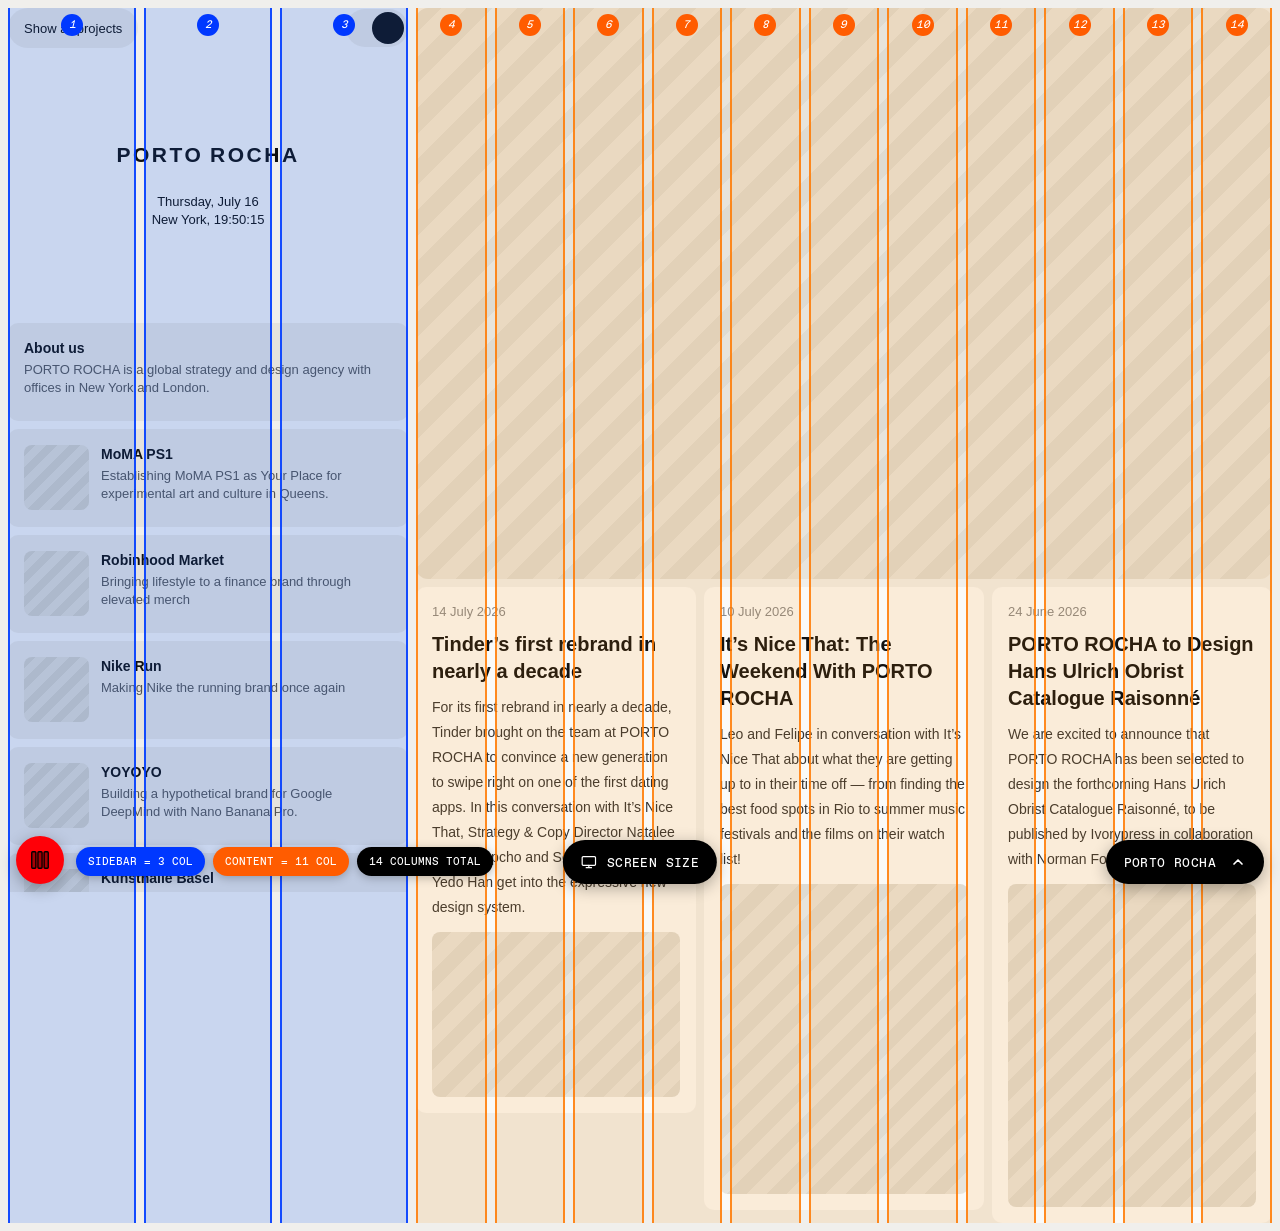
==== index.html @ c6b241e7 "Initial commit: grid-proof — Porto Rocha 14-col vs Enigma comparison Static site: 4 tab views (Porto" ====
<!DOCTYPE html>
<html lang="en">
<head>
<meta charset="UTF-8" />
<meta name="viewport" content="width=device-width, initial-scale=1" />
<title>Grid Proof — Porto Rocha vs Enigma</title>
<!-- Preload the alignment-critical display fonts so text lays out in the real font from first
     paint (a fallback serif wraps differently and shifts sections ~8px until it swaps). -->
<link rel="preload" href="fonts/Enigma-EnigmaLargeRoman.otf" as="font" type="font/otf" crossorigin>
<link rel="preload" href="fonts/Enigma-EnigmaLargeItalic.otf" as="font" type="font/otf" crossorigin>
<link rel="stylesheet" href="styles.css" />
</head>
<body>

<input class="ctl" type="radio" name="tabs" id="tab-porto" checked>
<input class="ctl" type="radio" name="tabs" id="tab-aldo">
<input class="ctl" type="radio" name="tabs" id="tab-proposed">
<input class="ctl" type="radio" name="tabs" id="tab-14col">
<input class="ctl" type="checkbox" id="grid-on" checked>
<input class="ctl" type="checkbox" id="tabs-open">
<input class="ctl" type="checkbox" id="overlay-on">

<!-- ================= PORTO ROCHA ================= -->
<section class="view" id="view-porto">
  <div class="grid-wrap pr-theme">
    <aside class="sidebar w-400 pr-sidebar">
      <div class="pr-topbar">
        <span class="pr-pill">Show all projects</span>
        <span class="pr-toggle"><i></i></span>
      </div>
      <div class="pr-brand">
        <div class="pr-logo">PORTO&thinsp;ROCHA</div>
        <div class="pr-datetime">Thursday, July 16<br>New York, 19:50:15</div>
      </div>
      <nav class="pr-nav">
        <a class="pr-nav-card pr-about">
          <span class="txt">
            <span class="t">About us</span>
            <span class="d">PORTO ROCHA is a global strategy and design agency with offices in New York and London.</span>
          </span>
        </a>
        <a class="pr-nav-card">
          <span class="thumb"></span>
          <span class="txt">
            <span class="t">MoMA PS1</span>
            <span class="d">Establishing MoMA PS1 as Your Place for experimental art and culture in Queens.</span>
          </span>
        </a>
        <a class="pr-nav-card">
          <span class="thumb"></span>
          <span class="txt">
            <span class="t">Robinhood Market</span>
            <span class="d">Bringing lifestyle to a finance brand through elevated merch</span>
          </span>
        </a>
        <a class="pr-nav-card">
          <span class="thumb"></span>
          <span class="txt">
            <span class="t">Nike Run</span>
            <span class="d">Making Nike the running brand once again</span>
          </span>
        </a>
        <a class="pr-nav-card">
          <span class="thumb"></span>
          <span class="txt">
            <span class="t">YOYOYO</span>
            <span class="d">Building a hypothetical brand for Google DeepMind with Nano Banana Pro.</span>
          </span>
        </a>
        <a class="pr-nav-card">
          <span class="thumb"></span>
          <span class="txt">
            <span class="t">Kunsthalle Basel</span>
            <span class="d">Building an institutional brand with an anti-institutional spirit</span>
          </span>
        </a>
        <a class="pr-nav-card">
          <span class="thumb"></span>
          <span class="txt">
            <span class="t">Gemini</span>
            <span class="d">Ushering in a new era for Google</span>
          </span>
        </a>
        <a class="pr-nav-card">
          <span class="thumb"></span>
          <span class="txt">
            <span class="t">MASP</span>
            <span class="d">Evolving a modernist icon to meet its global future</span>
          </span>
        </a>
      </nav>
    </aside>
    <main class="main">
      <div class="hero pr-hero" style="aspect-ratio:1496/998;"></div>
      <div class="pr-columns">
        <div class="pr-news-card">
          <div class="date">14 July 2026</div>
          <h2>Tinder&rsquo;s first rebrand in nearly a decade</h2>
          <p>For its first rebrand in nearly a decade, Tinder brought on the team at PORTO ROCHA to convince a new generation to swipe right on one of the first dating apps. In this conversation with It&rsquo;s Nice That, Strategy &amp; Copy Director Natalee Ranii-Dropcho and Senior Designer Yedo Han get into the expressive new design system.</p>
          <div class="nimg" style="aspect-ratio:461/307"></div>
        </div>
        <div class="pr-news-card">
          <div class="date">10 July 2026</div>
          <h2>It&rsquo;s Nice That: The Weekend With PORTO ROCHA</h2>
          <p>Leo and Felipe in conversation with It&rsquo;s Nice That about what they are getting up to in their time off &mdash; from finding the best food spots in Rio to summer music festivals and the films on their watch list!</p>
          <div class="nimg" style="aspect-ratio:461/576"></div>
        </div>
        <div class="pr-news-card">
          <div class="date">24 June 2026</div>
          <h2>PORTO ROCHA to Design Hans Ulrich Obrist Catalogue Raisonn&eacute;</h2>
          <p>We are excited to announce that PORTO ROCHA has been selected to design the forthcoming Hans Ulrich Obrist Catalogue Raisonn&eacute;, to be published by Ivorypress in collaboration with Norman Foster Foundation Press.</p>
          <div class="nimg" style="aspect-ratio:461/600"></div>
        </div>
      </div>
    </main>
    <div class="full-grid-overlay">
      <div class="fg-side w-400">
        <i class="col is-side"><span class="num">1</span></i>
        <i class="col is-side"><span class="num">2</span></i>
        <i class="col is-side"><span class="num">3</span></i>
      </div>
      <div class="fg-main" style="--mcols:11">
        <i class="col is-main"><span class="num">4</span></i>
        <i class="col is-main"><span class="num">5</span></i>
        <i class="col is-main"><span class="num">6</span></i>
        <i class="col is-main"><span class="num">7</span></i>
        <i class="col is-main"><span class="num">8</span></i>
        <i class="col is-main"><span class="num">9</span></i>
        <i class="col is-main"><span class="num">10</span></i>
        <i class="col is-main"><span class="num">11</span></i>
        <i class="col is-main"><span class="num">12</span></i>
        <i class="col is-main"><span class="num">13</span></i>
        <i class="col is-main"><span class="num">14</span></i>
      </div>
    </div>
    <div class="grid-legend">
      <span class="lg-side">Sidebar = 3 col</span>
      <span class="lg-main">Content = 11 col</span>
      <span class="lg-total">14 columns total</span>
    </div>
  </div>
</section>

<!-- ================= ENIGMA — ALDO (WRONG) ================= -->
<section class="view" id="view-aldo">
  <div class="grid-wrap">
    <aside class="sidebar w-470 al-sidebar">
      <div class="al-parade">
        <div class="al-topbar">
          <span class="al-cta"><span class="cap">ALL WORK</span></span>
          <button type="button" class="al-toggle" aria-label="Toggle dark mode" aria-pressed="false"><span class="al-toggle-knob"></span></button>
        </div>
        <div class="al-logo"><img src="assets/aldo/sidebar-logo.png" alt="Enigma"></div>
        <div class="al-date"><span class="cap">WEDNESDAY 20 MAY</span><span class="cap">02:43:05 PM</span></div>
      </div>
      <nav class="al-nav">
        <div class="al-menu-item c-pink"><span class="cap">Hello</span></div>
        <div class="al-menu-item c-blue"><span class="cap">APPROACH</span></div>
        <div class="al-menu-item c-red"><span class="cap">Work</span></div>
        <div class="al-menu-item c-yellow"><span class="cap">TALENT</span></div>
        <div class="al-menu-item c-green"><span class="cap">CAREERS</span></div>
        <div class="al-menu-item c-dark"><span class="cap">CONTACT</span></div>
      </nav>
    </aside>
    <main class="main">

      <!-- Main hero -->
      <div class="al-hero"><img src="assets/aldo/main-hero.png" alt=""></div>

      <!-- Welcome -->
      <div class="al-welcome">
        <div class="bigbg-wrap" aria-hidden="true"><div class="bigbg"><span class="cap">Unignorability<span class="reg">&reg;</span></span><span class="cap">Unignorability<span class="reg">&reg;</span></span></div></div>
        <h1 class="cap">Welcome<br>to the home of<br>Unignorability<span class="reg">&reg;</span></h1>
        <p class="cap">Enigma is a creative agency and a media agency both driven by a singular focus:<br>to make our clients&rsquo; brands Unignorable.</p>
      </div>

      <!-- Hello section -->
      <div class="al-section">
        <div class="al-divider c-pink"><span class="cap">HELLO SECTION / 01</span></div>
        <div class="al-title c-pink al-hello-title">
          <h2 class="cap jp">こんにちは</h2>
          <div class="num70 right cap" style="color:var(--dark-grey)">&#x24FF;&#x2776;</div>
        </div>
        <div class="al-graphic">
          <video class="bg" src="assets/aldo/whack-shape.mp4" poster="assets/aldo/text03-bg.png" autoplay muted loop playsinline></video>
          <div class="inner">
            <div class="title">
              <div class="line cap">UNIGNORABLE<br>WORK</div>
              <div class="line by cap">BY</div>
              <div class="line cap">UNIGNORABLE<br>PEOPLE</div>
            </div>
            <div class="num70 right cap">&#x24FF;&#x2776;</div>
          </div>
        </div>
        <div class="al-textcomp al-tc-hello">
          <div class="hl"><svg class="hl-line" height="2" aria-hidden="true"><rect width="100%" height="2" rx="1" ry="1" fill="#000"/></svg></div>
          <div class="inner">
            <div class="row">
              <div class="leftcol"><span class="mono14 cap">Tag headline</span></div>
              <div class="rightcol vcenter">
                <div class="bigtext">
                  <p>Born of the hardworking city of Newcastle we&rsquo;re a diverse collective of some of the smartest and most experienced <em class="c-red-t rc-word">strategic</em>, <em class="c-pink-t rc-word">creative</em> and <em class="c-blue-t rc-word">media</em> thinkers in Australia, united by a commitment to creating and growing Unignorable brands and connecting them with customers in <em class="c-green-t rc-word">Unignorable ways</em>.</p>
                </div>
              </div>
            </div>
            <div class="num70 cap" style="color:var(--dark-grey)">&#x24FF;&#x2776;</div>
          </div>
          <div class="hl"><svg class="hl-line" height="2" aria-hidden="true"><rect width="100%" height="2" rx="1" ry="1" fill="#000"/></svg></div>
        </div>
      </div>

      <!-- Approach section -->
      <div class="al-section">
        <div class="al-divider c-blue"><span class="cap">APPROACH SECTION / 02</span></div>
        <div class="al-title c-blue">
          <h2 class="cap">Approach</h2>
          <div class="num70 right cap">&#x24FF;&#x2777;</div>
        </div>
        <div class="al-cell">
          <div class="al-constel" aria-hidden="true"></div>
        </div>
        <div class="al-content">
          <div class="al-textcomp al-tc-appr1">
            <div class="hl"><svg class="hl-line" height="2" aria-hidden="true"><rect width="100%" height="2" rx="1" ry="1" fill="#000"/></svg></div>
            <div class="inner">
              <div class="row">
                <div class="leftcol"><span class="mono14 cap">Tag headline</span></div>
                <div class="rightcol">
                  <div class="bigtext">
                    <p>We drive brand <span class="c-blue-t">Unignorability<span class="reg60">&reg;</span></span> through emotional connection, distinctiveness and ideas that get their audience talking.</p>
                  </div>
                </div>
              </div>
            </div>
            <div class="hl"><svg class="hl-line" height="2" aria-hidden="true"><rect width="100%" height="2" rx="1" ry="1" fill="#000"/></svg></div>
          </div>
          <div class="al-textcomp al-tc-appr2">
            <div class="inner">
              <div class="row">
                <div class="leftcol"><span class="mono14 cap">Tag headline</span></div>
                <div class="rightcol vcenter">
                  <div class="bigtext">
                    <p>Our <span class="c-blue-t">Unignorability<span class="reg60">&reg;</span> </span>practice encompasses a complete range of complementary disciplines, integrated by a centralised strategy department that provides the strategic True North to how, where and to who a brand manifests itself in the world.&nbsp;</p>
                  </div>
                </div>
              </div>
              <div class="num70 cap" style="color:var(--black)">&#x24FF;&#x2777;</div>
            </div>
            <div class="hl"><svg class="hl-line" height="2" aria-hidden="true"><rect width="100%" height="2" rx="1" ry="1" fill="#000"/></svg></div>
          </div>
        </div>
      </div>

      <!-- Capabilities -->
      <div class="al-capabilities"><span class="mono14 cap">CAPABILITIES TBC</span></div>

      <!-- Work section -->
      <div class="al-section">
        <div class="al-divider c-red"><span class="cap" style="color:var(--dark-grey)">WORK SECTION / 03</span></div>
        <div class="al-title c-red">
          <h2 class="cap">Work</h2>
          <div class="num70 right cap" style="color:var(--black)">&#x24FF;&#x2778;</div>
        </div>
        <div class="al-workgrid">
          <div class="al-col g12">
            <div class="al-tile">
              <div class="timg tall"><video class="cover" src="assets/aldo/videos/mobile-muster.mp4" autoplay muted loop playsinline></video></div>
              <div class="tcontent">
                <span class="mono14 cap">MOBILE MUSTER</span>
                <p class="cap">Here goes an idea write up that talks about The most important bit of it. Here goes an idea write up that talks about&nbsp;</p>
              </div>
            </div>
            <div class="al-tile">
              <div class="timg mid"><video class="cover" src="assets/aldo/videos/woo-up.mp4" autoplay muted loop playsinline></video></div>
              <div class="tcontent">
                <span class="mono14 cap">WOO UP</span>
                <p class="cap">Here goes an idea write up that talks about The most important bit of it. Here goes an idea write up that talks about&nbsp;</p>
              </div>
            </div>
            <div class="al-tile">
              <div class="timg small"><video class="cover" src="assets/aldo/videos/new-holland.mp4" autoplay muted loop playsinline></video></div>
              <div class="tcontent">
                <span class="mono14 cap">NEW HOLLAND</span>
                <p class="cap">Here goes an idea write up that talks about The most important bit of it. Here goes an idea write up that talks about&nbsp;</p>
              </div>
            </div>
          </div>
          <div class="al-col g12">
            <div class="al-tile">
              <div class="timg mid"><video class="cover" src="assets/aldo/videos/perm.mp4" autoplay muted loop playsinline></video></div>
              <div class="tcontent">
                <span class="mono14 cap">HEAD &amp; HEART</span>
                <p class="cap">Here goes an idea write up that talks about The most important bit of it. Here goes an idea write up that talks about&nbsp;</p>
              </div>
            </div>
            <div class="al-tile">
              <div class="timg small"><img class="crop-sydney" src="assets/aldo/work-sydney.png" alt=""></div>
              <div class="tcontent">
                <span class="mono14 cap">SYDNEY AIRPORT</span>
                <p class="cap">Here goes an idea write up that talks about The most important bit of it. Here goes an idea write up that talks about&nbsp;</p>
              </div>
            </div>
            <div class="al-tile">
              <div class="timg tall"><img class="cover" src="assets/aldo/work-landcom.png" alt=""></div>
              <div class="tcontent">
                <span class="mono14 cap">LANDCOM ANNANDALE</span>
                <p class="cap">Here goes an idea write up that talks about The most important bit of it. Here goes an idea write up that talks about&nbsp;</p>
              </div>
            </div>
          </div>
          <div class="al-col g12">
            <div class="al-tile">
              <div class="timg tall"><img class="cover" src="assets/aldo/work-hepb.png" alt=""></div>
              <div class="tcontent">
                <span class="mono14 cap">LIVE WELL WITH HEP B</span>
                <p class="cap">Here goes an idea write up that talks about The most important bit of it. Here goes an idea write up that talks about&nbsp;</p>
              </div>
            </div>
            <div class="al-tile">
              <div class="timg small"><video class="cover" src="assets/aldo/videos/kennards.mp4" autoplay muted loop playsinline></video></div>
              <div class="tcontent">
                <span class="mono14 cap">KEN OATH</span>
                <p class="cap">Here goes an idea write up that talks about The most important bit of it. Here goes an idea write up that talks about&nbsp;</p>
              </div>
            </div>
            <div class="al-tile">
              <div class="timg mid"><img class="cover" src="assets/aldo/work-realking.png" alt=""></div>
              <div class="tcontent">
                <span class="mono14 cap">THE REAL KING</span>
                <p class="cap">Here goes an idea write up that talks about The most important bit of it. Here goes an idea write up that talks about&nbsp;</p>
              </div>
            </div>
          </div>
        </div>
      </div>

      <!-- Talent section -->
      <div class="al-section">
        <div class="al-divider c-yellow"><span class="cap">TALENT SECTION / 04</span></div>
        <div class="al-title c-yellow">
          <h2 class="cap">Talent</h2>
          <div class="num70 right cap" style="color:var(--black)">&#x24FF;&#x2779;</div>
        </div>
        <div class="al-snippet">
          <img class="bg" src="assets/aldo/html-snippet.png" alt="">
          <div class="headline cap">A Culture of&nbsp; Fearless Play<span class="tm">&trade;</span></div>
        </div>
        <div class="al-textcomp al-tc-talent">
          <div class="hl"><svg class="hl-line" height="2" aria-hidden="true"><rect width="100%" height="2" rx="1" ry="1" fill="#000"/></svg></div>
          <div class="inner">
            <div class="row">
              <div class="leftcol"><span class="mono14 cap">A Culture of Fearless Play&trade;</span></div>
              <div class="rightcol">
                <div class="bigtext">
                  <p>We know that the most Unignorable work comes not from work, but from play.&nbsp; So together, we&rsquo;re creating&nbsp; a culture built on values and behaviours that give our people the freedom to express themselves fully, collaborate fearlessly and&nbsp; do the best work of their careers.&nbsp;</p>
                </div>
              </div>
            </div>
            <div class="num70 cap" style="color:var(--dark-grey)">&#x24FF;&#x2779;</div>
          </div>
          <div class="hl"><svg class="hl-line" height="2" aria-hidden="true"><rect width="100%" height="2" rx="1" ry="1" fill="#000"/></svg></div>
        </div>
      </div>

      <!-- Large image -->
      <div class="al-large"><img src="assets/aldo/party.png" alt=""></div>

    </main>
    <div class="full-grid-overlay">
      <div class="fg-side w-470">
        <i class="col is-side"><span class="num">1</span></i>
        <i class="col is-side"><span class="num">2</span></i>
        <i class="col is-side"><span class="num">3</span></i>
      </div>
      <div class="fg-main" style="--mcols:9">
        <i class="col is-main"><span class="num">4</span></i>
        <i class="col is-main"><span class="num">5</span></i>
        <i class="col is-main"><span class="num">6</span></i>
        <i class="col is-main"><span class="num">7</span></i>
        <i class="col is-main"><span class="num">8</span></i>
        <i class="col is-main"><span class="num">9</span></i>
        <i class="col is-main"><span class="num">10</span></i>
        <i class="col is-main"><span class="num">11</span></i>
        <i class="col is-main"><span class="num">12</span></i>
      </div>
    </div>
    <div class="grid-legend">
      <span class="lg-side">Sidebar = 3 col</span>
      <span class="lg-main">Content = 9 col</span>
      <span class="lg-total">12 columns total</span>
    </div>
  </div>
</section>

<!-- ================= ENIGMA — PROPOSED (FIX) ================= -->
<section class="view" id="view-proposed">
  <div class="grid-wrap">
    <aside class="sidebar w-310 al-sidebar">
      <div class="al-parade">
        <div class="al-topbar">
          <span class="al-cta"><span class="cap">ALL WORK</span></span>
          <button type="button" class="al-toggle" aria-label="Toggle dark mode" aria-pressed="false"><span class="al-toggle-knob"></span></button>
        </div>
        <div class="al-logo"><img src="assets/aldo/sidebar-logo.png" alt="Enigma"></div>
        <div class="al-date"><span class="cap">WEDNESDAY 20 MAY</span><span class="cap">02:43:05 PM</span></div>
      </div>
      <nav class="al-nav">
        <div class="al-menu-item c-pink"><span class="cap">Hello</span></div>
        <div class="al-menu-item c-blue"><span class="cap">APPROACH</span></div>
        <div class="al-menu-item c-red"><span class="cap">Work</span></div>
        <div class="al-menu-item c-yellow"><span class="cap">TALENT</span></div>
        <div class="al-menu-item c-green"><span class="cap">CAREERS</span></div>
        <div class="al-menu-item c-dark"><span class="cap">CONTACT</span></div>
      </nav>
    </aside>
    <main class="main">

      <!-- Main hero -->
      <div class="al-hero"><img src="assets/aldo/main-hero.png" alt=""></div>

      <!-- Welcome -->
      <div class="al-welcome">
        <div class="bigbg-wrap" aria-hidden="true"><div class="bigbg"><span class="cap">Unignorability<span class="reg">&reg;</span></span><span class="cap">Unignorability<span class="reg">&reg;</span></span></div></div>
        <h1 class="cap">Welcome<br>to the home of<br>Unignorability<span class="reg">&reg;</span></h1>
        <p class="cap">Enigma is a creative agency and a media agency both driven by a singular focus:<br>to make our clients&rsquo; brands Unignorable.</p>
      </div>

      <!-- Hello section -->
      <div class="al-section">
        <div class="al-divider c-pink"><span class="cap">HELLO SECTION / 01</span></div>
        <div class="al-title c-pink al-hello-title">
          <h2 class="cap jp">こんにちは</h2>
          <div class="num70 right cap" style="color:var(--dark-grey)">&#x24FF;&#x2776;</div>
        </div>
        <div class="al-graphic">
          <video class="bg" src="assets/aldo/whack-shape.mp4" poster="assets/aldo/text03-bg.png" autoplay muted loop playsinline></video>
          <div class="inner">
            <div class="title">
              <div class="line cap">UNIGNORABLE<br>WORK</div>
              <div class="line by cap">BY</div>
              <div class="line cap">UNIGNORABLE<br>PEOPLE</div>
            </div>
            <div class="num70 right cap">&#x24FF;&#x2776;</div>
          </div>
        </div>
        <div class="al-textcomp al-tc-hello">
          <div class="hl"><svg class="hl-line" height="2" aria-hidden="true"><rect width="100%" height="2" rx="1" ry="1" fill="#000"/></svg></div>
          <div class="inner">
            <div class="row">
              <div class="leftcol"><span class="mono14 cap">Tag headline</span></div>
              <div class="rightcol vcenter">
                <div class="bigtext">
                  <p>Born of the hardworking city of Newcastle we&rsquo;re a diverse collective of some of the smartest and most experienced <em class="c-red-t rc-word">strategic</em>, <em class="c-pink-t rc-word">creative</em> and <em class="c-blue-t rc-word">media</em> thinkers in Australia, united by a commitment to creating and growing Unignorable brands and connecting them with customers in <em class="c-green-t rc-word">Unignorable ways</em>.</p>
                </div>
              </div>
            </div>
            <div class="num70 cap" style="color:var(--dark-grey)">&#x24FF;&#x2776;</div>
          </div>
          <div class="hl"><svg class="hl-line" height="2" aria-hidden="true"><rect width="100%" height="2" rx="1" ry="1" fill="#000"/></svg></div>
        </div>
      </div>

      <!-- Approach section -->
      <div class="al-section">
        <div class="al-divider c-blue"><span class="cap">APPROACH SECTION / 02</span></div>
        <div class="al-title c-blue">
          <h2 class="cap">Approach</h2>
          <div class="num70 right cap">&#x24FF;&#x2777;</div>
        </div>
        <div class="al-cell">
          <div class="al-constel" aria-hidden="true"></div>
        </div>
        <div class="al-content">
          <div class="al-textcomp al-tc-appr1">
            <div class="hl"><svg class="hl-line" height="2" aria-hidden="true"><rect width="100%" height="2" rx="1" ry="1" fill="#000"/></svg></div>
            <div class="inner">
              <div class="row">
                <div class="leftcol"><span class="mono14 cap">Tag headline</span></div>
                <div class="rightcol">
                  <div class="bigtext">
                    <p>We drive brand <span class="c-blue-t">Unignorability<span class="reg60">&reg;</span></span> through emotional connection, distinctiveness and ideas that get their audience talking.</p>
                  </div>
                </div>
              </div>
            </div>
            <div class="hl"><svg class="hl-line" height="2" aria-hidden="true"><rect width="100%" height="2" rx="1" ry="1" fill="#000"/></svg></div>
          </div>
          <div class="al-textcomp al-tc-appr2">
            <div class="inner">
              <div class="row">
                <div class="leftcol"><span class="mono14 cap">Tag headline</span></div>
                <div class="rightcol vcenter">
                  <div class="bigtext">
                    <p>Our <span class="c-blue-t">Unignorability<span class="reg60">&reg;</span> </span>practice encompasses a complete range of complementary disciplines, integrated by a centralised strategy department that provides the strategic True North to how, where and to who a brand manifests itself in the world.&nbsp;</p>
                  </div>
                </div>
              </div>
              <div class="num70 cap" style="color:var(--black)">&#x24FF;&#x2777;</div>
            </div>
            <div class="hl"><svg class="hl-line" height="2" aria-hidden="true"><rect width="100%" height="2" rx="1" ry="1" fill="#000"/></svg></div>
          </div>
        </div>
      </div>

      <!-- Capabilities -->
      <div class="al-capabilities"><span class="mono14 cap">CAPABILITIES TBC</span></div>

      <!-- Work section -->
      <div class="al-section">
        <div class="al-divider c-red"><span class="cap" style="color:var(--dark-grey)">WORK SECTION / 03</span></div>
        <div class="al-title c-red">
          <h2 class="cap">Work</h2>
          <div class="num70 right cap" style="color:var(--black)">&#x24FF;&#x2778;</div>
        </div>
        <div class="al-workgrid">
          <div class="al-col g12">
            <div class="al-tile">
              <div class="timg tall"><video class="cover" src="assets/aldo/videos/mobile-muster.mp4" autoplay muted loop playsinline></video></div>
              <div class="tcontent">
                <span class="mono14 cap">MOBILE MUSTER</span>
                <p class="cap">Here goes an idea write up that talks about The most important bit of it. Here goes an idea write up that talks about&nbsp;</p>
              </div>
            </div>
            <div class="al-tile">
              <div class="timg mid"><video class="cover" src="assets/aldo/videos/woo-up.mp4" autoplay muted loop playsinline></video></div>
              <div class="tcontent">
                <span class="mono14 cap">WOO UP</span>
                <p class="cap">Here goes an idea write up that talks about The most important bit of it. Here goes an idea write up that talks about&nbsp;</p>
              </div>
            </div>
            <div class="al-tile">
              <div class="timg small"><video class="cover" src="assets/aldo/videos/new-holland.mp4" autoplay muted loop playsinline></video></div>
              <div class="tcontent">
                <span class="mono14 cap">NEW HOLLAND</span>
                <p class="cap">Here goes an idea write up that talks about The most important bit of it. Here goes an idea write up that talks about&nbsp;</p>
              </div>
            </div>
          </div>
          <div class="al-col g12">
            <div class="al-tile">
              <div class="timg mid"><video class="cover" src="assets/aldo/videos/perm.mp4" autoplay muted loop playsinline></video></div>
              <div class="tcontent">
                <span class="mono14 cap">HEAD &amp; HEART</span>
                <p class="cap">Here goes an idea write up that talks about The most important bit of it. Here goes an idea write up that talks about&nbsp;</p>
              </div>
            </div>
            <div class="al-tile">
              <div class="timg small"><img class="crop-sydney" src="assets/aldo/work-sydney.png" alt=""></div>
              <div class="tcontent">
                <span class="mono14 cap">SYDNEY AIRPORT</span>
                <p class="cap">Here goes an idea write up that talks about The most important bit of it. Here goes an idea write up that talks about&nbsp;</p>
              </div>
            </div>
            <div class="al-tile">
              <div class="timg tall"><img class="cover" src="assets/aldo/work-landcom.png" alt=""></div>
              <div class="tcontent">
                <span class="mono14 cap">LANDCOM ANNANDALE</span>
                <p class="cap">Here goes an idea write up that talks about The most important bit of it. Here goes an idea write up that talks about&nbsp;</p>
              </div>
            </div>
          </div>
          <div class="al-col g12">
            <div class="al-tile">
              <div class="timg tall"><img class="cover" src="assets/aldo/work-hepb.png" alt=""></div>
              <div class="tcontent">
                <span class="mono14 cap">LIVE WELL WITH HEP B</span>
                <p class="cap">Here goes an idea write up that talks about The most important bit of it. Here goes an idea write up that talks about&nbsp;</p>
              </div>
            </div>
            <div class="al-tile">
              <div class="timg small"><video class="cover" src="assets/aldo/videos/kennards.mp4" autoplay muted loop playsinline></video></div>
              <div class="tcontent">
                <span class="mono14 cap">KEN OATH</span>
                <p class="cap">Here goes an idea write up that talks about The most important bit of it. Here goes an idea write up that talks about&nbsp;</p>
              </div>
            </div>
            <div class="al-tile">
              <div class="timg mid"><img class="cover" src="assets/aldo/work-realking.png" alt=""></div>
              <div class="tcontent">
                <span class="mono14 cap">THE REAL KING</span>
                <p class="cap">Here goes an idea write up that talks about The most important bit of it. Here goes an idea write up that talks about&nbsp;</p>
              </div>
            </div>
          </div>
        </div>
      </div>

      <!-- Talent section -->
      <div class="al-section">
        <div class="al-divider c-yellow"><span class="cap">TALENT SECTION / 04</span></div>
        <div class="al-title c-yellow">
          <h2 class="cap">Talent</h2>
          <div class="num70 right cap" style="color:var(--black)">&#x24FF;&#x2779;</div>
        </div>
        <div class="al-snippet">
          <img class="bg" src="assets/aldo/html-snippet.png" alt="">
          <div class="headline cap">A Culture of&nbsp; Fearless Play<span class="tm">&trade;</span></div>
        </div>
        <div class="al-textcomp al-tc-talent">
          <div class="hl"><svg class="hl-line" height="2" aria-hidden="true"><rect width="100%" height="2" rx="1" ry="1" fill="#000"/></svg></div>
          <div class="inner">
            <div class="row">
              <div class="leftcol"><span class="mono14 cap">A Culture of Fearless Play&trade;</span></div>
              <div class="rightcol">
                <div class="bigtext">
                  <p>We know that the most Unignorable work comes not from work, but from play.&nbsp; So together, we&rsquo;re creating&nbsp; a culture built on values and behaviours that give our people the freedom to express themselves fully, collaborate fearlessly and&nbsp; do the best work of their careers.&nbsp;</p>
                </div>
              </div>
            </div>
            <div class="num70 cap" style="color:var(--dark-grey)">&#x24FF;&#x2779;</div>
          </div>
          <div class="hl"><svg class="hl-line" height="2" aria-hidden="true"><rect width="100%" height="2" rx="1" ry="1" fill="#000"/></svg></div>
        </div>
      </div>

      <!-- Large image -->
      <div class="al-large"><img src="assets/aldo/party.png" alt=""></div>

    </main>
    <div class="full-grid-overlay">
      <div class="fg-side w-310">
        <i class="col is-side"><span class="num">1</span></i>
        <i class="col is-side"><span class="num">2</span></i>
      </div>
      <div class="fg-main" style="--mcols:10">
        <i class="col is-main"><span class="num">3</span></i>
        <i class="col is-main"><span class="num">4</span></i>
        <i class="col is-main"><span class="num">5</span></i>
        <i class="col is-main"><span class="num">6</span></i>
        <i class="col is-main"><span class="num">7</span></i>
        <i class="col is-main"><span class="num">8</span></i>
        <i class="col is-main"><span class="num">9</span></i>
        <i class="col is-main"><span class="num">10</span></i>
        <i class="col is-main"><span class="num">11</span></i>
        <i class="col is-main"><span class="num">12</span></i>
      </div>
    </div>
    <div class="grid-legend">
      <span class="lg-side">Sidebar = 2 col</span>
      <span class="lg-main">Content = 10 col</span>
      <span class="lg-total">12 columns total</span>
    </div>
  </div>
</section>
<!-- ================= ENIGMA — 14-COL GRID ================= -->
<section class="view" id="view-14col">
  <div class="grid-wrap">
    <aside class="sidebar w-400 al-sidebar">
      <div class="al-parade">
        <div class="al-topbar">
          <span class="al-cta"><span class="cap">ALL WORK</span></span>
          <button type="button" class="al-toggle" aria-label="Toggle dark mode" aria-pressed="false"><span class="al-toggle-knob"></span></button>
        </div>
        <div class="al-logo"><img src="assets/aldo/sidebar-logo.png" alt="Enigma"></div>
        <div class="al-date"><span class="cap">WEDNESDAY 20 MAY</span><span class="cap">02:43:05 PM</span></div>
      </div>
      <nav class="al-nav">
        <div class="al-menu-item c-pink"><span class="cap">Hello</span></div>
        <div class="al-menu-item c-blue"><span class="cap">APPROACH</span></div>
        <div class="al-menu-item c-red"><span class="cap">Work</span></div>
        <div class="al-menu-item c-yellow"><span class="cap">TALENT</span></div>
        <div class="al-menu-item c-green"><span class="cap">CAREERS</span></div>
        <div class="al-menu-item c-dark"><span class="cap">CONTACT</span></div>
      </nav>
    </aside>
    <main class="main">

      <!-- Main hero -->
      <div class="al-hero"><img src="assets/aldo/main-hero.png" alt=""></div>

      <!-- Welcome -->
      <div class="al-welcome">
        <div class="bigbg-wrap" aria-hidden="true"><div class="bigbg"><span class="cap">Unignorability<span class="reg">&reg;</span></span><span class="cap">Unignorability<span class="reg">&reg;</span></span></div></div>
        <h1 class="cap">Welcome<br>to the home of<br>Unignorability<span class="reg">&reg;</span></h1>
        <p class="cap">Enigma is a creative agency and a media agency both driven by a singular focus:<br>to make our clients&rsquo; brands Unignorable.</p>
      </div>

      <!-- Hello section -->
      <div class="al-section">
        <div class="al-divider c-pink"><span class="cap">HELLO SECTION / 01</span></div>
        <div class="al-title c-pink al-hello-title">
          <h2 class="cap jp">こんにちは</h2>
          <div class="num70 right cap" style="color:var(--dark-grey)">&#x24FF;&#x2776;</div>
        </div>
        <div class="al-graphic">
          <video class="bg" src="assets/aldo/whack-shape.mp4" poster="assets/aldo/text03-bg.png" autoplay muted loop playsinline></video>
          <div class="inner">
            <div class="title">
              <div class="line cap">UNIGNORABLE<br>WORK</div>
              <div class="line by cap">BY</div>
              <div class="line cap">UNIGNORABLE<br>PEOPLE</div>
            </div>
            <div class="num70 right cap">&#x24FF;&#x2776;</div>
          </div>
        </div>
        <div class="al-textcomp al-tc-hello">
          <div class="hl"><svg class="hl-line" height="2" aria-hidden="true"><rect width="100%" height="2" rx="1" ry="1" fill="#000"/></svg></div>
          <div class="inner">
            <div class="row">
              <div class="leftcol"><span class="mono14 cap">Tag headline</span></div>
              <div class="rightcol vcenter">
                <div class="bigtext">
                  <p>Born of the hardworking city of Newcastle we&rsquo;re a diverse collective of some of the smartest and most experienced <em class="c-red-t rc-word">strategic</em>, <em class="c-pink-t rc-word">creative</em> and <em class="c-blue-t rc-word">media</em> thinkers in Australia, united by a commitment to creating and growing Unignorable brands and connecting them with customers in <em class="c-green-t rc-word">Unignorable ways</em>.</p>
                </div>
              </div>
            </div>
            <div class="num70 cap" style="color:var(--dark-grey)">&#x24FF;&#x2776;</div>
          </div>
          <div class="hl"><svg class="hl-line" height="2" aria-hidden="true"><rect width="100%" height="2" rx="1" ry="1" fill="#000"/></svg></div>
        </div>
      </div>

      <!-- Approach section -->
      <div class="al-section">
        <div class="al-divider c-blue"><span class="cap">APPROACH SECTION / 02</span></div>
        <div class="al-title c-blue">
          <h2 class="cap">Approach</h2>
          <div class="num70 right cap">&#x24FF;&#x2777;</div>
        </div>
        <div class="al-cell">
          <div class="al-constel" aria-hidden="true"></div>
        </div>
        <div class="al-content">
          <div class="al-textcomp al-tc-appr1">
            <div class="hl"><svg class="hl-line" height="2" aria-hidden="true"><rect width="100%" height="2" rx="1" ry="1" fill="#000"/></svg></div>
            <div class="inner">
              <div class="row">
                <div class="leftcol"><span class="mono14 cap">Tag headline</span></div>
                <div class="rightcol">
                  <div class="bigtext">
                    <p>We drive brand <span class="c-blue-t">Unignorability<span class="reg60">&reg;</span></span> through emotional connection, distinctiveness and ideas that get their audience talking.</p>
                  </div>
                </div>
              </div>
            </div>
            <div class="hl"><svg class="hl-line" height="2" aria-hidden="true"><rect width="100%" height="2" rx="1" ry="1" fill="#000"/></svg></div>
          </div>
          <div class="al-textcomp al-tc-appr2">
            <div class="inner">
              <div class="row">
                <div class="leftcol"><span class="mono14 cap">Tag headline</span></div>
                <div class="rightcol vcenter">
                  <div class="bigtext">
                    <p>Our <span class="c-blue-t">Unignorability<span class="reg60">&reg;</span> </span>practice encompasses a complete range of complementary disciplines, integrated by a centralised strategy department that provides the strategic True North to how, where and to who a brand manifests itself in the world.&nbsp;</p>
                  </div>
                </div>
              </div>
              <div class="num70 cap" style="color:var(--black)">&#x24FF;&#x2777;</div>
            </div>
            <div class="hl"><svg class="hl-line" height="2" aria-hidden="true"><rect width="100%" height="2" rx="1" ry="1" fill="#000"/></svg></div>
          </div>
        </div>
      </div>

      <!-- Capabilities -->
      <div class="al-capabilities"><span class="mono14 cap">CAPABILITIES TBC</span></div>

      <!-- Work section -->
      <div class="al-section">
        <div class="al-divider c-red"><span class="cap" style="color:var(--dark-grey)">WORK SECTION / 03</span></div>
        <div class="al-title c-red">
          <h2 class="cap">Work</h2>
          <div class="num70 right cap" style="color:var(--black)">&#x24FF;&#x2778;</div>
        </div>
        <div class="al-workgrid">
          <div class="al-col g12">
            <div class="al-tile">
              <div class="timg tall"><video class="cover" src="assets/aldo/videos/mobile-muster.mp4" autoplay muted loop playsinline></video></div>
              <div class="tcontent">
                <span class="mono14 cap">MOBILE MUSTER</span>
                <p class="cap">Here goes an idea write up that talks about The most important bit of it. Here goes an idea write up that talks about&nbsp;</p>
              </div>
            </div>
            <div class="al-tile">
              <div class="timg mid"><video class="cover" src="assets/aldo/videos/woo-up.mp4" autoplay muted loop playsinline></video></div>
              <div class="tcontent">
                <span class="mono14 cap">WOO UP</span>
                <p class="cap">Here goes an idea write up that talks about The most important bit of it. Here goes an idea write up that talks about&nbsp;</p>
              </div>
            </div>
            <div class="al-tile">
              <div class="timg small"><video class="cover" src="assets/aldo/videos/new-holland.mp4" autoplay muted loop playsinline></video></div>
              <div class="tcontent">
                <span class="mono14 cap">NEW HOLLAND</span>
                <p class="cap">Here goes an idea write up that talks about The most important bit of it. Here goes an idea write up that talks about&nbsp;</p>
              </div>
            </div>
          </div>
          <div class="al-col g12">
            <div class="al-tile">
              <div class="timg mid"><video class="cover" src="assets/aldo/videos/perm.mp4" autoplay muted loop playsinline></video></div>
              <div class="tcontent">
                <span class="mono14 cap">HEAD &amp; HEART</span>
                <p class="cap">Here goes an idea write up that talks about The most important bit of it. Here goes an idea write up that talks about&nbsp;</p>
              </div>
            </div>
            <div class="al-tile">
              <div class="timg small"><img class="crop-sydney" src="assets/aldo/work-sydney.png" alt=""></div>
              <div class="tcontent">
                <span class="mono14 cap">SYDNEY AIRPORT</span>
                <p class="cap">Here goes an idea write up that talks about The most important bit of it. Here goes an idea write up that talks about&nbsp;</p>
              </div>
            </div>
            <div class="al-tile">
              <div class="timg tall"><img class="cover" src="assets/aldo/work-landcom.png" alt=""></div>
              <div class="tcontent">
                <span class="mono14 cap">LANDCOM ANNANDALE</span>
                <p class="cap">Here goes an idea write up that talks about The most important bit of it. Here goes an idea write up that talks about&nbsp;</p>
              </div>
            </div>
          </div>
          <div class="al-col g12">
            <div class="al-tile">
              <div class="timg tall"><img class="cover" src="assets/aldo/work-hepb.png" alt=""></div>
              <div class="tcontent">
                <span class="mono14 cap">LIVE WELL WITH HEP B</span>
                <p class="cap">Here goes an idea write up that talks about The most important bit of it. Here goes an idea write up that talks about&nbsp;</p>
              </div>
            </div>
            <div class="al-tile">
              <div class="timg small"><video class="cover" src="assets/aldo/videos/kennards.mp4" autoplay muted loop playsinline></video></div>
              <div class="tcontent">
                <span class="mono14 cap">KEN OATH</span>
                <p class="cap">Here goes an idea write up that talks about The most important bit of it. Here goes an idea write up that talks about&nbsp;</p>
              </div>
            </div>
            <div class="al-tile">
              <div class="timg mid"><img class="cover" src="assets/aldo/work-realking.png" alt=""></div>
              <div class="tcontent">
                <span class="mono14 cap">THE REAL KING</span>
                <p class="cap">Here goes an idea write up that talks about The most important bit of it. Here goes an idea write up that talks about&nbsp;</p>
              </div>
            </div>
          </div>
        </div>
      </div>

      <!-- Talent section -->
      <div class="al-section">
        <div class="al-divider c-yellow"><span class="cap">TALENT SECTION / 04</span></div>
        <div class="al-title c-yellow">
          <h2 class="cap">Talent</h2>
          <div class="num70 right cap" style="color:var(--black)">&#x24FF;&#x2779;</div>
        </div>
        <div class="al-snippet">
          <img class="bg" src="assets/aldo/html-snippet.png" alt="">
          <div class="headline cap">A Culture of&nbsp; Fearless Play<span class="tm">&trade;</span></div>
        </div>
        <div class="al-textcomp al-tc-talent">
          <div class="hl"><svg class="hl-line" height="2" aria-hidden="true"><rect width="100%" height="2" rx="1" ry="1" fill="#000"/></svg></div>
          <div class="inner">
            <div class="row">
              <div class="leftcol"><span class="mono14 cap">A Culture of Fearless Play&trade;</span></div>
              <div class="rightcol">
                <div class="bigtext">
                  <p>We know that the most Unignorable work comes not from work, but from play.&nbsp; So together, we&rsquo;re creating&nbsp; a culture built on values and behaviours that give our people the freedom to express themselves fully, collaborate fearlessly and&nbsp; do the best work of their careers.&nbsp;</p>
                </div>
              </div>
            </div>
            <div class="num70 cap" style="color:var(--dark-grey)">&#x24FF;&#x2779;</div>
          </div>
          <div class="hl"><svg class="hl-line" height="2" aria-hidden="true"><rect width="100%" height="2" rx="1" ry="1" fill="#000"/></svg></div>
        </div>
      </div>

      <!-- Large image -->
      <div class="al-large"><img src="assets/aldo/party.png" alt=""></div>

    </main>
    <div class="full-grid-overlay">
      <div class="fg-side w-400">
        <i class="col is-side"><span class="num">1</span></i>
        <i class="col is-side"><span class="num">2</span></i>
        <i class="col is-side"><span class="num">3</span></i>
      </div>
      <div class="fg-main" style="--mcols:11">
        <i class="col is-main"><span class="num">4</span></i>
        <i class="col is-main"><span class="num">5</span></i>
        <i class="col is-main"><span class="num">6</span></i>
        <i class="col is-main"><span class="num">7</span></i>
        <i class="col is-main"><span class="num">8</span></i>
        <i class="col is-main"><span class="num">9</span></i>
        <i class="col is-main"><span class="num">10</span></i>
        <i class="col is-main"><span class="num">11</span></i>
        <i class="col is-main"><span class="num">12</span></i>
        <i class="col is-main"><span class="num">13</span></i>
        <i class="col is-main"><span class="num">14</span></i>
      </div>
    </div>
    <div class="grid-legend">
      <span class="lg-side">Sidebar = 3 col</span>
      <span class="lg-main">Content = 11 col</span>
      <span class="lg-total">14 columns total</span>
    </div>
  </div>
</section>

<!-- ================= MOBILE BOTTOM NAV (populated by JS per active view) ================= -->
<nav class="m-nav" id="m-nav" aria-label="Section navigation">
  <div class="m-nav-track" id="m-nav-track"></div>
</nav>

<!-- Design overlay for measurement QA (Aldo only, 1920 wide, native size, never scaled) -->
<img class="al-overlay" src="assets/aldo/overlay-homepage.svg" alt="" aria-hidden="true">

<!-- ================= FLOATING CONTROLS ================= -->

<label class="fab-grid" for="grid-on" title="Toggle grid overlay">
  <svg viewBox="0 0 24 24" width="22" height="22" aria-hidden="true">
    <rect x="3"    y="3" width="4.5" height="18" rx="1" />
    <rect x="9.75" y="3" width="4.5" height="18" rx="1" />
    <rect x="16.5" y="3" width="4.5" height="18" rx="1" />
  </svg>
</label>

<label class="fab-overlay" for="overlay-on" title="Toggle design overlay (align at 1920 wide)">
  <svg viewBox="0 0 24 24" width="21" height="21" aria-hidden="true">
    <path d="M12 3 3 8l9 5 9-5-9-5Z" fill="none" stroke="currentColor" stroke-width="2" stroke-linejoin="round"/>
    <path d="M3 16l9 5 9-5" fill="none" stroke="currentColor" stroke-width="2" stroke-linejoin="round"/>
  </svg>
</label>

<div class="fab-tabs">
  <div class="fab-options">
    <label for="tab-porto">Porto Rocha<span class="sub">14-column reference</span></label>
    <label for="tab-aldo">Enigma — Aldo<span class="sub">12 col · 3-col sidebar (470px)</span></label>
    <label for="tab-proposed">Enigma — Proposed<span class="sub">12 col · 2-col sidebar (310px)</span></label>
    <label for="tab-14col">Enigma — 14-col<span class="sub">14 col · 3-col sidebar (400px)</span></label>
  </div>
  <label class="fab-current" for="tabs-open">
    <span class="cur cur-porto">Porto Rocha</span>
    <span class="cur cur-aldo">Enigma — Aldo</span>
    <span class="cur cur-proposed">Enigma — Proposed</span>
    <span class="cur cur-14col">Enigma — 14-col</span>
    <svg class="chev" viewBox="0 0 24 24" width="16" height="16" aria-hidden="true">
      <path d="M6 15l6-6 6 6" fill="none" stroke="currentColor" stroke-width="2.5" stroke-linecap="round" stroke-linejoin="round"/>
    </svg>
  </label>
</div>

<div class="fab-size">
  <div class="size-options" id="size-options">
    <button data-w="2560" data-h="1440">2560 × 1440<span class="sub">27&Prime; QHD monitor</span></button>
    <button data-w="1920" data-h="1080">1920 × 1080<span class="sub">Full HD — most common</span></button>
    <button data-w="1728" data-h="1117">1728 × 1117<span class="sub">MacBook Pro 16&Prime;</span></button>
    <button data-w="1512" data-h="982">1512 × 982<span class="sub">MacBook Pro 14&Prime;</span></button>
    <button data-w="1536" data-h="864">1536 × 864<span class="sub">Windows laptop @ 125%</span></button>
    <button data-w="1440" data-h="900">1440 × 900<span class="sub">MacBook Air 13&Prime;</span></button>
    <button data-w="1366" data-h="768">1366 × 768<span class="sub">Budget laptop</span></button>
    <button data-w="1280" data-h="800">1280 × 800<span class="sub">Small laptop</span></button>
    <button data-w="430" data-h="932">430 × 932<span class="sub">iPhone Pro Max</span></button>
    <button data-w="390" data-h="844">390 × 844<span class="sub">iPhone (mobile)</span></button>
    <button data-w="360" data-h="800">360 × 800<span class="sub">Android (small)</span></button>
  </div>
  <button class="size-current" id="size-current">
    <svg viewBox="0 0 24 24" width="16" height="16" aria-hidden="true">
      <rect x="2" y="4" width="20" height="13" rx="1.5" fill="none" stroke="currentColor" stroke-width="1.8"/>
      <path d="M8 20.5h8M12 17v3.5" fill="none" stroke="currentColor" stroke-width="1.8" stroke-linecap="round"/>
    </svg>
    Screen size
  </button>
</div>

<div class="sim-stage" id="sim-stage" hidden>
  <div class="sim-bar">
    <span class="sim-label" id="sim-label"></span>
    <button class="sim-close" id="sim-close">&times;&nbsp; Exit preview</button>
  </div>
  <div class="sim-frame-wrap" id="sim-frame-wrap">
    <iframe id="sim-frame" title="Viewport preview"></iframe>
  </div>
</div>

<script src="js/gsap.min.js"></script>
<script src="js/ScrollTrigger.min.js"></script>
<script src="js/ScrollToPlugin.min.js"></script>
<script src="js/constel-data.js"></script>
<script>
(function () {
  var params = new URLSearchParams(location.search);

  /* Muted autoplay videos inside a hidden (display:none) tab never start —
     kick them whenever a tab is shown. */
  function kickVideos() {
    document.querySelectorAll("video[autoplay]").forEach(function (v) {
      if (v.paused) v.play().catch(function () {});
    });
  }
  document.querySelectorAll('input[name="tabs"]').forEach(function (r) {
    r.addEventListener("change", kickVideos);
  });
  window.addEventListener("load", kickVideos);

  /* ---- Set active tab / grid from embed params (simulator drives these) ---- */
  if (params.has("embed")) {
    document.body.classList.add("embed");
    var tab = params.get("tab");
    if (tab) {
      var radio = document.getElementById("tab-" + tab);
      if (radio) radio.checked = true;
    }
    if (params.get("grid") === "0") {
      document.getElementById("grid-on").checked = false;
    }
    if (params.get("overlay") === "1") {
      document.getElementById("overlay-on").checked = true;
    }
  }

  /* ---- Mobile bottom nav: a horizontal-scroll minimap of the active view.
     Each pill's width is proportional to its section's height, and the nav
     scrolls horizontally to map the page's vertical scroll position. ---- */
  (function mobileNav() {
    var mq = window.matchMedia("(max-width: 600px)");
    var nav = document.getElementById("m-nav");
    var track = document.getElementById("m-nav-track");
    var PILLS = [
      { label: "00", home: true },
      { label: "Hello",    bg: "#ff9eed", fg: "#ff0008" },
      { label: "Approach", bg: "#0029a4", fg: "#ffffff" },
      { label: "Work",     bg: "#ff0008", fg: "#000000" },
      { label: "Talent",   bg: "#ffff83", fg: "#000000" },
      { label: "Contact",  bg: "#2b2b2b", fg: "#ffffff" }
    ];
    var marks = [];

    function activeView() {
      var views = document.querySelectorAll(".view");
      for (var i = 0; i < views.length; i++) {
        if (getComputedStyle(views[i]).display !== "none") return views[i];
      }
      return null;
    }

    function build() {
      var view = activeView();
      var secs = view ? view.querySelectorAll(".al-section") : [];
      if (!mq.matches || !view || secs.length < 4) { nav.style.display = "none"; return; }
      nav.style.display = "block";
      var contact = view.querySelector(".al-large");
      var targets = [null, secs[0], secs[1], secs[2], secs[3], contact];
      var heights = targets.map(function (t) { return t ? t.offsetHeight : 0; });
      var total = 0; heights.forEach(function (h, i) { if (i > 0) total += h; });
      var trackTotal = Math.max(2.6 * window.innerWidth, 1000); // proportional spread
      track.innerHTML = "";
      marks = [];
      PILLS.forEach(function (p, i) {
        var b = document.createElement("button");
        b.className = "m-pill" + (p.home ? " m-home" : "");
        b.textContent = p.label;
        if (!p.home) {
          b.style.background = p.bg;
          b.style.color = p.fg;
          b.style.width = Math.max(120, Math.round(heights[i] / total * trackTotal)) + "px";
        }
        var tgt = targets[i];
        b.addEventListener("click", function () {
          var y = tgt ? (tgt.getBoundingClientRect().top + window.scrollY - 8) : 0;
          window.scrollTo({ top: y, behavior: "smooth" });
        });
        track.appendChild(b);
        marks.push({ el: tgt, btn: b });
      });
      onScroll();
    }

    function onScroll() {
      if (!mq.matches || nav.style.display === "none") return;
      var max = document.documentElement.scrollHeight - window.innerHeight;
      var prog = max > 0 ? window.scrollY / max : 0;
      track.scrollLeft = prog * (track.scrollWidth - track.clientWidth);
      var atBottom = (max - window.scrollY) < 4;
      var probe = window.scrollY + window.innerHeight * 0.5;
      var active = 0;
      marks.forEach(function (m, i) {
        if (m.el && (m.el.getBoundingClientRect().top + window.scrollY) <= probe) active = i;
      });
      if (atBottom) active = marks.length - 1;   // pin Contact at the very bottom
      marks.forEach(function (m, i) { m.btn.classList.toggle("is-active", i === active); });
    }

    var raf = false;
    window.addEventListener("scroll", function () {
      if (raf) return; raf = true;
      requestAnimationFrame(function () { raf = false; onScroll(); });
    }, { passive: true });
    window.addEventListener("resize", build);
    document.querySelectorAll('input[name="tabs"]').forEach(function (r) { r.addEventListener("change", build); });
    if (mq.addEventListener) mq.addEventListener("change", build);
    window.addEventListener("load", function () { build(); setTimeout(build, 800); });
    build();
  })();

  /* ---- Desktop sidebar interaction (GSAP): scrollspy expand/collapse + anchor links.
     As you scroll into a labelled section, its sidebar link expands (flex-grow 0->1)
     and the previously-open one collapses. Clicking a link smooth-scrolls to its
     section and expands it. Enigma views only; desktop only. ---- */
  (function sidebarNav() {
    if (!window.gsap) return;
    if (window.ScrollToPlugin) gsap.registerPlugin(ScrollToPlugin);

    var desktop = window.matchMedia("(min-width: 601px)");
    var EASE = "expo.inOut", DUR = 0.72;
    var links = [], map = [], current = -1, clickScrolling = false, rafPending = false, scrollBound = false;
    var readyToShowDot = false, dotShown = false;

    function activeEnigmaView() {
      var ids = ["view-aldo", "view-proposed", "view-14col"];
      for (var i = 0; i < ids.length; i++) {
        var v = document.getElementById(ids[i]);
        if (v && getComputedStyle(v).display !== "none") return v;
      }
      return null;
    }

    function setActive(i, animate) {
      if (i === current) return;
      // fade out the outgoing tile's dot
      if (current >= 0 && links[current] && links[current]._dot) {
        gsap.to(links[current]._dot, { autoAlpha: 0, duration: 0.2, overwrite: "auto" });
      }
      current = i;
      readyToShowDot = false;   // dot is armed once the tile has expanded (below)
      dotShown = false;
      links.forEach(function (link, idx) {
        var open = idx === i;
        link.classList.toggle("is-open", open);
        if (animate === false) {
          gsap.set(link, { flexGrow: open ? 1 : 0 });
          if (link._dot) gsap.set(link._dot, { autoAlpha: 0 });
          if (open) readyToShowDot = true;               // load default: tile already expanded
        } else if (open) {
          gsap.to(link, {
            flexGrow: 1, duration: DUR, ease: EASE, overwrite: "auto",
            onComplete: function () { readyToShowDot = true; updateDot(); }  // arm dot after expand
          });
        } else {
          gsap.to(link, { flexGrow: 0, duration: DUR, ease: EASE, overwrite: "auto" });
        }
      });
      updateDot();
    }

    function firstIdx() { for (var k = 0; k < map.length; k++) { if (map[k]) return k; } return 0; }
    function absTop(el) { return el.getBoundingClientRect().top + window.pageYOffset; }

    // The scroll dot maps progress across the tile's ACTIVE window — from this
    // section's top down to the NEXT labelled section's top (the exact points at
    // which this tile opens and hands off) — so it hits top on entry and bottom
    // right before the next section takes over, in both directions.
    function nextActiveTop(i) {
      for (var k = i + 1; k < map.length; k++) { if (map[k]) return absTop(map[k]); }
      return (document.documentElement.scrollHeight - window.innerHeight) + window.innerHeight * 0.42; // last: page end
    }
    function updateDot() {
      if (current < 0) return;
      var link = links[current], sec = map[current], dot = link && link._dot;
      if (!link || !sec || !dot) return;
      // Progress referenced to the VIEWPORT TOP: p = 0 when the section's top is
      // at the top of the viewport, p = 1 at the handoff (next section reaches the
      // 42% probe that deactivates this one).
      var thisTop = absTop(sec);
      var span = Math.max(1, (nextActiveTop(current) - thisTop) - window.innerHeight * 0.42);
      var p = (window.pageYOffset - thisTop) / span;
      p = p < 0 ? 0 : p > 1 ? 1 : p;
      dot.style.top = (16 + p * (link.offsetHeight - 40)) + "px"; // 16px pad top -> 16px pad bottom
      // Show the dot only once the tile has expanded AND the scroll has reached the
      // section (its top past the 42% probe). So Hello (expanded on load) keeps its
      // dot hidden until you scroll to it, and scroll-opened tiles wait for the expand.
      var reached = (window.pageYOffset + window.innerHeight * 0.42) >= thisTop;
      var show = readyToShowDot && reached;
      if (show && !dotShown) { dotShown = true; gsap.to(dot, { autoAlpha: 1, duration: 0.35, ease: "power2.out", overwrite: "auto" }); }
      else if (!show && dotShown) { dotShown = false; gsap.to(dot, { autoAlpha: 0, duration: 0.2, ease: "power2.out", overwrite: "auto" }); }
    }

    function onScroll() {
      if (rafPending) return;
      rafPending = true;
      requestAnimationFrame(function () {
        rafPending = false;
        if (!desktop.matches || !links.length) return;
        if (!clickScrolling) {
          // active = the last labelled section whose top has passed the probe (42% down);
          // defaults to the first section (Hello) at the top of the page.
          var probe = window.pageYOffset + window.innerHeight * 0.42;
          var idx = firstIdx();
          for (var k = 0; k < map.length; k++) { if (map[k] && absTop(map[k]) <= probe) idx = k; }
          setActive(idx, true);
        }
        updateDot();   // track the section even during click-scroll
      });
    }

    function init() {
      links.forEach(function (l) { if (l._nav) l.removeEventListener("click", l._nav); });
      links = []; map = []; current = -1;
      if (!desktop.matches) return;
      var view = activeEnigmaView(); if (!view) return;
      var nav = view.querySelector(".al-nav"); if (!nav) return;
      links = [].slice.call(nav.querySelectorAll(".al-menu-item"));
      var secs = [].slice.call(view.querySelectorAll(".al-section")); // Hello, Approach, Work, Talent
      var large = view.querySelector(".al-large");
      // sidebar order: Hello, Approach, Work, Talent, Careers(no section), Contact
      map = [secs[0], secs[1], secs[2], secs[3], null, large];

      // ensure each link has its scroll dot
      links.forEach(function (link) {
        var dot = link.querySelector(".al-scroll-dot");
        if (!dot) { dot = document.createElement("span"); dot.className = "al-scroll-dot"; link.appendChild(dot); }
        link._dot = dot;
      });

      gsap.set(links, { flexGrow: 0 });
      links.forEach(function (link, idx) {
        var target = map[idx];
        if (!target) return;                       // Careers has no section to anchor
        var onClick = function () {
          setActive(idx, true);
          clickScrolling = true;
          gsap.to(window, {
            duration: 0.9, ease: "power3.inOut",
            scrollTo: { y: target, offsetY: 8 },
            onComplete: function () { clickScrolling = false; }
          });
        };
        link._nav = onClick;
        link.addEventListener("click", onClick);
      });

      setActive(firstIdx(), false);                 // Hello expanded at load (dot stays hidden until scrolled to)
      updateDot();
      if (!scrollBound) { window.addEventListener("scroll", onScroll, { passive: true }); scrollBound = true; }
      onScroll();
    }

    document.querySelectorAll('input[name="tabs"]').forEach(function (r) {
      r.addEventListener("change", function () { setTimeout(init, 60); });
    });
    if (desktop.addEventListener) desktop.addEventListener("change", init);
    window.addEventListener("load", function () { setTimeout(init, 120); });
    init();
  })();

  /* ---- "Born of" accent words: click any one -> ALL of them randomise together ---- */
  (function randomiseWords() {
    // brand colours that read on the cream ground (yellow/white excluded for contrast)
    var palette = ["#ff0008", "#ff9eed", "#0029a4", "#00e592", "#2b2b2b"];
    function shuffle(a) {
      a = a.slice();
      for (var i = a.length - 1; i > 0; i--) { var j = Math.floor(Math.random() * (i + 1)), t = a[i]; a[i] = a[j]; a[j] = t; }
      return a;
    }
    document.querySelectorAll(".rc-word").forEach(function (el) {
      el.addEventListener("click", function () {
        var scope = el.closest(".al-textcomp") || document;
        var words = scope.querySelectorAll(".rc-word");
        var cols = shuffle(palette);                       // distinct colours per click
        var dark = document.body.classList.contains("dark");
        words.forEach(function (w, i) {
          var c = cols[i % cols.length];
          if (dark && c === "#2b2b2b") c = "#f9f6e6";      // grey is invisible on the black tile -> cream
          w.style.color = c;
        });
      });
    });
  })();

  /* ---- Hello title: cycle "hello" through languages (Apple-OS style fade) ---- */
  (function cycleGreetings() {
    if (!window.gsap) return;
    var greetings = ["こんにちは", "Hello", "Hola", "Kia ora", "Ciao", "Bonjour",
      "Xin chào", "你好", "Hallo", "Hei", "Grüezi", "olá", "Namaste",
      "안녕하세요", "Merhaba", "Ahoj", "Salam", "Hej"];
    // Aldo + Proposed use the fade cycle; 14-col uses the typewriter (below).
    document.querySelectorAll("#view-aldo .al-hello-title h2, #view-proposed .al-hello-title h2").forEach(function (el) {
      var i = 0;
      el.textContent = greetings[0];
      gsap.set(el, { autoAlpha: 1 });
      gsap.timeline({ repeat: -1 })
        .to({}, { duration: 1.7 })                                  // hold current greeting
        .to(el, { autoAlpha: 0, duration: 0.45, ease: "power2.in",
          onComplete: function () { i = (i + 1) % greetings.length; el.textContent = greetings[i]; } })
        .to(el, { autoAlpha: 1, duration: 0.45, ease: "power2.out" });
    });
  })();

  /* ---- 14-col Hello title: typewriter with blinking cursor, triggered when the
     section scrolls into view. Types "Hello" first, then cycles the greetings. ---- */
  (function typeGreetings() {
    var h2 = document.querySelector("#view-14col .al-hello-title h2");
    if (!h2) return;
    // NB: no "Hei" here — a trailing cursor makes it read "Heil". Fine in the fade version.
    var greetings = ["Hello", "Hola", "こんにちは", "Kia ora", "Ciao", "Bonjour",
      "Xin chào", "你好", "Hallo", "Aloha", "Grüezi", "olá", "Namaste"];
    h2.textContent = "";
    var textEl = document.createElement("span");
    var cursorEl = document.createElement("span");
    cursorEl.className = "type-cursor";
    cursorEl.setAttribute("aria-hidden", "true");
    h2.appendChild(textEl);
    h2.appendChild(cursorEl);

    var TYPE = 95, DEL = 45, HOLD = 1500, GAP = 380;
    var i = 0, started = false;

    function typeWord(w, done) {
      var n = 0;
      (function step() {
        textEl.textContent = w.slice(0, ++n);
        setTimeout(n < w.length ? step : function () { setTimeout(done, HOLD); }, TYPE);
      })();
    }
    function delWord(done) {
      (function step() {
        textEl.textContent = textEl.textContent.slice(0, -1);
        if (textEl.textContent.length) setTimeout(step, DEL);
        else setTimeout(done, GAP);
      })();
    }
    function loop() {
      typeWord(greetings[i], function () {
        delWord(function () { i = (i + 1) % greetings.length; loop(); });
      });
    }

    var io = new IntersectionObserver(function (entries) {
      if (entries[0].isIntersecting && !started) { started = true; io.disconnect(); loop(); }
    }, { threshold: 0.35 });
    io.observe(h2.closest(".al-hello-title") || h2);
  })();

  /* ---- Big background word: slow seamless looping pan (all Enigma welcome panels) ---- */
  (function bigWordPan() {
    if (!window.gsap) return;
    var tracks = document.querySelectorAll(".al-welcome .bigbg");
    if (!tracks.length) return;
    // Pixel-based marquee (not xPercent): x anchors the first copy's left edge, so when the
    // random font swap below changes the word width the visible copy does NOT jump. Two identical
    // copies + wrapping x by the current copy width keeps the loop seamless at any width.
    tracks.forEach(function (track) {
      var x = 0;
      gsap.ticker.add(function (time, dt) {
        if (track.offsetParent === null) return;   // skip hidden tabs
        var w = track.scrollWidth / 2 || 1;        // width of one of the two copies
        x -= (w / 72) * (dt / 1000);               // one copy width per 72s, leftward
        if (x <= -w) x += w;                       // seamless wrap
        gsap.set(track, { x: x });
      });
    });
  })();

  /* ---- "Unignorability" randomly flips a FEW characters' font (not the whole word). Applies to
          BOTH the headline word (front) AND the two background scroll copies (back), all in sync
          per welcome panel -- like the art director's mockup (e.g. "ab" -> italic). ---- */
  (function bigWordFonts() {
    var panels = document.querySelectorAll(".al-welcome");
    if (!panels.length) return;
    var FONTS = [ // alternates only — non-selected chars stay the base Enigma Large
      ['"ABC Favorit Mono", monospace', "normal"],
      ['"ABC Gaisyr", serif', "italic"],
      ['"ABC Gaisyr", serif', "normal"],
      ['"Enigma Large Extended", serif', "normal"],
      ['"Helvetica Neue", sans-serif', "normal"]
    ];
    // Split the "Unignorability" text node that sits right before a .reg (®) into .ch char spans.
    function splitWord(reg) {
      var parent = reg.parentNode;
      var textNode = reg.previousSibling;
      if (!textNode || textNode.nodeType !== 3) return [];
      var text = textNode.textContent;
      parent.removeChild(textNode);
      var chars = [];
      text.split("").forEach(function (chr) {
        var s = document.createElement("span");
        s.className = "ch";
        s.textContent = chr;
        parent.insertBefore(s, reg);
        chars.push(s);
      });
      return chars;
    }
    panels.forEach(function (panel) {
      var regs = [];
      var h1reg = panel.querySelector("h1 .reg");              // the headline word (front)
      if (h1reg) regs.push(h1reg);
      panel.querySelectorAll(".bigbg span.cap > .reg, .bigbg span.cap .reg").forEach(function (r) { regs.push(r); }); // the 2 background copies (back)
      var charCols = regs.map(splitWord).filter(function (a) { return a.length; });
      if (!charCols.length) return;
      var n = charCols.reduce(function (m, a) { return Math.min(m, a.length); }, Infinity);
      (function tick() {
        charCols.forEach(function (chars) { chars.forEach(function (c) { c.style.fontFamily = ""; c.style.fontStyle = ""; }); });
        var count = 2 + Math.floor(Math.random() * 3); // 2-4 characters at a time
        for (var k = 0; k < count; k++) {
          var idx = Math.floor(Math.random() * n);
          var f = FONTS[Math.floor(Math.random() * FONTS.length)];
          charCols.forEach(function (chars) { // same index+font across headline + both bg copies -> synced
            chars[idx].style.fontFamily = f[0];
            chars[idx].style.fontStyle = f[1];
          });
        }
        setTimeout(tick, 1000 + Math.random() * 1300); // slower, calmer cadence
      })();
    });
  })();

  (function kineticLetters() {
    if (!window.gsap || !window.CONSTEL) return;
    var hosts = document.querySelectorAll(".al-constel");
    if (!hosts.length) return;

    // Exact Figma vectors (frame 1494 x 799.4): 15 glyph paths + 14 line segments,
    // each line's endpoints attached to the nearest glyph (data pre-computed).
    var FW = 1494, FH = 799.4, SOFT = 110, HITPAD = 16, NS = "http://www.w3.org/2000/svg";
    var PATHS = window.CONSTEL.paths, LINES = window.CONSTEL.lines;
    // Exact Figma glyph bounding boxes [x,y,w,h] (get_metadata) -> padded invisible grab handles.
    var BBOX = [
      [42.704, 46.2, 135.3, 117.096], [217.592, 236.176, 122.016, 92.824], [413.592, 44.08, 51.66, 127.92],
      [468.28, 318.368, 105.944, 139.564], [163.592, 590.176, 122.016, 92.824], [561.608, 581.176, 97.58, 95.284],
      [697.592, 253.816, 78.556, 91.184], [869.248, 87.176, 103.539, 95.448], [844.92, 320, 103.484, 125.624],
      [772.592, 594.08, 51.66, 127.92], [1018.788, 515, 51.66, 123], [1101.592, 168.08, 51.66, 127.92],
      [1274.148, 308.728, 71.679, 108.896], [1288.572, 531.8, 115.128, 125.627], [1407.641, 724.788, 46.002, 46.002]
    ];
    var constels = [];

    function curScale(host) {
      var r = host.getBoundingClientRect();
      return Math.min(r.width / FW, r.height / FH) || 1; // "meet" scale, px per frame-unit
    }

    hosts.forEach(function (host) {
      var svg = document.createElementNS(NS, "svg");
      svg.setAttribute("viewBox", "0 0 " + FW + " " + FH);
      svg.setAttribute("preserveAspectRatio", "xMidYMid meet");
      svg.setAttribute("class", "al-constel-svg");
      host.appendChild(svg);

      // Lines first so glyphs paint on top.
      var lines = LINES.map(function (L) {
        var ln = document.createElementNS(NS, "line");
        ln.setAttribute("class", "al-bond");
        svg.appendChild(ln);
        return { def: L, el: ln };
      });

      // Glyphs: each is a <g> carrying its exact path, translated for drift + drag.
      var glyphs = PATHS.map(function (d, idx) {
        var g = document.createElementNS(NS, "g");
        g.setAttribute("class", "al-glyph");
        // Invisible padded rect = a generous grab handle (thin glyph outlines are hard to hit).
        var bb = BBOX[idx];
        var hit = document.createElementNS(NS, "rect");
        hit.setAttribute("class", "al-hit");
        hit.setAttribute("x", bb[0] - HITPAD); hit.setAttribute("y", bb[1] - HITPAD);
        hit.setAttribute("width", bb[2] + HITPAD * 2); hit.setAttribute("height", bb[3] + HITPAD * 2);
        hit.setAttribute("rx", 8);
        g.appendChild(hit);
        var p = document.createElementNS(NS, "path");
        p.setAttribute("d", d);
        g.appendChild(p);
        svg.appendChild(g);
        var st = { el: g, tx: 0, ty: 0, drift: { dx: 0, dy: 0 }, dragX: 0, dragY: 0, dragging: false };
        // Floating-in-space: each axis runs an independent, continuous random walk toward fresh
        // random targets (~+/-26 frame units => ~50px of wander), so the letter constantly
        // changes direction and never snaps. Stays bounded around its exact Figma home.
        var wander = function (axis) {
          var vars = { duration: gsap.utils.random(2.4, 4.4), ease: "sine.inOut", onComplete: function () { wander(axis); } };
          vars[axis] = gsap.utils.random(-26, 26);
          gsap.to(st.drift, vars);
        };
        wander("dx"); wander("dy");
        // Drag: bounded to MAXR px, elastic snap-back on release.
        g.addEventListener("pointerdown", function (e) {
          e.preventDefault();
          st.dragging = true;
          st.px = e.clientX; st.py = e.clientY;
          st.dragX0 = st.dragX; st.dragY0 = st.dragY;
          st.scaleAt = curScale(host);
          gsap.killTweensOf(st);
          g.classList.add("is-grabbing");
          try { g.setPointerCapture(e.pointerId); } catch (err) {}
        });
        g.addEventListener("pointermove", function (e) {
          if (!st.dragging) return;
          var s = st.scaleAt || 1;
          var nx = st.dragX0 + (e.clientX - st.px) / s; // px delta -> frame units
          var ny = st.dragY0 + (e.clientY - st.py) / s;
          // Rubber-band: ~1:1 near home, resistance grows smoothly. A soft tanh knee at SOFT px
          // PLUS a small residual (raw*0.12) so it never fully flatlines -> no wall/border feel;
          // the further you pull, the stronger it resists but it always keeps giving a little.
          var raw = Math.hypot(nx, ny);
          if (raw > 0.0001) {
            var lim = SOFT / s;
            var out = lim * Math.tanh(raw / lim) + raw * 0.12;
            var k = out / raw;
            nx *= k; ny *= k;
          }
          st.dragX = nx; st.dragY = ny;
        });
        var release = function () {
          if (!st.dragging) return;
          st.dragging = false;
          g.classList.remove("is-grabbing");
          gsap.to(st, { dragX: 0, dragY: 0, duration: 1.15, ease: "elastic.out(1, 0.4)" });
        };
        g.addEventListener("pointerup", release);
        g.addEventListener("pointercancel", release);
        return st;
      });

      constels.push({ el: host, glyphs: glyphs, lines: lines });
    });

    function render() {
      for (var c = 0; c < constels.length; c++) {
        var con = constels[c];
        if (con.el.offsetParent === null) continue; // skip hidden tabs
        var G = con.glyphs, i;
        for (i = 0; i < G.length; i++) {
          var st = G[i];
          st.tx = st.drift.dx + st.dragX;
          st.ty = st.drift.dy + st.dragY;
          st.el.setAttribute("transform", "translate(" + st.tx + " " + st.ty + ")");
        }
        for (i = 0; i < con.lines.length; i++) {
          var L = con.lines[i], d = L.def, A = G[d.e1], B = G[d.e2];
          // Endpoints ride their attached glyph -> exact gaps at rest, flex when letters move.
          L.el.setAttribute("x1", d.x1 + A.tx);
          L.el.setAttribute("y1", d.y1 + A.ty);
          L.el.setAttribute("x2", d.x2 + B.tx);
          L.el.setAttribute("y2", d.y2 + B.ty);
        }
      }
    }
    gsap.ticker.add(render);
    render();
  })();

  (function darkToggle() {
    var toggles = document.querySelectorAll(".al-toggle");
    if (!toggles.length) return;
    function apply(on) {
      document.body.classList.toggle("dark", on);
      toggles.forEach(function (t) { t.setAttribute("aria-pressed", on ? "true" : "false"); });
    }
    toggles.forEach(function (t) {
      t.addEventListener("click", function () {
        apply(!document.body.classList.contains("dark"));
      });
    });
  })();

  if (params.has("embed")) return; // the simulator itself doesn't run inside the iframe

  /* ---- Simulator (top window only) ---- */
  var stage = document.getElementById("sim-stage");
  var frame = document.getElementById("sim-frame");
  var wrap = document.getElementById("sim-frame-wrap");
  var label = document.getElementById("sim-label");
  var options = document.getElementById("size-options");
  var current = document.getElementById("size-current");
  var simW = 0, simH = 0;

  function currentTab() {
    if (document.getElementById("tab-aldo").checked) return "aldo";
    if (document.getElementById("tab-proposed").checked) return "proposed";
    if (document.getElementById("tab-14col").checked) return "14col";
    return "porto";
  }

  function fit() {
    if (!simW) return;
    var availW = wrap.clientWidth - 32;
    var availH = wrap.clientHeight - 32;
    var scale = Math.min(availW / simW, availH / simH, 1);
    frame.style.width = simW + "px";
    frame.style.height = simH + "px";
    frame.style.transform = "scale(" + scale + ")";
    label.textContent = simW + " × " + simH + "  ·  shown at " + Math.round(scale * 100) + "%";
  }

  current.addEventListener("click", function () {
    options.classList.toggle("open");
  });

  options.addEventListener("click", function (e) {
    var btn = e.target.closest("button");
    if (!btn) return;
    simW = +btn.dataset.w;
    simH = +btn.dataset.h;
    var grid = document.getElementById("grid-on").checked ? "1" : "0";
    var overlay = document.getElementById("overlay-on").checked ? "1" : "0";
    frame.src = "index.html?embed=1&tab=" + currentTab() + "&grid=" + grid + "&overlay=" + overlay;
    stage.hidden = false;
    options.classList.remove("open");
    requestAnimationFrame(fit);
  });

  document.getElementById("sim-close").addEventListener("click", function () {
    stage.hidden = true;
    frame.src = "about:blank";
    simW = 0;
  });

  window.addEventListener("resize", fit);
})();
</script>

</body>
</html>
---- styles.css ----
/* ============================================================
   Grid Proof — Porto Rocha vs Enigma
   Static comparison. No frameworks, no JS — tabs and toggles
   are CSS-only via hidden radio/checkbox inputs.
   ============================================================ */

@font-face {
  font-family: "Enigma Large";
  src: url("fonts/Enigma-EnigmaLargeRoman.otf") format("opentype");
  font-weight: 400;
  font-style: normal;
}
@font-face {
  font-family: "Enigma Large";
  src: url("fonts/Enigma-EnigmaLargeItalic.otf") format("opentype");
  font-weight: 400;
  font-style: italic;
}
@font-face {
  font-family: "Enigma Large Extended";
  src: url("fonts/Enigma-EnigmaLargeExtended.otf") format("opentype");
  font-weight: 400;
  font-style: normal;
}
@font-face {
  font-family: "ABC Gaisyr";
  src: url("fonts/ABCGaisyr-Light.otf") format("opentype");
  font-weight: 300;
  font-style: normal;
}
@font-face {
  font-family: "ABC Gaisyr";
  src: url("fonts/ABCGaisyr-LightItalic.otf") format("opentype");
  font-weight: 300;
  font-style: italic;
}
@font-face {
  font-family: "ABC Favorit Mono";
  src: url("fonts/ABCFavoritMono-Regular.otf") format("opentype");
  font-weight: 400;
  font-style: normal;
}

:root {
  --cream: #f9f6e6;
  --black: #000000;
  --white: #ffffff;
  --red: #ff0008;
  --pink: #ff9eed;
  --blue: #0029a4;
  --yellow: #ffff83;
  --green: #00e592;
  --dark-grey: #2b2b2b;
  --light-grey: #646464;

  --gap: 8px;
  --radius: 12px;

  /* Display type scales proportionally with the viewport, capped at the
     exact Figma sizes at the 1920px design width. Body/CTA/label sizes
     (24/14px) stay fixed. 164/1920 = 8.5417vw, 60/1920 = 3.125vw,
     70/1920 = 3.6458vw. */
  --h1-size: min(8.5417vw, 164px);
  --t60: min(3.125vw, 60px);
  --t70: min(3.6458vw, 70px);
}

* { box-sizing: border-box; }

html, body {
  margin: 0;
  padding: 0;
  background: var(--cream);
  color: var(--black);
  font-family: "ABC Favorit Mono", monospace;
  /* Match Figma's grayscale smoothing -- the browser default (subpixel) renders text heavier. */
  -webkit-font-smoothing: antialiased;
  -moz-osx-font-smoothing: grayscale;
}

img, svg { display: block; max-width: 100%; }

/* ---------------- Hidden control inputs ---------------- */

.ctl {
  position: fixed;   /* pinned in the viewport so label-focus doesn't scroll the page to the top */
  top: 0;
  left: 0;
  opacity: 0;
  pointer-events: none;
}

/* ---------------- View visibility ---------------- */

.view { display: none; }
#tab-porto:checked ~ #view-porto,
#tab-aldo:checked ~ #view-aldo,
#tab-proposed:checked ~ #view-proposed,
#tab-14col:checked ~ #view-14col {
  display: block;
}

/* ---------------- Layout shell ---------------- */

.grid-wrap {
  position: relative;
  display: flex;
  align-items: flex-start;
  gap: var(--gap);
  padding: var(--gap);
}

.sidebar {
  flex-shrink: 0;
  position: sticky;
  top: var(--gap);
  height: calc(100vh - 16px);
  display: flex;
  flex-direction: column;
  gap: var(--gap);
  overflow-y: auto;
  overflow-x: hidden;
}

.sidebar.w-400 { width: 400px; }
.sidebar.w-470 { width: 470px; }
.sidebar.w-310 { width: 310px; }

.main {
  flex: 1;
  min-width: 0;
  display: flex;
  flex-direction: column;
  gap: var(--gap);
}

/* Responsive display type — the Enigma views size all display type in
   container-query units relative to the MAIN column (not the viewport),
   because the sidebar is a fixed width. This keeps the text-to-column
   ratio identical at every screen size, so headline stacks/wrapping never
   change — the type just scales. At the 1920 reference (main = 1426px) each
   value resolves to the exact Figma px. Body/labels/CTA stay fixed. */
#view-aldo .main,
#view-proposed .main,
#view-14col .main {
  container-type: inline-size;
  container-name: maincol;
}

/* Each concept normalises its cqw coefficients to ITS OWN reference main
   width (Aldo main = 1426, Proposed main = 1586), so both resolve to the
   exact Figma px at the 1920 canvas and scale proportionally from there —
   Aldo's H1 = 164px @1426, Proposed's H1 = 164px @1586. */
/* --u = one Figma px expressed in container units, normalised per view to
   its own reference main width. Any measurement that should zoom with the
   column is written calc(<figma-px> * var(--u)) — exact Figma px at 1920. */
#view-aldo .main     { --u: 0.070126cqw; } /* 100 / 1426 */
#view-proposed .main { --u: 0.063052cqw; } /* 100 / 1586 */
#view-14col .main    { --u: 0.066845cqw; } /* 100 / 1496 */

#view-aldo .main,
#view-proposed .main,
#view-14col .main {
  --h1-size: calc(164 * var(--u));
  --t60: calc(60 * var(--u));
  --t70: max(14px, calc(70 * var(--u)));       /* numeral: never below 14px */
  --bigbg-size: calc(1115.96 * var(--u));
  --leftcol-w: clamp(310px, calc(441 * var(--u)), 441px); /* floor 2 cols */
  --snip-w: calc(1318 * var(--u));
}

/* ---------------- Grid-line overlay (toggleable, spans sidebar + main) ----------------
   Built with the SAME layout mechanics as the page itself:
   a fixed-width block subdivided into the sidebar's columns, an 8px gutter,
   and a flexed block subdivided into the main columns. This guarantees the
   sidebar edge and every gutter land exactly on grid lines at ANY viewport
   width — matching how the Figma frames are constructed (fixed sidebar +
   fluid main), rather than only aligning at exactly 1920px. */

.full-grid-overlay {
  position: absolute;
  inset: 0;
  display: flex;
  gap: var(--gap);
  padding: var(--gap);
  z-index: 50;
  pointer-events: none;
  opacity: 0;
  transition: opacity 0.1s ease;
}

#grid-on:checked ~ .view .full-grid-overlay { opacity: 1; }

.fg-side {
  flex-shrink: 0;
  display: grid;
  gap: var(--gap);
}

/* Sidebar column regions — widths identical to each view's .sidebar */
.fg-side.w-400 { width: 400px; grid-template-columns: repeat(3, 1fr); } /* unit: (400−16)/3 = 128px */
.fg-side.w-470 { width: 470px; grid-template-columns: repeat(3, 1fr); } /* unit: (470−16)/3 = 151.33px */
.fg-side.w-310 { width: 310px; grid-template-columns: repeat(2, 1fr); } /* unit: (310−8)/2 = 151px */

.fg-main {
  flex: 1;
  min-width: 0;
  display: grid;
  grid-template-columns: repeat(var(--mcols), 1fr);
  gap: var(--gap);
}

.full-grid-overlay .col {
  background: rgba(255, 42, 0, 0.10);
  border-left: 2px solid rgba(255, 20, 0, 0.85);
  border-right: 2px solid rgba(255, 20, 0, 0.85);
}

.full-grid-overlay .col.is-side {
  background: rgba(0, 90, 255, 0.16);
  border-color: rgba(0, 60, 255, 0.9);
}

.full-grid-overlay .col.is-main {
  background: rgba(255, 140, 0, 0.12);
  border-color: rgba(255, 120, 0, 0.85);
}

.full-grid-overlay .col .num {
  position: sticky;
  top: 10px;
  display: block;
  width: 22px;
  height: 22px;
  margin: 6px auto 0;
  border-radius: 50%;
  background: var(--black);
  color: var(--white);
  font-family: "ABC Favorit Mono", monospace;
  font-size: 11px;
  line-height: 22px;
  text-align: center;
}

.full-grid-overlay .col.is-side .num { background: #0038ff; }
.full-grid-overlay .col.is-main .num { background: #ff5c00; }

/* ---------------- Grid legend (floating, bottom-left next to the grid button) ---------------- */

.grid-legend {
  position: fixed;
  bottom: 24px;
  left: 76px;
  z-index: 200;
  display: flex;
  gap: 8px;
  pointer-events: none;
  opacity: 0;
  transition: opacity 0.1s ease;
}

#grid-on:checked ~ .view .grid-legend { opacity: 1; }

.grid-legend span {
  font-family: "ABC Favorit Mono", monospace;
  font-size: 11px;
  text-transform: uppercase;
  padding: 8px 12px;
  border-radius: 100px;
  color: var(--white);
  box-shadow: 0 2px 10px rgba(0, 0, 0, 0.25);
}

.grid-legend .lg-side { background: #0038ff; }
.grid-legend .lg-main { background: #ff5c00; }
.grid-legend .lg-total { background: var(--black); }

/* ---------------- Floating grid toggle (bottom-left) ---------------- */

/* Design-overlay QA layer: the Figma homepage SVG at NATIVE 1920x15121 (never scaled/warped),
   pinned to the page top-left so it aligns with the Aldo layout at a 1920-wide viewport. */
.al-overlay {
  display: none;
  position: absolute;
  top: 0;
  left: 0;
  width: 1920px;
  height: 15121px;
  max-width: none;
  opacity: 0.55;
  pointer-events: none;
  z-index: 205;
}
#tab-aldo:checked ~ #overlay-on:checked ~ .al-overlay { display: block; }

.fab-overlay {
  display: none;               /* only shown on the Aldo tab */
  position: fixed;
  bottom: 76px;
  left: 16px;
  z-index: 210;
  width: 48px;
  height: 48px;
  align-items: center;
  justify-content: center;
  border-radius: 50%;
  background: var(--dark-grey);
  color: var(--cream);
  cursor: pointer;
  box-shadow: 0 4px 16px rgba(0, 0, 0, 0.3);
  transition: background 0.15s ease;
}
#tab-aldo:checked ~ .fab-overlay { display: flex; }
#overlay-on:checked ~ .fab-overlay { background: var(--green); color: var(--black); }

.fab-grid {
  position: fixed;
  bottom: 16px;
  left: 16px;
  z-index: 210;
  width: 48px;
  height: 48px;
  display: flex;
  align-items: center;
  justify-content: center;
  border-radius: 50%;
  background: var(--dark-grey);
  cursor: pointer;
  box-shadow: 0 4px 16px rgba(0, 0, 0, 0.3);
  transition: background 0.15s ease;
}

.fab-grid svg rect {
  fill: none;
  stroke: var(--white);
  stroke-width: 1.5;
  transition: fill 0.15s ease, stroke 0.15s ease;
}

#grid-on:checked ~ .fab-grid { background: var(--red); }
#grid-on:checked ~ .fab-grid svg rect {
  stroke: var(--black);
  fill: rgba(0, 0, 0, 0.35);
}

/* ---------------- Floating tab switcher (bottom-right) ---------------- */

.fab-tabs {
  position: fixed;
  bottom: 16px;
  right: 16px;
  z-index: 210;
  display: flex;
  flex-direction: column;
  align-items: stretch;
  gap: 6px;
  font-family: "ABC Favorit Mono", monospace;
}

.fab-current {
  display: flex;
  align-items: center;
  justify-content: space-between;
  gap: 14px;
  padding: 14px 18px;
  border-radius: 100px;
  background: var(--black);
  color: var(--white);
  font-size: 13px;
  text-transform: uppercase;
  letter-spacing: 0.03em;
  cursor: pointer;
  user-select: none;
  box-shadow: 0 4px 16px rgba(0, 0, 0, 0.3);
  white-space: nowrap;
}

.fab-current .cur { display: none; }
#tab-porto:checked ~ .fab-tabs .cur-porto { display: block; }
#tab-aldo:checked ~ .fab-tabs .cur-aldo { display: block; }
#tab-proposed:checked ~ .fab-tabs .cur-proposed { display: block; }
#tab-14col:checked ~ .fab-tabs .cur-14col { display: block; }

.fab-current .chev {
  flex-shrink: 0;
  transition: transform 0.15s ease;
}

#tabs-open:checked ~ .fab-tabs .fab-current .chev { transform: rotate(180deg); }

.fab-options {
  display: none;
  flex-direction: column;
  gap: 4px;
  padding: 6px;
  border-radius: 20px;
  background: var(--black);
  box-shadow: 0 4px 16px rgba(0, 0, 0, 0.3);
}

#tabs-open:checked ~ .fab-tabs .fab-options { display: flex; }

.fab-options label {
  padding: 10px 14px;
  border-radius: 14px;
  background: var(--dark-grey);
  color: var(--white);
  font-size: 12px;
  text-transform: uppercase;
  letter-spacing: 0.03em;
  cursor: pointer;
  user-select: none;
  white-space: nowrap;
}

.fab-options label .sub {
  display: block;
  font-size: 10px;
  opacity: 0.6;
  margin-top: 2px;
  text-transform: none;
  letter-spacing: 0;
}

#tab-porto:checked ~ .fab-tabs .fab-options label[for="tab-porto"],
#tab-aldo:checked ~ .fab-tabs .fab-options label[for="tab-aldo"],
#tab-proposed:checked ~ .fab-tabs .fab-options label[for="tab-proposed"],
#tab-14col:checked ~ .fab-tabs .fab-options label[for="tab-14col"] {
  background: var(--red);
  color: var(--black);
}

.fab-options label .sub { color: inherit; }

/* ---------------- Sidebar internals ---------------- */

.sb-top {
  display: flex;
  align-items: center;
  justify-content: space-between;
  padding-top: 8px;
}

.pill {
  border: 1.5px solid var(--black);
  border-radius: 100px;
  padding: 8px 18px;
  font-size: 13px;
  text-transform: uppercase;
  white-space: nowrap;
}

.pill-icon {
  border: 1.5px solid var(--black);
  border-radius: 100px;
  width: 34px;
  height: 30px;
  display: flex;
  align-items: center;
  justify-content: center;
}

.pill-icon i {
  width: 16px;
  height: 16px;
  border-radius: 50%;
  background: var(--black);
}

.sb-image {
  width: 100%;
  aspect-ratio: 400 / 210;
  border-radius: var(--radius);
  background:
    repeating-linear-gradient(135deg, #cfcabb 0 12px, #d9d5c8 12px 24px);
}

.sb-meta {
  display: flex;
  justify-content: space-between;
  font-size: 12px;
  text-transform: uppercase;
  padding: 0 2px;
}

.nav-list {
  display: flex;
  flex-direction: column;
  gap: var(--gap);
}

.nav-item {
  display: flex;
  align-items: center;
  padding: 16px;
  border-radius: var(--radius);
  font-size: 13px;
  text-transform: uppercase;
}

.nav-item.hero-item {
  height: 140px;
  align-items: flex-start;
}

.nav-item.c-pink   { background: var(--pink);      color: var(--red); }
.nav-item.c-blue   { background: var(--blue);      color: var(--white); }
.nav-item.c-red    { background: var(--red);       color: var(--black); }
.nav-item.c-yellow { background: var(--yellow);    color: var(--black); }
.nav-item.c-green  { background: var(--green);     color: var(--yellow); }
.nav-item.c-dark   { background: var(--dark-grey); color: var(--white); }
.nav-item.c-plain  { border-top: 1px solid rgba(0,0,0,0.15); padding: 14px 4px; border-radius: 0; }

.nav-item.c-plain .num { opacity: 0.4; margin-right: 8px; }

/* ---------------- Main content blocks (shared across Enigma views) ---------------- */

.hero {
  width: 100%;
  aspect-ratio: 1426 / 926;
  border-radius: var(--radius);
  background:
    repeating-linear-gradient(135deg, #e7e2cf 0 18px, #efebdd 18px 36px);
}

.welcome-panel {
  width: 100%;
  border-radius: var(--radius);
  background: var(--dark-grey);
  color: var(--white);
  padding: 64px 32px 32px;
  display: flex;
  flex-direction: column;
  gap: 48px;
  min-height: 60vh;
}

.welcome-panel h1 {
  font-family: "Enigma Large", serif;
  font-weight: 400;
  font-size: var(--h1-size);
  line-height: 1;
  margin: 0;
}

.welcome-panel .reg { font-size: 0.32em; vertical-align: super; }

.welcome-panel p {
  font-family: "ABC Gaisyr", serif;
  font-weight: 300;
  font-size: 24px;
  line-height: 1.35;
  max-width: 440px;
  margin: 0;
}

.divider {
  width: 100%;
  background: var(--pink);
  border-radius: var(--radius);
  padding: 16px;
  display: flex;
  justify-content: flex-end;
  font-size: 14px;
  text-transform: uppercase;
  color: var(--black);
}

/* ---------------- Enigma Aldo view (pixel-perfect from Figma) ----------------
   Geometry from Figma node 39:3968 + guide overlay in node 1:2
   ("Homepage_Enigma_Agency 1": yellow 8px gutter bars at 151.33px column
   units, 16PX/32PX measure markers, "2PX line Round corners" hairlines).
   1920 canvas: 8 + 470 sidebar + 8 + 1426 main + 8. All panel paddings
   64 top / 32 sides+bottom; dividers & menu items 42 tall via cap-trimmed
   14px mono (16px padding); all radii 12; hairlines 1420 wide. */

/* Cap-height trimming — Figma text boxes are cap/alphabetic trimmed.
   Supported in Chrome 128+/Safari 18.2+; falls back gracefully. */
.cap {
  text-box-trim: trim-both;
  text-box-edge: cap alphabetic;
}

/* Squircle corner smoothing (Figma-style continuous corners).
   Chrome 139+; older browsers keep plain rounded corners. */
.al-hero, .al-large, .al-welcome, .al-divider, .al-title, .al-graphic,
.al-cell, .al-capabilities, .al-snippet, .al-menu-item, .al-tile .timg {
  corner-shape: squircle;
}

.mono14 {
  font-family: "ABC Favorit Mono", monospace;
  font-size: 14px;
  font-weight: 400;
  line-height: normal;
  text-transform: uppercase;
  white-space: nowrap;
}

.num70 {
  font-family: "ABC Favorit Mono", monospace;
  font-size: var(--t70);
  line-height: 1;
  letter-spacing: 0.08em; /* 5.6px at 70px */
  color: var(--white);
}

.num70.right { width: 100%; text-align: right; }
.num70:not(.right) { width: 100%; }



/* ----- Sidebar ----- */

/* Sidebar fills the viewport height (8px top + bottom margins); the open
   pink menu panel flexes to absorb the remaining space so everything fits. */
.al-sidebar { gap: 8px; overflow: hidden; }

.al-parade {
  width: 100%;
  padding: 0 0 8px; /* + 8px sidebar gap = 16px below date/time */
  display: flex;
  flex-direction: column;
  gap: 8px;
  flex-shrink: 0;
}

.al-topbar {
  width: 100%;
  display: flex;
  align-items: center;
  justify-content: space-between;
}

.al-cta {
  height: 30px;
  border: 2px solid var(--black); /* box-sizing: border-box → stroke sits inside */
  border-radius: 100px;
  padding: 0 18px;
  display: flex;
  align-items: center;
  justify-content: center;
}

.al-cta .cap {
  font-family: "ABC Favorit Mono", monospace;
  font-size: 14px;
  text-transform: uppercase;
  white-space: nowrap;
}

.al-toggle {
  position: relative;
  width: 49px;
  height: 30px;
  border: 2px solid var(--black); /* inside stroke via border-box */
  border-radius: 100px;
  padding: 0;
  background: transparent;
  cursor: pointer;
  flex-shrink: 0;
  transition: border-color 0.4s ease;
}
.al-toggle-knob {
  position: absolute;
  top: 50%;
  left: 4px;
  width: 18px;
  height: 18px;
  border-radius: 50%;
  background: var(--black);
  transform: translateY(-50%);
  /* soft, slow slide */
  transition: transform 0.75s cubic-bezier(0.4, 0, 0.2, 1),
              background-color 0.7s ease;
}

/* ===== Dark mode — Enigma concepts only =====
   Only the site backdrop changes (cream -> solid black); brand tile colours are
   untouched. Backdrop is BLACK (not dark grey) so the dark-grey Contact tile and
   the dark-grey Welcome section stay distinct. Neutral right-column sections stay
   cream and read as rounded cards. Toggle lives top-right of each Enigma sidebar. */
body.dark:has(#tab-aldo:checked),
body.dark:has(#tab-proposed:checked),
body.dark:has(#tab-14col:checked) {
  background: var(--black);
}
/* soft, slow crossfade when switching light <-> dark */
body,
.al-hero, .al-capabilities, .al-large,
.al-cta, .al-date, .al-toggle {
  transition: background-color 0.7s ease, color 0.7s ease, border-color 0.7s ease;
}
/* neutral sections -> cream cards (branded coloured tiles + the grey sections keep their colour) */
body.dark .al-hero,
body.dark .al-capabilities,
body.dark .al-large {
  background: var(--cream);
}
/* text components carry top/bottom divider hairlines that cut a rounded corner, so in dark mode
   they go BLACK (blend into the backdrop) with WHITE dividers + white text -- the hairlines
   define them per the grid, no cut-corner. Coloured accent words are kept (see randomiseWords). */
body.dark .al-textcomp {
  background: var(--black);
  color: var(--white);
}
body.dark .al-textcomp .bigtext { color: var(--white); }
body.dark .al-textcomp .num70 { color: var(--white) !important; }
body.dark .al-textcomp .hl rect { fill: var(--white); }
/* sidebar top bar text/borders stay readable on the dark backdrop */
body.dark .al-cta { border-color: var(--cream); color: var(--cream); }
body.dark .al-date { color: var(--cream); }
/* work-tile captions sit on the backdrop -> white in dark mode */
body.dark .al-tile .tcontent { color: var(--white); }
/* toggle: knob slides right + flips to cream */
body.dark .al-toggle { border-color: var(--cream); }
body.dark .al-toggle-knob {
  transform: translate(21px, -50%);
  background: var(--cream);
}
.al-toggle:focus-visible { outline: 2px solid var(--blue); outline-offset: 2px; }

.al-toggle img { width: 19px; height: 19px; }

.al-logo {
  width: 100%;
  padding: 8px 0;
  overflow: hidden;
}

.al-logo img {
  display: block;
  width: 88.86%;
  height: auto;
  margin: 0 auto;
  transition: filter 0.7s ease;
}
/* dark mode: whiten the black parade art in place -> identical position, no crop */
body.dark .al-logo img { filter: brightness(0) invert(1); }

.al-date {
  width: 100%;
  padding: 0 16px;
  display: flex;
  align-items: center;
  justify-content: space-between;
  font-family: "ABC Favorit Mono", monospace;
  font-size: 14px;
  text-transform: uppercase;
  white-space: nowrap;
}

.al-nav {
  width: 100%;
  flex: 1;
  min-height: 0;
  display: flex;
  flex-direction: column;
  gap: 8px;
}

.al-menu-item {
  position: relative;
  width: 100%;
  padding: 16px;
  border-radius: 12px;
  display: flex;
  align-items: flex-start;   /* label pins top-left; identical to centre when collapsed (no free space) */
  overflow: hidden;
  cursor: pointer;
  font-family: "ABC Favorit Mono", monospace;
  font-size: 14px;
  text-transform: uppercase;
  white-space: nowrap;
  transition: filter 0.25s ease;
  min-height: 0;
}

/* Per-section scroll-progress indicator (desktop): an 8px dot on the right of
   the expanded tile that travels top->bottom as you scroll through the section.
   Colour = the tile's text colour (currentColor) so it always contrasts.
   `top` is set by JS; only shown on the open tile. */
.al-scroll-dot {
  position: absolute;
  right: 16px;
  top: 16px;
  width: 8px;
  height: 8px;
  border-radius: 50%;
  background: currentColor;
  opacity: 0;                       /* fade + visibility handled by GSAP (autoAlpha) */
  visibility: hidden;
  pointer-events: none;
}

/* Expansion is driven by GSAP (inline flex-grow). This is the no-JS fallback:
   the first link (Hello) opens by default. Figma open height = 400px, but it
   flexes to fill the sidebar. */
.al-nav > .al-menu-item:first-child { flex-grow: 1; }

.al-menu-item:hover { filter: brightness(1.06); }
.al-menu-item.is-open:hover { filter: none; }

.al-menu-item.c-pink   { background: var(--pink);      color: var(--red); }
.al-menu-item.c-blue   { background: var(--blue);      color: var(--white); }
.al-menu-item.c-red    { background: var(--red);       color: var(--black); }
.al-menu-item.c-yellow { background: var(--yellow);    color: var(--black); }
.al-menu-item.c-green  { background: var(--green);     color: var(--yellow); }
.al-menu-item.c-dark   { background: var(--dark-grey); color: var(--white); }

/* ----- Main hero / large image ----- */

.al-hero, .al-large {
  width: 100%;
  border-radius: 12px;
  overflow: hidden;
  background: var(--white);
  flex-shrink: 0;
}

/* Exact design heights (Figma px via --u) so they line up with the overlay at 1920,
   deterministically -- NOT 100vh, which drifts with window height. */
.al-hero  { height: calc(926.5 * var(--u)); }
.al-large { height: calc(800 * var(--u)); }

.al-hero img, .al-large img {
  width: 100%;
  height: 100%;
  object-fit: cover;
  max-width: none;
}

/* ----- Welcome panel ----- */

.al-welcome {
  width: 100%;
  height: calc(927 * var(--u));
  background: var(--dark-grey);
  border-radius: 12px;
  padding: calc(64 * var(--u)) calc(32 * var(--u)) calc(32 * var(--u));
  position: relative;
  overflow: hidden;
  display: flex;
  flex-direction: column;
  justify-content: space-between;
  align-items: flex-start;
  color: var(--white);
  flex-shrink: 0;
}

/* Big background "Unignorability(R)" — a slow, seamless looping horizontal pan.
   The wrapper owns the vertical position (CSS transform), and the inner .bigbg
   track (two copies) is panned by GSAP via xPercent so the transforms don't
   collide. Two identical copies + a -50% loop = a seamless marquee at any size. */
.al-welcome .bigbg-wrap {
  position: absolute;
  left: 0;
  top: calc(879 * var(--u));
  transform: translateY(-100%);
  white-space: nowrap;
  pointer-events: none;
  overflow: visible;
}
.al-welcome .bigbg {
  display: flex;
  width: max-content;
  will-change: transform;
}
.al-welcome .bigbg > span {   /* direct children only (the 2 word copies) -- NOT the per-char .ch spans */
  display: block;
  padding-right: 0.18em;   /* gap between the two copies */
  font-family: "Enigma Large", serif;
  font-size: var(--bigbg-size);
  line-height: 1;
  color: var(--light-grey);
  white-space: nowrap;
}
.al-welcome .bigbg .reg {
  display: inline;
  font-size: 0.3225em;      /* superscript registered mark */
  vertical-align: super;
  padding-right: 0;
}

.al-welcome h1 {
  position: relative;
  margin: 0;
  font-family: "Enigma Large", serif;
  font-weight: 400;
  font-size: var(--h1-size);
  line-height: 1;
  white-space: nowrap;
}

.al-welcome h1 .reg { font-size: 0.3225em; vertical-align: super; }

.al-welcome p {
  position: relative;
  margin: 0;
  font-family: "ABC Gaisyr", serif;
  font-weight: 300;
  font-size: 24px;
  line-height: 28px;
  width: 438px;
  max-width: 100%;
  white-space: pre-wrap;
}

/* ----- Sections / dividers / titles ----- */

.al-section {
  width: 100%;
  display: flex;
  flex-direction: column;
  gap: 8px;
}

.al-divider {
  width: 100%;
  padding: 16px;
  border-radius: 12px;
  display: flex;
  align-items: center;
  justify-content: flex-end;
}

.al-divider .cap {
  font-family: "ABC Favorit Mono", monospace;
  font-size: 14px;
  text-transform: uppercase;
  white-space: nowrap;
}

.al-divider.c-pink   { background: var(--pink);   color: var(--black); }
.al-divider.c-blue   { background: var(--blue);   color: var(--white); }
.al-divider.c-red    { background: var(--red); }
.al-divider.c-yellow { background: var(--yellow); color: var(--black); }

.al-title {
  width: 100%;
  height: calc(800 * var(--u));
  border-radius: 12px;
  padding: calc(64 * var(--u)) calc(32 * var(--u)) calc(32 * var(--u));
  display: flex;
  flex-direction: column;
  justify-content: space-between;
  align-items: flex-start;
  overflow: hidden;
  flex-shrink: 0;
}

.al-title h2 {
  margin: 0;
  font-family: "Enigma Large", serif;
  font-weight: 400;
  font-size: var(--h1-size);
  line-height: 1;
  white-space: nowrap;
}

.al-title.c-pink   { background: var(--pink); }
.al-title.c-pink h2 { color: var(--red); }
.al-title.c-blue   { background: var(--blue); }
.al-title.c-blue h2 { color: var(--white); }
.al-title.c-blue .num70 { color: var(--white); }
.al-title.c-red    { background: var(--red); }
.al-title.c-red h2 { color: var(--black); }
.al-title.c-yellow { background: var(--yellow); }
.al-title.c-yellow h2 { color: var(--black); }

.al-hello-title h2.jp { font-family: "Enigma Large", "Hiragino Mincho ProN", serif; }

/* 14-col Hello title: blinking typewriter cursor */
#view-14col .al-hello-title h2 .type-cursor {
  display: inline-block;
  width: 0.07em;
  height: 0.82em;
  margin-left: 0.05em;
  vertical-align: baseline;
  background: currentColor;
  animation: type-blink 1.05s steps(1, end) infinite;
}
@keyframes type-blink { 0%, 50% { opacity: 1; } 50.001%, 100% { opacity: 0; } }

/* ----- HTML Graphic (Text 03) ----- */

.al-graphic {
  width: 100%;
  height: calc(831 * var(--u));
  border-radius: 12px;
  padding: calc(64 * var(--u)) calc(32 * var(--u)) calc(32 * var(--u));
  position: relative;
  overflow: hidden;
  display: flex;
  flex-shrink: 0;
}

.al-graphic .bg {
  position: absolute;
  inset: 0;
  width: 100%;
  height: 100%;
  max-width: none;
  object-fit: cover;   /* video (and poster fallback) cover the whole graphic tile */
}

.al-graphic .inner {
  position: relative;
  flex: 1;
  min-height: 0;
  display: flex;
  flex-direction: column;
  align-items: center;
  justify-content: space-between;
  color: var(--white);
  width: 100%;
}

.al-graphic .title {
  flex: 1;
  min-height: 0;
  width: 100%;
  display: flex;
  flex-direction: column;
  justify-content: space-between;
  align-items: flex-start;
  text-align: center;
}

.al-graphic .line {
  width: 100%;
  font-family: "Enigma Large", serif;
  font-size: var(--h1-size);
  line-height: 1;
}

.al-graphic .line.by {
  font-family: "Enigma Large Extended", serif;
  font-size: calc(var(--h1-size) * 0.5);
}

/* ----- Text components ----- */

.al-textcomp {
  width: 100%;
  background: var(--cream);
  display: flex;
  flex-direction: column;
  align-items: center;
}

.al-textcomp .inner {
  width: 100%;
  padding: calc(160 * var(--u)) calc(32 * var(--u)) calc(32 * var(--u));
  display: flex;
  flex-direction: column;
  gap: calc(96 * var(--u));
}

.al-textcomp .row {
  width: 100%;
  display: flex;
  gap: 8px;
  align-items: flex-start;
}

.al-textcomp .leftcol {
  width: var(--leftcol-w); /* fluid; never below 2 grid cols (310) */
  flex-shrink: 0;
  align-self: stretch;
}

/* Stack the two columns a little earlier (below ~880px of main) and
   left-align both to the container edge instead of the right column. */
@container maincol (max-width: 880px) {
  .al-textcomp .row { flex-direction: column; gap: 32px; }
  .al-textcomp .leftcol { width: 100%; align-self: auto; text-align: left; }
  .al-textcomp .leftcol .mono14 { text-align: left; }
  .al-textcomp .rightcol { align-self: auto; align-items: flex-start; }
}

.al-textcomp .rightcol {
  flex: 1;
  min-width: 0;
  align-self: stretch;
  display: flex;
  flex-direction: column;
  align-items: center;
}

.al-textcomp .rightcol.vcenter { justify-content: center; }

.al-textcomp .bigtext {
  width: 100%;
  font-family: "Enigma Large", serif;
  font-size: var(--t60);
  line-height: 1.2;
  color: var(--black);
  text-box-trim: trim-both;
  text-box-edge: cap alphabetic;
}

.al-textcomp .bigtext p { margin: 0; }

.al-textcomp .bigtext em {
  font-family: "Enigma Large", serif;
  font-style: italic;
}

.reg60 { font-size: 0.645em; vertical-align: super; }

.c-red-t   { color: var(--red); }
.c-pink-t  { color: var(--pink); }
.c-blue-t  { color: var(--blue); }
.c-green-t { color: var(--green); }

/* Click any of the "Born of" accent words -> all of them randomise together */
.rc-word {
  cursor: pointer;
  transition: color 0.25s ease;
}

/* per-component variants (heights/paddings from Figma metadata).
   min-height (not height): exact at the 1920 design width, but cannot
   overflow when the fluid main column is narrower. */
.al-tc-hello  { padding: 1px 0; }
.al-tc-hello .inner { gap: calc(151 * var(--u)); padding-bottom: calc(32 * var(--u)); }
/* Aldo overlay-alignment (scoped to Aldo only): trim/grow inner spacing + heights so each
   section boundary lands on the SVG overlay's horizontal guide lines. */
/* Hello card: PIN the height to the design box so alignment is DPR-independent (its wrapped text
   height varies ~18px by device-pixel-ratio; a fixed height locks the boundary either way). The
   inner flexes so the bottom hairline still sits at the card's bottom edge. */
#view-aldo .al-tc-hello        { height: calc(1220.4 * var(--u)); }
#view-aldo .al-tc-hello .inner { gap: calc(125 * var(--u)); flex: 1 1 auto; }
#view-aldo .al-tc-appr2 .inner { gap: calc(68 * var(--u)); }          /* appr2 card -60px */
#view-aldo .al-capabilities    { height: calc(873 * var(--u)); }      /* Capabilities +60px */
#view-aldo .al-workgrid        { padding-bottom: 6px; }               /* Talent block +6px onto its line */
.al-tc-appr1  { margin-bottom: -1px; padding-top: 1px; }
.al-tc-appr1 .inner { padding: calc(160 * var(--u)) calc(32 * var(--u)) calc(96 * var(--u)); }
.al-tc-appr2 .inner { padding: calc(64 * var(--u)) calc(32 * var(--u)) calc(32 * var(--u)); gap: calc(128 * var(--u)); }

/* hairlines: 2px everywhere, drawn as an SVG rounded rect (rx=1) so the
   end caps are geometrically round and cannot be distorted by stretching. */
.hl {
  position: relative;
  width: 100%;
  height: 0;
  flex-shrink: 0;
}

.hl svg.hl-line {
  position: absolute;
  left: 0;
  top: -1px;
  width: 100%;
  height: 2px;
  display: block;
  max-width: none;
}

/* ----- Approach cell concept ----- */

.al-cell {
  width: 100%;
  height: calc(799.4 * var(--u));
  border-radius: 12px;
  background: var(--blue);
  position: relative;
  overflow: hidden;
  flex-shrink: 0;
}

.al-cell img {
  position: absolute;
  left: 2.33%;
  top: 2.44%;
  width: 95.34%;
  height: 94.66%;
  max-width: none;
  object-fit: contain;
}

/* Kinetic letter constellation (replaces the flat cell-concept.png).
   Exact Figma vectors: node 45:882, viewBox 1494 x 799.4, cream #f9f6e6. */
.al-constel {
  position: absolute;
  inset: 0;
  pointer-events: none;    /* only the letter grab-handles are interactive */
}
.al-constel-svg {
  position: absolute;
  inset: 0;
  width: 100%;
  height: 100%;
  pointer-events: none;    /* blank areas let the page scroll through */
  overflow: visible;
}
.al-bond {
  stroke: #f9f6e6;
  stroke-width: 2;         /* exact Figma stroke (frame units) */
  pointer-events: none;
}
.al-glyph {
  cursor: grab;
  touch-action: none;
  will-change: transform;
}
.al-glyph path {
  fill: #f9f6e6;
  pointer-events: none;    /* the padded rect below is the grab target, not the thin outline */
}
.al-hit {
  fill: transparent;
  pointer-events: all;     /* generous invisible grab handle around each letter */
}
.al-glyph.is-grabbing { cursor: grabbing; }

.al-content { width: 100%; display: flex; flex-direction: column; }

/* ----- Capabilities ----- */

.al-capabilities {
  width: 100%;
  height: calc(813 * var(--u));
  background: var(--white);
  border-radius: 12px;
  display: flex;
  align-items: center;
  justify-content: center;
  flex-shrink: 0;
}

/* ----- Work grid ----- */

.al-workgrid {
  width: 100%;
  display: flex;
  gap: 8px;
  align-items: flex-start;
}

.al-col {
  flex: 1;
  min-width: 0;
  display: flex;
  flex-direction: column;
  justify-content: center;
}

/* All columns 12px tile gaps — the Figma file has 16px on Col3 (a slip),
   normalized here so the bottom row of media aligns across columns. */
.al-col.g12 { gap: 12px; }

.al-tile {
  width: 100%;
  display: flex;
  flex-direction: column;
  gap: 24px;
  overflow: hidden;
}

.al-tile .timg {
  width: 100%;
  border-radius: 12px;
  position: relative;
  overflow: hidden;
}

.al-tile .timg.tall  { aspect-ratio: 470 / 705; }
.al-tile .timg.mid   { aspect-ratio: 470 / 423; }
.al-tile .timg.small { aspect-ratio: 312.5625 / 416.75; }

.al-tile .timg img.cover,
.al-tile .timg video.cover {
  width: 100%;
  height: 100%;
  object-fit: cover;
  max-width: none;
  display: block;
}

.al-tile .timg img.crop-sydney {
  position: absolute;
  left: -97.36%;
  top: -13.13%;
  width: 294.73%;
  height: 165.48%;
  max-width: none;
  object-fit: cover;
}

.al-tile .tcontent {
  width: 100%;
  padding: 0 32px 16px;
  display: flex;
  flex-direction: column;
  gap: 14px;
  color: var(--black);
}

.al-tile .tcontent p {
  margin: 0;
  font-family: "ABC Gaisyr", serif;
  font-weight: 300;
  font-size: 14px;
  line-height: 1.55;
}

/* ----- Talent snippet ----- */

.al-snippet {
  width: 100%;
  height: calc(800 * var(--u));
  border-radius: 12px;
  padding: calc(64 * var(--u)) calc(32 * var(--u)) calc(72 * var(--u));
  position: relative;
  overflow: hidden;
  display: flex;
  flex-direction: column;
  justify-content: flex-end;
  flex-shrink: 0;
}

.al-snippet img.bg {
  position: absolute;
  inset: 0;
  width: 100%;
  height: 100%;
  object-fit: cover;
  max-width: none;
}

.al-snippet .headline {
  position: relative;
  width: var(--snip-w);
  max-width: 100%;
  font-family: "Enigma Large", serif;
  font-size: var(--h1-size);
  line-height: 1;
  color: var(--yellow);
  white-space: pre-wrap;
}

.al-snippet .headline .tm { font-size: 0.645em; }

/* ---------------- Porto Rocha view (faithful mockup) ----------------
   Geometry from the Figma trace of portorocha.com:
   sidebar 400px (header 299 = topbar 40 + brand 259; nav cards 400×98,
   8px gaps, 65px thumbs), main hero 1496×998, news = 3 cols of 493.33px. */

.pr-theme {
  background: #f0efec;
  font-family: "Helvetica Neue", Helvetica, Arial, sans-serif;
  color: #111;
}

.pr-topbar {
  height: 40px;
  display: flex;
  align-items: center;
  justify-content: space-between;
}

.pr-pill {
  display: flex;
  align-items: center;
  height: 40px;
  padding: 0 16px;
  border-radius: 100px;
  background: #e4e2dd;
  font-size: 13px;
}

.pr-toggle {
  position: relative;
  width: 62px;
  height: 38px;
  border-radius: 100px;
  background: #e4e2dd;
}

.pr-toggle i {
  position: absolute;
  top: 3px;
  right: 4px;
  width: 32px;
  height: 32px;
  border-radius: 50%;
  background: #111;
}

.pr-brand {
  height: 259px;
  display: flex;
  flex-direction: column;
  align-items: center;
  justify-content: center;
  gap: 26px;
  flex-shrink: 0;
}

.pr-logo {
  font-size: 21px;
  font-weight: 700;
  letter-spacing: 0.12em;
  white-space: nowrap;
}

.pr-datetime {
  font-size: 13px;
  line-height: 18px;
  text-align: center;
  color: #111;
}

.pr-nav {
  display: flex;
  flex-direction: column;
  gap: var(--gap);
}

.pr-nav-card {
  display: flex;
  align-items: flex-start;
  gap: 12px;
  min-height: 98px;
  padding: 16px;
  border-radius: 10px;
  background: #e4e2dd;
  text-decoration: none;
  color: #111;
}

.pr-nav-card .thumb {
  flex-shrink: 0;
  width: 65px;
  height: 65px;
  border-radius: 8px;
  background: repeating-linear-gradient(135deg, #cfccc3 0 8px, #dbd8d0 8px 16px);
}

.pr-nav-card .txt {
  display: flex;
  flex-direction: column;
  gap: 4px;
}

.pr-nav-card .t {
  font-size: 14px;
  font-weight: 600;
  line-height: 18px;
}

.pr-nav-card .d {
  font-size: 13px;
  line-height: 17.5px;
  color: #555;
}

.pr-hero {
  background: repeating-linear-gradient(135deg, #dedbd2 0 18px, #e7e4dc 18px 36px);
}

.pr-columns {
  display: grid;
  grid-template-columns: repeat(3, 1fr);
  gap: var(--gap);
  align-items: start;
}

.pr-news-card {
  display: flex;
  flex-direction: column;
  gap: 10px;
  padding: 16px;
  border-radius: 10px;
  background: #fafaf8;
}

.pr-news-card .date { font-size: 13px; line-height: 18px; color: #888; }

.pr-news-card h2 {
  font-size: 20px;
  font-weight: 600;
  line-height: 27px;
  margin: 0;
}

.pr-news-card p {
  font-size: 14px;
  line-height: 25px;
  margin: 0;
  color: #333;
}

.pr-news-card .nimg {
  width: 100%;
  border-radius: 8px;
  margin-top: 2px;
  background: repeating-linear-gradient(135deg, #dedbd2 0 14px, #e7e4dc 14px 28px);
}

/* ---------------- Floating screen-size switcher (bottom-center) ---------------- */

.fab-size {
  position: fixed;
  bottom: 16px;
  left: 50%;
  transform: translateX(-50%);
  z-index: 210;
  display: flex;
  flex-direction: column;
  align-items: center;
  gap: 6px;
  font-family: "ABC Favorit Mono", monospace;
}

.embed .fab-size { display: none; }

.size-current {
  display: flex;
  align-items: center;
  gap: 10px;
  padding: 14px 18px;
  border: 0;
  border-radius: 100px;
  background: var(--black);
  color: var(--white);
  font-family: inherit;
  font-size: 13px;
  text-transform: uppercase;
  letter-spacing: 0.03em;
  cursor: pointer;
  box-shadow: 0 4px 16px rgba(0, 0, 0, 0.3);
  white-space: nowrap;
}

.size-options {
  display: none;
  flex-direction: column;
  gap: 4px;
  padding: 6px;
  border-radius: 20px;
  background: var(--black);
  box-shadow: 0 4px 16px rgba(0, 0, 0, 0.3);
}

.size-options.open { display: flex; }

.size-options button {
  padding: 10px 14px;
  border: 0;
  border-radius: 14px;
  background: var(--dark-grey);
  color: var(--white);
  font-family: inherit;
  font-size: 12px;
  letter-spacing: 0.03em;
  text-align: left;
  cursor: pointer;
  white-space: nowrap;
}

.size-options button:hover { background: var(--red); color: var(--black); }

.size-options button .sub {
  display: block;
  font-size: 10px;
  opacity: 0.6;
  margin-top: 2px;
}

/* ---------------- Viewport simulator stage ---------------- */

.sim-stage {
  position: fixed;
  inset: 0;
  z-index: 300;
  display: flex;
  flex-direction: column;
  background: #1a1a1a;
}

.sim-stage[hidden] { display: none; }

.sim-bar {
  flex-shrink: 0;
  display: flex;
  align-items: center;
  justify-content: space-between;
  padding: 12px 16px;
  font-family: "ABC Favorit Mono", monospace;
  color: var(--white);
  font-size: 13px;
  text-transform: uppercase;
  letter-spacing: 0.03em;
}

.sim-close {
  padding: 10px 16px;
  border: 0;
  border-radius: 100px;
  background: var(--red);
  color: var(--black);
  font-family: inherit;
  font-size: 12px;
  text-transform: uppercase;
  cursor: pointer;
}

.sim-frame-wrap {
  flex: 1;
  min-height: 0;
  display: flex;
  align-items: center;
  justify-content: center;
  overflow: hidden;
}

.sim-frame-wrap iframe {
  flex-shrink: 0;
  border: 0;
  background: var(--cream);
  transform-origin: center center;
  box-shadow: 0 8px 40px rgba(0, 0, 0, 0.5);
}

/* ============================================================
   MOBILE — Enigma concepts (single column + fixed bottom nav)
   Figma node 13:784 (390 wide, main 374). Display type scales
   down on narrow phones via min(px, cqw); caps at the Figma px.
   The sidebar collapses: its parade moves to the top, the menu
   becomes the fixed bottom nav (a horizontal scroll minimap).
   ============================================================ */

.m-nav { display: none; }

@media (max-width: 600px) {

  /* ----- layout reflow: single column ----- */
  #view-aldo .grid-wrap,
  #view-proposed .grid-wrap,
  #view-14col .grid-wrap {
    flex-direction: column;
    padding: 8px 8px 116px;   /* room for the fixed bottom nav */
  }

  #view-aldo .al-sidebar,
  #view-proposed .al-sidebar,
  #view-14col .al-sidebar {
    position: static;
    width: 100%;
    height: auto;
    overflow: visible;
  }

  .al-nav { display: none; }              /* desktop menu -> becomes bottom nav */

  #view-aldo .main,
  #view-proposed .main,
  #view-14col .main {
    width: 100%;
    /* mobile type scale (Figma 374 ref); caps at Figma px, shrinks on narrow phones */
    --h1-size: min(40px, 10.70cqw);
    --t60: min(28px, 7.49cqw);
    --t70: 28px;  /* numbered labels — matches the section label per inspect */
    --bigbg-size: min(296.941px, 79.40cqw);
    --leftcol-w: 100%;
    --snip-w: 100%;
  }

  /* ----- panel heights (mobile) ----- */
  #view-aldo .al-hero, #view-proposed .al-hero, #view-14col .al-hero,
  #view-aldo .al-large, #view-proposed .al-large, #view-14col .al-large {
    height: min(286px, 76.47cqw);
  }
  .al-welcome  { height: min(345px, 92.25cqw); padding: 24px 16px 16px; }
  .al-title    { height: min(209.8px, 56.10cqw); padding: 24px 16px 16px; }
  .al-graphic  { height: min(277px, 74.06cqw); padding: 24px 16px 16px; }
  .al-cell     { height: min(207px, 55.35cqw); }
  .al-snippet  { height: min(358px, 95.72cqw); padding: 24px 16px 24px; }

  /* welcome bigbg + body (mobile) */
  .al-welcome .bigbg-wrap { left: 0; top: auto; bottom: -18px; transform: none; }
  .al-welcome p { font-size: 16px; line-height: normal; width: 100%; }

  /* ----- text sections (mobile spacing) ----- */
  .al-textcomp .inner { padding: 80px 16px 24px; gap: 64px; }
  .al-tc-hello .inner, .al-tc-appr1 .inner, .al-tc-appr2 .inner { padding: 80px 16px 24px; gap: 64px; }
  .al-textcomp .row { flex-direction: column; gap: 64px; }
  .al-textcomp .leftcol { width: 100%; align-self: auto; text-align: left; }
  .al-textcomp .rightcol { align-self: auto; align-items: flex-start; }

  /* ----- work grid: 3 columns -> single column of 9 tiles ----- */
  .al-workgrid { flex-direction: column; }
  .al-col { width: 100%; }

  /* ----- hide desktop proof chrome + FABs on mobile ----- */
  .full-grid-overlay,
  .grid-legend,
  .fab-grid,
  .fab-tabs,
  .fab-size { display: none !important; }

  /* ----- fixed bottom nav (horizontal-scroll minimap) ----- */
  .m-nav {
    display: block;
    position: fixed;
    left: 0; right: 0; bottom: 0;
    z-index: 320;
    background: var(--cream);
    border-top: 2px solid var(--black);
    padding: 16px 0;   /* edge to edge horizontally */
    overflow: hidden;
  }
  .m-nav-track {
    display: flex;
    gap: 8px;
    overflow-x: auto;
    overscroll-behavior-x: contain;
    scrollbar-width: none;
  }
  .m-nav-track::-webkit-scrollbar { display: none; }
  .m-pill {
    flex-shrink: 0;
    height: 64px;
    border-radius: 12px;
    display: flex;
    align-items: center;
    padding: 16px;
    border: 0;
    font-family: "ABC Favorit Mono", monospace;
    font-size: 14px;
    text-transform: uppercase;
    white-space: nowrap;
    cursor: pointer;
  }
  .m-pill.m-home {
    width: 64px;
    justify-content: center;
    background: #fff;
    color: #000;
  }
}
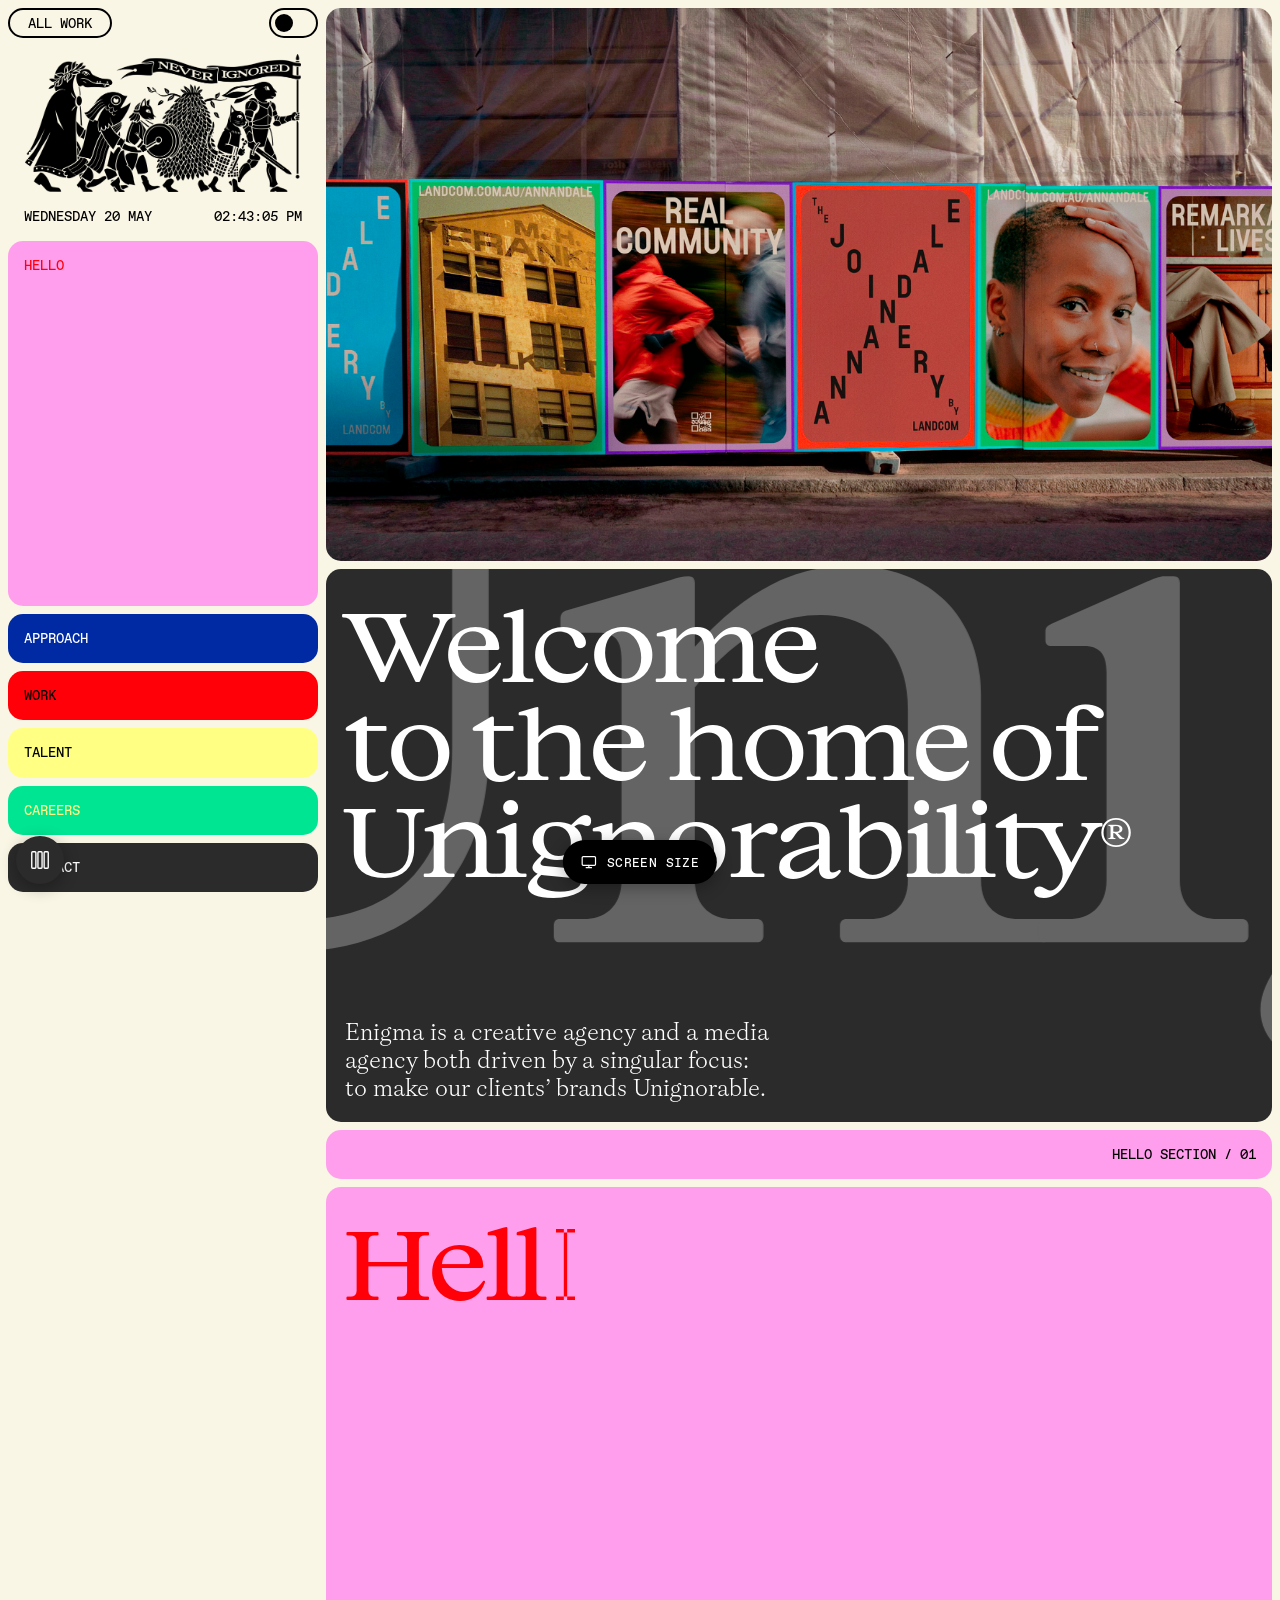
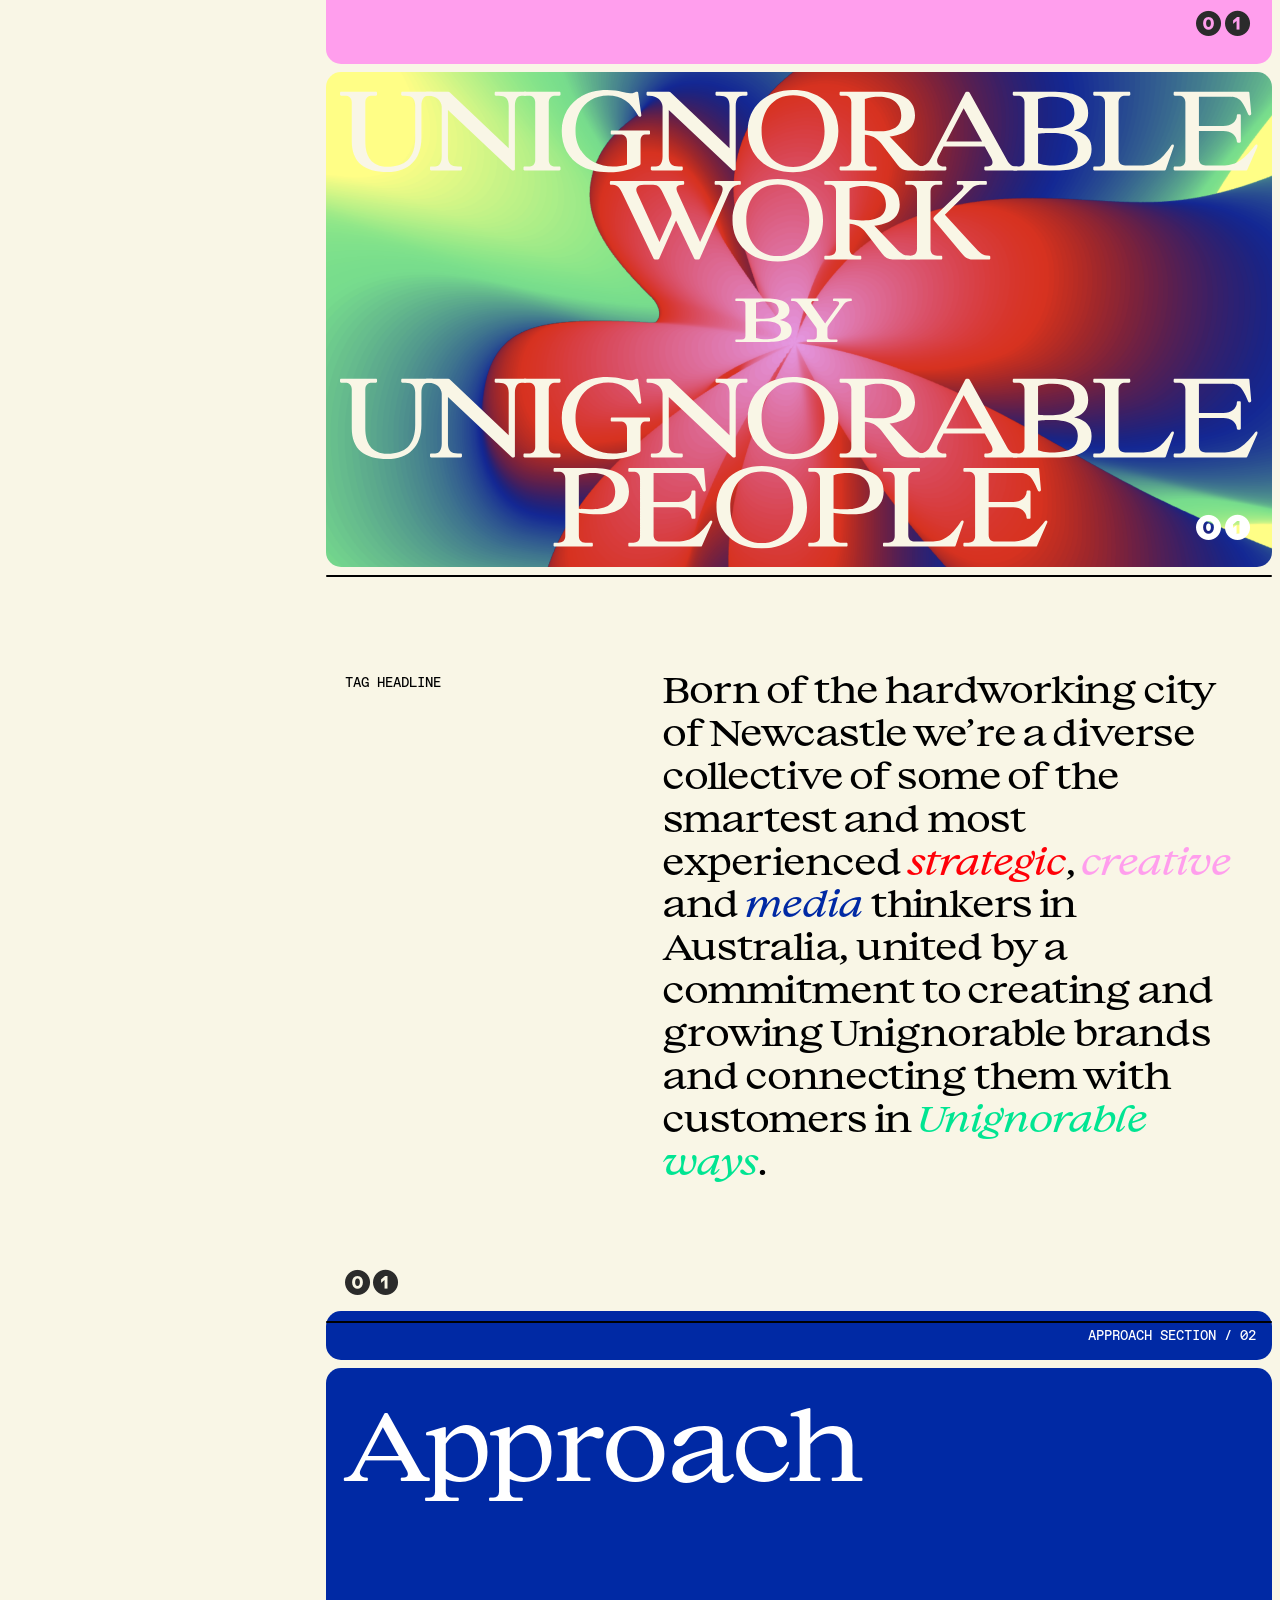
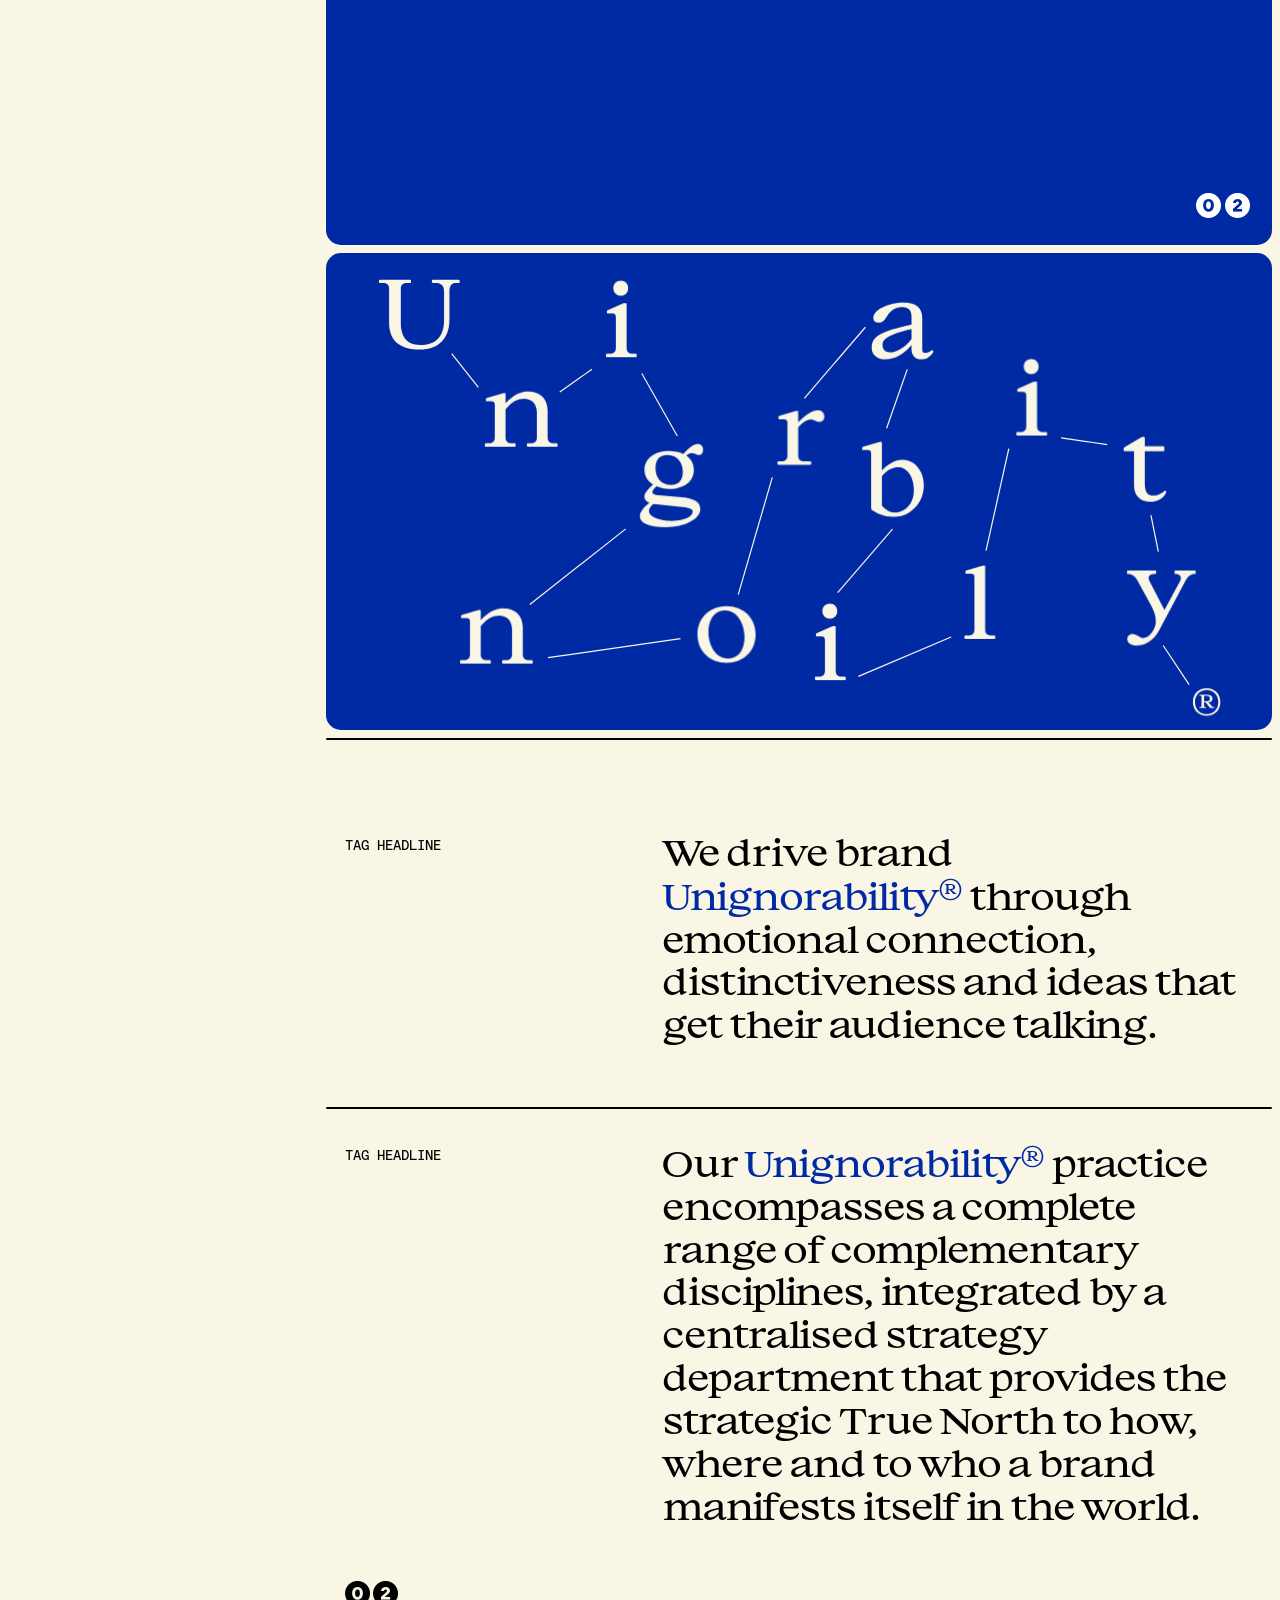
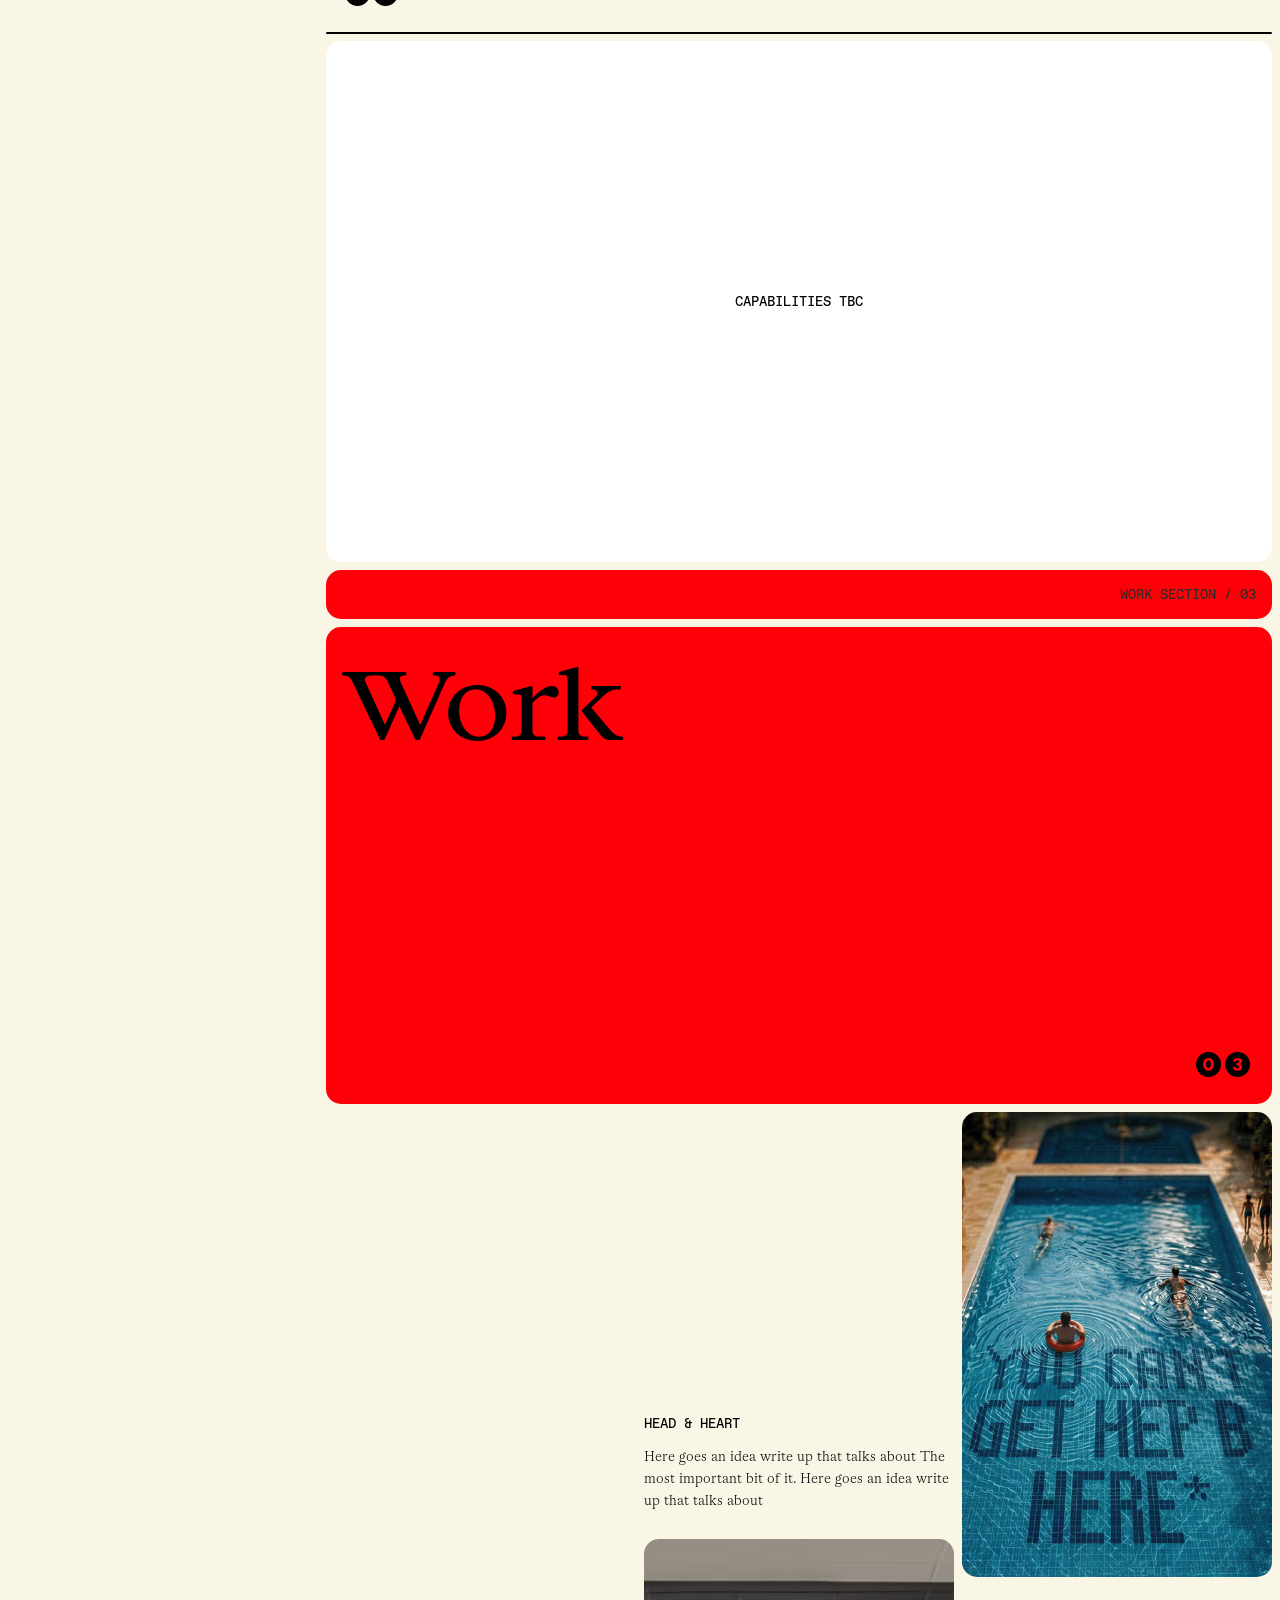
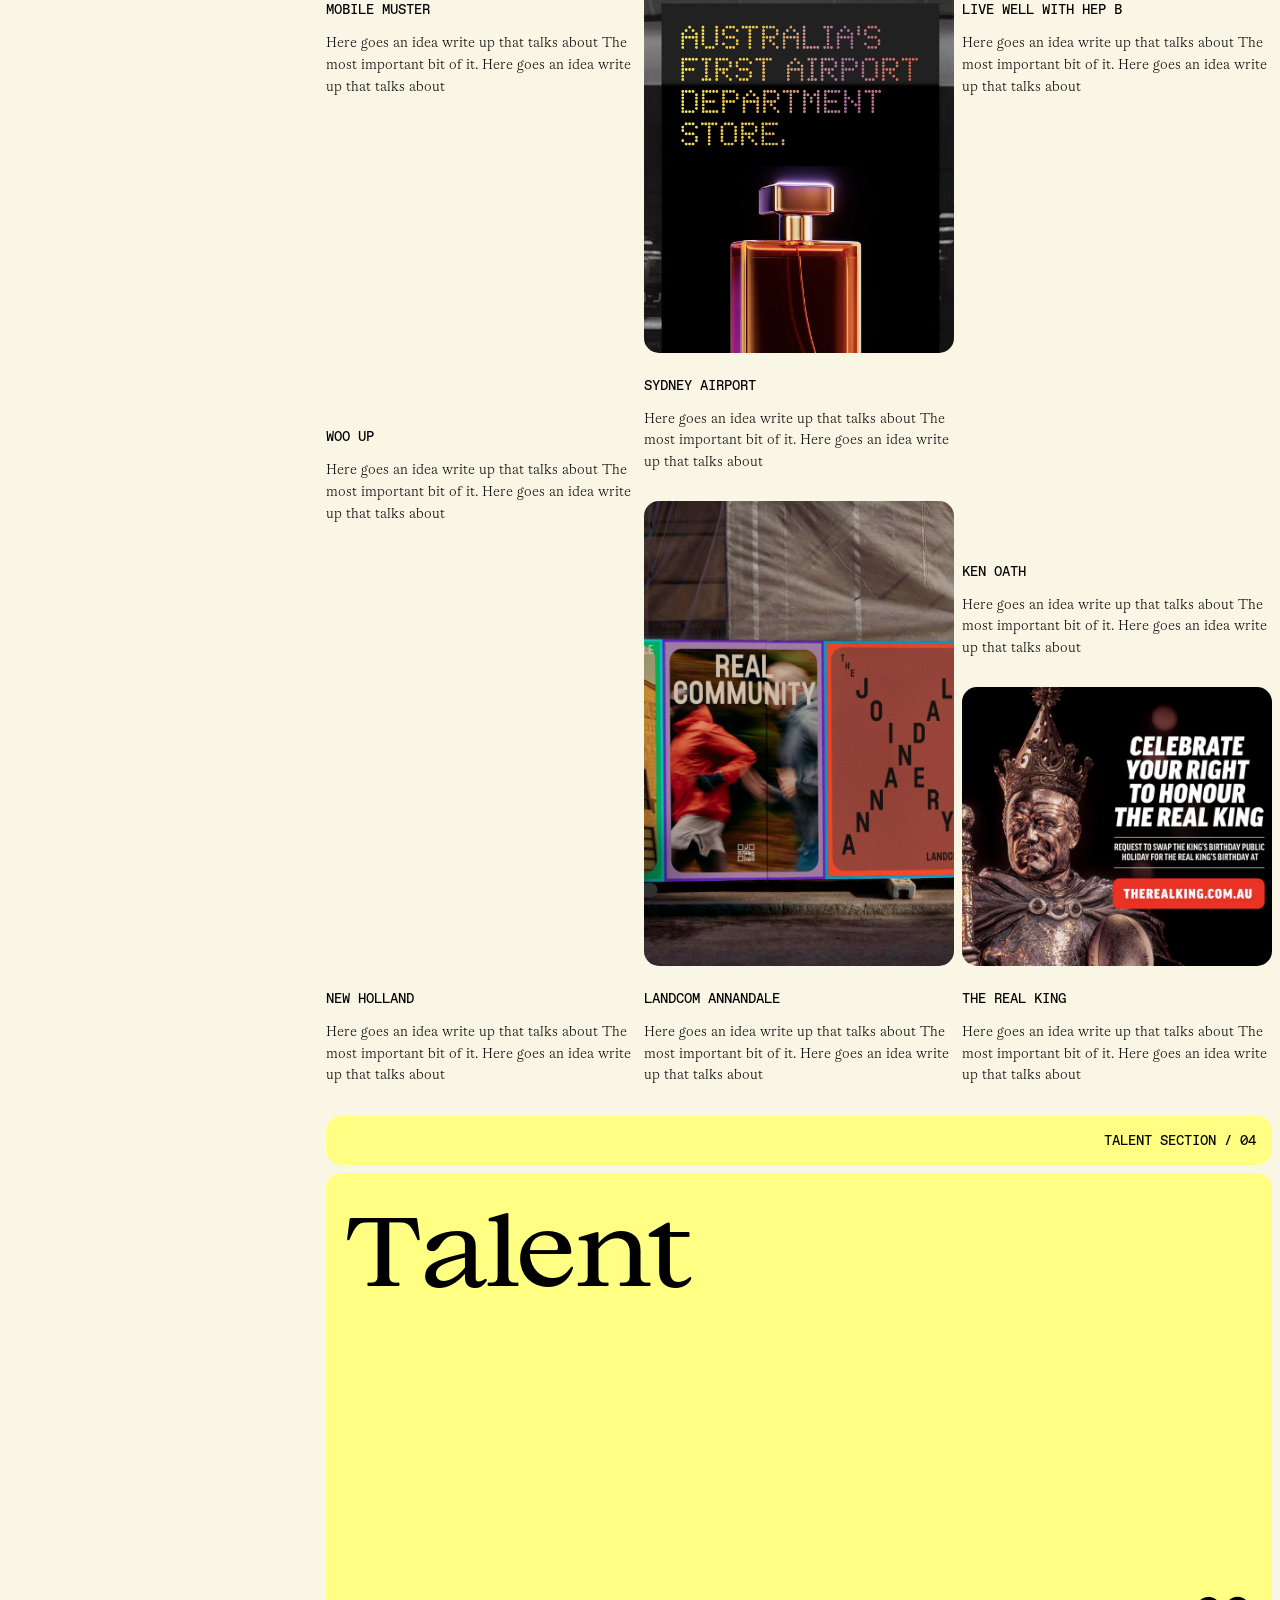
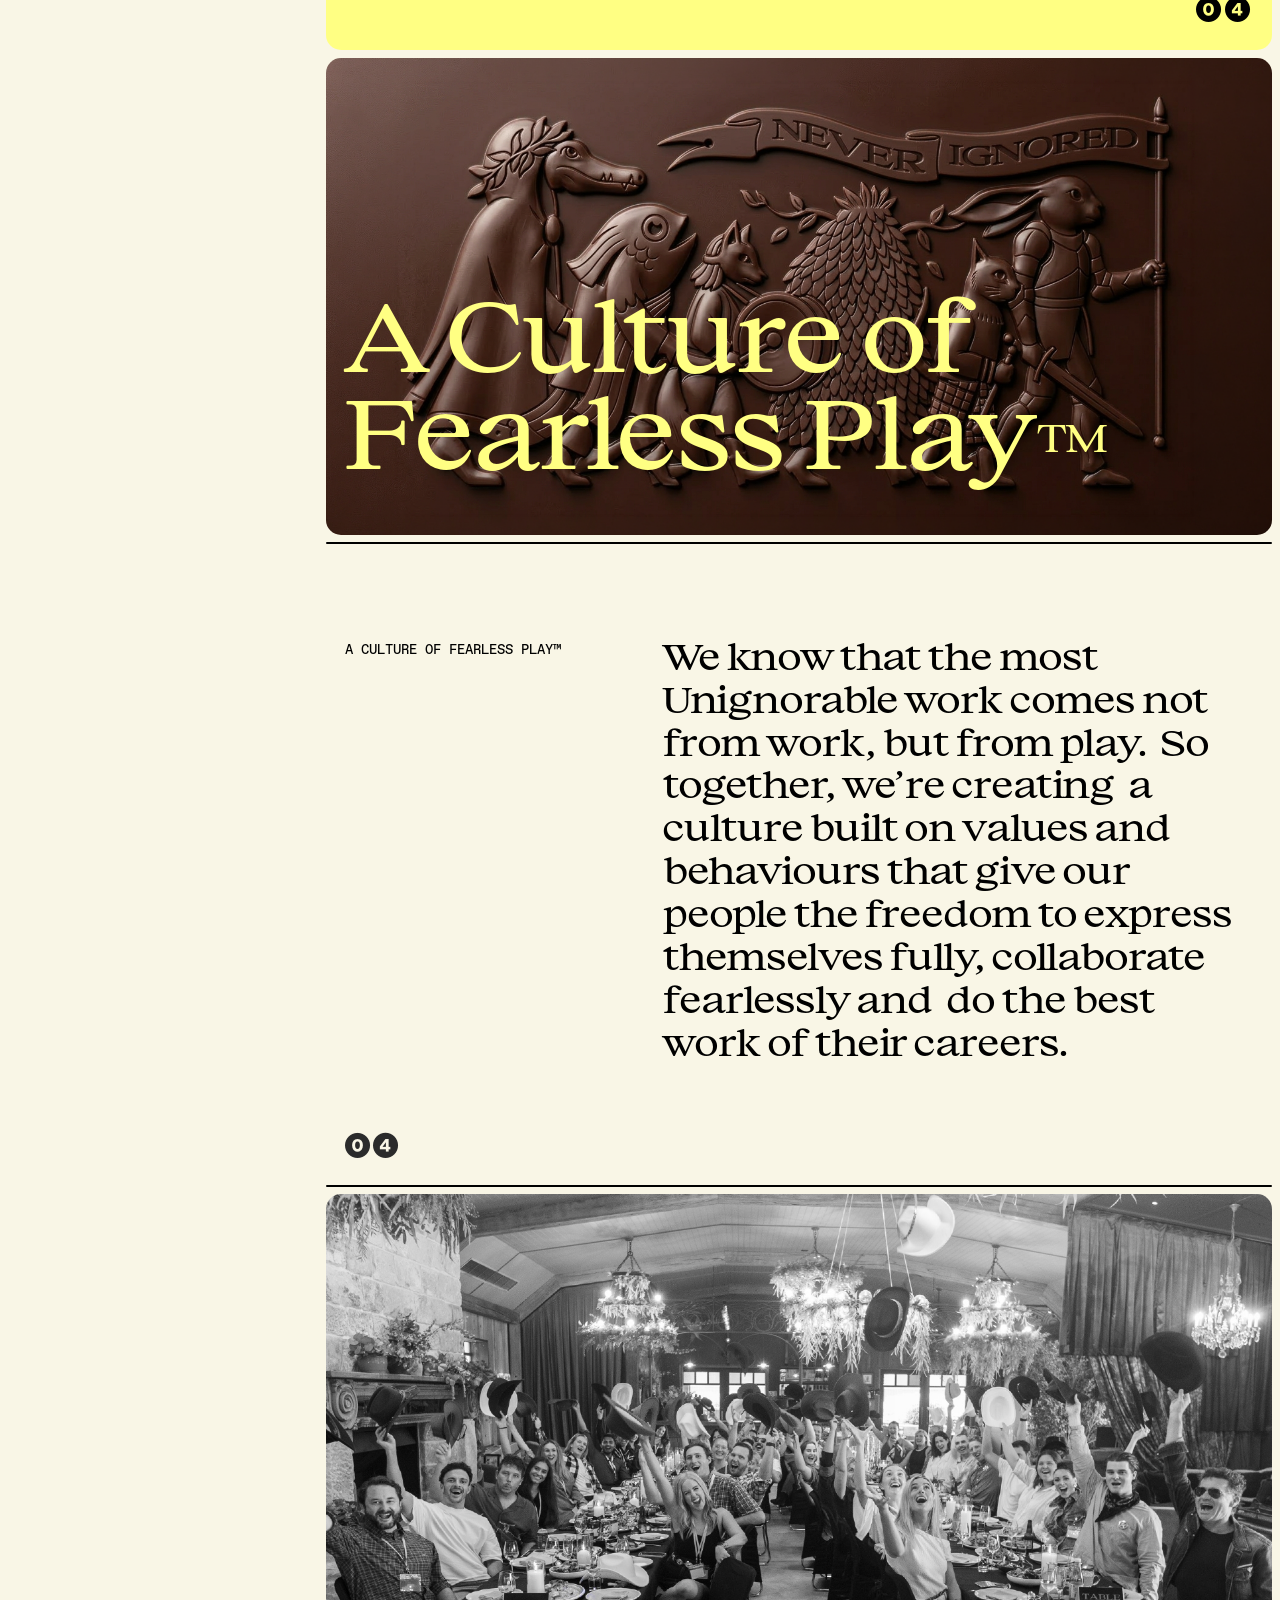
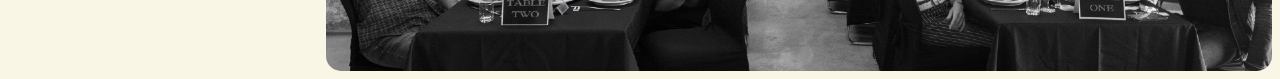
==== commit f0dab1dd: "Full Enigma Aldo homepage: responsive 12-col build, dark mode, constellation, mobile Snake game Snap" ====
--- a/index.html
+++ b/index.html
@@ -3,7 +3,7 @@
 <head>
 <meta charset="UTF-8" />
 <meta name="viewport" content="width=device-width, initial-scale=1" />
-<title>Grid Proof — Porto Rocha vs Enigma</title>
+<title>Enigma</title>
 <!-- Preload the alignment-critical display fonts so text lays out in the real font from first
      paint (a fallback serif wraps differently and shifts sections ~8px until it swaps). -->
 <link rel="preload" href="fonts/Enigma-EnigmaLargeRoman.otf" as="font" type="font/otf" crossorigin>
@@ -12,134 +12,10 @@
 </head>
 <body>
 
-<input class="ctl" type="radio" name="tabs" id="tab-porto" checked>
-<input class="ctl" type="radio" name="tabs" id="tab-aldo">
-<input class="ctl" type="radio" name="tabs" id="tab-proposed">
-<input class="ctl" type="radio" name="tabs" id="tab-14col">
-<input class="ctl" type="checkbox" id="grid-on" checked>
-<input class="ctl" type="checkbox" id="tabs-open">
-<input class="ctl" type="checkbox" id="overlay-on">
-
-<!-- ================= PORTO ROCHA ================= -->
-<section class="view" id="view-porto">
-  <div class="grid-wrap pr-theme">
-    <aside class="sidebar w-400 pr-sidebar">
-      <div class="pr-topbar">
-        <span class="pr-pill">Show all projects</span>
-        <span class="pr-toggle"><i></i></span>
-      </div>
-      <div class="pr-brand">
-        <div class="pr-logo">PORTO&thinsp;ROCHA</div>
-        <div class="pr-datetime">Thursday, July 16<br>New York, 19:50:15</div>
-      </div>
-      <nav class="pr-nav">
-        <a class="pr-nav-card pr-about">
-          <span class="txt">
-            <span class="t">About us</span>
-            <span class="d">PORTO ROCHA is a global strategy and design agency with offices in New York and London.</span>
-          </span>
-        </a>
-        <a class="pr-nav-card">
-          <span class="thumb"></span>
-          <span class="txt">
-            <span class="t">MoMA PS1</span>
-            <span class="d">Establishing MoMA PS1 as Your Place for experimental art and culture in Queens.</span>
-          </span>
-        </a>
-        <a class="pr-nav-card">
-          <span class="thumb"></span>
-          <span class="txt">
-            <span class="t">Robinhood Market</span>
-            <span class="d">Bringing lifestyle to a finance brand through elevated merch</span>
-          </span>
-        </a>
-        <a class="pr-nav-card">
-          <span class="thumb"></span>
-          <span class="txt">
-            <span class="t">Nike Run</span>
-            <span class="d">Making Nike the running brand once again</span>
-          </span>
-        </a>
-        <a class="pr-nav-card">
-          <span class="thumb"></span>
-          <span class="txt">
-            <span class="t">YOYOYO</span>
-            <span class="d">Building a hypothetical brand for Google DeepMind with Nano Banana Pro.</span>
-          </span>
-        </a>
-        <a class="pr-nav-card">
-          <span class="thumb"></span>
-          <span class="txt">
-            <span class="t">Kunsthalle Basel</span>
-            <span class="d">Building an institutional brand with an anti-institutional spirit</span>
-          </span>
-        </a>
-        <a class="pr-nav-card">
-          <span class="thumb"></span>
-          <span class="txt">
-            <span class="t">Gemini</span>
-            <span class="d">Ushering in a new era for Google</span>
-          </span>
-        </a>
-        <a class="pr-nav-card">
-          <span class="thumb"></span>
-          <span class="txt">
-            <span class="t">MASP</span>
-            <span class="d">Evolving a modernist icon to meet its global future</span>
-          </span>
-        </a>
-      </nav>
-    </aside>
-    <main class="main">
-      <div class="hero pr-hero" style="aspect-ratio:1496/998;"></div>
-      <div class="pr-columns">
-        <div class="pr-news-card">
-          <div class="date">14 July 2026</div>
-          <h2>Tinder&rsquo;s first rebrand in nearly a decade</h2>
-          <p>For its first rebrand in nearly a decade, Tinder brought on the team at PORTO ROCHA to convince a new generation to swipe right on one of the first dating apps. In this conversation with It&rsquo;s Nice That, Strategy &amp; Copy Director Natalee Ranii-Dropcho and Senior Designer Yedo Han get into the expressive new design system.</p>
-          <div class="nimg" style="aspect-ratio:461/307"></div>
-        </div>
-        <div class="pr-news-card">
-          <div class="date">10 July 2026</div>
-          <h2>It&rsquo;s Nice That: The Weekend With PORTO ROCHA</h2>
-          <p>Leo and Felipe in conversation with It&rsquo;s Nice That about what they are getting up to in their time off &mdash; from finding the best food spots in Rio to summer music festivals and the films on their watch list!</p>
-          <div class="nimg" style="aspect-ratio:461/576"></div>
-        </div>
-        <div class="pr-news-card">
-          <div class="date">24 June 2026</div>
-          <h2>PORTO ROCHA to Design Hans Ulrich Obrist Catalogue Raisonn&eacute;</h2>
-          <p>We are excited to announce that PORTO ROCHA has been selected to design the forthcoming Hans Ulrich Obrist Catalogue Raisonn&eacute;, to be published by Ivorypress in collaboration with Norman Foster Foundation Press.</p>
-          <div class="nimg" style="aspect-ratio:461/600"></div>
-        </div>
-      </div>
-    </main>
-    <div class="full-grid-overlay">
-      <div class="fg-side w-400">
-        <i class="col is-side"><span class="num">1</span></i>
-        <i class="col is-side"><span class="num">2</span></i>
-        <i class="col is-side"><span class="num">3</span></i>
-      </div>
-      <div class="fg-main" style="--mcols:11">
-        <i class="col is-main"><span class="num">4</span></i>
-        <i class="col is-main"><span class="num">5</span></i>
-        <i class="col is-main"><span class="num">6</span></i>
-        <i class="col is-main"><span class="num">7</span></i>
-        <i class="col is-main"><span class="num">8</span></i>
-        <i class="col is-main"><span class="num">9</span></i>
-        <i class="col is-main"><span class="num">10</span></i>
-        <i class="col is-main"><span class="num">11</span></i>
-        <i class="col is-main"><span class="num">12</span></i>
-        <i class="col is-main"><span class="num">13</span></i>
-        <i class="col is-main"><span class="num">14</span></i>
-      </div>
-    </div>
-    <div class="grid-legend">
-      <span class="lg-side">Sidebar = 3 col</span>
-      <span class="lg-main">Content = 11 col</span>
-      <span class="lg-total">14 columns total</span>
-    </div>
-  </div>
-</section>
+<!-- Single view (Aldo). Radio kept checked so the existing `#tab-aldo:checked ~ #view-aldo`
+     visibility + dark-mode `:has(#tab-aldo:checked)` guard keep working unchanged. -->
+<input class="ctl" type="radio" name="tabs" id="tab-aldo" checked>
+<input class="ctl" type="checkbox" id="grid-on">
 
 <!-- ================= ENIGMA — ALDO (WRONG) ================= -->
 <section class="view" id="view-aldo">
@@ -150,7 +26,7 @@
           <span class="al-cta"><span class="cap">ALL WORK</span></span>
           <button type="button" class="al-toggle" aria-label="Toggle dark mode" aria-pressed="false"><span class="al-toggle-knob"></span></button>
         </div>
-        <div class="al-logo"><img src="assets/aldo/sidebar-logo.png" alt="Enigma"></div>
+        <div class="al-logo"><img class="logo-light" src="assets/aldo/sidebar-logo.png" alt="Enigma"><img class="logo-dark" src="assets/aldo/logo-cream.png" alt="" aria-hidden="true"></div>
         <div class="al-date"><span class="cap">WEDNESDAY 20 MAY</span><span class="cap">02:43:05 PM</span></div>
       </div>
       <nav class="al-nav">
@@ -183,12 +59,8 @@
         </div>
         <div class="al-graphic">
           <video class="bg" src="assets/aldo/whack-shape.mp4" poster="assets/aldo/text03-bg.png" autoplay muted loop playsinline></video>
+          <img class="lockup" src="assets/aldo/lockup-work.svg" alt="Unignorable Work by Unignorable People">
           <div class="inner">
-            <div class="title">
-              <div class="line cap">UNIGNORABLE<br>WORK</div>
-              <div class="line by cap">BY</div>
-              <div class="line cap">UNIGNORABLE<br>PEOPLE</div>
-            </div>
             <div class="num70 right cap">&#x24FF;&#x2776;</div>
           </div>
         </div>
@@ -391,517 +263,11 @@
     </div>
   </div>
 </section>
-
-<!-- ================= ENIGMA — PROPOSED (FIX) ================= -->
-<section class="view" id="view-proposed">
-  <div class="grid-wrap">
-    <aside class="sidebar w-310 al-sidebar">
-      <div class="al-parade">
-        <div class="al-topbar">
-          <span class="al-cta"><span class="cap">ALL WORK</span></span>
-          <button type="button" class="al-toggle" aria-label="Toggle dark mode" aria-pressed="false"><span class="al-toggle-knob"></span></button>
-        </div>
-        <div class="al-logo"><img src="assets/aldo/sidebar-logo.png" alt="Enigma"></div>
-        <div class="al-date"><span class="cap">WEDNESDAY 20 MAY</span><span class="cap">02:43:05 PM</span></div>
-      </div>
-      <nav class="al-nav">
-        <div class="al-menu-item c-pink"><span class="cap">Hello</span></div>
-        <div class="al-menu-item c-blue"><span class="cap">APPROACH</span></div>
-        <div class="al-menu-item c-red"><span class="cap">Work</span></div>
-        <div class="al-menu-item c-yellow"><span class="cap">TALENT</span></div>
-        <div class="al-menu-item c-green"><span class="cap">CAREERS</span></div>
-        <div class="al-menu-item c-dark"><span class="cap">CONTACT</span></div>
-      </nav>
-    </aside>
-    <main class="main">
-
-      <!-- Main hero -->
-      <div class="al-hero"><img src="assets/aldo/main-hero.png" alt=""></div>
-
-      <!-- Welcome -->
-      <div class="al-welcome">
-        <div class="bigbg-wrap" aria-hidden="true"><div class="bigbg"><span class="cap">Unignorability<span class="reg">&reg;</span></span><span class="cap">Unignorability<span class="reg">&reg;</span></span></div></div>
-        <h1 class="cap">Welcome<br>to the home of<br>Unignorability<span class="reg">&reg;</span></h1>
-        <p class="cap">Enigma is a creative agency and a media agency both driven by a singular focus:<br>to make our clients&rsquo; brands Unignorable.</p>
-      </div>
-
-      <!-- Hello section -->
-      <div class="al-section">
-        <div class="al-divider c-pink"><span class="cap">HELLO SECTION / 01</span></div>
-        <div class="al-title c-pink al-hello-title">
-          <h2 class="cap jp">こんにちは</h2>
-          <div class="num70 right cap" style="color:var(--dark-grey)">&#x24FF;&#x2776;</div>
-        </div>
-        <div class="al-graphic">
-          <video class="bg" src="assets/aldo/whack-shape.mp4" poster="assets/aldo/text03-bg.png" autoplay muted loop playsinline></video>
-          <div class="inner">
-            <div class="title">
-              <div class="line cap">UNIGNORABLE<br>WORK</div>
-              <div class="line by cap">BY</div>
-              <div class="line cap">UNIGNORABLE<br>PEOPLE</div>
-            </div>
-            <div class="num70 right cap">&#x24FF;&#x2776;</div>
-          </div>
-        </div>
-        <div class="al-textcomp al-tc-hello">
-          <div class="hl"><svg class="hl-line" height="2" aria-hidden="true"><rect width="100%" height="2" rx="1" ry="1" fill="#000"/></svg></div>
-          <div class="inner">
-            <div class="row">
-              <div class="leftcol"><span class="mono14 cap">Tag headline</span></div>
-              <div class="rightcol vcenter">
-                <div class="bigtext">
-                  <p>Born of the hardworking city of Newcastle we&rsquo;re a diverse collective of some of the smartest and most experienced <em class="c-red-t rc-word">strategic</em>, <em class="c-pink-t rc-word">creative</em> and <em class="c-blue-t rc-word">media</em> thinkers in Australia, united by a commitment to creating and growing Unignorable brands and connecting them with customers in <em class="c-green-t rc-word">Unignorable ways</em>.</p>
-                </div>
-              </div>
-            </div>
-            <div class="num70 cap" style="color:var(--dark-grey)">&#x24FF;&#x2776;</div>
-          </div>
-          <div class="hl"><svg class="hl-line" height="2" aria-hidden="true"><rect width="100%" height="2" rx="1" ry="1" fill="#000"/></svg></div>
-        </div>
-      </div>
-
-      <!-- Approach section -->
-      <div class="al-section">
-        <div class="al-divider c-blue"><span class="cap">APPROACH SECTION / 02</span></div>
-        <div class="al-title c-blue">
-          <h2 class="cap">Approach</h2>
-          <div class="num70 right cap">&#x24FF;&#x2777;</div>
-        </div>
-        <div class="al-cell">
-          <div class="al-constel" aria-hidden="true"></div>
-        </div>
-        <div class="al-content">
-          <div class="al-textcomp al-tc-appr1">
-            <div class="hl"><svg class="hl-line" height="2" aria-hidden="true"><rect width="100%" height="2" rx="1" ry="1" fill="#000"/></svg></div>
-            <div class="inner">
-              <div class="row">
-                <div class="leftcol"><span class="mono14 cap">Tag headline</span></div>
-                <div class="rightcol">
-                  <div class="bigtext">
-                    <p>We drive brand <span class="c-blue-t">Unignorability<span class="reg60">&reg;</span></span> through emotional connection, distinctiveness and ideas that get their audience talking.</p>
-                  </div>
-                </div>
-              </div>
-            </div>
-            <div class="hl"><svg class="hl-line" height="2" aria-hidden="true"><rect width="100%" height="2" rx="1" ry="1" fill="#000"/></svg></div>
-          </div>
-          <div class="al-textcomp al-tc-appr2">
-            <div class="inner">
-              <div class="row">
-                <div class="leftcol"><span class="mono14 cap">Tag headline</span></div>
-                <div class="rightcol vcenter">
-                  <div class="bigtext">
-                    <p>Our <span class="c-blue-t">Unignorability<span class="reg60">&reg;</span> </span>practice encompasses a complete range of complementary disciplines, integrated by a centralised strategy department that provides the strategic True North to how, where and to who a brand manifests itself in the world.&nbsp;</p>
-                  </div>
-                </div>
-              </div>
-              <div class="num70 cap" style="color:var(--black)">&#x24FF;&#x2777;</div>
-            </div>
-            <div class="hl"><svg class="hl-line" height="2" aria-hidden="true"><rect width="100%" height="2" rx="1" ry="1" fill="#000"/></svg></div>
-          </div>
-        </div>
-      </div>
-
-      <!-- Capabilities -->
-      <div class="al-capabilities"><span class="mono14 cap">CAPABILITIES TBC</span></div>
-
-      <!-- Work section -->
-      <div class="al-section">
-        <div class="al-divider c-red"><span class="cap" style="color:var(--dark-grey)">WORK SECTION / 03</span></div>
-        <div class="al-title c-red">
-          <h2 class="cap">Work</h2>
-          <div class="num70 right cap" style="color:var(--black)">&#x24FF;&#x2778;</div>
-        </div>
-        <div class="al-workgrid">
-          <div class="al-col g12">
-            <div class="al-tile">
-              <div class="timg tall"><video class="cover" src="assets/aldo/videos/mobile-muster.mp4" autoplay muted loop playsinline></video></div>
-              <div class="tcontent">
-                <span class="mono14 cap">MOBILE MUSTER</span>
-                <p class="cap">Here goes an idea write up that talks about The most important bit of it. Here goes an idea write up that talks about&nbsp;</p>
-              </div>
-            </div>
-            <div class="al-tile">
-              <div class="timg mid"><video class="cover" src="assets/aldo/videos/woo-up.mp4" autoplay muted loop playsinline></video></div>
-              <div class="tcontent">
-                <span class="mono14 cap">WOO UP</span>
-                <p class="cap">Here goes an idea write up that talks about The most important bit of it. Here goes an idea write up that talks about&nbsp;</p>
-              </div>
-            </div>
-            <div class="al-tile">
-              <div class="timg small"><video class="cover" src="assets/aldo/videos/new-holland.mp4" autoplay muted loop playsinline></video></div>
-              <div class="tcontent">
-                <span class="mono14 cap">NEW HOLLAND</span>
-                <p class="cap">Here goes an idea write up that talks about The most important bit of it. Here goes an idea write up that talks about&nbsp;</p>
-              </div>
-            </div>
-          </div>
-          <div class="al-col g12">
-            <div class="al-tile">
-              <div class="timg mid"><video class="cover" src="assets/aldo/videos/perm.mp4" autoplay muted loop playsinline></video></div>
-              <div class="tcontent">
-                <span class="mono14 cap">HEAD &amp; HEART</span>
-                <p class="cap">Here goes an idea write up that talks about The most important bit of it. Here goes an idea write up that talks about&nbsp;</p>
-              </div>
-            </div>
-            <div class="al-tile">
-              <div class="timg small"><img class="crop-sydney" src="assets/aldo/work-sydney.png" alt=""></div>
-              <div class="tcontent">
-                <span class="mono14 cap">SYDNEY AIRPORT</span>
-                <p class="cap">Here goes an idea write up that talks about The most important bit of it. Here goes an idea write up that talks about&nbsp;</p>
-              </div>
-            </div>
-            <div class="al-tile">
-              <div class="timg tall"><img class="cover" src="assets/aldo/work-landcom.png" alt=""></div>
-              <div class="tcontent">
-                <span class="mono14 cap">LANDCOM ANNANDALE</span>
-                <p class="cap">Here goes an idea write up that talks about The most important bit of it. Here goes an idea write up that talks about&nbsp;</p>
-              </div>
-            </div>
-          </div>
-          <div class="al-col g12">
-            <div class="al-tile">
-              <div class="timg tall"><img class="cover" src="assets/aldo/work-hepb.png" alt=""></div>
-              <div class="tcontent">
-                <span class="mono14 cap">LIVE WELL WITH HEP B</span>
-                <p class="cap">Here goes an idea write up that talks about The most important bit of it. Here goes an idea write up that talks about&nbsp;</p>
-              </div>
-            </div>
-            <div class="al-tile">
-              <div class="timg small"><video class="cover" src="assets/aldo/videos/kennards.mp4" autoplay muted loop playsinline></video></div>
-              <div class="tcontent">
-                <span class="mono14 cap">KEN OATH</span>
-                <p class="cap">Here goes an idea write up that talks about The most important bit of it. Here goes an idea write up that talks about&nbsp;</p>
-              </div>
-            </div>
-            <div class="al-tile">
-              <div class="timg mid"><img class="cover" src="assets/aldo/work-realking.png" alt=""></div>
-              <div class="tcontent">
-                <span class="mono14 cap">THE REAL KING</span>
-                <p class="cap">Here goes an idea write up that talks about The most important bit of it. Here goes an idea write up that talks about&nbsp;</p>
-              </div>
-            </div>
-          </div>
-        </div>
-      </div>
-
-      <!-- Talent section -->
-      <div class="al-section">
-        <div class="al-divider c-yellow"><span class="cap">TALENT SECTION / 04</span></div>
-        <div class="al-title c-yellow">
-          <h2 class="cap">Talent</h2>
-          <div class="num70 right cap" style="color:var(--black)">&#x24FF;&#x2779;</div>
-        </div>
-        <div class="al-snippet">
-          <img class="bg" src="assets/aldo/html-snippet.png" alt="">
-          <div class="headline cap">A Culture of&nbsp; Fearless Play<span class="tm">&trade;</span></div>
-        </div>
-        <div class="al-textcomp al-tc-talent">
-          <div class="hl"><svg class="hl-line" height="2" aria-hidden="true"><rect width="100%" height="2" rx="1" ry="1" fill="#000"/></svg></div>
-          <div class="inner">
-            <div class="row">
-              <div class="leftcol"><span class="mono14 cap">A Culture of Fearless Play&trade;</span></div>
-              <div class="rightcol">
-                <div class="bigtext">
-                  <p>We know that the most Unignorable work comes not from work, but from play.&nbsp; So together, we&rsquo;re creating&nbsp; a culture built on values and behaviours that give our people the freedom to express themselves fully, collaborate fearlessly and&nbsp; do the best work of their careers.&nbsp;</p>
-                </div>
-              </div>
-            </div>
-            <div class="num70 cap" style="color:var(--dark-grey)">&#x24FF;&#x2779;</div>
-          </div>
-          <div class="hl"><svg class="hl-line" height="2" aria-hidden="true"><rect width="100%" height="2" rx="1" ry="1" fill="#000"/></svg></div>
-        </div>
-      </div>
-
-      <!-- Large image -->
-      <div class="al-large"><img src="assets/aldo/party.png" alt=""></div>
-
-    </main>
-    <div class="full-grid-overlay">
-      <div class="fg-side w-310">
-        <i class="col is-side"><span class="num">1</span></i>
-        <i class="col is-side"><span class="num">2</span></i>
-      </div>
-      <div class="fg-main" style="--mcols:10">
-        <i class="col is-main"><span class="num">3</span></i>
-        <i class="col is-main"><span class="num">4</span></i>
-        <i class="col is-main"><span class="num">5</span></i>
-        <i class="col is-main"><span class="num">6</span></i>
-        <i class="col is-main"><span class="num">7</span></i>
-        <i class="col is-main"><span class="num">8</span></i>
-        <i class="col is-main"><span class="num">9</span></i>
-        <i class="col is-main"><span class="num">10</span></i>
-        <i class="col is-main"><span class="num">11</span></i>
-        <i class="col is-main"><span class="num">12</span></i>
-      </div>
-    </div>
-    <div class="grid-legend">
-      <span class="lg-side">Sidebar = 2 col</span>
-      <span class="lg-main">Content = 10 col</span>
-      <span class="lg-total">12 columns total</span>
-    </div>
-  </div>
-</section>
-<!-- ================= ENIGMA — 14-COL GRID ================= -->
-<section class="view" id="view-14col">
-  <div class="grid-wrap">
-    <aside class="sidebar w-400 al-sidebar">
-      <div class="al-parade">
-        <div class="al-topbar">
-          <span class="al-cta"><span class="cap">ALL WORK</span></span>
-          <button type="button" class="al-toggle" aria-label="Toggle dark mode" aria-pressed="false"><span class="al-toggle-knob"></span></button>
-        </div>
-        <div class="al-logo"><img src="assets/aldo/sidebar-logo.png" alt="Enigma"></div>
-        <div class="al-date"><span class="cap">WEDNESDAY 20 MAY</span><span class="cap">02:43:05 PM</span></div>
-      </div>
-      <nav class="al-nav">
-        <div class="al-menu-item c-pink"><span class="cap">Hello</span></div>
-        <div class="al-menu-item c-blue"><span class="cap">APPROACH</span></div>
-        <div class="al-menu-item c-red"><span class="cap">Work</span></div>
-        <div class="al-menu-item c-yellow"><span class="cap">TALENT</span></div>
-        <div class="al-menu-item c-green"><span class="cap">CAREERS</span></div>
-        <div class="al-menu-item c-dark"><span class="cap">CONTACT</span></div>
-      </nav>
-    </aside>
-    <main class="main">
-
-      <!-- Main hero -->
-      <div class="al-hero"><img src="assets/aldo/main-hero.png" alt=""></div>
-
-      <!-- Welcome -->
-      <div class="al-welcome">
-        <div class="bigbg-wrap" aria-hidden="true"><div class="bigbg"><span class="cap">Unignorability<span class="reg">&reg;</span></span><span class="cap">Unignorability<span class="reg">&reg;</span></span></div></div>
-        <h1 class="cap">Welcome<br>to the home of<br>Unignorability<span class="reg">&reg;</span></h1>
-        <p class="cap">Enigma is a creative agency and a media agency both driven by a singular focus:<br>to make our clients&rsquo; brands Unignorable.</p>
-      </div>
-
-      <!-- Hello section -->
-      <div class="al-section">
-        <div class="al-divider c-pink"><span class="cap">HELLO SECTION / 01</span></div>
-        <div class="al-title c-pink al-hello-title">
-          <h2 class="cap jp">こんにちは</h2>
-          <div class="num70 right cap" style="color:var(--dark-grey)">&#x24FF;&#x2776;</div>
-        </div>
-        <div class="al-graphic">
-          <video class="bg" src="assets/aldo/whack-shape.mp4" poster="assets/aldo/text03-bg.png" autoplay muted loop playsinline></video>
-          <div class="inner">
-            <div class="title">
-              <div class="line cap">UNIGNORABLE<br>WORK</div>
-              <div class="line by cap">BY</div>
-              <div class="line cap">UNIGNORABLE<br>PEOPLE</div>
-            </div>
-            <div class="num70 right cap">&#x24FF;&#x2776;</div>
-          </div>
-        </div>
-        <div class="al-textcomp al-tc-hello">
-          <div class="hl"><svg class="hl-line" height="2" aria-hidden="true"><rect width="100%" height="2" rx="1" ry="1" fill="#000"/></svg></div>
-          <div class="inner">
-            <div class="row">
-              <div class="leftcol"><span class="mono14 cap">Tag headline</span></div>
-              <div class="rightcol vcenter">
-                <div class="bigtext">
-                  <p>Born of the hardworking city of Newcastle we&rsquo;re a diverse collective of some of the smartest and most experienced <em class="c-red-t rc-word">strategic</em>, <em class="c-pink-t rc-word">creative</em> and <em class="c-blue-t rc-word">media</em> thinkers in Australia, united by a commitment to creating and growing Unignorable brands and connecting them with customers in <em class="c-green-t rc-word">Unignorable ways</em>.</p>
-                </div>
-              </div>
-            </div>
-            <div class="num70 cap" style="color:var(--dark-grey)">&#x24FF;&#x2776;</div>
-          </div>
-          <div class="hl"><svg class="hl-line" height="2" aria-hidden="true"><rect width="100%" height="2" rx="1" ry="1" fill="#000"/></svg></div>
-        </div>
-      </div>
-
-      <!-- Approach section -->
-      <div class="al-section">
-        <div class="al-divider c-blue"><span class="cap">APPROACH SECTION / 02</span></div>
-        <div class="al-title c-blue">
-          <h2 class="cap">Approach</h2>
-          <div class="num70 right cap">&#x24FF;&#x2777;</div>
-        </div>
-        <div class="al-cell">
-          <div class="al-constel" aria-hidden="true"></div>
-        </div>
-        <div class="al-content">
-          <div class="al-textcomp al-tc-appr1">
-            <div class="hl"><svg class="hl-line" height="2" aria-hidden="true"><rect width="100%" height="2" rx="1" ry="1" fill="#000"/></svg></div>
-            <div class="inner">
-              <div class="row">
-                <div class="leftcol"><span class="mono14 cap">Tag headline</span></div>
-                <div class="rightcol">
-                  <div class="bigtext">
-                    <p>We drive brand <span class="c-blue-t">Unignorability<span class="reg60">&reg;</span></span> through emotional connection, distinctiveness and ideas that get their audience talking.</p>
-                  </div>
-                </div>
-              </div>
-            </div>
-            <div class="hl"><svg class="hl-line" height="2" aria-hidden="true"><rect width="100%" height="2" rx="1" ry="1" fill="#000"/></svg></div>
-          </div>
-          <div class="al-textcomp al-tc-appr2">
-            <div class="inner">
-              <div class="row">
-                <div class="leftcol"><span class="mono14 cap">Tag headline</span></div>
-                <div class="rightcol vcenter">
-                  <div class="bigtext">
-                    <p>Our <span class="c-blue-t">Unignorability<span class="reg60">&reg;</span> </span>practice encompasses a complete range of complementary disciplines, integrated by a centralised strategy department that provides the strategic True North to how, where and to who a brand manifests itself in the world.&nbsp;</p>
-                  </div>
-                </div>
-              </div>
-              <div class="num70 cap" style="color:var(--black)">&#x24FF;&#x2777;</div>
-            </div>
-            <div class="hl"><svg class="hl-line" height="2" aria-hidden="true"><rect width="100%" height="2" rx="1" ry="1" fill="#000"/></svg></div>
-          </div>
-        </div>
-      </div>
-
-      <!-- Capabilities -->
-      <div class="al-capabilities"><span class="mono14 cap">CAPABILITIES TBC</span></div>
-
-      <!-- Work section -->
-      <div class="al-section">
-        <div class="al-divider c-red"><span class="cap" style="color:var(--dark-grey)">WORK SECTION / 03</span></div>
-        <div class="al-title c-red">
-          <h2 class="cap">Work</h2>
-          <div class="num70 right cap" style="color:var(--black)">&#x24FF;&#x2778;</div>
-        </div>
-        <div class="al-workgrid">
-          <div class="al-col g12">
-            <div class="al-tile">
-              <div class="timg tall"><video class="cover" src="assets/aldo/videos/mobile-muster.mp4" autoplay muted loop playsinline></video></div>
-              <div class="tcontent">
-                <span class="mono14 cap">MOBILE MUSTER</span>
-                <p class="cap">Here goes an idea write up that talks about The most important bit of it. Here goes an idea write up that talks about&nbsp;</p>
-              </div>
-            </div>
-            <div class="al-tile">
-              <div class="timg mid"><video class="cover" src="assets/aldo/videos/woo-up.mp4" autoplay muted loop playsinline></video></div>
-              <div class="tcontent">
-                <span class="mono14 cap">WOO UP</span>
-                <p class="cap">Here goes an idea write up that talks about The most important bit of it. Here goes an idea write up that talks about&nbsp;</p>
-              </div>
-            </div>
-            <div class="al-tile">
-              <div class="timg small"><video class="cover" src="assets/aldo/videos/new-holland.mp4" autoplay muted loop playsinline></video></div>
-              <div class="tcontent">
-                <span class="mono14 cap">NEW HOLLAND</span>
-                <p class="cap">Here goes an idea write up that talks about The most important bit of it. Here goes an idea write up that talks about&nbsp;</p>
-              </div>
-            </div>
-          </div>
-          <div class="al-col g12">
-            <div class="al-tile">
-              <div class="timg mid"><video class="cover" src="assets/aldo/videos/perm.mp4" autoplay muted loop playsinline></video></div>
-              <div class="tcontent">
-                <span class="mono14 cap">HEAD &amp; HEART</span>
-                <p class="cap">Here goes an idea write up that talks about The most important bit of it. Here goes an idea write up that talks about&nbsp;</p>
-              </div>
-            </div>
-            <div class="al-tile">
-              <div class="timg small"><img class="crop-sydney" src="assets/aldo/work-sydney.png" alt=""></div>
-              <div class="tcontent">
-                <span class="mono14 cap">SYDNEY AIRPORT</span>
-                <p class="cap">Here goes an idea write up that talks about The most important bit of it. Here goes an idea write up that talks about&nbsp;</p>
-              </div>
-            </div>
-            <div class="al-tile">
-              <div class="timg tall"><img class="cover" src="assets/aldo/work-landcom.png" alt=""></div>
-              <div class="tcontent">
-                <span class="mono14 cap">LANDCOM ANNANDALE</span>
-                <p class="cap">Here goes an idea write up that talks about The most important bit of it. Here goes an idea write up that talks about&nbsp;</p>
-              </div>
-            </div>
-          </div>
-          <div class="al-col g12">
-            <div class="al-tile">
-              <div class="timg tall"><img class="cover" src="assets/aldo/work-hepb.png" alt=""></div>
-              <div class="tcontent">
-                <span class="mono14 cap">LIVE WELL WITH HEP B</span>
-                <p class="cap">Here goes an idea write up that talks about The most important bit of it. Here goes an idea write up that talks about&nbsp;</p>
-              </div>
-            </div>
-            <div class="al-tile">
-              <div class="timg small"><video class="cover" src="assets/aldo/videos/kennards.mp4" autoplay muted loop playsinline></video></div>
-              <div class="tcontent">
-                <span class="mono14 cap">KEN OATH</span>
-                <p class="cap">Here goes an idea write up that talks about The most important bit of it. Here goes an idea write up that talks about&nbsp;</p>
-              </div>
-            </div>
-            <div class="al-tile">
-              <div class="timg mid"><img class="cover" src="assets/aldo/work-realking.png" alt=""></div>
-              <div class="tcontent">
-                <span class="mono14 cap">THE REAL KING</span>
-                <p class="cap">Here goes an idea write up that talks about The most important bit of it. Here goes an idea write up that talks about&nbsp;</p>
-              </div>
-            </div>
-          </div>
-        </div>
-      </div>
-
-      <!-- Talent section -->
-      <div class="al-section">
-        <div class="al-divider c-yellow"><span class="cap">TALENT SECTION / 04</span></div>
-        <div class="al-title c-yellow">
-          <h2 class="cap">Talent</h2>
-          <div class="num70 right cap" style="color:var(--black)">&#x24FF;&#x2779;</div>
-        </div>
-        <div class="al-snippet">
-          <img class="bg" src="assets/aldo/html-snippet.png" alt="">
-          <div class="headline cap">A Culture of&nbsp; Fearless Play<span class="tm">&trade;</span></div>
-        </div>
-        <div class="al-textcomp al-tc-talent">
-          <div class="hl"><svg class="hl-line" height="2" aria-hidden="true"><rect width="100%" height="2" rx="1" ry="1" fill="#000"/></svg></div>
-          <div class="inner">
-            <div class="row">
-              <div class="leftcol"><span class="mono14 cap">A Culture of Fearless Play&trade;</span></div>
-              <div class="rightcol">
-                <div class="bigtext">
-                  <p>We know that the most Unignorable work comes not from work, but from play.&nbsp; So together, we&rsquo;re creating&nbsp; a culture built on values and behaviours that give our people the freedom to express themselves fully, collaborate fearlessly and&nbsp; do the best work of their careers.&nbsp;</p>
-                </div>
-              </div>
-            </div>
-            <div class="num70 cap" style="color:var(--dark-grey)">&#x24FF;&#x2779;</div>
-          </div>
-          <div class="hl"><svg class="hl-line" height="2" aria-hidden="true"><rect width="100%" height="2" rx="1" ry="1" fill="#000"/></svg></div>
-        </div>
-      </div>
-
-      <!-- Large image -->
-      <div class="al-large"><img src="assets/aldo/party.png" alt=""></div>
-
-    </main>
-    <div class="full-grid-overlay">
-      <div class="fg-side w-400">
-        <i class="col is-side"><span class="num">1</span></i>
-        <i class="col is-side"><span class="num">2</span></i>
-        <i class="col is-side"><span class="num">3</span></i>
-      </div>
-      <div class="fg-main" style="--mcols:11">
-        <i class="col is-main"><span class="num">4</span></i>
-        <i class="col is-main"><span class="num">5</span></i>
-        <i class="col is-main"><span class="num">6</span></i>
-        <i class="col is-main"><span class="num">7</span></i>
-        <i class="col is-main"><span class="num">8</span></i>
-        <i class="col is-main"><span class="num">9</span></i>
-        <i class="col is-main"><span class="num">10</span></i>
-        <i class="col is-main"><span class="num">11</span></i>
-        <i class="col is-main"><span class="num">12</span></i>
-        <i class="col is-main"><span class="num">13</span></i>
-        <i class="col is-main"><span class="num">14</span></i>
-      </div>
-    </div>
-    <div class="grid-legend">
-      <span class="lg-side">Sidebar = 3 col</span>
-      <span class="lg-main">Content = 11 col</span>
-      <span class="lg-total">14 columns total</span>
-    </div>
-  </div>
-</section>
-
 <!-- ================= MOBILE BOTTOM NAV (populated by JS per active view) ================= -->
 <nav class="m-nav" id="m-nav" aria-label="Section navigation">
   <div class="m-nav-track" id="m-nav-track"></div>
 </nav>
 
-<!-- Design overlay for measurement QA (Aldo only, 1920 wide, native size, never scaled) -->
-<img class="al-overlay" src="assets/aldo/overlay-homepage.svg" alt="" aria-hidden="true">
 
 <!-- ================= FLOATING CONTROLS ================= -->
 
@@ -912,31 +278,6 @@
     <rect x="16.5" y="3" width="4.5" height="18" rx="1" />
   </svg>
 </label>
-
-<label class="fab-overlay" for="overlay-on" title="Toggle design overlay (align at 1920 wide)">
-  <svg viewBox="0 0 24 24" width="21" height="21" aria-hidden="true">
-    <path d="M12 3 3 8l9 5 9-5-9-5Z" fill="none" stroke="currentColor" stroke-width="2" stroke-linejoin="round"/>
-    <path d="M3 16l9 5 9-5" fill="none" stroke="currentColor" stroke-width="2" stroke-linejoin="round"/>
-  </svg>
-</label>
-
-<div class="fab-tabs">
-  <div class="fab-options">
-    <label for="tab-porto">Porto Rocha<span class="sub">14-column reference</span></label>
-    <label for="tab-aldo">Enigma — Aldo<span class="sub">12 col · 3-col sidebar (470px)</span></label>
-    <label for="tab-proposed">Enigma — Proposed<span class="sub">12 col · 2-col sidebar (310px)</span></label>
-    <label for="tab-14col">Enigma — 14-col<span class="sub">14 col · 3-col sidebar (400px)</span></label>
-  </div>
-  <label class="fab-current" for="tabs-open">
-    <span class="cur cur-porto">Porto Rocha</span>
-    <span class="cur cur-aldo">Enigma — Aldo</span>
-    <span class="cur cur-proposed">Enigma — Proposed</span>
-    <span class="cur cur-14col">Enigma — 14-col</span>
-    <svg class="chev" viewBox="0 0 24 24" width="16" height="16" aria-hidden="true">
-      <path d="M6 15l6-6 6 6" fill="none" stroke="currentColor" stroke-width="2.5" stroke-linecap="round" stroke-linejoin="round"/>
-    </svg>
-  </label>
-</div>
 
 <div class="fab-size">
   <div class="size-options" id="size-options">
@@ -1001,9 +342,6 @@
     }
     if (params.get("grid") === "0") {
       document.getElementById("grid-on").checked = false;
-    }
-    if (params.get("overlay") === "1") {
-      document.getElementById("overlay-on").checked = true;
     }
   }
 
@@ -1243,8 +581,8 @@
 
   /* ---- "Born of" accent words: click any one -> ALL of them randomise together ---- */
   (function randomiseWords() {
-    // brand colours that read on the cream ground (yellow/white excluded for contrast)
-    var palette = ["#ff0008", "#ff9eed", "#0029a4", "#00e592", "#2b2b2b"];
+    // AD: use pink, red, blue & green only (grey #2b2b2b removed).
+    var palette = ["#ff0008", "#ff9eed", "#0029a4", "#00e592"];
     function shuffle(a) {
       a = a.slice();
       for (var i = a.length - 1; i > 0; i--) { var j = Math.floor(Math.random() * (i + 1)), t = a[i]; a[i] = a[j]; a[j] = t; }
@@ -1258,7 +596,7 @@
         var dark = document.body.classList.contains("dark");
         words.forEach(function (w, i) {
           var c = cols[i % cols.length];
-          if (dark && c === "#2b2b2b") c = "#f9f6e6";      // grey is invisible on the black tile -> cream
+          if (dark && c === "#0029a4") c = "#00e592";      // AD: avoid blue on the black backdrop -> green
           w.style.color = c;
         });
       });
@@ -1266,48 +604,48 @@
   })();
 
   /* ---- Hello title: cycle "hello" through languages (Apple-OS style fade) ---- */
-  (function cycleGreetings() {
-    if (!window.gsap) return;
-    var greetings = ["こんにちは", "Hello", "Hola", "Kia ora", "Ciao", "Bonjour",
-      "Xin chào", "你好", "Hallo", "Hei", "Grüezi", "olá", "Namaste",
-      "안녕하세요", "Merhaba", "Ahoj", "Salam", "Hej"];
-    // Aldo + Proposed use the fade cycle; 14-col uses the typewriter (below).
-    document.querySelectorAll("#view-aldo .al-hello-title h2, #view-proposed .al-hello-title h2").forEach(function (el) {
-      var i = 0;
-      el.textContent = greetings[0];
-      gsap.set(el, { autoAlpha: 1 });
-      gsap.timeline({ repeat: -1 })
-        .to({}, { duration: 1.7 })                                  // hold current greeting
-        .to(el, { autoAlpha: 0, duration: 0.45, ease: "power2.in",
-          onComplete: function () { i = (i + 1) % greetings.length; el.textContent = greetings[i]; } })
-        .to(el, { autoAlpha: 1, duration: 0.45, ease: "power2.out" });
-    });
-  })();
-
-  /* ---- 14-col Hello title: typewriter with blinking cursor, triggered when the
-     section scrolls into view. Types "Hello" first, then cycles the greetings. ---- */
+  /* ---- Hello title: typewriter with blinking cursor, triggered when the section scrolls into
+     view. Types "Hello" first, then cycles the greetings. (Was the 14-col treatment; now the only
+     one — the Aldo/Proposed fade cycle was removed with the scope strip.) ---- */
   (function typeGreetings() {
-    var h2 = document.querySelector("#view-14col .al-hello-title h2");
+    var h2 = document.querySelector("#view-aldo .al-hello-title h2");
     if (!h2) return;
     // NB: no "Hei" here — a trailing cursor makes it read "Heil". Fine in the fade version.
     var greetings = ["Hello", "Hola", "こんにちは", "Kia ora", "Ciao", "Bonjour",
       "Xin chào", "你好", "Hallo", "Aloha", "Grüezi", "olá", "Namaste"];
     h2.textContent = "";
     var textEl = document.createElement("span");
-    var cursorEl = document.createElement("span");
+    var cursorEl = document.createElement("img");   // SVG I-beam caret (assets/aldo/cursor.svg)
     cursorEl.className = "type-cursor";
+    cursorEl.src = "assets/aldo/cursor.svg";
+    cursorEl.alt = "";
     cursorEl.setAttribute("aria-hidden", "true");
     h2.appendChild(textEl);
     h2.appendChild(cursorEl);
 
     var TYPE = 95, DEL = 45, HOLD = 1500, GAP = 380;
-    var i = 0, started = false;
+    var BLINK = 260, INTRO_BLINKS = 4;   // enter viewport -> blink a few times, THEN type
+    var i = 0, started = false, restTimer = null;
+
+    // --- cursor blink control (opacity-driven, so the caret is STEADY while typing/deleting
+    //     and blinks only during the intro and while resting on a completed word) ---
+    function stopBlink() { if (restTimer) { clearInterval(restTimer); restTimer = null; } cursorEl.style.opacity = "1"; }
+    function restBlink() { stopBlink(); var on = true; restTimer = setInterval(function () { on = !on; cursorEl.style.opacity = on ? "1" : "0"; }, 530); }
+    function introBlink(times, done) {
+      var k = 0;
+      cursorEl.style.opacity = "0";
+      var iv = setInterval(function () {
+        k++;
+        cursorEl.style.opacity = (k % 2) ? "1" : "0";     // on, off, on, off, ...
+        if (k >= times * 2) { clearInterval(iv); cursorEl.style.opacity = "1"; done(); }
+      }, BLINK);
+    }
 
     function typeWord(w, done) {
       var n = 0;
       (function step() {
         textEl.textContent = w.slice(0, ++n);
-        setTimeout(n < w.length ? step : function () { setTimeout(done, HOLD); }, TYPE);
+        if (n < w.length) setTimeout(step, TYPE); else done();
       })();
     }
     function delWord(done) {
@@ -1319,17 +657,25 @@
     }
     function loop() {
       typeWord(greetings[i], function () {
-        delWord(function () { i = (i + 1) % greetings.length; loop(); });
+        restBlink();                                       // blink while resting on the full word
+        setTimeout(function () {
+          stopBlink();                                     // steady again for the delete
+          delWord(function () { i = (i + 1) % greetings.length; loop(); });
+        }, HOLD);
       });
     }
 
     var io = new IntersectionObserver(function (entries) {
-      if (entries[0].isIntersecting && !started) { started = true; io.disconnect(); loop(); }
+      // enter viewport -> the caret blinks a few times, then types "Hello" first, then cycles.
+      if (entries[0].isIntersecting && !started) { started = true; io.disconnect(); introBlink(INTRO_BLINKS, loop); }
     }, { threshold: 0.35 });
     io.observe(h2.closest(".al-hello-title") || h2);
   })();
 
-  /* ---- Big background word: slow seamless looping pan (all Enigma welcome panels) ---- */
+  /* ---- Big background word: the slow horizontal PAN is ON (AD asked for it back); only the
+          per-char font-swap stays DISABLED (that's the "jumps around too much" one the AD disliked;
+          a bespoke SVG animation will replace it). ---- */
+  var DISABLE_WELCOME_ANIM = true;   // gates ONLY bigWordFonts (the jumpy per-char swap)
   (function bigWordPan() {
     if (!window.gsap) return;
     var tracks = document.querySelectorAll(".al-welcome .bigbg");
@@ -1353,6 +699,7 @@
           BOTH the headline word (front) AND the two background scroll copies (back), all in sync
           per welcome panel -- like the art director's mockup (e.g. "ab" -> italic). ---- */
   (function bigWordFonts() {
+    if (DISABLE_WELCOME_ANIM) return;
     var panels = document.querySelectorAll(".al-welcome");
     if (!panels.length) return;
     var FONTS = [ // alternates only — non-selected chars stay the base Enigma Large
@@ -1410,7 +757,33 @@
 
     // Exact Figma vectors (frame 1494 x 799.4): 15 glyph paths + 14 line segments,
     // each line's endpoints attached to the nearest glyph (data pre-computed).
-    var FW = 1494, FH = 799.4, SOFT = 110, HITPAD = 16, NS = "http://www.w3.org/2000/svg";
+    var FW = 1494, FH = 799.4, HITPAD = 16, NS = "http://www.w3.org/2000/svg";
+    // --- Train/carriage tuning (frame units; "frame" = the 1494 x 799.4 Figma viewBox) ---
+    // No gravity, no momentum: the chain is a TRAIN. The grabbed letter is the engine and every
+    // other letter follows the one ahead of it at its exact Figma gap, so carriages track around
+    // corners instead of swinging wide -- which is what keeps the bond lines from crossing.
+    var DRIFT_AMP = 13,    // ambient idle float, +/- frame units (~25 total; quieter so it can't overlap)
+        EASE = 0.25,       // how quickly a carriage settles into its slot -- the "string" lag
+        STRAIGHTEN = 0.55, // max per-frame pull of each joint toward straight, while moving
+        SPEED_REF = 8,     // engine speed (units/frame) at which straightening is at full strength
+        UNIFORM_GAP = 185, // spacing the couplings contract to while held -- measured off the AD's
+                           // trail mockup (node 45:882), whose gaps mean 184 (range 102-243)
+        SPLAY = 17 * Math.PI / 180, // half-angle the two trails fan apart when you grab the middle
+                           // (mockup: arms leave the grabbed 'g' at -15 and +20 deg)
+        MARGIN = 45,       // keep letter centres this far inside the cell; makes the trail turn
+                           // at the edges instead of walking out of frame
+        LINE_FRAC = 0.85,  // bond tick length as a share of the CLEAR span between two letters
+                           // (measured off the resting design: ratio mean 0.90, lengths 64-225)
+        LINE_MIN = 10, LINE_MAX = 230,
+        MIN_SEP = 135,     // letters shove each other apart below this (mockup's closest pair: 135)
+        REPEL = 0.55,      // how hard that shove is per frame
+        REPEL_ITER = 6,    // relaxation passes -- a jammed trail needs a few to untangle
+        TEN_IN = 0.075,    // how fast the string gathers up on grab
+        TEN_OUT = 0.055,   // how slowly it relaxes back to the Figma spacing on release
+        HOME_PULL = 0.055, // (superseded by the choreographed return; kept as an inert fallback)
+        RETURN_DUR = 0.85, // seconds for the released trail to glide back home
+        RETURN_EASE = "power2.inOut", // one calm curve for the whole settle
+        BOUND = 260;       // max distance the engine may stray outside the frame
     var PATHS = window.CONSTEL.paths, LINES = window.CONSTEL.lines;
     // Exact Figma glyph bounding boxes [x,y,w,h] (get_metadata) -> padded invisible grab handles.
     var BBOX = [
@@ -1428,6 +801,9 @@
     }
 
     hosts.forEach(function (host) {
+      // `engine` = index of the letter currently leading the train (the one being dragged;
+      // whatever it was last, when idle). Declared up front so the drag handlers can set it.
+      var con = { el: host, glyphs: null, lines: null, engine: 0, ten: 0, seed: null };
       var svg = document.createElementNS(NS, "svg");
       svg.setAttribute("viewBox", "0 0 " + FW + " " + FH);
       svg.setAttribute("preserveAspectRatio", "xMidYMid meet");
@@ -1439,7 +815,7 @@
         var ln = document.createElementNS(NS, "line");
         ln.setAttribute("class", "al-bond");
         svg.appendChild(ln);
-        return { def: L, el: ln };
+        return { def: L, el: ln, op: 1, opSet: 1 };
       });
 
       // Glyphs: each is a <g> carrying its exact path, translated for drift + drag.
@@ -1458,81 +834,701 @@
         p.setAttribute("d", d);
         g.appendChild(p);
         svg.appendChild(g);
-        var st = { el: g, tx: 0, ty: 0, drift: { dx: 0, dy: 0 }, dragX: 0, dragY: 0, dragging: false };
+        // Carriage: absolute position in frame units (home = exact Figma bbox centre). There is
+        // no velocity and no home spring -- position is set directly each frame, so releasing
+        // the engine stops the train dead and it holds whatever shape it was pulled into.
+        var hx = bb[0] + bb[2] / 2, hy = bb[1] + bb[3] / 2;
+        var st = {
+          el: g, tx: 0, ty: 0, hx: hx, hy: hy, bw: bb[2], bh: bb[3],
+          x: hx, y: hy,
+          drift: { dx: 0, dy: 0 }, pdx: 0, pdy: 0, dragging: false
+        };
         // Floating-in-space: each axis runs an independent, continuous random walk toward fresh
         // random targets (~+/-26 frame units => ~50px of wander), so the letter constantly
-        // changes direction and never snaps. Stays bounded around its exact Figma home.
+        // changes direction and never snaps. Applied to the rope as a per-frame DELTA (see
+        // integrate()) rather than an absolute offset, so it drifts without tethering home.
         var wander = function (axis) {
           var vars = { duration: gsap.utils.random(2.4, 4.4), ease: "sine.inOut", onComplete: function () { wander(axis); } };
-          vars[axis] = gsap.utils.random(-26, 26);
+          vars[axis] = gsap.utils.random(-DRIFT_AMP, DRIFT_AMP);
           gsap.to(st.drift, vars);
         };
         wander("dx"); wander("dy");
-        // Drag: bounded to MAXR px, elastic snap-back on release.
+        // Drag: the grabbed glyph becomes the ENGINE and pins to the cursor (unlimited travel).
+        // Both halves of the chain trail off it, each carriage following the one ahead.
         g.addEventListener("pointerdown", function (e) {
           e.preventDefault();
+          con.engine = idx;
           st.dragging = true;
-          st.px = e.clientX; st.py = e.clientY;
-          st.dragX0 = st.dragX; st.dragY0 = st.dragY;
+          st.cx = e.clientX; st.cy = e.clientY;
+          st.gx = st.x; st.gy = st.y;          // rope position at grab
+          st.tgx = st.x; st.tgy = st.y;        // live pin target
           st.scaleAt = curScale(host);
-          gsap.killTweensOf(st);
           g.classList.add("is-grabbing");
           try { g.setPointerCapture(e.pointerId); } catch (err) {}
         });
         g.addEventListener("pointermove", function (e) {
           if (!st.dragging) return;
           var s = st.scaleAt || 1;
-          var nx = st.dragX0 + (e.clientX - st.px) / s; // px delta -> frame units
-          var ny = st.dragY0 + (e.clientY - st.py) / s;
-          // Rubber-band: ~1:1 near home, resistance grows smoothly. A soft tanh knee at SOFT px
-          // PLUS a small residual (raw*0.12) so it never fully flatlines -> no wall/border feel;
-          // the further you pull, the stronger it resists but it always keeps giving a little.
-          var raw = Math.hypot(nx, ny);
-          if (raw > 0.0001) {
-            var lim = SOFT / s;
-            var out = lim * Math.tanh(raw / lim) + raw * 0.12;
-            var k = out / raw;
-            nx *= k; ny *= k;
-          }
-          st.dragX = nx; st.dragY = ny;
+          st.tgx = st.gx + (e.clientX - st.cx) / s; // px delta -> frame units
+          st.tgy = st.gy + (e.clientY - st.cy) / s;
         });
         var release = function () {
           if (!st.dragging) return;
           st.dragging = false;
           g.classList.remove("is-grabbing");
-          gsap.to(st, { dragX: 0, dragY: 0, duration: 1.15, ease: "elastic.out(1, 0.4)" });
+          startReturn(con);
         };
         g.addEventListener("pointerup", release);
         g.addEventListener("pointercancel", release);
         return st;
       });
 
-      constels.push({ el: host, glyphs: glyphs, lines: lines });
+      con.glyphs = glyphs; con.lines = lines;
+      constels.push(con);
     });
+
+    // Coupling lengths. The 14 Figma segments thread the glyphs in index order
+    // (U-n-i-g-n-o-r-a-b-i-l-i-t-y-(R)), every node degree <= 2, so the constellation is one
+    // linear train. GAP[i] = exact home-to-home distance between carriage i and i+1, so a train
+    // at rest reproduces the Figma layout precisely.
+    var GAP = [];
+    (function () {
+      var cen = BBOX.map(function (b) { return [b[0] + b[2] / 2, b[1] + b[3] / 2]; });
+      for (var i = 0; i < BBOX.length - 1; i++) {
+        GAP.push(Math.hypot(cen[i + 1][0] - cen[i][0], cen[i + 1][1] - cen[i][1]));
+      }
+    })();
+
+    // Pull one carriage in behind the one ahead of it: keep the direction it already lies in,
+    // but sit exactly `gap` away. This is what makes it track like a train -- a carriage moves
+    // toward where the engine WENT, so it rounds corners instead of swinging wide across them.
+    //
+    // Pull a carriage in behind its leader, and while the train is MOVING, ease its joint toward
+    // straight so the trail combs itself out into a smooth line instead of dragging the Figma
+    // zig-zag around behind the cursor.
+    //
+    // `pv` = direction of the previous coupling (unit, pointing back down the train); blending
+    // toward it is what straightens the chain. `str` scales with engine speed, so:
+    //   - idle (str = 0) -> nothing straightens, the exact Figma scatter is held;
+    //   - dragging       -> the faster you pull, the straighter the trail combs out.
+    // Carriages EASE into their slot rather than snapping, which is the string-like lag/flow.
+    // Returns this coupling's realised direction so the next carriage combs against it in turn.
+    function follow(car, lead, gap, pv, str, contain) {
+      var dx = car.x - lead.x, dy = car.y - lead.y;
+      var d = Math.hypot(dx, dy);
+      if (d < 0.0001) { dx = pv ? pv[0] : 0; dy = pv ? pv[1] : 1; d = 1; } // degenerate overlap
+      var ux = dx / d, uy = dy / d;
+      if (pv && str > 0) {
+        ux += (pv[0] - ux) * str;
+        uy += (pv[1] - uy) * str;
+        var m = Math.hypot(ux, uy) || 1;
+        ux /= m; uy /= m;
+      }
+      var tx = lead.x + ux * gap, ty = lead.y + uy * gap;
+      car.x += (tx - car.x) * EASE;
+      car.y += (ty - car.y) * EASE;
+      // Re-seat at exactly `gap` from the leader. The easing above is what gives the string-like
+      // lag, but on its own it also lets the couplings STRETCH under a fast drag (measured up to
+      // 222 units, which visibly pulls the letters apart). Re-projecting keeps the lag in the
+      // ANGLE -- where the flow actually reads -- while the spacing stays exactly as designed.
+      var rx = car.x - lead.x, ry = car.y - lead.y, rd = Math.hypot(rx, ry);
+      if (rd < 0.0001) { rx = ux; ry = uy; rd = 1; }
+      car.x = lead.x + (rx / rd) * gap;
+      car.y = lead.y + (ry / rd) * gap;
+
+      // CONTAINMENT. The AD's mockup fits a 2572-unit trail inside a 1494-wide cell by TURNING at
+      // the edges (measured switchbacks of -57, +132, -45 deg) rather than walking out of frame.
+      // Pulling an out-of-bounds carriage back inside and re-seating it at `gap` reproduces that:
+      // the trail slides along the boundary and folds back. Only active while the string is held
+      // (contain = tension), so the resting layout can never be disturbed by it.
+      if (contain > 0) {
+        var qx = Math.max(MARGIN, Math.min(FW - MARGIN, car.x));
+        var qy = Math.max(MARGIN, Math.min(FH - MARGIN, car.y));
+        if (qx !== car.x || qy !== car.y) {
+          car.x += (qx - car.x) * contain;
+          car.y += (qy - car.y) * contain;
+          rx = car.x - lead.x; ry = car.y - lead.y; rd = Math.hypot(rx, ry);
+          if (rd < 0.0001) { rx = ux; ry = uy; rd = 1; }
+          car.x = lead.x + (rx / rd) * gap;
+          car.y = lead.y + (ry / rd) * gap;
+        }
+      }
+      return [rx / rd, ry / rd];
+    }
+
+    // On release, hand the trail to ONE choreographed glide home instead of letting the physics
+    // forces unwind. Previously HOME_PULL, coupling re-seating (follow), REPEL and the resuming
+    // drift all fought at once while tension decayed, so 15 letters each took an independent,
+    // crossing beeline home -- the "hectic" rearrange. Here every letter rides the SAME eased
+    // progress from where it was let go to its Figma spot, so they settle together as one motion.
+    function startReturn(con) {
+      var G = con.glyphs, i;
+      for (i = 0; i < G.length; i++) { G[i].rx0 = G[i].x; G[i].ry0 = G[i].y; }
+      con.returning = true;
+      con.ret = 1;
+      gsap.killTweensOf(con);
+      gsap.to(con, {
+        ret: 0, duration: RETURN_DUR, ease: RETURN_EASE,
+        onComplete: function () {
+          // Land exactly home, then clear the phantom state so the first NORMAL step after the
+          // handoff sees no leftover velocity. `pex/pey` were frozen at the engine's dragged
+          // position throughout the return (step returns early while returning), so without this
+          // the resumed step reads a huge fake engine speed and combs the whole chain straight in
+          // one frame -- a hard snap that also flung letters ~120 units off home. Verified fix.
+          for (var k = 0; k < G.length; k++) { G[k].x = G[k].hx + G[k].drift.dx; G[k].y = G[k].hy + G[k].drift.dy; G[k].pdx = G[k].drift.dx; G[k].pdy = G[k].drift.dy; }
+          con.returning = false; con.ten = 0; con.seed = null;
+          con.pex = undefined; con.pey = undefined;
+        }
+      });
+    }
+
+    function step(con) {
+      var G = con.glyphs, i, st;
+
+      // Re-grabbing mid-return cancels the glide so the drag takes over cleanly.
+      var anyHeld = false;
+      for (i = 0; i < G.length; i++) { if (G[i].dragging) { anyHeld = true; break; } }
+      if (anyHeld && con.returning) { con.returning = false; gsap.killTweensOf(con); }
+
+      // The choreographed return: interpolate every letter from its release position to home on the
+      // shared eased `con.ret` (1 -> 0). Tension tracks the same value, so the derived bonds fade
+      // back to the Figma-exact ticks exactly as the letters arrive (the two geometries converge at
+      // home). No follow / repel / containment while returning -- that is the whole point.
+      if (con.returning) {
+        var p = con.ret;
+        for (i = 0; i < G.length; i++) {
+          st = G[i];
+          st.pdx = st.drift.dx; st.pdy = st.drift.dy;
+          st.x = st.hx + (st.rx0 - st.hx) * p + st.drift.dx * (1 - p);  // drift eases in as it lands
+          st.y = st.hy + (st.ry0 - st.hy) * p + st.drift.dy * (1 - p);
+        }
+        con.ten = p;
+        return;
+      }
+
+      // No gravity and no momentum. Position is set directly, so releasing the engine stops the
+      // train dead and it holds whatever shape it was pulled into.
+      // Ambient drift enters as a per-frame DELTA so it never tethers a letter back home.
+      for (i = 0; i < G.length; i++) {
+        st = G[i];
+        var ddx = st.drift.dx - st.pdx, ddy = st.drift.dy - st.pdy;
+        st.pdx = st.drift.dx; st.pdy = st.drift.dy;
+        if (st.dragging) {
+          // Engine pins to the cursor, but clamped to the canvas: bounding the ENGINE keeps the
+          // whole train in range while leaving the couplings exact. (Clamping the carriages
+          // after the follow pass instead would silently break their spacing.)
+          st.x = Math.max(-BOUND, Math.min(FW + BOUND, st.tgx));
+          st.y = Math.max(-BOUND, Math.min(FH + BOUND, st.tgy));
+          continue;
+        }
+        st.x += ddx; st.y += ddy;
+        // Once let go, drift back to the Figma position. Without this the letters stay wherever
+        // they were hauled AND the couplings re-expand around them, which measured 11-13 of the
+        // 15 glyphs stranded permanently off-canvas -- one drag destroyed the layout. Scaled by
+        // (1 - tension) so it has no effect while you are still holding the string.
+        if (con.ten < 1) {
+          var hp = HOME_PULL * (1 - con.ten);
+          st.x += (st.hx - st.x) * hp;
+          st.y += (st.hy - st.y) * hp;
+        }
+      }
+
+      var e = con.engine, eng = G[e];
+
+      // TENSION: the string gathers up while you hold it and relaxes when you let go. Straightened
+      // out, the Figma couplings total 3935 units inside a 1494-wide cell, so a tidy chain simply
+      // cannot fit -- measured, it threw 9-13 of the 15 letters off-canvas. So while held, the
+      // gaps contract toward a uniform UNIFORM_GAP (which is what "more uniform" asks for anyway),
+      // and on release they ease back out to the exact Figma spacing in place.
+      var held = false;
+      for (i = 0; i < G.length; i++) { if (G[i].dragging) { held = true; break; } }
+      con.ten += ((held ? 1 : 0) - con.ten) * (held ? TEN_IN : TEN_OUT);
+      if (con.ten < 0.0005) con.ten = 0;
+
+      // How hard is the engine being pulled this frame?
+      var vx = eng.x - (con.pex === undefined ? eng.x : con.pex);
+      var vy = eng.y - (con.pey === undefined ? eng.y : con.pey);
+      con.pex = eng.x; con.pey = eng.y;
+      var sp = Math.hypot(vx, vy);
+      // Comb out while held (so it tidies even if you hold still) and harder the faster you pull.
+      var str = STRAIGHTEN * Math.min(1, Math.max(con.ten, sp / SPEED_REF));
+
+      // Seed both trails with the direction OPPOSITE the pull, so the letters line up behind the
+      // engine the way a string follows your hand -- grab an end and the tail straightens out
+      // behind it; grab the middle and both halves comb out to either side. The last real pull
+      // direction is remembered, so holding still doesn't drop the trail's alignment.
+      if (sp > 0.01) con.seed = [-vx / sp, -vy / sp];
+      var seed = con.ten > 0 ? (con.seed || null) : null;
+
+      // Fan the two trails apart by +/- SPLAY. Grabbed in the middle, both halves otherwise comb
+      // out along the SAME ray and land exactly on top of each other (measured: glyph 0 and glyph
+      // 14 both at 1233,493 -- 15 letters stacking to look like 8). A real string held mid-length
+      // trails as a V, so each arm gets its own seed direction.
+      var seedA = seed, seedB = seed;
+      if (seed && e > 0 && e < G.length - 1) {
+        var cA = Math.cos(SPLAY), sA = Math.sin(SPLAY);
+        seedA = [seed[0] * cA - seed[1] * sA, seed[0] * sA + seed[1] * cA];
+        seedB = [seed[0] * cA + seed[1] * sA, -seed[0] * sA + seed[1] * cA];
+      }
+
+      var t = con.ten;
+
+      // SELF-AVOIDANCE. Containment slides an out-of-bounds trail along the cell edge, and at a
+      // corner it would otherwise fold back along the IDENTICAL line -- measured glyphs 11 and 13
+      // both at (1449, 492), i.e. letters stacked exactly on top of each other. Nudging any two
+      // non-adjacent letters apart makes a switchback return on a separated path, the way the
+      // mockup's does. Runs before follow(), which then re-seats the couplings, so the spacing
+      // stays exact and only the lateral offset survives. Scaled by tension => rest is untouched.
+      if (t > 0) {
+        var A, B, ddx2, ddy2, dd, push, rp;
+        for (rp = 0; rp < REPEL_ITER; rp++) {
+          for (i = 0; i < G.length; i++) {
+            for (var j = i + 2; j < G.length; j++) {
+              A = G[i]; B = G[j];
+              ddx2 = B.x - A.x; ddy2 = B.y - A.y;
+              dd = Math.hypot(ddx2, ddy2);
+              if (dd < 0.0001) { ddx2 = (i % 2 ? 1 : -1); ddy2 = 1; dd = 1; } // exactly stacked
+              if (dd < MIN_SEP) {
+                push = ((MIN_SEP - dd) / dd) * 0.5 * REPEL * t;
+                if (!A.dragging) { A.x -= ddx2 * push; A.y -= ddy2 * push; }
+                if (!B.dragging) { B.x += ddx2 * push; B.y += ddy2 * push; }
+              }
+            }
+          }
+        }
+      }
+
+      // Run the train outward from the engine in BOTH directions: each carriage follows the one
+      // nearer the engine, so a pull propagates down the chain in order.
+      var pv;
+      var gapAt = function (k) { return GAP[k] + (UNIFORM_GAP - GAP[k]) * t; };
+      pv = seedA; for (i = e - 1; i >= 0; i--) pv = follow(G[i], G[i + 1], gapAt(i), pv, str, t);
+      pv = seedB; for (i = e + 1; i < G.length; i++) pv = follow(G[i], G[i - 1], gapAt(i - 1), pv, str, t);
+
+    }
+
+    // BOND GEOMETRY. At rest each bond is the EXACT Figma tick, drawn by offsetting its stored
+    // endpoints by their attached glyph's travel. But the two endpoints ride DIFFERENT letters, so
+    // as soon as the trail pulls those letters apart the tick stretches by the DIFFERENCE of their
+    // travel -- which is how a 65-unit mark turned into a 900-unit slash straight across the cell.
+    //
+    // So while the string is held we DERIVE the bond instead: a stroke floating in the clear span
+    // between the two letters it joins, along their centre-to-centre axis, taking LINE_FRAC of the
+    // available room so it keeps the design's end gaps. It can never cross a letter, and because
+    // each bond is confined to its own pair's span they rarely cross each other. Blended by
+    // tension, so the resting design stays pixel-exact and only the dragged state is re-derived.
+    var clampLen = gsap.utils.clamp(LINE_MIN, LINE_MAX);
+    var GEO = { on: false, x1: 0, y1: 0, x2: 0, y2: 0 };
+
+    // Segment vs axis-aligned box (Liang-Barsky). Used to spot a bond whose span has been folded
+    // over by some OTHER letter -- confining a bond to its own pair's gap stops it crossing the
+    // two letters it joins, but says nothing about a third letter drifting across it.
+    function segHitsBox(ax, ay, bx, by, cx, cy, hw, hh) {
+      var dx = bx - ax, dy = by - ay, t0 = 0, t1 = 1, i, r;
+      var p = [-dx, dx, -dy, dy];
+      var q = [ax - (cx - hw), (cx + hw) - ax, ay - (cy - hh), (cy + hh) - ay];
+      for (i = 0; i < 4; i++) {
+        if (p[i] === 0) { if (q[i] < 0) return false; }
+        else {
+          r = q[i] / p[i];
+          if (p[i] < 0) { if (r > t1) return false; if (r > t0) t0 = r; }
+          else { if (r < t0) return false; if (r < t1) t1 = r; }
+        }
+      }
+      return true;
+    }
+
+    function bondGeom(A, B) {
+      var dx = B.x - A.x, dy = B.y - A.y;
+      var gap = Math.hypot(dx, dy);
+      if (gap < 0.0001) { GEO.on = false; return; }
+      var ux = dx / gap, uy = dy / gap;
+      // Half-extent of each glyph along the axis = support function of its Figma bbox.
+      var rA = (A.bw / 2) * Math.abs(ux) + (A.bh / 2) * Math.abs(uy);
+      var rB = (B.bw / 2) * Math.abs(ux) + (B.bh / 2) * Math.abs(uy);
+      var free = gap - rA - rB;
+      if (free <= LINE_MIN) { GEO.on = false; return; }   // letters too close: no room for a tick
+      var len = clampLen(free * LINE_FRAC), h = len / 2;
+      var mx = A.x + ux * (rA + free / 2), my = A.y + uy * (rA + free / 2);  // centre of clear span
+      GEO.on = true;
+      GEO.x1 = mx - ux * h; GEO.y1 = my - uy * h;
+      GEO.x2 = mx + ux * h; GEO.y2 = my + uy * h;
+    }
 
     function render() {
       for (var c = 0; c < constels.length; c++) {
         var con = constels[c];
         if (con.el.offsetParent === null) continue; // skip hidden tabs
+        step(con);
         var G = con.glyphs, i;
         for (i = 0; i < G.length; i++) {
           var st = G[i];
-          st.tx = st.drift.dx + st.dragX;
-          st.ty = st.drift.dy + st.dragY;
+          st.tx = st.x - st.hx;   // absolute rope position -> transform offset from Figma home
+          st.ty = st.y - st.hy;
           st.el.setAttribute("transform", "translate(" + st.tx + " " + st.ty + ")");
         }
+        var t = con.ten;
         for (i = 0; i < con.lines.length; i++) {
           var L = con.lines[i], d = L.def, A = G[d.e1], B = G[d.e2];
-          // Endpoints ride their attached glyph -> exact gaps at rest, flex when letters move.
-          L.el.setAttribute("x1", d.x1 + A.tx);
-          L.el.setAttribute("y1", d.y1 + A.ty);
-          L.el.setAttribute("x2", d.x2 + B.tx);
-          L.el.setAttribute("y2", d.y2 + B.ty);
+          // Figma-exact tick: endpoints ride their attached glyph. Correct only while the letters
+          // hold their design relationship, i.e. at rest.
+          var x1 = d.x1 + A.tx, y1 = d.y1 + A.ty, x2 = d.x2 + B.tx, y2 = d.y2 + B.ty;
+          if (t > 0) {
+            bondGeom(A, B);
+            // No clearance between the letters -> collapse the tick to a point rather than draw
+            // it straight through a glyph.
+            var gx1 = GEO.on ? GEO.x1 : (A.x + B.x) / 2, gy1 = GEO.on ? GEO.y1 : (A.y + B.y) / 2;
+            var gx2 = GEO.on ? GEO.x2 : gx1, gy2 = GEO.on ? GEO.y2 : gy1;
+            x1 += (gx1 - x1) * t; y1 += (gy1 - y1) * t;
+            x2 += (gx2 - x2) * t; y2 += (gy2 - y2) * t;
+          }
+          L.el.setAttribute("x1", x1);
+          L.el.setAttribute("y1", y1);
+          L.el.setAttribute("x2", x2);
+          L.el.setAttribute("y2", y2);
+
+          // Fade a bond out while some third letter is sitting across it, so a folded trail never
+          // shows a stroke slicing through a glyph. Eased rather than switched, so bonds dissolve
+          // in and out instead of blinking. Never applies at rest (t = 0) -- the design's own
+          // ticks are always drawn.
+          var hide = false;
+          if (t > 0) {
+            for (var k = 0; k < G.length; k++) {
+              if (k === d.e1 || k === d.e2) continue;
+              // Detection box is deliberately WIDER than the glyph so the bond starts ducking
+              // before it actually touches -- by the time it would really overlap it is already
+              // faint, instead of flashing across the letter for the few frames of the fade.
+              if (segHitsBox(x1, y1, x2, y2, G[k].x, G[k].y, G[k].bw * 0.55, G[k].bh * 0.55)) { hide = true; break; }
+            }
+          }
+          // Asymmetric: duck out fast so a bond never lingers across a glyph during a quick drag,
+          // ease back in slowly so it doesn't flicker as letters brush past.
+          L.op += ((hide ? 0 : 1) - L.op) * (hide ? 0.5 : 0.1);
+          if (Math.abs(L.op - L.opSet) > 0.01) { L.opSet = L.op; L.el.setAttribute("stroke-opacity", L.op.toFixed(3)); }
         }
       }
     }
     gsap.ticker.add(render);
     render();
+    // QA hook: rAF (and so gsap.ticker) is throttled in unfocused/automated tabs, so the rope
+    // can't be verified by idle screenshots. This lets a test drive the sim deterministically.
+    window.__ROPE = {
+      constels: constels, gaps: GAP, step: step, render: render,
+      // Live tuning from the console while dragging, e.g. __ROPE.tune({straighten: 0.7})
+      tune: function (o) {
+        if (o.ease !== undefined) EASE = o.ease;
+        if (o.straighten !== undefined) STRAIGHTEN = o.straighten;
+        if (o.speedRef !== undefined) SPEED_REF = o.speedRef;
+        if (o.uniformGap !== undefined) UNIFORM_GAP = o.uniformGap;
+        if (o.tenIn !== undefined) TEN_IN = o.tenIn;
+        if (o.tenOut !== undefined) TEN_OUT = o.tenOut;
+        if (o.homePull !== undefined) HOME_PULL = o.homePull;
+        if (o.driftAmp !== undefined) DRIFT_AMP = o.driftAmp;
+        if (o.splayDeg !== undefined) SPLAY = o.splayDeg * Math.PI / 180;
+        if (o.minSep !== undefined) MIN_SEP = o.minSep;
+        if (o.repel !== undefined) REPEL = o.repel;
+        if (o.repelIter !== undefined) REPEL_ITER = o.repelIter;
+        if (o.margin !== undefined) MARGIN = o.margin;
+        if (o.returnDur !== undefined) RETURN_DUR = o.returnDur;
+        if (o.returnEase !== undefined) RETURN_EASE = o.returnEase;
+        return { ease: EASE, straighten: STRAIGHTEN, speedRef: SPEED_REF, uniformGap: UNIFORM_GAP,
+                 tenIn: TEN_IN, tenOut: TEN_OUT, homePull: HOME_PULL, driftAmp: DRIFT_AMP,
+                 splayDeg: Math.round(SPLAY * 180 / Math.PI), minSep: MIN_SEP, repel: REPEL,
+                 repelIter: REPEL_ITER, margin: MARGIN, returnDur: RETURN_DUR, returnEase: RETURN_EASE };
+      }
+    };
+  })();
+
+  /* ---- SNAKE (mobile only): the Unignorability "chain" cell becomes a Nokia-style Snake game.
+     Head = U, body spells U-n-i-g-n-o-r-a-b-i-l-i-t-y, the ® apple grows the next glyph; complete
+     the word (final ® snaps on as the tail) -> "GAME OVER" (win). Hit a wall or yourself -> CRASHED.
+     Desktop keeps the constellation train (this only builds at <=600px). ---- */
+  (function snakeGame() {
+    var cell = document.querySelector("#view-aldo .al-cell");
+    if (!cell) return;
+    var mq = window.matchMedia("(max-width: 600px)");
+
+    var GLYPHS = ["U", "n", "i", "g", "n", "o", "r", "a", "b", "i", "l", "i", "t", "y", "®"];
+    var COLS = 11, ROWS = 11;
+    var BASE_TICK = 200, MIN_TICK = 130, TICK_STEP = 5;   // gentler ramp 200->130ms (easier to finish)
+    var BLUE = "#0029A4", CREAM = "#f9f6e6";
+
+    var el = {}, G = null, timer = null, io = null, onScreen = false, built = false;
+
+    function mk(tag, cls, txt) { var e = document.createElement(tag); if (cls) e.className = cls; if (txt != null) e.textContent = txt; return e; }
+
+    function build() {
+      if (built) return;
+      var wrap = mk("div", "snk-wrap");
+      var prog = mk("div", "snk-progress");
+      var board = mk("div", "snk-board");
+      var canvas = mk("canvas", "snk-canvas");
+      var overlay = mk("div", "snk-overlay");
+      // --- idle COVER: title + pixel snake (animated tongue) + legend + pixel START button ---
+      var cover = mk("div", "snk-cover");
+      var title = mk("div", "snk-title", "UNIGNORABILITY");
+      var art = mk("canvas", "snk-art");
+      var legend = mk("div", "snk-legend");
+      legend.innerHTML = '<span class="snk-lkey">U</span><span class="snk-lkey">@</span>' +
+        '<span class="snk-ltext">TAP OR STEER TO PLAY&nbsp; ·&nbsp; EAT @ TO SPELL THE WORD</span>';
+      var start = mk("button", "snk-start", "START"); start.type = "button";
+      cover.appendChild(title); cover.appendChild(art); cover.appendChild(legend); cover.appendChild(start);
+      // --- end screen (dead / win): title + sub + coffee form + replay ---
+      var end = mk("div", "snk-end hidden");
+      var oTitle = mk("div", "snk-otitle");
+      var oSub = mk("div", "snk-osub");
+      var form = mk("form", "snk-form hidden"); form.noValidate = true;
+      var email = mk("input", "snk-email"); email.type = "email"; email.placeholder = "you@email.com"; email.setAttribute("autocomplete", "email");
+      var claim = mk("button", "snk-claim", "CLAIM ☕"); claim.type = "submit";
+      form.appendChild(email); form.appendChild(claim);
+      var replay = mk("button", "snk-replay hidden", "↻ PLAY AGAIN"); replay.type = "button";
+      end.appendChild(oTitle); end.appendChild(oSub); end.appendChild(form); end.appendChild(replay);
+      overlay.appendChild(cover); overlay.appendChild(end);
+      board.appendChild(canvas); board.appendChild(overlay);
+      var dpad = mk("div", "snk-dpad");
+      var up = mk("button", "snk-btn snk-up", "▲"), left = mk("button", "snk-btn snk-left", "◀"),
+          down = mk("button", "snk-btn snk-down", "▼"), right = mk("button", "snk-btn snk-right", "▶");
+      [up, left, down, right].forEach(function (b) { b.type = "button"; });
+      dpad.appendChild(up); dpad.appendChild(left); dpad.appendChild(down); dpad.appendChild(right);
+      wrap.appendChild(prog); wrap.appendChild(board); wrap.appendChild(dpad);
+      cell.appendChild(wrap);
+      el = { wrap: wrap, prog: prog, board: board, canvas: canvas, ctx: canvas.getContext("2d"),
+             overlay: overlay, cover: cover, art: art, title: title, start: start,
+             end: end, oTitle: oTitle, oSub: oSub, form: form, email: email, replay: replay };
+
+      bindDir(up, 0, -1); bindDir(down, 0, 1); bindDir(left, -1, 0); bindDir(right, 1, 0);
+      // overlay tap starts/retries on idle/dead; on WIN the form + replay handle interaction.
+      overlay.addEventListener("pointerdown", function (e) { if (G && G.status === "win") return; e.preventDefault(); onTap(); });
+      [form, replay, start].forEach(function (n) { n.addEventListener("pointerdown", function (e) { e.stopPropagation(); }); });
+      start.addEventListener("click", function (e) { e.preventDefault(); startGame(); });
+      form.addEventListener("submit", function (e) { e.preventDefault(); onClaim(); });
+      replay.addEventListener("click", function (e) { e.preventDefault(); reset(); startGame(); });
+
+      built = true;
+      reset();    // creates G first...
+      resize();   // ...then size the canvas + draw
+    }
+
+    function destroy() { clearTimer(); if (el.wrap && el.wrap.parentNode) el.wrap.parentNode.removeChild(el.wrap); built = false; G = null; el = {}; }
+
+    function bindDir(btn, dx, dy) {
+      btn.addEventListener("pointerdown", function (e) {
+        e.preventDefault();
+        if (!G) return;
+        if (G.status === "idle") { setDir(dx, dy); startGame(); }
+        else if (G.status === "play") { setDir(dx, dy); }
+        else { onTap(); }   // dead/win -> retry
+      });
+    }
+
+    function setDir(dx, dy) { if (!G) return; if (dx === -G.dir.x && dy === -G.dir.y) return; G.nextDir = { x: dx, y: dy }; }
+
+    function reset() {
+      var my = Math.floor(ROWS / 2);
+      G = { snake: [{ x: 2, y: my }], dir: { x: 1, y: 0 }, nextDir: { x: 1, y: 0 }, food: null, status: "idle" };
+      placeFood(); updateProgress();
+      showOverlay("SNAKE", "TAP OR STEER TO PLAY · EAT ® TO SPELL THE WORD");
+      draw();
+    }
+
+    function startGame() { if (!G) return; stopAttract(); hideOverlay(); G.status = "play"; updateProgress(); scheduleTick(); }
+
+    function onTap() { if (!G) return; if (G.status === "idle") startGame(); else if (G.status === "dead") { reset(); startGame(); } }
+
+    function placeFood() {
+      var occ = {}; G.snake.forEach(function (s) { occ[s.x + "," + s.y] = 1; });
+      var free = [];
+      for (var x = 0; x < COLS; x++) for (var y = 0; y < ROWS; y++) if (!occ[x + "," + y]) free.push({ x: x, y: y });
+      G.food = free.length ? free[Math.floor(Math.random() * free.length)] : null;
+    }
+
+    function advance() {
+      if (!G || G.status !== "play") return;
+      G.dir = G.nextDir;
+      var head = G.snake[0], nx = head.x + G.dir.x, ny = head.y + G.dir.y;
+      // walls WRAP (AD): exit one side -> re-enter the opposite. Only self-collision kills.
+      if (nx < 0) nx = COLS - 1; else if (nx >= COLS) nx = 0;
+      if (ny < 0) ny = ROWS - 1; else if (ny >= ROWS) ny = 0;
+      var eating = G.food && nx === G.food.x && ny === G.food.y;
+      for (var i = 0; i < G.snake.length; i++) {
+        if (i === G.snake.length - 1 && !eating) continue;   // tail vacates unless we're growing
+        if (G.snake[i].x === nx && G.snake[i].y === ny) return die();
+      }
+      G.snake.unshift({ x: nx, y: ny });
+      if (eating) {
+        if (G.snake.length >= GLYPHS.length) return win();   // final ® placed -> word complete
+        placeFood(); updateProgress();
+      } else {
+        G.snake.pop();
+      }
+    }
+
+    function die() { G.status = "dead"; showOverlay("CRASHED", "TAP TO RETRY"); }
+    function win() { G.status = "win"; G.food = null; updateProgress(); showOverlay("GAME OVER", "YOU'VE EARNED A FREE COFFEE ON US ☕", true); }
+
+    function currentTick() { return Math.max(MIN_TICK, BASE_TICK - (G.snake.length - 1) * TICK_STEP); }
+    function tick() { timer = null; advance(); draw(); if (G && G.status === "play") scheduleTick(); }
+    function scheduleTick() { clearTimer(); if (onScreen) timer = setTimeout(tick, currentTick()); }
+    function clearTimer() { if (timer) { clearTimeout(timer); timer = null; } }
+
+    function resize() {
+      if (!built) return;
+      var bw = el.board.clientWidth, bh = el.board.clientHeight;
+      if (bw <= 0 || bh <= 0) return;
+      var size = Math.floor(Math.min(bw, bh));
+      var dpr = Math.min(window.devicePixelRatio || 1, 2);
+      el.size = size; el.cell = size / COLS;
+      el.canvas.style.width = size + "px"; el.canvas.style.height = size + "px";
+      el.canvas.width = Math.round(size * dpr); el.canvas.height = Math.round(size * dpr);
+      el.ctx.setTransform(dpr, 0, 0, dpr, 0, 0);
+      draw();
+      if (G && G.status === "idle") resizeArt();
+    }
+
+    function drawCell(gx, gy, glyph, head) {
+      var ctx = el.ctx, c = el.cell, pad = Math.max(1, c * 0.08), x = gx * c + pad, y = gy * c + pad, w = c - pad * 2;
+      ctx.fillStyle = CREAM; ctx.fillRect(x, y, w, w);
+      if (head) { ctx.strokeStyle = BLUE; ctx.lineWidth = Math.max(2, c * 0.09); ctx.strokeRect(x + ctx.lineWidth, y + ctx.lineWidth, w - ctx.lineWidth * 2, w - ctx.lineWidth * 2); }
+      if (glyph) { ctx.fillStyle = BLUE; ctx.font = (c * 0.6) + 'px "ABC Favorit Mono", monospace'; ctx.textAlign = "center"; ctx.textBaseline = "middle"; ctx.fillText(glyph, gx * c + c / 2, gy * c + c / 2 + c * 0.03); }
+    }
+
+    function draw() {
+      if (!built || !el.ctx || !el.size || !G) return;
+      var ctx = el.ctx, c = el.cell;
+      ctx.clearRect(0, 0, el.size, el.size);
+      ctx.fillStyle = "rgba(249,246,230,0.07)";   // faint LCD dot grid
+      for (var gx = 0; gx < COLS; gx++) for (var gy = 0; gy < ROWS; gy++) ctx.fillRect(gx * c + c / 2 - 1, gy * c + c / 2 - 1, 2, 2);
+      if (G.food) drawCell(G.food.x, G.food.y, "®", false);
+      for (var i = G.snake.length - 1; i >= 0; i--) drawCell(G.snake[i].x, G.snake[i].y, GLYPHS[i] || "", i === 0);
+    }
+
+    function updateProgress() {
+      if (!el.prog) return;
+      var lit = G ? G.snake.length : 1, html = "";
+      for (var i = 0; i < GLYPHS.length; i++) {
+        var ch = GLYPHS[i] === "®" ? "®" : GLYPHS[i].toUpperCase();
+        html += '<span class="' + (i < lit ? "" : "dim") + '">' + ch + "</span>";
+      }
+      el.prog.innerHTML = html;
+    }
+
+    function showOverlay(t, s, withForm) {
+      var idle = G && G.status === "idle";
+      el.cover.classList.toggle("hidden", !idle);   // idle -> cover art; dead/win -> end screen
+      el.end.classList.toggle("hidden", idle);
+      if (!idle) {
+        el.oTitle.textContent = t; el.oSub.textContent = s;
+        if (el.email) { el.email.value = ""; el.email.classList.remove("err"); }
+        el.form.classList.toggle("hidden", !withForm);
+        el.replay.classList.toggle("hidden", !withForm);
+      }
+      el.overlay.classList.remove("hidden");
+      if (idle) startAttract(); else stopAttract();
+    }
+    function hideOverlay() { el.overlay.classList.add("hidden"); }
+
+    /* ---- idle "attract" animations: snake-tongue flick + sequential tile light-up ---- */
+    var attract = { tongue: null, tiles: null, tongueOut: false, litIdx: 0 };
+    function startAttract() {
+      stopAttract();
+      if (!onScreen) return;
+      attract.tongueOut = false; resizeArt();
+      attract.tongue = setInterval(function () { attract.tongueOut = !attract.tongueOut; drawArt(); }, 420);
+      attract.litIdx = 0; updateAttractTiles();
+      attract.tiles = setInterval(function () {
+        attract.litIdx++;
+        if (attract.litIdx > GLYPHS.length + 5) attract.litIdx = 0;   // sweep 0..15, hold, restart
+        updateAttractTiles();
+      }, 170);
+    }
+    function stopAttract() {
+      if (attract.tongue) { clearInterval(attract.tongue); attract.tongue = null; }
+      if (attract.tiles) { clearInterval(attract.tiles); attract.tiles = null; }
+    }
+    function updateAttractTiles() {
+      if (!el.prog) return;
+      var sp = el.prog.children, n = Math.min(attract.litIdx, GLYPHS.length);
+      for (var i = 0; i < sp.length; i++) sp[i].classList.toggle("dim", i >= n);
+    }
+
+    /* ---- pixel snake illustration on the cover (procedural; segments + head + flicking tongue) ---- */
+    function resizeArt() {
+      if (!el.art) return;
+      var W = el.art.clientWidth, H = el.art.clientHeight;
+      if (W <= 0 || H <= 0) return;
+      var dpr = Math.min(window.devicePixelRatio || 1, 2);
+      el.art._w = W; el.art._h = H;
+      el.art.width = Math.round(W * dpr); el.art.height = Math.round(H * dpr);
+      el.art.getContext("2d").setTransform(dpr, 0, 0, dpr, 0, 0);
+      drawArt();
+    }
+    var ART_PATH = [
+      [0.24, 0.16], [0.40, 0.16], [0.56, 0.16], [0.70, 0.20], [0.75, 0.34], [0.69, 0.47],
+      [0.55, 0.50], [0.40, 0.50], [0.30, 0.57], [0.30, 0.72], [0.42, 0.82], [0.58, 0.82], [0.71, 0.82]
+    ];
+    function drawSeg(ctx, cx, cy, s) {
+      var r = s / 2, w = Math.round(s);
+      ctx.fillStyle = CREAM; ctx.fillRect(Math.round(cx - r), Math.round(cy - r), w, w);
+      var d = Math.max(2, s * 0.24);
+      ctx.fillStyle = "rgba(0,41,164,0.45)"; ctx.fillRect(Math.round(cx - d / 2), Math.round(cy - d / 2), Math.round(d), Math.round(d));
+    }
+    function drawArt() {
+      if (!el.art) return;
+      var ctx = el.art.getContext("2d"), W = el.art._w || el.art.clientWidth, H = el.art._h || el.art.clientHeight;
+      if (!W || !H) return;
+      ctx.clearRect(0, 0, W, H);
+      var seg = Math.max(6, W * 0.115);
+      for (var i = ART_PATH.length - 1; i >= 1; i--) drawSeg(ctx, ART_PATH[i][0] * W, ART_PATH[i][1] * H, seg);
+      var hx = ART_PATH[0][0] * W, hy = ART_PATH[0][1] * H;
+      drawSeg(ctx, hx, hy, seg * 1.2);                                    // head
+      ctx.fillStyle = BLUE; var e = Math.max(2, seg * 0.2);
+      ctx.fillRect(Math.round(hx + seg * 0.12), Math.round(hy - seg * 0.15), Math.round(e), Math.round(e));  // eye
+      // tongue: extends LEFT from the head, forked, flicking
+      ctx.fillStyle = CREAM;
+      var tx = hx - seg * 0.55, th = Math.max(2, seg * 0.13), len = attract.tongueOut ? seg * 0.95 : seg * 0.32;
+      ctx.fillRect(Math.round(tx - len), Math.round(hy - th / 2), Math.round(len), Math.round(th));
+      if (attract.tongueOut) {
+        var fl = Math.round(seg * 0.3);
+        ctx.fillRect(Math.round(tx - len - fl + th), Math.round(hy - th / 2 - seg * 0.2), fl, Math.round(th));
+        ctx.fillRect(Math.round(tx - len - fl + th), Math.round(hy - th / 2 + seg * 0.2), fl, Math.round(th));
+      }
+    }
+    function onClaim() {
+      var v = (el.email.value || "").trim();
+      if (!/^[^@\s]+@[^@\s]+\.[^@\s]+$/.test(v)) { el.email.classList.add("err"); el.email.focus(); return; }
+      // PROTOTYPE ONLY: no backend — nothing is sent or stored. Wire to a real service to actually
+      // capture emails / issue the reward.
+      el.email.classList.remove("err");
+      el.oSub.textContent = "☕ ON ITS WAY — CHECK YOUR INBOX";
+      el.form.classList.add("hidden");
+    }
+
+    function init() { if (mq.matches) build(); else destroy(); }
+
+    io = new IntersectionObserver(function (en) {
+      onScreen = en[0].isIntersecting;
+      if (onScreen) { if (G && G.status === "play") scheduleTick(); else if (G && G.status === "idle") startAttract(); }
+      else { clearTimer(); stopAttract(); }
+    }, { threshold: 0.35 });
+    io.observe(cell);
+
+    (mq.addEventListener ? mq.addEventListener("change", init) : mq.addListener(init));
+    window.addEventListener("resize", function () { if (built) resize(); });
+    window.addEventListener("orientationchange", function () { if (built) setTimeout(resize, 250); });
+    document.addEventListener("visibilitychange", function () {
+      if (document.hidden) { clearTimer(); stopAttract(); }
+      else if (onScreen && G) { if (G.status === "play") scheduleTick(); else if (G.status === "idle") startAttract(); }
+    });
+    window.addEventListener("load", function () { setTimeout(init, 60); });
+    init();
+
+    // QA hook: setTimeout is throttled in unfocused/automated tabs, so the game can't run there.
+    // This drives it deterministically (force on-screen, step frame-by-frame, inspect state).
+    window.__SNAKE = {
+      get state() { return G; }, glyphs: GLYPHS, cols: COLS, rows: ROWS,
+      build: build, reset: reset, start: startGame, press: setDir, step: function () { advance(); draw(); },
+      onScreen: function (v) { onScreen = v; }, setFood: function (x, y) { if (G) G.food = { x: x, y: y }; }
+    };
   })();
 
   (function darkToggle() {
@@ -1561,10 +1557,7 @@
   var simW = 0, simH = 0;
 
   function currentTab() {
-    if (document.getElementById("tab-aldo").checked) return "aldo";
-    if (document.getElementById("tab-proposed").checked) return "proposed";
-    if (document.getElementById("tab-14col").checked) return "14col";
-    return "porto";
+    return "aldo";   // single view now (Porto/Proposed/14-col stripped)
   }
 
   function fit() {
@@ -1588,8 +1581,7 @@
     simW = +btn.dataset.w;
     simH = +btn.dataset.h;
     var grid = document.getElementById("grid-on").checked ? "1" : "0";
-    var overlay = document.getElementById("overlay-on").checked ? "1" : "0";
-    frame.src = "index.html?embed=1&tab=" + currentTab() + "&grid=" + grid + "&overlay=" + overlay;
+    frame.src = "index.html?embed=1&tab=" + currentTab() + "&grid=" + grid;
     stage.hidden = false;
     options.classList.remove("open");
     requestAnimationFrame(fit);
--- a/styles.css
+++ b/styles.css
@@ -54,7 +54,7 @@
   --light-grey: #646464;
 
   --gap: 8px;
-  --radius: 12px;
+  --radius: 15px;   /* AD: +3px, Illustrator vectors read smoother than the old 12px */
 
   /* Display type scales proportionally with the viewport, capped at the
      exact Figma sizes at the 1920px design width. Body/CTA/label sizes
@@ -157,6 +157,18 @@
 #view-aldo .main     { --u: 0.070126cqw; } /* 100 / 1426 */
 #view-proposed .main { --u: 0.063052cqw; } /* 100 / 1586 */
 #view-14col .main    { --u: 0.066845cqw; } /* 100 / 1496 */
+
+/* AD: sidebar is 3 columns (470px) normally, and drops to 2 columns (310px) at 1512px and below.
+   These are the exact numbers the old "Proposed" view used, folded in as Aldo's small-screen state:
+   narrower sidebar -> wider main (1586 ref) -> --u normalised to 1586. The grid overlay follows.
+   Hard switch at the breakpoint (not a smooth shrink) -- matches the AD's "1512 and below". */
+@media (min-width: 601px) and (max-width: 1512px) {
+  /* min-width floor: this 2-col sidebar rule (specificity 1,2,0) otherwise beats the mobile
+     `#view-aldo .al-sidebar {width:100%}` (1,1,0) and forced the mobile header to 310px. */
+  #view-aldo .sidebar.w-470 { width: 310px; }
+  #view-aldo .main { --u: 0.063052cqw; } /* 100 / 1586, the 2-col main reference */
+  #view-aldo .fg-side.w-470 { width: 310px; grid-template-columns: repeat(2, 1fr); }
+}
 
 #view-aldo .main,
 #view-proposed .main,
@@ -702,16 +714,19 @@
    define them per the grid, no cut-corner. Coloured accent words are kept (see randomiseWords). */
 body.dark .al-textcomp {
   background: var(--black);
-  color: var(--white);
-}
-body.dark .al-textcomp .bigtext { color: var(--white); }
-body.dark .al-textcomp .num70 { color: var(--white) !important; }
-body.dark .al-textcomp .hl rect { fill: var(--white); }
+  color: var(--cream);
+}
+body.dark .al-textcomp .bigtext { color: var(--cream); }
+body.dark .al-textcomp .num70 { color: var(--cream) !important; }
+body.dark .al-textcomp .hl rect { fill: var(--cream); }
+/* AD: the blue "Unignorability" words sit on the black textcomp in dark mode -> use green instead
+   (blue is hard to read on black). Matches the born-of accent-word remap in randomiseWords(). */
+body.dark .al-textcomp .c-blue-t { color: var(--green); }
 /* sidebar top bar text/borders stay readable on the dark backdrop */
 body.dark .al-cta { border-color: var(--cream); color: var(--cream); }
 body.dark .al-date { color: var(--cream); }
-/* work-tile captions sit on the backdrop -> white in dark mode */
-body.dark .al-tile .tcontent { color: var(--white); }
+/* work-tile captions sit on the backdrop -> cream in dark mode (AD: use cream, not white) */
+body.dark .al-tile .tcontent { color: var(--cream); }
 /* toggle: knob slides right + flips to cream */
 body.dark .al-toggle { border-color: var(--cream); }
 body.dark .al-toggle-knob {
@@ -733,10 +748,13 @@
   width: 88.86%;
   height: auto;
   margin: 0 auto;
-  transition: filter 0.7s ease;
-}
-/* dark mode: whiten the black parade art in place -> identical position, no crop */
-body.dark .al-logo img { filter: brightness(0) invert(1); }
+}
+/* dark mode: swap the black parade art for the cream one. logo-cream.png is the EXACT same crop
+   (2840x1427) as sidebar-logo.png, so a display toggle keeps identical position -- no filter, no
+   clipping (the old parade-white.png was a different crop, hence the retired filter hack). */
+.al-logo .logo-dark { display: none; }
+body.dark .al-logo .logo-light { display: none; }
+body.dark .al-logo .logo-dark { display: block; }
 
 .al-date {
   width: 100%;
@@ -763,7 +781,7 @@
   position: relative;
   width: 100%;
   padding: 16px;
-  border-radius: 12px;
+  border-radius: var(--radius);
   display: flex;
   align-items: flex-start;   /* label pins top-left; identical to centre when collapsed (no free space) */
   overflow: hidden;
@@ -812,7 +830,7 @@
 
 .al-hero, .al-large {
   width: 100%;
-  border-radius: 12px;
+  border-radius: var(--radius);
   overflow: hidden;
   background: var(--white);
   flex-shrink: 0;
@@ -836,7 +854,7 @@
   width: 100%;
   height: calc(927 * var(--u));
   background: var(--dark-grey);
-  border-radius: 12px;
+  border-radius: var(--radius);
   padding: calc(64 * var(--u)) calc(32 * var(--u)) calc(32 * var(--u));
   position: relative;
   overflow: hidden;
@@ -918,7 +936,7 @@
 .al-divider {
   width: 100%;
   padding: 16px;
-  border-radius: 12px;
+  border-radius: var(--radius);
   display: flex;
   align-items: center;
   justify-content: flex-end;
@@ -939,7 +957,7 @@
 .al-title {
   width: 100%;
   height: calc(800 * var(--u));
-  border-radius: 12px;
+  border-radius: var(--radius);
   padding: calc(64 * var(--u)) calc(32 * var(--u)) calc(32 * var(--u));
   display: flex;
   flex-direction: column;
@@ -971,23 +989,23 @@
 .al-hello-title h2.jp { font-family: "Enigma Large", "Hiragino Mincho ProN", serif; }
 
 /* 14-col Hello title: blinking typewriter cursor */
-#view-14col .al-hello-title h2 .type-cursor {
+/* SVG I-beam caret (assets/aldo/cursor.svg, red). Scoped to Aldo (14-col was stripped). Height is
+   matched to the greeting's cap height; blinking is JS-controlled (opacity), so no CSS animation. */
+#view-aldo .al-hello-title h2 .type-cursor {
   display: inline-block;
-  width: 0.07em;
-  height: 0.82em;
-  margin-left: 0.05em;
+  height: 0.72em;          /* ~cap height of the Enigma Large greeting */
+  width: auto;
+  margin-left: 0.08em;
   vertical-align: baseline;
-  background: currentColor;
-  animation: type-blink 1.05s steps(1, end) infinite;
-}
-@keyframes type-blink { 0%, 50% { opacity: 1; } 50.001%, 100% { opacity: 0; } }
+  transition: opacity 0.08s linear;
+}
 
 /* ----- HTML Graphic (Text 03) ----- */
 
 .al-graphic {
   width: 100%;
   height: calc(831 * var(--u));
-  border-radius: 12px;
+  border-radius: var(--radius);
   padding: calc(64 * var(--u)) calc(32 * var(--u)) calc(32 * var(--u));
   position: relative;
   overflow: hidden;
@@ -1004,14 +1022,28 @@
   object-fit: cover;   /* video (and poster fallback) cover the whole graphic tile */
 }
 
+/* AD: the "Unignorable Work by Unignorable People" wordmark is now the lockup SVG (cream, 2:1),
+   scaled to reach the tile bounds, sitting over the red swirl video. inset gives a little breathing
+   room; object-fit:contain keeps its aspect (fills width, centres vertically on the video). */
+.al-graphic .lockup {
+  position: absolute;
+  inset: calc(24 * var(--u));
+  width: calc(100% - (48 * var(--u)));
+  height: calc(100% - (48 * var(--u)));
+  object-fit: contain;
+  object-position: center;
+  z-index: 1;
+}
+
 .al-graphic .inner {
   position: relative;
+  z-index: 2;              /* badge above the lockup + video */
   flex: 1;
   min-height: 0;
   display: flex;
   flex-direction: column;
   align-items: center;
-  justify-content: space-between;
+  justify-content: flex-end;  /* title removed -> keep the 02 badge at the bottom */
   color: var(--white);
   width: 100%;
 }
@@ -1163,7 +1195,7 @@
 .al-cell {
   width: 100%;
   height: calc(799.4 * var(--u));
-  border-radius: 12px;
+  border-radius: var(--radius);
   background: var(--blue);
   position: relative;
   overflow: hidden;
@@ -1193,7 +1225,9 @@
   width: 100%;
   height: 100%;
   pointer-events: none;    /* blank areas let the page scroll through */
-  overflow: visible;
+  /* Clip to the cell. A dragged letter can travel outside the viewBox, and `visible` drew it on
+     top of the rest of the page (a stray glyph appeared below the tile, over the page chrome). */
+  overflow: hidden;
 }
 .al-bond {
   stroke: #f9f6e6;
@@ -1223,7 +1257,7 @@
   width: 100%;
   height: calc(813 * var(--u));
   background: var(--white);
-  border-radius: 12px;
+  border-radius: var(--radius);
   display: flex;
   align-items: center;
   justify-content: center;
@@ -1261,7 +1295,7 @@
 
 .al-tile .timg {
   width: 100%;
-  border-radius: 12px;
+  border-radius: var(--radius);
   position: relative;
   overflow: hidden;
 }
@@ -1291,7 +1325,7 @@
 
 .al-tile .tcontent {
   width: 100%;
-  padding: 0 32px 16px;
+  padding: 0 0 16px;   /* AD: remove L/R padding so caption text runs full tile width */
   display: flex;
   flex-direction: column;
   gap: 14px;
@@ -1311,7 +1345,7 @@
 .al-snippet {
   width: 100%;
   height: calc(800 * var(--u));
-  border-radius: 12px;
+  border-radius: var(--radius);
   padding: calc(64 * var(--u)) calc(32 * var(--u)) calc(72 * var(--u));
   position: relative;
   overflow: hidden;
@@ -1670,23 +1704,149 @@
   }
 
   /* ----- panel heights (mobile) ----- */
-  #view-aldo .al-hero, #view-proposed .al-hero, #view-14col .al-hero,
-  #view-aldo .al-large, #view-proposed .al-large, #view-14col .al-large {
-    height: min(286px, 76.47cqw);
-  }
-  .al-welcome  { height: min(345px, 92.25cqw); padding: 24px 16px 16px; }
+  /* AD: these five sections are a 3:4 (portrait) ratio on mobile. height:auto lets aspect-ratio
+     drive the box off the full-column width. */
+  #view-aldo .al-hero,
+  #view-aldo .al-welcome,
+  #view-aldo .al-graphic,
+  #view-aldo .al-cell,
+  #view-aldo .al-snippet {
+    aspect-ratio: 3 / 4;
+    height: auto;
+  }
+  .al-welcome  { padding: 24px 16px 16px; }
+  .al-graphic  { padding: 24px 16px 16px; }
+  .al-snippet  { padding: 24px 16px 24px; }
+  /* not in the 3:4 list — keep their own heights */
+  #view-aldo .al-large { height: min(286px, 76.47cqw); }
   .al-title    { height: min(209.8px, 56.10cqw); padding: 24px 16px 16px; }
-  .al-graphic  { height: min(277px, 74.06cqw); padding: 24px 16px 16px; }
-  .al-cell     { height: min(207px, 55.35cqw); }
-  .al-snippet  { height: min(358px, 95.72cqw); padding: 24px 16px 24px; }
+
+  /* AD fix: the Born-of text overflowed into Approach because the desktop-pinned
+     `.al-tc-hello { height: calc(1220.4*--u) }` leaked to mobile. Let it size to content. */
+  #view-aldo .al-tc-hello { height: auto; }
+
+  /* ---- Snake game: on mobile the Unignorability cell becomes the game (desktop keeps the
+     constellation train). Cream-on-blue Nokia-LCD look, ABC Favorit Mono, on-screen D-pad. ---- */
+  #view-aldo .al-cell { position: relative; }
+  #view-aldo .al-cell .al-constel { display: none; }
+  .snk-wrap {
+    position: absolute; inset: 14px; z-index: 2;
+    display: flex; flex-direction: column; gap: 8px;
+    font-family: "ABC Favorit Mono", monospace; color: var(--cream);
+    touch-action: manipulation;
+  }
+  /* progress = row of chips: collected letters fill in as solid cream tiles, remaining are dim outlines */
+  .snk-progress { flex: 0 0 auto; display: flex; justify-content: center; gap: 2px; padding: 0 2px; }
+  .snk-progress span {
+    flex: 0 1 21px; height: 24px; display: inline-flex; align-items: center; justify-content: center;
+    border-radius: 3px; font-size: 13px; line-height: 1;
+    background: var(--cream); color: var(--blue);
+  }
+  .snk-progress span.dim { background: transparent; color: rgba(249,246,230,0.4); box-shadow: inset 0 0 0 1.5px rgba(249,246,230,0.3); }
+  .snk-board { position: relative; flex: 1 1 auto; min-height: 0; display: flex; align-items: center; justify-content: center; }
+  .snk-canvas { display: block; }
+  .snk-board::after {   /* LCD scanlines (over the canvas, under the overlay) */
+    content: ""; position: absolute; inset: 0; pointer-events: none;
+    background: repeating-linear-gradient(0deg, rgba(0,0,0,0.16) 0 1px, transparent 1px 3px);
+  }
+  .snk-overlay {
+    position: absolute; inset: 0; z-index: 3; display: flex; flex-direction: column;
+    align-items: center; justify-content: center; gap: 10px; text-align: center;
+    padding: 14px; background: rgba(0,41,164,0.88); cursor: pointer;
+  }
+  .snk-overlay.hidden { display: none; }
+  /* idle cover art (title + pixel snake + legend + START) vs end screen (dead/win) */
+  .snk-cover, .snk-end {
+    display: flex; flex-direction: column; align-items: center; justify-content: center;
+    gap: 8px; width: 100%; text-align: center;
+  }
+  .snk-cover.hidden, .snk-end.hidden { display: none; }
+  .snk-title {
+    font: 700 clamp(20px, 9cqw, 38px)/0.9 "ABC Favorit Mono", monospace;
+    letter-spacing: -0.5px; text-transform: uppercase; color: var(--cream); white-space: nowrap;
+    text-shadow: 2px 2px 0 #001a63, 4px 4px 0 #001149;
+  }
+  .snk-art { width: 60%; max-width: 190px; aspect-ratio: 5 / 4; image-rendering: pixelated; }
+  .snk-legend { display: flex; align-items: center; gap: 6px; max-width: 94%; }
+  .snk-lkey {
+    flex: 0 0 auto; display: inline-flex; align-items: center; justify-content: center;
+    width: 22px; height: 24px; border: 1.5px solid rgba(249,246,230,0.5); border-radius: 3px;
+    font: 13px/1 "ABC Favorit Mono", monospace; color: var(--cream);
+  }
+  .snk-ltext {
+    font: 10px/1.45 "ABC Favorit Mono", monospace; letter-spacing: 1px; text-transform: uppercase;
+    color: var(--cream); opacity: 0.85; text-align: left;
+  }
+  .snk-start {
+    -webkit-appearance: none; appearance: none; margin-top: 4px; cursor: pointer;
+    background: var(--cream); color: var(--blue); border: none; border-radius: 6px;
+    padding: 12px 42px; font: 22px/1 "ABC Favorit Mono", monospace; letter-spacing: 3px; text-transform: uppercase;
+    box-shadow: 0 5px 0 #b7b39a; transition: transform 0.08s ease, box-shadow 0.08s ease;
+    touch-action: manipulation;
+  }
+  .snk-start:active { transform: translateY(4px) scale(0.96); box-shadow: 0 1px 0 #b7b39a; }
+  .snk-otitle { font-size: 24px; letter-spacing: 3px; text-transform: uppercase; }
+  .snk-osub { font-size: 11px; letter-spacing: 1.5px; text-transform: uppercase; opacity: 0.85; max-width: 16em; line-height: 1.6; }
+  /* win screen: free-coffee email capture (prototype — no backend wired) */
+  .snk-form { display: flex; flex-direction: column; gap: 8px; width: 86%; max-width: 240px; margin-top: 2px; }
+  .snk-form.hidden { display: none; }
+  .snk-email {
+    -webkit-appearance: none; appearance: none; width: 100%; box-sizing: border-box; text-align: center;
+    padding: 11px 12px; border: 2px solid var(--cream); border-radius: 8px;
+    background: transparent; color: var(--cream); font: 13px/1 "ABC Favorit Mono", monospace;
+  }
+  .snk-email::placeholder { color: rgba(249,246,230,0.5); }
+  .snk-email.err { border-color: #ff6a6a; }
+  .snk-claim {
+    -webkit-appearance: none; appearance: none; width: 100%; padding: 11px; cursor: pointer;
+    border: none; border-radius: 8px; background: var(--cream); color: var(--blue);
+    font: 14px/1 "ABC Favorit Mono", monospace; letter-spacing: 1px; text-transform: uppercase;
+  }
+  .snk-replay {
+    -webkit-appearance: none; appearance: none; background: transparent; border: none; cursor: pointer;
+    color: var(--cream); font: 11px/1 "ABC Favorit Mono", monospace; letter-spacing: 1px;
+    text-transform: uppercase; text-decoration: underline; opacity: 0.8; margin-top: 4px;
+  }
+  .snk-replay.hidden { display: none; }
+  .snk-dpad {
+    flex: 0 0 auto; display: grid; gap: 8px; width: 246px; margin: 4px auto 0;
+    grid-template-columns: repeat(3, 1fr); grid-template-rows: 68px 68px; touch-action: none;
+  }
+  .snk-btn {
+    -webkit-appearance: none; appearance: none; margin: 0; padding: 0;
+    border: 2.5px solid var(--cream); background: transparent; color: var(--cream);
+    border-radius: 12px; font: 32px/1 "ABC Favorit Mono", monospace;
+    display: flex; align-items: center; justify-content: center;
+    cursor: pointer; touch-action: none; -webkit-user-select: none; user-select: none;
+  }
+  .snk-btn:active { background: var(--cream); color: var(--blue); }
+  .snk-up { grid-area: 1 / 2 / 2 / 3; }
+  .snk-left { grid-area: 2 / 1 / 3 / 2; }
+  .snk-down { grid-area: 2 / 2 / 3 / 3; }
+  .snk-right { grid-area: 2 / 3 / 3 / 4; }
 
   /* welcome bigbg + body (mobile) */
-  .al-welcome .bigbg-wrap { left: 0; top: auto; bottom: -18px; transform: none; }
+  /* AD: big background word centred vertically in the grey tile (was pinned to the bottom) */
+  .al-welcome .bigbg-wrap { left: 0; top: 50%; bottom: auto; transform: translateY(-50%); }
   .al-welcome p { font-size: 16px; line-height: normal; width: 100%; }
 
-  /* ----- text sections (mobile spacing) ----- */
-  .al-textcomp .inner { padding: 80px 16px 24px; gap: 64px; }
-  .al-tc-hello .inner, .al-tc-appr1 .inner, .al-tc-appr2 .inner { padding: 80px 16px 24px; gap: 64px; }
+  /* AD: grey title expands to fill the tile width; Approach/Work/Talent + the Fearless Play
+     headline matched to the same size (all already Enigma Large). */
+  /* 11cqw is the size at which the grey title's longest (nowrap) line "Unignorability®" fills the
+     tile content width WITHOUT overflowing the 16px side padding on the narrowest phones; all five
+     titles share it so they're matched. (12.4cqw overflowed the grey title's long line.) */
+  #view-aldo .al-welcome h1,
+  #view-aldo .al-title.c-blue h2,
+  #view-aldo .al-title.c-red h2,
+  #view-aldo .al-title.c-yellow h2,
+  #view-aldo .al-snippet .headline { font-size: min(46px, 11cqw); }
+
+  /* ----- text sections (mobile spacing) -----
+     ID-scoped (1,2,0) so it BEATS the desktop overlay-alignment rules
+     `#view-aldo .al-tc-hello/.al-tc-appr2 .inner` that were leaking their gaps into mobile
+     (measured: hello 36px, appr2 20px, vs appr1/talent 64px). Now every text section matches. */
+  #view-aldo .al-textcomp .inner { padding: 80px 16px 24px; gap: 64px; }
+  #view-aldo .al-tc-appr1 { margin-bottom: 0; padding-top: 0; }   /* drop the desktop hairline hack */
   .al-textcomp .row { flex-direction: column; gap: 64px; }
   .al-textcomp .leftcol { width: 100%; align-self: auto; text-align: left; }
   .al-textcomp .rightcol { align-self: auto; align-items: flex-start; }
@@ -1695,7 +1855,7 @@
   .al-workgrid { flex-direction: column; }
   .al-col { width: 100%; }
 
-  /* ----- hide desktop proof chrome + FABs on mobile ----- */
+  /* ----- hide desktop proof chrome + FABs on mobile (dark-mode toggle stays — AD wants it) ----- */
   .full-grid-overlay,
   .grid-legend,
   .fab-grid,
@@ -1710,9 +1870,13 @@
     z-index: 320;
     background: var(--cream);
     border-top: 2px solid var(--black);
-    padding: 16px 0;   /* edge to edge horizontally */
+    padding: 16px 0;   /* AD: bar/mask is edge-to-edge... */
     overflow: hidden;
   }
+  /* ...with 8px only before the first ("00") pill and after the last ("Contact") pill.
+     Margins on the flex items (not track padding) so the end gutter survives horizontal scroll. */
+  .m-nav-track > :first-child { margin-left: 8px; }
+  .m-nav-track > :last-child { margin-right: 8px; }
   .m-nav-track {
     display: flex;
     gap: 8px;
@@ -1724,7 +1888,7 @@
   .m-pill {
     flex-shrink: 0;
     height: 64px;
-    border-radius: 12px;
+    border-radius: var(--radius);
     display: flex;
     align-items: center;
     padding: 16px;
@@ -1741,4 +1905,15 @@
     background: #fff;
     color: #000;
   }
-}
+
+  /* dark mode: the bottom nav blends into the black backdrop and the coloured section pills float
+     on it like the work tiles; the home square + top divider flip to cream so they read on black. */
+  body.dark .m-nav {
+    background: var(--black);
+    border-top-color: rgba(249, 246, 230, 0.22);
+  }
+  body.dark .m-pill.m-home {
+    background: var(--cream);
+    color: var(--black);
+  }
+}
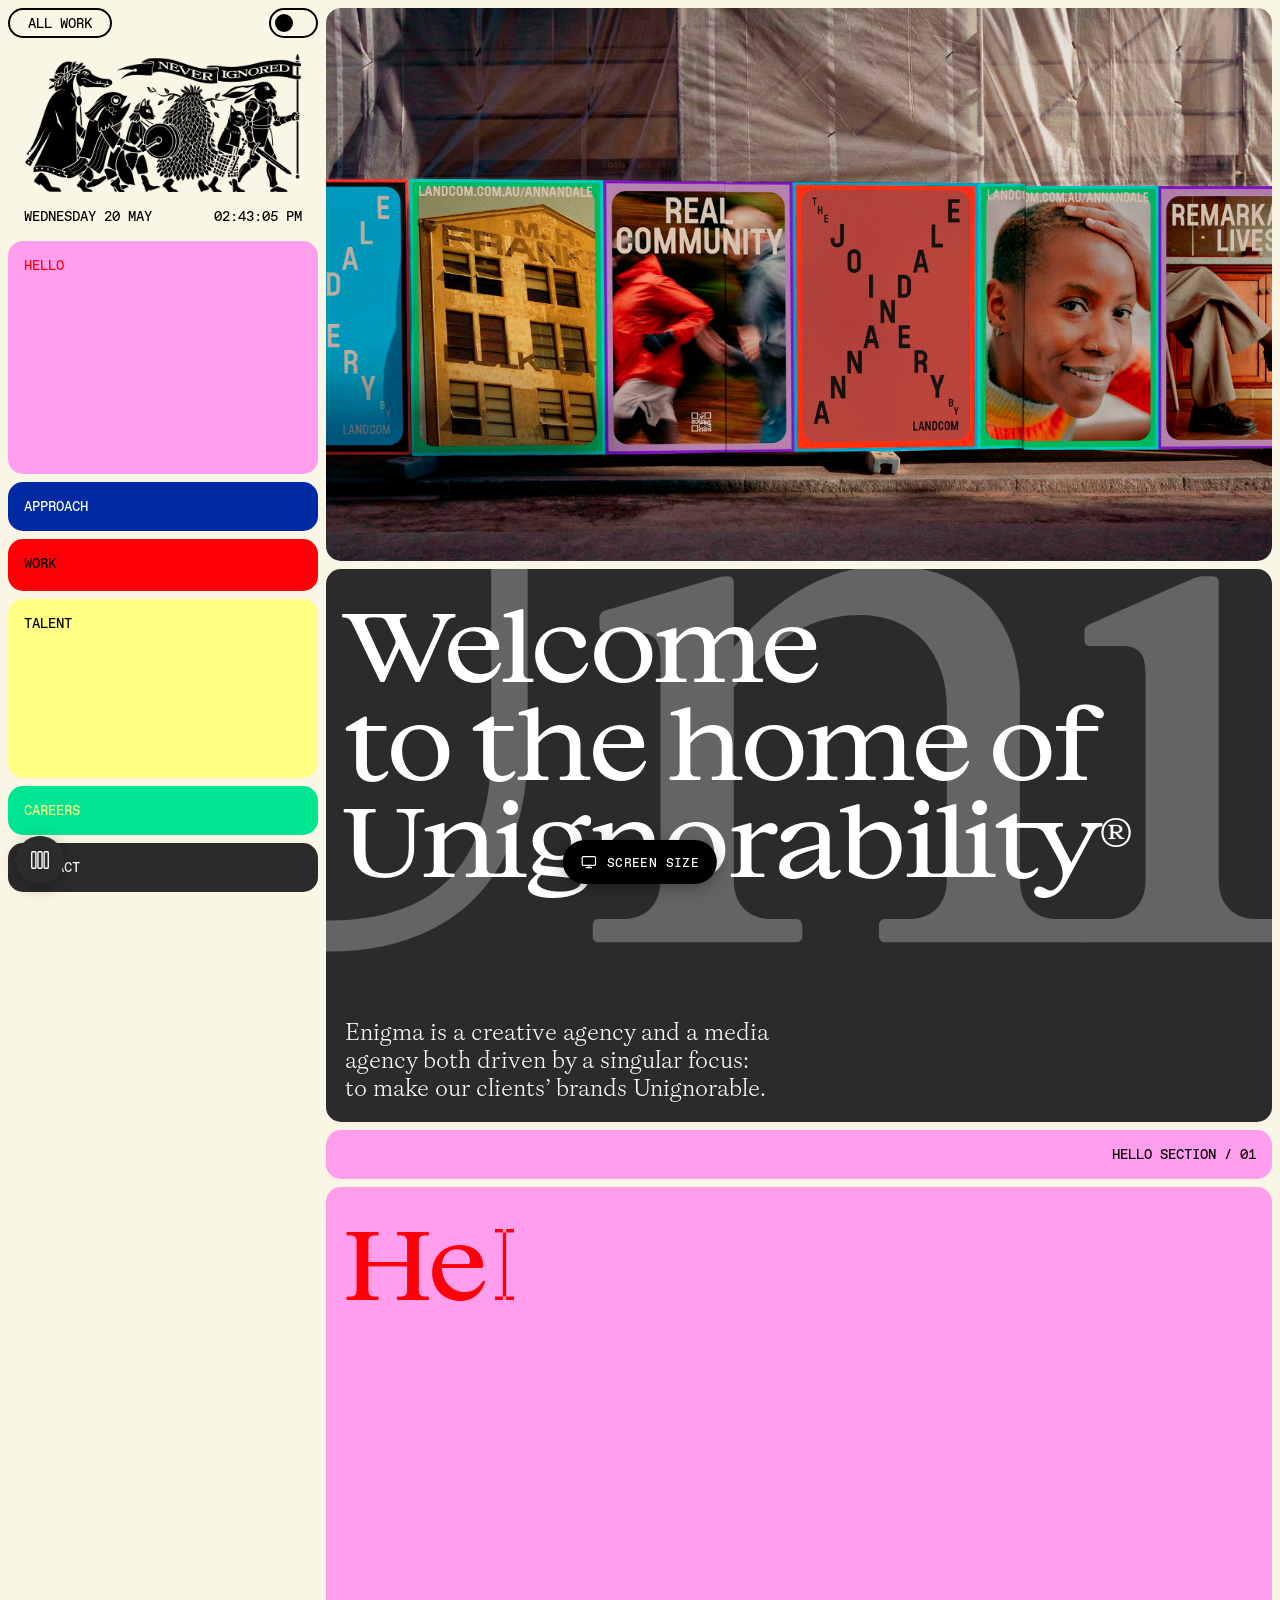
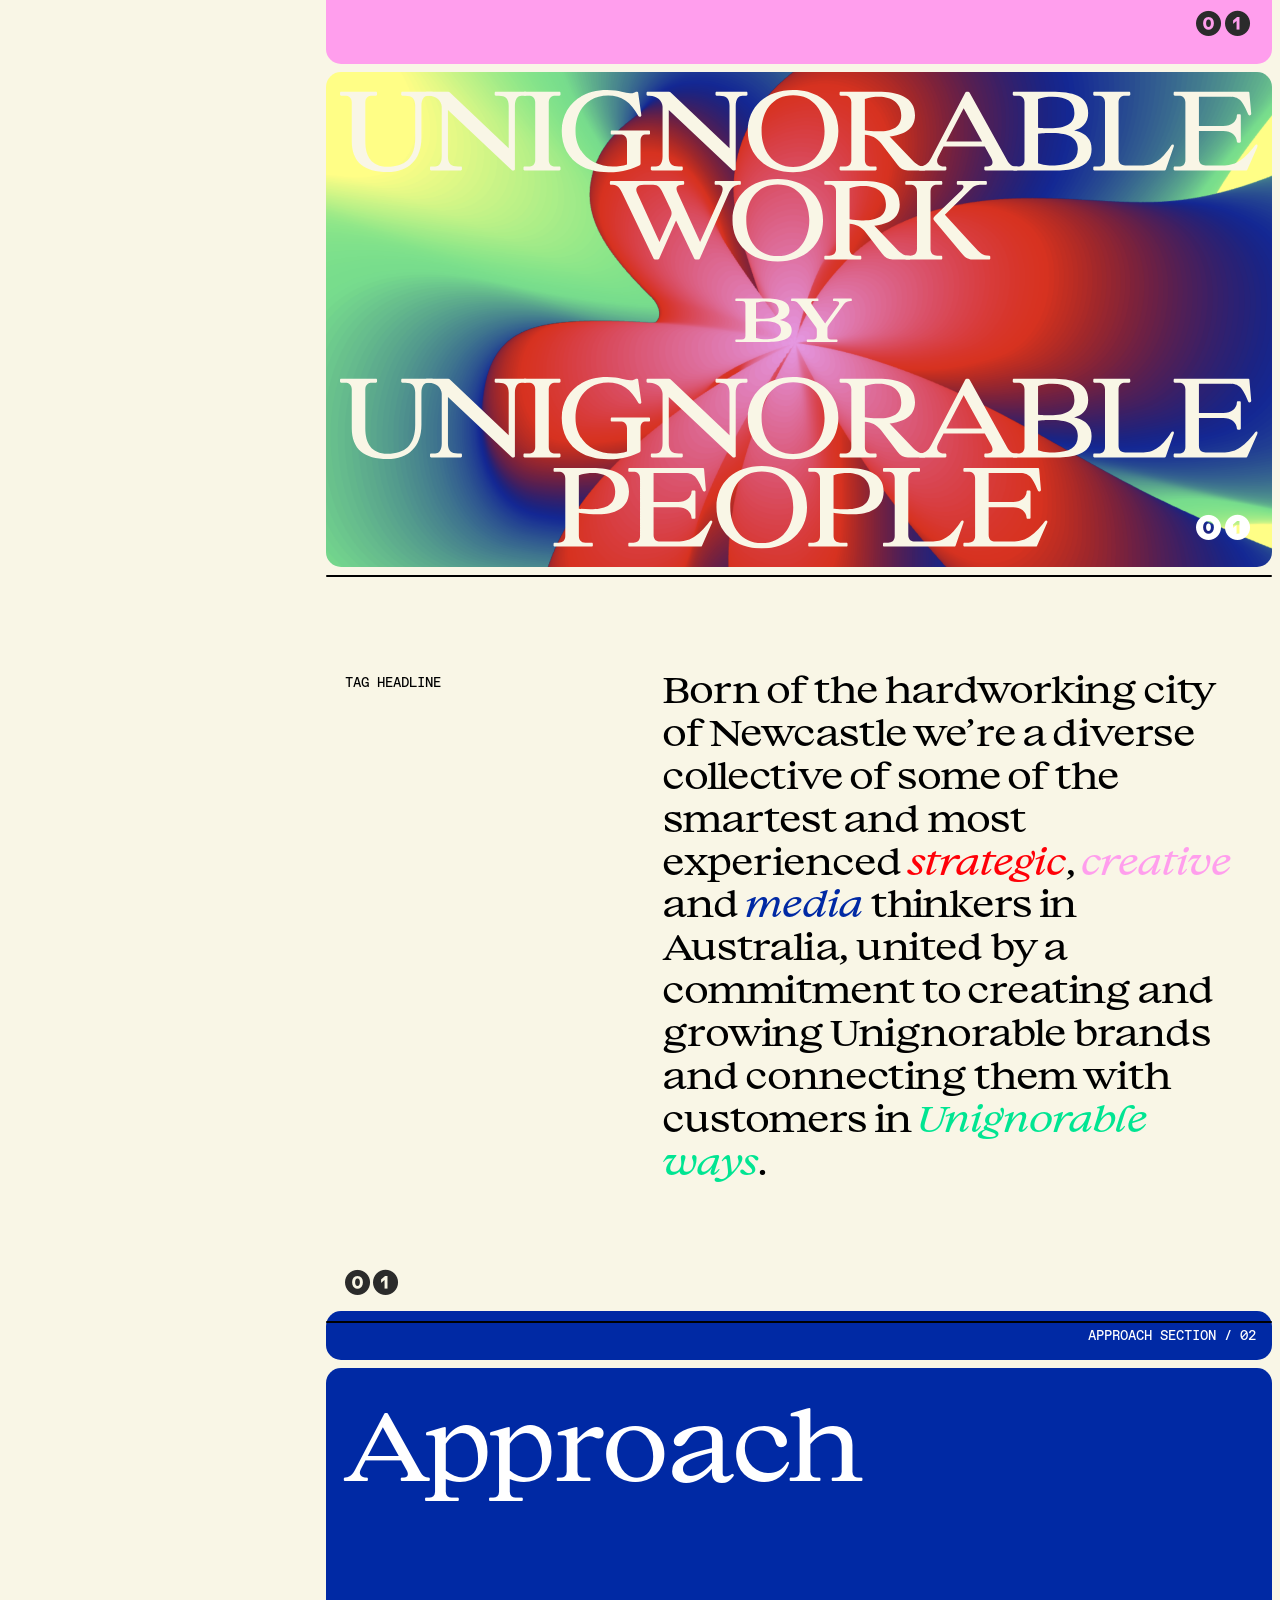
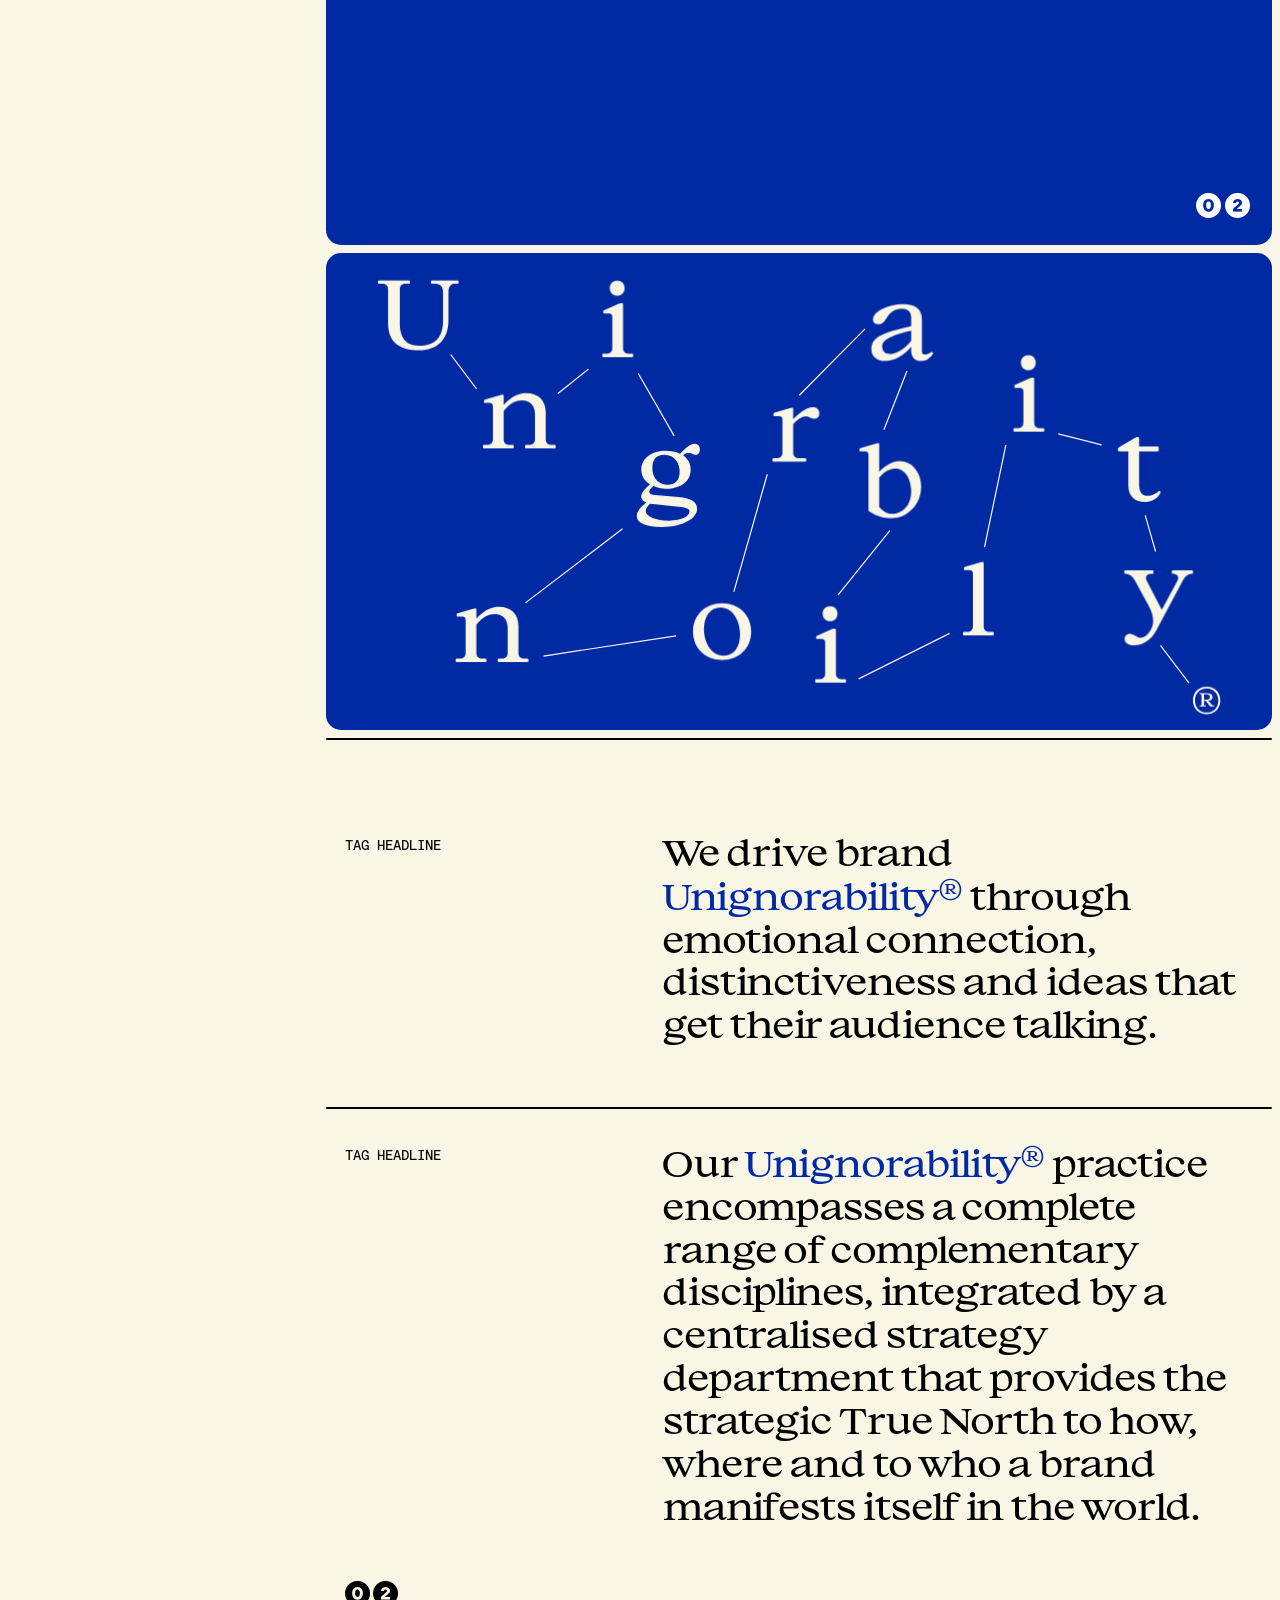
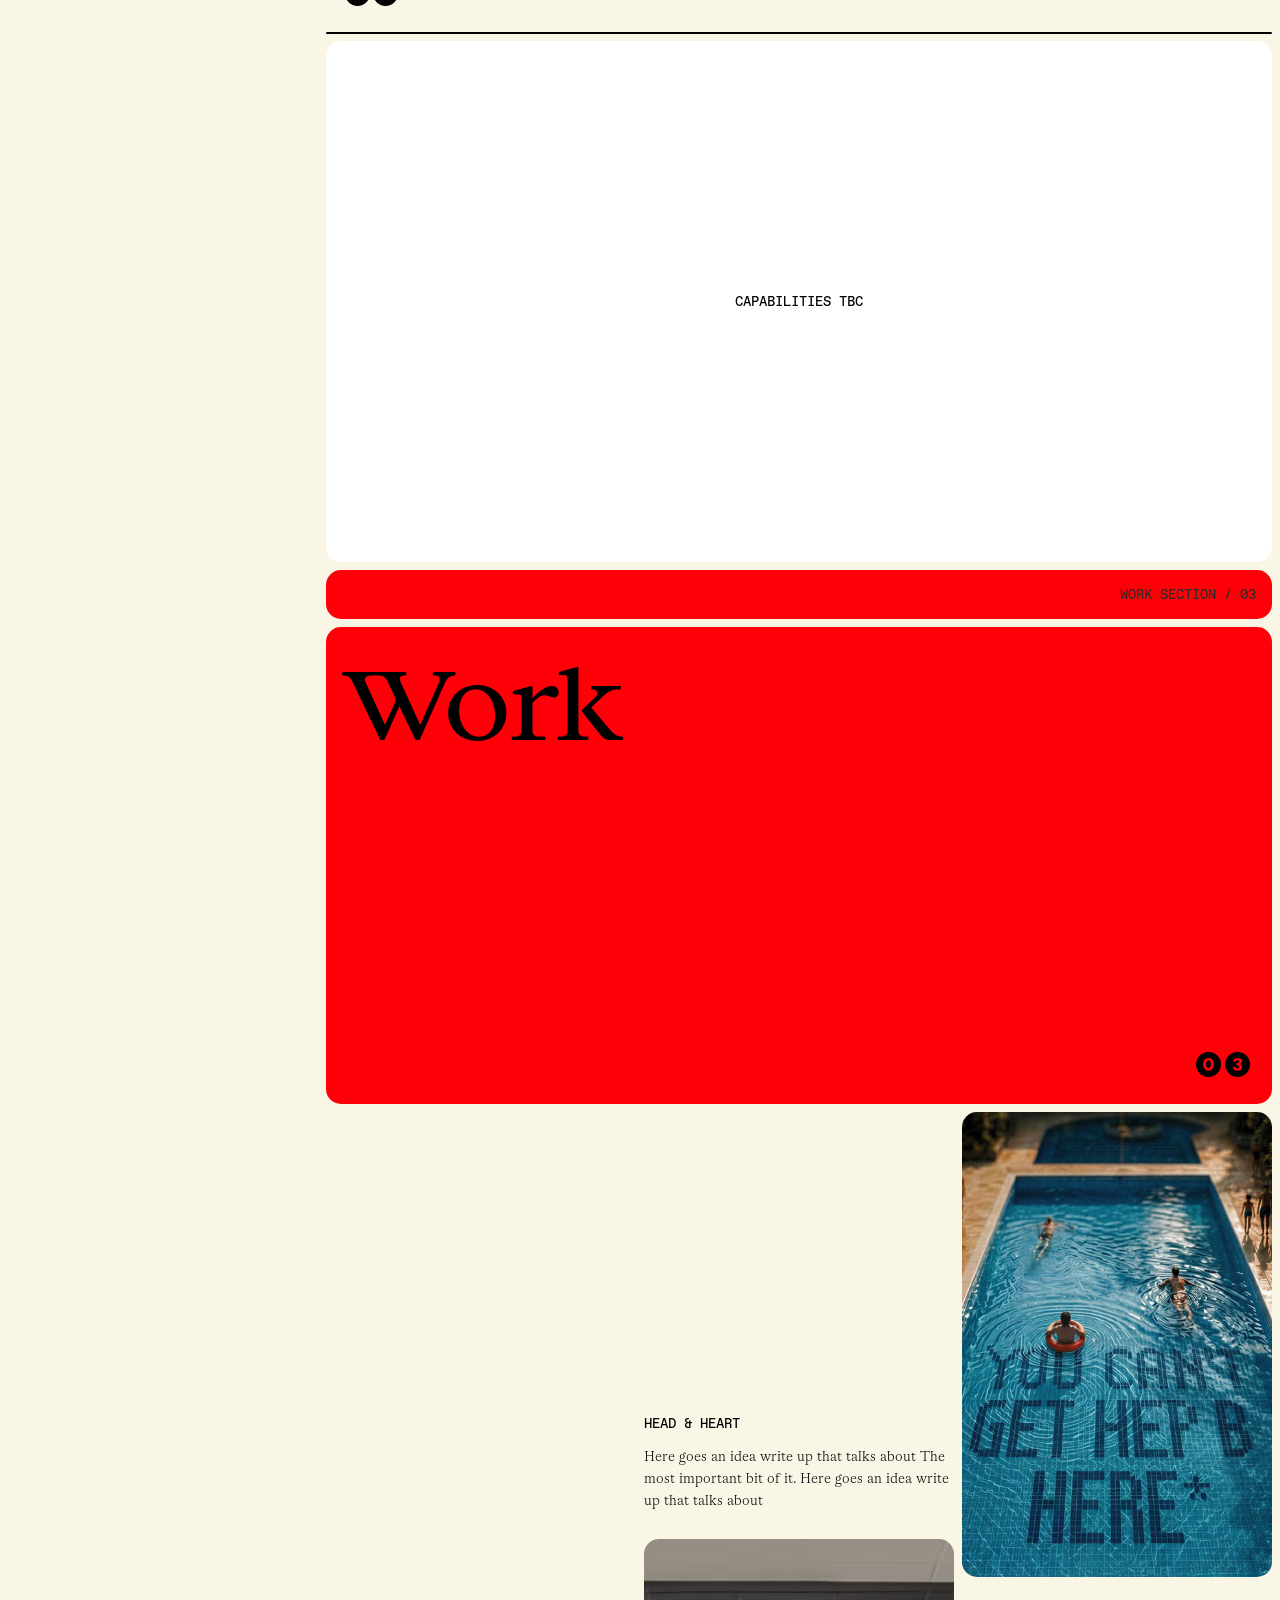
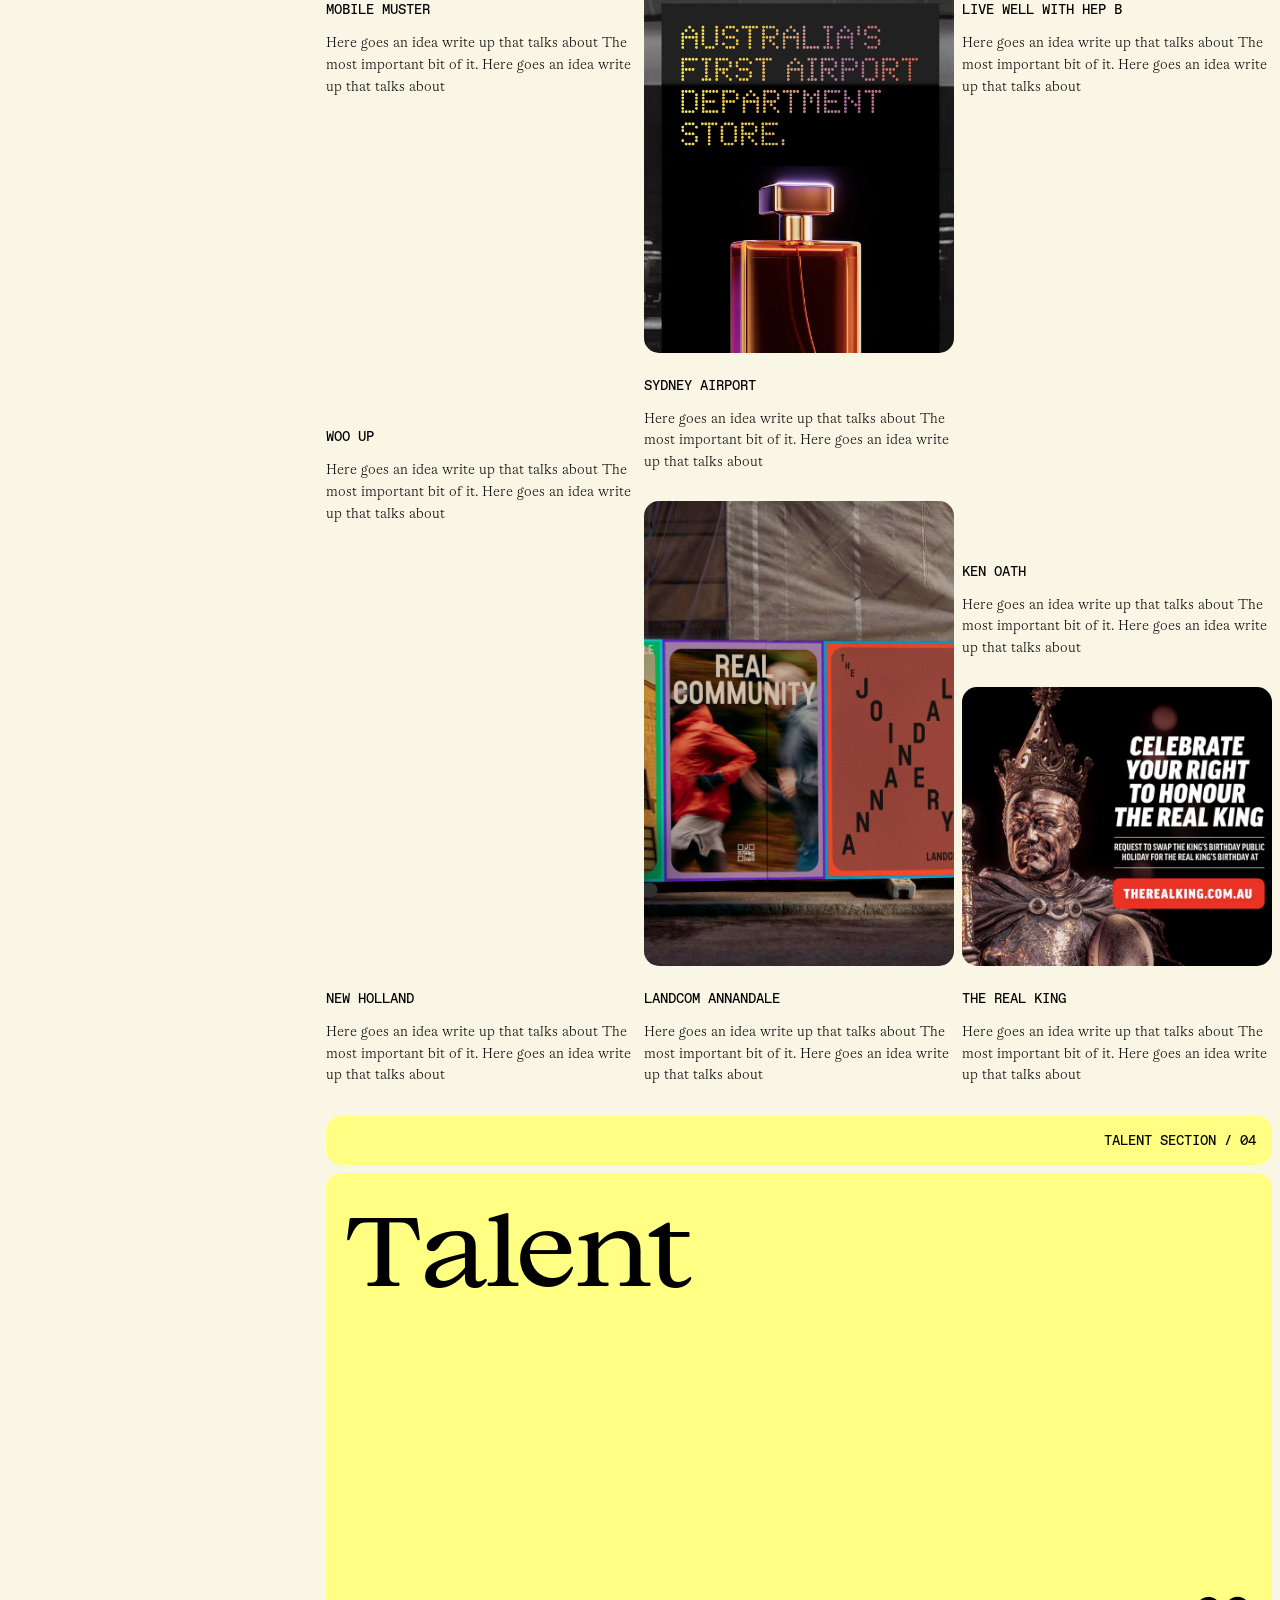
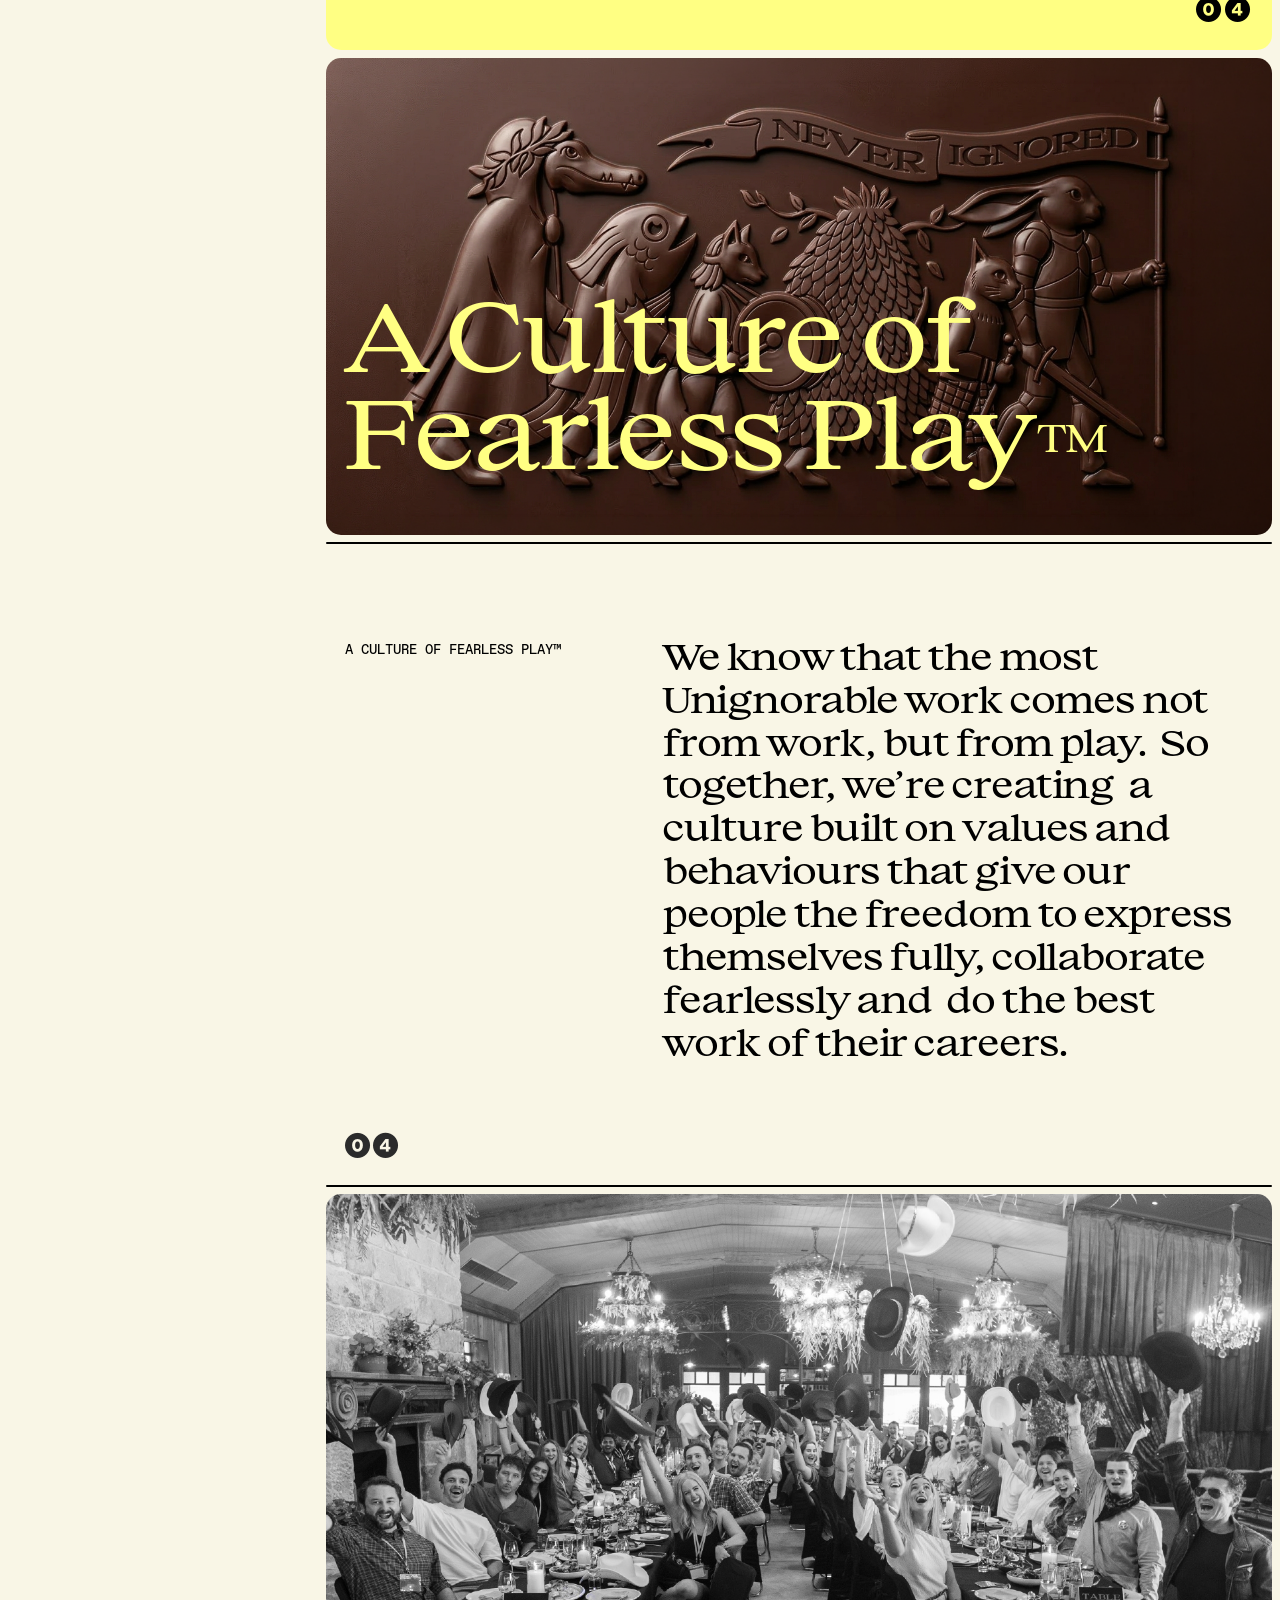
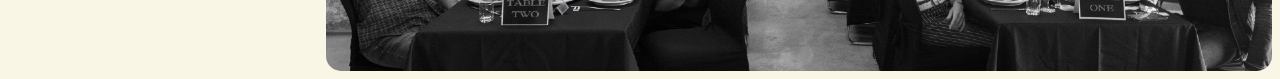
==== commit 3edd6283: "Dev handover: remove mobile Snake game (Unignorability shows the constellation, same as desktop) Rol" ====
--- a/index.html
+++ b/index.html
@@ -1239,298 +1239,6 @@
     };
   })();
 
-  /* ---- SNAKE (mobile only): the Unignorability "chain" cell becomes a Nokia-style Snake game.
-     Head = U, body spells U-n-i-g-n-o-r-a-b-i-l-i-t-y, the ® apple grows the next glyph; complete
-     the word (final ® snaps on as the tail) -> "GAME OVER" (win). Hit a wall or yourself -> CRASHED.
-     Desktop keeps the constellation train (this only builds at <=600px). ---- */
-  (function snakeGame() {
-    var cell = document.querySelector("#view-aldo .al-cell");
-    if (!cell) return;
-    var mq = window.matchMedia("(max-width: 600px)");
-
-    var GLYPHS = ["U", "n", "i", "g", "n", "o", "r", "a", "b", "i", "l", "i", "t", "y", "®"];
-    var COLS = 11, ROWS = 11;
-    var BASE_TICK = 200, MIN_TICK = 130, TICK_STEP = 5;   // gentler ramp 200->130ms (easier to finish)
-    var BLUE = "#0029A4", CREAM = "#f9f6e6";
-
-    var el = {}, G = null, timer = null, io = null, onScreen = false, built = false;
-
-    function mk(tag, cls, txt) { var e = document.createElement(tag); if (cls) e.className = cls; if (txt != null) e.textContent = txt; return e; }
-
-    function build() {
-      if (built) return;
-      var wrap = mk("div", "snk-wrap");
-      var prog = mk("div", "snk-progress");
-      var board = mk("div", "snk-board");
-      var canvas = mk("canvas", "snk-canvas");
-      var overlay = mk("div", "snk-overlay");
-      // --- idle COVER: title + pixel snake (animated tongue) + legend + pixel START button ---
-      var cover = mk("div", "snk-cover");
-      var title = mk("div", "snk-title", "UNIGNORABILITY");
-      var art = mk("canvas", "snk-art");
-      var legend = mk("div", "snk-legend");
-      legend.innerHTML = '<span class="snk-lkey">U</span><span class="snk-lkey">@</span>' +
-        '<span class="snk-ltext">TAP OR STEER TO PLAY&nbsp; ·&nbsp; EAT @ TO SPELL THE WORD</span>';
-      var start = mk("button", "snk-start", "START"); start.type = "button";
-      cover.appendChild(title); cover.appendChild(art); cover.appendChild(legend); cover.appendChild(start);
-      // --- end screen (dead / win): title + sub + coffee form + replay ---
-      var end = mk("div", "snk-end hidden");
-      var oTitle = mk("div", "snk-otitle");
-      var oSub = mk("div", "snk-osub");
-      var form = mk("form", "snk-form hidden"); form.noValidate = true;
-      var email = mk("input", "snk-email"); email.type = "email"; email.placeholder = "you@email.com"; email.setAttribute("autocomplete", "email");
-      var claim = mk("button", "snk-claim", "CLAIM ☕"); claim.type = "submit";
-      form.appendChild(email); form.appendChild(claim);
-      var replay = mk("button", "snk-replay hidden", "↻ PLAY AGAIN"); replay.type = "button";
-      end.appendChild(oTitle); end.appendChild(oSub); end.appendChild(form); end.appendChild(replay);
-      overlay.appendChild(cover); overlay.appendChild(end);
-      board.appendChild(canvas); board.appendChild(overlay);
-      var dpad = mk("div", "snk-dpad");
-      var up = mk("button", "snk-btn snk-up", "▲"), left = mk("button", "snk-btn snk-left", "◀"),
-          down = mk("button", "snk-btn snk-down", "▼"), right = mk("button", "snk-btn snk-right", "▶");
-      [up, left, down, right].forEach(function (b) { b.type = "button"; });
-      dpad.appendChild(up); dpad.appendChild(left); dpad.appendChild(down); dpad.appendChild(right);
-      wrap.appendChild(prog); wrap.appendChild(board); wrap.appendChild(dpad);
-      cell.appendChild(wrap);
-      el = { wrap: wrap, prog: prog, board: board, canvas: canvas, ctx: canvas.getContext("2d"),
-             overlay: overlay, cover: cover, art: art, title: title, start: start,
-             end: end, oTitle: oTitle, oSub: oSub, form: form, email: email, replay: replay };
-
-      bindDir(up, 0, -1); bindDir(down, 0, 1); bindDir(left, -1, 0); bindDir(right, 1, 0);
-      // overlay tap starts/retries on idle/dead; on WIN the form + replay handle interaction.
-      overlay.addEventListener("pointerdown", function (e) { if (G && G.status === "win") return; e.preventDefault(); onTap(); });
-      [form, replay, start].forEach(function (n) { n.addEventListener("pointerdown", function (e) { e.stopPropagation(); }); });
-      start.addEventListener("click", function (e) { e.preventDefault(); startGame(); });
-      form.addEventListener("submit", function (e) { e.preventDefault(); onClaim(); });
-      replay.addEventListener("click", function (e) { e.preventDefault(); reset(); startGame(); });
-
-      built = true;
-      reset();    // creates G first...
-      resize();   // ...then size the canvas + draw
-    }
-
-    function destroy() { clearTimer(); if (el.wrap && el.wrap.parentNode) el.wrap.parentNode.removeChild(el.wrap); built = false; G = null; el = {}; }
-
-    function bindDir(btn, dx, dy) {
-      btn.addEventListener("pointerdown", function (e) {
-        e.preventDefault();
-        if (!G) return;
-        if (G.status === "idle") { setDir(dx, dy); startGame(); }
-        else if (G.status === "play") { setDir(dx, dy); }
-        else { onTap(); }   // dead/win -> retry
-      });
-    }
-
-    function setDir(dx, dy) { if (!G) return; if (dx === -G.dir.x && dy === -G.dir.y) return; G.nextDir = { x: dx, y: dy }; }
-
-    function reset() {
-      var my = Math.floor(ROWS / 2);
-      G = { snake: [{ x: 2, y: my }], dir: { x: 1, y: 0 }, nextDir: { x: 1, y: 0 }, food: null, status: "idle" };
-      placeFood(); updateProgress();
-      showOverlay("SNAKE", "TAP OR STEER TO PLAY · EAT ® TO SPELL THE WORD");
-      draw();
-    }
-
-    function startGame() { if (!G) return; stopAttract(); hideOverlay(); G.status = "play"; updateProgress(); scheduleTick(); }
-
-    function onTap() { if (!G) return; if (G.status === "idle") startGame(); else if (G.status === "dead") { reset(); startGame(); } }
-
-    function placeFood() {
-      var occ = {}; G.snake.forEach(function (s) { occ[s.x + "," + s.y] = 1; });
-      var free = [];
-      for (var x = 0; x < COLS; x++) for (var y = 0; y < ROWS; y++) if (!occ[x + "," + y]) free.push({ x: x, y: y });
-      G.food = free.length ? free[Math.floor(Math.random() * free.length)] : null;
-    }
-
-    function advance() {
-      if (!G || G.status !== "play") return;
-      G.dir = G.nextDir;
-      var head = G.snake[0], nx = head.x + G.dir.x, ny = head.y + G.dir.y;
-      // walls WRAP (AD): exit one side -> re-enter the opposite. Only self-collision kills.
-      if (nx < 0) nx = COLS - 1; else if (nx >= COLS) nx = 0;
-      if (ny < 0) ny = ROWS - 1; else if (ny >= ROWS) ny = 0;
-      var eating = G.food && nx === G.food.x && ny === G.food.y;
-      for (var i = 0; i < G.snake.length; i++) {
-        if (i === G.snake.length - 1 && !eating) continue;   // tail vacates unless we're growing
-        if (G.snake[i].x === nx && G.snake[i].y === ny) return die();
-      }
-      G.snake.unshift({ x: nx, y: ny });
-      if (eating) {
-        if (G.snake.length >= GLYPHS.length) return win();   // final ® placed -> word complete
-        placeFood(); updateProgress();
-      } else {
-        G.snake.pop();
-      }
-    }
-
-    function die() { G.status = "dead"; showOverlay("CRASHED", "TAP TO RETRY"); }
-    function win() { G.status = "win"; G.food = null; updateProgress(); showOverlay("GAME OVER", "YOU'VE EARNED A FREE COFFEE ON US ☕", true); }
-
-    function currentTick() { return Math.max(MIN_TICK, BASE_TICK - (G.snake.length - 1) * TICK_STEP); }
-    function tick() { timer = null; advance(); draw(); if (G && G.status === "play") scheduleTick(); }
-    function scheduleTick() { clearTimer(); if (onScreen) timer = setTimeout(tick, currentTick()); }
-    function clearTimer() { if (timer) { clearTimeout(timer); timer = null; } }
-
-    function resize() {
-      if (!built) return;
-      var bw = el.board.clientWidth, bh = el.board.clientHeight;
-      if (bw <= 0 || bh <= 0) return;
-      var size = Math.floor(Math.min(bw, bh));
-      var dpr = Math.min(window.devicePixelRatio || 1, 2);
-      el.size = size; el.cell = size / COLS;
-      el.canvas.style.width = size + "px"; el.canvas.style.height = size + "px";
-      el.canvas.width = Math.round(size * dpr); el.canvas.height = Math.round(size * dpr);
-      el.ctx.setTransform(dpr, 0, 0, dpr, 0, 0);
-      draw();
-      if (G && G.status === "idle") resizeArt();
-    }
-
-    function drawCell(gx, gy, glyph, head) {
-      var ctx = el.ctx, c = el.cell, pad = Math.max(1, c * 0.08), x = gx * c + pad, y = gy * c + pad, w = c - pad * 2;
-      ctx.fillStyle = CREAM; ctx.fillRect(x, y, w, w);
-      if (head) { ctx.strokeStyle = BLUE; ctx.lineWidth = Math.max(2, c * 0.09); ctx.strokeRect(x + ctx.lineWidth, y + ctx.lineWidth, w - ctx.lineWidth * 2, w - ctx.lineWidth * 2); }
-      if (glyph) { ctx.fillStyle = BLUE; ctx.font = (c * 0.6) + 'px "ABC Favorit Mono", monospace'; ctx.textAlign = "center"; ctx.textBaseline = "middle"; ctx.fillText(glyph, gx * c + c / 2, gy * c + c / 2 + c * 0.03); }
-    }
-
-    function draw() {
-      if (!built || !el.ctx || !el.size || !G) return;
-      var ctx = el.ctx, c = el.cell;
-      ctx.clearRect(0, 0, el.size, el.size);
-      ctx.fillStyle = "rgba(249,246,230,0.07)";   // faint LCD dot grid
-      for (var gx = 0; gx < COLS; gx++) for (var gy = 0; gy < ROWS; gy++) ctx.fillRect(gx * c + c / 2 - 1, gy * c + c / 2 - 1, 2, 2);
-      if (G.food) drawCell(G.food.x, G.food.y, "®", false);
-      for (var i = G.snake.length - 1; i >= 0; i--) drawCell(G.snake[i].x, G.snake[i].y, GLYPHS[i] || "", i === 0);
-    }
-
-    function updateProgress() {
-      if (!el.prog) return;
-      var lit = G ? G.snake.length : 1, html = "";
-      for (var i = 0; i < GLYPHS.length; i++) {
-        var ch = GLYPHS[i] === "®" ? "®" : GLYPHS[i].toUpperCase();
-        html += '<span class="' + (i < lit ? "" : "dim") + '">' + ch + "</span>";
-      }
-      el.prog.innerHTML = html;
-    }
-
-    function showOverlay(t, s, withForm) {
-      var idle = G && G.status === "idle";
-      el.cover.classList.toggle("hidden", !idle);   // idle -> cover art; dead/win -> end screen
-      el.end.classList.toggle("hidden", idle);
-      if (!idle) {
-        el.oTitle.textContent = t; el.oSub.textContent = s;
-        if (el.email) { el.email.value = ""; el.email.classList.remove("err"); }
-        el.form.classList.toggle("hidden", !withForm);
-        el.replay.classList.toggle("hidden", !withForm);
-      }
-      el.overlay.classList.remove("hidden");
-      if (idle) startAttract(); else stopAttract();
-    }
-    function hideOverlay() { el.overlay.classList.add("hidden"); }
-
-    /* ---- idle "attract" animations: snake-tongue flick + sequential tile light-up ---- */
-    var attract = { tongue: null, tiles: null, tongueOut: false, litIdx: 0 };
-    function startAttract() {
-      stopAttract();
-      if (!onScreen) return;
-      attract.tongueOut = false; resizeArt();
-      attract.tongue = setInterval(function () { attract.tongueOut = !attract.tongueOut; drawArt(); }, 420);
-      attract.litIdx = 0; updateAttractTiles();
-      attract.tiles = setInterval(function () {
-        attract.litIdx++;
-        if (attract.litIdx > GLYPHS.length + 5) attract.litIdx = 0;   // sweep 0..15, hold, restart
-        updateAttractTiles();
-      }, 170);
-    }
-    function stopAttract() {
-      if (attract.tongue) { clearInterval(attract.tongue); attract.tongue = null; }
-      if (attract.tiles) { clearInterval(attract.tiles); attract.tiles = null; }
-    }
-    function updateAttractTiles() {
-      if (!el.prog) return;
-      var sp = el.prog.children, n = Math.min(attract.litIdx, GLYPHS.length);
-      for (var i = 0; i < sp.length; i++) sp[i].classList.toggle("dim", i >= n);
-    }
-
-    /* ---- pixel snake illustration on the cover (procedural; segments + head + flicking tongue) ---- */
-    function resizeArt() {
-      if (!el.art) return;
-      var W = el.art.clientWidth, H = el.art.clientHeight;
-      if (W <= 0 || H <= 0) return;
-      var dpr = Math.min(window.devicePixelRatio || 1, 2);
-      el.art._w = W; el.art._h = H;
-      el.art.width = Math.round(W * dpr); el.art.height = Math.round(H * dpr);
-      el.art.getContext("2d").setTransform(dpr, 0, 0, dpr, 0, 0);
-      drawArt();
-    }
-    var ART_PATH = [
-      [0.24, 0.16], [0.40, 0.16], [0.56, 0.16], [0.70, 0.20], [0.75, 0.34], [0.69, 0.47],
-      [0.55, 0.50], [0.40, 0.50], [0.30, 0.57], [0.30, 0.72], [0.42, 0.82], [0.58, 0.82], [0.71, 0.82]
-    ];
-    function drawSeg(ctx, cx, cy, s) {
-      var r = s / 2, w = Math.round(s);
-      ctx.fillStyle = CREAM; ctx.fillRect(Math.round(cx - r), Math.round(cy - r), w, w);
-      var d = Math.max(2, s * 0.24);
-      ctx.fillStyle = "rgba(0,41,164,0.45)"; ctx.fillRect(Math.round(cx - d / 2), Math.round(cy - d / 2), Math.round(d), Math.round(d));
-    }
-    function drawArt() {
-      if (!el.art) return;
-      var ctx = el.art.getContext("2d"), W = el.art._w || el.art.clientWidth, H = el.art._h || el.art.clientHeight;
-      if (!W || !H) return;
-      ctx.clearRect(0, 0, W, H);
-      var seg = Math.max(6, W * 0.115);
-      for (var i = ART_PATH.length - 1; i >= 1; i--) drawSeg(ctx, ART_PATH[i][0] * W, ART_PATH[i][1] * H, seg);
-      var hx = ART_PATH[0][0] * W, hy = ART_PATH[0][1] * H;
-      drawSeg(ctx, hx, hy, seg * 1.2);                                    // head
-      ctx.fillStyle = BLUE; var e = Math.max(2, seg * 0.2);
-      ctx.fillRect(Math.round(hx + seg * 0.12), Math.round(hy - seg * 0.15), Math.round(e), Math.round(e));  // eye
-      // tongue: extends LEFT from the head, forked, flicking
-      ctx.fillStyle = CREAM;
-      var tx = hx - seg * 0.55, th = Math.max(2, seg * 0.13), len = attract.tongueOut ? seg * 0.95 : seg * 0.32;
-      ctx.fillRect(Math.round(tx - len), Math.round(hy - th / 2), Math.round(len), Math.round(th));
-      if (attract.tongueOut) {
-        var fl = Math.round(seg * 0.3);
-        ctx.fillRect(Math.round(tx - len - fl + th), Math.round(hy - th / 2 - seg * 0.2), fl, Math.round(th));
-        ctx.fillRect(Math.round(tx - len - fl + th), Math.round(hy - th / 2 + seg * 0.2), fl, Math.round(th));
-      }
-    }
-    function onClaim() {
-      var v = (el.email.value || "").trim();
-      if (!/^[^@\s]+@[^@\s]+\.[^@\s]+$/.test(v)) { el.email.classList.add("err"); el.email.focus(); return; }
-      // PROTOTYPE ONLY: no backend — nothing is sent or stored. Wire to a real service to actually
-      // capture emails / issue the reward.
-      el.email.classList.remove("err");
-      el.oSub.textContent = "☕ ON ITS WAY — CHECK YOUR INBOX";
-      el.form.classList.add("hidden");
-    }
-
-    function init() { if (mq.matches) build(); else destroy(); }
-
-    io = new IntersectionObserver(function (en) {
-      onScreen = en[0].isIntersecting;
-      if (onScreen) { if (G && G.status === "play") scheduleTick(); else if (G && G.status === "idle") startAttract(); }
-      else { clearTimer(); stopAttract(); }
-    }, { threshold: 0.35 });
-    io.observe(cell);
-
-    (mq.addEventListener ? mq.addEventListener("change", init) : mq.addListener(init));
-    window.addEventListener("resize", function () { if (built) resize(); });
-    window.addEventListener("orientationchange", function () { if (built) setTimeout(resize, 250); });
-    document.addEventListener("visibilitychange", function () {
-      if (document.hidden) { clearTimer(); stopAttract(); }
-      else if (onScreen && G) { if (G.status === "play") scheduleTick(); else if (G.status === "idle") startAttract(); }
-    });
-    window.addEventListener("load", function () { setTimeout(init, 60); });
-    init();
-
-    // QA hook: setTimeout is throttled in unfocused/automated tabs, so the game can't run there.
-    // This drives it deterministically (force on-screen, step frame-by-frame, inspect state).
-    window.__SNAKE = {
-      get state() { return G; }, glyphs: GLYPHS, cols: COLS, rows: ROWS,
-      build: build, reset: reset, start: startGame, press: setDir, step: function () { advance(); draw(); },
-      onScreen: function (v) { onScreen = v; }, setFood: function (x, y) { if (G) G.food = { x: x, y: y }; }
-    };
-  })();
-
   (function darkToggle() {
     var toggles = document.querySelectorAll(".al-toggle");
     if (!toggles.length) return;
--- a/styles.css
+++ b/styles.css
@@ -1724,106 +1724,6 @@
   /* AD fix: the Born-of text overflowed into Approach because the desktop-pinned
      `.al-tc-hello { height: calc(1220.4*--u) }` leaked to mobile. Let it size to content. */
   #view-aldo .al-tc-hello { height: auto; }
-
-  /* ---- Snake game: on mobile the Unignorability cell becomes the game (desktop keeps the
-     constellation train). Cream-on-blue Nokia-LCD look, ABC Favorit Mono, on-screen D-pad. ---- */
-  #view-aldo .al-cell { position: relative; }
-  #view-aldo .al-cell .al-constel { display: none; }
-  .snk-wrap {
-    position: absolute; inset: 14px; z-index: 2;
-    display: flex; flex-direction: column; gap: 8px;
-    font-family: "ABC Favorit Mono", monospace; color: var(--cream);
-    touch-action: manipulation;
-  }
-  /* progress = row of chips: collected letters fill in as solid cream tiles, remaining are dim outlines */
-  .snk-progress { flex: 0 0 auto; display: flex; justify-content: center; gap: 2px; padding: 0 2px; }
-  .snk-progress span {
-    flex: 0 1 21px; height: 24px; display: inline-flex; align-items: center; justify-content: center;
-    border-radius: 3px; font-size: 13px; line-height: 1;
-    background: var(--cream); color: var(--blue);
-  }
-  .snk-progress span.dim { background: transparent; color: rgba(249,246,230,0.4); box-shadow: inset 0 0 0 1.5px rgba(249,246,230,0.3); }
-  .snk-board { position: relative; flex: 1 1 auto; min-height: 0; display: flex; align-items: center; justify-content: center; }
-  .snk-canvas { display: block; }
-  .snk-board::after {   /* LCD scanlines (over the canvas, under the overlay) */
-    content: ""; position: absolute; inset: 0; pointer-events: none;
-    background: repeating-linear-gradient(0deg, rgba(0,0,0,0.16) 0 1px, transparent 1px 3px);
-  }
-  .snk-overlay {
-    position: absolute; inset: 0; z-index: 3; display: flex; flex-direction: column;
-    align-items: center; justify-content: center; gap: 10px; text-align: center;
-    padding: 14px; background: rgba(0,41,164,0.88); cursor: pointer;
-  }
-  .snk-overlay.hidden { display: none; }
-  /* idle cover art (title + pixel snake + legend + START) vs end screen (dead/win) */
-  .snk-cover, .snk-end {
-    display: flex; flex-direction: column; align-items: center; justify-content: center;
-    gap: 8px; width: 100%; text-align: center;
-  }
-  .snk-cover.hidden, .snk-end.hidden { display: none; }
-  .snk-title {
-    font: 700 clamp(20px, 9cqw, 38px)/0.9 "ABC Favorit Mono", monospace;
-    letter-spacing: -0.5px; text-transform: uppercase; color: var(--cream); white-space: nowrap;
-    text-shadow: 2px 2px 0 #001a63, 4px 4px 0 #001149;
-  }
-  .snk-art { width: 60%; max-width: 190px; aspect-ratio: 5 / 4; image-rendering: pixelated; }
-  .snk-legend { display: flex; align-items: center; gap: 6px; max-width: 94%; }
-  .snk-lkey {
-    flex: 0 0 auto; display: inline-flex; align-items: center; justify-content: center;
-    width: 22px; height: 24px; border: 1.5px solid rgba(249,246,230,0.5); border-radius: 3px;
-    font: 13px/1 "ABC Favorit Mono", monospace; color: var(--cream);
-  }
-  .snk-ltext {
-    font: 10px/1.45 "ABC Favorit Mono", monospace; letter-spacing: 1px; text-transform: uppercase;
-    color: var(--cream); opacity: 0.85; text-align: left;
-  }
-  .snk-start {
-    -webkit-appearance: none; appearance: none; margin-top: 4px; cursor: pointer;
-    background: var(--cream); color: var(--blue); border: none; border-radius: 6px;
-    padding: 12px 42px; font: 22px/1 "ABC Favorit Mono", monospace; letter-spacing: 3px; text-transform: uppercase;
-    box-shadow: 0 5px 0 #b7b39a; transition: transform 0.08s ease, box-shadow 0.08s ease;
-    touch-action: manipulation;
-  }
-  .snk-start:active { transform: translateY(4px) scale(0.96); box-shadow: 0 1px 0 #b7b39a; }
-  .snk-otitle { font-size: 24px; letter-spacing: 3px; text-transform: uppercase; }
-  .snk-osub { font-size: 11px; letter-spacing: 1.5px; text-transform: uppercase; opacity: 0.85; max-width: 16em; line-height: 1.6; }
-  /* win screen: free-coffee email capture (prototype — no backend wired) */
-  .snk-form { display: flex; flex-direction: column; gap: 8px; width: 86%; max-width: 240px; margin-top: 2px; }
-  .snk-form.hidden { display: none; }
-  .snk-email {
-    -webkit-appearance: none; appearance: none; width: 100%; box-sizing: border-box; text-align: center;
-    padding: 11px 12px; border: 2px solid var(--cream); border-radius: 8px;
-    background: transparent; color: var(--cream); font: 13px/1 "ABC Favorit Mono", monospace;
-  }
-  .snk-email::placeholder { color: rgba(249,246,230,0.5); }
-  .snk-email.err { border-color: #ff6a6a; }
-  .snk-claim {
-    -webkit-appearance: none; appearance: none; width: 100%; padding: 11px; cursor: pointer;
-    border: none; border-radius: 8px; background: var(--cream); color: var(--blue);
-    font: 14px/1 "ABC Favorit Mono", monospace; letter-spacing: 1px; text-transform: uppercase;
-  }
-  .snk-replay {
-    -webkit-appearance: none; appearance: none; background: transparent; border: none; cursor: pointer;
-    color: var(--cream); font: 11px/1 "ABC Favorit Mono", monospace; letter-spacing: 1px;
-    text-transform: uppercase; text-decoration: underline; opacity: 0.8; margin-top: 4px;
-  }
-  .snk-replay.hidden { display: none; }
-  .snk-dpad {
-    flex: 0 0 auto; display: grid; gap: 8px; width: 246px; margin: 4px auto 0;
-    grid-template-columns: repeat(3, 1fr); grid-template-rows: 68px 68px; touch-action: none;
-  }
-  .snk-btn {
-    -webkit-appearance: none; appearance: none; margin: 0; padding: 0;
-    border: 2.5px solid var(--cream); background: transparent; color: var(--cream);
-    border-radius: 12px; font: 32px/1 "ABC Favorit Mono", monospace;
-    display: flex; align-items: center; justify-content: center;
-    cursor: pointer; touch-action: none; -webkit-user-select: none; user-select: none;
-  }
-  .snk-btn:active { background: var(--cream); color: var(--blue); }
-  .snk-up { grid-area: 1 / 2 / 2 / 3; }
-  .snk-left { grid-area: 2 / 1 / 3 / 2; }
-  .snk-down { grid-area: 2 / 2 / 3 / 3; }
-  .snk-right { grid-area: 2 / 3 / 3 / 4; }
 
   /* welcome bigbg + body (mobile) */
   /* AD: big background word centred vertically in the grey tile (was pinned to the bottom) */
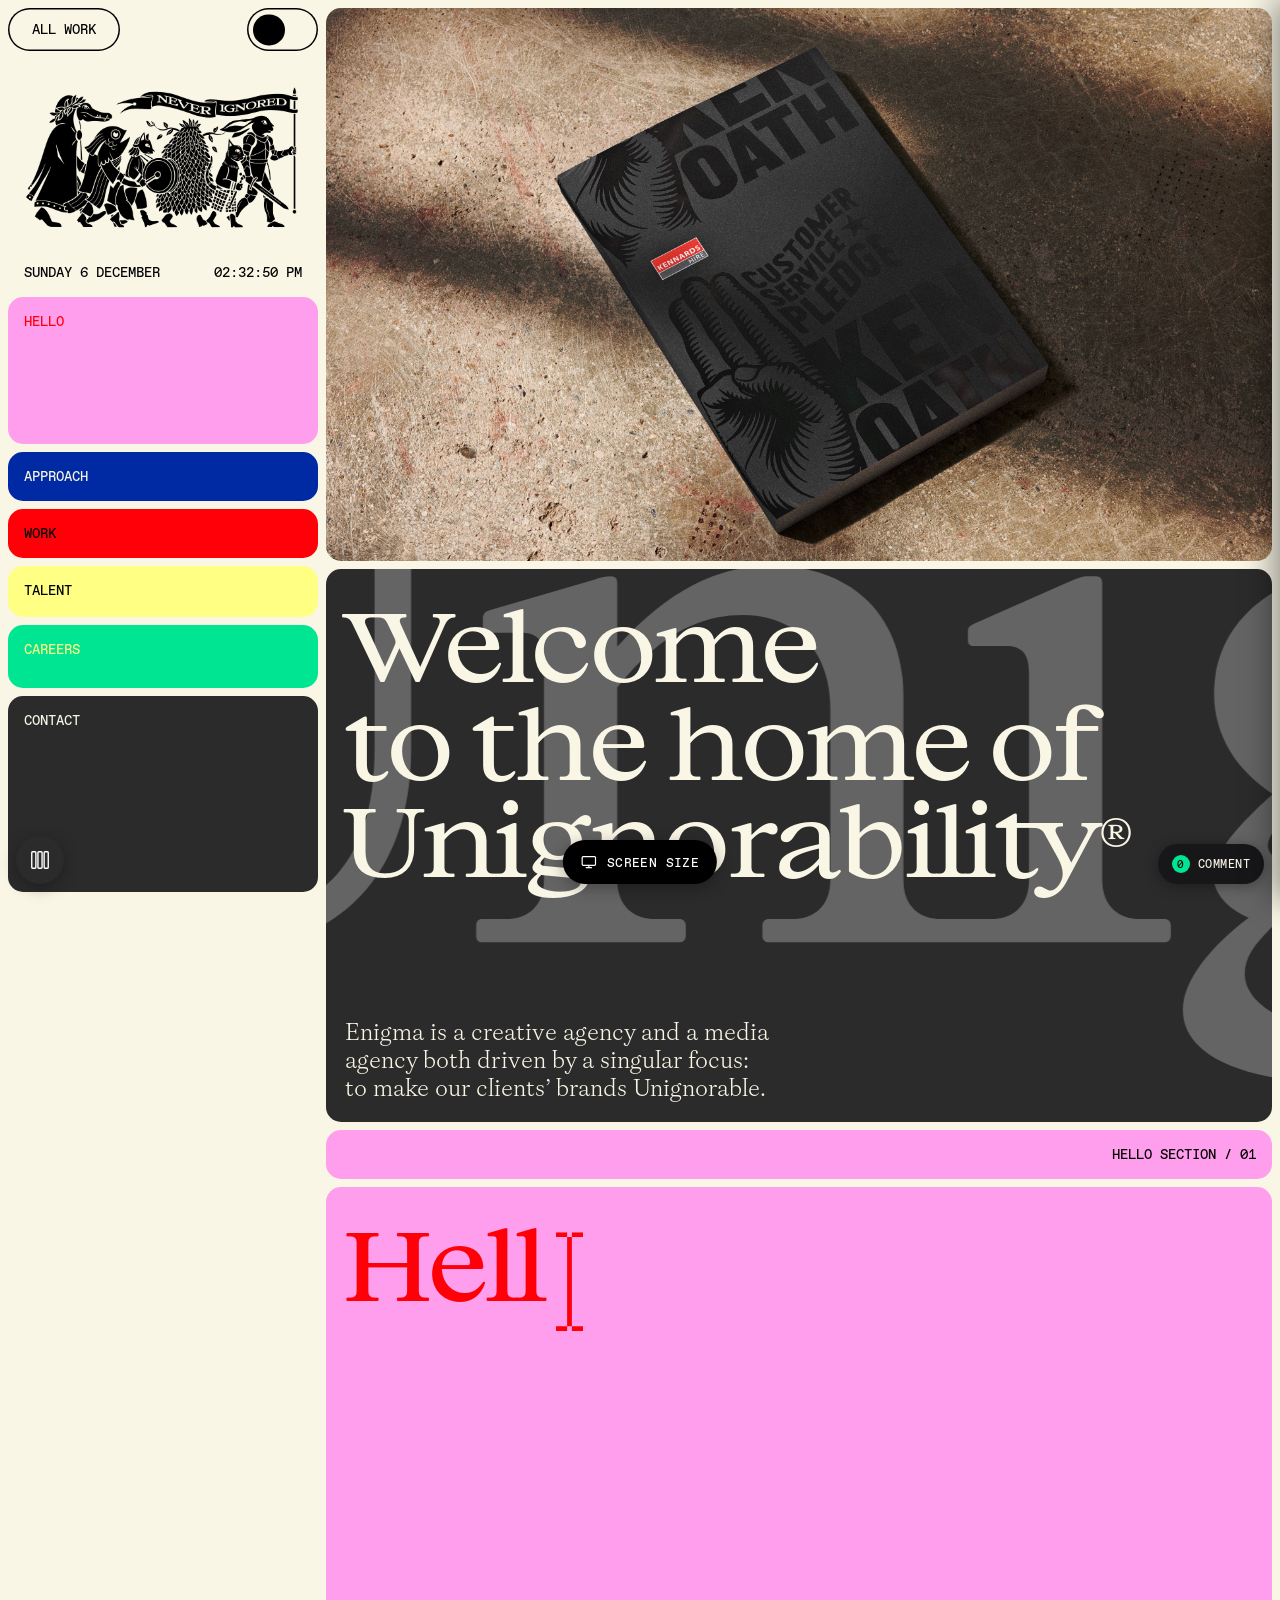
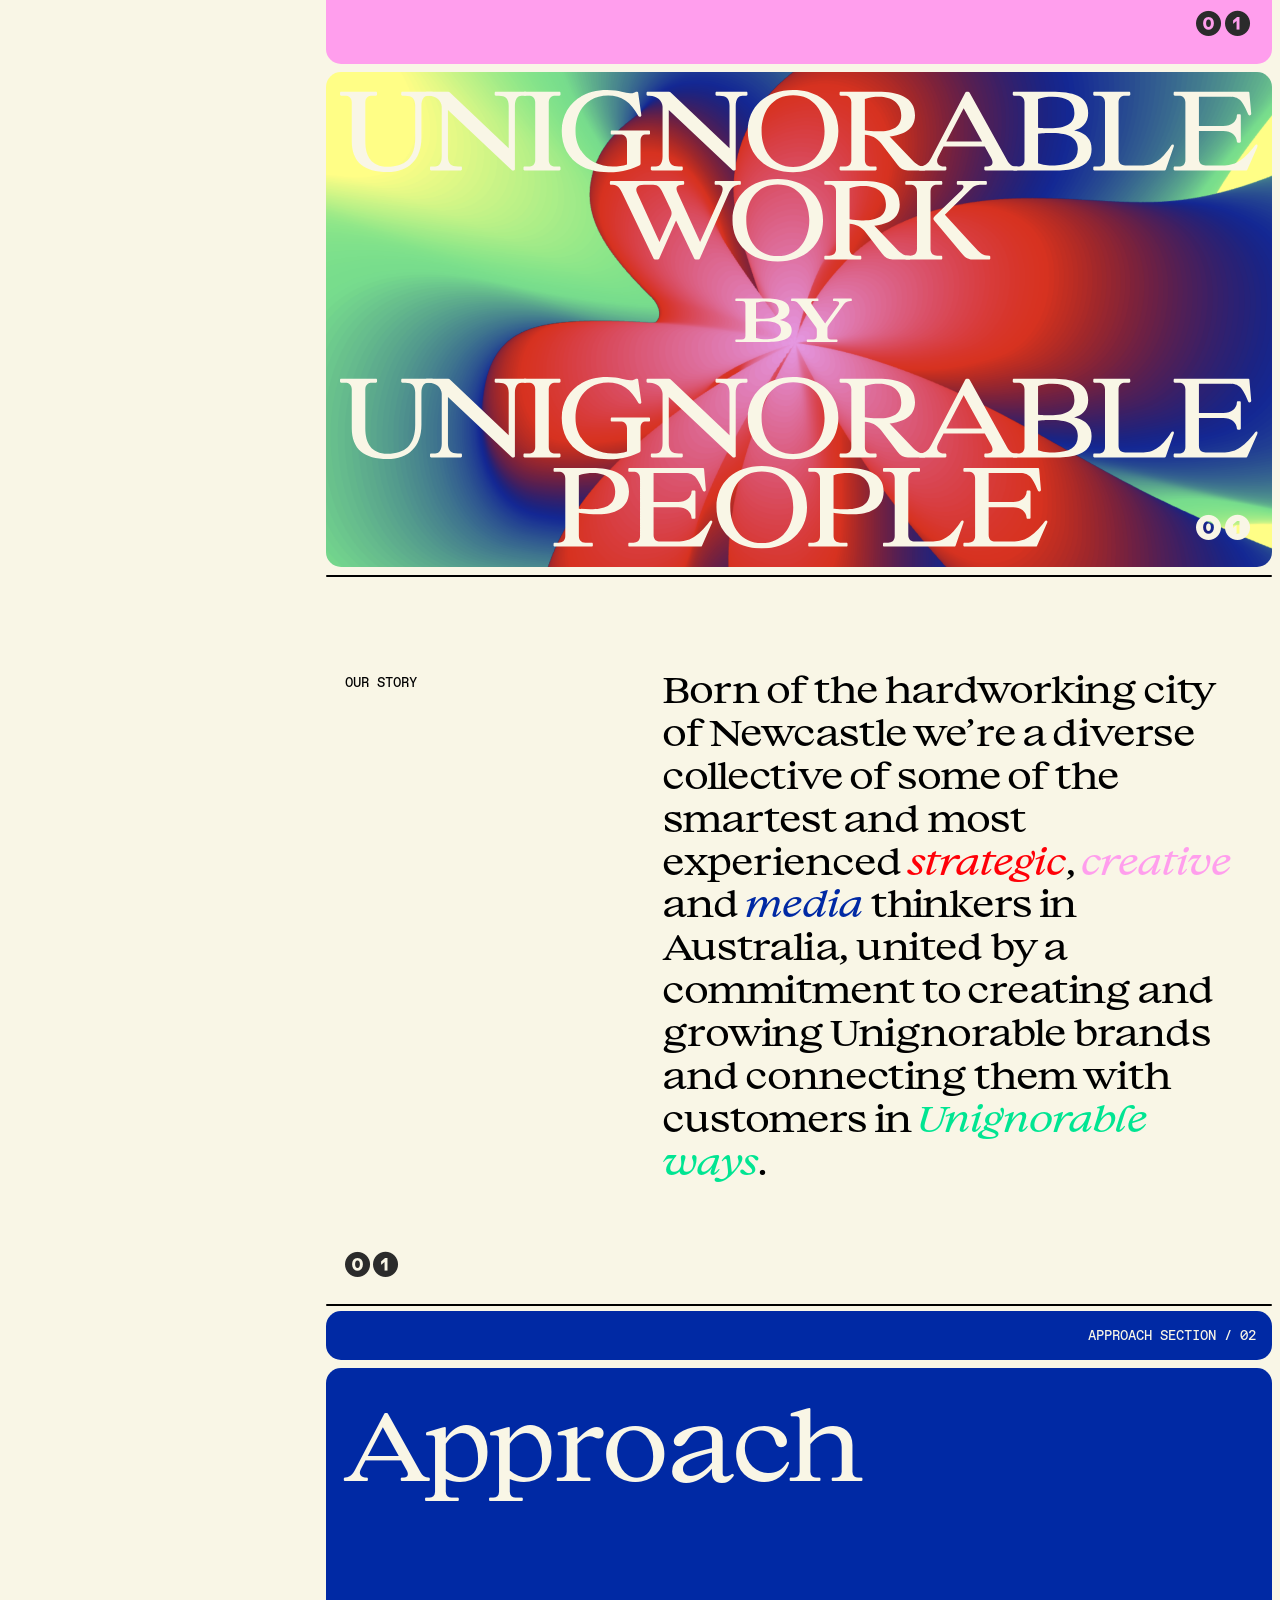
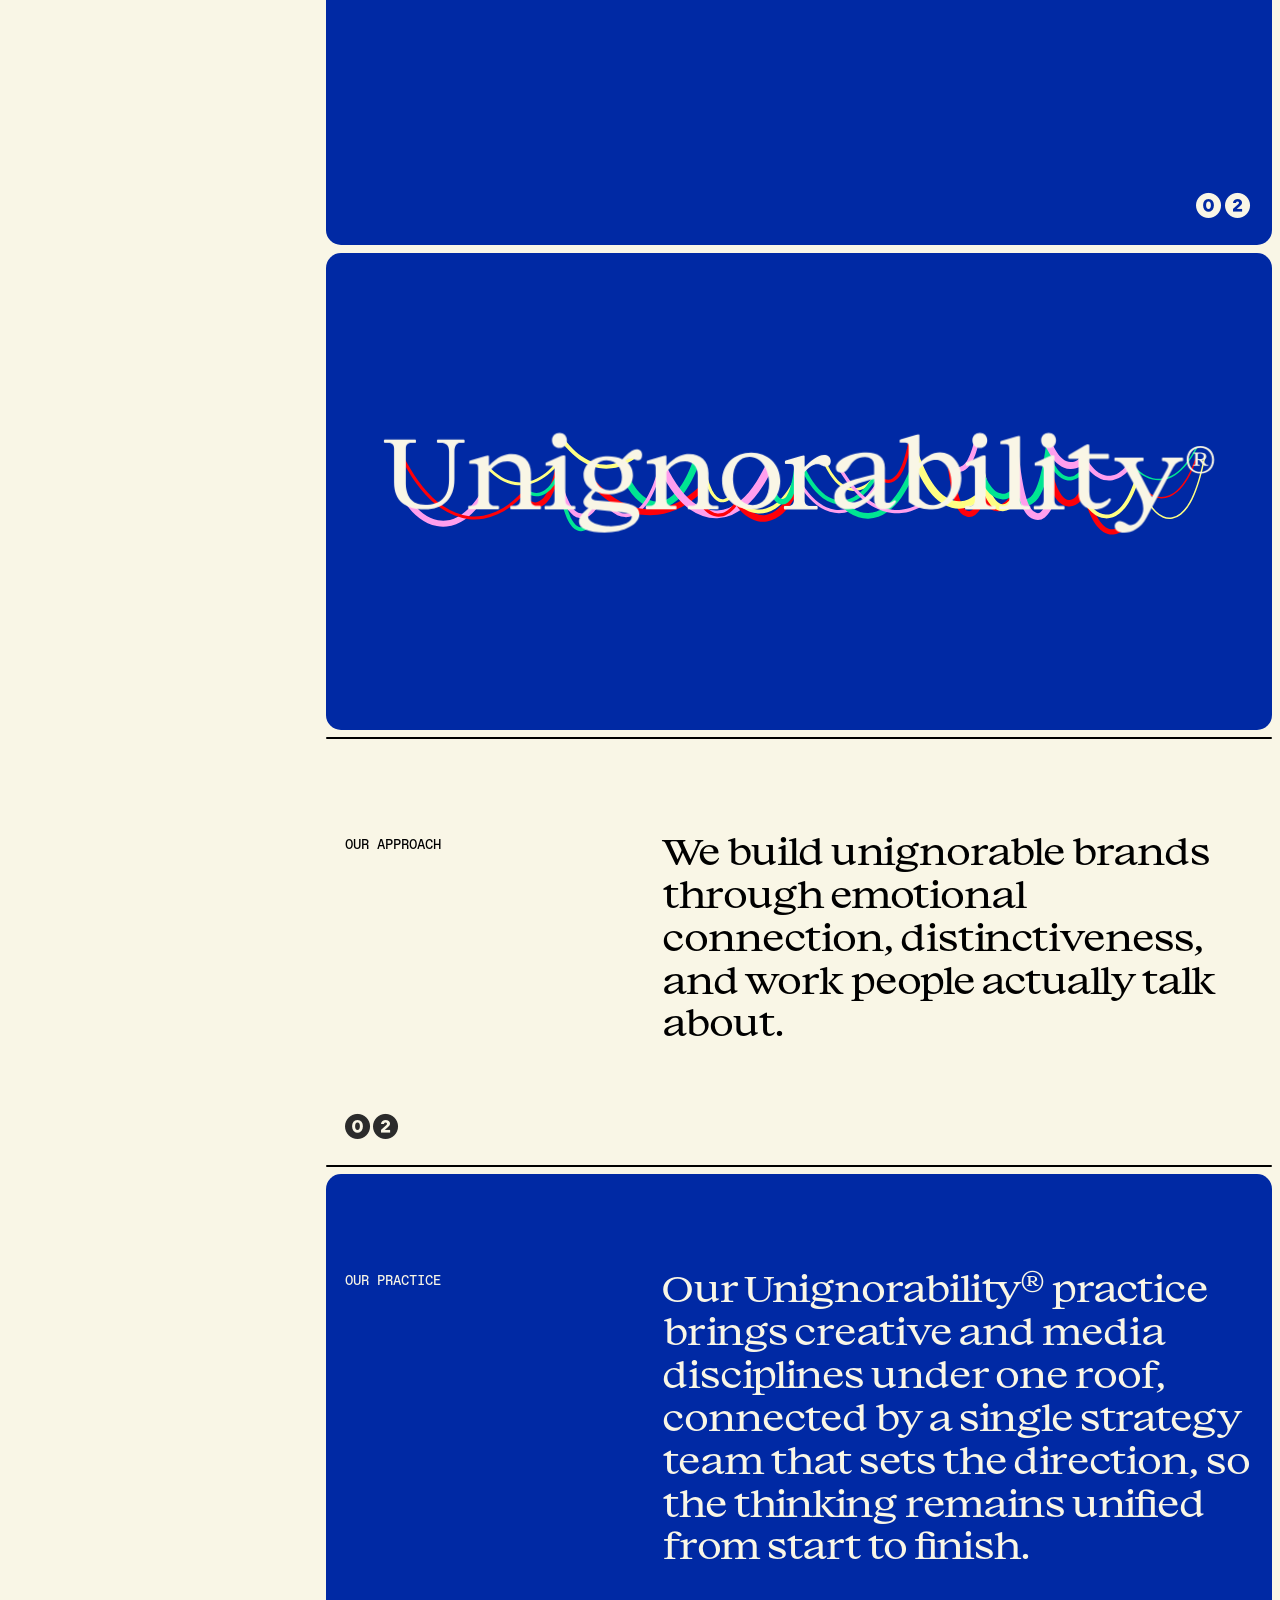
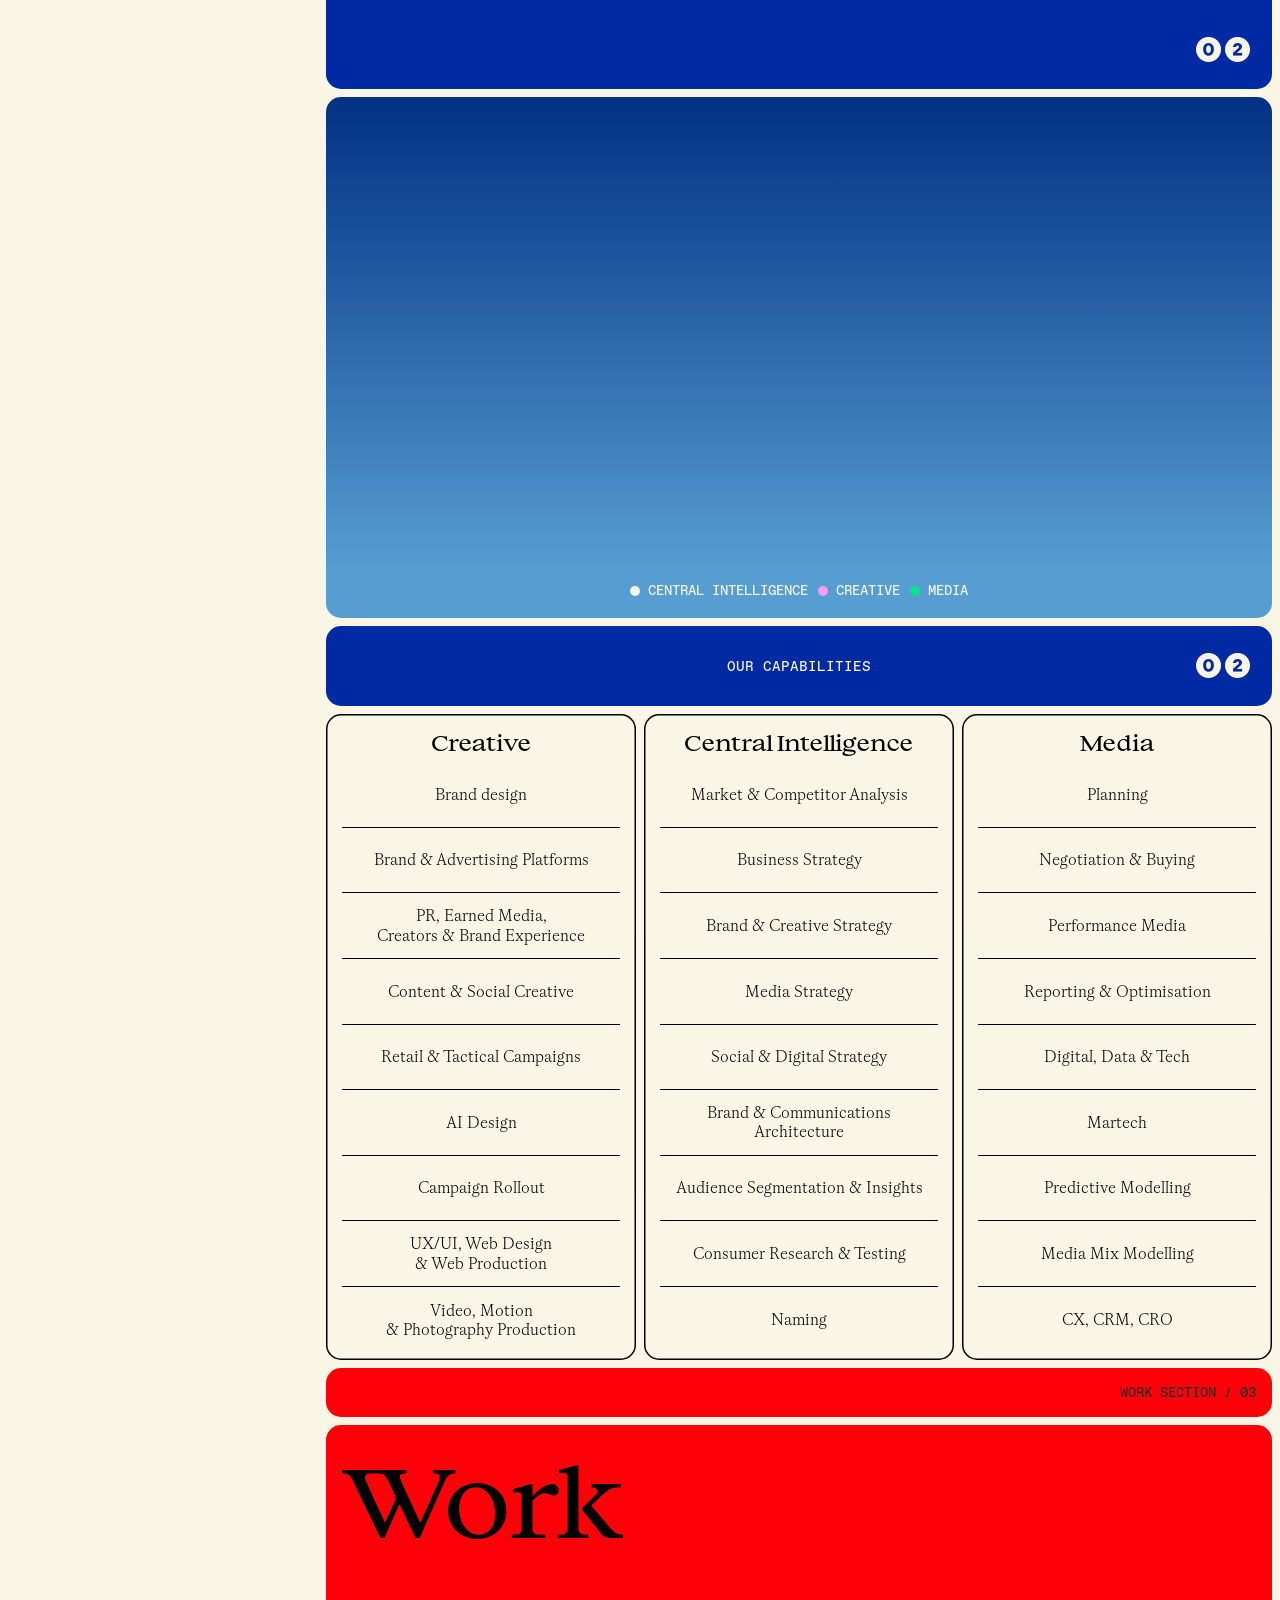
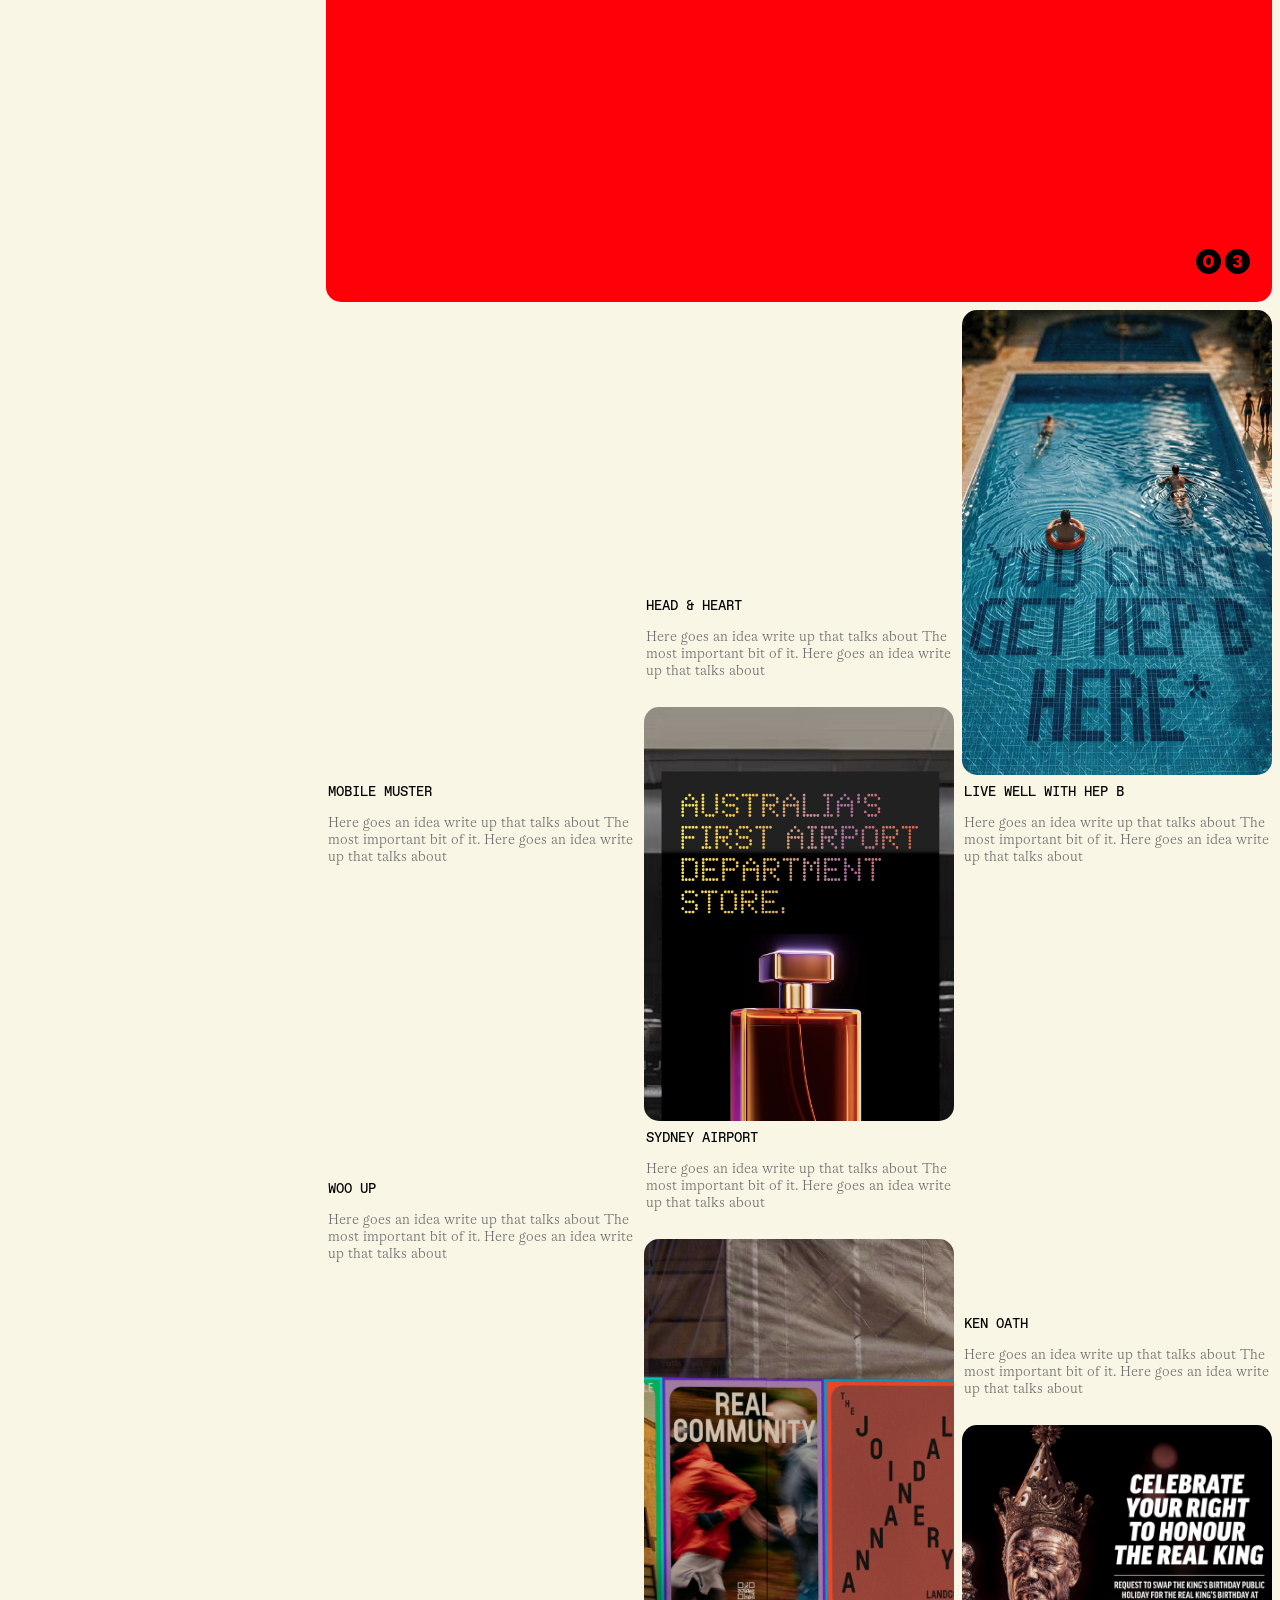
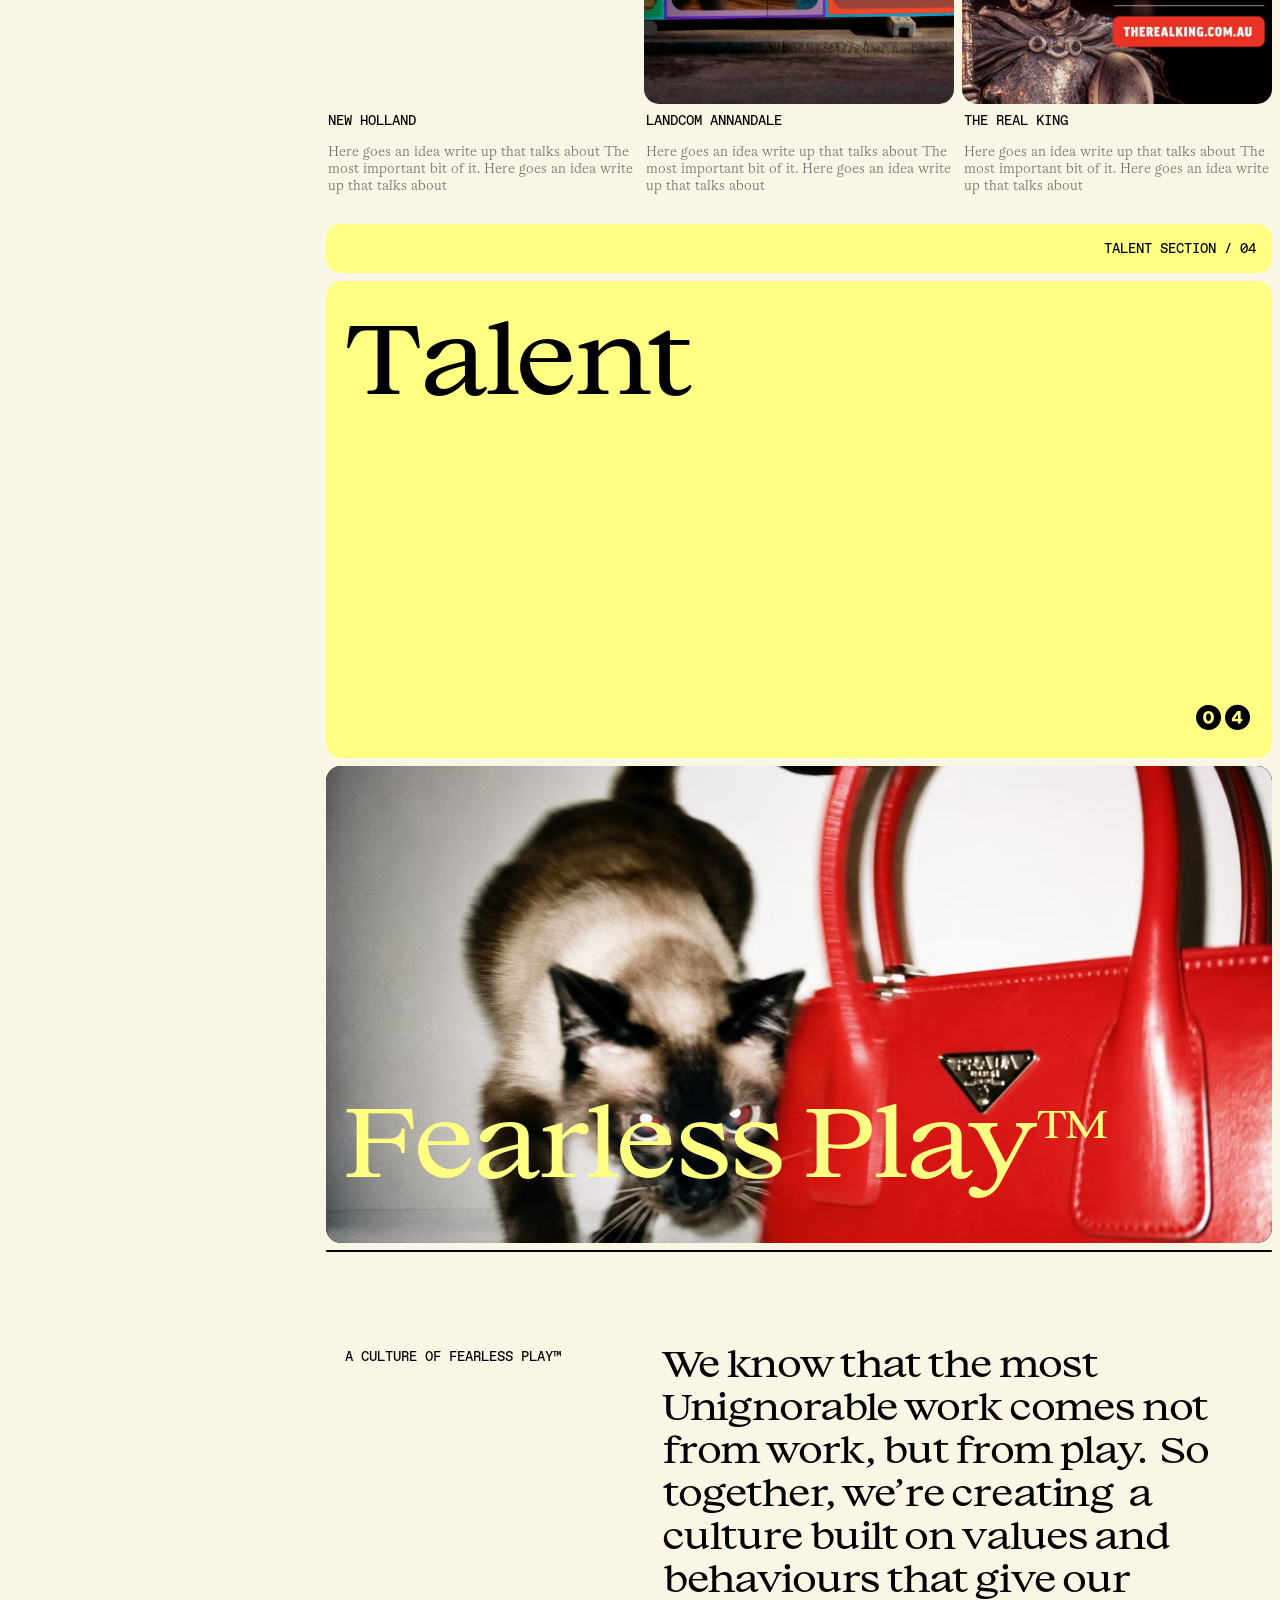
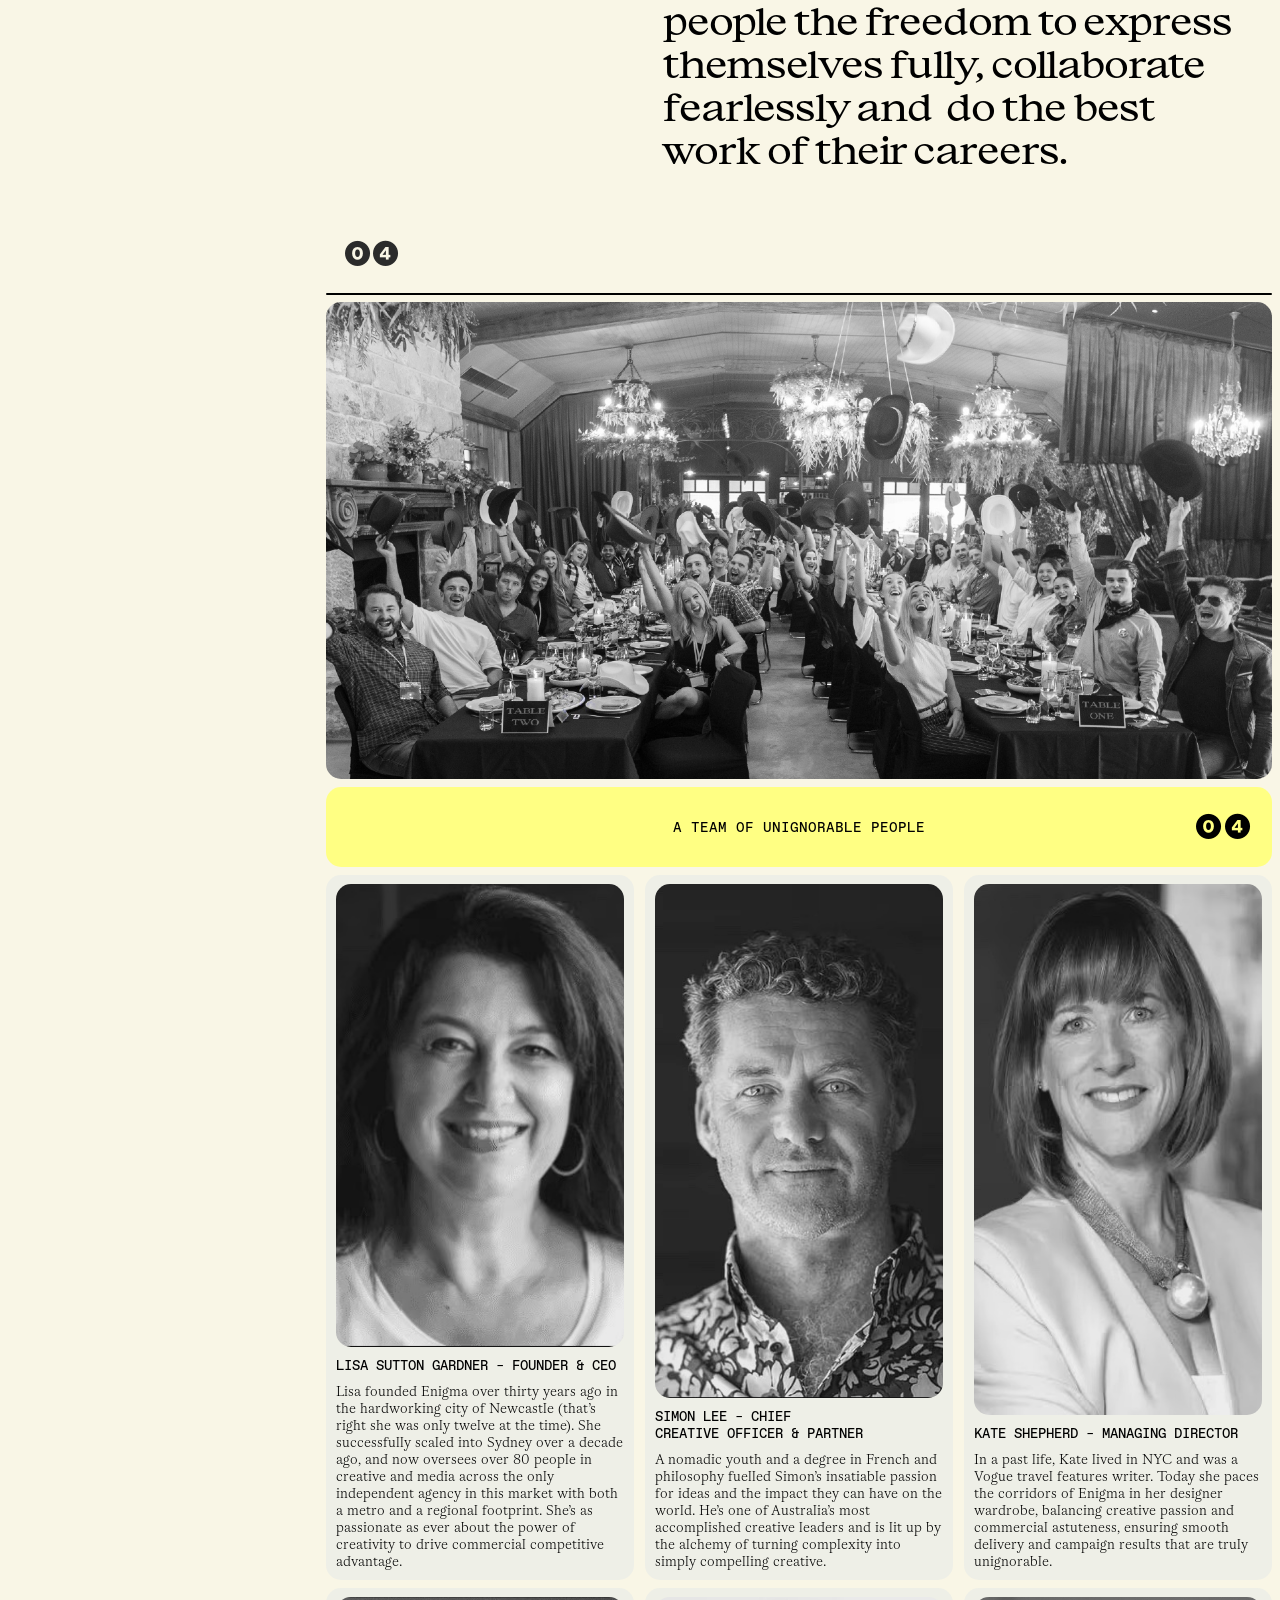
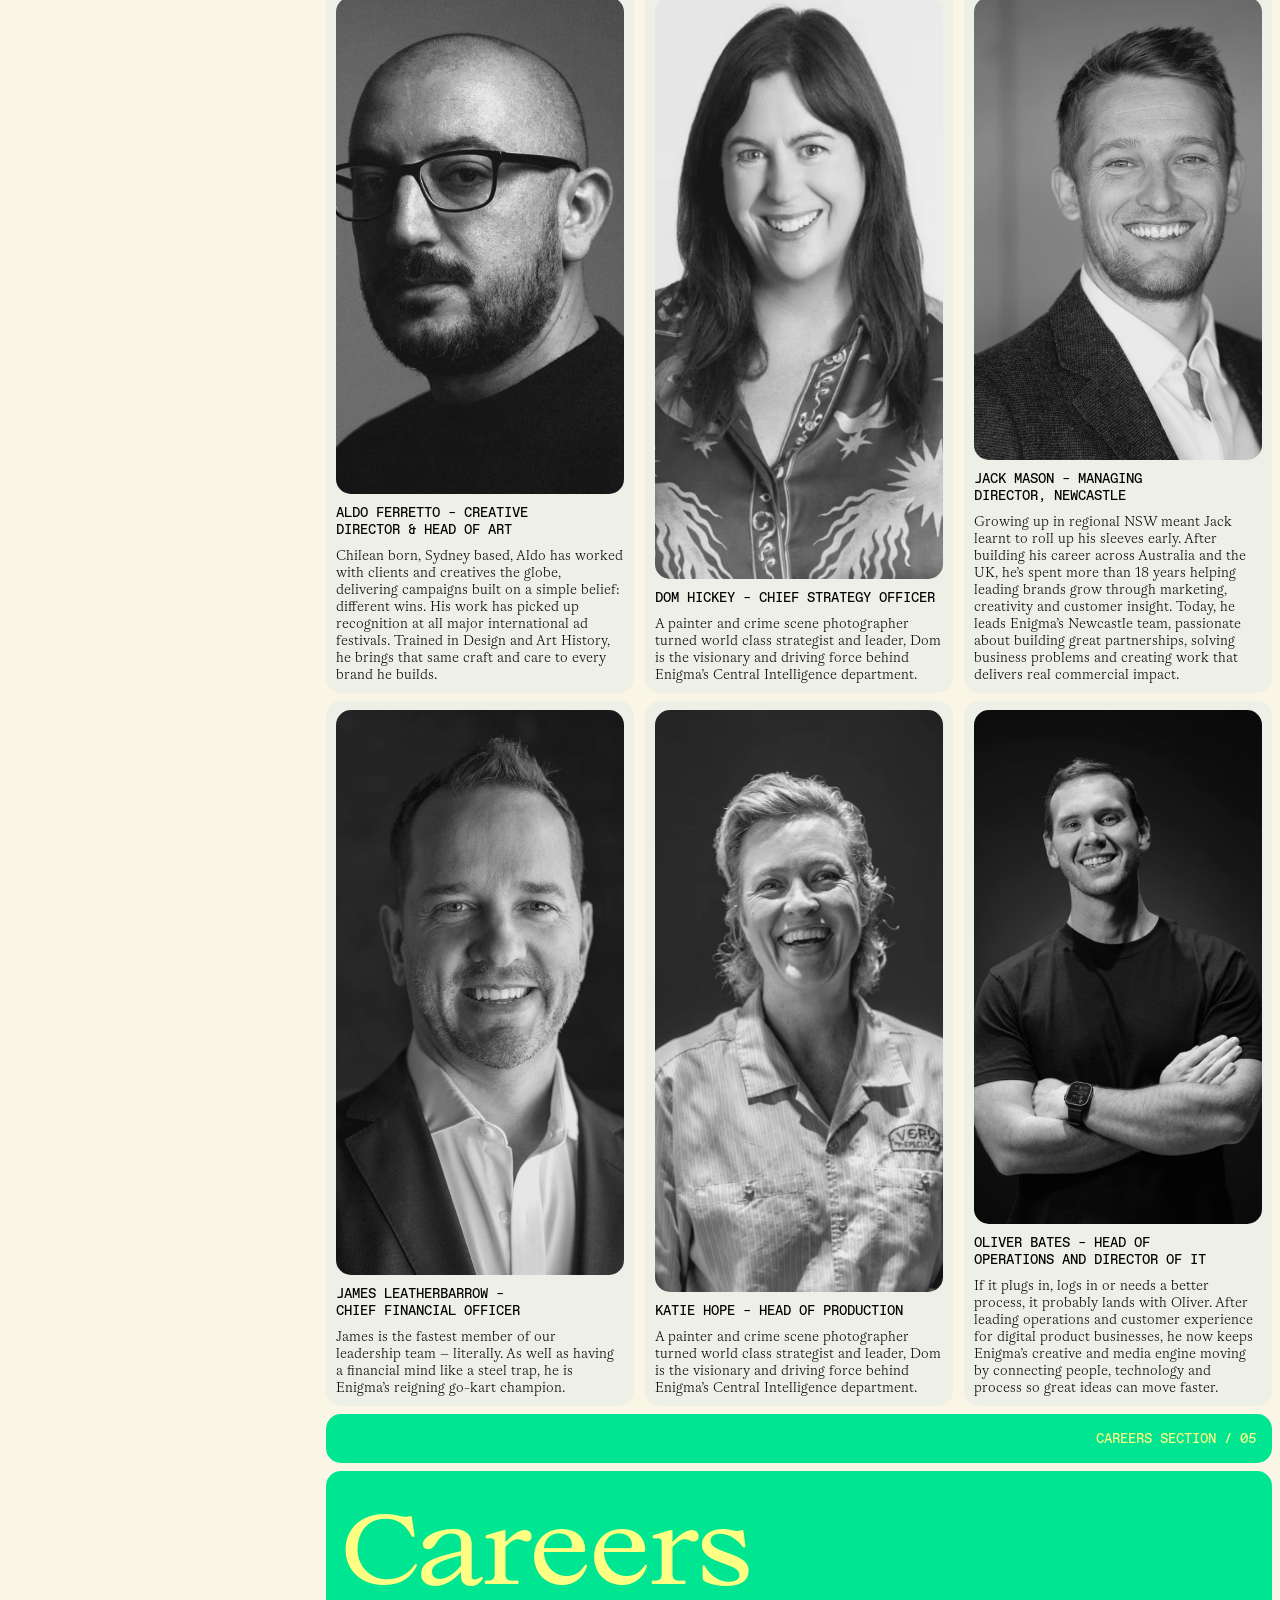
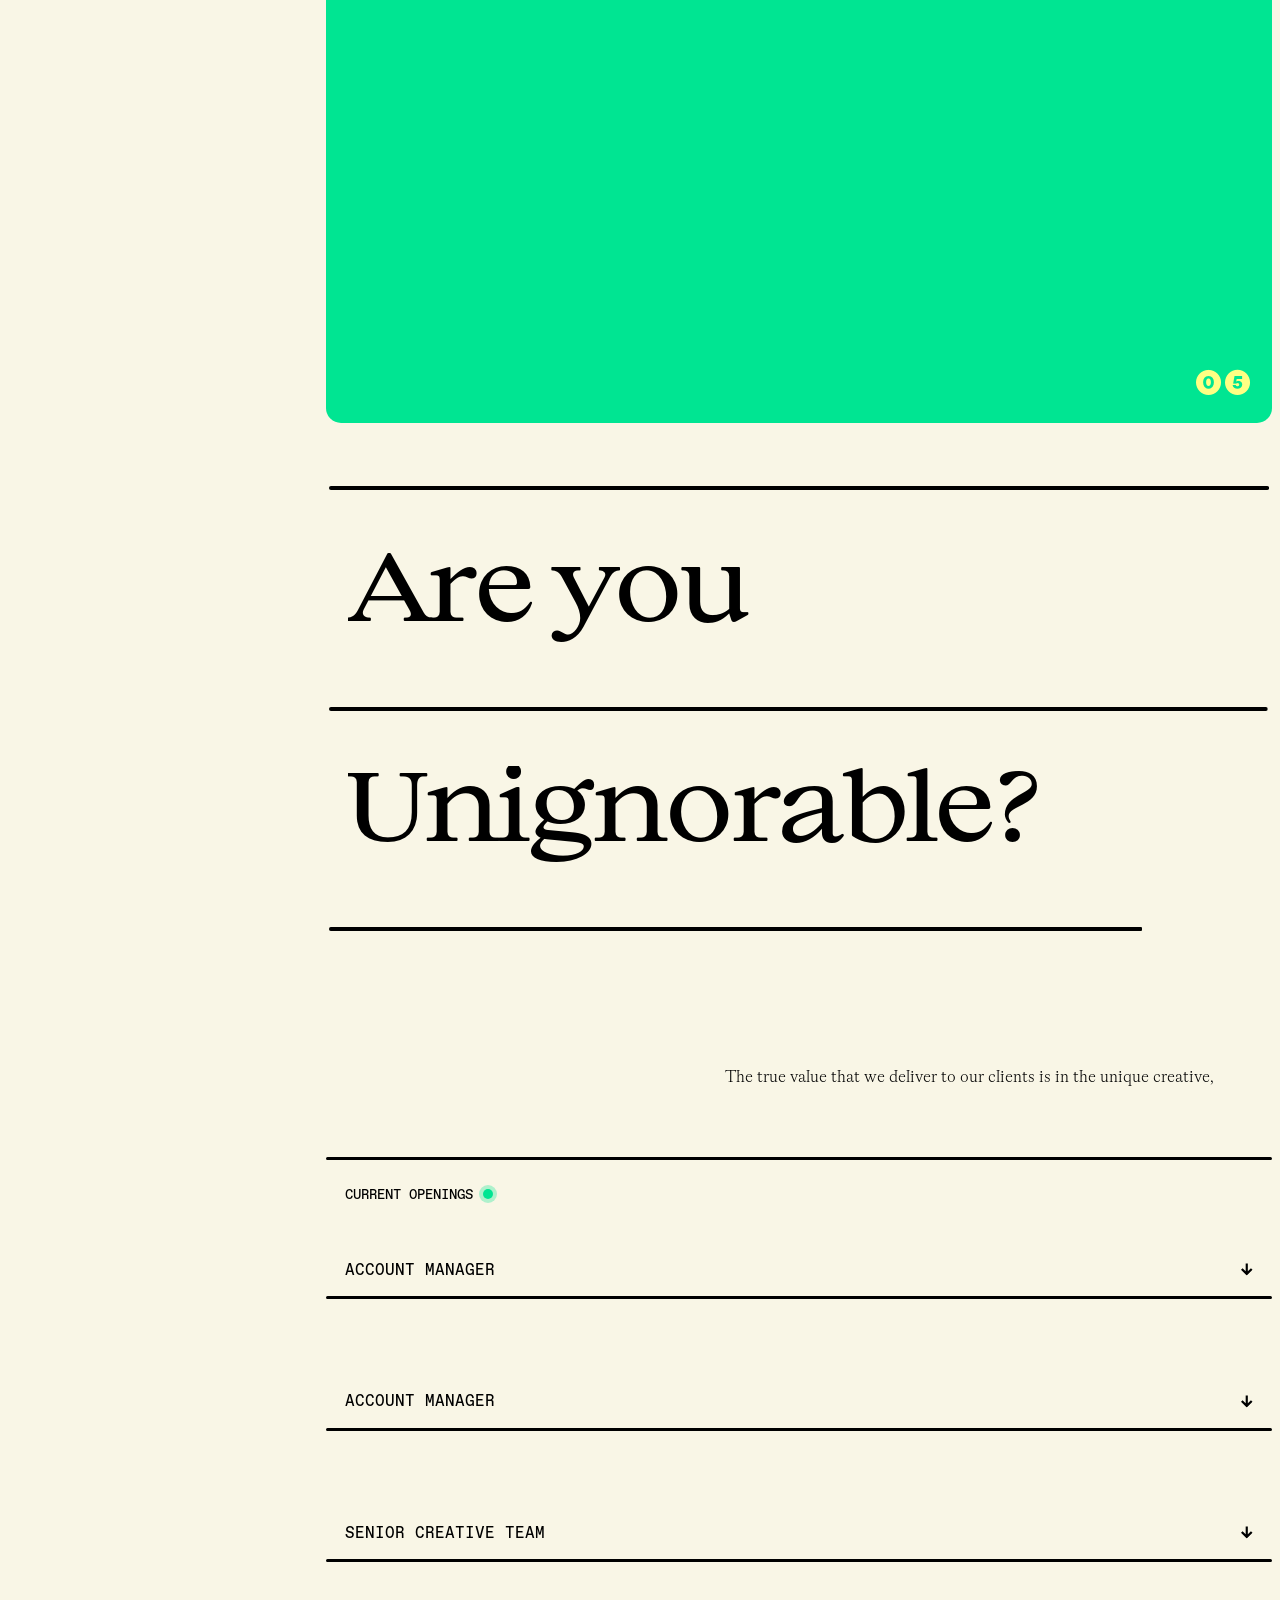
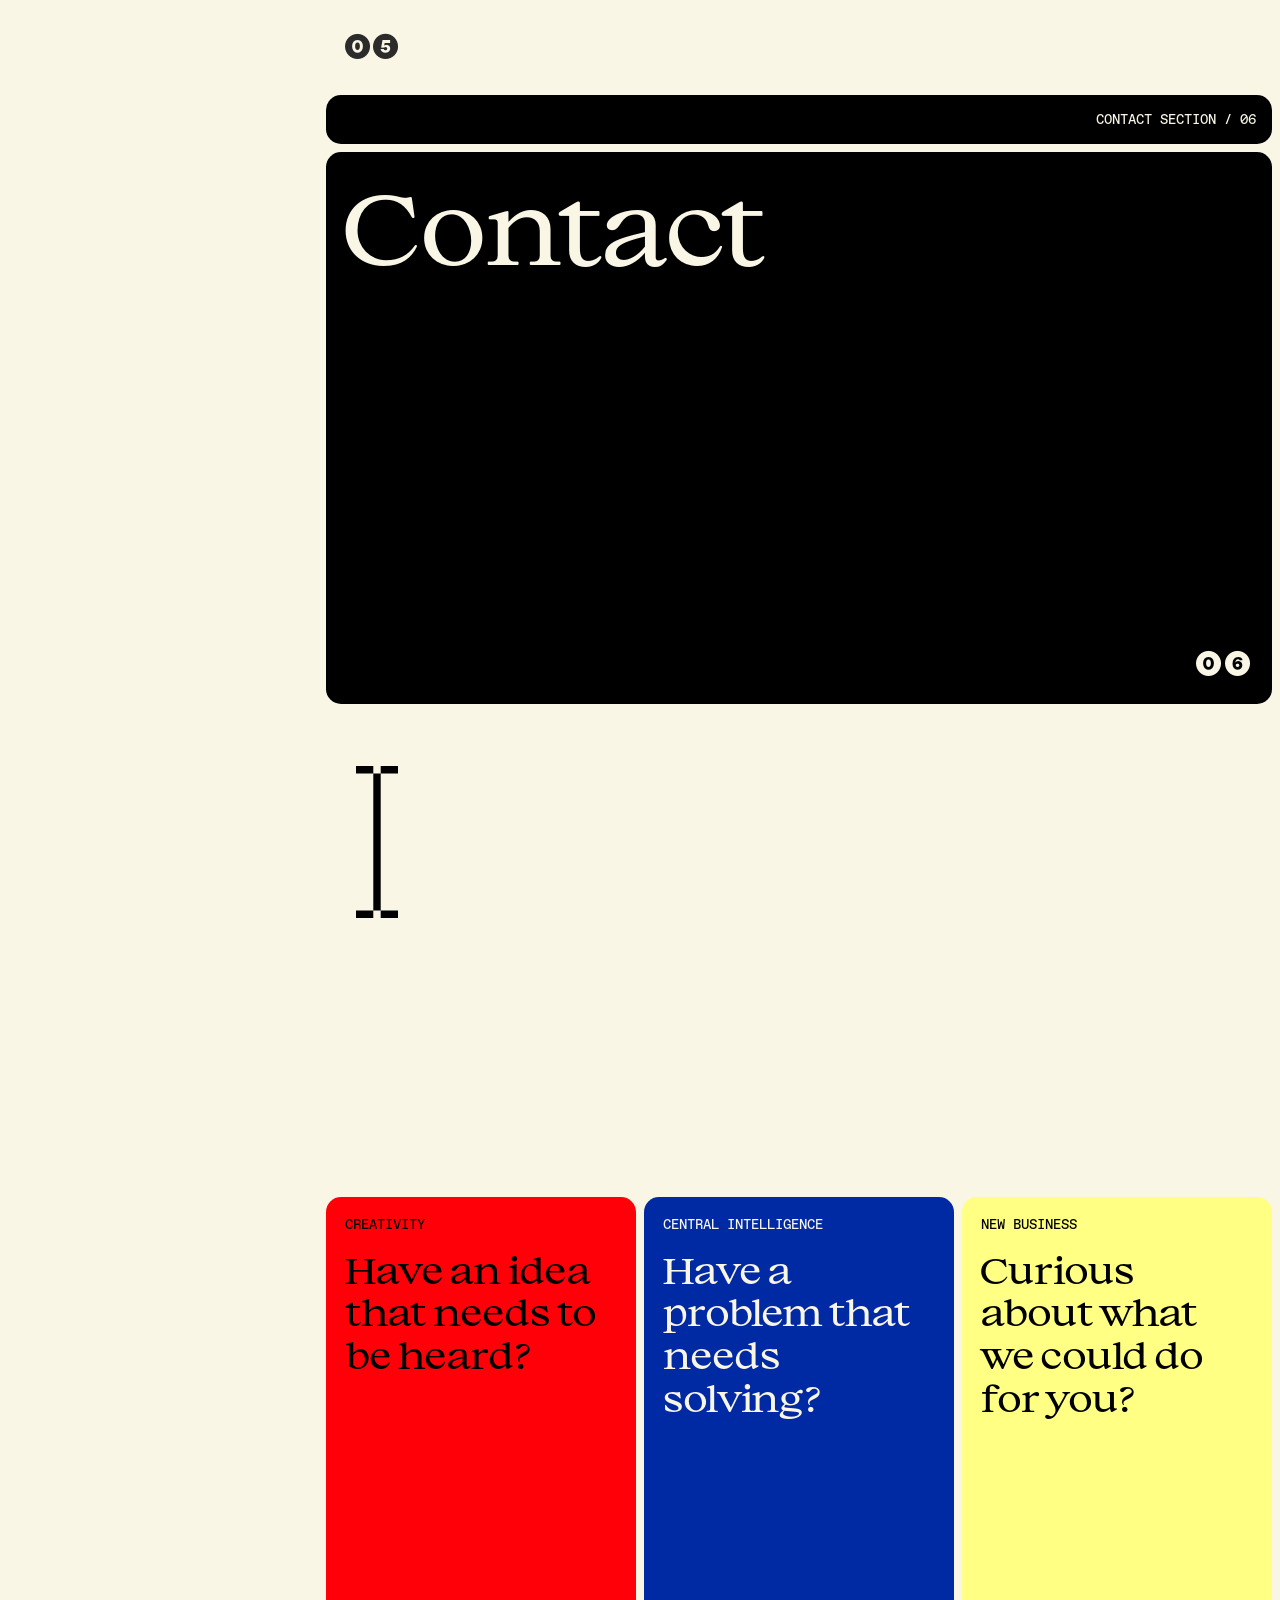
==== commit e43782ea: "Enigma buildout: All Work page, Kennards case study, shared transition veil Takes the prototype from" ====
--- a/index.html
+++ b/index.html
@@ -8,7 +8,33 @@
      paint (a fallback serif wraps differently and shifts sections ~8px until it swaps). -->
 <link rel="preload" href="fonts/Enigma-EnigmaLargeRoman.otf" as="font" type="font/otf" crossorigin>
 <link rel="preload" href="fonts/Enigma-EnigmaLargeItalic.otf" as="font" type="font/otf" crossorigin>
-<link rel="stylesheet" href="styles.css" />
+<link rel="stylesheet" href="styles.css" id="main-css" />
+<!-- REVIEW LAYER (AD annotation, not product code). Remove these 2 lines + review.js/.css to strip it. Disable at runtime with ?review=0 -->
+<link rel="stylesheet" href="review.css?v=9" />
+<script>
+/* Chrome caches styles.css hard, and a ?cb= on the PAGE url does not bust the STYLESHEET --
+   so edited rules silently don't apply and everything measures as its default, which looks
+   exactly like a CSS syntax error. This has cost more QA time than any other trap in the build.
+
+   Locally (and inside ?embed iframes, which load their own stale copy) the href is re-pointed
+   at a timestamped url during head parse, so every load is guaranteed fresh. This runs before
+   the body exists and render is still blocked on the pending stylesheet, so there is no FOUC --
+   just one wasted request against the browser cache.
+
+   Deployed builds keep the plain href: a per-load url would defeat caching for real visitors.
+   __BUSTCSS() re-busts on demand from the console if a stylesheet ever goes stale mid-session. */
+(function bustCss() {
+  var link = document.getElementById("main-css");
+  var dev = location.protocol === "file:" ||
+            /^(localhost|127\.0\.0\.1|\[::1\]|0\.0\.0\.0)$/.test(location.hostname) ||
+            location.hostname === "";
+  window.__BUSTCSS = function () {
+    link.href = "styles.css?bust=" + Date.now();
+    return link.href;
+  };
+  if (dev) window.__BUSTCSS();
+})();
+</script>
 </head>
 <body>
 
@@ -23,16 +49,60 @@
     <aside class="sidebar w-470 al-sidebar">
       <div class="al-parade">
         <div class="al-topbar">
-          <span class="al-cta"><span class="cap">ALL WORK</span></span>
+          <button type="button" class="al-cta al-cta-topbar" id="work-open"><span class="al-cta-fill" aria-hidden="true"></span><span class="cap">ALL WORK</span></button>
           <button type="button" class="al-toggle" aria-label="Toggle dark mode" aria-pressed="false"><span class="al-toggle-knob"></span></button>
         </div>
-        <div class="al-logo"><img class="logo-light" src="assets/aldo/sidebar-logo.png" alt="Enigma"><img class="logo-dark" src="assets/aldo/logo-cream.png" alt="" aria-hidden="true"></div>
-        <div class="al-date"><span class="cap">WEDNESDAY 20 MAY</span><span class="cap">02:43:05 PM</span></div>
+        <div class="al-logo"><img class="logo-light" src="assets/aldo/parade-light.png" alt="Enigma"><img class="logo-dark" src="assets/aldo/parade-cream.png" alt="" aria-hidden="true"></div>
+        <div class="al-date"><span class="cap" id="al-date-day" data-clock-day>&nbsp;</span><span class="cap" id="al-date-time" data-clock-time>&nbsp;</span></div>
       </div>
       <nav class="al-nav">
         <div class="al-menu-item c-pink"><span class="cap">Hello</span></div>
         <div class="al-menu-item c-blue"><span class="cap">APPROACH</span></div>
-        <div class="al-menu-item c-red"><span class="cap">Work</span></div>
+        <!-- The Work item carries TWO states. Normally it is the plain red "WORK" label, exactly
+             as the other five. With a case study open it expands and shows that project's details
+             (node 2629:3537). Same tile, same colour, same rail arithmetic -- only the contents
+             change, which is why this lives here rather than in a second copy of the menu.
+
+             THE WORD "WORK" IS ONE ELEMENT ACROSS BOTH STATES and is never hidden, moved or
+             re-rendered. The pill's label reads "WORK / KENNARDS HIRE", so the word is already
+             on screen before the study opens -- opening only appends the suffix and draws the
+             black pill around a word that was there all along. Everything else fades in; the
+             word itself does not. -->
+        <div class="al-menu-item c-red" id="nav-work">
+          <div class="al-mi-head">
+            <!-- GEOMETRY ONLY. The gooey filter blurs everything inside it, so the black pill and
+                 the close button's black disc live here as bare shapes while the red text and the
+                 red cross sit above, unfiltered. That separation is what lets the two shapes melt
+                 into each other without smearing the type. See caseStudyGoo(). -->
+            <span class="al-mi-goo" aria-hidden="true">
+              <span class="al-mi-goo-bar"></span>
+              <span class="al-mi-goo-dot"></span>
+            </span>
+            <span class="cap al-mi-label">Work<span class="al-mi-suffix">&nbsp;/ Kennards Hire</span></span>
+            <button type="button" class="al-cs-meta-close" id="case-close" aria-label="Close case study" tabindex="-1">
+              <!-- The disc that used to be here is now .al-mi-goo-dot; only the cross remains. -->
+              <svg viewBox="0 0 32 32" aria-hidden="true">
+                <path d="M19.4079 12.5921L12.5921 19.4079" stroke="#FF0008" stroke-width="1.5" stroke-miterlimit="10"/>
+                <path d="M19.4079 19.4079L12.5921 12.5921" stroke="#FF0008" stroke-width="1.5" stroke-miterlimit="10"/>
+              </svg>
+            </button>
+          </div>
+          <div class="al-cs-meta" aria-hidden="true">
+            <div class="al-cs-meta-title"><span class="cap">Making Ken Oath an Aussie icon</span></div>
+            <div class="al-cs-meta-foot">
+              <div class="al-cs-meta-group">
+                <span class="cap">2022</span>
+                <span class="cap">B2B/B2C Services</span>
+              </div>
+              <div class="al-cs-meta-group">
+                <span class="cap">Brand</span>
+                <span class="cap">Campaign</span>
+                <span class="cap">Production</span>
+                <span class="cap">Design</span>
+              </div>
+            </div>
+          </div>
+        </div>
         <div class="al-menu-item c-yellow"><span class="cap">TALENT</span></div>
         <div class="al-menu-item c-green"><span class="cap">CAREERS</span></div>
         <div class="al-menu-item c-dark"><span class="cap">CONTACT</span></div>
@@ -41,7 +111,7 @@
     <main class="main">
 
       <!-- Main hero -->
-      <div class="al-hero"><img src="assets/aldo/main-hero.png" alt=""></div>
+      <div class="al-hero" id="hero-gallery"><img src="assets/Gallery/bartolos.avif" alt=""></div>
 
       <!-- Welcome -->
       <div class="al-welcome">
@@ -68,7 +138,7 @@
           <div class="hl"><svg class="hl-line" height="2" aria-hidden="true"><rect width="100%" height="2" rx="1" ry="1" fill="#000"/></svg></div>
           <div class="inner">
             <div class="row">
-              <div class="leftcol"><span class="mono14 cap">Tag headline</span></div>
+              <div class="leftcol"><span class="mono14 cap">Our story</span></div>
               <div class="rightcol vcenter">
                 <div class="bigtext">
                   <p>Born of the hardworking city of Newcastle we&rsquo;re a diverse collective of some of the smartest and most experienced <em class="c-red-t rc-word">strategic</em>, <em class="c-pink-t rc-word">creative</em> and <em class="c-blue-t rc-word">media</em> thinkers in Australia, united by a commitment to creating and growing Unignorable brands and connecting them with customers in <em class="c-green-t rc-word">Unignorable ways</em>.</p>
@@ -96,35 +166,118 @@
             <div class="hl"><svg class="hl-line" height="2" aria-hidden="true"><rect width="100%" height="2" rx="1" ry="1" fill="#000"/></svg></div>
             <div class="inner">
               <div class="row">
-                <div class="leftcol"><span class="mono14 cap">Tag headline</span></div>
+                <div class="leftcol"><span class="mono14 cap">Our approach</span></div>
                 <div class="rightcol">
                   <div class="bigtext">
-                    <p>We drive brand <span class="c-blue-t">Unignorability<span class="reg60">&reg;</span></span> through emotional connection, distinctiveness and ideas that get their audience talking.</p>
+                    <p>We build unignorable brands through emotional connection, distinctiveness, and work people actually talk about.</p>
                   </div>
                 </div>
               </div>
+              <div class="num70 cap" style="color:var(--dark-grey)">&#x24FF;&#x2777;</div>
             </div>
             <div class="hl"><svg class="hl-line" height="2" aria-hidden="true"><rect width="100%" height="2" rx="1" ry="1" fill="#000"/></svg></div>
           </div>
-          <div class="al-textcomp al-tc-appr2">
+          <div class="al-textcomp al-tc-appr2 c-blue">
             <div class="inner">
               <div class="row">
-                <div class="leftcol"><span class="mono14 cap">Tag headline</span></div>
+                <div class="leftcol"><span class="mono14 cap">Our practice</span></div>
                 <div class="rightcol vcenter">
                   <div class="bigtext">
-                    <p>Our <span class="c-blue-t">Unignorability<span class="reg60">&reg;</span> </span>practice encompasses a complete range of complementary disciplines, integrated by a centralised strategy department that provides the strategic True North to how, where and to who a brand manifests itself in the world.&nbsp;</p>
+                    <p>Our Unignorability<span class="reg60">&reg;</span> practice brings creative and media disciplines under one roof, connected by a single strategy team that sets the direction, so the thinking remains unified from start to finish.</p>
                   </div>
                 </div>
               </div>
-              <div class="num70 cap" style="color:var(--black)">&#x24FF;&#x2777;</div>
+              <div class="num70 right cap">&#x24FF;&#x2777;</div>
             </div>
-            <div class="hl"><svg class="hl-line" height="2" aria-hidden="true"><rect width="100%" height="2" rx="1" ry="1" fill="#000"/></svg></div>
           </div>
         </div>
       </div>
 
-      <!-- Capabilities -->
-      <div class="al-capabilities"><span class="mono14 cap">CAPABILITIES TBC</span></div>
+      <!-- Capabilities: 3D planet (Central Intelligence / Creative / Media) -->
+      <div class="al-capabilities al-planet-host">
+        <canvas class="al-planet-canvas"></canvas>
+        <div class="al-planet-tag" data-piece="creative">
+          <div class="al-planet-tag-text">
+            <p class="al-planet-label"><span class="al-planet-dot"></span>Creative</p>
+            <p class="al-planet-code al-planet-code-a">SDDS 55213 5518</p>
+            <p class="al-planet-code al-planet-code-b">////SE 2230</p>
+          </div>
+        </div>
+        <div class="al-planet-tag" data-piece="ci">
+          <div class="al-planet-tag-text">
+            <p class="al-planet-label"><span class="al-planet-dot"></span>Central Intelligence</p>
+            <p class="al-planet-code al-planet-code-a">SDDS 55213 5518</p>
+            <p class="al-planet-code al-planet-code-b">////SE 2230</p>
+          </div>
+        </div>
+        <div class="al-planet-tag" data-piece="media">
+          <div class="al-planet-tag-text">
+            <p class="al-planet-label"><span class="al-planet-dot"></span>Media</p>
+            <p class="al-planet-code al-planet-code-a">01235 55233 555488</p>
+            <p class="al-planet-code al-planet-code-b">////DA 2230</p>
+          </div>
+        </div>
+        <div class="al-planet-key">
+          <span><span class="al-planet-dot c-ci"></span>Central Intelligence</span>
+          <span><span class="al-planet-dot c-creative"></span>Creative</span>
+          <span><span class="al-planet-dot c-media"></span>Media</span>
+        </div>
+      </div>
+
+      <!-- Capabilities divider (node 2015:1927). The left numeral is a hidden twin of the right
+           one -- it reserves matching width so the label centres on the CARD, not the leftover
+           space. -->
+      <div class="al-caps-divider">
+        <span class="al-caps-num" aria-hidden="true">&#x24FF;&#x2777;</span>
+        <span class="al-caps-divider-label">Our Capabilities</span>
+        <span class="al-caps-num">&#x24FF;&#x2777;</span>
+      </div>
+
+      <!-- Capabilities list (node 37:8224) -->
+      <div class="al-caps">
+        <div class="al-caps-tile">
+          <h3>Creative</h3>
+          <ul>
+            <li>Brand design</li>
+            <li>Brand &amp; Advertising Platforms</li>
+            <li>PR, Earned Media,<br>Creators &amp; Brand Experience</li>
+            <li>Content &amp; Social Creative</li>
+            <li>Retail &amp; Tactical Campaigns</li>
+            <li>AI Design</li>
+            <li>Campaign Rollout</li>
+            <li>UX/UI, Web Design<br>&amp; Web Production</li>
+            <li>Video, Motion<br>&amp; Photography Production</li>
+          </ul>
+        </div>
+        <div class="al-caps-tile">
+          <h3>Central Intelligence</h3>
+          <ul>
+            <li>Market &amp; Competitor Analysis</li>
+            <li>Business Strategy</li>
+            <li>Brand &amp; Creative Strategy</li>
+            <li>Media Strategy</li>
+            <li>Social &amp; Digital Strategy</li>
+            <li>Brand &amp; Communications<br>Architecture</li>
+            <li>Audience Segmentation &amp; Insights</li>
+            <li>Consumer Research &amp; Testing</li>
+            <li>Naming</li>
+          </ul>
+        </div>
+        <div class="al-caps-tile">
+          <h3>Media</h3>
+          <ul>
+            <li>Planning</li>
+            <li>Negotiation &amp; Buying</li>
+            <li>Performance Media</li>
+            <li>Reporting &amp; Optimisation</li>
+            <li>Digital, Data &amp; Tech</li>
+            <li>Martech</li>
+            <li>Predictive Modelling</li>
+            <li>Media Mix Modelling</li>
+            <li>CX, CRM, CRO</li>
+          </ul>
+        </div>
+      </div>
 
       <!-- Work section -->
       <div class="al-section">
@@ -213,9 +366,13 @@
           <h2 class="cap">Talent</h2>
           <div class="num70 right cap" style="color:var(--black)">&#x24FF;&#x2779;</div>
         </div>
-        <div class="al-snippet">
-          <img class="bg" src="assets/aldo/html-snippet.png" alt="">
-          <div class="headline cap">A Culture of&nbsp; Fearless Play<span class="tm">&trade;</span></div>
+        <!-- Fearless Play -- the live version of what used to be a static html-snippet.png.
+             Keeps the .al-snippet class so it inherits that component's exact geometry
+             (800*--u height, 64/32/72 padding, --snip-w headline, mobile 3:4 + 46px cap);
+             .al-fp only adds the rolling background on top. -->
+        <div class="al-snippet al-fp" id="al-fp">
+          <img class="al-fp-bg" src="assets/fearless/background.avif" alt="">
+          <h2 class="headline al-fp-headline cap" id="al-fp-headline">Fearless Play<span class="tm">&trade;</span></h2>
         </div>
         <div class="al-textcomp al-tc-talent">
           <div class="hl"><svg class="hl-line" height="2" aria-hidden="true"><rect width="100%" height="2" rx="1" ry="1" fill="#000"/></svg></div>
@@ -234,10 +391,471 @@
         </div>
       </div>
 
-      <!-- Large image -->
+      <!-- Talent: full-width black-and-white team photo, above the divider. -->
       <div class="al-large"><img src="assets/aldo/party.png" alt=""></div>
 
+      <!-- Talent divider (node 2015:2095). Same component as the capabilities divider, yellow
+           variant. The left numeral is again a hidden twin that reserves matching width so the
+           label centres on the CARD rather than on the space beside a single numeral. -->
+      <div class="al-caps-divider c-yellow">
+        <span class="al-caps-num" aria-hidden="true">&#x24FF;&#x2779;</span>
+        <span class="al-caps-divider-label">A Team of Unignorable People</span>
+        <span class="al-caps-num">&#x24FF;&#x2779;</span>
+      </div>
+
+      <!-- Talent grid (node 2015:2160) -- 3x3 leadership tiles. Portrait crops are baked into
+           the AVIFs at the exact Figma 438:695 window, so the CSS is a plain cover. -->
+      <div class="al-talent">
+        <article class="al-talent-tile">
+          <div class="al-talent-img"><img src="assets/talent/lisa-sutton-gardner.jpg" alt="Lisa Sutton Gardner"></div>
+          <div class="al-talent-text">
+            <h3>Lisa Sutton Gardner &ndash; Founder &amp; CEO</h3>
+            <p>Lisa founded Enigma over thirty years ago in the hardworking city of Newcastle (that&rsquo;s right she was only twelve at the time). She successfully scaled into Sydney over a decade ago, and now oversees over 80 people in creative and media across the only independent agency in this market with both a metro and a regional footprint. She&rsquo;s as passionate as ever about the power of creativity to drive commercial competitive advantage.</p>
+          </div>
+        </article>
+        <article class="al-talent-tile">
+          <div class="al-talent-img"><img src="assets/talent/simon-lee.jpg" alt="Simon Lee"></div>
+          <div class="al-talent-text">
+            <h3>Simon Lee &ndash; Chief Creative Officer &amp; Partner</h3>
+            <p>A nomadic youth and a degree in French and philosophy fuelled Simon&rsquo;s insatiable passion for ideas and the impact they can have on the world. He&rsquo;s one of Australia&rsquo;s most accomplished creative leaders and is lit up by the alchemy of turning complexity into simply compelling creative.</p>
+          </div>
+        </article>
+        <article class="al-talent-tile">
+          <div class="al-talent-img"><img src="assets/talent/kate-shepherd.jpg" alt="Kate Shepherd"></div>
+          <div class="al-talent-text">
+            <h3>Kate Shepherd &ndash; Managing Director</h3>
+            <p>In a past life, Kate lived in NYC and was a Vogue travel features writer. Today she paces the corridors of Enigma in her designer wardrobe, balancing creative passion and commercial astuteness, ensuring smooth delivery and campaign results that are truly unignorable.</p>
+          </div>
+        </article>
+        <article class="al-talent-tile">
+          <div class="al-talent-img"><img src="assets/talent/aldo-ferretto.jpg" alt="Aldo Ferretto"></div>
+          <div class="al-talent-text">
+            <h3>Aldo Ferretto &ndash; Creative Director &amp; Head of Art</h3>
+            <p>Chilean born, Sydney based, Aldo has worked with clients and creatives the globe, delivering campaigns built on a simple belief: different wins. His work has picked up recognition at all major international ad festivals. Trained in Design and Art History, he brings that same craft and care to every brand he builds.</p>
+          </div>
+        </article>
+        <article class="al-talent-tile">
+          <div class="al-talent-img"><img src="assets/talent/dom-hickey.jpg" alt="Dom Hickey"></div>
+          <div class="al-talent-text">
+            <h3>Dom Hickey &ndash; Chief Strategy Officer</h3>
+            <p>A painter and crime scene photographer turned world class strategist and leader, Dom is the visionary and driving force behind Enigma&rsquo;s Central Intelligence department.</p>
+          </div>
+        </article>
+        <article class="al-talent-tile">
+          <div class="al-talent-img"><img src="assets/talent/jack-mason.jpg" alt="Jack Mason"></div>
+          <div class="al-talent-text">
+            <h3>Jack Mason &ndash; Managing Director, Newcastle</h3>
+            <p>Growing up in regional NSW meant Jack learnt to roll up his sleeves early. After building his career across Australia and the UK, he&rsquo;s spent more than 18 years helping leading brands grow through marketing, creativity and customer insight. Today, he leads Enigma&rsquo;s Newcastle team, passionate about building great partnerships, solving business problems and creating work that delivers real commercial impact.</p>
+          </div>
+        </article>
+        <article class="al-talent-tile">
+          <!-- The Figma had no portrait for James (the container was a solid blue block); the
+               2026-07-29 b&w headshot set supplies one, so it's a real image now. -->
+          <div class="al-talent-img"><img src="assets/talent/james-leatherbarrow.jpg" alt="James Leatherbarrow"></div>
+          <div class="al-talent-text">
+            <h3>James Leatherbarrow &ndash; Chief Financial Officer</h3>
+            <p>James is the fastest member of our leadership team &ndash; literally. As well as having a financial mind like a steel trap, he is Enigma&rsquo;s reigning go-kart champion.</p>
+          </div>
+        </article>
+        <article class="al-talent-tile">
+          <div class="al-talent-img"><img src="assets/talent/katie-hope.jpg" alt="Katie Hope"></div>
+          <div class="al-talent-text">
+            <h3>Katie Hope &ndash; Head of Production</h3>
+            <!-- NOTE: this is Dom Hickey's bio verbatim -- the Figma has the same copy on both
+                 tiles. Left as-designed rather than invented; needs real copy from the AD. -->
+            <p>A painter and crime scene photographer turned world class strategist and leader, Dom is the visionary and driving force behind Enigma&rsquo;s Central Intelligence department.</p>
+          </div>
+        </article>
+        <article class="al-talent-tile">
+          <!-- STAND-IN: Oliver was not in the 2026-07-29 b&w headshot batch. This is his original
+               colour shot desaturated locally so the grid reads as one set -- NOT the
+               photographer's grade. Swap in the real b&w export when it arrives; the colour
+               original is still alongside as oliver-bates.avif. -->
+          <div class="al-talent-img"><img src="assets/talent/oliver-bates.jpg" alt="Oliver Bates"></div>
+          <div class="al-talent-text">
+            <h3>Oliver Bates &ndash; Head of Operations and Director of IT</h3>
+            <p>If it plugs in, logs in or needs a better process, it probably lands with Oliver. After leading operations and customer experience for digital product businesses, he now keeps Enigma&rsquo;s creative and media engine moving by connecting people, technology and process so great ideas can move faster.</p>
+          </div>
+        </article>
+      </div>
+
+      <!-- Careers section (node 2022:2522). First real .al-section for Careers, so the sidebar
+           CAREERS link finally has an anchor (it mapped to null before).
+           NOTE: the Figma divider label reads "TALENT SECTION / 04" -- a copy-paste from the
+           Talent frame; the numeral on the same frame is 05. Corrected here to CAREERS / 05. -->
+      <div class="al-section">
+        <div class="al-divider c-green"><span class="cap">CAREERS SECTION / 05</span></div>
+
+        <div class="al-title c-green">
+          <h2 class="cap">Careers</h2>
+          <div class="num70 right cap">&#x24FF;&#x277A;</div>
+        </div>
+
+        <!-- Cream copy block: three rules-over-copy rows, then a closing rule.
+             The row rules are 8px and the closing one 3px (both per Figma) -- heavier than the
+             2px used elsewhere in the build, so they get their own .hl weights. -->
+        <div class="al-careers-copy">
+          <div class="inner">
+            <!-- Each row: the rule wipes in from the left, then the type rises out from
+                 underneath it (clipped by .al-cr-mask). See careersReveal(). -->
+            <div class="al-cr-row">
+              <div class="al-cr-slat">
+                <div class="hl hl-8"><svg class="hl-line" height="4" aria-hidden="true"><rect width="100%" height="4" rx="2" ry="2" fill="#000"/></svg></div>
+                <div class="al-cr-copy"><div class="al-cr-mask"><p class="al-cr-title">Are you</p></div></div>
+              </div>
+            </div>
+            <div class="al-cr-row">
+              <div class="al-cr-slat">
+                <div class="hl hl-8"><svg class="hl-line" height="4" aria-hidden="true"><rect width="100%" height="4" rx="2" ry="2" fill="#000"/></svg></div>
+                <div class="al-cr-copy"><div class="al-cr-mask"><p class="al-cr-title">Unignorable?</p></div></div>
+              </div>
+            </div>
+            <div class="al-cr-row">
+              <div class="al-cr-slat">
+                <div class="hl hl-8"><svg class="hl-line" height="4" aria-hidden="true"><rect width="100%" height="4" rx="2" ry="2" fill="#000"/></svg></div>
+                <div class="al-cr-copy al-cr-bodyrow">
+                  <div class="al-cr-mask">
+                    <p class="al-cr-body">The true value that we deliver to our clients is in the unique creative, strategic and commercial voices that we each bring to the business problems that we&rsquo;re commissioned to solve. If you have a point of view, talent or expertise that truly cannot be ignored, drop us a line, <a class="al-cr-link" href="#">we should have coffee.</a></p>
+                  </div>
+                </div>
+              </div>
+            </div>
+          </div>
+          <div class="hl hl-3 al-cr-endline"><svg class="hl-line" height="3" aria-hidden="true"><rect width="100%" height="3" rx="1.5" ry="1.5" fill="#000"/></svg></div>
+        </div>
+
+        <!-- Openings accordion. Only the first row shows the "current openings" status; on the
+             others it's a hidden twin that reserves the same height so every row aligns (the
+             same trick the caps/talent dividers use for their numerals). -->
+        <div class="al-careers-list">
+          <div class="al-acc">
+            <div class="al-acc-status">
+              <span class="mono14 cap">Current openings</span>
+              <span class="al-acc-dot" aria-hidden="true"></span>
+            </div>
+            <h3 class="al-acc-h">
+              <button type="button" class="al-acc-head" aria-expanded="false">
+                <span class="al-acc-title">Account Manager</span>
+                <svg class="al-acc-arrow" viewBox="0 0 11.52 12.48" aria-hidden="true"><path d="M4.68 4.13L1.56 7.3L0 5.76L5.76 0L11.52 5.76L9.96 7.3L6.84 4.13V12.48H4.68V4.13Z" fill="currentColor"/></svg>
+              </button>
+            </h3>
+            <div class="al-acc-panel">
+              <div class="al-acc-body">
+                <!-- PLACEHOLDER: the Figma only supplies body copy for the third row, as lorem. -->
+                <p>Lorem ipsum dolor sit amet, consectetur adipiscing elit. Duis imperdiet scelerisque mollis. Praesent sed blandit libero. Vestibulum quis ipsum enim. Vivamus a turpis venenatis, consectetur lorem quis, vestibulum tellus. Ut elit sem, euismod ac dui quis, cursus dapibus mauris.</p>
+                <a class="al-cta al-cta-lg" href="#"><span class="cap">Apply now</span></a>
+              </div>
+            </div>
+            <div class="hl hl-3"><svg class="hl-line" height="3" aria-hidden="true"><rect width="100%" height="3" rx="1.5" ry="1.5" fill="#000"/></svg></div>
+          </div>
+
+          <div class="al-acc">
+            <div class="al-acc-status is-spacer" aria-hidden="true">
+              <span class="mono14 cap">Current openings</span>
+              <span class="al-acc-dot"></span>
+            </div>
+            <h3 class="al-acc-h">
+              <button type="button" class="al-acc-head" aria-expanded="false">
+                <span class="al-acc-title">Account Manager</span>
+                <svg class="al-acc-arrow" viewBox="0 0 11.52 12.48" aria-hidden="true"><path d="M4.68 4.13L1.56 7.3L0 5.76L5.76 0L11.52 5.76L9.96 7.3L6.84 4.13V12.48H4.68V4.13Z" fill="currentColor"/></svg>
+              </button>
+            </h3>
+            <div class="al-acc-panel">
+              <div class="al-acc-body">
+                <p>Lorem ipsum dolor sit amet, consectetur adipiscing elit. Duis imperdiet scelerisque mollis. Praesent sed blandit libero. Vestibulum quis ipsum enim. Vivamus a turpis venenatis, consectetur lorem quis, vestibulum tellus. Ut elit sem, euismod ac dui quis, cursus dapibus mauris.</p>
+                <a class="al-cta al-cta-lg" href="#"><span class="cap">Apply now</span></a>
+              </div>
+            </div>
+            <div class="hl hl-3"><svg class="hl-line" height="3" aria-hidden="true"><rect width="100%" height="3" rx="1.5" ry="1.5" fill="#000"/></svg></div>
+          </div>
+
+          <div class="al-acc">
+            <div class="al-acc-status is-spacer" aria-hidden="true">
+              <span class="mono14 cap">Current openings</span>
+              <span class="al-acc-dot"></span>
+            </div>
+            <h3 class="al-acc-h">
+              <button type="button" class="al-acc-head" aria-expanded="false">
+                <span class="al-acc-title">Senior Creative Team</span>
+                <svg class="al-acc-arrow" viewBox="0 0 11.52 12.48" aria-hidden="true"><path d="M4.68 4.13L1.56 7.3L0 5.76L5.76 0L11.52 5.76L9.96 7.3L6.84 4.13V12.48H4.68V4.13Z" fill="currentColor"/></svg>
+              </button>
+            </h3>
+            <div class="al-acc-panel">
+              <div class="al-acc-body">
+                <p>Lorem ipsum dolor sit amet, consectetur adipiscing elit. Duis imperdiet scelerisque mollis. Praesent sed blandit libero. Vestibulum quis ipsum enim. Vivamus a turpis venenatis, consectetur lorem quis, vestibulum tellus. Ut elit sem, euismod ac dui quis, cursus dapibus mauris. Phasellus dictum ante vitae scelerisque consequat. Sed sit amet tincidunt urna. Vestibulum ante ipsum primis in faucibus orci luctus et ultrices posuere cubilia curae; Aenean maximus porta nulla in fringilla. Integer tempor accumsan ex nec eleifend. Aenean et ligula maximus, convallis lacus nec, dapibus turpis.</p>
+                <a class="al-cta al-cta-lg" href="#"><span class="cap">Apply now</span></a>
+              </div>
+            </div>
+            <div class="hl hl-3"><svg class="hl-line" height="3" aria-hidden="true"><rect width="100%" height="3" rx="1.5" ry="1.5" fill="#000"/></svg></div>
+          </div>
+        </div>
+
+        <!-- Closing numeral. (The Figma also carries a hidden ⓿❹ twin on the right, left over
+             from the divider component; with only one visible numeral it has no layout effect,
+             so it isn't reproduced.) -->
+        <div class="al-careers-end">
+          <span class="num70 cap">&#x24FF;&#x277A;</span>
+        </div>
+      </div>
+
+      <!-- Contact section (node 2111:10499). The 6th and final section -- and the first real
+           Contact block, so the sidebar CONTACT link now anchors to a section instead of just
+           scrolling to the page end. -->
+      <div class="al-section">
+        <div class="al-divider c-black"><span class="cap">CONTACT SECTION / 06</span></div>
+
+        <div class="al-title c-black">
+          <h2 class="cap">Contact</h2>
+          <div class="num70 right cap">&#x24FF;&#x277B;</div>
+        </div>
+
+        <!-- "Let's Talk!" -- 365px display type, first line left, second line right. -->
+        <div class="al-lets">
+          <div class="al-lets-head">
+            <p class="al-lets-line">Let&rsquo;s</p>
+            <p class="al-lets-line right">Talk!</p>
+          </div>
+          <div class="num70 cap al-lets-num">&#x24FF;&#x277B;</div>
+        </div>
+
+        <div class="al-contacts">
+          <div class="al-contact-tile c-red">
+            <div class="al-contact-top">
+              <span class="mono14 cap">Creativity</span>
+              <p class="al-contact-q">Have an idea that needs to be heard?</p>
+            </div>
+            <a class="al-cta al-cta-xl" href="#"><span class="al-cta-fill" aria-hidden="true"></span><span class="cap">Talk to Simon</span></a>
+          </div>
+          <div class="al-contact-tile c-blue">
+            <div class="al-contact-top">
+              <span class="mono14 cap">Central Intelligence</span>
+              <p class="al-contact-q">Have a problem that needs solving?</p>
+            </div>
+            <a class="al-cta al-cta-xl" href="#"><span class="al-cta-fill" aria-hidden="true"></span><span class="cap">Talk to Dom</span></a>
+          </div>
+          <div class="al-contact-tile c-yellow">
+            <div class="al-contact-top">
+              <span class="mono14 cap">New Business</span>
+              <p class="al-contact-q">Curious about what we could do for you?</p>
+            </div>
+            <a class="al-cta al-cta-xl" href="#"><span class="al-cta-fill" aria-hidden="true"></span><span class="cap">Talk to Kate</span></a>
+          </div>
+        </div>
+      </div>
+
+      <!-- Footer (node 2144:1682). Two siblings, NOT an .al-section -- a 7th section would
+           shift the sidebar nav's secs[0..5] mapping. -->
+      <div class="al-footer">
+        <div class="inner">
+          <div class="al-foot-top">
+            <div class="al-foot-addr">
+              <div class="al-foot-office">
+                <p>Sydney</p>
+                <p>1/85 Commonwealth St, Surry Hills NSW 2010</p>
+              </div>
+              <div class="al-foot-office is-wide">
+                <p>Newcastle<br>21 Bolton Street,<br>Newcastle NSW 2300</p>
+              </div>
+            </div>
+            <ul class="al-foot-links">
+              <li><a href="#">Contact Us</a></li>
+              <li><a href="#">Instagram</a></li>
+              <li><a href="#">Twitter</a></li>
+              <li><a href="#">Linkedin</a></li>
+            </ul>
+          </div>
+          <img class="al-foot-mark" src="assets/footer/enigma-wordmark.svg" alt="Enigma">
+        </div>
+      </div>
+
+      <div class="al-terms">
+        <!-- PLACEHOLDER: the Figma supplies lorem here, not real terms copy. -->
+        <p class="al-terms-copy">Lorem ipsum dolor sit amet, consectetuer adipiscing elit, sed diam nonummy nibh euismod tincidunt ut laoreet dolore magna aliquam erat volutpat. Ut wisi enim ad minim veniam, quis nostrud exerci tation ullamcorper suscipit lobortis nisl ut aliquip ex ea commodo consequat. Duis autem vel eum iriure dolor in hendrerit in vulputate velit esse molestie consequat, vel illum dolore eu feugiat nulla facilisis at vero eros et accumsan et iusto odio dignissim qui blandit praesent luptatum zzril delenit augue duis dolore te feugait nulla facilisi. Lorem ipsum dolor sit amet, cons ectetuer adipiscing elit, sed diam nonummy nibh euismod tincidunt ut laoreet dolore magna aliquam erat volutpat. Ut wisi enim ad minim veniam, quis nostrud exerci tation ullamcorper suscipit lobortis nisl ut aliquip ex ea commodo</p>
+        <div class="al-terms-end">
+          <p class="al-terms-mark">Enigma &copy;2026</p>
+          <!-- PLACEHOLDER href: no privacy policy page exists yet. -->
+          <a class="al-terms-privacy" href="#">Privacy Policy</a>
+        </div>
+      </div>
+
     </main>
+
+  <!-- ================= CASE STUDY (nodes 2629:3523 / 2629:3984 / 2629:3004) =================
+       IN FLOW, as a sibling of .main inside the SAME .grid-wrap -- deliberately not an overlay.
+
+       There is exactly ONE menu on this site: the rail above. A case study does not get its own
+       copy of it, it changes its STATE -- the red Work item swaps its label for this project's
+       details (see .al-cs-meta inside that item) and expands, and every other item keeps working
+       as it always did. An earlier build duplicated the whole aside here, which drifted from the
+       real one immediately (wrong item heights, wrong flex-grow, an overflowing rail) and gave
+       the page two sources of truth for the same component. The rail is the source of truth.
+
+       Being in flow rather than fixed is what makes that possible, and it fixes three other
+       things for free: the document scrolls normally (no body lock, no second scroll container),
+       the sidebar stays sticky exactly as it does on the homepage, and on mobile the parade
+       header scrolls away with the content, which is what node 2629:3004 draws.
+
+       body.case-open swaps .main out for this block; body.case-solo additionally drops the rail
+       so the column spans the full 1904 (node 2629:3984). Both drawn layouts are the same column
+       at two widths, so the only difference is the reference width --u normalises to -- every
+       hero/media height is calc(<figma px> * var(--u)) and 926.5u at 1904 gives the 1237 that
+       frame measures. There are no per-variant height rules. -->
+  <div class="al-casestudy" id="page-case" hidden>
+
+    <!-- Solo-variant top bar. Drawn once at (24,20) over the hero in node 2629:3984; built FIXED
+         because it is the only navigation that variant has and the page runs ~10,000px -- the
+         drawn position is the scroll-top state of exactly this bar. The sidebar variant needs
+         none of it: the rail already carries ALL WORK and the red tile's close. -->
+    <div class="al-cs-topbar">
+      <button type="button" class="al-cta al-cta-topbar al-cs-back" id="case-back">
+        <span class="al-cta-fill" aria-hidden="true"></span>
+        <svg class="al-cs-back-arrow" data-cta-ink viewBox="0 0 13.6095 11.219" aria-hidden="true"><path d="M0 5.60947L5.6095 0L6.5523 0.9428L2.5523 4.9428H13.6095V6.27614H2.5523L6.5523 10.2762L5.6095 11.219L0 5.60947Z" fill="currentColor"/></svg>
+        <span class="cap">ALL WORK</span>
+      </button>
+    </div>
+
+      <main class="al-cs-main">
+
+        <div class="al-cs-hero"><img src="assets/case-study/hero-1.jpg" alt="Kennards Hire campaign hero"></div>
+
+        <div class="al-cs-row">
+          <section class="al-cs-panel h-513">
+            <div class="inner">
+              <span class="al-cs-tag mono14 cap">The Challenge</span>
+              <div class="al-cs-body">
+                <p>Equipment hire is about as functional as categories get. Everyone rents the same gear, at roughly the same price, for roughly the same job. Across six years and every kind of customer, from the weekend DIYer to the biggest developers in Australia and New Zealand, one thing kept surfacing: the feeling that comes when Kennards makes the job easy.</p>
+              </div>
+            </div>
+          </section>
+          <section class="al-cs-panel h-513">
+            <div class="inner">
+              <span class="al-cs-tag mono14 cap">The Unignorable Truth</span>
+              <div class="al-cs-body is-lg">
+                <p>The most valuable thing in the category is the things people are already saying.</p>
+              </div>
+            </div>
+          </section>
+        </div>
+
+        <!-- Film tile (node 2627:2652): the poster IS the tile background, the play row sits in
+             the bottom-left on the tile's own 32px padding. -->
+        <div class="al-cs-media is-film">
+          <img class="al-cs-media-bg" src="assets/case-study/film-poster.jpg" alt="">
+          <button type="button" class="al-cs-play">
+            <svg viewBox="0 0 41 41" aria-hidden="true">
+              <path d="M20.5 1.47059C30.9902 1.47059 39.5294 10.0098 39.5294 20.5C39.5294 30.9902 30.9902 39.5294 20.5 39.5294C10.0098 39.5294 1.47059 30.9902 1.47059 20.5C1.47059 10.0098 10.0098 1.47059 20.5 1.47059ZM20.5 0C9.17647 0 0 9.17647 0 20.5C0 31.8235 9.17647 41 20.5 41C31.8235 41 41 31.8235 41 20.5C41 9.17647 31.8235 0 20.5 0Z" fill="#F9F5E6"/>
+              <path fill-rule="evenodd" clip-rule="evenodd" d="M26.5198 20.3137L16.814 25.9902V14.6275L26.5198 20.3137Z" fill="#F9F5E6"/>
+            </svg>
+            <span class="cap">Play film</span>
+          </button>
+        </div>
+
+        <div class="al-cs-hero"><img src="assets/case-study/hero-2.jpg" alt="The Ken Oath crew"></div>
+
+        <div class="al-cs-row">
+          <section class="al-cs-panel h-613">
+            <div class="inner">
+              <span class="al-cs-tag mono14 cap">The Challenge</span>
+              <div class="al-cs-body">
+                <p>We took a much-loved piece of Aussie vernacular and made it Kennards&rsquo; own. &ldquo;Ken&rdquo; stopped being a turn of phrase and became a whole tribe. A character that was built on a world around the people who say &lsquo;ken oath&rsquo; when the jobs been sorted.</p>
+                <p>Then we let that run wild in the world. One idea carried through from the biggest brand films down to the smallest print and digital executions. The same feeling whether you&rsquo;re a DIYer hiring a sander or a big-time developer hiring an entire fleet.</p>
+              </div>
+            </div>
+          </section>
+
+          <!-- Results panel (node 2629:3550). Three stacked blocks at 64u; the two stat tiles are
+               deliberately staggered (130u / 50u top offsets) and bottom-aligned. -->
+          <section class="al-cs-panel is-results h-613">
+            <div class="inner">
+              <div class="al-cs-head">
+                <span class="al-cs-tag mono14 cap">The Results</span>
+                <div class="al-cs-body">
+                  <p>&ldquo;Ken&rdquo; earned its place in culture and in the category.</p>
+                </div>
+              </div>
+              <!-- THE PERCENTAGE IS THE ONLY INPUT. --pct sets the box's height against the
+                   container and the number counts to the same figure, so a CMS field feeding
+                   --pct drives both and they can never disagree. The text is authored too so the
+                   figure is still correct with no JS -- when this is wired up, both come off the
+                   one field. See caseStudyStats(). -->
+              <div class="al-cs-results">
+                <div class="al-cs-rescol">
+                  <div class="al-cs-restile" style="--pct: 23">
+                    <span class="al-cs-resnum cap">23%</span>
+                    <span class="al-cs-reslabel cap">Increase in average<br>value per customer</span>
+                  </div>
+                </div>
+                <div class="al-cs-rescol">
+                  <div class="al-cs-restile" style="--pct: 37">
+                    <span class="al-cs-resnum cap">37%</span>
+                    <span class="al-cs-reslabel cap">Increase in revenue</span>
+                  </div>
+                </div>
+              </div>
+              <div class="al-cs-body">
+                <p>We gave Kennards more than a campaign by making the &lsquo;Ken Oath&rsquo; language ownable in culture.</p>
+              </div>
+            </div>
+          </section>
+        </div>
+
+        <!-- Supplied artwork, PNG with alpha rather than the flattened Figma export. Kept as PNG
+             on purpose: these are hard-edged type lockups, and JPEG rings badly on that. Each is
+             exported at exactly its container's inner size (1248x725 here, 530x725 in the pair
+             below -- i.e. the tile minus its 89/100 padding), so `is-contain` renders them 1:1
+             with no crop and they scale cleanly with the column in the solo variant. -->
+        <div class="al-cs-media"><div class="al-cs-media-in"><img class="is-contain" src="assets/case-study/ken-oath-sticker.png" alt="Ken Oath! sticker"></div></div>
+        <!-- The one PHOTOGRAPH among the media tiles, so it is JPEG (1.9MB PNG -> 416KB) and
+             stays on `cover` rather than `contain`: it is a full-bleed shot that should fill the
+             tile edge to edge, and its 1257x735 source is a hair off the tile's 1248x725 ratio,
+             which `contain` would show as slivers of tile down the sides. -->
+        <div class="al-cs-media"><div class="al-cs-media-in"><img src="assets/case-study/ken-oath-book.jpg" alt="Kennards Hire Customer Service Pledge book"></div></div>
+
+        <div class="al-cs-row">
+          <div class="al-cs-media"><div class="al-cs-media-in"><img class="is-contain" src="assets/case-study/ken-oath-paper.png" alt="Ken Oath! poster"></div></div>
+          <div class="al-cs-media"><div class="al-cs-media-in"><img class="is-contain" src="assets/case-study/ken-oath-phone.png" alt="Kennards Hire Instagram post"></div></div>
+        </div>
+
+        <div class="al-cs-hero"><img src="assets/case-study/hero-2.jpg" alt=""></div>
+
+        <div class="al-cs-row">
+          <section class="al-cs-panel h-513">
+            <div class="inner">
+              <span class="al-cs-tag mono14 cap">Project Summary</span>
+              <div class="al-cs-body is-sm">
+                <p>We took a much-loved piece of Aussie vernacular and made it Kennards&rsquo; own. &ldquo;Ken&rdquo; stopped being a turn of phrase and became a whole tribe. A character that was built on a world around the people who say &lsquo;ken oath&rsquo; when the jobs been sorted.</p>
+                <p>Then we let that run wild in the world. One idea carried through from the biggest brand films down to the smallest print and digital executions. The same feeling whether you&rsquo;re a DIYer hiring a sander or a big-time developer hiring an entire fleet.</p>
+              </div>
+            </div>
+          </section>
+          <section class="al-cs-panel h-965">
+            <div class="inner">
+              <span class="al-cs-tag mono14 cap">Credits</span>
+              <div class="al-cs-body is-sm al-cs-credits">
+                <p>Creative, Media &amp; Production<br>Enigma</p>
+                <p>Chief Creative Officer<br><a href="#">Simon Lee</a></p>
+                <p>Creative Director &amp; Head of Art<br><a href="#">Aldo Ferretto</a></p>
+                <p>Creative Director<br><a href="#">Matt Dawe</a></p>
+                <p>Chief Strategy Officer<br><a href="#">Dom Hickey</a></p>
+                <p>Managing Director<br><a href="#">Jack Mason</a></p>
+                <p>Executive Strategy Director<br><a href="#">Jenna Russell</a></p>
+                <p>Head of Creative Services<br><a href="#">Clare Yardley</a></p>
+                <p>Executive Director, Media<br><a href="#">Sally Lawrence</a></p>
+                <p>Senior Media Executive<br><a href="#">Tracy Meyer</a></p>
+                <p>Executive Producer<br><a href="#">Katie Hope</a></p>
+                <p>Senior Designer<br><a href="#">Jonathan Morell</a></p>
+                <p>Senior Studio Designers<br><a href="#">Chad Lippert &amp; Brenden Stothart</a></p>
+                <p>Senior Editor<br><a href="#">Karl Warwick Pearson</a></p>
+                <p>Production<br><a href="#">Lachlan Kramer</a></p>
+                <p>Hero Photography<br><a href="#">Andy Lewis</a></p>
+                <p>Retoucher<br><a href="#">Ken Liu</a></p>
+              </div>
+            </div>
+          </section>
+        </div>
+
+      </main>
+  </div>
     <div class="full-grid-overlay">
       <div class="fg-side w-470">
         <i class="col is-side"><span class="num">1</span></i>
@@ -262,7 +880,139 @@
       <span class="lg-total">12 columns total</span>
     </div>
   </div>
+
+  <!-- ================= ALL WORK PAGE (node 62:796) =================
+       A sibling of .grid-wrap, not a replacement: the homepage stays in the DOM underneath so
+       the two can crossfade. Fixed overlay with its own scroll. See workPageNav(). -->
+  <div class="al-workpage" id="page-work" hidden>
+    <div class="al-wp-inner">
+      <div class="al-wp-top">
+        <div class="al-wp-search">
+          <span class="cap">Search</span>
+          <svg class="al-wp-arrow" viewBox="0 0 13.6095 11.219" aria-hidden="true"><path d="M13.6095 5.60947L8 11.219L7.05719 10.2762L11.0572 6.27614H0V4.9428H11.0572L7.05719 0.9428L8 0L13.6095 5.60947Z" fill="currentColor"/></svg>
+        </div>
+        <button type="button" class="al-wp-close" id="work-close" aria-label="Close all work">
+          <svg viewBox="0 0 43.1055 43.219" aria-hidden="true">
+            <rect x="0.75" y="0.75" width="41.6055" height="41.719" rx="20.8027" fill="#f9f6e6" stroke="#000" stroke-width="1.5"/>
+            <path d="M16.9428 27.219L22.5523 21.6095L16.9428 16L16 16.9428L20.5527 21.5L16 26.2762L16.9428 27.219Z" fill="#000"/>
+            <path d="M26.1627 27.219L20.5532 21.6095L26.1627 16L27.1055 16.9428L22.5527 21.5L27.1055 26.2762L26.1627 27.219Z" fill="#000"/>
+          </svg>
+        </button>
+      </div>
+      <div class="al-wp-grid">
+        <div class="al-wp-col">
+          <article class="al-wp-tile">
+            <div class="al-wp-img is-mid"><img class="cover" src="assets/aldo/work-hepb.png" alt=""></div>
+            <div class="al-wp-text">
+              <h3 class="mono14 cap">Live Well With Hep B</h3>
+              <p>Here goes an idea write up that talks about The most important bit of it. Here goes an idea write up that talks about</p>
+            </div>
+          </article>
+          <article class="al-wp-tile">
+            <div class="al-wp-img is-tall"><video class="cover" src="assets/aldo/videos/mobile-muster.mp4" autoplay muted loop playsinline></video></div>
+            <div class="al-wp-text">
+              <h3 class="mono14 cap">Mobile Muster</h3>
+              <p>Here goes an idea write up that talks about The most important bit of it. Here goes an idea write up that talks about</p>
+            </div>
+          </article>
+          <article class="al-wp-tile">
+            <div class="al-wp-img is-wide"><img class="cover" src="assets/aldo/work-landcom.png" alt=""></div>
+            <div class="al-wp-text">
+              <h3 class="mono14 cap">Landcom Annandale</h3>
+              <p>Here goes an idea write up that talks about The most important bit of it. Here goes an idea write up that talks about</p>
+            </div>
+          </article>
+        </div>
+        <div class="al-wp-col">
+          <article class="al-wp-tile">
+            <div class="al-wp-img is-tall"><video class="cover" src="assets/aldo/videos/mobile-muster.mp4" autoplay muted loop playsinline></video></div>
+            <div class="al-wp-text">
+              <h3 class="mono14 cap">Mobile Muster</h3>
+              <p>Here goes an idea write up that talks about The most important bit of it. Here goes an idea write up that talks about</p>
+            </div>
+          </article>
+          <article class="al-wp-tile">
+            <div class="al-wp-img is-wide"><video class="cover" src="assets/aldo/videos/woo-up.mp4" autoplay muted loop playsinline></video></div>
+            <div class="al-wp-text">
+              <h3 class="mono14 cap">Woo Up</h3>
+              <p>Here goes an idea write up that talks about The most important bit of it. Here goes an idea write up that talks about</p>
+            </div>
+          </article>
+          <article class="al-wp-tile">
+            <div class="al-wp-img is-mid"><video class="cover" src="assets/aldo/videos/new-holland.mp4" autoplay muted loop playsinline></video></div>
+            <div class="al-wp-text">
+              <h3 class="mono14 cap">New Holland</h3>
+              <p>Here goes an idea write up that talks about The most important bit of it. Here goes an idea write up that talks about</p>
+            </div>
+          </article>
+        </div>
+        <div class="al-wp-col">
+          <article class="al-wp-tile">
+            <div class="al-wp-img is-wide"><video class="cover" src="assets/aldo/videos/perm.mp4" autoplay muted loop playsinline></video></div>
+            <div class="al-wp-text">
+              <h3 class="mono14 cap">Head &amp; Heart</h3>
+              <p>Here goes an idea write up that talks about The most important bit of it. Here goes an idea write up that talks about</p>
+            </div>
+          </article>
+          <article class="al-wp-tile">
+            <div class="al-wp-img is-mid"><img class="cover" src="assets/aldo/work-sydney.png" alt=""></div>
+            <div class="al-wp-text">
+              <h3 class="mono14 cap">Sydney Airport</h3>
+              <p>Here goes an idea write up that talks about The most important bit of it. Here goes an idea write up that talks about</p>
+            </div>
+          </article>
+          <article class="al-wp-tile">
+            <div class="al-wp-img is-tall"><img class="cover" src="assets/aldo/work-landcom.png" alt=""></div>
+            <div class="al-wp-text">
+              <h3 class="mono14 cap">Landcom Annandale</h3>
+              <p>Here goes an idea write up that talks about The most important bit of it. Here goes an idea write up that talks about</p>
+            </div>
+          </article>
+        </div>
+        <div class="al-wp-col">
+          <article class="al-wp-tile">
+            <div class="al-wp-img is-tall"><img class="cover" src="assets/aldo/work-hepb.png" alt=""></div>
+            <div class="al-wp-text">
+              <h3 class="mono14 cap">Live Well With Hep B</h3>
+              <p>Here goes an idea write up that talks about The most important bit of it. Here goes an idea write up that talks about</p>
+            </div>
+          </article>
+          <article class="al-wp-tile">
+            <div class="al-wp-img is-mid"><video class="cover" src="assets/aldo/videos/kennards.mp4" autoplay muted loop playsinline></video></div>
+            <div class="al-wp-text">
+              <h3 class="mono14 cap">Ken Oath</h3>
+              <p>Here goes an idea write up that talks about The most important bit of it. Here goes an idea write up that talks about</p>
+            </div>
+          </article>
+          <article class="al-wp-tile">
+            <div class="al-wp-img is-wide"><img class="cover" src="assets/aldo/work-realking.png" alt=""></div>
+            <div class="al-wp-text">
+              <h3 class="mono14 cap">The Real King</h3>
+              <p>Here goes an idea write up that talks about The most important bit of it. Here goes an idea write up that talks about</p>
+            </div>
+          </article>
+        </div>
+      </div>
+    </div>
+  </div>
+
 </section>
+<!-- ================= GOO FILTER (case-study rail pill) =================
+     The metaball. feGaussianBlur spreads each shape's alpha, then feColorMatrix crushes that
+     ramp back to opaque -- alpha below ~0.47 goes to nothing, above it goes solid. Where two
+     blurred shapes overlap their alphas sum past the threshold, which is what fuses them with a
+     concave neck instead of a straight join. Nothing else produces that shape.
+
+     stdDeviation is animated (see caseStudyGoo): 0 renders the shapes untouched, and raising it
+     makes the goo reach further, so the blur value IS the magnetism. -->
+<svg class="goo-defs" aria-hidden="true" focusable="false"><defs>
+  <filter id="goo" x="-25%" y="-60%" width="150%" height="220%" color-interpolation-filters="sRGB">
+    <feGaussianBlur in="SourceGraphic" stdDeviation="0" result="blur" id="goo-blur"/>
+    <feColorMatrix in="blur" mode="matrix"
+      values="1 0 0 0 0  0 1 0 0 0  0 0 1 0 0  0 0 0 19 -9" result="goo"/>
+  </filter>
+</defs></svg>
+
 <!-- ================= MOBILE BOTTOM NAV (populated by JS per active view) ================= -->
 <nav class="m-nav" id="m-nav" aria-label="Section navigation">
   <div class="m-nav-track" id="m-nav-track"></div>
@@ -312,10 +1062,19 @@
   </div>
 </div>
 
+<!-- ================= PAGE VEIL =================
+     A DIRECT CHILD OF <body>, and that placement is the whole trick -- see the note in the
+     stylesheet. Inside .grid-wrap it would be trapped in that wrapper's stacking context and
+     could never cover the All Work overlay, which is a sibling of the wrapper.
+     Purely decorative and never announced: it is a covering, not content. -->
+<div class="al-veil" id="page-veil" aria-hidden="true"></div>
+
+<script src="review.js?v=9" defer></script>
 <script src="js/gsap.min.js"></script>
 <script src="js/ScrollTrigger.min.js"></script>
 <script src="js/ScrollToPlugin.min.js"></script>
 <script src="js/constel-data.js"></script>
+<script src="js/three.min.js"></script>
 <script>
 (function () {
   var params = new URLSearchParams(location.search);
@@ -332,6 +1091,24 @@
   });
   window.addEventListener("load", kickVideos);
 
+  /* ---- Hero gallery: hard-cut image loop, no crossfade ---- */
+  (function heroGallery() {
+    var img = document.querySelector("#hero-gallery img");
+    if (!img) return;
+    var files = [
+      "bartolos", "enigmaart", "enigmapeople", "hepb", "joinery_logo",
+      "Kennards", "kennardsbook", "MobileM", "permanent", "red2",
+      "tale", "TransportNSW", "TransportNSW2"
+    ];
+    var srcs = files.map(function (f) { return "assets/Gallery/" + f + ".avif"; });
+    srcs.forEach(function (s) { var pre = new Image(); pre.src = s; });
+    var i = 0;
+    setInterval(function () {
+      i = (i + 1) % srcs.length;
+      img.src = srcs[i];
+    }, 1500);
+  })();
+
   /* ---- Set active tab / grid from embed params (simulator drives these) ---- */
   if (params.has("embed")) {
     document.body.classList.add("embed");
@@ -349,16 +1126,17 @@
      Each pill's width is proportional to its section's height, and the nav
      scrolls horizontally to map the page's vertical scroll position. ---- */
   (function mobileNav() {
-    var mq = window.matchMedia("(max-width: 600px)");
+    var mq = window.matchMedia("(max-width: 1279px)");   // stacked range: mobile + both tablets
     var nav = document.getElementById("m-nav");
     var track = document.getElementById("m-nav-track");
     var PILLS = [
       { label: "00", home: true },
       { label: "Hello",    bg: "#ff9eed", fg: "#ff0008" },
-      { label: "Approach", bg: "#0029a4", fg: "#ffffff" },
+      { label: "Approach", bg: "#0029a4", fg: "#f9f6e6" },
       { label: "Work",     bg: "#ff0008", fg: "#000000" },
       { label: "Talent",   bg: "#ffff83", fg: "#000000" },
-      { label: "Contact",  bg: "#2b2b2b", fg: "#ffffff" }
+      { label: "Careers",  bg: "#00e592", fg: "#ffff83" },
+      { label: "Contact",  bg: "#2b2b2b", fg: "#f9f6e6" }
     ];
     var marks = [];
 
@@ -375,8 +1153,10 @@
       var secs = view ? view.querySelectorAll(".al-section") : [];
       if (!mq.matches || !view || secs.length < 4) { nav.style.display = "none"; return; }
       nav.style.display = "block";
-      var contact = view.querySelector(".al-large");
-      var targets = [null, secs[0], secs[1], secs[2], secs[3], contact];
+      // Every pill now maps to a real .al-section -- Careers and Contact both exist, so the
+      // minimap matches the sidebar 1:1 and no longer has to borrow the last block in the
+      // column for Contact. (The Figma mobile frame shows 7 items: home + six sections.)
+      var targets = [null, secs[0], secs[1], secs[2], secs[3], secs[4], secs[5]];
       var heights = targets.map(function (t) { return t ? t.offsetHeight : 0; });
       var total = 0; heights.forEach(function (h, i) { if (i > 0) total += h; });
       var trackTotal = Math.max(2.6 * window.innerWidth, 1000); // proportional spread
@@ -437,9 +1217,13 @@
     if (!window.gsap) return;
     if (window.ScrollToPlugin) gsap.registerPlugin(ScrollToPlugin);
 
-    var desktop = window.matchMedia("(min-width: 601px)");
+    var desktop = window.matchMedia("(min-width: 1280px)");  // sidebar layout only
     var EASE = "expo.inOut", DUR = 0.72;
-    var links = [], map = [], current = -1, clickScrolling = false, rafPending = false, scrollBound = false;
+    // `map` = where a link SCROLLS TO on click. `spyMap` = what lights the link up on scroll.
+    // They differ for Contact: there's no Contact section, so it still scrolls to the bottom
+    // of the page, but it must not steal the highlight from Talent -- the talent photo,
+    // divider and grid all belong to Talent, and the grid is the last block on the page.
+    var links = [], map = [], spyMap = [], current = -1, clickScrolling = false, rafPending = false, scrollBound = false;
     var readyToShowDot = false, dotShown = false;
 
     function activeEnigmaView() {
@@ -453,6 +1237,9 @@
 
     function setActive(i, animate) {
       if (i === current) return;
+      // A case study is up: the Work item is pinned open by caseStudyNav() and none of the
+      // homepage sections are on screen, so the spy must not fight it for the rail.
+      if (document.body.classList.contains("case-open")) return;
       // fade out the outgoing tile's dot
       if (current >= 0 && links[current] && links[current]._dot) {
         gsap.to(links[current]._dot, { autoAlpha: 0, duration: 0.2, overwrite: "auto" });
@@ -487,12 +1274,12 @@
     // which this tile opens and hands off) — so it hits top on entry and bottom
     // right before the next section takes over, in both directions.
     function nextActiveTop(i) {
-      for (var k = i + 1; k < map.length; k++) { if (map[k]) return absTop(map[k]); }
+      for (var k = i + 1; k < spyMap.length; k++) { if (spyMap[k]) return absTop(spyMap[k]); }
       return (document.documentElement.scrollHeight - window.innerHeight) + window.innerHeight * 0.42; // last: page end
     }
     function updateDot() {
       if (current < 0) return;
-      var link = links[current], sec = map[current], dot = link && link._dot;
+      var link = links[current], sec = spyMap[current], dot = link && link._dot;
       if (!link || !sec || !dot) return;
       // Progress referenced to the VIEWPORT TOP: p = 0 when the section's top is
       // at the top of the viewport, p = 1 at the handoff (next section reaches the
@@ -517,12 +1304,13 @@
       requestAnimationFrame(function () {
         rafPending = false;
         if (!desktop.matches || !links.length) return;
+        if (document.body.classList.contains("case-open")) return;   // see setActive()
         if (!clickScrolling) {
           // active = the last labelled section whose top has passed the probe (42% down);
           // defaults to the first section (Hello) at the top of the page.
           var probe = window.pageYOffset + window.innerHeight * 0.42;
           var idx = firstIdx();
-          for (var k = 0; k < map.length; k++) { if (map[k] && absTop(map[k]) <= probe) idx = k; }
+          for (var k = 0; k < spyMap.length; k++) { if (spyMap[k] && absTop(spyMap[k]) <= probe) idx = k; }
           setActive(idx, true);
         }
         updateDot();   // track the section even during click-scroll
@@ -536,10 +1324,11 @@
       var view = activeEnigmaView(); if (!view) return;
       var nav = view.querySelector(".al-nav"); if (!nav) return;
       links = [].slice.call(nav.querySelectorAll(".al-menu-item"));
-      var secs = [].slice.call(view.querySelectorAll(".al-section")); // Hello, Approach, Work, Talent
-      var large = view.querySelector(".al-large");
-      // sidebar order: Hello, Approach, Work, Talent, Careers(no section), Contact
-      map = [secs[0], secs[1], secs[2], secs[3], null, large];
+      var secs = [].slice.call(view.querySelectorAll(".al-section"));
+      // Hello, Approach, Work, Talent, Careers, Contact -- every sidebar link now has a real
+      // section, so map and spyMap are finally identical (CONTACT_END is no longer needed).
+      map    = [secs[0], secs[1], secs[2], secs[3], secs[4], secs[5]];
+      spyMap = [secs[0], secs[1], secs[2], secs[3], secs[4], secs[5]];
 
       // ensure each link has its scroll dot
       links.forEach(function (link) {
@@ -577,6 +1366,24 @@
     if (desktop.addEventListener) desktop.addEventListener("change", init);
     window.addEventListener("load", function () { setTimeout(init, 120); });
     init();
+
+    /* resume() is called by caseStudyNav() when a study closes. `current` is forced stale first
+       because setActive() early-returns on `i === current`: the Work item was pinned open by
+       hand while the study was up, so the spy's idea of the active index can still match what is
+       on screen and it would decline to re-expand anything, leaving the rail flat. */
+    window.__SIDEBARNAV = {
+      init: init,
+      /* forceIdx pins a specific item instead of recomputing from scroll position. caseStudyNav()
+         uses it when it has deliberately left the Work tile expanded on close: without it the spy
+         would re-derive the active section and could collapse the tile again a frame later, which
+         is precisely the flinch that behaviour exists to avoid. `current` is reset first because
+         setActive() early-returns when the index is unchanged. */
+      resume: function (forceIdx) {
+        current = -1;
+        if (typeof forceIdx === "number") setActive(forceIdx, false);
+        else onScroll();
+      }
+    };
   })();
 
   /* ---- "Born of" accent words: click any one -> ALL of them randomise together ---- */
@@ -670,6 +1477,145 @@
       if (entries[0].isIntersecting && !started) { started = true; io.disconnect(); introBlink(INTRO_BLINKS, loop); }
     }, { threshold: 0.35 });
     io.observe(h2.closest(".al-hello-title") || h2);
+  })();
+
+  /* ---- Contact "Let's Talk!" types itself in, same cadence and blink logic as the Hello
+     greetings. Intro-blinks, types "Let's", moves to the second line, types "Talk!" left to
+     right, then rests blinking. Fires once; __LETS.retype() replays.
+
+     The untyped remainder of each word stays in the DOM as a `visibility: hidden` span, so the
+     line always occupies its FULL width and height. That matters most on line 2, which is
+     ranged right: without it, characters would build out leftwards from the right margin
+     instead of reading left to right. It also means the 365px line boxes never collapse, so no
+     height pinning is needed.
+
+     One caret PER LINE (only one ever visible) so both lines reserve the caret's width from
+     the start -- a single shared caret would make the right-aligned line jump sideways by its
+     width the moment it arrived. ---- */
+  (function typeLetsTalk() {
+    var panel = document.querySelector("#view-aldo .al-lets");
+    if (!panel) return;
+    var lines = [].slice.call(panel.querySelectorAll(".al-lets-line"));
+    if (lines.length < 2) return;
+
+    var WORDS = lines.map(function (l) { return l.textContent.trim(); });
+    var TYPE = 105, BLINK = 260, INTRO_BLINKS = 3, LINE_GAP = 380;
+    var typedEls = [], restEls = [], carets = [], runs = [], restTimer = null, started = false;
+
+    function build() {
+      if (restTimer) { clearInterval(restTimer); restTimer = null; }
+      panel.setAttribute("aria-label", WORDS.join(" "));
+      lines.forEach(function (l, i) {
+        l.setAttribute("aria-hidden", "true");
+        l.textContent = "";
+
+        // Everything lives inside a fixed-width RUN. See pinRunWidths().
+        var run = document.createElement("span");
+        run.className = "al-lets-run";
+        var typed = document.createElement("span");
+        var caret = document.createElement("img");
+        caret.className = "type-cursor";
+        caret.src = "assets/aldo/cursor.svg";
+        caret.alt = "";
+        caret.setAttribute("aria-hidden", "true");
+        caret.style.opacity = "0";
+        var rest = document.createElement("span");
+        rest.className = "al-lets-rest";
+        rest.textContent = WORDS[i];      // holds the full width from the outset
+
+        run.appendChild(typed);
+        run.appendChild(caret);
+        run.appendChild(rest);
+        l.appendChild(run);
+        typedEls[i] = typed; carets[i] = caret; restEls[i] = rest; runs[i] = run;
+      });
+      pinRunWidths();
+    }
+
+    /* Pin each run to the width of its FINISHED state (whole word + caret).
+       Splitting a word across two spans breaks the kerning pair at the split, so
+       `typed + rest` does NOT sum to the unsplit word's width -- measured a 17.4px jump at
+       the "Tal|k!" boundary, which shunted the ranged-right second line sideways mid-type.
+       With the run's width fixed, splits can only move the caret INSIDE it; the word's own
+       left edge never moves. The reserved width includes the caret, which is also what gives
+       "Talk!" its gap from the right margin to sit the cursor in. */
+    function pinRunWidths() {
+      runs.forEach(function (run, i) {
+        var t = typedEls[i].textContent, r = restEls[i].textContent;
+        typedEls[i].textContent = WORDS[i];
+        restEls[i].textContent = "";
+        run.style.width = "";
+        run.style.width = run.getBoundingClientRect().width + "px";
+        typedEls[i].textContent = t;
+        restEls[i].textContent = r;
+      });
+    }
+
+    function stopBlink(c) { if (restTimer) { clearInterval(restTimer); restTimer = null; } c.style.opacity = "1"; }
+    function restBlink(c) {
+      stopBlink(c);
+      var on = true;
+      restTimer = setInterval(function () { on = !on; c.style.opacity = on ? "1" : "0"; }, 530);
+    }
+    function introBlink(c, times, cb) {
+      var k = 0;
+      c.style.opacity = "0";
+      var iv = setInterval(function () {
+        k++;
+        c.style.opacity = (k % 2) ? "1" : "0";
+        if (k >= times * 2) { clearInterval(iv); c.style.opacity = "1"; cb(); }
+      }, BLINK);
+    }
+    // Characters move from the hidden remainder into the typed span, so the caret advances
+    // left to right through a block that never changes width.
+    function typeInto(idx, cb) {
+      var w = WORDS[idx], n = 0;
+      (function step() {
+        n++;
+        typedEls[idx].textContent = w.slice(0, n);
+        restEls[idx].textContent = w.slice(n);
+        if (n < w.length) setTimeout(step, TYPE); else cb();
+      })();
+    }
+
+    function run() {
+      introBlink(carets[0], INTRO_BLINKS, function () {
+        typeInto(0, function () {
+          setTimeout(function () {
+            carets[0].style.opacity = "0";      // hand the caret to the next line
+            carets[1].style.opacity = "1";
+            typeInto(1, function () { restBlink(carets[1]); });
+          }, LINE_GAP);
+        });
+      });
+    }
+
+    build();
+
+    /* AD 2026-07-30: the typing started far too early on phones. The panel is 800u tall on
+       desktop but only ~210px on a phone, so a 0.3 threshold fired on a 63px SLIVER at the very
+       bottom edge of the screen -- and since the headline is 134px tall starting 24px in, barely
+       a third of the type was even on screen when it began. It had finished before you could
+       read it.
+
+       Phones therefore watch the HEADLINE rather than the whole panel (so the trigger tracks the
+       type, not the box around it), and rootMargin holds it off until the head clears the bottom
+       30% of the viewport. Desktop keeps the panel + 0.3 it was tuned with. */
+    var PHONE_LETS = window.matchMedia("(max-width: 599px)").matches;
+    var letsTarget = (PHONE_LETS && panel.querySelector(".al-lets-head")) || panel;
+    var io = new IntersectionObserver(function (entries) {
+      if (entries[0].isIntersecting && !started) { started = true; io.disconnect(); run(); }
+    }, PHONE_LETS
+      ? { threshold: 0.6, rootMargin: "0px 0px -30% 0px" }
+      : { threshold: 0.3 });
+    io.observe(letsTarget);
+
+    // Re-measure on resize: --u changes the type size, so the run widths change with it.
+    var rt = null;
+    window.addEventListener("resize", function () { clearTimeout(rt); rt = setTimeout(pinRunWidths, 150); });
+    if (document.fonts && document.fonts.ready) document.fonts.ready.then(pinRunWidths);
+
+    window.__LETS = { retype: function () { build(); run(); } };
   })();
 
   /* ---- Big background word: the slow horizontal PAN is ON (AD asked for it back); only the
@@ -755,37 +1701,35 @@
     var hosts = document.querySelectorAll(".al-constel");
     if (!hosts.length) return;
 
-    // Exact Figma vectors (frame 1494 x 799.4): 15 glyph paths + 14 line segments,
-    // each line's endpoints attached to the nearest glyph (data pre-computed).
+    // Exact Figma glyph vectors (frame 1494 x 799.4): 15 paths + 14 bonds threading them in
+    // reading order (U-n-i-g-n-o-r-a-b-i-l-i-t-y-(R)).
     var FW = 1494, FH = 799.4, HITPAD = 16, NS = "http://www.w3.org/2000/svg";
-    // --- Train/carriage tuning (frame units; "frame" = the 1494 x 799.4 Figma viewBox) ---
-    // No gravity, no momentum: the chain is a TRAIN. The grabbed letter is the engine and every
-    // other letter follows the one ahead of it at its exact Figma gap, so carriages track around
-    // corners instead of swinging wide -- which is what keeps the bond lines from crossing.
-    var DRIFT_AMP = 13,    // ambient idle float, +/- frame units (~25 total; quieter so it can't overlap)
-        EASE = 0.25,       // how quickly a carriage settles into its slot -- the "string" lag
-        STRAIGHTEN = 0.55, // max per-frame pull of each joint toward straight, while moving
-        SPEED_REF = 8,     // engine speed (units/frame) at which straightening is at full strength
-        UNIFORM_GAP = 185, // spacing the couplings contract to while held -- measured off the AD's
-                           // trail mockup (node 45:882), whose gaps mean 184 (range 102-243)
-        SPLAY = 17 * Math.PI / 180, // half-angle the two trails fan apart when you grab the middle
-                           // (mockup: arms leave the grabbed 'g' at -15 and +20 deg)
-        MARGIN = 45,       // keep letter centres this far inside the cell; makes the trail turn
-                           // at the edges instead of walking out of frame
-        LINE_FRAC = 0.85,  // bond tick length as a share of the CLEAR span between two letters
-                           // (measured off the resting design: ratio mean 0.90, lengths 64-225)
-        LINE_MIN = 10, LINE_MAX = 230,
-        MIN_SEP = 135,     // letters shove each other apart below this (mockup's closest pair: 135)
-        REPEL = 0.55,      // how hard that shove is per frame
-        REPEL_ITER = 6,    // relaxation passes -- a jammed trail needs a few to untangle
-        TEN_IN = 0.075,    // how fast the string gathers up on grab
-        TEN_OUT = 0.055,   // how slowly it relaxes back to the Figma spacing on release
-        HOME_PULL = 0.055, // (superseded by the choreographed return; kept as an inert fallback)
-        RETURN_DUR = 0.85, // seconds for the released trail to glide back home
-        RETURN_EASE = "power2.inOut", // one calm curve for the whole settle
-        BOUND = 260;       // max distance the engine may stray outside the frame
+
+    // --- Physics tuning (frame units / seconds) --------------------------------------------
+    // Everything below is a REAL simulation -- the letters are damped point-mass springs, the
+    // bands are verlet ropes pinned behind them. Nothing is keyframed except the intro's
+    // TARGETS; all visible motion (overshoot, wobble, sag, stretch, ring-down) emerges from
+    // the integration.
+    var SPRING_K    = 150,    // glyph spring stiffness toward its target (home or scatter spot)
+        SPRING_ZETA = 1.0,    // critically damped: letters glide to a stop, NO bounce -- the visible
+                              // wobble on a landing lives entirely in the bands' leftover momentum
+        TENSION_K   = 4.0,    // taut-band tug on the letters it joins -- dragging one letter leans
+                              // its neighbours slightly inward, nothing else moves
+        GRAV        = 2200,   // rope gravity -- the dangle
+        ROPE_DAMP   = 0.985,  // rope energy retention -- higher = wobblier, longer ring-down
+        ROPE_ITER   = 5,      // constraint passes per step -- fewer = stretchier, more elastic
+        ROPE_PTS    = 12,     // particles per strand
+        MARGIN      = 60,     // intro scatter keeps letter centres this far inside the frame
+        BOUND       = 200,    // how far outside the frame a dragged letter may travel
+        DT          = 1 / 60, MAX_STEPS = 3, // fixed-substep integration, stable at any refresh rate
+        PALETTE     = ["#ff9eed", "#ff0008", "#ffff83", "#00e592"], // brand pink / red / yellow / green -- no blue
+        READ_HOLD   = 1.0,    // seconds the plain word holds before the first jump
+        JUMP_PERIOD = 1.1,    // seconds per intro round -- the springs do the actual moving
+        HOVER_KICK  = 1500;   // pluck impulse (units/s) a hovered band gets -- rubber-band twang
+
     var PATHS = window.CONSTEL.paths, LINES = window.CONSTEL.lines;
-    // Exact Figma glyph bounding boxes [x,y,w,h] (get_metadata) -> padded invisible grab handles.
+    // Exact Figma glyph bounding boxes [x,y,w,h] (get_metadata) -> padded invisible grab handles,
+    // and the source of each glyph's own width/height for the reading layout below.
     var BBOX = [
       [42.704, 46.2, 135.3, 117.096], [217.592, 236.176, 122.016, 92.824], [413.592, 44.08, 51.66, 127.92],
       [468.28, 318.368, 105.944, 139.564], [163.592, 590.176, 122.016, 92.824], [561.608, 581.176, 97.58, 95.284],
@@ -793,36 +1737,155 @@
       [772.592, 594.08, 51.66, 127.92], [1018.788, 515, 51.66, 123], [1101.592, 168.08, 51.66, 127.92],
       [1274.148, 308.728, 71.679, 108.896], [1288.572, 531.8, 115.128, 125.627], [1407.641, 724.788, 46.002, 46.002]
     ];
+    // READING LAYOUT -- "Unignorability" set out on one normal baseline, in reading order. This
+    // is HOME: the pose the section opens on, the pose the intro returns to, and the pose the
+    // springs pull every letter back to after a drag. Baselines re-derived from each glyph's own
+    // bbox: normal letters sit bbox-bottom on the baseline, the two descenders (g, y) hang
+    // DESCENT below it, and the trailing (R) mark rides as a raised superscript.
+    var DESCENDERS = [3, 13], SUPER_IDX = 14, DESCENT = 39, LETTER_GAP = 6, SUPER_RISE = 60;
+    var READ = (function () {
+      var baseline = FH * 0.5 + 30, totalW = 0, i;
+      for (i = 0; i < BBOX.length; i++) totalW += BBOX[i][2] + (i < BBOX.length - 1 ? LETTER_GAP : 0);
+      var cx = (FW - totalW) / 2, pos = [];
+      for (i = 0; i < BBOX.length; i++) {
+        var bw = BBOX[i][2], bh = BBOX[i][3], y;
+        if (i === SUPER_IDX) y = baseline - SUPER_RISE - bh / 2;
+        else if (DESCENDERS.indexOf(i) !== -1) y = baseline + DESCENT - bh / 2;
+        else y = baseline - bh / 2;
+        pos.push({ x: cx + bw / 2, y: y });
+        cx += bw + LETTER_GAP;
+      }
+      return pos;
+    })();
+    // TIE-ON POINTS. Bands don't vanish behind the middle of each letter -- each strand ties onto
+    // the letterform at its OWN random spot (three strands reaching an "i" might hit the dot, the
+    // middle of the stem and the foot), so the points are spread across every letter, different
+    // every load. CRITICAL: the point must sit ON the letter's INK -- a bbox contains counters
+    // and bare canvas (inside the U's bowl, beside the r's arm), and an end cap landing there
+    // shows as a visible rope end. So rejection-sample against the actual path geometry
+    // (isPointInFill), requiring `pad` of clearance in all four directions so the strand's round
+    // cap stays fully covered by the white letterform.
+    var PT_SCRATCH = document.createElementNS(NS, "svg").createSVGPoint(); // isPointInFill wants a legacy SVGPoint
+    function sampleInk(pathEl, bb, wantPad) {
+      var pt = PT_SCRATCH, x, y, t, o, ok;
+      // Thin glyphs (the (R) mark's ring) can't hide a fat cap -- step the clearance down and
+      // report what was achieved; the caller slims the strand to match.
+      var pads = [wantPad, wantPad * 0.6, wantPad * 0.35, 2, 1];
+      for (var pi = 0; pi < pads.length; pi++) {
+        var pad = pads[pi];
+        var offs = [[pad, 0], [-pad, 0], [0, pad], [0, -pad]];
+        for (t = 0; t < 90; t++) {
+          x = bb[0] + (0.05 + Math.random() * 0.9) * bb[2];
+          y = bb[1] + (0.03 + Math.random() * 0.94) * bb[3];
+          pt.x = x; pt.y = y;
+          if (!pathEl.isPointInFill(pt)) continue;
+          ok = true;
+          for (o = 0; o < 4 && ok; o++) {
+            pt.x = x + offs[o][0]; pt.y = y + offs[o][1];
+            if (!pathEl.isPointInFill(pt)) ok = false;
+          }
+          if (ok) return { x: x, y: y, pad: pad };
+        }
+      }
+      // Last resort: a point on the outline (should never happen with the pad ladder above).
+      var L = pathEl.getTotalLength();
+      var p2 = pathEl.getPointAtLength(Math.random() * L);
+      return { x: p2.x, y: p2.y, pad: 0.5 };
+    }
     var constels = [];
 
-    function curScale(host) {
-      var r = host.getBoundingClientRect();
-      return Math.min(r.width / FW, r.height / FH) || 1; // "meet" scale, px per frame-unit
+    /* AD 2026-07-30 -- letters must scatter to the EDGE of the container.
+       (An earlier pass used preserveAspectRatio="none" to fill the box; that stretched the
+       glyphs and looked wrong. Reverted -- the fit stays uniform.)
+
+       The real problem was the coordinate space, not the fit. The viewBox was the fixed Figma
+       frame (1494x799.4, aspect 1.87). Under "meet" that renders letterboxed inside the cell,
+       so on a phone cell (504x450, aspect 1.12) there were ~90px dead bands top and bottom that
+       are OUTSIDE the viewBox entirely -- no scatter target could ever reach the container edge,
+       because those pixels aren't addressable in frame units.
+
+       So the viewBox is now computed from the cell's own aspect: extend it on whichever axis is
+       short, keeping the word centred. Scale stays uniform (no distortion), the viewBox covers
+       the whole cell, and scatter/drag bounds derive from it -- so letters genuinely reach the
+       edges. Desktop is a no-op in practice: its cell is 1.784 vs the frame's 1.869, an 18px
+       band. */
+    function fitViewBox(con) {
+      var r = con.el.getBoundingClientRect();
+      var hostAspect = (r.width / r.height) || (FW / FH);
+      var w = FW, h = FH;
+      if (hostAspect > FW / FH) w = FH * hostAspect;   // cell wider than the frame -> widen it
+      else h = FW / hostAspect;                        // cell taller -> heighten it
+      var x = (FW - w) / 2, y = (FH - h) / 2;          // keep the word centred in the new box
+      con.vb = { x: x, y: y, w: w, h: h };
+      con.svg.setAttribute("viewBox", x + " " + y + " " + w + " " + h);
+    }
+
+    // px per frame-unit. Uniform again now the viewBox matches the cell's aspect.
+    function curScale(con) {
+      var r = con.el.getBoundingClientRect();
+      return (r.width / (con.vb ? con.vb.w : FW)) || 1;
     }
 
     hosts.forEach(function (host) {
-      // `engine` = index of the letter currently leading the train (the one being dragged;
-      // whatever it was last, when idle). Declared up front so the drag handlers can set it.
-      var con = { el: host, glyphs: null, lines: null, engine: 0, ten: 0, seed: null };
+      var con = { el: host, svg: null, vb: null, glyphs: null, bonds: null, introActive: false, introCalls: [] };
       var svg = document.createElementNS(NS, "svg");
       svg.setAttribute("viewBox", "0 0 " + FW + " " + FH);
       svg.setAttribute("preserveAspectRatio", "xMidYMid meet");
       svg.setAttribute("class", "al-constel-svg");
       host.appendChild(svg);
-
-      // Lines first so glyphs paint on top.
-      var lines = LINES.map(function (L) {
-        var ln = document.createElementNS(NS, "line");
-        ln.setAttribute("class", "al-bond");
-        svg.appendChild(ln);
-        return { def: L, el: ln, op: 1, opSet: 1 };
+      con.svg = svg;
+      fitViewBox(con);        // widen/heighten the box to the cell so scatter can reach the edges
+
+      // Bands first so every strand paints BEHIND the letterforms -- the rope ends terminate at
+      // the glyph centres, so they visually disappear behind the letters rather than floating.
+      // Each band = 2-3 verlet-rope strands with their own random thickness and slack, plus an
+      // invisible fat hit-path for the hover wobble.
+      var bonds = LINES.map(function (L, bi) {
+        var hit = document.createElementNS(NS, "path");
+        hit.setAttribute("class", "al-bond-hit");
+        svg.appendChild(hit);
+        var nStr = 2 + (Math.random() < 0.65 ? 1 : 0);
+        var strands = [];
+        for (var k = 0; k < nStr; k++) {
+          var el = document.createElementNS(NS, "path");
+          el.setAttribute("class", "al-strand");
+          el.setAttribute("stroke", PALETTE[(bi + k) % PALETTE.length]);
+          var w = 4.5 + Math.random() * 8.5;                  // varied weight
+          el.setAttribute("stroke-width", w.toFixed(1));
+          svg.appendChild(el);
+          // Tie-on points + rope particles are filled in AFTER the glyphs exist (tieStrands
+          // below) -- ink sampling needs the glyph <path> geometry, which isn't built yet.
+          strands.push({ el: el, w: w, pts: null, segLen: 0, aA: null, aB: null });
+        }
+        // Band rest length (for the letter-tug) works off the glyph centres, anchor-agnostic.
+        var centerD = Math.hypot(READ[L.e2].x - READ[L.e1].x, READ[L.e2].y - READ[L.e1].y);
+        var bond = { def: L, hitEl: hit, strands: strands, rest: centerD * 1.15 };
+        // Hover = a PLUCK: one coherent perpendicular impulse, strongest mid-span (a plucked
+        // rubber band's first mode), then the sim rings it down on its own.
+        hit.addEventListener("pointerenter", function () {
+          if (con.glyphs && con.glyphs.some(function (s) { return s.dragging; })) return;
+          var sgn = Math.random() < 0.5 ? -1 : 1;
+          for (var s = 0; s < strands.length; s++) {
+            var P = strands[s].pts, n = P.length;
+            var ddx = P[n - 1].x - P[0].x, ddy = P[n - 1].y - P[0].y;
+            var dd = Math.hypot(ddx, ddy) || 1;
+            var nxp = -ddy / dd, nyp = ddx / dd;               // perpendicular to the band
+            var amp = HOVER_KICK * (0.7 + Math.random() * 0.6) * sgn;
+            for (var q = 1; q < n - 1; q++) {
+              var f = Math.sin(Math.PI * q / (n - 1));
+              P[q].ox = P[q].x - nxp * amp * f * DT;
+              P[q].oy = P[q].y - nyp * amp * f * DT;
+            }
+          }
+        });
+        return bond;
       });
 
-      // Glyphs: each is a <g> carrying its exact path, translated for drift + drag.
+      // Glyphs: each is a <g> carrying its exact path, transform-offset from where the path
+      // natively sits (px,py) to wherever the simulation puts it (x,y).
       var glyphs = PATHS.map(function (d, idx) {
         var g = document.createElementNS(NS, "g");
         g.setAttribute("class", "al-glyph");
-        // Invisible padded rect = a generous grab handle (thin glyph outlines are hard to hit).
         var bb = BBOX[idx];
         var hit = document.createElementNS(NS, "rect");
         hit.setAttribute("class", "al-hit");
@@ -834,409 +1897,2970 @@
         p.setAttribute("d", d);
         g.appendChild(p);
         svg.appendChild(g);
-        // Carriage: absolute position in frame units (home = exact Figma bbox centre). There is
-        // no velocity and no home spring -- position is set directly each frame, so releasing
-        // the engine stops the train dead and it holds whatever shape it was pulled into.
-        var hx = bb[0] + bb[2] / 2, hy = bb[1] + bb[3] / 2;
         var st = {
-          el: g, tx: 0, ty: 0, hx: hx, hy: hy, bw: bb[2], bh: bb[3],
-          x: hx, y: hy,
-          drift: { dx: 0, dy: 0 }, pdx: 0, pdy: 0, dragging: false
+          el: g, pathEl: p, px: bb[0] + bb[2] / 2, py: bb[1] + bb[3] / 2,
+          hx: READ[idx].x, hy: READ[idx].y,
+          x: READ[idx].x, y: READ[idx].y,
+          vx: 0, vy: 0, fx: 0, fy: 0,
+          jx: null, jy: null,                  // intro scatter target override (null = home)
+          bw: bb[2], bh: bb[3], dragging: false
         };
-        // Floating-in-space: each axis runs an independent, continuous random walk toward fresh
-        // random targets (~+/-26 frame units => ~50px of wander), so the letter constantly
-        // changes direction and never snaps. Applied to the rope as a per-frame DELTA (see
-        // integrate()) rather than an absolute offset, so it drifts without tethering home.
-        var wander = function (axis) {
-          var vars = { duration: gsap.utils.random(2.4, 4.4), ease: "sine.inOut", onComplete: function () { wander(axis); } };
-          vars[axis] = gsap.utils.random(-DRIFT_AMP, DRIFT_AMP);
-          gsap.to(st.drift, vars);
-        };
-        wander("dx"); wander("dy");
-        // Drag: the grabbed glyph becomes the ENGINE and pins to the cursor (unlimited travel).
-        // Both halves of the chain trail off it, each carriage following the one ahead.
+        // Drag: ONLY this letter pins to the cursor. Everything else stays planted on its home
+        // spring -- taut bands lean the two neighbours slightly inward via TENSION_K, no chain.
         g.addEventListener("pointerdown", function (e) {
           e.preventDefault();
-          con.engine = idx;
+          cancelIntro(con);                    // clear scatter targets; springs carry letters home
           st.dragging = true;
           st.cx = e.clientX; st.cy = e.clientY;
-          st.gx = st.x; st.gy = st.y;          // rope position at grab
-          st.tgx = st.x; st.tgy = st.y;        // live pin target
-          st.scaleAt = curScale(host);
+          st.gx = st.x; st.gy = st.y;
+          st.tgx = st.x; st.tgy = st.y;
+          st.scaleAt = curScale(con);
           g.classList.add("is-grabbing");
           try { g.setPointerCapture(e.pointerId); } catch (err) {}
         });
         g.addEventListener("pointermove", function (e) {
           if (!st.dragging) return;
           var s = st.scaleAt || 1;
-          st.tgx = st.gx + (e.clientX - st.cx) / s; // px delta -> frame units
+          st.tgx = st.gx + (e.clientX - st.cx) / s;
           st.tgy = st.gy + (e.clientY - st.cy) / s;
         });
         var release = function () {
           if (!st.dragging) return;
-          st.dragging = false;
+          st.dragging = false;                 // the spring takes it home -- the rubber-band snap
           g.classList.remove("is-grabbing");
-          startReturn(con);
         };
         g.addEventListener("pointerup", release);
         g.addEventListener("pointercancel", release);
         return st;
       });
 
-      con.glyphs = glyphs; con.lines = lines;
+      // Tie every strand end to its own random point ON the letter ink (never bare canvas or a
+      // counter), then build its rope off those points. Runs after the glyph <path>s exist.
+      bonds.forEach(function (bond) {
+        var e1 = bond.def.e1, e2 = bond.def.e2;
+        bond.strands.forEach(function (sd) {
+          var pad = sd.w / 2 + 2;
+          var pA = sampleInk(glyphs[e1].pathEl, BBOX[e1], pad);
+          var pB = sampleInk(glyphs[e2].pathEl, BBOX[e2], pad);
+          // If either letter couldn't offer full clearance (thin ink), slim the strand so its
+          // round end caps still hide completely behind the letterform.
+          var got = Math.min(pA.pad, pB.pad);
+          if (got < pad) {
+            sd.w = Math.max(2.5, (got - 1) * 2);
+            sd.el.setAttribute("stroke-width", sd.w.toFixed(1));
+          }
+          sd.aA = { ox: pA.x - glyphs[e1].px, oy: pA.y - glyphs[e1].py };
+          sd.aB = { ox: pB.x - glyphs[e2].px, oy: pB.y - glyphs[e2].py };
+          var ax0 = READ[e1].x + sd.aA.ox, ay0 = READ[e1].y + sd.aA.oy;
+          var bx0 = READ[e2].x + sd.aB.ox, by0 = READ[e2].y + sd.aB.oy;
+          var homeD = Math.hypot(bx0 - ax0, by0 - ay0);
+          var slack = 1.06 + Math.random() * 0.38;            // each strand hangs its own amount
+          sd.segLen = homeD * slack / (ROPE_PTS - 1);
+          sd.pts = [];
+          for (var p = 0; p < ROPE_PTS; p++) {
+            var f = p / (ROPE_PTS - 1);
+            var sx = ax0 + (bx0 - ax0) * f;
+            var sy = ay0 + (by0 - ay0) * f
+                   + Math.sin(Math.PI * f) * homeD * (slack - 1) * 0.9;  // seeded pre-sagged
+            sd.pts.push({ x: sx, y: sy, ox: sx, oy: sy });     // ox/oy = previous position (verlet)
+          }
+        });
+      });
+
+      con.glyphs = glyphs; con.bonds = bonds;
       constels.push(con);
+      // The cell's aspect changes with the viewport, so the box has to be refitted or the
+      // scatter bounds go stale (letters would either stop short or overshoot the cell).
+      window.addEventListener("resize", function () { fitViewBox(con); });
+
+      // Intro: at 70%-in-view the FIRST frame is the plain word at rest (letters already sit at
+      // home, strands dangling). Hold a beat, spring-jump to a few random scatters, then spring
+      // back to the word -- and only then is it draggable. Replays on every re-entry.
+      var io = new IntersectionObserver(function (entries) {
+        if (entries[0].isIntersecting && !con.introActive) runIntro(con);
+      }, { threshold: 0.7 });
+      io.observe(host);
     });
 
-    // Coupling lengths. The 14 Figma segments thread the glyphs in index order
-    // (U-n-i-g-n-o-r-a-b-i-l-i-t-y-(R)), every node degree <= 2, so the constellation is one
-    // linear train. GAP[i] = exact home-to-home distance between carriage i and i+1, so a train
-    // at rest reproduces the Figma layout precisely.
-    var GAP = [];
-    (function () {
-      var cen = BBOX.map(function (b) { return [b[0] + b[2] / 2, b[1] + b[3] / 2]; });
-      for (var i = 0; i < BBOX.length - 1; i++) {
-        GAP.push(Math.hypot(cen[i + 1][0] - cen[i][0], cen[i + 1][1] - cen[i][1]));
+    function cancelIntro(con) {
+      con.introCalls.forEach(function (h) { h.kill(); });
+      con.introCalls.length = 0;
+      con.glyphs.forEach(function (s) { s.jx = null; s.jy = null; });
+      con.introActive = false;
+    }
+
+    function runIntro(con) {
+      con.introActive = true;
+      con.introCalls.push(gsap.delayedCall(READ_HOLD, function () { jumpRounds(con); }));
+    }
+
+    function jumpRounds(con) {
+      var G = con.glyphs, rounds = Math.random() < 0.5 ? 3 : 4, r = 0;
+      (function next() {
+        r++;
+        var last = r > rounds;                 // after `rounds` scatters, the final round is home
+        G.forEach(function (st) {
+          if (last) { st.jx = null; st.jy = null; }
+          else {
+            // Scatter across the CELL, not the original frame -- con.vb is the frame widened or
+            // heightened to the cell's aspect, so on a phone these targets reach the top and
+            // bottom edges instead of stopping ~90px short inside a letterboxed frame.
+            var vb = con.vb || { x: 0, y: 0, w: FW, h: FH };
+            st.jx = gsap.utils.random(vb.x + MARGIN, vb.x + vb.w - MARGIN);
+            st.jy = gsap.utils.random(vb.y + MARGIN, vb.y + vb.h - MARGIN);
+          }
+        });
+        if (last) con.introCalls.push(gsap.delayedCall(JUMP_PERIOD, function () { con.introActive = false; }));
+        else con.introCalls.push(gsap.delayedCall(JUMP_PERIOD, next));
+      })();
+    }
+
+    // One fixed-DT physics step: integrate the letter springs, apply taut-band tension, then
+    // step every rope.
+    function step(con) {
+      var G = con.glyphs, i, st;
+      var C = 2 * Math.sqrt(SPRING_K) * SPRING_ZETA;   // damping from the ratio, not hand-tuned
+      for (i = 0; i < G.length; i++) {
+        st = G[i];
+        if (st.dragging) {
+          // Clamp against the CELL box (con.vb) rather than the raw frame, so a drag has the
+          // same reach as the scatter does on a tall phone cell.
+          var vbc = con.vb || { x: 0, y: 0, w: FW, h: FH };
+          var nx = Math.max(vbc.x - BOUND, Math.min(vbc.x + vbc.w + BOUND, st.tgx));
+          var ny = Math.max(vbc.y - BOUND, Math.min(vbc.y + vbc.h + BOUND, st.tgy));
+          st.vx = (nx - st.x) / DT; st.vy = (ny - st.y) / DT; // real velocity so ropes inherit the throw
+          st.x = nx; st.y = ny;
+        } else {
+          var txx = st.jx !== null ? st.jx : st.hx;
+          var tyy = st.jy !== null ? st.jy : st.hy;
+          var ax = SPRING_K * (txx - st.x) - C * st.vx + st.fx;
+          var ay = SPRING_K * (tyy - st.y) - C * st.vy + st.fy;
+          st.vx += ax * DT; st.vy += ay * DT;
+          st.x += st.vx * DT; st.y += st.vy * DT;
+        }
+        st.fx = 0; st.fy = 0;
       }
-    })();
-
-    // Pull one carriage in behind the one ahead of it: keep the direction it already lies in,
-    // but sit exactly `gap` away. This is what makes it track like a train -- a carriage moves
-    // toward where the engine WENT, so it rounds corners instead of swinging wide across them.
-    //
-    // Pull a carriage in behind its leader, and while the train is MOVING, ease its joint toward
-    // straight so the trail combs itself out into a smooth line instead of dragging the Figma
-    // zig-zag around behind the cursor.
-    //
-    // `pv` = direction of the previous coupling (unit, pointing back down the train); blending
-    // toward it is what straightens the chain. `str` scales with engine speed, so:
-    //   - idle (str = 0) -> nothing straightens, the exact Figma scatter is held;
-    //   - dragging       -> the faster you pull, the straighter the trail combs out.
-    // Carriages EASE into their slot rather than snapping, which is the string-like lag/flow.
-    // Returns this coupling's realised direction so the next carriage combs against it in turn.
-    function follow(car, lead, gap, pv, str, contain) {
-      var dx = car.x - lead.x, dy = car.y - lead.y;
-      var d = Math.hypot(dx, dy);
-      if (d < 0.0001) { dx = pv ? pv[0] : 0; dy = pv ? pv[1] : 1; d = 1; } // degenerate overlap
-      var ux = dx / d, uy = dy / d;
-      if (pv && str > 0) {
-        ux += (pv[0] - ux) * str;
-        uy += (pv[1] - uy) * str;
-        var m = Math.hypot(ux, uy) || 1;
-        ux /= m; uy /= m;
-      }
-      var tx = lead.x + ux * gap, ty = lead.y + uy * gap;
-      car.x += (tx - car.x) * EASE;
-      car.y += (ty - car.y) * EASE;
-      // Re-seat at exactly `gap` from the leader. The easing above is what gives the string-like
-      // lag, but on its own it also lets the couplings STRETCH under a fast drag (measured up to
-      // 222 units, which visibly pulls the letters apart). Re-projecting keeps the lag in the
-      // ANGLE -- where the flow actually reads -- while the spacing stays exactly as designed.
-      var rx = car.x - lead.x, ry = car.y - lead.y, rd = Math.hypot(rx, ry);
-      if (rd < 0.0001) { rx = ux; ry = uy; rd = 1; }
-      car.x = lead.x + (rx / rd) * gap;
-      car.y = lead.y + (ry / rd) * gap;
-
-      // CONTAINMENT. The AD's mockup fits a 2572-unit trail inside a 1494-wide cell by TURNING at
-      // the edges (measured switchbacks of -57, +132, -45 deg) rather than walking out of frame.
-      // Pulling an out-of-bounds carriage back inside and re-seating it at `gap` reproduces that:
-      // the trail slides along the boundary and folds back. Only active while the string is held
-      // (contain = tension), so the resting layout can never be disturbed by it.
-      if (contain > 0) {
-        var qx = Math.max(MARGIN, Math.min(FW - MARGIN, car.x));
-        var qy = Math.max(MARGIN, Math.min(FH - MARGIN, car.y));
-        if (qx !== car.x || qy !== car.y) {
-          car.x += (qx - car.x) * contain;
-          car.y += (qy - car.y) * contain;
-          rx = car.x - lead.x; ry = car.y - lead.y; rd = Math.hypot(rx, ry);
-          if (rd < 0.0001) { rx = ux; ry = uy; rd = 1; }
-          car.x = lead.x + (rx / rd) * gap;
-          car.y = lead.y + (ry / rd) * gap;
+      // Bands stretched past their rest length tug their two letters toward each other a little.
+      for (i = 0; i < con.bonds.length; i++) {
+        var bd = con.bonds[i], A = G[bd.def.e1], B = G[bd.def.e2];
+        var dx = B.x - A.x, dy = B.y - A.y, d = Math.hypot(dx, dy) || 0.0001;
+        if (d > bd.rest) {
+          var f = TENSION_K * (d - bd.rest), ux = dx / d, uy = dy / d;
+          A.fx += f * ux; A.fy += f * uy;
+          B.fx -= f * ux; B.fy -= f * uy;
         }
       }
-      return [rx / rd, ry / rd];
-    }
-
-    // On release, hand the trail to ONE choreographed glide home instead of letting the physics
-    // forces unwind. Previously HOME_PULL, coupling re-seating (follow), REPEL and the resuming
-    // drift all fought at once while tension decayed, so 15 letters each took an independent,
-    // crossing beeline home -- the "hectic" rearrange. Here every letter rides the SAME eased
-    // progress from where it was let go to its Figma spot, so they settle together as one motion.
-    function startReturn(con) {
-      var G = con.glyphs, i;
-      for (i = 0; i < G.length; i++) { G[i].rx0 = G[i].x; G[i].ry0 = G[i].y; }
-      con.returning = true;
-      con.ret = 1;
-      gsap.killTweensOf(con);
-      gsap.to(con, {
-        ret: 0, duration: RETURN_DUR, ease: RETURN_EASE,
-        onComplete: function () {
-          // Land exactly home, then clear the phantom state so the first NORMAL step after the
-          // handoff sees no leftover velocity. `pex/pey` were frozen at the engine's dragged
-          // position throughout the return (step returns early while returning), so without this
-          // the resumed step reads a huge fake engine speed and combs the whole chain straight in
-          // one frame -- a hard snap that also flung letters ~120 units off home. Verified fix.
-          for (var k = 0; k < G.length; k++) { G[k].x = G[k].hx + G[k].drift.dx; G[k].y = G[k].hy + G[k].drift.dy; G[k].pdx = G[k].drift.dx; G[k].pdy = G[k].drift.dy; }
-          con.returning = false; con.ten = 0; con.seed = null;
-          con.pex = undefined; con.pey = undefined;
-        }
-      });
-    }
-
-    function step(con) {
-      var G = con.glyphs, i, st;
-
-      // Re-grabbing mid-return cancels the glide so the drag takes over cleanly.
-      var anyHeld = false;
-      for (i = 0; i < G.length; i++) { if (G[i].dragging) { anyHeld = true; break; } }
-      if (anyHeld && con.returning) { con.returning = false; gsap.killTweensOf(con); }
-
-      // The choreographed return: interpolate every letter from its release position to home on the
-      // shared eased `con.ret` (1 -> 0). Tension tracks the same value, so the derived bonds fade
-      // back to the Figma-exact ticks exactly as the letters arrive (the two geometries converge at
-      // home). No follow / repel / containment while returning -- that is the whole point.
-      if (con.returning) {
-        var p = con.ret;
-        for (i = 0; i < G.length; i++) {
-          st = G[i];
-          st.pdx = st.drift.dx; st.pdy = st.drift.dy;
-          st.x = st.hx + (st.rx0 - st.hx) * p + st.drift.dx * (1 - p);  // drift eases in as it lands
-          st.y = st.hy + (st.ry0 - st.hy) * p + st.drift.dy * (1 - p);
-        }
-        con.ten = p;
-        return;
-      }
-
-      // No gravity and no momentum. Position is set directly, so releasing the engine stops the
-      // train dead and it holds whatever shape it was pulled into.
-      // Ambient drift enters as a per-frame DELTA so it never tethers a letter back home.
-      for (i = 0; i < G.length; i++) {
-        st = G[i];
-        var ddx = st.drift.dx - st.pdx, ddy = st.drift.dy - st.pdy;
-        st.pdx = st.drift.dx; st.pdy = st.drift.dy;
-        if (st.dragging) {
-          // Engine pins to the cursor, but clamped to the canvas: bounding the ENGINE keeps the
-          // whole train in range while leaving the couplings exact. (Clamping the carriages
-          // after the follow pass instead would silently break their spacing.)
-          st.x = Math.max(-BOUND, Math.min(FW + BOUND, st.tgx));
-          st.y = Math.max(-BOUND, Math.min(FH + BOUND, st.tgy));
-          continue;
-        }
-        st.x += ddx; st.y += ddy;
-        // Once let go, drift back to the Figma position. Without this the letters stay wherever
-        // they were hauled AND the couplings re-expand around them, which measured 11-13 of the
-        // 15 glyphs stranded permanently off-canvas -- one drag destroyed the layout. Scaled by
-        // (1 - tension) so it has no effect while you are still holding the string.
-        if (con.ten < 1) {
-          var hp = HOME_PULL * (1 - con.ten);
-          st.x += (st.hx - st.x) * hp;
-          st.y += (st.hy - st.y) * hp;
+      // Each strand pins to its OWN tie-on points, riding the two letters' transforms.
+      for (i = 0; i < con.bonds.length; i++) {
+        var bd2 = con.bonds[i], A2 = G[bd2.def.e1], B2 = G[bd2.def.e2];
+        for (var s = 0; s < bd2.strands.length; s++) {
+          var sd = bd2.strands[s];
+          ropeStep(sd, A2.x + sd.aA.ox, A2.y + sd.aA.oy, B2.x + sd.aB.ox, B2.y + sd.aB.oy);
         }
       }
-
-      var e = con.engine, eng = G[e];
-
-      // TENSION: the string gathers up while you hold it and relaxes when you let go. Straightened
-      // out, the Figma couplings total 3935 units inside a 1494-wide cell, so a tidy chain simply
-      // cannot fit -- measured, it threw 9-13 of the 15 letters off-canvas. So while held, the
-      // gaps contract toward a uniform UNIFORM_GAP (which is what "more uniform" asks for anyway),
-      // and on release they ease back out to the exact Figma spacing in place.
-      var held = false;
-      for (i = 0; i < G.length; i++) { if (G[i].dragging) { held = true; break; } }
-      con.ten += ((held ? 1 : 0) - con.ten) * (held ? TEN_IN : TEN_OUT);
-      if (con.ten < 0.0005) con.ten = 0;
-
-      // How hard is the engine being pulled this frame?
-      var vx = eng.x - (con.pex === undefined ? eng.x : con.pex);
-      var vy = eng.y - (con.pey === undefined ? eng.y : con.pey);
-      con.pex = eng.x; con.pey = eng.y;
-      var sp = Math.hypot(vx, vy);
-      // Comb out while held (so it tidies even if you hold still) and harder the faster you pull.
-      var str = STRAIGHTEN * Math.min(1, Math.max(con.ten, sp / SPEED_REF));
-
-      // Seed both trails with the direction OPPOSITE the pull, so the letters line up behind the
-      // engine the way a string follows your hand -- grab an end and the tail straightens out
-      // behind it; grab the middle and both halves comb out to either side. The last real pull
-      // direction is remembered, so holding still doesn't drop the trail's alignment.
-      if (sp > 0.01) con.seed = [-vx / sp, -vy / sp];
-      var seed = con.ten > 0 ? (con.seed || null) : null;
-
-      // Fan the two trails apart by +/- SPLAY. Grabbed in the middle, both halves otherwise comb
-      // out along the SAME ray and land exactly on top of each other (measured: glyph 0 and glyph
-      // 14 both at 1233,493 -- 15 letters stacking to look like 8). A real string held mid-length
-      // trails as a V, so each arm gets its own seed direction.
-      var seedA = seed, seedB = seed;
-      if (seed && e > 0 && e < G.length - 1) {
-        var cA = Math.cos(SPLAY), sA = Math.sin(SPLAY);
-        seedA = [seed[0] * cA - seed[1] * sA, seed[0] * sA + seed[1] * cA];
-        seedB = [seed[0] * cA + seed[1] * sA, -seed[0] * sA + seed[1] * cA];
+    }
+
+    // Verlet rope: integrate interior particles under gravity, pin the ends behind the two
+    // letters, then relax the segment-length constraints. Slack shows as sag; anchors pulled
+    // apart faster than the constraints can absorb shows as elastic stretch; leftover momentum
+    // shows as the wobble that rings down after a landing -- all emergent, none scripted.
+    function ropeStep(strand, ax, ay, bx, by) {
+      var P = strand.pts, n = P.length, q, pt;
+      for (q = 1; q < n - 1; q++) {
+        pt = P[q];
+        var nx = pt.x + (pt.x - pt.ox) * ROPE_DAMP;
+        var ny = pt.y + (pt.y - pt.oy) * ROPE_DAMP + GRAV * DT * DT;
+        pt.ox = pt.x; pt.oy = pt.y;
+        pt.x = nx; pt.y = ny;
       }
-
-      var t = con.ten;
-
-      // SELF-AVOIDANCE. Containment slides an out-of-bounds trail along the cell edge, and at a
-      // corner it would otherwise fold back along the IDENTICAL line -- measured glyphs 11 and 13
-      // both at (1449, 492), i.e. letters stacked exactly on top of each other. Nudging any two
-      // non-adjacent letters apart makes a switchback return on a separated path, the way the
-      // mockup's does. Runs before follow(), which then re-seats the couplings, so the spacing
-      // stays exact and only the lateral offset survives. Scaled by tension => rest is untouched.
-      if (t > 0) {
-        var A, B, ddx2, ddy2, dd, push, rp;
-        for (rp = 0; rp < REPEL_ITER; rp++) {
-          for (i = 0; i < G.length; i++) {
-            for (var j = i + 2; j < G.length; j++) {
-              A = G[i]; B = G[j];
-              ddx2 = B.x - A.x; ddy2 = B.y - A.y;
-              dd = Math.hypot(ddx2, ddy2);
-              if (dd < 0.0001) { ddx2 = (i % 2 ? 1 : -1); ddy2 = 1; dd = 1; } // exactly stacked
-              if (dd < MIN_SEP) {
-                push = ((MIN_SEP - dd) / dd) * 0.5 * REPEL * t;
-                if (!A.dragging) { A.x -= ddx2 * push; A.y -= ddy2 * push; }
-                if (!B.dragging) { B.x += ddx2 * push; B.y += ddy2 * push; }
-              }
-            }
+      P[0].x = ax; P[0].y = ay; P[n - 1].x = bx; P[n - 1].y = by;
+      for (var it = 0; it < ROPE_ITER; it++) {
+        for (q = 0; q < n - 1; q++) {
+          var a = P[q], b = P[q + 1];
+          var dx = b.x - a.x, dy = b.y - a.y;
+          var d = Math.hypot(dx, dy) || 0.0001;
+          var diff = (d - strand.segLen) / d * 0.5;
+          var mx = dx * diff, my = dy * diff;
+          if (q === 0) { b.x -= mx * 2; b.y -= my * 2; }                    // end pinned: partner takes it all
+          else if (q === n - 2) { a.x += mx * 2; a.y += my * 2; }
+          else { a.x += mx; a.y += my; b.x -= mx; b.y -= my; }
+        }
+        P[0].x = ax; P[0].y = ay; P[n - 1].x = bx; P[n - 1].y = by;
+      }
+    }
+
+    function pathFor(P) {
+      var d = "M" + P[0].x.toFixed(1) + " " + P[0].y.toFixed(1), i;
+      for (i = 1; i < P.length - 1; i++) {
+        var mx = (P[i].x + P[i + 1].x) / 2, my = (P[i].y + P[i + 1].y) / 2;
+        d += " Q" + P[i].x.toFixed(1) + " " + P[i].y.toFixed(1) + " " + mx.toFixed(1) + " " + my.toFixed(1);
+      }
+      return d + " L" + P[P.length - 1].x.toFixed(1) + " " + P[P.length - 1].y.toFixed(1);
+    }
+
+    function render() {
+      var steps = Math.max(1, Math.min(MAX_STEPS, Math.round(gsap.ticker.deltaRatio(60))));
+      for (var c = 0; c < constels.length; c++) {
+        var con = constels[c];
+        if (con.el.offsetParent === null) continue; // skip hidden tabs
+        for (var k = 0; k < steps; k++) step(con);
+        var G = con.glyphs, i;
+        for (i = 0; i < G.length; i++) {
+          var st = G[i];
+          st.el.setAttribute("transform", "translate(" + (st.x - st.px) + " " + (st.y - st.py) + ")");
+        }
+        for (i = 0; i < con.bonds.length; i++) {
+          var bd = con.bonds[i];
+          for (var s = 0; s < bd.strands.length; s++) {
+            bd.strands[s].el.setAttribute("d", pathFor(bd.strands[s].pts));
+          }
+          bd.hitEl.setAttribute("d", pathFor(bd.strands[0].pts));
+        }
+      }
+    }
+    gsap.ticker.add(render);
+    render();
+    // QA hook: rAF (and so gsap.ticker) is throttled in unfocused/automated tabs, so the sim
+    // can't be verified by idle screenshots. This lets a test drive it deterministically.
+    window.__ROPE = {
+      constels: constels, step: step, render: render,
+      tune: function (o) {
+        if (o.springK !== undefined) SPRING_K = o.springK;
+        if (o.zeta !== undefined) SPRING_ZETA = o.zeta;
+        if (o.tensionK !== undefined) TENSION_K = o.tensionK;
+        if (o.grav !== undefined) GRAV = o.grav;
+        if (o.ropeDamp !== undefined) ROPE_DAMP = o.ropeDamp;
+        if (o.ropeIter !== undefined) ROPE_ITER = o.ropeIter;
+        if (o.hoverKick !== undefined) HOVER_KICK = o.hoverKick;
+        if (o.readHold !== undefined) READ_HOLD = o.readHold;
+        if (o.jumpPeriod !== undefined) JUMP_PERIOD = o.jumpPeriod;
+        return { springK: SPRING_K, zeta: SPRING_ZETA, tensionK: TENSION_K, grav: GRAV,
+                 ropeDamp: ROPE_DAMP, ropeIter: ROPE_ITER, hoverKick: HOVER_KICK,
+                 readHold: READ_HOLD, jumpPeriod: JUMP_PERIOD };
+      }
+    };
+  })();
+
+  (function planetCapabilities() {
+    if (!window.THREE || !window.gsap) return;
+    var host = document.querySelector(".al-planet-host");
+    if (!host) return;
+    var canvas = host.querySelector(".al-planet-canvas");
+
+    // --- scene ---
+    var renderer = new THREE.WebGLRenderer({ canvas: canvas, alpha: true, antialias: true });
+    renderer.setPixelRatio(Math.min(window.devicePixelRatio || 1, 2));
+    if (THREE.SRGBColorSpace) renderer.outputColorSpace = THREE.SRGBColorSpace;
+
+    var scene = new THREE.Scene();
+    var camera = new THREE.PerspectiveCamera(38, 1, 0.1, 100);
+    camera.position.set(0, 0, 6);
+
+    var group = new THREE.Group();
+    scene.add(group);
+
+    var R = 1.35;
+    // The planet is 3 SOLID parts: two half-balls (hemisphere shell + flat cap disk closing it --
+    // no hollow egg-shell interior) and a small white core sphere hidden between them. Because
+    // the halves are real geometry (not clip-planes fixed in world space), the seam line spins
+    // WITH the planet, so the idle rotation actually reads.
+    var seamAxis = new THREE.Vector3(1, 0.22, -0.15).normalize(); // outward axis of the green half
+    /* ------------------------------------------------------------------------------------
+       LIQUID SURFACE (stage 1) -- AD feedback 2026-08-04: the planet reads "a little flat".
+       Two separate causes, both handled here:
+
+         1. Nothing ever moved on the surface itself. The two halves are now displaced in the
+            vertex shader by a slow swell plus a ripple field, so the SILHOUETTE deforms --
+            that is the thing that separates liquid from a surface treatment.
+         2. MeshStandardMaterial with no environment has nothing to reflect, so it lit as
+            matte plastic. A procedural sky env map (buildSkyEnv) plus a fresnel rim give the
+            specular something to catch.
+
+       THE RIM (reworked in stage 3). Each half is a dome mesh and a flat cut-face mesh sharing
+       a rim circle but NOT their normals -- radial on one side, -X on the other. Displacing
+       each along its OWN normal is what tears the rim open, and stages 1-2 bought the weld by
+       fading the whole field to zero at the rim: safe, but it also killed the cursor dimple
+       exactly where the cut face is, and left the flat face nearly inert.
+
+       The real fix is not merging the meshes -- shared vertices would force one averaged normal
+       at the rim and round off the crisp sliced edge that IS the design. What has to be
+       continuous is the displacement DIRECTION, not the geometry. alDir() blends from the cut
+       face's -X out to the dome's radial normal as you move off the cut plane, so at the rim
+       both surfaces displace the same distance along the same vector and simply cannot part.
+       Everywhere else each surface moves the way its own shape wants. The weight is gone: the
+       field now runs at full strength right across the seam.
+
+       NORMALS. alDisp is finite-differenced at two neighbouring surface points to rebuild the
+       normal per vertex. Skipping this is the classic failure: the outline wobbles while the
+       shading stays glued to the undisplaced ball, which reads MORE flat, not less.
+
+       Live A/B against the original: __PLANET.liquid.setEnabled(false) turns the displacement
+       off (uOn = 0 restores the exact original silhouette), .setSheen(false) puts the material
+       back to roughness 0.42 with no env and no rim. Tuning without a reload:
+       __PLANET.liquid.params({ amb: 0.05, enter: -0.13, rimStr: 0.3 }).
+       ------------------------------------------------------------------------------------ */
+    /* Ripple slots per half. The submerged cursor lays down a WAKE as it moves, which on a fast
+       drag can emit ten-plus ripples a second -- on a single shared ring buffer that would
+       recycle the entry splash out of existence within half its life. So the buffer is
+       partitioned: the first SPLASH_SLOTS are reserved for crossings and nothing else may touch
+       them, the remainder carry the wake. */
+    var LIQ_MAX = 12;
+    var SPLASH_SLOTS = 4;
+    var LIQ_LIFE = 2.2;   // seconds before a ripple slot is recycled
+    var WAKE_LIFE = 1.1;  // wake trails are smaller and clear out faster than a crossing
+
+    /* Declared up here, not down with the interaction code, because liquidBundle() seeds uAmb
+       from AMB_IDLE and runs during makeHalf -- far earlier than the interaction block. Left
+       below, the var would be hoisted but still undefined at that point and the membrane would
+       sit at a stale amplitude until the first hover tweened it. */
+    var AMB_IDLE = 0.075;      // the membrane is never still...
+    var AMB_ACTIVE = 0.17;     // ...and lifts a long way while the cursor is in it
+
+    var LIQ_VERT_HEAD = [
+      "uniform float uTime;",
+      "uniform float uOn;",
+      "uniform float uAmb;",
+      "uniform float uIsCap;",
+      "uniform float uR;",
+      // Array sizes and the loop bound below are built from LIQ_MAX so the GLSL and the JS ring
+      // buffer cannot drift apart.
+      "uniform vec4  uRip[" + LIQ_MAX + "];",     // xyz = impact point, piece-local; w = birth
+      "uniform float uRipAmp[" + LIQ_MAX + "];",  // signed amplitude; 0 = free slot
+      "uniform vec3  uCur;",        // cursor's point on this half, piece-local
+      "uniform float uCurAmt;",     // 0..1, eased -- how much of the drag dimple is in play
+      "uniform float uDrag;",
+      "uniform vec3  uStick;",      // where the cursor left the surface, piece-local
+      "uniform float uStickAmt;",   // 1 at the moment of exit, relaxing to 0
+      "uniform float uStickAmp;",
+      "varying float vAlD;",
+      // Slow swell. Three spherical sine waves rather than a noise function: continuous over
+      // the whole ball with no seam and no texture fetch, and at this amplitude the difference
+      // from real simplex noise is not visible.
+      /* A CELL MEMBRANE (AD 2026-08-05, revising the gooey pass -- that one over-corrected and
+         went too thick). A fourth octave was added and the ratios are deliberately non-harmonic
+         (1.9 / 2.7 / 3.9 / 5.3), because harmonically related waves re-phase into a regular
+         pulsing pattern and a membrane has to look irregular. Speeds are back up from the
+         treacle values -- a cell wall is taut and mobile, not viscous. */
+      "float alSwell(vec3 q, float t) {",
+      "  float s = sin(dot(q, vec3(0.91, 0.28, -0.30)) * 1.90 + t * 0.45);",
+      "  s += 0.72 * sin(dot(q, vec3(-0.35, 0.86, 0.37)) * 2.70 - t * 0.61);",
+      "  s += 0.50 * sin(dot(q, vec3(0.22, -0.44, 0.87)) * 3.90 + t * 0.77);",
+      "  s += 0.34 * sin(dot(q, vec3(-0.72, -0.31, 0.62)) * 5.30 - t * 0.95);",
+      "  return s * 0.3906;",   // 1 / 2.56, the summed weights
+      "}",
+      /* The direction every point displaces along -- see THE RIM above. There are TWO welds to
+         satisfy at the rim, and they pull in different directions:
+
+           dome <-> cut face, within one half. Different normals, same rim.
+           dome <-> dome, between the two halves, whenever the ball is closed.
+
+         The second one is the trap. The halves are mirrored, so each one's local -X points the
+         OPPOSITE way in world space; sending both rims along local -X marches them apart and
+         opens a hairline at the seam that the interior shows through (a stippled line of the
+         other half's colour -- caught in review, and invisible in stages 1-2 only because the
+         old weight pinned the rim to zero).
+
+         The one direction both halves agree on at the seam is the sphere's RADIAL, since a
+         closed ball puts both rims on the same sphere about the same centre. So the dome is
+         radial throughout, and the cut face -- which does need to bulge, that being the point
+         of stage 3 -- runs along -X in the middle and hands back to radial at its edge. All
+         three surfaces therefore move identically along the rim they share.
+
+         The length guard is for the disk's centre vertex, where normalize(p) divides by zero
+         and one NaN would eat the whole mesh. */
+      "vec3 alDir(vec3 p) {",
+      "  vec3 nd = length(p) > 1e-4 ? normalize(p) : vec3(1.0, 0.0, 0.0);",
+      "  if (uIsCap > 0.5) {",
+      "    return normalize(mix(vec3(-1.0, 0.0, 0.0), nd, smoothstep(0.45, 1.0, length(p) / uR)));",
+      "  }",
+      "  return nd;",
+      "}",
+      "float alDisp(vec3 p, float t) {",
+      "  float d = uAmb * alSwell(p / uR, t);",
+      "  for (int i = 0; i < " + LIQ_MAX + "; i++) {",
+      "    float amp = uRipAmp[i];",
+      "    if (amp == 0.0) continue;",
+      "    float age = t - uRip[i].w;",
+      "    if (age < 0.0) continue;",
+      "    float dist = distance(p, uRip[i].xyz);",
+      /* No sharp impact spike -- that stays gone, it was the water tell. But the gooey pass slowed
+         this to 0.85 and flattened the crest to 4.2, which made ripples inside the shape almost
+         impossible to see (AD: "the ripple should be visible when in the shape"). Speed and crest
+         frequency are back up and the envelope tightened, so a disturbance actually reads as a
+         travelling ring across the membrane rather than a vague swelling. */
+      "    float x = dist - 1.50 * age;",
+      "    d += amp * exp(-x * x * 5.0) * exp(-age * 1.25) * cos(x * 6.0);",
+      "  }",
+      /* The cursor's own dimple, present the whole time it is inside the half rather than only
+         at the boundary -- without it the surface is inert between crossings and the liquid
+         stops reading as something the cursor is actually IN. The raised lip around the dimple
+         is what stops it looking like a dent pressed into putty. */
+      "  if (uCurAmt > 0.001) {",
+      "    float cd = distance(p, uCur);",
+      "    d -= uDrag * uCurAmt * exp(-cd * cd * 6.0);",
+      "    d += uDrag * 0.35 * uCurAmt * exp(-(cd - 0.52) * (cd - 0.52) * 9.0);",
+      "  }",
+      /* THE STICK. On the way out the goo does not just let go -- it clings to the cursor and
+         is drawn after it before finally releasing. So an OUTWARD bulge (positive, where the
+         drag dimple is negative) is planted at the exit point and relaxes slowly over ~1s. This
+         is what replaces the old exit splash: same moment, opposite material reading -- one
+         throws liquid off, this one refuses to let go. */
+      "  if (uStickAmt > 0.001) {",
+      "    float sd = distance(p, uStick);",
+      "    d += uStickAmp * uStickAmt * exp(-sd * sd * 6.0);",
+      "  }",
+      "  return d * uOn;",
+      "}",
+      "vec3 alSurf(vec3 p, float t) { return p + alDir(p) * alDisp(p, t); }"
+    ].join("\n");
+
+    /* Rebuild the normal from the displaced surface. The two probe points have to stay ON the
+       surface or the basis is wrong: on the dome they are re-projected back onto the sphere,
+       on the flat face they just slide within the plane. cross(t1, t2) resolves to +n, so the
+       winding here keeps the normal pointing outward. */
+    var LIQ_VERT_NORMAL = [
+      "  vec3 alP = position;",
+      "  vec3 alN = objectNormal;",
+      "  vec3 alRef = abs(alN.y) < 0.9 ? vec3(0.0, 1.0, 0.0) : vec3(1.0, 0.0, 0.0);",
+      "  vec3 alT1 = normalize(cross(alN, alRef));",
+      "  vec3 alT2 = cross(alN, alT1);",
+      "  vec3 alPa = alP + alT1 * 0.045;",
+      "  vec3 alPb = alP + alT2 * 0.045;",
+      // Dome probes get pushed back onto the sphere; the cut face is flat, so its probes are
+      // already on the surface and must be left where they are.
+      "  if (uIsCap < 0.5) {",
+      "    alPa = normalize(alPa) * uR;",
+      "    alPb = normalize(alPb) * uR;",
+      "  }",
+      "  float alD0 = alDisp(alP, uTime);",
+      "  vAlD = alD0;",
+      "  vec3 alQ0 = alP + alDir(alP) * alD0;",
+      "  objectNormal = normalize(cross(alSurf(alPa, uTime) - alQ0,",
+      "                                 alSurf(alPb, uTime) - alQ0));"
+    ].join("\n");
+
+    var LIQ_FRAG_HEAD = [
+      "uniform vec3  uRimCol;",
+      "uniform float uRimPow;",
+      "uniform float uRimStr;",
+      "uniform float uCrest;",
+      "uniform float uWetGloss;",
+      "uniform float uAlphaMin;",
+      "uniform float uAlphaPow;",
+      "varying float vAlD;"
+    ].join("\n");
+
+    /* Transparency, weighted by viewing angle rather than flat. A uniform 70% wash would drain
+       the pink and the green -- they are brand colour blocks first and liquid second -- and it
+       would also flatten the form, because a constant alpha carries no shape information.
+       Grazing angles stay solid, so the silhouette and the colour identity hold; you see into
+       the volume face-on, where the submerged cursor actually is. That is also how a real body
+       of water behaves: more path length through it at the edges. */
+    var LIQ_FRAG_ALPHA = [
+      "  float alFa = pow(1.0 - clamp(dot(normalize(vNormal), normalize(vViewPosition)), 0.0, 1.0), uAlphaPow);",
+      "  diffuseColor.a *= mix(uAlphaMin, 1.0, alFa);"
+    ].join("\n");
+
+    /* Crests polish, troughs dull. Real water is not uniformly glossy while it is moving, and
+       varying roughness with the displacement is what stops the ripple reading as a rubber
+       sheet -- the clearcoat alone gives a wet coating, but a UNIFORM one, which is exactly the
+       thing that looks like latex. Clamped well off zero: roughness 0 on a dielectric collapses
+       the highlight to a hard dot. */
+    var LIQ_FRAG_WET = [
+      "  roughnessFactor = clamp(roughnessFactor - vAlD * uWetGloss, 0.06, 1.0);"
+    ].join("\n");
+
+    /* Added to totalEmissiveRadiance rather than patched into the output: emissivemap_fragment
+       is the one injection point whose surrounding code has not moved across three revisions. */
+    var LIQ_FRAG_RIM = [
+      "  float alF = pow(1.0 - clamp(dot(normalize(vNormal), normalize(vViewPosition)), 0.0, 1.0), uRimPow);",
+      "  totalEmissiveRadiance += uRimCol * alF * uRimStr;",
+      // Crests catch the light, so the shading is tied to the motion instead of just riding it.
+      "  totalEmissiveRadiance += uRimCol * clamp(vAlD * uCrest, 0.0, 0.6);"
+    ].join("\n");
+
+    /* Goo, not water. The stage-2 material was tuned for a wet surface -- near-mirror clearcoat
+       and a tight hot highlight, which is exactly what "too water like" was pointing at. A thick
+       medium scatters more and reflects less sharply, so the varnish is dialled back and roughened
+       and the crest polish reduced. Named constants because setSheen has to restore these too and
+       the two were drifting apart. */
+    var GOO_ROUGH = 0.42, GOO_CLEARCOAT = 0.35, GOO_CC_ROUGH = 0.35, GOO_WETGLOSS = 0.28;
+
+    var liqMats = [];   // every material the sheen toggle has to restore
+
+    function liquidBundle() {
+      var rips = [];
+      for (var i = 0; i < LIQ_MAX; i++) rips.push(new THREE.Vector4(0, 0, 0, -99));
+      return {
+        uTime: { value: 0 }, uOn: { value: 1 }, uAmb: { value: AMB_IDLE }, uR: { value: R },
+        uRip: { value: rips }, uRipAmp: { value: new Float32Array(LIQ_MAX) },
+        uRimCol: { value: new THREE.Color(0xcfe6ff) }, uRimPow: { value: 2.6 },
+        uRimStr: { value: 0.30 }, uCrest: { value: 1.0 }, uWetGloss: { value: GOO_WETGLOSS },
+        uStick: { value: new THREE.Vector3() }, uStickAmt: { value: 0 }, uStickAmp: { value: 0.085 },
+        /* 0.68 face-on, compared side by side against 0.46. At 0.46 you see further into the
+           volume, but the pink drains to a pale lavender and the green to a wash -- these are
+           brand colour blocks before they are liquid, so the read has to survive. 0.68 keeps
+           both colours and still shows the core, the cut faces and the submerged bead through
+           the shell. Taste dial: params({ alphaMin: 0.5 }) to open it up again. */
+        uAlphaMin: { value: 0.68 }, uAlphaPow: { value: 1.7 },
+        /* 0.12 measured, not guessed: at 0.055 the dimple is invisible in a still frame even at
+           full uCurAmt, and past ~0.18 it stops reading as liquid and starts reading as a dent
+           pressed into putty. It also carries much better in motion than a screenshot suggests,
+           so this sits deliberately at the readable end rather than the safe one. */
+        uCur: { value: new THREE.Vector3() }, uCurAmt: { value: 0 }, uDrag: { value: 0.12 },
+        cursor: 0, wakeCursor: 0
+      };
+    }
+
+    /* One bundle per HALF, shared by that half's dome and cut-face materials -- the uniform
+       objects are assigned by reference, so a ripple written once shows up on both meshes and
+       crosses the rim without a second write. */
+    function liquidMaterial(color, isCap, b) {
+      /* MeshPhysicalMaterial for one property: clearcoat. A wet surface is a rough-ish body
+         under a thin smooth varnish, which is exactly what clearcoat models -- faking it by
+         dropping roughness instead just makes the plastic shinier. Same meshphysical shader
+         underneath, so every injection point below is unchanged. Falls back to Standard if the
+         bundled three is too old to have it. */
+      var Ctor = THREE.MeshPhysicalMaterial || THREE.MeshStandardMaterial;
+      var mat = new Ctor({ color: color, roughness: GOO_ROUGH, metalness: 0.05 });
+      if (THREE.MeshPhysicalMaterial) {
+        mat.clearcoat = GOO_CLEARCOAT;
+        mat.clearcoatRoughness = GOO_CC_ROUGH;
+      }
+      mat.envMapIntensity = 0.85;
+      /* depthWrite stays ON. The usual reflex for transparency is to turn it off, but here the
+         shells have to occlude the submerged cursor bead and each other: three draws transparent
+         objects back-to-front, so keeping depth writes gives correct occlusion, and the explicit
+         renderOrder in makeHalf breaks the dome/cap tie that distance sorting cannot. */
+      mat.transparent = true;
+      mat.depthWrite = true;
+      mat.onBeforeCompile = function (shader) {
+        shader.uniforms.uTime = b.uTime;
+        shader.uniforms.uOn = b.uOn;
+        shader.uniforms.uAmb = b.uAmb;
+        shader.uniforms.uR = b.uR;
+        shader.uniforms.uRip = b.uRip;
+        shader.uniforms.uRipAmp = b.uRipAmp;
+        shader.uniforms.uRimCol = b.uRimCol;
+        shader.uniforms.uRimPow = b.uRimPow;
+        shader.uniforms.uRimStr = b.uRimStr;
+        shader.uniforms.uCrest = b.uCrest;
+        shader.uniforms.uWetGloss = b.uWetGloss;
+        shader.uniforms.uAlphaMin = b.uAlphaMin;
+        shader.uniforms.uAlphaPow = b.uAlphaPow;
+        shader.uniforms.uCur = b.uCur;
+        shader.uniforms.uCurAmt = b.uCurAmt;
+        shader.uniforms.uDrag = b.uDrag;
+        shader.uniforms.uStick = b.uStick;
+        shader.uniforms.uStickAmt = b.uStickAmt;
+        shader.uniforms.uStickAmp = b.uStickAmp;
+        shader.uniforms.uIsCap = { value: isCap ? 1 : 0 };
+        shader.vertexShader = LIQ_VERT_HEAD + "\n" + shader.vertexShader
+          .replace("#include <beginnormal_vertex>", "#include <beginnormal_vertex>\n" + LIQ_VERT_NORMAL)
+          .replace("#include <begin_vertex>", "#include <begin_vertex>\n  transformed = alQ0;");
+        shader.fragmentShader = LIQ_FRAG_HEAD + "\n" + shader.fragmentShader
+          .replace("#include <emissivemap_fragment>", "#include <emissivemap_fragment>\n" + LIQ_FRAG_RIM)
+          .replace("#include <roughnessmap_fragment>", "#include <roughnessmap_fragment>\n" + LIQ_FRAG_WET)
+          .replace("#include <color_fragment>", "#include <color_fragment>\n" + LIQ_FRAG_ALPHA);
+      };
+      mat.userData.baseRough = 0.42;      // what the pre-liquid design shipped with
+      liqMats.push(mat);
+      return mat;
+    }
+
+    function makeHalf(color) {
+      // Canonical solid half occupying local x > 0 (verified: phiStart PI/2, length PI).
+      var b = liquidBundle();
+      // 64x48 was ample for a static ball but facets a travelling ripple badly -- 128x96 is
+      // ~12k verts, which is nothing next to the image trail and constellation on this page.
+      var hemi = new THREE.Mesh(new THREE.SphereGeometry(R, 128, 96, Math.PI / 2, Math.PI),
+                                liquidMaterial(color, false, b));
+      /* CircleGeometry is a triangle FAN: one centre vertex and a rim, with nothing in between
+         for a vertex displacement to bend. RingGeometry from r=0 is the same disk, properly
+         tessellated, and keeps the +Z orientation so the rotate below is unchanged. */
+      var capGeo = new THREE.RingGeometry(0, R, 128, 20);
+      capGeo.rotateY(-Math.PI / 2);                    // face the flat disk outward along -X
+      var cap = new THREE.Mesh(capGeo, liquidMaterial(color, true, b));
+      /* Both meshes share a centre, so three's back-to-front distance sort has nothing to
+         separate them and the order flickers frame to frame once they are transparent. The cut
+         face is the interior surface, so it is always drawn first and the dome blends over it. */
+      cap.renderOrder = 0;
+      hemi.renderOrder = 1;
+      var piece = new THREE.Group();
+      piece.add(hemi, cap);
+      piece.userData.liq = b;
+      return piece;
+    }
+    var greenPiece = makeHalf(0x00e592);
+    greenPiece.quaternion.setFromUnitVectors(new THREE.Vector3(1, 0, 0), seamAxis);
+    var pinkPiece = makeHalf(0xff9eed);
+    pinkPiece.quaternion.setFromUnitVectors(new THREE.Vector3(1, 0, 0), seamAxis.clone().negate());
+    var coreMesh = new THREE.Mesh(
+      new THREE.SphereGeometry(R * 0.42, 48, 36),
+      new THREE.MeshStandardMaterial({ color: 0xf9f6e6, roughness: 0.55, metalness: 0.02 })
+    );
+    group.add(pinkPiece, greenPiece, coreMesh);
+
+    scene.add(new THREE.AmbientLight(0xffffff, 0.55));
+    var key = new THREE.DirectionalLight(0xffffff, 1.15); key.position.set(-2, 2.5, 3); scene.add(key);
+    var fill = new THREE.DirectionalLight(0xbcd6ff, 0.35); fill.position.set(2, -1, 2); scene.add(fill);
+
+    /* The panel's own sky as an equirect env map -- the same gradient the CSS paints behind the
+       canvas (identical in dark mode, so there is nothing to branch on), plus one soft warm sun
+       sitting where the key light is. Generated as pixels and run through PMREM rather than
+       loaded: this page has no build step and has to work from file://, so a fetch is out. 64x32
+       is plenty since PMREM blurs it for every roughness level anyway. */
+    function buildSkyEnv() {
+      if (!THREE.PMREMGenerator || !THREE.DataTexture) return null;
+      var W = 64, H = 32, data = new Uint8Array(W * H * 4);
+      var top = [0x02, 0x31, 0x84], bot = [0x56, 0x9d, 0xd2], sun = [255, 250, 232];
+      for (var y = 0; y < H; y++) {
+        var v = y / (H - 1);
+        for (var x = 0; x < W; x++) {
+          var u = x / (W - 1);
+          var du = Math.abs(u - 0.30); du = Math.min(du, 1 - du);   // wrap in longitude
+          var dv = v - 0.22;
+          var g = Math.exp(-(du * du * 30 + dv * dv * 40));
+          var o = (y * W + x) * 4;
+          for (var c = 0; c < 3; c++) {
+            var base = top[c] + (bot[c] - top[c]) * v;
+            data[o + c] = Math.max(0, Math.min(255, Math.round(base + (sun[c] - base) * g)));
+          }
+          data[o + 3] = 255;
+        }
+      }
+      var tex = new THREE.DataTexture(data, W, H, THREE.RGBAFormat);
+      tex.mapping = THREE.EquirectangularReflectionMapping;
+      if (THREE.SRGBColorSpace) tex.colorSpace = THREE.SRGBColorSpace;
+      tex.needsUpdate = true;
+      var pm = new THREE.PMREMGenerator(renderer);
+      var env = pm.fromEquirectangular(tex).texture;
+      pm.dispose();
+      tex.dispose();
+      return env;
+    }
+    // scene.environment (not per-material envMap) so the cream core picks up the sky too.
+    var skyEnv = buildSkyEnv();
+    scene.environment = skyEnv;
+
+    function resize() {
+      var r = host.getBoundingClientRect();
+      var w = Math.max(1, r.width), h = Math.max(1, r.height);
+      renderer.setSize(w, h, false);
+      camera.aspect = w / h;
+      camera.updateProjectionMatrix();
+      // gl_PointSize is in DEVICE pixels, so droplets would render half-size on a 2x screen
+      // without this. Set here because the pixel ratio can change (window dragged to a 1x panel).
+      if (typeof dropMat !== "undefined") dropMat.uniforms.uPix.value = renderer.getPixelRatio();
+    }
+    resize();
+    window.addEventListener("resize", resize);
+    /* The window is not the only thing that resizes this panel. It sits in the 12-col grid, so
+       fonts finishing and images landing re-flow it with no window resize to hear about -- the
+       renderer was left sized to the pre-layout box (measured 1704x494 against a real 1226x751)
+       and the camera aspect with it, which squashed the ball horizontally. It also silently
+       broke the liquid hit test, which unprojects through that same camera and so was picking
+       a point the cursor was not actually over. */
+    if (window.ResizeObserver) new ResizeObserver(resize).observe(host);
+
+    // --- idle rotation + hover explode ---
+    var IDLE_SPIN = 0.22, EXPLODE = 1.55;
+    var spinState = { v: IDLE_SPIN };
+    var hoverOn = false;
+
+    // --- HUD tags (one at a time, on per-piece hover) ---
+    var tagEls = {
+      creative: host.querySelector('.al-planet-tag[data-piece="creative"]'),
+      ci: host.querySelector('.al-planet-tag[data-piece="ci"]'),
+      media: host.querySelector('.al-planet-tag[data-piece="media"]')
+    };
+    var pieceObj = { creative: pinkPiece, ci: coreMesh, media: greenPiece };
+    // Tag anchor in each piece's local space -- rides its explode translation.
+    var anchorLocal = {
+      creative: new THREE.Vector3(0.45 * R, 0.55 * R, 0.5 * R),   // local +X = pink's outward (world left)
+      ci: new THREE.Vector3(-R * 0.1, R * 0.55, R * 0.35),
+      media: new THREE.Vector3(0.45 * R, 0.55 * R, 0.5 * R)
+    };
+    var projected = new THREE.Vector3();
+    /* Tags are absolutely positioned at 0,0 and driven purely by this projection, so on a
+       narrow panel an exploded piece takes its label off the edge with it. Clamping keeps the
+       whole tag inside the host box; the label stops tracking its piece exactly at the
+       extremes, which is the right trade -- an unreadable label is worse than a slightly
+       lagging one. KEY_RESERVE keeps them clear of the always-on legend along the bottom. */
+    var TAG_PAD = 8, KEY_RESERVE = 26, TAG_GAP = 8;
+    /* On a coarse pointer all three tags are shown AT ONCE (see revealAllTags), and on a narrow
+       panel their projected anchors land within a few px of each other -- the labels stacked on
+       top of one another and became unreadable. So after projecting + clamping, any pair whose
+       boxes actually intersect gets separated vertically, lowest-first. This only fires when
+       there IS a collision, so the desktop hover path (one tag at a time) is untouched and the
+       labels still track their pieces whenever there's room. */
+    function separateTags(boxes, h) {
+      boxes.sort(function (a, b) { return a.y - b.y; });
+      for (var i = 1; i < boxes.length; i++) {
+        for (var j = 0; j < i; j++) {
+          var a = boxes[j], b = boxes[i];
+          var xHit = b.x < a.x + a.w && a.x < b.x + b.w;
+          var yHit = b.y < a.y + a.h && a.y < b.y + b.h;
+          if (xHit && yHit) b.y = a.y + a.h + TAG_GAP;
+        }
+      }
+      // If separating pushed the stack past the legend, lift the whole set back up together.
+      var limit = h - TAG_PAD - KEY_RESERVE, lowest = 0;
+      boxes.forEach(function (b) { lowest = Math.max(lowest, b.y + b.h); });
+      if (lowest > limit) {
+        var lift = lowest - limit;
+        boxes.forEach(function (b) { b.y = Math.max(TAG_PAD, b.y - lift); });
+      }
+    }
+    function updateTags() {
+      var w = host.clientWidth, h = host.clientHeight;
+      var boxes = Object.keys(tagEls).map(function (k) {
+        var el = tagEls[k];
+        projected.copy(anchorLocal[k]).applyMatrix4(pieceObj[k].matrixWorld).project(camera);
+        var x = (projected.x * 0.5 + 0.5) * w;
+        var y = (-projected.y * 0.5 + 0.5) * h;
+        var tw = el.offsetWidth, th = el.offsetHeight;
+        return {
+          el: el, w: tw, h: th,
+          x: Math.max(TAG_PAD, Math.min(x, w - tw - TAG_PAD)),
+          y: Math.max(TAG_PAD, Math.min(y, h - th - TAG_PAD - KEY_RESERVE))
+        };
+      });
+      /* Only SHOWN tags take part in the separation. Hidden ones are faded with opacity, not
+         display:none, so they still occupy a box -- letting them collide would shove the one
+         visible label around on desktop, where only ever one is up. GSAP writes the fade to
+         inline style, so reading it is cheap and needs no extra state. */
+      separateTags(boxes.filter(function (b) {
+        var l = b.el.querySelector(".al-planet-label");
+        return parseFloat(l.style.opacity || "0") > 0.05;
+      }), h);
+      boxes.forEach(function (b) {
+        b.el.style.transform = "translate(" + b.x.toFixed(1) + "px," + b.y.toFixed(1) + "px)";
+      });
+    }
+
+    // --- scrambled/randomised HUD readouts (hand-rolled "decode" effect) ---
+    var LETTERS = "ABCDEFGHIJKLMNOPQRSTUVWXYZ";
+    function randChar(isDigit) {
+      return isDigit ? String(Math.floor(Math.random() * 10)) : LETTERS[Math.floor(Math.random() * 26)];
+    }
+    // Re-rolls a serial line, keeping the ORIGINAL's letter/digit pattern and spacing exactly.
+    function reroll(template) {
+      return template.replace(/[A-Z0-9]/g, function (ch) { return randChar(/[0-9]/.test(ch)); });
+    }
+    function scrambleInto(el, delay) {
+      var template = el.getAttribute("data-template") || el.textContent;
+      el.setAttribute("data-template", template);
+      var final = reroll(template);
+      gsap.to({}, {
+        duration: 0.4, delay: delay, ease: "none", overwrite: true,
+        onUpdate: function () { el.textContent = reroll(template); },
+        onComplete: function () { el.textContent = final; }
+      });
+    }
+
+    var activePiece = null;
+    function revealTag(piece) {
+      var el = tagEls[piece];
+      var label = el.querySelector(".al-planet-label");
+      var codeA = el.querySelector(".al-planet-code-a");
+      var codeB = el.querySelector(".al-planet-code-b");
+      gsap.to(label, { opacity: 1, x: 0, duration: 0.2, delay: 0.1, overwrite: true });
+      scrambleInto(codeA, 0.16);
+      scrambleInto(codeB, 0.24);
+      gsap.to(codeA, { opacity: 1, duration: 0.15, delay: 0.16, overwrite: true });
+      gsap.to(codeB, { opacity: 1, duration: 0.15, delay: 0.24, overwrite: true });
+    }
+    function hideTag(piece) {
+      var el = tagEls[piece];
+      var parts = [el.querySelector(".al-planet-label"),
+                   el.querySelector(".al-planet-code-a"), el.querySelector(".al-planet-code-b")];
+      gsap.to(parts, {
+        opacity: 0, duration: 0.15, overwrite: true,
+        onComplete: function () { gsap.set(parts[0], { x: -6 }); }
+      });
+    }
+    function setActivePiece(piece) {
+      if (activePiece === piece) return;
+      if (activePiece) hideTag(activePiece);
+      activePiece = piece;
+      if (piece) revealTag(piece);
+    }
+
+    /* Touch has no hover, so there is no way to single out a piece by pointing at it. On a
+       coarse pointer the hold reveals ALL THREE tags at once (AD) and the per-piece raycast is
+       skipped entirely -- otherwise the touch that triggers the hold also raycasts, picks one
+       piece, and immediately hides the other two. */
+    /* Evaluated per call, not captured at load: a captured boolean goes stale if the input
+       mode changes (a tablet gaining a trackpad), and it makes the touch path untestable on a
+       desktop browser. `__PLANET.setCoarse(true|false|null)` forces it for QA; null = auto. */
+    var COARSE_FORCED = null;
+    function isCoarse() {
+      return COARSE_FORCED !== null ? COARSE_FORCED
+        : window.matchMedia("(hover: none), (pointer: coarse)").matches;
+    }
+    function revealAllTags(on) {
+      Object.keys(tagEls).forEach(function (k) { on ? revealTag(k) : hideTag(k); });
+      activePiece = null;
+    }
+
+    // --- per-piece hover raycast (only while exploded) ---
+    var raycaster = new THREE.Raycaster();
+    var ndc = new THREE.Vector2();
+    host.addEventListener("pointermove", function (e) {
+      if (!hoverOn || isCoarse()) return;
+      var r = host.getBoundingClientRect();
+      ndc.x = ((e.clientX - r.left) / r.width) * 2 - 1;
+      ndc.y = -((e.clientY - r.top) / r.height) * 2 + 1;
+      raycaster.setFromCamera(ndc, camera);
+      var hits = raycaster.intersectObjects([pinkPiece, greenPiece, coreMesh], true);
+      var piece = null;
+      if (hits.length) {
+        var obj = hits[0].object;
+        if (obj === coreMesh) piece = "ci";
+        else {
+          var p = obj.parent;
+          if (p === pinkPiece) piece = "creative";
+          else if (p === greenPiece) piece = "media";
+        }
+      }
+      setActivePiece(piece);
+    });
+
+    /* The sphere is R=1.35 seen through a 38° vertical fov at z=6. On a PORTRAIT panel the
+       horizontal half-width at the origin is only tan(19°)·6·aspect = 1.72 at 374×450, so the
+       ball already nearly touches the sides at rest and ANY explode throws the pieces (and
+       their labels) out of frame. Rather than shrink the ball at rest -- the composition the
+       design shows -- the camera dollies back for the duration of the hold, which is what
+       makes all three parts visible at once.
+
+       On desktop the required z works out below the base 6, so max() makes this a no-op there
+       and the existing framing is untouched. */
+    var CAM_Z = 6;
+    function fitZ() {
+      var need = R + EXPLODE * Math.abs(seamAxis.x) + 0.2;   // half-width needed at the origin
+      var z = need / (Math.tan((camera.fov / 2) * Math.PI / 180) * camera.aspect);
+      return Math.max(CAM_Z, z);
+    }
+
+    function setHover(on) {
+      if (hoverOn === on) return;
+      hoverOn = on;
+      gsap.to(camera.position, {
+        z: on ? fitZ() : CAM_Z,
+        duration: on ? 0.7 : 0.6,
+        ease: on ? "power2.out" : "power2.inOut",
+        overwrite: true
+      });
+      if (isCoarse()) revealAllTags(on);
+      if (on) {
+        // Freeze the spin AND auto-rotate to the canonical angle (nearest full turn), so the
+        // split always faces the camera the way the design shows it before/while exploding.
+        gsap.to(spinState, { v: 0, duration: 0.35, ease: "power2.out", overwrite: true });
+        var targetY = Math.round(group.rotation.y / (Math.PI * 2)) * Math.PI * 2;
+        gsap.to(group.rotation, { y: targetY, duration: 0.55, ease: "power2.inOut", overwrite: true });
+        // Explode: each half slides straight out along its OWN outward axis (local +X), the
+        // white core holds the centre -- 3 solid parts pulling apart.
+        gsap.to(pinkPiece.position, {
+          x: -seamAxis.x * EXPLODE, y: -seamAxis.y * EXPLODE, z: -seamAxis.z * EXPLODE,
+          duration: 0.7, ease: "back.out(1.5)", overwrite: true
+        });
+        gsap.to(greenPiece.position, {
+          x: seamAxis.x * EXPLODE, y: seamAxis.y * EXPLODE, z: seamAxis.z * EXPLODE,
+          duration: 0.7, ease: "back.out(1.5)", overwrite: true
+        });
+        gsap.fromTo(coreMesh.scale, { x: 0.85, y: 0.85, z: 0.85 },
+          { x: 1, y: 1, z: 1, duration: 0.5, ease: "elastic.out(1,0.5)", overwrite: true });
+      } else {
+        setActivePiece(null);
+        gsap.to(pinkPiece.position, { x: 0, y: 0, z: 0, duration: 0.6, ease: "power2.inOut", overwrite: true });
+        gsap.to(greenPiece.position, { x: 0, y: 0, z: 0, duration: 0.6, ease: "power2.inOut", overwrite: true });
+        gsap.to(spinState, { v: IDLE_SPIN, duration: 0.5, ease: "power2.in", delay: 0.35, overwrite: true });
+      }
+    }
+    host.addEventListener("pointerenter", function () { setHover(true); });
+    host.addEventListener("pointerleave", function () { setHover(false); });
+
+    /* --- liquid: the cursor crossing INTO and OUT OF a half ------------------------------
+       Deliberately not the raycaster above. Two reasons:
+         - This has to run every FRAME, not on pointermove. The halves are moving during the
+           0.7s explode, so a cursor that never moves can still be swept through by a piece
+           flying past it -- and that should splash.
+         - Every-frame raycasting two 12k-tri meshes is real CPU. A half-ball is exactly a
+           sphere cut by the local x = 0 plane, so the same test is closed-form and gives the
+           impact point in piece-local space directly, which is what the ripple uniform wants.
+
+       Because the flip is detected the frame the cursor crosses the outline, the impact point
+       lands on the silhouette -- the surface is edge-on there, which is what makes it read as
+       piercing a meniscus rather than denting a ball. */
+    var liqOn = !window.matchMedia("(prefers-reduced-motion: reduce)").matches;
+    var sheenOn = true;
+    var transparentOn = true, beadOn = true;
+    var tLiq = 0;
+    var ptrIn = false, ptrX = 0, ptrY = 0;
+    /* The entry/exit splash amplitudes are gone -- AD rejected the splash outright. All that is
+       left is TAP_AMP for the touch path, which presses rather than splashes. */
+    var TAP_AMP = -0.075;
+
+    var halves = [
+      { piece: pinkPiece, b: pinkPiece.userData.liq, inside: false, last: new THREE.Vector3(),
+        lastN: new THREE.Vector3(), col: new THREE.Color(0xff9eed),
+        hitP: new THREE.Vector3(), hitN: new THREE.Vector3(), hitT: -1 },
+      { piece: greenPiece, b: greenPiece.userData.liq, inside: false, last: new THREE.Vector3(),
+        lastN: new THREE.Vector3(), col: new THREE.Color(0x00e592),
+        hitP: new THREE.Vector3(), hitN: new THREE.Vector3(), hitT: -1 }
+    ];
+
+    /* --- droplets --------------------------------------------------------------------------
+       The thing that actually sells "splash" over "wobble". Displacement alone can only ever
+       deform the surface; nothing LEAVES it, and the eye reads that as jelly.
+
+       One Points cloud on the SCENE, not on the group or the pieces: droplets are ballistic
+       once thrown, so they must not inherit the idle spin or ride an exploding half outward.
+       The whole flight is computed in the vertex shader from spawn state, so a burst costs one
+       attribute upload and nothing per frame after that. */
+    var DROPS = 120;
+    var dropGeo = new THREE.BufferGeometry();
+    var dPos = new Float32Array(DROPS * 3);     // spawn point, world space
+    var dVel = new Float32Array(DROPS * 3);
+    var dCol = new Float32Array(DROPS * 3);
+    var dBirth = new Float32Array(DROPS);
+    var dSize = new Float32Array(DROPS);
+    for (var di = 0; di < DROPS; di++) dBirth[di] = -99;
+    dropGeo.setAttribute("position", new THREE.BufferAttribute(dPos, 3));
+    dropGeo.setAttribute("aVel", new THREE.BufferAttribute(dVel, 3));
+    dropGeo.setAttribute("aCol", new THREE.BufferAttribute(dCol, 3));
+    dropGeo.setAttribute("aBirth", new THREE.BufferAttribute(dBirth, 1));
+    dropGeo.setAttribute("aSize", new THREE.BufferAttribute(dSize, 1));
+    // Never frustum-culled: the spawn points sit at the origin until used, so three's bounding
+    // sphere is meaningless here and would pop the whole burst out of view.
+    dropGeo.boundingSphere = new THREE.Sphere(new THREE.Vector3(), 99);
+
+    var DROP_LIFE = 0.62;
+    var dropMat = new THREE.ShaderMaterial({
+      transparent: true,
+      depthWrite: false,          // droplets must not occlude each other...
+      depthTest: true,            // ...but the ball still hides the ones behind it
+      uniforms: { uTime: { value: 0 }, uLife: { value: DROP_LIFE }, uPix: { value: 1 } },
+      vertexShader: [
+        "attribute vec3 aVel;",
+        "attribute vec3 aCol;",
+        "attribute float aBirth;",
+        "attribute float aSize;",
+        "uniform float uTime;",
+        "uniform float uLife;",
+        "uniform float uPix;",
+        "varying vec3 vCol;",
+        "varying float vFade;",
+        "void main() {",
+        "  float age = uTime - aBirth;",
+        "  if (age < 0.0 || age > uLife) {",       // dead: collapse to a zero-size point offscreen
+        "    gl_Position = vec4(0.0, 0.0, 2.0, 1.0); gl_PointSize = 0.0; vFade = 0.0; return;",
+        "  }",
+        "  vec3 p = position + aVel * age + vec3(0.0, -3.1, 0.0) * 0.5 * age * age;",
+        "  vec4 mv = modelViewMatrix * vec4(p, 1.0);",
+        "  gl_Position = projectionMatrix * mv;",
+        // Shrink as they fly, and fade out over the back half of the life so nothing pops.
+        "  float k = 1.0 - age / uLife;",
+        "  gl_PointSize = aSize * uPix * k / max(0.35, -mv.z) * 30.0;",
+        "  vFade = smoothstep(0.0, 0.18, k);",
+        "  vCol = aCol;",
+        "}"
+      ].join("\n"),
+      fragmentShader: [
+        "varying vec3 vCol;",
+        "varying float vFade;",
+        "void main() {",
+        "  vec2 c = gl_PointCoord - 0.5;",
+        "  float r = dot(c, c);",
+        "  if (r > 0.25) discard;",                // round, not square
+        // Soft edge plus a hot centre -- a flat disc reads as a particle, this reads as a bead.
+        "  float a = smoothstep(0.25, 0.05, r);",
+        "  vec3 col = mix(vCol, vec3(1.0), smoothstep(0.16, 0.0, r) * 0.55);",
+        "  gl_FragColor = vec4(col, a * vFade);",
+        "}"
+      ].join("\n")
+    });
+    /* --- the submerged cursor -----------------------------------------------------------------
+       AD 2026-08-05: the pointer should go INSIDE the shape, not sit on top of it. Rather than
+       fake it with a screen-space overlay, this is a real bead sitting just under the surface at
+       the cursor's hit point, seen THROUGH the now-translucent shell -- so it is occluded, tinted
+       and distorted by the very surface it is beneath, which no 2D overlay could do.
+
+       It is opaque, so it lands in the opaque pass and writes depth before any shell draws. The
+       transparent halves then blend over it: the near shell tints it, the far shell is correctly
+       hidden behind it. That ordering is the whole trick, and it is why the shells kept
+       depthWrite. The native CSS crosshair is hidden while it is under (see updateLiquid) so
+       there is only ever one cursor on screen. */
+    /* It is the page's own crosshair that goes under, not a bead -- the cursor should look like
+       it has been dipped in the goo, not swapped for a different object. Drawn procedurally
+       rather than loaded from assets/cursor-crosshair.svg: a texture fetch breaks under file://
+       (which this page has to survive, same reason the sky env is generated), and the mark is
+       two rectangles. Geometry taken straight off that file's path data -- 30x30 box, arms 1
+       unit thick spanning 29.0996 -- so the submerged mark and the CSS one are the same shape.
+       Antialiasing is a fixed width rather than fwidth(), which needs a derivatives extension
+       on WebGL1; the quad is a constant world size at a fixed camera distance, so it holds. */
+    var crossMat = new THREE.ShaderMaterial({
+      transparent: true,
+      depthWrite: false,          // thin arms should not carve holes in what is behind them
+      depthTest: true,
+      uniforms: { uCol: { value: new THREE.Color(0xf9f6e6) }, uFade: { value: 0 } },
+      vertexShader: [
+        "varying vec2 vUv;",
+        "void main() {",
+        "  vUv = uv;",
+        "  gl_Position = projectionMatrix * modelViewMatrix * vec4(position, 1.0);",
+        "}"
+      ].join("\n"),
+      fragmentShader: [
+        "varying vec2 vUv;",
+        "uniform vec3 uCol;",
+        "uniform float uFade;",
+        "void main() {",
+        "  vec2 d = abs(vUv - 0.5);",
+        "  float TH = 0.5 / 30.0;",           // arm half-thickness, 1 unit of 30
+        "  float SP = 29.0996 / 60.0;",       // arm half-length
+        "  float aa = 0.006;",
+        "  float vert = (1.0 - smoothstep(TH - aa, TH + aa, d.x)) * (1.0 - smoothstep(SP - aa, SP + aa, d.y));",
+        "  float horz = (1.0 - smoothstep(TH - aa, TH + aa, d.y)) * (1.0 - smoothstep(SP - aa, SP + aa, d.x));",
+        "  float core = max(vert, horz);",
+        /* A cream cursor has to stay findable over whatever the membrane happens to put behind
+           it -- over the pale nucleus it all but disappeared. So a wider, darker pass sits under
+           the cream one and gives it an edge on any backdrop. Same trick as the light stroke
+           around a video subtitle, and it costs one extra mask. */
+        "  float HW = TH * 2.8;",
+        "  float vh = (1.0 - smoothstep(HW - aa, HW + aa, d.x)) * (1.0 - smoothstep(SP - aa, SP + aa, d.y));",
+        "  float hh = (1.0 - smoothstep(HW - aa, HW + aa, d.y)) * (1.0 - smoothstep(SP - aa, SP + aa, d.x));",
+        "  float halo = max(vh, hh);",
+        "  float a = max(core, halo * 0.42);",
+        "  if (a < 0.01) discard;",
+        "  gl_FragColor = vec4(mix(vec3(0.05, 0.07, 0.11), uCol, core), a * uFade);",
+        "}"
+      ].join("\n")
+    });
+    var bead = new THREE.Mesh(new THREE.PlaneGeometry(1, 1), crossMat);
+    bead.scale.setScalar(0.46);   // ~ the 30px CSS crosshair at this camera distance
+    bead.renderOrder = 0;         // before the domes, so the near shell tints it
+    bead.visible = false;
+    scene.add(bead);
+    /* Depth is measured from the UNDISPLACED analytic sphere, because that is what hitHalf
+       intersects -- but the surface actually drawn there is pushed inward by the cursor's own
+       dimple, which is deepest at exactly the cursor. Sink by the fixed depth PLUS the live
+       dimple depth, or the bead surfaces back through the skin it is supposed to be under
+       (caught in review: it was rendering almost untinted, i.e. in front of the shell). */
+    var BEAD_DEPTH = 0.17;
+    var BEAD_SWELL_PAD = 0.07;    // headroom for the ambient swell, which is not modelled here
+
+    var dropPts = new THREE.Points(dropGeo, dropMat);
+    dropPts.renderOrder = 2;
+    /* OFF by default from 2026-08-05: AD asked for a thicker material "rather than splashes and
+       dots", and flying droplets are the most explicitly thin-liquid thing here. Nothing spawns
+       them any more either. The system is left wired up because it is a taste call that may come
+       back for a different treatment -- setDroplets(true) plus a burstAt() call revives it. */
+    dropPts.visible = false;
+    scene.add(dropPts);
+    var dropCursor = 0;
+    dropMat.uniforms.uPix.value = renderer.getPixelRatio();   // resize() ran before this existed
+
+    /* Throw a burst off the surface. `n` is world-space: at an entry crossing it is close to
+       perpendicular to the view, so the spray fans across the screen rather than at the camera,
+       which is what makes the crossing read. */
+    var _dv = new THREE.Vector3(), _t1 = new THREE.Vector3(), _t2 = new THREE.Vector3();
+    function throwDroplets(originW, n, col, strength) {
+      var count = Math.round(9 + 11 * strength);
+      _t1.set(n.z, n.x, n.y).cross(n);
+      if (_t1.lengthSq() < 1e-6) _t1.set(1, 0, 0);
+      _t1.normalize();
+      _t2.copy(n).cross(_t1).normalize();
+      for (var i = 0; i < count; i++) {
+        var idx = dropCursor % DROPS; dropCursor++;
+        // Cone about the normal, biased shallow -- a real splash throws sideways more than up.
+        var ang = Math.random() * Math.PI * 2;
+        var spread = 0.55 + Math.random() * 0.75;
+        var speed = (1.15 + Math.random() * 1.5) * (0.55 + strength);
+        _dv.copy(n).multiplyScalar(1.0)
+           .addScaledVector(_t1, Math.cos(ang) * spread)
+           .addScaledVector(_t2, Math.sin(ang) * spread)
+           .normalize().multiplyScalar(speed);
+        var o = idx * 3;
+        dPos[o] = originW.x; dPos[o + 1] = originW.y; dPos[o + 2] = originW.z;
+        dVel[o] = _dv.x; dVel[o + 1] = _dv.y; dVel[o + 2] = _dv.z;
+        dCol[o] = col.r; dCol[o + 1] = col.g; dCol[o + 2] = col.b;
+        dBirth[idx] = tLiq;
+        dSize[idx] = 0.9 + Math.random() * 2.1;
+      }
+      dropGeo.attributes.position.needsUpdate = true;
+      dropGeo.attributes.aVel.needsUpdate = true;
+      dropGeo.attributes.aCol.needsUpdate = true;
+      dropGeo.attributes.aBirth.needsUpdate = true;
+      dropGeo.attributes.aSize.needsUpdate = true;
+    }
+
+    /* ptrIn is only ever set true by pointermove, never by pointerenter: enter carries no
+       usable local coords yet, and a hit test on stale ones would splash at the previous
+       cursor position the instant the pointer returns to the panel. */
+    host.addEventListener("pointermove", function (e) {
+      var r = host.getBoundingClientRect();
+      ptrX = ((e.clientX - r.left) / r.width) * 2 - 1;
+      ptrY = -((e.clientY - r.top) / r.height) * 2 + 1;
+      ptrIn = true;
+    });
+    host.addEventListener("pointerleave", function () { ptrIn = false; });
+
+    var _inv = new THREE.Matrix4(), _ro = new THREE.Vector3(), _rd = new THREE.Vector3(),
+        _hit = new THREE.Vector3(), _nrm = new THREE.Vector3();
+    /* `outN` receives the surface normal at the hit, still in piece-local space -- the droplet
+       burst needs a direction to throw along, not just a point. Returns the ray distance to the
+       hit, or -1 for a miss; the caller needs the distance to work out which half the cursor is
+       actually touching when both report a hit (see updateLiquid). */
+    function hitHalf(piece, out, outN) {
+      _inv.copy(piece.matrixWorld).invert();
+      _ro.setFromMatrixPosition(camera.matrixWorld);
+      _rd.set(ptrX, ptrY, 0.5).unproject(camera).sub(_ro).normalize();
+      _ro.applyMatrix4(_inv);
+      _rd.transformDirection(_inv);            // rotation only -- the pieces are never scaled
+      var b = _ro.dot(_rd), c = _ro.dot(_ro) - R * R, disc = b * b - c;
+      if (disc < 0) return -1;
+      var s = Math.sqrt(disc), t0 = -b - s, t1 = -b + s;
+      if (t1 < 0) return -1;
+      if (t0 > 0) {                            // near hit -- on the dome if it kept this half
+        _hit.copy(_rd).multiplyScalar(t0).add(_ro);
+        if (_hit.x >= 0) {
+          out.copy(_hit);
+          if (outN) outN.copy(_hit).normalize();          // sphere centred on the local origin
+          return t0;
+        }
+      }
+      if (Math.abs(_rd.x) > 1e-6) {            // otherwise we are looking at the flat cut face
+        var tp = -_ro.x / _rd.x;
+        if (tp > Math.max(t0, 0) && tp < t1) {
+          _hit.copy(_rd).multiplyScalar(tp).add(_ro);
+          if (_hit.lengthSq() <= R * R) {
+            out.copy(_hit);
+            if (outN) outN.set(-1, 0, 0);                 // the cut face looks along local -X
+            return tp;
           }
         }
       }
-
-      // Run the train outward from the engine in BOTH directions: each carriage follows the one
-      // nearer the engine, so a pull propagates down the chain in order.
-      var pv;
-      var gapAt = function (k) { return GAP[k] + (UNIFORM_GAP - GAP[k]) * t; };
-      pv = seedA; for (i = e - 1; i >= 0; i--) pv = follow(G[i], G[i + 1], gapAt(i), pv, str, t);
-      pv = seedB; for (i = e + 1; i < G.length; i++) pv = follow(G[i], G[i - 1], gapAt(i - 1), pv, str, t);
-
-    }
-
-    // BOND GEOMETRY. At rest each bond is the EXACT Figma tick, drawn by offsetting its stored
-    // endpoints by their attached glyph's travel. But the two endpoints ride DIFFERENT letters, so
-    // as soon as the trail pulls those letters apart the tick stretches by the DIFFERENCE of their
-    // travel -- which is how a 65-unit mark turned into a 900-unit slash straight across the cell.
-    //
-    // So while the string is held we DERIVE the bond instead: a stroke floating in the clear span
-    // between the two letters it joins, along their centre-to-centre axis, taking LINE_FRAC of the
-    // available room so it keeps the design's end gaps. It can never cross a letter, and because
-    // each bond is confined to its own pair's span they rarely cross each other. Blended by
-    // tension, so the resting design stays pixel-exact and only the dragged state is re-derived.
-    var clampLen = gsap.utils.clamp(LINE_MIN, LINE_MAX);
-    var GEO = { on: false, x1: 0, y1: 0, x2: 0, y2: 0 };
-
-    // Segment vs axis-aligned box (Liang-Barsky). Used to spot a bond whose span has been folded
-    // over by some OTHER letter -- confining a bond to its own pair's gap stops it crossing the
-    // two letters it joins, but says nothing about a third letter drifting across it.
-    function segHitsBox(ax, ay, bx, by, cx, cy, hw, hh) {
-      var dx = bx - ax, dy = by - ay, t0 = 0, t1 = 1, i, r;
-      var p = [-dx, dx, -dy, dy];
-      var q = [ax - (cx - hw), (cx + hw) - ax, ay - (cy - hh), (cy + hh) - ay];
-      for (i = 0; i < 4; i++) {
-        if (p[i] === 0) { if (q[i] < 0) return false; }
-        else {
-          r = q[i] / p[i];
-          if (p[i] < 0) { if (r > t1) return false; if (r > t0) t0 = r; }
-          else { if (r < t0) return false; if (r < t1) t1 = r; }
+      return -1;
+    }
+
+    function splash(b, p, amp) {
+      var i = b.cursor % SPLASH_SLOTS;          // reserved band -- the wake cannot evict these
+      b.cursor++;
+      b.uRip.value[i].set(p.x, p.y, p.z, b.uTime.value);
+      b.uRipAmp.value[i] = amp;
+    }
+
+    // The trail the submerged cursor drags behind it. Same ripple maths, its own slot band.
+    function wake(b, p, amp) {
+      var span = LIQ_MAX - SPLASH_SLOTS;
+      var i = SPLASH_SLOTS + (b.wakeCursor % span);
+      b.wakeCursor++;
+      b.uRip.value[i].set(p.x, p.y, p.z, b.uTime.value);
+      b.uRipAmp.value[i] = amp;
+    }
+
+    /* --- seam coupling (stage 3) ------------------------------------------------------------
+       While the ball is whole it is ONE body of liquid, so a ripple should not stop dead at the
+       seam. While the halves are apart they are two bodies, and a wave crossing an open gap
+       would read as a bug -- so the coupling fades out with the separation and is gone long
+       before the explode finishes.
+
+       The companion ripple is placed at the SAME WORLD POINT as the original, expressed in the
+       other half's local space. That lands it behind the other half's cut plane, so the
+       distance from it to any point on that surface already includes the trip to the seam --
+       the wave arrives late, by exactly the right amount, with no delay bookkeeping at all. */
+    var COUPLE_K = 0.62;
+    var _wp = new THREE.Vector3(), _op = new THREE.Vector3(), _oinv = new THREE.Matrix4();
+    function seamCoupling() {
+      var sep = pinkPiece.position.distanceTo(greenPiece.position);
+      var t = Math.max(0, Math.min(1, (sep - 0.06) / (0.9 - 0.06)));
+      return 1 - t * t * (3 - 2 * t);
+    }
+    function splashCoupled(H, localPt, amp) {
+      splash(H.b, localPt, amp);
+      var k = seamCoupling();
+      if (k < 0.02) return;
+      var other = (H === halves[0]) ? halves[1] : halves[0];
+      _wp.copy(localPt).applyMatrix4(H.piece.matrixWorld);
+      _oinv.copy(other.piece.matrixWorld).invert();
+      _op.copy(_wp).applyMatrix4(_oinv);
+      splash(other.b, _op, amp * COUPLE_K * k);
+    }
+
+    /* Same crossing for the wake. Without it the trail stops dead at the seam of a closed ball,
+       which is very visible now the shells are translucent and you can see straight through to
+       where the wave should have continued. */
+    function wakeCoupled(H, localPt, amp) {
+      wake(H.b, localPt, amp);
+      var k = seamCoupling();
+      if (k < 0.02) return;
+      var other = (H === halves[0]) ? halves[1] : halves[0];
+      _wp.copy(localPt).applyMatrix4(H.piece.matrixWorld);
+      _oinv.copy(other.piece.matrixWorld).invert();
+      _op.copy(_wp).applyMatrix4(_oinv);
+      wake(other.b, _op, amp * COUPLE_K * k);
+    }
+
+    /* World-space launch point + direction for a burst, from a piece-local hit. The point is
+       lifted very slightly off the surface so the droplets are not born z-fighting it. */
+    var _ow = new THREE.Vector3(), _nw = new THREE.Vector3(), _nm = new THREE.Matrix4();
+    function burstAt(piece, localPt, localN, col, strength) {
+      _ow.copy(localPt).applyMatrix4(piece.matrixWorld);
+      _nw.copy(localN).transformDirection(piece.matrixWorld).normalize();
+      _ow.addScaledVector(_nw, 0.02);
+      throwDroplets(_ow, _nw, col, strength);
+    }
+
+    /* Amplitudes roughly doubled for the cell read -- the membrane has to visibly live, and the
+       wake has to be legible from inside the shape rather than a suggestion. */
+    var WAKE_GAP = 0.065;      // seconds between wake ripples while dragging
+    var WAKE_STEP = 0.07;      // ...and how far the cursor must have moved to earn one
+    var WAKE_AMP = -0.055;     // (AMB_IDLE / AMB_ACTIVE are declared up with LIQ_MAX -- see there)
+    var _bw = new THREE.Vector3(), _bn = new THREE.Vector3(), _prevWake = new THREE.Vector3();
+    var wakeAt = 0, wakeHas = false;
+    var insideAny = false, lastWin = -1;
+    var outFrames = 0, OUT_GRACE = 3;
+
+    function updateLiquid(dt) {
+      tLiq += dt;
+      dropMat.uniforms.uTime.value = tLiq;
+      for (var h = 0; h < halves.length; h++) {
+        var b = halves[h].b;
+        b.uTime.value = tLiq;
+        for (var i = 0; i < LIQ_MAX; i++) {     // retire dead ripples so the GLSL loop skips them
+          var life = i < SPLASH_SLOTS ? LIQ_LIFE : WAKE_LIFE;
+          if (b.uRipAmp.value[i] !== 0 && tLiq - b.uRip.value[i].w > life) b.uRipAmp.value[i] = 0;
         }
       }
-      return true;
-    }
-
-    function bondGeom(A, B) {
-      var dx = B.x - A.x, dy = B.y - A.y;
-      var gap = Math.hypot(dx, dy);
-      if (gap < 0.0001) { GEO.on = false; return; }
-      var ux = dx / gap, uy = dy / gap;
-      // Half-extent of each glyph along the axis = support function of its Figma bbox.
-      var rA = (A.bw / 2) * Math.abs(ux) + (A.bh / 2) * Math.abs(uy);
-      var rB = (B.bw / 2) * Math.abs(ux) + (B.bh / 2) * Math.abs(uy);
-      var free = gap - rA - rB;
-      if (free <= LINE_MIN) { GEO.on = false; return; }   // letters too close: no room for a tick
-      var len = clampLen(free * LINE_FRAC), h = len / 2;
-      var mx = A.x + ux * (rA + free / 2), my = A.y + uy * (rA + free / 2);  // centre of clear span
-      GEO.on = true;
-      GEO.x1 = mx - ux * h; GEO.y1 = my - uy * h;
-      GEO.x2 = mx + ux * h; GEO.y2 = my + uy * h;
-    }
-
-    function render() {
-      for (var c = 0; c < constels.length; c++) {
-        var con = constels[c];
-        if (con.el.offsetParent === null) continue; // skip hidden tabs
-        step(con);
-        var G = con.glyphs, i;
-        for (i = 0; i < G.length; i++) {
-          var st = G[i];
-          st.tx = st.x - st.hx;   // absolute rope position -> transform offset from Figma home
-          st.ty = st.y - st.hy;
-          st.el.setAttribute("transform", "translate(" + st.tx + " " + st.ty + ")");
+      if (!liqOn || isCoarse()) {               // no hover on touch -- see the pointerdown path
+        for (var q = 0; q < halves.length; q++) {
+          gsap.killTweensOf(halves[q].b.uCurAmt);
+          halves[q].b.uCurAmt.value = 0;
         }
-        var t = con.ten;
-        for (i = 0; i < con.lines.length; i++) {
-          var L = con.lines[i], d = L.def, A = G[d.e1], B = G[d.e2];
-          // Figma-exact tick: endpoints ride their attached glyph. Correct only while the letters
-          // hold their design relationship, i.e. at rest.
-          var x1 = d.x1 + A.tx, y1 = d.y1 + A.ty, x2 = d.x2 + B.tx, y2 = d.y2 + B.ty;
-          if (t > 0) {
-            bondGeom(A, B);
-            // No clearance between the letters -> collapse the tick to a point rather than draw
-            // it straight through a glyph.
-            var gx1 = GEO.on ? GEO.x1 : (A.x + B.x) / 2, gy1 = GEO.on ? GEO.y1 : (A.y + B.y) / 2;
-            var gx2 = GEO.on ? GEO.x2 : gx1, gy2 = GEO.on ? GEO.y2 : gy1;
-            x1 += (gx1 - x1) * t; y1 += (gy1 - y1) * t;
-            x2 += (gx2 - x2) * t; y2 += (gy2 - y2) * t;
+        gsap.killTweensOf(crossMat.uniforms.uFade);
+        crossMat.uniforms.uFade.value = 0;
+        insideAny = false;
+        bead.visible = false;
+        if (host.style.cursor) host.style.cursor = "";   // never strand the crosshair hidden
+        return;
+      }
+      /* NEAREST SURFACE WINS. While the ball is closed a single ray pierces the near dome AND,
+         further along, the far half's cut face at the seam plane -- so both halves reported the
+         cursor as inside and both fired their own entry splash. That was invisible while the
+         shells were opaque; with the interior now on show it doubles every crossing and puts a
+         ripple on an internal face the cursor never touched. So hits are gathered first and only
+         the closest one counts. Exploded, at most one half is ever hit, and this is a no-op. */
+      var win = -1, bestT = Infinity;
+      for (var g = 0; g < halves.length; g++) {
+        var Hg = halves[g];
+        Hg.hitT = ptrIn ? hitHalf(Hg.piece, Hg.hitP, Hg.hitN) : -1;
+        if (Hg.hitT >= 0 && Hg.hitT < bestT) { bestT = Hg.hitT; win = g; }
+      }
+      /* ENTER / EXIT ARE A PROPERTY OF THE WHOLE BODY, NOT OF A HALF. Previously each half
+         tracked its own inside-ness, so dragging across the seam of a CLOSED ball made the
+         winning half swap and fired an exit followed by an entry in the MIDDLE of a shape the
+         cursor had never left (AD: "it can exit in the middle of the shape too"). The union
+         only changes when the cursor really crosses the outer boundary; crossing the seam is
+         now silent, and the dimple simply hands over from one half to the other. */
+      /* ENTRY AND EXIT RUN ON GSAP, not on the per-frame lerps this used to do. Those lerps were
+         the clunk: a linear-ish rate toward a target has no attack and no settle, so the dimple
+         appeared with a jerk and the exit stick popped on at full value against a dimple that was
+         still fading -- two opposite deformations colliding in the same spot. Tweening the same
+         uniforms gives the shaping this needs (back.out to overshoot into the membrane, a rise
+         and release on the stick so it never snaps) and GSAP already drives the explode and the
+         HUD tags right above, so it is the idiom here. overwrite:true throughout, or a fast
+         in-out-in flick stacks contradictory tweens on one uniform. */
+      /* A few frames of hysteresis on the way OUT only. A cursor tracking along the silhouette
+         flickers in and out of the hit test, and any momentary loss of the pointer (a stray
+         pointerleave, a hitch) would otherwise fire a full exit -- planting the stick and
+         crossfading the crosshair for something the user never did. Entry stays instant, since
+         that has to feel immediate; ~3 frames of grace on exit is well under the threshold of
+         notice but removes the whole class of spurious transitions. */
+      if (win >= 0) outFrames = 0; else outFrames++;
+      var insideNow = win >= 0 || (insideAny && outFrames < OUT_GRACE);
+      if (insideNow !== insideAny) {
+        if (!insideNow && lastWin >= 0) {
+          /* Leaving: the membrane grabs the cursor where it left and is drawn after it before
+             letting go. Rise is quick but NOT instant -- that snap was the visible clunk -- and
+             the release is the long half of the timeline. */
+          var L = halves[lastWin];
+          L.b.uStick.value.copy(L.last);
+          gsap.killTweensOf(L.b.uStickAmt);
+          gsap.timeline()
+            .fromTo(L.b.uStickAmt, { value: 0 }, { value: 1, duration: 0.11, ease: "power2.out" })
+            .to(L.b.uStickAmt, { value: 0, duration: 0.55, ease: "power2.inOut" });
+        } else {
+          wakeHas = false;                      // fresh trail, do not join it to the last one
+          /* Re-entering while the previous exit is still letting go: kill the stick outright.
+             Leaving it to finish would have the membrane clinging to a cursor that is already
+             back inside pushing the other way. */
+          for (var s2 = 0; s2 < halves.length; s2++) {
+            gsap.killTweensOf(halves[s2].b.uStickAmt);
+            gsap.to(halves[s2].b.uStickAmt, { value: 0, duration: 0.18, ease: "power2.out" });
           }
-          L.el.setAttribute("x1", x1);
-          L.el.setAttribute("y1", y1);
-          L.el.setAttribute("x2", x2);
-          L.el.setAttribute("y2", y2);
-
-          // Fade a bond out while some third letter is sitting across it, so a folded trail never
-          // shows a stroke slicing through a glyph. Eased rather than switched, so bonds dissolve
-          // in and out instead of blinking. Never applies at rest (t = 0) -- the design's own
-          // ticks are always drawn.
-          var hide = false;
-          if (t > 0) {
-            for (var k = 0; k < G.length; k++) {
-              if (k === d.e1 || k === d.e2) continue;
-              // Detection box is deliberately WIDER than the glyph so the bond starts ducking
-              // before it actually touches -- by the time it would really overlap it is already
-              // faint, instead of flashing across the letter for the few frames of the fade.
-              if (segHitsBox(x1, y1, x2, y2, G[k].x, G[k].y, G[k].bw * 0.55, G[k].bh * 0.55)) { hide = true; break; }
+        }
+        // The membrane stirs up while touched and settles after -- this is what replaced the
+        // entry splash. Slower out than in, so it calms down rather than switching off.
+        for (var m = 0; m < halves.length; m++) {
+          gsap.to(halves[m].b.uAmb, {
+            value: insideNow ? AMB_ACTIVE : AMB_IDLE,
+            duration: insideNow ? 0.45 : 0.9,
+            ease: insideNow ? "power2.out" : "power1.inOut",
+            overwrite: true
+          });
+        }
+        // Crosshair crossfades instead of popping; the CSS cursor swaps at the midpoint so there
+        // is never both or neither on screen.
+        gsap.to(crossMat.uniforms.uFade, {
+          value: insideNow ? 1 : 0, duration: insideNow ? 0.18 : 0.3,
+          ease: "power2.out", overwrite: true
+        });
+        insideAny = insideNow;
+      }
+      if (win >= 0) lastWin = win;
+      /* Through the grace frames the previous winner stays the winner, so the dimple simply holds
+         where it was instead of tweening out and straight back in. Nothing updates its position
+         (there is no hit to read), which is exactly right for a gap this short. */
+      var effWin = (win < 0 && insideNow && lastWin >= 0) ? lastWin : win;
+
+      for (var k = 0; k < halves.length; k++) {
+        var H = halves[k];
+        var isIn = (k === effWin);
+        if (isIn && win >= 0) { H.last.copy(H.hitP); H.lastN.copy(H.hitN); H.b.uCur.value.copy(H.hitP); }
+        if (isIn !== H.inside) {
+          H.inside = isIn;
+          /* back.out on the way in: the membrane gives, overshoots slightly and settles, which
+             is what makes it read as a skin under tension rather than a dent. */
+          gsap.to(H.b.uCurAmt, {
+            value: isIn ? 1 : 0,
+            duration: isIn ? 0.28 : 0.42,
+            ease: isIn ? "back.out(1.7)" : "power2.inOut",
+            overwrite: true
+          });
+        }
+
+        if (isIn) {
+          // Sink the crosshair below the surface along the inward normal, then place it in world.
+          var sink = BEAD_DEPTH + BEAD_SWELL_PAD + H.b.uDrag.value * H.b.uCurAmt.value;
+          _bw.copy(H.last).addScaledVector(H.lastN, -sink).applyMatrix4(H.piece.matrixWorld);
+          bead.position.copy(_bw);
+          bead.quaternion.copy(camera.quaternion);   // billboard, or it turns edge-on and vanishes
+          /* Wake: gated on BOTH time and distance. Time alone spams ripples out of a cursor that
+             is sitting still; distance alone floods the buffer on a fast flick. */
+          var moved = wakeHas ? _prevWake.distanceTo(H.last) : 1e9;
+          if (tLiq - wakeAt > WAKE_GAP && moved > WAKE_STEP) {
+            wakeCoupled(H, H.last, WAKE_AMP);
+            wakeAt = tLiq;
+            _prevWake.copy(H.last);
+            wakeHas = true;
+          }
+        }
+      }
+      /* Driven by the tweened fade, not by inside-ness: the mark has to stay on screen through
+         the fade-out, which is what lets it sink away with the stick instead of vanishing at the
+         boundary. The CSS crosshair comes back at the halfway point of that fade. */
+      var fade = crossMat.uniforms.uFade.value;
+      bead.visible = beadOn && fade > 0.01;
+      var want = (beadOn && fade > 0.5) ? "none" : "";
+      if (host.style.cursor !== want) host.style.cursor = want;
+    }
+
+    /* Touch has no enter/exit to detect, so a tap presses into the goo where it lands: one slow
+       swell, and the same clinging release a mouse gets on the way out. Uses the reserved slots
+       so a tap is never recycled away by the wake. */
+    host.addEventListener("pointerdown", function (e) {
+      if (!liqOn || !isCoarse()) return;
+      var r = host.getBoundingClientRect();
+      ptrX = ((e.clientX - r.left) / r.width) * 2 - 1;
+      ptrY = -((e.clientY - r.top) / r.height) * 2 + 1;
+      // Nearest wins here too -- hitHalf returns a distance now, and -1 for a miss is TRUTHY.
+      var bestK = -1, bestT = Infinity;
+      for (var k = 0; k < halves.length; k++) {
+        var t = hitHalf(halves[k].piece, halves[k].hitP, halves[k].hitN);
+        if (t >= 0 && t < bestT) { bestT = t; bestK = k; }
+      }
+      if (bestK >= 0) {
+        var H = halves[bestK];
+        splashCoupled(H, H.hitP, TAP_AMP);
+        H.b.uStick.value.copy(H.hitP);
+        H.b.uStickAmt.value = 1;
+      }
+    });
+
+    // --- render loop (only while the cell is actually on screen) ---
+    var inView = false;
+    new IntersectionObserver(function (entries) { inView = entries[0].isIntersecting; }, { threshold: 0.01 }).observe(host);
+    var clock = new THREE.Clock();
+    function animate() {
+      requestAnimationFrame(animate);
+      var dt = Math.min(clock.getDelta(), 0.1);
+      if (!inView) return;
+      group.rotation.y += spinState.v * dt;
+      group.updateMatrixWorld(true);
+      /* The camera's world matrix is normally refreshed inside renderer.render(), which happens
+         AFTER this -- so hitHalf would unproject through last frame's camera. That matters
+         because the camera dollies for the whole 0.7s explode, exactly when the cursor is most
+         likely to be crossing a surface. Cheap to just bring it up to date first. */
+      camera.updateMatrixWorld();
+      updateLiquid(dt);            // after updateMatrixWorld -- hitHalf needs the fresh matrices
+      updateTags();
+      renderer.render(scene, camera);
+    }
+    animate();
+
+    window.__PLANET = { scene: scene, camera: camera, renderer: renderer, group: group,
+      pinkPiece: pinkPiece, greenPiece: greenPiece, coreMesh: coreMesh, spinState: spinState,
+      setHover: setHover, setActivePiece: setActivePiece, updateTags: updateTags, resize: resize,
+      isCoarse: isCoarse, setCoarse: function (v) { COARSE_FORCED = v; },
+      /* QA: step the liquid by hand with an explicit dt. The render loop is rAF-driven, so a
+         backgrounded tab freezes it (and GSAP's ticker with it) and the enter/exit tweens cannot
+         be observed at all. Pair with gsap.ticker.tick() to advance them deterministically. */
+      updateLiquid: updateLiquid,
+      fitZ: fitZ, camZ: CAM_Z, tagEls: tagEls,
+
+      /* Live A/B + tuning for AD review -- no reload, no rebuild.
+           __PLANET.liquid.setEnabled(false)   displacement off (exact original silhouette)
+           __PLANET.liquid.setSheen(false)     env + fresnel + clearcoat off (original material)
+           __PLANET.liquid.setDroplets(false)  splash particles off, surface motion kept
+           __PLANET.liquid.params({ amb: 0.08, enter: -0.2, drag: 0.09, wetGloss: 0.8 })
+           __PLANET.liquid.splash("pink")      fire one by hand, centred on the dome  */
+      liquid: {
+        setEnabled: function (on) {
+          liqOn = !!on;
+          for (var i = 0; i < halves.length; i++) {
+            halves[i].b.uOn.value = on ? 1 : 0;
+            if (!on) halves[i].b.uCurAmt.value = 0;
+          }
+        },
+        setSheen: function (on) {
+          sheenOn = !!on;
+          scene.environment = on ? skyEnv : null;
+          for (var i = 0; i < liqMats.length; i++) {
+            liqMats[i].roughness = on ? GOO_ROUGH : liqMats[i].userData.baseRough;
+            liqMats[i].envMapIntensity = on ? 0.85 : 0;
+            if (liqMats[i].clearcoat !== undefined) liqMats[i].clearcoat = on ? GOO_CLEARCOAT : 0;
+            liqMats[i].needsUpdate = true;
+          }
+          for (var k = 0; k < halves.length; k++) {
+            halves[k].b.uRimStr.value = on ? 0.30 : 0;
+            halves[k].b.uCrest.value = on ? 1.0 : 0;
+            halves[k].b.uWetGloss.value = on ? GOO_WETGLOSS : 0;
+          }
+        },
+        setDroplets: function (on) { dropPts.visible = !!on; },
+        // A/B the whole see-into-it idea: opaque shells + no submerged bead, i.e. stage 3.
+        setTransparent: function (on) {
+          transparentOn = !!on;
+          for (var i = 0; i < liqMats.length; i++) {
+            liqMats[i].transparent = !!on;
+            liqMats[i].needsUpdate = true;
+          }
+          if (!on) {
+            bead.visible = false;
+            host.style.cursor = "";
+          }
+        },
+        setBead: function (on) { beadOn = !!on; if (!on) { bead.visible = false; host.style.cursor = ""; } },
+        params: function (o) {
+          o = o || {};
+          if (o.tap !== undefined) TAP_AMP = o.tap;
+          if (o.ambIdle !== undefined) AMB_IDLE = o.ambIdle;
+          if (o.ambActive !== undefined) AMB_ACTIVE = o.ambActive;
+          if (o.wakeStep !== undefined) WAKE_STEP = o.wakeStep;
+          for (var i = 0; i < halves.length; i++) {
+            var b = halves[i].b;
+            if (o.stickAmp !== undefined) b.uStickAmp.value = o.stickAmp;
+            if (o.rimStr !== undefined) b.uRimStr.value = o.rimStr;
+            if (o.rimPow !== undefined) b.uRimPow.value = o.rimPow;
+            if (o.crest !== undefined) b.uCrest.value = o.crest;
+            if (o.drag !== undefined) b.uDrag.value = o.drag;
+            if (o.wetGloss !== undefined) b.uWetGloss.value = o.wetGloss;
+            if (o.alphaMin !== undefined) b.uAlphaMin.value = o.alphaMin;
+            if (o.alphaPow !== undefined) b.uAlphaPow.value = o.alphaPow;
+          }
+          if (o.beadDepth !== undefined) BEAD_DEPTH = o.beadDepth;
+          if (o.beadSize !== undefined) bead.scale.setScalar(o.beadSize);
+          if (o.wakeAmp !== undefined) WAKE_AMP = o.wakeAmp;
+          if (o.wakeGap !== undefined) WAKE_GAP = o.wakeGap;
+          if (o.dropLife !== undefined) dropMat.uniforms.uLife.value = o.dropLife;
+          if (o.couple !== undefined) COUPLE_K = o.couple;
+          if (o.clearcoatRough !== undefined) {
+            for (var m = 0; m < liqMats.length; m++) {
+              if (liqMats[m].clearcoatRoughness !== undefined) liqMats[m].clearcoatRoughness = o.clearcoatRough;
             }
           }
-          // Asymmetric: duck out fast so a bond never lingers across a glyph during a quick drag,
-          // ease back in slowly so it doesn't flicker as letters brush past.
-          L.op += ((hide ? 0 : 1) - L.op) * (hide ? 0.5 : 0.1);
-          if (Math.abs(L.op - L.opSet) > 0.01) { L.opSet = L.op; L.el.setAttribute("stroke-opacity", L.op.toFixed(3)); }
+          var b0 = halves[0].b;
+          return { ambNow: +b0.uAmb.value.toFixed(4), ambIdle: AMB_IDLE, ambActive: AMB_ACTIVE,
+                   tap: TAP_AMP, stickAmp: b0.uStickAmp.value, wakeStep: WAKE_STEP,
+                   rimStr: b0.uRimStr.value, rimPow: b0.uRimPow.value, crest: b0.uCrest.value,
+                   drag: b0.uDrag.value, wetGloss: b0.uWetGloss.value,
+                   dropLife: dropMat.uniforms.uLife.value,
+                   clearcoatRough: liqMats[0].clearcoatRoughness,
+                   couple: COUPLE_K, coupleNow: +seamCoupling().toFixed(3),
+                   alphaMin: b0.uAlphaMin.value, alphaPow: b0.uAlphaPow.value,
+                   beadDepth: BEAD_DEPTH, beadSize: bead.scale.x,
+                   wakeAmp: WAKE_AMP, wakeGap: WAKE_GAP,
+                   enabled: liqOn, sheen: sheenOn, droplets: dropPts.visible,
+                   transparent: transparentOn, bead: beadOn };
+        },
+        splash: function (which, amp) {
+          var H = which === "green" ? halves[1] : halves[0];
+          var p = new THREE.Vector3(R * 0.72, R * 0.3, R * 0.45);
+          splashCoupled(H, p, amp === undefined ? TAP_AMP : amp);
+        },
+        halves: halves, mats: liqMats, drops: dropPts, bead: bead
+      } };
+  })();
+
+  /* ---------------------------------------------------------------------------
+     Fearless Play -- rolling background gallery.
+
+     AD 2026-08-06: the cursor-driven image trail is GONE. Every viewport now runs
+     what used to be the touch-only fallback -- the panel's own background cycles
+     through the trail's 25 images on a 1500ms beat. Deleted with it: the char
+     splitter, the 10-element trail pool, the pointer/idle tracking, the gsap
+     matchMedia rig and CONFIG's ~20 tuning values. None of it had a second caller.
+
+     Consequences worth knowing before anything is rebuilt on top of this:
+       - The headline is a plain <h2> again. It is no longer split into absolutely
+         positioned .al-fp-char spans, so it needs no re-measure on resize and no
+         document.fonts.ready gate -- both existed only to place those chars.
+       - The swap is a plain `src =` HARD CUT, matching the mobile behaviour this
+         replaces. A crossfade would need two stacked layers; there is one <img>.
+         An earlier pass here awaited img.decode() before each swap to avoid a
+         half-painted first pass -- DO NOT reintroduce it. Chrome does not settle
+         decode() while the document is hidden, so the panel froze on frame 0 while
+         the index kept advancing, and every deferred promise then resolved at once
+         on return, firing a burst of stale swaps. The lookahead preload below is
+         what keeps the cut clean; it cannot deadlock.
+       - 105 images (AD 2026-08-06, re-encoded from the hi-res "Never Ignored" set at
+         1600x900-minimum AVIF). They are preloaded in a WINDOW, not all at once --
+         see preloadAhead.
+       - The interval only runs while the tab is visible -- setInterval is NOT
+         throttled the way rAF is, and each tick costs an AVIF decode.
+     --------------------------------------------------------------------------- */
+  (function fearlessPlay() {
+    var stage = document.getElementById("al-fp");
+    if (!stage) return;
+    var bg = stage.querySelector(".al-fp-bg");
+    if (!bg) return;
+
+    var MANIFEST = [
+      "4-eyed-croc", "aquaticlove", "bicatch", "blinded-by-the-light", "bling-crocodile",
+      "borrowed-instinct", "bunny", "bush-meeting", "bush-watching-a-rodeo", "bushtobush",
+      "cat-and-alligator-looking-daper2", "cat-and-sardines", "cat-flying-an-old-plane",
+      "cat-got-legs", "cat-in-parachute", "cat-on-shoulder", "catfish", "caught",
+      "ciggie-cat-brain", "coexistence", "corporate-fish", "creepingkitty", "croc-dressed-up",
+      "crocodile-2", "crocodile-in-velvet-suit", "crocodile-jaws-wide-open2",
+      "crocodile-just-hanging", "crocodile-smile", "crocodileforest", "crocs", "crocs-redux",
+      "crocsincrocsthemusical", "distinguised-hare", "dont-forget-you-are-the-fox",
+      "e-files-fox-mulder", "easter-island-postcard", "eerie-it-came-from-the-bushes",
+      "elegant-crocodile", "fancy-fox", "fashion-parade", "fish", "flyingtheflag", "fox-baroque",
+      "fox-in-purple-coat", "fox-japanese-inspired", "fox-wearing-a-tutu", "foxandrabbit",
+      "front-yard-revelation", "get-your-togs-on", "girl-and-croc", "give-it-a-spin", "goodfun",
+      "highoctane", "hope-of-the-ignored", "how-we-know-is-our-fish", "i-am", "i-own-enigma",
+      "im-a-fox", "intergalactic", "keen-vision", "klimt-kitty", "labush", "lethargicfish",
+      "lisas-purchase", "lucky", "mayqueen-paganfestival", "modern-prey", "night-animals",
+      "one-battle-after-another", "open-carry", "paper-rabbit", "paper-rabbit2", "pink-crocs",
+      "punk-croc", "raaaaabiiiiitttttt", "rabbit", "rabbit-ball", "rabbit-carrort",
+      "rabbit-drummer2", "rabbit-drums", "rabbit-number-2", "rabbit-wrestling-mask",
+      "rabbits-naval-army", "ragdoll-corpsepaint-1", "ragdoll-corpsepaint-2", "rich-single-aunt",
+      "run-from-strategy", "seasidevillager", "seastheday", "shrub-life", "smoked-bream",
+      "soft-bite", "soyfish", "stalefish", "starry-eyed-predator", "starry-starry-night",
+      "swordnstone", "tarot-themagician", "the-og-unignorables", "the-rabbit-hole", "the-totem",
+      "thetyrant", "twin-fish", "werecat-tftc-comic", "wisefox"
+    ].map(function (n) { return "assets/fearless/" + n + ".avif"; });
+
+    var INTERVAL = 1500;   // the hero gallery's cadence, kept so the page has one beat
+
+    /* Preload a short WINDOW ahead of the cursor, not the whole set. With 25 images an
+       eager preload cost ~1.2MB and was free; the set is 105 now and eagerly fetching it
+       would pull ~17.6MB on page load for a panel most visitors scroll past. A full cycle
+       takes 105 * 1500ms = 2m37s, so nobody sees more than a fraction of it in one visit.
+
+       The window is held in a bounded array purely to keep the in-flight Image objects
+       alive -- a bare `new Image()` inside a function is eligible for GC the moment that
+       function returns, and a collected preload is no preload at all. Older entries are
+       dropped once they are well behind the cursor; by then the bytes are in the HTTP
+       cache, which is what actually makes the re-show instant. */
+    var LOOKAHEAD = 3;
+    var warm = [];
+
+    function preloadAhead(n) {
+      for (var k = 1; k <= LOOKAHEAD; k++) {
+        var pre = new Image();
+        pre.src = MANIFEST[(n + k) % MANIFEST.length];
+        warm.push(pre);
+      }
+      while (warm.length > LOOKAHEAD * 2) warm.shift();
+    }
+
+    /* Start somewhere random in the set. Starting at 0 every time would mean the same
+       handful of images on every visit and the other ~95 would effectively never render,
+       which for an art set this size is the whole point missed. */
+    var i = Math.floor(Math.random() * MANIFEST.length), timer = null;
+
+    function show(n) {
+      i = n;
+      bg.src = MANIFEST[n];
+      preloadAhead(n);
+    }
+
+    function start() {
+      if (timer || document.hidden) return;
+      timer = setInterval(function () {
+        show((i + 1) % MANIFEST.length);
+      }, INTERVAL);
+    }
+
+    function stop() {
+      clearInterval(timer);
+      timer = null;
+    }
+
+    show(i);
+    start();
+
+    document.addEventListener("visibilitychange", function () {
+      if (document.hidden) stop(); else start();
+    });
+
+    window.__FP = {
+      gallery: true,
+      manifest: MANIFEST,
+      el: bg,
+      interval: INTERVAL,
+      index: function () { return i; },
+      show: function (n) { show(((n % MANIFEST.length) + MANIFEST.length) % MANIFEST.length); },
+      start: start,
+      stop: stop,
+      lookahead: LOOKAHEAD,
+      warm: function () { return warm.filter(function (p) { return p.complete; }).length; }
+    };
+  })();
+
+  /* ---- Careers copy reveal. The 8px rules are the hero of this section, so they lead:
+     each rule wipes in from the left, then its type rises out from underneath it. Because the
+     rule physically sits directly above the copy, "emerging from under it" is a real
+     relationship and needs no occlusion machinery -- no opaque slats, no z-stack, no shutter.
+
+     Scrubbed to scroll rather than fired at a moment: you drive it, so it can never play too
+     early or be over before you arrive (which is what every triggered version got wrong).
+     Easing is asymmetric (expo/power4 out) -- leaves fast, arrives slow, which reads as
+     intent rather than as something dropped. ---- */
+  (function careersReveal() {
+    var rows = [].slice.call(document.querySelectorAll(".al-cr-row"));
+    if (!rows.length || !window.gsap || !window.ScrollTrigger) return;
+    if (window.matchMedia("(prefers-reduced-motion: reduce)").matches) return;
+
+    /* AD 2026-07-30 -- the window was firing far too early, on BOTH desktop and mobile.
+       Measured on desktop: the block is 1064px tall in an 882px viewport, and the old
+       `top 80%` -> `top 15%` window meant the timeline STARTED with 17% of the block on screen
+       and was COMPLETE at 70% -- so the third row (the body copy, at the bottom of the block)
+       did its whole reveal below the fold. You only ever arrived to find it already finished.
+
+       Anchoring the end to the block's BOTTOM instead of its top is the fix: the window now
+       tracks the block traversing the screen rather than just its leading edge, so the later
+       rows are actually in view when their turn comes. */
+    var CFG = {
+      start: "top 45%",     // begins once the block is properly into the lower screen (AD 2026-07-30: was 55%)...
+      end: "bottom 80%",    // ...and completes only once its BOTTOM has climbed into view
+      scrub: 0.8,         // seconds of catch-up smoothing on the scrub
+      rule: 0.9,          // seconds for a rule to wipe across
+      type: 1.0,          // seconds for the type to rise
+      typeLag: 0.12,      // how far the type trails its own rule
+      /* AD 2026-07-30: 0.18 was tuned when this was a short window. The block is TALLER than the
+         viewport (1064 vs 882 on desktop), so rows 1 and 3 can never be on screen together --
+         with a small stagger, row 3's reveal began at 32% of the timeline while it was still
+         entirely below the fold, and `power4.out` spends most of its movement early, so that
+         row's motion was simply never seen. A large stagger spreads the rows across the scroll
+         window instead, so each one reveals as you actually reach it. Measured per row below. */
+      stagger: 0.6        // gap between rows
+    };
+
+    var tl = null;
+
+    function build() {
+      if (tl) { if (tl.scrollTrigger) tl.scrollTrigger.kill(); tl.kill(); }
+
+      /* ONE code path for every size, deliberately. A phone-only "play once on enter" branch was
+         tried and is gone again: it was unverifiable here and the AD reported the section broken
+         on desktop too, which means the shared scrub window was the real fault. Two paths just
+         gave two things to get wrong. If iOS turns out to need special handling (it defers scroll
+         events during a momentum flick, which can make a scrub jump to its end state), add it
+         back deliberately -- but only after confirming this window behaves on device. */
+      var block = rows[0].closest(".al-careers-copy");
+
+      tl = gsap.timeline({
+        scrollTrigger: { trigger: block, start: CFG.start, end: CFG.end, scrub: CFG.scrub }
+      });
+
+      rows.forEach(function (row, i) {
+        var line = row.querySelector(".hl-line");
+        var copy = row.querySelector(".al-cr-mask > *");
+        var at = i * CFG.stagger;
+
+        // The rule draws itself across, left to right.
+        if (line) {
+          tl.fromTo(line, { scaleX: 0 },
+            { scaleX: 1, duration: CFG.rule, ease: "expo.out" }, at);
+        }
+        // The type rises out from under it, clipped by .al-cr-mask.
+        if (copy) {
+          /* AD 2026-07-30: 105% left the type PEEKING above the rule at rest.
+             .al-cr-mask carries `padding-bottom: 40u` with a matching negative margin, to give
+             descenders room to clip — which means its clip box is TALLER than the type by that
+             padding. Measured on desktop: clip box 152px, type 113px, and yPercent 105 only
+             travels 118.5px, so 33px of the type stayed inside the clip and showed.
+             Fully clearing it needs (typeH + padBottom) / typeH — 135% on desktop and ~138% on
+             mobile at 390 (type cap-trimmed to 28px against a 10.5px pad — measured 137%).
+             The WORST case is the top of the mobile band: --h1-size is capped at min(40px, ...)
+             there while the mask's 40u padding keeps scaling with the column, so just under 600px
+             the ratio reaches ~159%. 150% was measured leaving only 4px clearance at 390 and would
+             have failed outright at ~580. 180% clears every width; the overshoot is invisible
+             because it is clipped, and with power4.out the extra travel is spent in the first few
+             frames, so the reveal reads the same. */
+          tl.fromTo(copy, { yPercent: 180 },
+            { yPercent: 0, duration: CFG.type, ease: "power4.out" }, at + CFG.typeLag);
+        }
+      });
+
+    }
+
+    build();
+    window.addEventListener("resize", function () { ScrollTrigger.refresh(); });
+
+    window.__CAREERS = {
+      cfg: CFG,
+      tune: function (o) { Object.assign(CFG, o || {}); build(); return CFG; },
+      timeline: function () { return tl; }
+    };
+  })();
+
+  /* ---- Careers openings accordion. Rows toggle independently (nothing in the design implies
+     one-at-a-time). ALL START CLOSED (AD 2026-07-30). The third used to be open on load to match
+     the Figma frame; the AD wants a collapsed list so the openings read as a scannable set rather
+     than one expanded row. ---- */
+  (function careersAccordion() {
+    var accs = [].slice.call(document.querySelectorAll(".al-acc"));
+    if (!accs.length || !window.gsap) return;
+
+    accs.forEach(function (acc) {
+      var btn = acc.querySelector(".al-acc-head");
+      var panel = acc.querySelector(".al-acc-panel");
+      var arrow = acc.querySelector(".al-acc-arrow");
+      if (!btn || !panel) return;
+
+      // Set the initial state without animating.
+      var open = acc.classList.contains("is-open");
+      gsap.set(panel, { height: open ? "auto" : 0 });
+
+      btn.addEventListener("click", function () {
+        open = !open;
+        acc.classList.toggle("is-open", open);
+        btn.setAttribute("aria-expanded", open ? "true" : "false");
+        gsap.to(panel, {
+          height: open ? "auto" : 0,
+          duration: 0.55,
+          ease: "power3.inOut",
+          overwrite: "auto"
+        });
+        // The arrow is flipped rather than rotated, so scaleY carries the state.
+        if (arrow) gsap.to(arrow, { scaleY: open ? 1 : -1, duration: 0.4, ease: "power2.inOut", overwrite: "auto" });
+      });
+    });
+  })();
+
+  /* ---- CTA invert on hover. Any .al-cta containing a .al-cta-fill takes part:
+       - the three contact tile pills (nodes 2059:10272 / 10280 / 10286)
+       - the top-bar ALL WORK button
+
+     The fill is painted in currentColor, which is already the stroke colour, so only two
+     things animate: the fill's opacity and the label's colour. The border never has to move,
+     and mid-fade the ring blends colour-over-same-colour and stays solid.
+
+     For the contact pills the hover TARGET is the whole tile -- the blue and yellow hover
+     frames in Figma are whole tiles with the CTA already inverted, so the pill is reacting to
+     the tile. The ALL WORK button reacts to itself.
+
+     Colours are read fresh on each hover rather than cached at init: the top-bar button flips
+     cream/black with dark mode, so a cached value would go stale the moment the toggle is hit.
+
+     Timing is asymmetric: in fast on `power2.out` so it feels responsive, out a touch slower
+     on `power2.inOut` so it doesn't snap away. The label leads the fill on the way in so it
+     never sits mid-blend against a half-faded background. ---- */
+  (function ctaInvertHover() {
+    var pills = [].slice.call(document.querySelectorAll(".al-cta"))
+      .filter(function (p) { return p.querySelector(".al-cta-fill"); });
+    if (!pills.length || !window.gsap) return;
+    var fine = window.matchMedia("(hover: hover) and (pointer: fine)").matches;
+    var reduce = window.matchMedia("(prefers-reduced-motion: reduce)").matches;
+    var DUR = reduce ? 0 : 0.42;
+
+    pills.forEach(function (pill) {
+      var fill = pill.querySelector(".al-cta-fill");
+      var label = pill.querySelector(".cap");
+      if (!label) return;
+      /* Anything else in the pill that has to carry the ink. The back arrow on the full-bleed
+         case study paints with fill="currentColor" and so kept the pill's RESTING colour on
+         hover -- a cream arrow on the cream fill, and black-on-black once the button inverts over
+         a light section. Driving it from this same tween rather than a CSS :hover rule is what
+         keeps it in step: the invert is a pointerenter/focus-visible decision made here, and a
+         separate :hover selector can and did disagree with it. */
+      var ink = [label].concat([].slice.call(pill.querySelectorAll("[data-cta-ink]")));
+      var target = pill.closest(".al-contact-tile") || pill;
+
+      gsap.set(fill, { opacity: 0 });
+
+      function set(on) {
+        // read now, not at init -- dark mode can flip these under us
+        var restInk = getComputedStyle(pill).color;
+        var hoverInk = (getComputedStyle(pill).getPropertyValue("--cta-ink") || "").trim() || restInk;
+        gsap.to(fill, {
+          opacity: on ? 1 : 0,
+          duration: on ? DUR : DUR * 1.15,
+          ease: on ? "power2.out" : "power2.inOut",
+          overwrite: "auto"
+        });
+        gsap.to(ink, {
+          color: on ? hoverInk : restInk,
+          duration: on ? DUR * 0.75 : DUR * 1.15,
+          ease: "power2.out",
+          overwrite: "auto"
+        });
+      }
+
+      if (fine) {
+        target.addEventListener("pointerenter", function () { set(true); });
+        target.addEventListener("pointerleave", function () { set(false); });
+      }
+      // :focus-visible, not raw focus. workPageNav calls openBtn.focus() when you come back
+      // from the All Work page, and a plain `focus` listener re-inverts the button the moment
+      // you return -- it looked stuck black. Programmatic/mouse focus doesn't match
+      // :focus-visible, keyboard focus does, which is also the behaviour you want anyway.
+      pill.addEventListener("focus", function () {
+        if (pill.matches(":focus-visible")) set(true);
+      });
+      pill.addEventListener("blur", function () { set(false); });
+      /* Clicking the pill can navigate away while it is still hovered, so the pointerleave never
+         arrives. Anything that hides it dispatches this to force a clean rest state.
+
+         AD 2026-07-30 -- this used to call set(false), i.e. a 0.48s TWEEN. Reproduced bug: hover
+         ALL WORK, click it, and the fill stayed at opacity 1 right through the open AND the close,
+         so you came back to a button stuck inverted -- and with a stale inline label colour, which
+         then read as blank when the theme didn't match it. The tween was racing the page
+         transition that hides the button.
+         A tween is the wrong tool here anyway: the element is about to be hidden, so there is
+         nothing to animate. Kill and hard-set instead -- instant and unraceable. Clearing the
+         label's inline colour (rather than tweening it to a colour read *now*) is what stops a
+         stale value surviving a later light/dark flip. */
+      pill.addEventListener("ctareset", function () {
+        gsap.killTweensOf([fill].concat(ink));
+        gsap.set(fill, { opacity: 0 });
+        gsap.set(ink, { clearProps: "color" });
+      });
+      /* AD 2026-07-30 -- theme flip. This used to ONLY clear the inline colour, which was not
+         enough, because clearProps does not stop a tween that is still running: the tween just
+         re-writes the value it was already heading for, on the very next tick.
+
+         Exact repro that exposed it -- ALL WORK, close, then toggle dark, label goes black and
+         invisible:
+           1. closing the work page calls openBtn.focus(), by design
+           2. clicking the toggle fires BLUR on the button first (blur is on mousedown, click is
+              on mouseup) -> set(false) reads restInk *now*, which is BLACK because we are still
+              in light mode, and starts a 0.48s tween
+           3. the click then fires themereset, which cleared the inline value but left the tween
+              alive
+           4. body.dark applies
+           5. the live tween keeps writing BLACK for its remaining ~0.4s -- black label on a dark
+              pill, with fill tweened to 0. An empty pill.
+         So: kill first, then clear. And if the pointer is genuinely still over the pill, re-invert
+         using the NEW theme's colours rather than dropping it to rest, so a theme flip mid-hover
+         doesn't look like the button lost its hover. */
+      pill.addEventListener("themereset", function () {
+        gsap.killTweensOf([fill, label]);
+        gsap.set(label, { clearProps: "color" });
+        if (fine && target.matches(":hover")) set(true);
+        else gsap.set(fill, { opacity: 0 });
+      });
+    });
+
+    /* The themereset dispatch used to live HERE, on the toggle's click. That was wrong: this
+       module is initialised before darkToggle(), so its click listener ran FIRST and the reset
+       fired while `body.dark` was still the old value -- so anything that reads a colour during
+       the reset read the outgoing theme. darkToggle() now dispatches it itself, immediately after
+       flipping the class. Left as a note so it doesn't get moved back. */
+    document.querySelectorAll(".al-toggle").forEach(function (t) {
+      t.addEventListener("click", function () {
+        /* intentionally empty -- see note above */
+      });
+    });
+  })();
+
+  /* ---- All Work page transition. The homepage fades gently away, the work page fades in;
+     the close button does the exact reverse.
+
+     The work page is a FIXED OVERLAY rather than a swap, so both exist at once and the two
+     halves can genuinely crossfade -- swapping display would make the outgoing page vanish
+     instantly and there'd be nothing to fade. The overlap is deliberate: the incoming page
+     starts before the outgoing one has finished, which reads as one movement rather than two.
+
+     Body scroll is locked while it's open (the overlay does its own scrolling) and the
+     homepage's scroll position is restored on close, so you come back exactly where you left. */
+  /* ---- The page veil. Every route between two pages goes through this.
+
+     THE SHAPE OF A TRANSITION, and the reason it is shaped this way:
+
+         veil closes  ->  swap happens, fully covered  ->  veil opens
+            0.42s            0.12s hold (+ hero wait)         0.5s
+
+     The swap in the middle is INSTANT and the pages do not fade at all. That is the point --
+     every overlap bug this codebase has collected came from two pages being visible at the same
+     time, and there is no longer a moment when they are.
+
+     `wait` is how a cold hero image is paid for. It runs INSIDE the covered moment, so a slow
+     image extends the time the reader spends looking at a solid colour instead of exposing a
+     gap. The old code waited between two fades, which left up to 1.5s of blank cream with
+     neither page on it -- invisible in testing, because a cached hero resolves synchronously,
+     and guaranteed on a first visit, which is the reader who matters. A wait can only ever
+     happen while covered now; the structure makes the old bug unrepresentable.
+
+     EVERY STAGE HAS A setTimeout NET AND THEY ARE ALL IDEMPOTENT. This element covers the whole
+     viewport, so a stage that never advances is a solid screen with the site behind it and no
+     way back. rAF is suspended in a background tab and starved on a phone mid-decode, and CSS
+     transitions pause with it -- setTimeout is throttled in that state but still fires, so it,
+     not transitionend, is what drives this. transitionend would simply never arrive in exactly
+     the case the net exists for. */
+  (function pageVeil() {
+    var el = document.getElementById("page-veil");
+    if (!el) return;
+
+    var reduce = window.matchMedia("(prefers-reduced-motion: reduce)").matches;
+    var CFG = {
+      in: 0.42,     // closing over the outgoing page
+      hold: 0.12,   // solid colour, nothing moving -- the beat the AD asked for
+      out: 0.5,     // opening on the incoming one
+      cap: 2.0      // hard ceiling on the covered moment, however slow `wait` is
+    };
+    function d(k) { return reduce ? 0 : CFG[k]; }
+
+    var busy = false;
+
+    /* The CSS owns the fades; these keep its durations in step with CFG so tune() is live. */
+    function sync() {
+      el.style.setProperty("--veil-in", d("in") + "s");
+      el.style.setProperty("--veil-out", d("out") + "s");
+    }
+
+    /* run({ swap, wait, done })
+         swap  required -- the page change, run while nothing is visible
+         wait  optional -- wait(cb); holds the cover open until cb fires (or `cap`)
+         done  optional -- after the veil is fully gone and the veil is idle again */
+    function run(opts) {
+      opts = opts || {};
+      if (busy) return false;          // callers already guard with their own `busy`; belt and braces
+      busy = true;
+      sync();
+
+      var swapped = false, uncovered = false, finished = false;
+
+      function uncover() {
+        if (uncovered) return;
+        uncovered = true;
+        el.classList.remove("is-on");
+        setTimeout(finish, d("out") * 1000 + 300);
+      }
+
+      function finish() {
+        if (finished) return;
+        finished = true;
+        /* Assert the resting state rather than trusting the class removal to have taken --
+           this is the line standing between a wedged transition and an unusable site. */
+        el.classList.remove("is-on");
+        busy = false;
+        if (opts.done) opts.done();
+      }
+
+      function covered() {
+        if (swapped) return;
+        swapped = true;
+        /* The swap must not be able to strand the veil. If it throws, the cover still lifts and
+           the reader gets a working page back, however wrong its state -- rather than a solid
+           screen and a reload. */
+        try { if (opts.swap) opts.swap(); }
+        catch (err) { if (window.console) console.error("[veil] swap failed", err); }
+
+        var ready = !opts.wait, held = false;
+        function go() { if (ready && held) uncover(); }
+        if (opts.wait) opts.wait(function () { ready = true; go(); });
+        setTimeout(function () { held = true; go(); }, d("hold") * 1000);
+        // Ceiling: a `wait` that never calls back cannot hold the cover indefinitely.
+        setTimeout(function () { ready = held = true; go(); }, CFG.cap * 1000);
+      }
+
+      el.classList.add("is-on");
+      setTimeout(covered, d("in") * 1000);
+      // ...and if that one is throttled or lost, the swap still happens.
+      setTimeout(covered, d("in") * 1000 + 400);
+
+      return true;
+    }
+
+    window.__VEIL = {
+      run: run,
+      el: el,
+      cfg: CFG,
+      isBusy: function () { return busy; },
+      /* Panic button for the console, and the thing to reach for if a transition ever does wedge:
+         __VEIL.clear() puts the site back on screen without a reload. */
+      clear: function () { busy = false; el.classList.remove("is-on"); },
+      state: function () {
+        return { busy: busy, on: el.classList.contains("is-on"),
+                 opacity: getComputedStyle(el).opacity,
+                 visibility: getComputedStyle(el).visibility };
+      },
+      tune: function (o) { Object.assign(CFG, o || {}); sync(); return CFG; }
+    };
+  })();
+
+  /* The one call every route makes. Returns false if the veil is missing or already running, and
+     EVERY caller must handle that by doing the swap itself, immediately and unveiled -- a
+     transition that can't be dressed still has to happen. A route that simply returned on false
+     would leave the reader on a page whose link does nothing. */
+  function veilRun(opts) {
+    return !!(window.__VEIL && window.__VEIL.run(opts));
+  }
+
+
+  (function workPageNav() {
+    var openBtn = document.getElementById("work-open");
+    var closeBtn = document.getElementById("work-close");
+    var page = document.getElementById("page-work");
+    var home = document.querySelector("#view-aldo .grid-wrap");
+    if (!openBtn || !closeBtn || !page || !home || !window.gsap) return;
+
+    /* THE CROSSFADE IS GONE. This module used to fade the homepage out while fading the work
+       page in over an overlap, and the whole apparatus around it -- the two-tween timeline, the
+       stalled-ticker net on each landing state, the "lock the body only after the fade so the
+       scrollbar doesn't yank the homepage sideways mid-fade" ordering -- existed to manage the
+       stretch of time where both pages were on screen at once.
+       Now the veil covers, both pages swap in one synchronous block while nothing is visible,
+       and the veil lifts. Timings live in __VEIL.cfg; there is nothing left to tune here. */
+    var busy = false, savedY = 0, isOpen = false, savedScroll = 0;
+
+    /* The landing states are still split out and still idempotent, but for a different reason:
+       the veil calls them, and the veil's own nets can call them a second time. */
+    function open() {
+      if (busy || isOpen) return;
+      busy = true;
+      savedY = window.scrollY;
+      // The button is almost certainly still hovered from the click that opened this; it is
+      // about to be hidden, so no pointerleave will ever arrive to undo the invert.
+      openBtn.dispatchEvent(new Event("ctareset"));
+
+      function land() {
+        if (isOpen) return;
+        page.hidden = false;
+        page.scrollTop = 0;
+        savedScroll = 0;                // a fresh open starts at the top
+        gsap.set(page, { opacity: 1 });
+        gsap.set(home, { opacity: 0 });
+        document.body.style.overflow = "hidden";
+        document.body.classList.add("work-open");
+        home.style.visibility = "hidden";
+        isOpen = true;
+      }
+
+      function settle() { busy = false; closeBtn.focus({ preventScroll: true }); }
+
+      if (!veilRun({ swap: land, done: settle })) { land(); settle(); }
+    }
+
+    function close() {
+      if (busy || !isOpen) return;
+      busy = true;
+
+      function land() {
+        if (!isOpen) return;
+        document.body.style.overflow = "";
+        document.body.classList.remove("work-open");
+        home.style.visibility = "";
+        gsap.set(page, { opacity: 0 });
+        gsap.set(home, { opacity: 1 });
+        page.hidden = true;
+        window.scrollTo(0, savedY);            // back exactly where they left
+        isOpen = false;
+      }
+
+      function settle() {
+        busy = false;
+        /* Focus FIRST, then reset -- order matters and it was the wrong way round.
+           Returning focus to the button is deliberate (you came from it), but the focus handler
+           inverts the pill when it matches :focus-visible, and Chrome's modality heuristic does
+           match here often enough to matter. With the reset running before focus(), that invert
+           landed afterwards and stuck: the button sat white-on-filled with no pointer near it,
+           and no pointerleave was ever coming to undo it. Resetting after focus keeps the
+           accessibility behaviour (focus really does move) without the visual side effect. */
+        openBtn.focus({ preventScroll: true });
+        openBtn.dispatchEvent(new Event("ctareset"));
+      }
+
+      if (!veilRun({ swap: land, done: settle })) { land(); settle(); }
+    }
+
+    /* AD 2026-07-30 -- reset the button on the CLICK, not inside open().
+       open() bails out early on `if (busy || isOpen) return`, and the ctareset dispatch lives
+       after that guard. close()'s timeline runs 1.68s (0.63 offset + 1.05), so clicking ALL WORK
+       again before that finishes hit the guard, skipped the reset, and left the button stuck
+       inverted with a stale inline label colour -- which then read as blank against the other
+       theme. Going back and forth is precisely how you hit it.
+       The click means the hover is over regardless of whether the transition proceeds. */
+    openBtn.addEventListener("click", function () {
+      openBtn.dispatchEvent(new Event("ctareset"));
+      open();
+    });
+    closeBtn.addEventListener("click", close);
+    document.addEventListener("keydown", function (e) {
+      if (e.key === "Escape" && isOpen) close();
+    });
+
+    /* adopt() = "you are open now, don't animate getting there".
+       caseStudyNav() needs this for one specific move: a case study opened from the HOMEPAGE,
+       where the reader then hits ALL WORK. Visually that's a single crossfade from the case
+       study to the work page, but this module still owns the work page's open/close state --
+       and running open() would play a SECOND crossfade from a homepage that isn't on screen.
+       So the case study does the fade, then hands the state over here.
+       savedY stays whatever the homepage was at, so closing All Work still lands correctly. */
+    function adopt(fromY) {
+      if (isOpen) return;
+      if (typeof fromY === "number") savedY = fromY;
+      page.hidden = false;
+      page.scrollTop = savedScroll;   // exactly where they left it; 0 if we never released
+      savedScroll = 0;
+      gsap.set(page, { opacity: 1 });
+      gsap.set(home, { opacity: 0 });
+      document.body.style.overflow = "hidden";
+      document.body.classList.add("work-open");
+      home.style.visibility = "hidden";
+      isOpen = true; busy = false;
+    }
+
+    /* release() = the mirror of adopt(): "you are closed now, don't animate getting there".
+       caseStudyNav() calls it when a case study is opened FROM this page -- it has already faded
+       the work page out itself, and now needs the homepage shell back in a normal, unlocked
+       state so the study can render in flow inside .grid-wrap. Leaves savedY alone, so closing
+       the study still returns the homepage to where it was before All Work was ever opened. */
+    function release() {
+      if (!isOpen) return;
+      /* `hidden` is display:none, which discards the scroller's position -- so this page would
+         come back at the top however far down it the reader had been when they opened a study.
+         Caught it resetting 1154 -> 0. Saved here, restored in adopt(). */
+      savedScroll = page.scrollTop;
+      page.hidden = true;
+      gsap.set(page, { opacity: 0 });
+      document.body.style.overflow = "";
+      document.body.classList.remove("work-open");
+      home.style.visibility = "";
+      gsap.set(home, { opacity: 1 });
+      isOpen = false; busy = false;
+    }
+
+    window.__WORKPAGE = {
+      open: open, close: close, adopt: adopt, release: release,
+      isOpen: function () { return isOpen; },
+      el: page,
+      // Transition timing moved to the veil -- __VEIL.tune({ in, hold, out }) drives every route.
+      tune: function () { return window.__VEIL && window.__VEIL.cfg; }
+    };
+  })();
+
+
+
+  /* ---- Keeping the full-bleed back button legible against what is behind it.
+
+     The bar is fixed and the page runs dark photography, black media tiles and off-white text
+     panels past it. A cream ghost is right over the first two and disappears into the third, so
+     the ink and ring invert over light sections.
+
+     CLASSIFIED BY SECTION, NOT BY SAMPLED COLOUR. Reading the computed background under the bar
+     looks like the obvious approach and gives the wrong answer here: the heroes are photographs
+     sitting on a element whose own background is --cream (a decode placeholder), so a colour
+     probe reports "light" over the darkest imagery on the page. The section type is what actually
+     says whether there is a photograph there. ---- */
+  (function caseBackContrast() {
+    var bar = document.getElementById("case-back");
+    var page = document.getElementById("page-case");
+    if (!bar || !page) return;
+
+    var LIGHT = ".al-cs-panel";                       // off-white; everything else is imagery
+    var DARK = ".al-cs-hero, .al-cs-media";
+    var pending = false;
+
+    function update() {
+      if (!document.body.classList.contains("case-solo")) return;
+      var r = bar.getBoundingClientRect();
+      var prev = bar.style.pointerEvents;
+      bar.style.pointerEvents = "none";               // do not hit-test the bar itself
+      var el = document.elementFromPoint(r.left + r.width / 2, r.top + r.height / 2);
+      bar.style.pointerEvents = prev;
+
+      var light = true;                               // bare backdrop is cream
+      while (el && el !== document.body) {
+        if (el.matches && el.matches(DARK)) { light = false; break; }
+        if (el.matches && el.matches(LIGHT)) { light = true; break; }
+        el = el.parentElement;
+      }
+      if (bar.classList.contains("on-light") === light) return;
+      bar.classList.toggle("on-light", light);
+      /* ctaInvertHover leaves an INLINE colour on the label and arrow after any hover, and an
+         inline value does not follow a class change -- so crossing from a dark section onto a
+         light one kept the old ink and the button went invisible against the panel it had just
+         inverted for. `ctareset` is the existing hook for exactly this (it is what the theme
+         toggle fires): kill the tweens and clear the inline colours so the .on-light rule is
+         what decides again. */
+      bar.dispatchEvent(new Event("ctareset"));
+    }
+
+    function onScroll() {
+      if (pending) return;
+      pending = true;
+      requestAnimationFrame(function () { pending = false; update(); });
+    }
+
+    window.addEventListener("scroll", onScroll, { passive: true });
+    window.addEventListener("resize", onScroll);
+    window.__CASEBACK = { update: update };
+  })();
+
+  /* ---- The results tiles: boxes grow, numbers tick (AD 2026-08-12).
+
+     ONE VALUE DRIVES BOTH. Each tile animates a single number from 0 to its --pct, and the box's
+     height and the digits are both read off it -- so the figure on screen always describes the
+     bar it is sitting on, at every frame of the animation, not just at the end. Wiring them
+     separately is how you get a 37% label on a bar that is three-quarters up.
+
+     The geometry is a real proportion, not a look: 0% is the tile's own content height (the
+     number resting directly on its label) and 100% is the full column, so a percentage lands
+     where a percentage should. --min-h carries that floor, measured rather than guessed because
+     it depends on how many lines the caption wraps to.
+
+     RESTING STATE IS THE FINISHED STATE. The CSS default for --grow is the authored --pct, so a
+     browser that never runs this -- no GSAP, stalled ticker, reduced motion -- shows both boxes
+     standing at their correct heights with their correct figures. The animation only borrows the
+     variable to count it up from zero, and the safety net below puts it back if the ticker dies
+     mid-count. A stat that reads "14%" because an animation stopped early is worse than one that
+     never animated. ---- */
+  (function caseStudyStats() {
+    var page = document.getElementById("page-case");
+    if (!page || !window.gsap || !window.ScrollTrigger) return;
+
+    var wrap = page.querySelector(".al-cs-results");
+    var tiles = wrap ? [].slice.call(wrap.querySelectorAll(".al-cs-restile")) : [];
+    if (!wrap || !tiles.length) return;
+
+    gsap.registerPlugin(ScrollTrigger);
+    var reduce = window.matchMedia("(prefers-reduced-motion: reduce)").matches;
+
+    /* startPct is how far down the viewport the block's top must travel before the count runs.
+       At 0.82 it fired the moment the tiles peeked over the bottom edge, so the numbers had
+       finished climbing before they were properly in view. 0.65 holds it until the block is
+       most of the way onto the screen and you are actually looking at it.
+       ONE number, used both for the ScrollTrigger and for the already-in-view check below --
+       they have to agree, and two hand-kept copies would eventually not. */
+    var CFG = { dur: 1.5, stagger: 0.14, ease: "power3.out", startPct: 0.65 };
+
+    var st = null, tweens = [];
+
+    function paint(tile, v) {
+      tile.style.setProperty("--grow", (v / 100).toFixed(4));
+      var num = tile.querySelector(".al-cs-resnum");
+      if (num) num.textContent = Math.round(v) + "%";
+    }
+
+    function settle(tile) {           // the finished state, with no animation involved
+      tile.style.removeProperty("--grow");
+      var num = tile.querySelector(".al-cs-resnum");
+      if (num) num.textContent = (tile._pct || 0) + "%";
+    }
+
+    /* Measured, not guessed -- it moves with --u and with how many lines the caption wraps to.
+       ONE FLOOR SHARED BY EVERY TILE, taken from the tallest. Letting each tile sit on its own
+       content height sounds right and is wrong: these bars are read against each other, and a
+       tile whose caption runs to two lines would start taller than one with a single line, so at
+       small values a lower percentage can render as a TALLER bar. Measured here at 117px against
+       100px, which already flattened 23 vs 37 to an 11px difference. A shared baseline is what
+       makes the heights comparable, and it is the difference between a chart and a decoration. */
+    function measure() {
+      var floor = 0;
+      tiles.forEach(function (tile) {
+        var prev = tile.style.getPropertyValue("--grow");
+        tile.style.setProperty("--grow", "0");     // collapse to content, then read
+        tile.style.setProperty("--min-h", "0px");
+        floor = Math.max(floor, tile.scrollHeight);
+        if (prev) tile.style.setProperty("--grow", prev); else tile.style.removeProperty("--grow");
+      });
+      tiles.forEach(function (tile) { tile.style.setProperty("--min-h", floor + "px"); });
+    }
+
+    /* Two separate concerns, and conflating them was a bug worth recording: play() used to call
+       a single kill() that also destroyed the ScrollTrigger -- so the trigger tore itself down
+       the first time it fired and could never re-arm. The tiles still animated, but only via the
+       already-on-screen fallback, which hid it. Tweens are killed on every replay; the trigger
+       only when the module is rebuilt or torn down. */
+    function killTweens() {
+      tweens.forEach(function (t) { t.kill(); });
+      tweens = [];
+    }
+
+    function kill() {
+      killTweens();
+      if (st) { st.kill(); st = null; }
+    }
+
+    function play() {
+      killTweens();
+      tiles.forEach(function (tile, i) {
+        var counter = { v: 0 };
+        paint(tile, 0);
+        tweens.push(gsap.to(counter, {
+          v: tile._pct, duration: CFG.dur, ease: CFG.ease, delay: i * CFG.stagger,
+          onUpdate: function () { paint(tile, counter.v); },
+          onComplete: function () { settle(tile); }
+        }));
+      });
+      /* SAFETY NET. paint() has just written --grow: 0 and "0%" onto both tiles. If the ticker
+         never advances -- backgrounded tab, a phone still decoding this page's imagery -- they
+         would sit at zero indefinitely, reporting the wrong figure rather than merely failing to
+         animate. setTimeout still fires in those conditions. */
+      setTimeout(function () {
+        tweens.forEach(function (t) { if (t.progress() < 1) t.kill(); });
+        tiles.forEach(settle);   // whatever happened, the figures end up correct
+      }, (CFG.dur + CFG.stagger * tiles.length) * 1000 + 500);
+    }
+
+    function build() {
+      kill();
+      tiles.forEach(function (tile) {
+        tile._pct = parseFloat(getComputedStyle(tile).getPropertyValue("--pct")) || 0;
+      });
+      measure();
+      if (reduce) { tiles.forEach(settle); return; }
+
+      st = ScrollTrigger.create({
+        trigger: wrap,
+        start: "top " + (CFG.startPct * 100) + "%",
+        onEnter: play,
+        // Re-arm on the way back up so scrolling past it twice plays it twice.
+        onLeaveBack: function () { killTweens(); tiles.forEach(function (t) { paint(t, 0); }); }
+      });
+
+      // Already on screen when the study opened: play rather than wait for a scroll that
+      // may never come.
+      if (wrap.getBoundingClientRect().top < window.innerHeight * CFG.startPct) play();
+      else tiles.forEach(function (t) { paint(t, 0); });
+    }
+
+    function teardown() {
+      kill();
+      tiles.forEach(function (tile) {
+        settle(tile);
+        tile.style.removeProperty("--min-h");
+      });
+    }
+
+    window.__CASESTATS = {
+      build: build, teardown: teardown, measure: measure,
+      cfg: CFG,
+      state: function () { return tiles.map(function (t) { return { pct: t._pct, grow: t.style.getPropertyValue("--grow"), minH: t.style.getPropertyValue("--min-h"), text: t.querySelector(".al-cs-resnum").textContent, h: Math.round(t.getBoundingClientRect().height) }; }); },
+      tune: function (o) { Object.assign(CFG, o || {}); build(); return CFG; }
+    };
+  })();
+
+  /* ---- The rail pill's scroll-driven merge (storyboard 2026-08-12).
+     Scroll extends the black bar toward the close button. It stops just short -- and once it is
+     that close the two SNAP together on their own, as a one-shot, rather than the fusion being
+     dragged out by the scrollbar. That split is the whole point: approach is something you do,
+     fusion is something that happens to you. Scroll back up and it releases.
+
+     WHY GSAP: ScrollTrigger's `scrub` is a lag, not a mapping. At 0.55 the bar eases toward the
+     scroll position over about half a second instead of tracking the wheel 1:1, and that lag is
+     most of what makes it read as something with weight and surface tension. The snap is then a
+     normal GSAP timeline, played and reversed, so interrupting it mid-flight resolves from
+     wherever it actually is instead of jumping.
+
+     WHY IT SCRUBS A NUMBER AND NOT THE STYLES: a scrubbed timeline tweening CSS custom properties
+     never rendered its from-values here -- the properties simply were not written, so the bar sat
+     at its CSS fallback. Scrubbing one plain object and painting from it keeps all of GSAP's
+     smoothing while making the choreography explicit, which matters because the interesting
+     curves (blur reaching, then tightening) are not linear ramps.
+
+     WHAT ACTUALLY MAKES THE GOO: stdDeviation on the filter. At 0 the shapes render exactly as
+     authored; raising it makes each shape's alpha reach further, so the blur value is literally
+     how magnetic they are. It rises through the first half of the snap and settles back through
+     the second -- surface tension pulling the fused blob tight. ---- */
+  (function caseStudyGoo() {
+    var workItem = document.getElementById("nav-work");
+    if (!workItem || !window.gsap || !window.ScrollTrigger) return;
+
+    var goo = workItem.querySelector(".al-mi-goo");
+    var bar = workItem.querySelector(".al-mi-goo-bar");
+    var dot = workItem.querySelector(".al-mi-goo-dot");
+    var label = workItem.querySelector(".al-mi-label");
+    var head = workItem.querySelector(".al-mi-head");
+    var blur = document.getElementById("goo-blur");
+    if (!goo || !bar || !dot || !label || !head || !blur) return;
+
+    gsap.registerPlugin(ScrollTrigger);
+    var reduce = window.matchMedia("(prefers-reduced-motion: reduce)").matches;
+    var desktop = window.matchMedia("(min-width: 1280px)");   // the rail only exists here
+
+    var CFG = {
+      /* AD: the merge belongs at the very foot of the page. At 0.85 it fired with a screen and
+         a half still to read, and a shape snapping together in the corner pulls the eye off the
+         work. Landing it at the bottom makes it the thing you arrive at. */
+      growEnd: 0.985,
+      scrub: 0.55,
+      snapGap: 14,       // px of clearance left for magnetism to close
+      snapDur: 0.7,
+      snapFire: 0.99,    // approach progress that triggers the snap
+      hysteresis: 0.06,  // ...and how far back you must scroll to release it, so it cannot flutter
+      blurPeak: 11,      // px of reach at the height of the merge
+      blurRest: 4.5,     // where it settles once fused -- crisp enough for a clean edge
+      blurCrest: 0.38,   // where in the snap the reach peaks
+      /* THE FIELD MUST LEAD THE MOVEMENT. The gap is only 14px, so an ease-out on the width
+         closed it almost instantly and the shapes were overlapping long before the blur had
+         ramped -- measured at t=0.5 the bar was already 456 of 462, and the neck simply never had
+         a window to exist in. Holding the width still until t=0.20 and then closing it on an
+         ease-in-out lets the blur build first: through t 0.31-0.42 the gap runs 12.5px -> 2px
+         while the blur sits at 7-10, which is exactly the range that produces the pinch. */
+      wDelay: 0.20,
+      wSpan: 0.55,
+      radius: 10,        // AD: stays 10 throughout; full radius did not sit right in the space
+      /* The filter ROUNDS CORNERS, and the authored radius has to be pre-compensated or the bar
+         visibly changes shape the moment the goo mounts. The alpha crush puts the rendered edge
+         where the blurred alpha crosses 0.5: along a straight edge that is exactly the original
+         edge, so sides do not move -- but at a convex corner there is less material around the
+         point, the contour pulls inward, and the corner reads rounder than it was drawn. The
+         error grows with the blur, so subtracting a multiple of it holds the RENDERED radius at
+         `radius` from the first frame of the snap to the last. */
+      radiusComp: 0.6,
+      dotBulge: 1.09     // the disc swelling as it is absorbed
+    };
+
+    var drive = { p: 0 };          // approach, scrubbed off scroll
+    var snap = { t: 0 };           // fusion, played on its own clock
+    var tl = null, st = null, snapTl = null, geom = null, merged = false;
+
+    function clamp01(v) { return v < 0 ? 0 : v > 1 ? 1 : v; }
+    function easeIn(t)  { return t * t; }
+    function easeOut(t) { return 1 - (1 - t) * (1 - t); }
+    function easeInOutCubic(t) { return t < 0.5 ? 4 * t * t * t : 1 - Math.pow(-2 * t + 2, 3) / 2; }
+
+    /* Pure function of (approach, fusion). Everything visual is derived here so the two clocks
+       can never disagree about what is on screen. */
+    function render() {
+      if (!geom) return;
+      var p = clamp01(drive.p);
+      var t = clamp01(snap.t);
+
+      // Width: scroll walks it to the approach mark, the snap closes the last gap -- but only
+      // after the field has had time to build. See wDelay.
+      var wApproach = geom.natural + (geom.approach - geom.natural) * p;
+      var wp = easeInOutCubic(clamp01((t - CFG.wDelay) / CFG.wSpan));
+      goo.style.setProperty("--goo-w", (wApproach + (geom.full - wApproach) * wp) + "px");
+
+      // Reach, then tighten. Both live entirely in the snap -- scrolling never blurs anything.
+      var b = t <= CFG.blurCrest
+        ? CFG.blurPeak * easeIn(t / CFG.blurCrest)
+        : CFG.blurPeak + (CFG.blurRest - CFG.blurPeak) * easeOut((t - CFG.blurCrest) / (1 - CFG.blurCrest));
+      var bv = t <= 0 ? 0 : b;
+      blur.setAttribute("stdDeviation", bv.toFixed(2));
+
+      // Pre-compensate the corner against that blur so the shape does not change as it mounts.
+      goo.style.setProperty("--goo-r", Math.max(2, CFG.radius - CFG.radiusComp * bv).toFixed(2) + "px");
+
+      // The disc swells as it is absorbed, then relaxes into the bar.
+      var s = t <= CFG.blurCrest
+        ? 1 + (CFG.dotBulge - 1) * easeIn(t / CFG.blurCrest)
+        : CFG.dotBulge + (1 - CFG.dotBulge) * easeOut((t - CFG.blurCrest) / (1 - CFG.blurCrest));
+      dot.style.scale = s.toFixed(4);
+
+      /* The filter is mounted only while the snap is live. feGaussianBlur re-rasterises the layer
+         every frame and this page is ~8,500px of heavy imagery, so it stays off for the whole
+         approach. Safe to switch at t=0 because the blur is 0 there -- filtered and unfiltered
+         render identically, so the boundary cannot pop. */
+      goo.classList.toggle("is-goo", t > 0);
+    }
+
+    function ensureSnap() {
+      if (!snapTl) {
+        snapTl = gsap.timeline({ paused: true, onUpdate: render })
+          .to(snap, { t: 1, duration: CFG.snapDur, ease: "none" });
+      }
+      return snapTl;
+    }
+
+    /* Called on every scrub frame. Owns the one decision the scroll still makes: whether the two
+       shapes are near enough to be attracted. The gap between fire and release is deliberate --
+       without it, resting exactly on the threshold would snap and unsnap every frame. */
+    function onScrub() {
+      if (!geom) return;
+      var p = clamp01(drive.p);
+      if (!merged && p >= CFG.snapFire) { merged = true; ensureSnap().play(); }
+      else if (merged && p < CFG.snapFire - CFG.hysteresis) { merged = false; ensureSnap().reverse(); }
+      render();
+    }
+
+    function teardown() {
+      if (st) { st.kill(); st = null; }
+      if (tl) { tl.kill(); tl = null; }
+      if (snapTl) { snapTl.kill(); snapTl = null; }
+      geom = null; merged = false;
+      drive.p = 0; snap.t = 0;
+      goo.classList.remove("is-goo");
+      blur.setAttribute("stdDeviation", "0");
+      dot.style.removeProperty("scale");
+      goo.style.removeProperty("--goo-w");
+      goo.style.removeProperty("--goo-r");
+    }
+
+    function build() {
+      teardown();
+      if (reduce) return;                                        // static frame 1, no scrubbing
+      if (!desktop.matches || !workItem.classList.contains("is-case")) return;
+
+      var full = head.clientWidth;
+      var natural = label.offsetWidth;      // the pill at rest, hugging its text
+      if (!full || !natural || full <= natural) return;
+
+      var dotW = dot.offsetWidth || 32;
+      /* Where scroll hands over: near enough to the disc to be pulled the rest of the way.
+         Derived from real geometry, so it holds on the 310 rail as well as the 470 one. */
+      var approach = Math.max(natural + 1, full - dotW - CFG.snapGap);
+      geom = { full: full, natural: natural, approach: approach };
+
+      tl = gsap.timeline({ paused: true, onUpdate: onScrub })
+        .to(drive, { p: 1, ease: "none", duration: 1 }, 0);
+
+      st = ScrollTrigger.create({
+        animation: tl,
+        start: 0,
+        end: function () {
+          return Math.max(1, (document.documentElement.scrollHeight - window.innerHeight) * CFG.growEnd);
+        },
+        scrub: CFG.scrub,
+        invalidateOnRefresh: true
+      });
+
+      render();   // establish frame 1 immediately, without waiting for a scroll
+    }
+
+    /* The document's height changes by ~17,000px when a study opens or closes, so every trigger's
+       start/end must be recomputed -- otherwise the bar scrubs against the homepage's range. */
+    function refresh() { ScrollTrigger.refresh(); }
+
+    window.__CASEGOO = {
+      build: build, teardown: teardown, refresh: refresh, render: render,
+      cfg: CFG,
+      state: function () { return { p: drive.p, t: snap.t, merged: merged, geom: geom }; },
+      tune: function (o) { Object.assign(CFG, o || {}); build(); return CFG; }
+    };
+
+    desktop.addEventListener("change", build);
+  })();
+
+  /* ---- Case study navigation (nodes 2629:3523 / 2629:3984 / 2629:3004).
+
+     The study renders IN FLOW, swapped in for .main inside the same .grid-wrap, so the rail is
+     the SAME rail throughout -- it is never rebuilt, re-rendered or duplicated. Opening a study
+     only changes two things about it: the red Work item switches to its case-study state, and
+     the scroll-spy stands down (there are no homepage sections on screen to spy on).
+
+     Where the reader came from decides the layout and where "back" goes:
+
+         homepage work tile  -> rail stays, column = 1426, back returns to the homepage
+         All Work tile       -> body.case-solo drops the rail, column = 1904, back returns there
+
+     Every work tile currently opens the same study -- the content is hard-coded Kennards until
+     there is real per-project data to key off. ---- */
+  (function caseStudyNav() {
+    var page = document.getElementById("page-case");
+    var main = document.querySelector("#view-aldo > .grid-wrap > .main");
+    var home = document.querySelector("#view-aldo > .grid-wrap");
+    var rail = document.querySelector("#view-aldo > .grid-wrap .al-nav");
+    var workItem = document.getElementById("nav-work");
+    var work = document.getElementById("page-work");
+    if (!page || !main || !rail || !workItem || !work || !window.gsap) return;
+
+    /* `reduce` survives the veil rewrite because the rail's own reveals still consult it --
+       fadeMeta/fadeMetaOut below. The page fades it used to gate (out 0.55 / in 0.75 / outWork
+       0.9, one duration per route because each route had a different overlap problem to solve)
+       are gone: the pages no longer fade at all, and the single set of timings that replaced all
+       three lives in __VEIL.cfg. */
+    var reduce = window.matchMedia("(prefers-reduced-motion: reduce)").matches;
+
+    var busy = false, isOpen = false, origin = null, savedY = 0;
+
+    /* The Work item's content, faded in slowly once the study has landed (AD request). Opacity
+       only -- no movement. It is the one part of the page that isn't simply there on arrival,
+       so it should read as settling rather than animating.
+
+       DELIBERATELY CSS, NOT GSAP, and the resting state is VISIBLE. The first build used
+       gsap.fromTo(..., autoAlpha), which writes `visibility: hidden` up front and needs the
+       tween to complete to undo it. That is a bad trade for content: with GSAP's ticker stalled
+       (rAF is suspended in a background tab and gets starved on a phone still decoding this
+       page's imagery) the tween never advanced and the tile rendered as an empty red rectangle
+       -- no title, no year, no services, and no close button, which is the way out of the page.
+       Observed directly, with gsap.ticker.frame frozen and the tween parked at 0.5%.
+
+       Here the only thing that hides anything is `.is-arming`, added and removed inside this one
+       synchronous block, so no stalled-ticker path can leave the tile empty. If the transition
+       never runs, the content is simply already there. */
+    function fadeMeta() {
+      if (reduce) return;
+      workItem.classList.remove("is-in");
+      workItem.classList.add("is-arming");   // opacity 0, transition suppressed
+      void workItem.offsetWidth;             // flush, so the transition has a start value
+      workItem.classList.remove("is-arming");
+      workItem.classList.add("is-in");       // -> opacity 1, staggered in CSS
+    }
+
+    function resetMeta() {
+      workItem.classList.remove("is-in", "is-arming", "is-out");
+    }
+
+    /* The exit. Drains the tile's contents while the study is still fading, so by the time the
+       homepage is back the tile is already the plain expanded WORK item it always was. */
+    var META_OUT = 0.45;
+    function fadeMetaOut() {
+      if (reduce) return;
+      workItem.classList.remove("is-in", "is-arming");
+      workItem.classList.add("is-out");
+    }
+
+    /* "Loaded" means the hero has actually decoded, not merely that the markup is mounted --
+       fading up to an empty box and popping the photograph in afterwards is the thing this is
+       meant to avoid. Capped, because a slow or broken image must not hold the page hostage. */
+    function whenHeroReady(cb) {
+      var img = page.querySelector(".al-cs-hero img");
+      if (!img || img.complete) { cb(); return; }
+      var fired = false;
+      function go() { if (fired) return; fired = true; cb(); }
+      img.addEventListener("load", go, { once: true });
+      img.addEventListener("error", go, { once: true });
+      setTimeout(go, 1500);
+    }
+
+    /* The phone's bottom nav is a jump list of the six homepage sections. With a study open none
+       of them are on the page, so every pill is a dead control -- and node 2629:3004 draws no
+       bottom nav at all. Toggled from JS rather than CSS because mobileNav() sets `display`
+       INLINE, which no stylesheet selector can beat (there is a note to that effect on
+       .al-workpage's z-index, which sidesteps the same problem by stacking instead). */
+    var mnav = document.getElementById("m-nav");
+    var mnavDisplay = null;
+    function hideMobileNav(on) {
+      if (!mnav) return;
+      if (on) {
+        if (mnavDisplay === null) mnavDisplay = mnav.style.display;
+        mnav.style.display = "none";
+      } else if (mnavDisplay !== null) {
+        mnav.style.display = mnavDisplay;
+        mnavDisplay = null;
+      }
+    }
+
+    /* The rail's expansion is normally driven by sidebarNav()'s scroll spy. While a study is up
+       there is nothing for it to spy on, so it stands down (see the guard in that module) and
+       the Work item is pinned open here instead -- same inline flex-grow it would have set. */
+    function pinWorkItem(on, keepExpanded) {
+      /* Settle the OTHER items first, and kill their tweens. sidebarNav() collapses the
+         previously-open tile over 0.72s; if a study opens mid-flight the spy stands down and
+         that tween is abandoned wherever it happened to be -- leaving Hello frozen at 43.9px
+         against the 41.8 every other item sits at, and stealing the difference from the Work
+         tile. Snapping them to 0 makes the rail pixel-identical to the homepage. */
+      if (on) {
+        var others = [].filter.call(rail.querySelectorAll(".al-menu-item"), function (el) { return el !== workItem; });
+        gsap.killTweensOf(others);
+        gsap.set(others, { flexGrow: 0 });
+      }
+      /* Add the class BEFORE the flex-grow change, with a flush between, so the CSS transition
+         has a start value to run from and the tile eases open instead of snapping. */
+      workItem.classList.toggle("is-case", !!on);
+      void workItem.offsetWidth;
+      /* keepExpanded leaves the tile at its full height on close -- see the `.is-out` note in
+         the stylesheet. The rail's spy takes it from here on the next scroll. */
+      if (on) gsap.set(workItem, { flexGrow: 1 });
+      else if (!keepExpanded) gsap.set(workItem, { flexGrow: 0 });
+      /* Clear the per-section scroll dots. They are the homepage spy's progress indicator, and
+         it has just stood down -- left alone, the dot stays lit on whichever tile was active
+         when the study opened, reporting progress through a section that is no longer on screen.
+         Set via GSAP because that is what writes them (autoAlpha, inline, unbeatable from CSS).
+         On close, sidebarNav.resume() recomputes them from real scroll position. */
+      if (on) gsap.set(rail.querySelectorAll(".al-scroll-dot"), { autoAlpha: 0 });
+      workItem.setAttribute("aria-expanded", on ? "true" : "false");
+      var meta = workItem.querySelector(".al-cs-meta");
+      if (meta) meta.setAttribute("aria-hidden", on ? "false" : "true");
+      var closeBtn = document.getElementById("case-close");
+      if (closeBtn) closeBtn.setAttribute("tabindex", on ? "0" : "-1");
+    }
+
+    function open(from) {
+      if (busy || isOpen) return;
+      busy = true;
+      origin = from;
+      if (from === "home") savedY = window.scrollY;
+
+      function land() {
+        if (isOpen) return;
+
+        /* Hand the shell back from the All Work overlay before rendering in flow inside it.
+           UNCONDITIONAL, not just when we came from there: the two overlays keep their own state
+           and can desynchronise, and an All Work page that still believes it is open leaves the
+           wrapper hidden and the study invisible inside it. Observed exactly that -- body carrying
+           case-open, case-solo AND work-open at once, .grid-wrap at opacity 0 / visibility hidden,
+           and a perfectly rendered study nobody could see. release() no-ops when it is not open. */
+        if (window.__WORKPAGE && window.__WORKPAGE.isOpen()) window.__WORKPAGE.release();
+
+        /* The study renders INSIDE .grid-wrap, so it can only ever be as visible as its wrapper.
+           adopt() parks that wrapper at opacity 0 / visibility hidden, and nothing else guarantees
+           it comes back -- so assert it here rather than trusting whatever ran last. */
+        gsap.set(home, { opacity: 1 });
+        home.style.visibility = "";
+
+        page.hidden = false;
+        document.body.classList.add("case-open");
+        document.body.classList.toggle("case-solo", from === "work");
+        gsap.set(main, { opacity: 1 });   // .main is display:none now; clear the tween's residue
+        hideMobileNav(true);
+        window.scrollTo(0, 0);
+
+        /* The rail is STILL deliberately not touched here, though for a different reason than
+           before. Nothing is visible under the veil, so rebuilding the tile now would be safe --
+           but it would also mean the reader never sees it happen. The tile easing open and its
+           details settling in around the word WORK is choreography the AD signed off on, and it
+           belongs on a page the reader can see. It stays in settle(), after the veil lifts. */
+        gsap.set(page, { opacity: 1 });
+        isOpen = true;
+      }
+
+      function settle() {
+        busy = false;
+        // Study is up and visible: NOW the tile expands and its details arrive around the word WORK.
+        pinWorkItem(true);
+        fadeMeta();
+        /* After pinWorkItem, never before: the goo measures the head's width and the label's
+           width, and neither is meaningful until the tile has actually taken its open size.
+           refresh() first because the document just lost ~17,000px of height. */
+        if (window.__CASEGOO) { window.__CASEGOO.refresh(); window.__CASEGOO.build(); }
+        if (window.__CASESTATS) window.__CASESTATS.build();
+        if (window.__CASEBACK) window.__CASEBACK.update();
+        var focusTarget = from === "work" ? document.getElementById("case-back")
+                                          : document.getElementById("case-close");
+        /* Focus FIRST, then reset -- the order matters and the codebase has been bitten by it
+           before (see the note in workPageNav's close). Moving focus into the newly-shown page
+           is deliberate, but ctaInvertHover flips the pill whenever it matches :focus-visible,
+           and Chrome's heuristic matches often enough here that the back button rendered stuck
+           in its inverted state with no pointer near it. Resetting after focus keeps the
+           accessibility behaviour without the visual side effect. */
+        if (focusTarget && focusTarget.offsetParent) {
+          focusTarget.focus({ preventScroll: true });
+          focusTarget.dispatchEvent(new Event("ctareset"));
         }
       }
-    }
-    gsap.ticker.add(render);
-    render();
-    // QA hook: rAF (and so gsap.ticker) is throttled in unfocused/automated tabs, so the rope
-    // can't be verified by idle screenshots. This lets a test drive the sim deterministically.
-    window.__ROPE = {
-      constels: constels, gaps: GAP, step: step, render: render,
-      // Live tuning from the console while dragging, e.g. __ROPE.tune({straighten: 0.7})
-      tune: function (o) {
-        if (o.ease !== undefined) EASE = o.ease;
-        if (o.straighten !== undefined) STRAIGHTEN = o.straighten;
-        if (o.speedRef !== undefined) SPEED_REF = o.speedRef;
-        if (o.uniformGap !== undefined) UNIFORM_GAP = o.uniformGap;
-        if (o.tenIn !== undefined) TEN_IN = o.tenIn;
-        if (o.tenOut !== undefined) TEN_OUT = o.tenOut;
-        if (o.homePull !== undefined) HOME_PULL = o.homePull;
-        if (o.driftAmp !== undefined) DRIFT_AMP = o.driftAmp;
-        if (o.splayDeg !== undefined) SPLAY = o.splayDeg * Math.PI / 180;
-        if (o.minSep !== undefined) MIN_SEP = o.minSep;
-        if (o.repel !== undefined) REPEL = o.repel;
-        if (o.repelIter !== undefined) REPEL_ITER = o.repelIter;
-        if (o.margin !== undefined) MARGIN = o.margin;
-        if (o.returnDur !== undefined) RETURN_DUR = o.returnDur;
-        if (o.returnEase !== undefined) RETURN_EASE = o.returnEase;
-        return { ease: EASE, straighten: STRAIGHTEN, speedRef: SPEED_REF, uniformGap: UNIFORM_GAP,
-                 tenIn: TEN_IN, tenOut: TEN_OUT, homePull: HOME_PULL, driftAmp: DRIFT_AMP,
-                 splayDeg: Math.round(SPLAY * 180 / Math.PI), minSep: MIN_SEP, repel: REPEL,
-                 repelIter: REPEL_ITER, margin: MARGIN, returnDur: RETURN_DUR, returnEase: RETURN_EASE };
+
+      /* THE HERO WAIT NOW HAPPENS INSIDE THE COVERED MOMENT, which is the whole reason the veil
+         was worth building. It used to sit before the transition started -- the least-bad place
+         for it once, because the alternative was a blank cream screen with neither page on it
+         while a cold image decoded. Under the veil there is no bad place: a slow hero simply
+         extends the beat of solid colour the reader is already looking at, and a cached one is
+         invisible as it always was. */
+      if (!veilRun({ swap: land, wait: whenHeroReady, done: settle })) { land(); settle(); }
+    }
+
+    /* dest defaults to where the reader came from. "work" can be passed explicitly -- that is
+       the ALL WORK button, which goes to the work page even from a homepage-opened study.
+       jumpIdx is a rail item's section index, resolved after the swap because .main has no
+       geometry until it is displayed again. */
+    function close(dest, jumpIdx) {
+      if (busy || !isOpen) return;
+      busy = true;
+      var target = dest || origin;
+      /* Returning to the homepage with no particular destination means landing back in the Work
+         section, so the Work tile stays expanded. Jumping to another rail item, or handing off
+         to All Work, both want the ordinary collapse. */
+      var keepWorkOpen = (target === "home" && typeof jumpIdx !== "number");
+      fadeMetaOut();
+
+      /* Dismantling the study. Removing `case-open` re-displays .main, so this used to be
+         carefully sequenced against the fades to keep the homepage from flashing into view
+         mid-transition. Under the veil it can simply run at the swap point like everything else. */
+      function dismantle() {
+        page.hidden = true;
+        document.body.classList.remove("case-open", "case-solo");
+        if (window.__CASEGOO) window.__CASEGOO.teardown();
+        if (window.__CASESTATS) window.__CASESTATS.teardown();
+        pinWorkItem(false, keepWorkOpen);
+        resetMeta();
+        hideMobileNav(false);
+        gsap.set(page, { opacity: 0 });
       }
+
+      /* ONE LANDING, TWO DESTINATIONS. These used to be two separate transitions -- All Work was
+         "revealed, not replayed" (it stays mounted, so the study faded off the top of it) while
+         the homepage was a fade-out/fade-in swap. That distinction only ever existed because the
+         two pages were briefly visible together and each case needed its own answer for what the
+         reader saw underneath. Covered, there is no underneath: both are now the same instant
+         swap, and all that differs is which page gets its state handed back. */
+      function land() {
+        if (!isOpen) return;
+        dismantle();
+        isOpen = false;
+
+        if (target === "work") {
+          /* All Work was never dismantled -- still mounted, still holding its scroll position --
+             so handing state back is the entire job. adopt() parks .grid-wrap at opacity 0 and
+             re-locks the body; nothing needs to fade to get there. */
+          work.hidden = false;
+          gsap.set(work, { opacity: 1 });
+          if (window.__WORKPAGE) window.__WORKPAGE.adopt(origin === "home" ? savedY : undefined);
+          return;
+        }
+
+        // Back to the homepage. .main is displayed again, so section offsets are real.
+        var y = savedY;
+        if (typeof jumpIdx === "number") {
+          var secs = document.querySelectorAll("#view-aldo > .grid-wrap > .main .al-section");
+          if (secs[jumpIdx]) y = Math.max(0, secs[jumpIdx].getBoundingClientRect().top + window.pageYOffset - 8);
+        }
+        window.scrollTo(0, y);
+        gsap.set(home, { opacity: 1 });     // same assertion as open(): never trust the last writer
+        home.style.visibility = "";
+        gsap.set(main, { opacity: 1 });
+      }
+
+      function settle() {
+        busy = false;
+        /* Hand the rail back. When the destination is All Work this happens behind that overlay,
+           and it still matters: pinWorkItem(false) has just flattened every item, so without it
+           the reader closes All Work later and lands on a homepage whose rail has no open tile at
+           all until they happen to scroll.
+           2 = the Work item, kept expanded by keepWorkOpen -- only ever true for the homepage. */
+        if (window.__SIDEBARNAV) window.__SIDEBARNAV.resume(keepWorkOpen ? 2 : undefined);
+        if (window.__CASEGOO) window.__CASEGOO.refresh();   // document height is back to the destination's
+        /* preventScroll, because focus() scrolls its target into view by default -- on the All
+           Work route it was undoing the scroll restore immediately, taking that page back to 0
+           the moment it was handed over. */
+        var back = document.getElementById(target === "work" ? "work-close" : "work-open");
+        if (back) back.focus({ preventScroll: true });
+      }
+
+      if (!veilRun({ swap: land, done: settle })) { land(); settle(); }
+    }
+
+    /* Tiles become links. They are <article>/<div> rather than anchors because there is no
+       per-project URL yet, so the role and key handling are added here rather than left
+       implicit. */
+    function wire(sel, from) {
+      document.querySelectorAll(sel).forEach(function (tile) {
+        tile.setAttribute("role", "link");
+        tile.setAttribute("tabindex", "0");
+        tile.addEventListener("click", function () { open(from); });
+        tile.addEventListener("keydown", function (e) {
+          if (e.key === "Enter" || e.key === " ") { e.preventDefault(); open(from); }
+        });
+      });
+    }
+    wire("#view-aldo > .grid-wrap > .main .al-workgrid .al-tile", "home");
+    wire("#page-work .al-wp-tile", "work");
+
+    /* CAPTURE phase on the rail, so these run before sidebarNav()'s own per-item click handlers
+       and can stop them. Those handlers scroll to a .al-section, and while a study is open every
+       section is inside a display:none .main -- so they would measure 0 and throw the reader to
+       the top of the page. */
+    rail.addEventListener("click", function (e) {
+      if (!isOpen) return;
+      var item = e.target.closest && e.target.closest(".al-menu-item");
+      if (!item) return;
+      e.stopPropagation();
+      if (item === workItem) {
+        // Only the close button does anything on the open Work tile.
+        if (e.target.closest("#case-close")) close();
+        return;
+      }
+      var idx = [].indexOf.call(rail.querySelectorAll(".al-menu-item"), item);
+      close("home", idx);
+    }, true);
+
+    /* Labelled ALL WORK, so it goes to All Work rather than "back". Captured for the same reason
+       as above -- workPageNav owns this button and would otherwise open its overlay on top of a
+       study that is still mounted. On a phone the rail's menu is hidden entirely (per the mobile
+       frame), which makes this the only way out of the page there. */
+    var openWorkBtn = document.getElementById("work-open");
+    if (openWorkBtn) openWorkBtn.addEventListener("click", function (e) {
+      if (!isOpen) return;
+      e.stopPropagation();
+      openWorkBtn.dispatchEvent(new Event("ctareset"));
+      close("work");
+    }, true);
+
+    var backBtn = document.getElementById("case-back");   // solo variant's floating top bar
+    if (backBtn) backBtn.addEventListener("click", function () {
+      backBtn.dispatchEvent(new Event("ctareset"));
+      close("work");
+    });
+
+    document.addEventListener("keydown", function (e) {
+      if (e.key === "Escape" && isOpen) close();
+    });
+
+    window.__CASESTUDY = {
+      open: open, close: close, isOpen: function () { return isOpen; },
+      // Transition timing moved to the veil -- __VEIL.tune({ in, hold, out }) drives every route.
+      tune: function () { return window.__VEIL && window.__VEIL.cfg; }
     };
+  })();
+
+  /* ---- Sidebar clock (AD 2026-07-30) ------------------------------------------
+     Was hardcoded to "WEDNESDAY 20 MAY / 02:43:05 PM". Now live, and pinned to
+     Australia/Sydney rather than the viewer's own timezone -- the AD may review from anywhere
+     and the studio clock should read Sydney regardless.
+
+     Uses the IANA zone via toLocaleString, NOT a fixed +10/+11 offset, so AEST/AEDT daylight
+     saving is handled by the platform instead of by us. Ticks on a 1s interval; the seconds are
+     part of the design so a coarser tick would visibly stall. */
+  (function sidebarClock() {
+    /* Selected by data attribute rather than id: the case study renders a second copy of the
+       parade block, and two clocks cannot share one id. The homepage spans keep their ids for
+       anything else that reaches for them. */
+    var dayEls = document.querySelectorAll("[data-clock-day]");
+    var timeEls = document.querySelectorAll("[data-clock-time]");
+    if (!dayEls.length || !timeEls.length) return;
+
+    var ZONE = "Australia/Sydney";
+    var dayFmt, timeFmt;
+    try {
+      dayFmt = new Intl.DateTimeFormat("en-AU", {
+        timeZone: ZONE, weekday: "long", day: "numeric", month: "long"
+      });
+      timeFmt = new Intl.DateTimeFormat("en-AU", {
+        timeZone: ZONE, hour: "2-digit", minute: "2-digit", second: "2-digit", hour12: true
+      });
+    } catch (e) { return; }   // no Intl/zone support: leave the row blank rather than lie
+
+    function tick() {
+      var now = new Date();
+      // "Wednesday 20 May" -> "WEDNESDAY 20 MAY" (the row is uppercase by design)
+      var day = dayFmt.format(now).replace(/,/g, "").toUpperCase();
+      // en-AU gives "02:43:05 pm"; the design shows it uppercase, and NBSP keeps AM/PM
+      // from wrapping onto its own line in the narrow sidebar.
+      var time = timeFmt.format(now).toUpperCase().replace(/\s+/g, "\u00a0");
+      dayEls.forEach(function (el) { el.textContent = day; });
+      timeEls.forEach(function (el) { el.textContent = time; });
+    }
+    tick();
+    setInterval(tick, 1000);
   })();
 
   (function darkToggle() {
@@ -1245,6 +4869,13 @@
     function apply(on) {
       document.body.classList.toggle("dark", on);
       toggles.forEach(function (t) { t.setAttribute("aria-pressed", on ? "true" : "false"); });
+      /* Tell every CTA to re-derive its colours AFTER the class has flipped, so a pill mid-tween
+         (or holding a stale inline colour) is corrected against the theme that is now active.
+         Must be here rather than on the toggle's own click listener: ctaInvertHover() registers
+         its listeners first, so a dispatch from there would run before this class change. */
+      document.querySelectorAll(".al-cta").forEach(function (p) {
+        p.dispatchEvent(new Event("themereset"));
+      });
     }
     toggles.forEach(function (t) {
       t.addEventListener("click", function () {
--- a/styles.css
+++ b/styles.css
@@ -44,6 +44,9 @@
 :root {
   --cream: #f9f6e6;
   --black: #000000;
+  /* AD: the site has NO pure white — the light ink/surface is --cream everywhere. This token is
+     retained only for the dev chrome (grid overlay, fab controls, simulator bar), which is not
+     shipped UI. Do not use it in an .al-* rule. */
   --white: #ffffff;
   --red: #ff0008;
   --pink: #ff9eed;
@@ -52,8 +55,18 @@
   --green: #00e592;
   --dark-grey: #2b2b2b;
   --light-grey: #646464;
+  --off-white: #eeefe7;
+  /* Case-study result tiles (node 2629:3550) -- a warm grey that reads as a step down from
+     --off-white on the same panel. Only used there so far. */
+  --stone: #d3d1c7;
 
   --gap: 8px;
+  /* Shared height for the top-bar controls: the All Work page's search field, its close
+     button, and the homepage's ALL WORK button + dark-mode toggle. The value comes from the
+     search field -- 2*16px padding + its 11.22px arrow icon, which is TALLER than the 9.8px
+     cap-trimmed label and is what actually sets that field's height. The homepage button
+     crossfades into the search field from an identical origin, so these must not drift. */
+  --ctl-h: 43.22px;
   --radius: 15px;   /* AD: +3px, Illustrator vectors read smoother than the old 12px */
 
   /* Display type scales proportionally with the viewport, capped at the
@@ -162,9 +175,11 @@
    These are the exact numbers the old "Proposed" view used, folded in as Aldo's small-screen state:
    narrower sidebar -> wider main (1586 ref) -> --u normalised to 1586. The grid overlay follows.
    Hard switch at the breakpoint (not a smooth shrink) -- matches the AD's "1512 and below". */
-@media (min-width: 601px) and (max-width: 1512px) {
-  /* min-width floor: this 2-col sidebar rule (specificity 1,2,0) otherwise beats the mobile
-     `#view-aldo .al-sidebar {width:100%}` (1,1,0) and forced the mobile header to 310px. */
+@media (min-width: 1280px) and (max-width: 1512px) {
+  /* min-width floor is 1280, i.e. the bottom of the DESKTOP range. This 2-col sidebar rule is
+     specificity (1,2,0) and beats the stacked `#view-aldo .al-sidebar {width:100%}` (1,1,0),
+     so any overlap with the stacked range pins the full-width header back to 310px. It used
+     to floor at 601 and did exactly that across the whole tablet range. */
   #view-aldo .sidebar.w-470 { width: 310px; }
   #view-aldo .main { --u: 0.063052cqw; } /* 100 / 1586, the 2-col main reference */
   #view-aldo .fg-side.w-470 { width: 310px; grid-template-columns: repeat(2, 1fr); }
@@ -453,6 +468,10 @@
   padding-top: 8px;
 }
 
+/* DEAD -- .pill / .pill-icon are the pre-pivot grid-proof sidebar; nothing in index.html uses
+   them (the mobile nav builds `.m-pill`). Left in place rather than deleted because this file
+   still carries other pre-pivot rules, but they are why a grep for `border: 1.5px` finds hits
+   that look like the Chrome rounding bug: these never render, so there is nothing to fix. */
 .pill {
   border: 1.5px solid var(--black);
   border-radius: 100px;
@@ -614,7 +633,7 @@
   font-size: var(--t70);
   line-height: 1;
   letter-spacing: 0.08em; /* 5.6px at 70px */
-  color: var(--white);
+  color: var(--cream);
 }
 
 .num70.right { width: 100%; text-align: right; }
@@ -644,41 +663,506 @@
   justify-content: space-between;
 }
 
+/* Node 4:53. Stroke is 1.5px and drawn as an inset box-shadow, not a border -- Chrome rounds
+   border-width down to whole device pixels and 1.5 renders as 1 at DPR 1.
+
+   PADDING IS 16px 24px, MATCHING .al-wp-search, NOT the node's own py-10. The All Work page's
+   search field sits at the identical top-left origin (8,8) and the two crossfade into each
+   other, so a height mismatch reads as a jump mid-transition. Both are now padding + a
+   cap-trimmed 14px mono label, so they derive the SAME 43.22px height by construction and
+   cannot drift apart if the label or padding is ever retuned. */
 .al-cta {
-  height: 30px;
-  border: 2px solid var(--black); /* box-sizing: border-box → stroke sits inside */
+  border: 0;
+  box-shadow: inset 0 0 0 1.5px currentColor;
   border-radius: 100px;
-  padding: 0 18px;
+  height: var(--ctl-h);
+  padding: 0 24px;
+  position: relative;
+  overflow: hidden;
   display: flex;
   align-items: center;
   justify-content: center;
-}
+  /* reset, so <button class="al-cta"> matches the <span> version exactly */
+  background: none;
+  color: var(--black);
+  font: inherit;
+}
+
+button.al-cta { cursor: pointer; }
 
 .al-cta .cap {
   font-family: "ABC Favorit Mono", monospace;
   font-size: 14px;
   text-transform: uppercase;
   white-space: nowrap;
-}
-
+  text-box-trim: trim-both;
+  text-box-edge: cap alphabetic;
+  position: relative;      /* sits above the hover fill */
+  z-index: 1;
+}
+
+/* The top-bar ALL WORK button inverts to a black fill with white text on hover. In dark mode
+   the button is cream-on-black, so the fill (currentColor) is cream and the label goes black.
+   Scoped to its own class -- setting --cta-ink on .al-cta would override the value the
+   contact TILES set on their pills. */
+.al-cta-topbar { --cta-ink: var(--cream); }
+body.dark .al-cta-topbar { --cta-ink: var(--black); }
+
+/* Contact "Talk to ..." -- full-width pill at the foot of each contact tile (node 2022:2596). */
+/* NB: the 1.5px stroke is an inset box-shadow, NOT a border. Chrome rounds `border-width`
+   down to whole device pixels, so `1.5px` renders as 1px on a DPR-1 display (verified:
+   computed style came back "1px"). A box-shadow ring is antialiased and holds a true 1.5. */
+.al-cta.al-cta-xl {
+  position: relative;
+  overflow: hidden;
+  width: 100%;
+  height: calc(76 * var(--u));
+  border: 0;
+  box-shadow: inset 0 0 0 1.5px currentColor;
+  padding: 0 calc(72 * var(--u));
+  color: inherit;
+  text-decoration: none;
+  flex-shrink: 0;
+  cursor: pointer;
+}
+
+/* Hover fill. Clipped to the pill by the parent's overflow, and painted in currentColor --
+   which is already the stroke colour, so the border needs no separate tween. Faded by GSAP.
+   Lives on the BASE so both the contact pills and the top-bar ALL WORK button can use it. */
+.al-cta .al-cta-fill {
+  position: absolute;
+  inset: 0;
+  border-radius: inherit;
+  background: currentColor;
+  opacity: 0;
+  pointer-events: none;
+}
+
+.al-cta.al-cta-xl .cap { font-size: max(16px, calc(24 * var(--u))); }
+
+/* Careers "Apply now" -- taller, thinner-stroked variant of the CTA pill (node 2022:2442). */
+.al-cta.al-cta-lg {
+  height: 42px;
+  border: 0;
+  box-shadow: inset 0 0 0 1.5px currentColor;   /* same 1.5px rounding issue as .al-cta-xl */
+  padding: 0 24px;
+  color: var(--black);
+  text-decoration: none;
+  flex-shrink: 0;
+  align-self: flex-start;
+}
+
+/* ----- Careers (node 2022:2522) ----- */
+
+.al-careers-copy {
+  width: 100%;
+  background: var(--cream);
+  display: flex;
+  flex-direction: column;
+  align-items: center;
+  flex-shrink: 0;
+}
+
+.al-careers-copy > .inner {
+  width: 100%;
+  padding: calc(96 * var(--u)) calc(5 * var(--u)) calc(32 * var(--u));
+  display: flex;
+  flex-direction: column;
+  gap: var(--gap);
+}
+
+.al-cr-row {
+  width: 100%;
+  display: flex;
+  flex-direction: column;
+}
+
+/* The rule is the hero of this section, so it leads the motion: it wipes in from the left,
+   and the type rises out from underneath it. Because the rule physically sits directly above
+   the copy, that relationship is real and needs no occlusion machinery to sell it. */
+.al-cr-row .hl-line { transform-origin: 0% 50%; }
+
+/* Clips the type so it can rise from behind its rule. The padding/negative-margin pair gives
+   the clip box room for descenders (the y of "Are you" hangs below the cap-trimmed box)
+   without shifting the layout by a pixel. */
+.al-cr-mask {
+  flex: 1 0 0;
+  min-width: 0;
+  overflow: hidden;
+  padding-bottom: calc(40 * var(--u));
+  margin-bottom: calc(-40 * var(--u));
+}
+
+.al-cr-bodyrow .al-cr-mask {
+  padding-bottom: calc(10 * var(--u));
+  margin-bottom: calc(-10 * var(--u));
+}
+
+.al-cr-slat {
+  width: 100%;
+  display: flex;
+  flex-direction: column;
+}
+
+/* Rule sits above the copy; the copy container carries the 96px breathing room. */
+.al-cr-copy {
+  width: 100%;
+  padding: calc(96 * var(--u)) calc(32 * var(--u));
+  display: flex;
+  align-items: center;
+}
+
+.al-cr-title {
+  margin: 0;
+  width: 100%;          /* the flex sizing now lives on .al-cr-mask */
+  font-family: "Enigma Large", serif;
+  font-weight: 400;
+  font-size: var(--h1-size);
+  line-height: 1;
+  color: var(--black);
+  text-box-trim: trim-both;
+  text-box-edge: cap alphabetic;
+}
+
+/* Body copy is pushed right by a 664px indent and fills what's left. */
+.al-cr-bodyrow {
+  justify-content: flex-end;
+  padding-left: calc(664 * var(--u));
+  padding-right: calc(32 * var(--u));
+}
+
+.al-cr-body {
+  margin: 0;
+  width: 100%;          /* the flex sizing now lives on .al-cr-mask */
+  font-family: "ABC Gaisyr", serif;
+  font-weight: 300;
+  font-size: max(16px, calc(24 * var(--u)));
+  line-height: 1.2;
+  color: var(--black);
+  text-box-trim: trim-both;
+  text-box-edge: cap alphabetic;
+}
+
+.al-cr-link {
+  color: inherit;
+  text-decoration: underline;
+  text-underline-position: from-font;
+}
+
+/* The closing rule is inset by the block's own 5px padding rather than full-bleed. */
+.al-cr-endline { width: calc(100% - calc(10 * var(--u))); }
+
+.al-careers-list {
+  width: 100%;
+  display: flex;
+  flex-direction: column;
+  flex-shrink: 0;
+}
+
+.al-acc {
+  width: 100%;
+  padding-top: calc(32 * var(--u));
+  display: flex;
+  flex-direction: column;
+}
+
+.al-acc-status {
+  display: flex;
+  align-items: center;
+  gap: 10px;
+  padding: 0 calc(32 * var(--u));
+  margin-bottom: calc(96 * var(--u));
+}
+
+/* Rows 2+ keep the status block's height so every row aligns, but hide it. */
+.al-acc-status.is-spacer { visibility: hidden; }
+
+/* AD 2026-07-30: the "current openings" dot pulses gently — a slow breath on the halo ring, not
+   the dot itself, so the 10px core stays crisp and the row's layout never moves. Animating the
+   box-shadow spread costs no reflow (it paints outside the element's box), which is why this can
+   run indefinitely on a page already carrying a physics sim and a WebGL scene. */
+@keyframes al-dot-pulse {
+  0%, 100% { box-shadow: 0 0 0 3px rgba(0, 229, 146, 0.38); }
+  50%      { box-shadow: 0 0 0 8px rgba(0, 229, 146, 0.08); }
+}
+
+.al-acc-dot {
+  width: 10px;
+  height: 10px;
+  border-radius: 100px;
+  background: var(--green);
+  box-shadow: 0 0 0 4px rgba(0, 229, 146, 0.3);
+  flex-shrink: 0;
+  animation: al-dot-pulse 3.2s ease-in-out infinite;
+}
+
+/* The hidden twin on rows 2+ reserves height only (visibility: hidden) — no need to animate it. */
+.al-acc-status.is-spacer .al-acc-dot { animation: none; }
+
+.al-acc-h { margin: 0; }
+
+.al-acc-head {
+  width: 100%;
+  padding: 0 calc(32 * var(--u));
+  display: flex;
+  align-items: center;
+  gap: 10px;
+  background: none;
+  border: 0;
+  cursor: pointer;
+  font: inherit;
+  color: inherit;
+  text-align: left;
+}
+
+.al-acc-title {
+  flex: 1 0 0;
+  min-width: 0;
+  font-family: "ABC Favorit Mono", monospace;
+  font-weight: 400;
+  font-size: max(16px, calc(24 * var(--u)));
+  line-height: normal;
+  color: var(--black);
+  text-transform: uppercase;
+  text-box-trim: trim-both;
+  text-box-edge: cap alphabetic;
+}
+
+.al-acc-arrow {
+  width: 11.52px;
+  height: 12.48px;
+  flex-shrink: 0;
+  color: var(--black);
+  transform: scaleY(-1);          /* collapsed = pointing down */
+  transform-origin: 50% 50%;
+}
+
+.al-acc.is-open .al-acc-arrow { transform: scaleY(1); }
+
+/* Height is animated by JS; overflow must clip while it does. */
+.al-acc-panel { overflow: hidden; }
+
+.al-acc-body {
+  padding: calc(64 * var(--u)) calc(32 * var(--u)) 0;
+  display: flex;
+  flex-direction: column;
+  gap: calc(64 * var(--u));
+}
+
+.al-acc-body p {
+  margin: 0;
+  font-family: "ABC Gaisyr", serif;
+  font-weight: 300;
+  font-size: max(16px, calc(24 * var(--u)));
+  line-height: 1.2;
+  color: var(--black);
+}
+
+.al-acc > .hl { margin-top: calc(32 * var(--u)); }
+
+.al-careers-end {
+  width: 100%;
+  padding: calc(96 * var(--u)) calc(32 * var(--u)) calc(32 * var(--u));
+  display: flex;
+  align-items: center;
+  justify-content: space-between;
+  flex-shrink: 0;
+}
+
+.al-careers-end .num70 { color: var(--dark-grey); width: auto; }
+
+/* AD 2026-07-29 -- dark mode for the whole Careers block.
+   .al-careers-copy is a FLAT cream band (no radius), so it follows the .al-textcomp rule
+   rather than the card rule: it goes black and blends into the backdrop, with the rules and
+   type doing the defining. The openings accordion below already sits on the backdrop, so it
+   only needs its ink flipped. The .hl rules carry an inline fill="#000" on the <rect>, which a
+   CSS `fill` beats (presentation attributes lose to any rule), so no markup change is needed. */
+body.dark .al-careers-copy { background: var(--black); }
+body.dark .al-cr-title,
+body.dark .al-cr-body,
+body.dark .al-cr-link { color: var(--cream); }
+body.dark .al-careers-copy .hl rect,
+body.dark .al-careers-list .hl rect { fill: var(--cream); }
+
+/* Job listings: titles, arrows, the "current openings" label and the expanded descriptions. */
+body.dark .al-acc-status,
+body.dark .al-acc-title,
+body.dark .al-acc-arrow,
+body.dark .al-acc-body p { color: var(--cream); }
+
+/* ----- Contact (node 2111:10499) ----- */
+
+/* "Let's Talk!" -- 365px display type, first line ranged left, second ranged right. */
+.al-lets {
+  width: 100%;
+  height: calc(800 * var(--u));
+  background: var(--cream);
+  border-radius: var(--radius);
+  corner-shape: squircle;
+  overflow: hidden;
+  padding: calc(64 * var(--u)) calc(32 * var(--u)) calc(32 * var(--u));
+  display: flex;
+  flex-direction: column;
+  justify-content: space-between;
+  align-items: flex-start;
+  flex-shrink: 0;
+}
+
+.al-lets-head {
+  width: 100%;
+  display: flex;
+  flex-direction: column;
+  gap: calc(70 * var(--u));
+  flex-shrink: 0;      /* the panel has a fixed height; without this the lines get squashed */
+}
+
+.al-lets-line {
+  margin: 0;
+  width: 100%;
+  flex-shrink: 0;
+  font-family: "Enigma Large", serif;
+  font-weight: 400;
+  font-size: calc(365 * var(--u));
+  line-height: 1;
+  color: var(--black);
+  text-box-trim: trim-both;
+  text-box-edge: cap alphabetic;
+}
+
+/* Ranged right, but held clear of the panel edge so the caret parked after "Talk!" has room
+   to sit and blink in full view. The caret's own right margin only bought ~17px, which read
+   as clipped. */
+.al-lets-line.right {
+  text-align: right;
+  padding-right: calc(64 * var(--u));
+}
+
+/* Caret for the "Let's Talk!" typewriter. The line box is trimmed cap-to-baseline, so the
+   caret is sized off the cap height rather than the em (1em would tower over the caps).
+   `brightness(0)` blacks out the shared red caret asset -- same trick the dark-mode logo uses,
+   so it doesn't need its own file. */
+.al-lets-line .type-cursor {
+  display: inline-block;
+  height: 0.7em;        /* == the cap height the trimmed line box measures, so parking the
+                           caret on a line doesn't nudge that line taller */
+  width: auto;
+  margin: 0 0.05em;
+  vertical-align: baseline;
+  filter: brightness(0);
+  transition: opacity 0.08s linear;
+}
+
+/* The untyped remainder: holds its space so the line keeps full width and height. */
+.al-lets-rest { visibility: hidden; }
+
+/* Fixed-width run (width pinned by JS to the finished word + caret). The line's own
+   text-align places the run; inside it the text is always ranged left, so the word types
+   left-to-right no matter which way the line itself is ranged. */
+.al-lets-run {
+  display: inline-block;
+  text-align: left;
+  white-space: nowrap;
+}
+
+.al-lets-num { color: var(--dark-grey); width: 100%; }
+
+/* AD 2026-07-29 -- dark mode. Black, per AD call: the panel drops its card edges and reads as
+   type sitting straight on the backdrop, the same way the Careers band does. (Dark grey was
+   tried first, to keep the squircle visible; the AD preferred the type standing alone.)
+   The caret swaps to a cream copy of the asset rather than being filtered: `brightness(0)
+   invert(1)` lands on pure white, and the AD has already called cream-not-white elsewhere.
+   Same asset-swap approach as the sidebar logo. */
+body.dark .al-lets { background: var(--black); }
+body.dark .al-lets-line { color: var(--cream); }
+body.dark .al-lets-num { color: var(--cream); }
+body.dark .al-lets-line .type-cursor {
+  filter: none;
+  content: url("assets/aldo/cursor-cream.svg");
+}
+
+.al-contacts {
+  width: 100%;
+  display: flex;
+  gap: var(--gap);
+  align-items: stretch;
+  flex-shrink: 0;
+}
+
+.al-contact-tile {
+  flex: 1 1 0;
+  min-width: 0;
+  height: calc(802 * var(--u));
+  border-radius: var(--radius);
+  corner-shape: squircle;
+  overflow: hidden;
+  padding: calc(32 * var(--u));
+  display: flex;
+  flex-direction: column;
+  justify-content: space-between;
+  align-items: flex-start;
+}
+
+.al-contact-tile.c-red    { background: var(--red);    color: var(--black); }
+.al-contact-tile.c-blue   { background: var(--blue);   color: var(--cream); }
+.al-contact-tile.c-yellow { background: var(--yellow); color: var(--black); }
+
+/* --cta-ink = the CTA label colour once the pill fills on hover (nodes 2059:10272 / 10280 /
+   10286). Blue and yellow take their own tile colour; RED takes cream, not red -- red on
+   black vibrates, and the design says cream. Literal hex on purpose: JS reads this with
+   getPropertyValue() to tween the label, and a var() reference comes back unresolved. */
+.al-contact-tile.c-red    { --cta-ink: #f9f6e6; }
+.al-contact-tile.c-blue   { --cta-ink: #0029a4; }
+.al-contact-tile.c-yellow { --cta-ink: #ffff83; }
+
+.al-contact-top {
+  width: 100%;
+  display: flex;
+  flex-direction: column;
+  gap: calc(32 * var(--u));
+}
+
+.al-contact-q {
+  margin: 0;
+  width: 100%;
+  font-family: "Enigma Large", serif;
+  font-weight: 400;
+  font-size: var(--t60);
+  line-height: 1.2;
+  color: inherit;
+  text-box-trim: trim-both;
+  text-box-edge: cap alphabetic;
+}
+
+/* Node 4:65. 1.5px stroke (inset box-shadow, same DPR reason as .al-cta), radius 140.
+   Height matches the top bar's new 43.22px, which is what finally makes the node's own numbers
+   resolve: at this height its 26.6px knob and 8.4px horizontal inset are exactly right (they
+   only looked impossible against the old 30px pill). Width keeps the original 49/30 aspect. */
 .al-toggle {
   position: relative;
-  width: 49px;
-  height: 30px;
-  border: 2px solid var(--black); /* inside stroke via border-box */
-  border-radius: 100px;
+  width: 70.6px;
+  height: var(--ctl-h);
+  border: 0;
+  color: var(--black);
+  box-shadow: inset 0 0 0 1.5px currentColor;
+  border-radius: 140px;
   padding: 0;
   background: transparent;
   cursor: pointer;
   flex-shrink: 0;
-  transition: border-color 0.4s ease;
-}
+  transition: color 0.4s ease;
+}
+/* AD 2026-08-04: knob enlarged to sit on a flat 6px inset all round (was 8.4px / 26.6px from
+   node 4:65). Derived from --ctl-h rather than hardcoded, so the toggle stays exactly as tall as
+   the ALL WORK button it sits beside and the two can't drift:
+     knob   = --ctl-h - 2*6                     = 31.22px
+     travel = 70.6 - 2*6 - knob = 70.6 - --ctl-h = 27.38px  (was 27.2 -- the slide is unchanged)
+   The pill width stays at the drawn 70.6px; only the circle grew. */
 .al-toggle-knob {
   position: absolute;
   top: 50%;
-  left: 4px;
-  width: 18px;
-  height: 18px;
+  left: 6px;
+  width: calc(var(--ctl-h) - 12px);
+  height: calc(var(--ctl-h) - 12px);
   border-radius: 50%;
   background: var(--black);
   transform: translateY(-50%);
@@ -709,6 +1193,10 @@
 body.dark .al-large {
   background: var(--cream);
 }
+/* The 3D planet is its own always-blue "sky", not a neutral card -- keep it in dark mode too. */
+body.dark .al-capabilities.al-planet-host {
+  background: linear-gradient(to top, #569dd2 9%, #023184 100%);
+}
 /* text components carry top/bottom divider hairlines that cut a rounded corner, so in dark mode
    they go BLACK (blend into the backdrop) with WHITE dividers + white text -- the hairlines
    define them per the grid, no cut-corner. Coloured accent words are kept (see randomiseWords). */
@@ -722,39 +1210,68 @@
 /* AD: the blue "Unignorability" words sit on the black textcomp in dark mode -> use green instead
    (blue is hard to read on black). Matches the born-of accent-word remap in randomiseWords(). */
 body.dark .al-textcomp .c-blue-t { color: var(--green); }
+/* Solid brand-colour textcomp (c-blue, "Our practice") is a coloured tile, not a neutral card --
+   it keeps its own colour in dark mode instead of flipping to black like the others. */
+body.dark .al-textcomp.c-blue { background: var(--blue); color: var(--cream); }
 /* sidebar top bar text/borders stay readable on the dark backdrop */
-body.dark .al-cta { border-color: var(--cream); color: var(--cream); }
+body.dark .al-cta { color: var(--cream); }   /* ring is currentColor now, so this covers both */
+/* AD 2026-07-29: ...but NOT the contact tiles' pills. Those sit on branded red/blue/yellow
+   cards that don't change in dark mode, so their pills must not either. `.al-cta.al-cta-xl`
+   already sets `color: inherit` (pill takes its tile's ink) -- the blanket rule above is just
+   more specific and was overriding it, flipping the red and yellow pills from black to cream.
+   Restoring `inherit` at higher specificity makes dark identical to light. --cta-ink, which
+   drives the hover fill, is set per tile and was never touched by dark mode. */
+body.dark .al-contact-tile .al-cta { color: inherit; }
 body.dark .al-date { color: var(--cream); }
 /* work-tile captions sit on the backdrop -> cream in dark mode (AD: use cream, not white) */
 body.dark .al-tile .tcontent { color: var(--cream); }
 /* toggle: knob slides right + flips to cream */
-body.dark .al-toggle { border-color: var(--cream); }
+body.dark .al-toggle { color: var(--cream); }   /* ring is currentColor now */
 body.dark .al-toggle-knob {
-  transform: translate(21px, -50%);
+  /* travel = width - 2*inset - knob, and the insets cancel: 70.6 - --ctl-h */
+  transform: translate(calc(70.6px - var(--ctl-h)), -50%);
   background: var(--cream);
 }
 .al-toggle:focus-visible { outline: 2px solid var(--blue); outline-offset: 2px; }
 
 .al-toggle img { width: 19px; height: 19px; }
 
+/* AD 2026-08-04: the parade now carries its own breathing room. The supplied art is a 940x596
+   canvas with the lockup inset at L55/T86/R61/B87, so the spacing is baked into the asset and
+   scales with it -- the old CSS inset (88.86% width + 8px block padding) would double up on it.
+   Hence width:100% and no padding here: the rendered LOCKUP stays the size it always was, and
+   the extra canvas is the new margin. Don't "tidy" these back to the old values. */
 .al-logo {
   width: 100%;
-  padding: 8px 0;
   overflow: hidden;
 }
 
 .al-logo img {
   display: block;
-  width: 88.86%;
+  width: 100%;
   height: auto;
   margin: 0 auto;
 }
-/* dark mode: swap the black parade art for the cream one. logo-cream.png is the EXACT same crop
-   (2840x1427) as sidebar-logo.png, so a display toggle keeps identical position -- no filter, no
-   clipping (the old parade-white.png was a different crop, hence the retired filter hack). */
+/* dark mode: swap the black parade art for the cream one. parade-cream.png is the EXACT same crop
+   (940x596, pixel-identical silhouette) as parade-light.png, so a display toggle keeps identical
+   position -- no filter, no clipping (the old parade-white.png was a different crop, hence the
+   retired filter hack). */
 .al-logo .logo-dark { display: none; }
 body.dark .al-logo .logo-light { display: none; }
 body.dark .al-logo .logo-dark { display: block; }
+
+/* Short desktop windows. The sidebar is a fixed-height sticky column with `overflow: hidden`,
+   so every px the parade gains comes straight out of .al-nav -- and the baked spacing made the
+   block ~72px taller, which moved the point where the last nav item (CONTACT) gets clipped from
+   a ~530px viewport up to ~630px. Capping the art below 720px tall puts that threshold back
+   well clear. `object-fit: contain` keeps the lockup centred inside its own margin as it
+   shrinks, so the spacing stays proportional instead of being cropped off. */
+@media (min-width: 1280px) and (max-height: 720px) {
+  .al-logo img {
+    max-height: 30vh;
+    object-fit: contain;
+  }
+}
 
 .al-date {
   width: 100%;
@@ -792,6 +1309,12 @@
   white-space: nowrap;
   transition: filter 0.25s ease;
   min-height: 0;
+  /* A collapsed item is 41.8px of chrome (16px padding + a cap-trimmed 14px label) and must
+     never be compressed to make room for something else in the rail. Without this, anything
+     that overfills the column -- an expanded tile with real content in it, a sixth nav item --
+     is silently paid for by squashing every other item, which changes the look of the whole
+     menu far from the thing that actually grew. Only the expanded tile flexes. */
+  flex-shrink: 0;
 }
 
 /* Per-section scroll-progress indicator (desktop): an 8px dot on the right of
@@ -820,11 +1343,11 @@
 .al-menu-item.is-open:hover { filter: none; }
 
 .al-menu-item.c-pink   { background: var(--pink);      color: var(--red); }
-.al-menu-item.c-blue   { background: var(--blue);      color: var(--white); }
+.al-menu-item.c-blue   { background: var(--blue);      color: var(--cream); }
 .al-menu-item.c-red    { background: var(--red);       color: var(--black); }
 .al-menu-item.c-yellow { background: var(--yellow);    color: var(--black); }
 .al-menu-item.c-green  { background: var(--green);     color: var(--yellow); }
-.al-menu-item.c-dark   { background: var(--dark-grey); color: var(--white); }
+.al-menu-item.c-dark   { background: var(--dark-grey); color: var(--cream); }
 
 /* ----- Main hero / large image ----- */
 
@@ -832,7 +1355,7 @@
   width: 100%;
   border-radius: var(--radius);
   overflow: hidden;
-  background: var(--white);
+  background: var(--cream);
   flex-shrink: 0;
 }
 
@@ -846,6 +1369,57 @@
   height: 100%;
   object-fit: cover;
   max-width: none;
+}
+
+/* ----- Fearless Play -- the live Talent snippet (cursor-driven image trail) -----
+   Rides ON TOP of .al-snippet, which already supplies the panel geometry, the --snip-w
+   headline width and the mobile overrides. The export this was ported from happened to be
+   built from the very same component (its --s/1586 reference, 800 height, 64/32/72 padding,
+   1318 headline and 0.645em trademark all match exactly), so only the deltas live here. */
+
+.al-fp {
+  isolation: isolate;      /* MUST create a stacking context -- the split chars and trail run
+                              z-index 90..~400 and would otherwise punch through the FABs
+                              (z 205) and the grid/design overlays. */
+  background: var(--black);
+}
+
+.al-fp-bg {
+  position: absolute;
+  inset: 0;
+  width: 100%;
+  height: 100%;
+  object-fit: cover;
+  max-width: none;
+  border-radius: inherit;
+  pointer-events: none;
+  z-index: 0;
+}
+
+.al-fp-headline {
+  position: relative;
+  z-index: 1;
+  margin: 0;
+  font-weight: 400;
+  letter-spacing: 0;
+  pointer-events: none;
+}
+
+/* Approximation -- the spec gave the glyph size but not a baseline offset. The 0.645em
+   size itself comes from .al-snippet .headline .tm. */
+.al-fp-headline .tm { vertical-align: 0.35em; }
+
+/* AD 2026-08-06: the cursor image-trail is gone, and with it every rule that served it --
+   `.al-fp-headline.is-split` (collapsed the source h2 once its chars were reparented),
+   `.al-fp-char` (the absolutely positioned split glyphs) and `.al-fp-item` / its `img` /
+   `.is-contain` (the 10-element trail pool). The headline is a plain <h2> again and the panel
+   is a single rolling <img class="al-fp-bg">, which carries its own `object-fit: cover` above.
+   Deleted rather than left commented: nothing builds those elements any more, so a stale rule
+   here would only look like a live component to the next person reading the sheet. */
+
+@media (prefers-reduced-motion: reduce) {
+  /* The openings dot's pulse is decorative; hold it at its rest ring instead. */
+  .al-acc-dot { animation: none; box-shadow: 0 0 0 4px rgba(0, 229, 146, 0.3); }
 }
 
 /* ----- Welcome panel ----- */
@@ -862,7 +1436,7 @@
   flex-direction: column;
   justify-content: space-between;
   align-items: flex-start;
-  color: 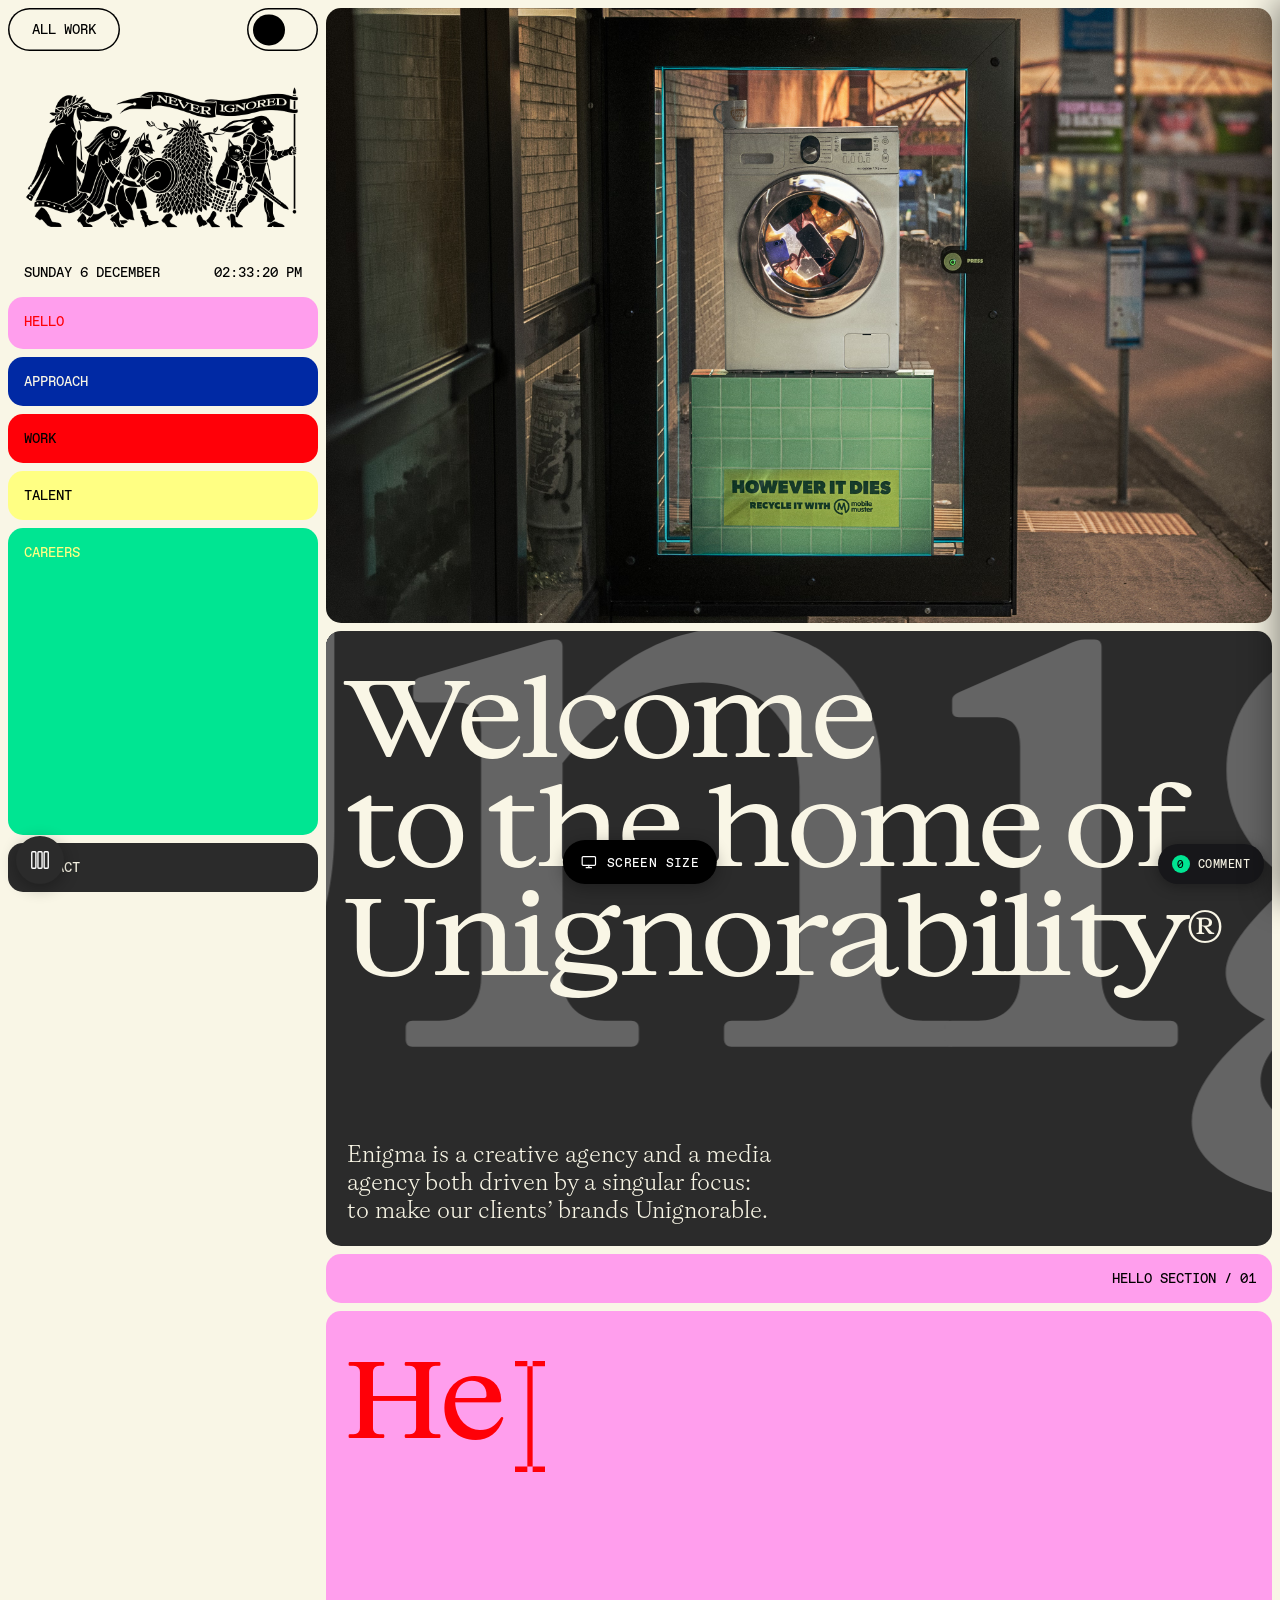
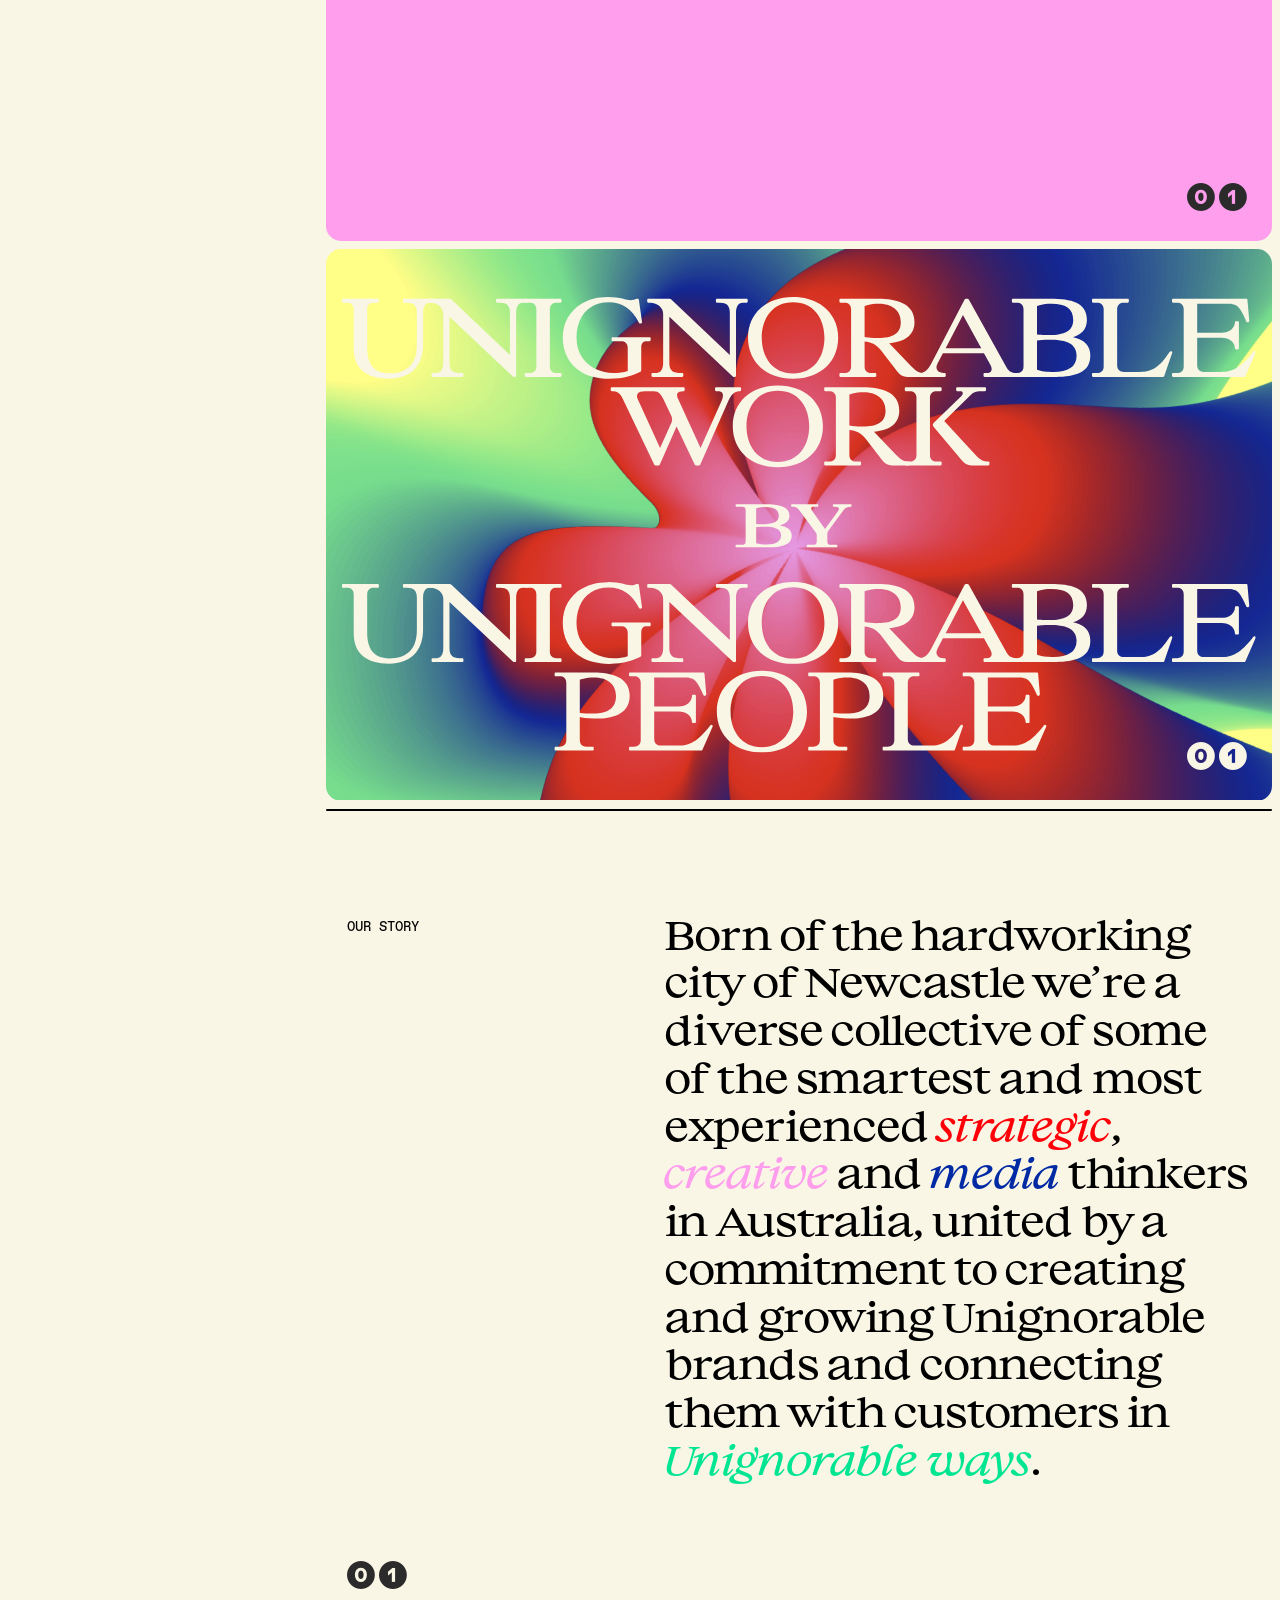
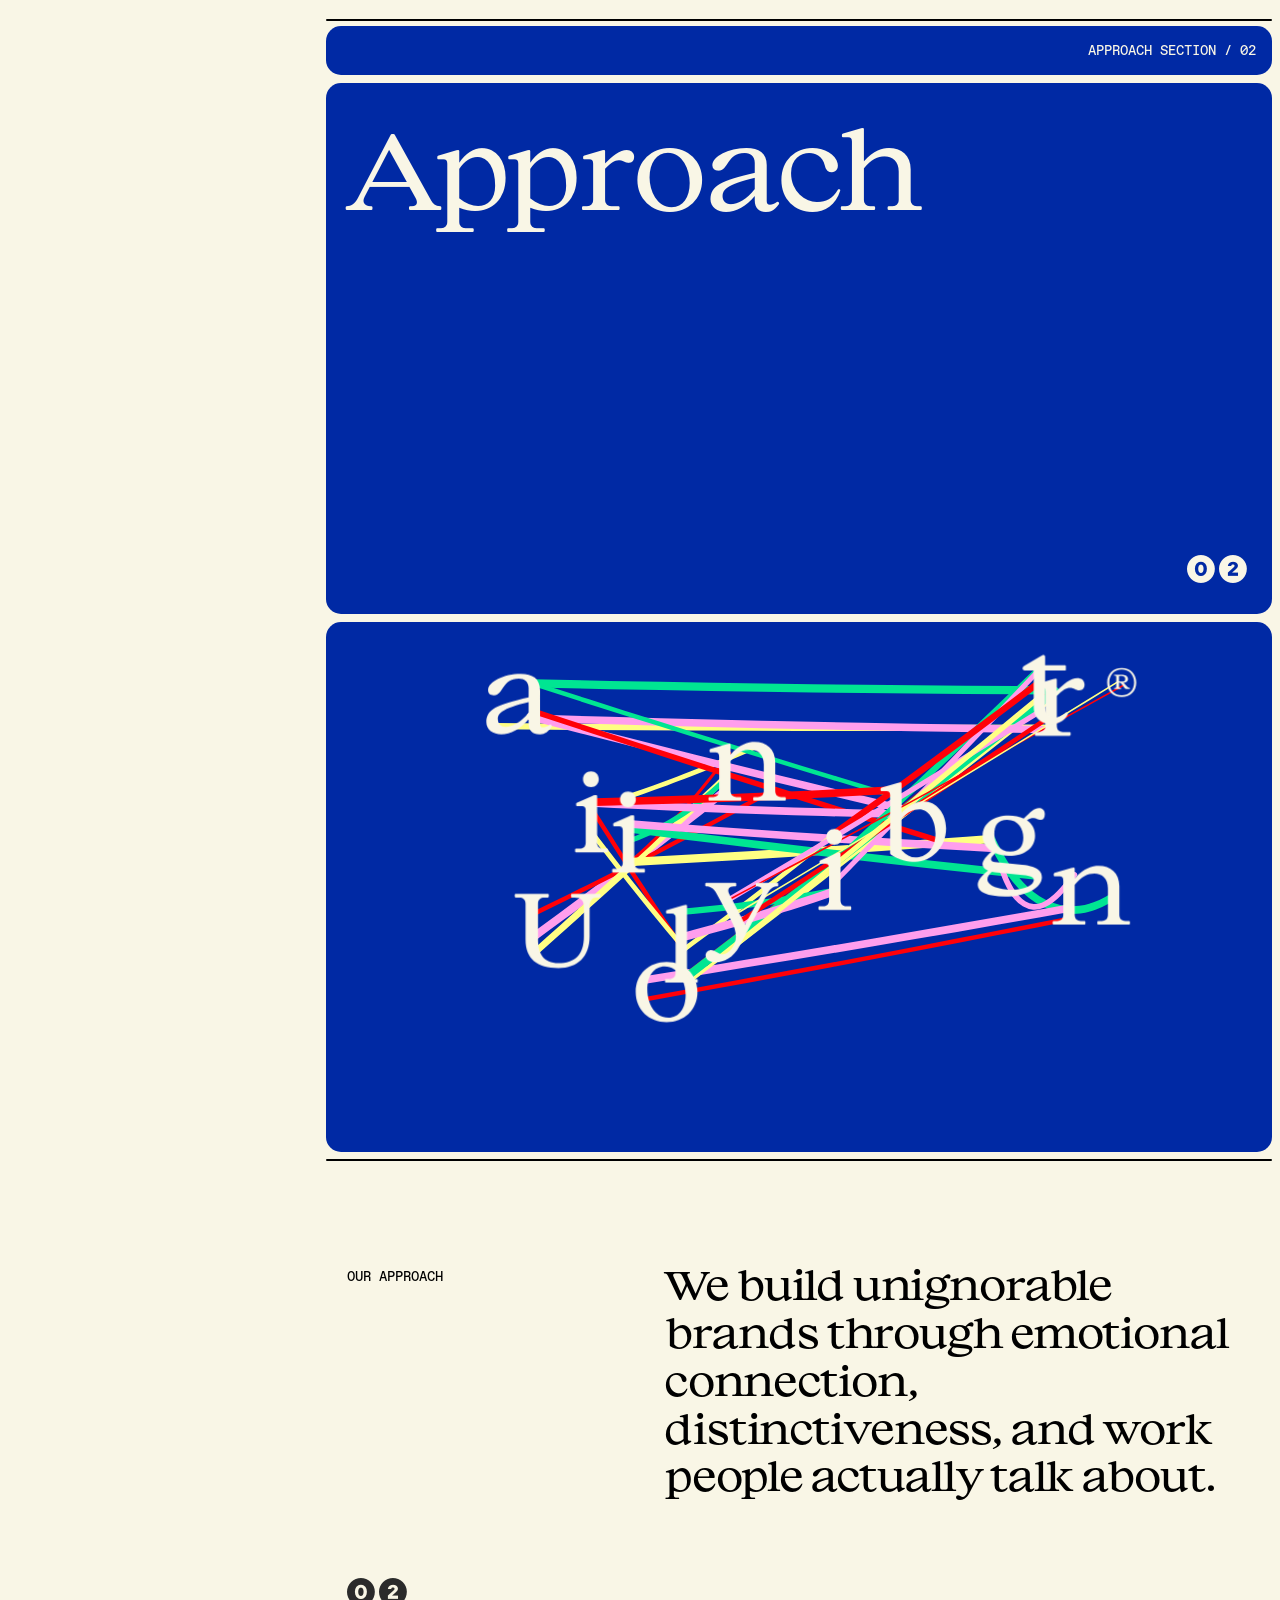
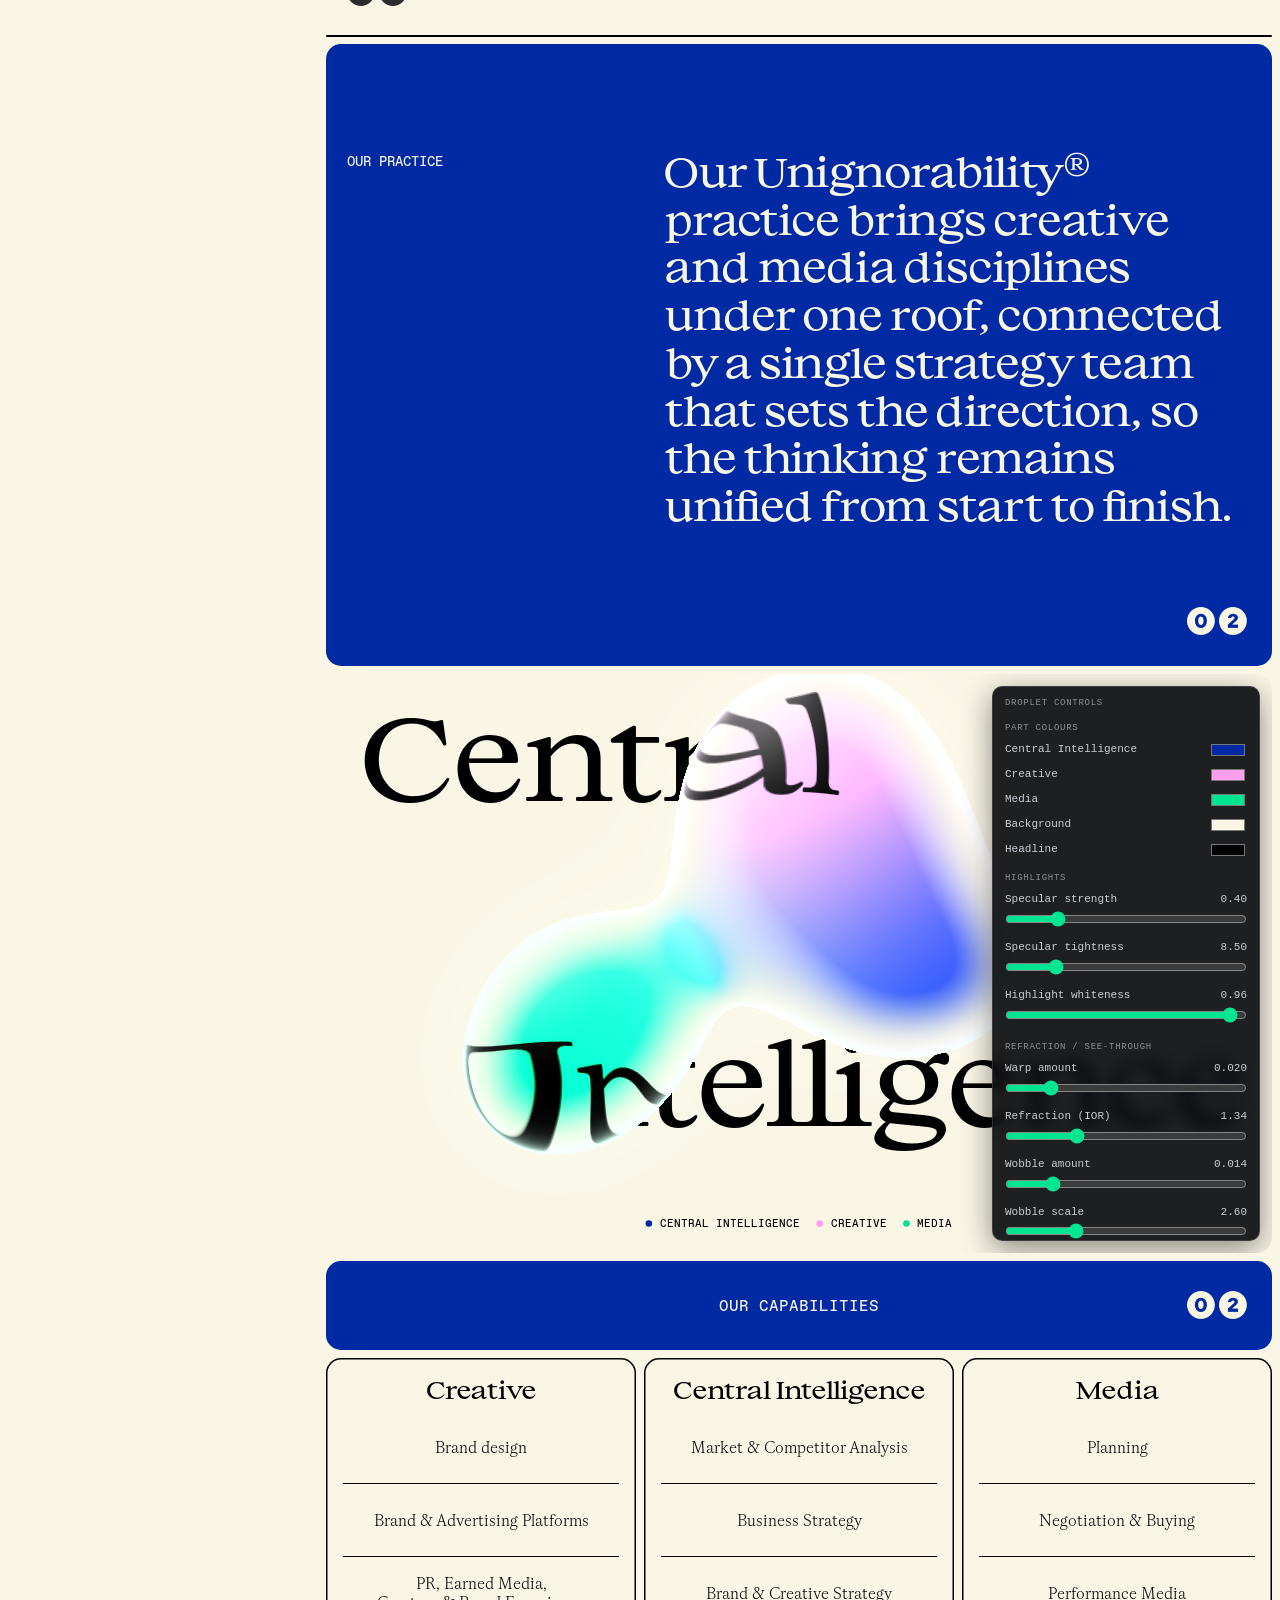
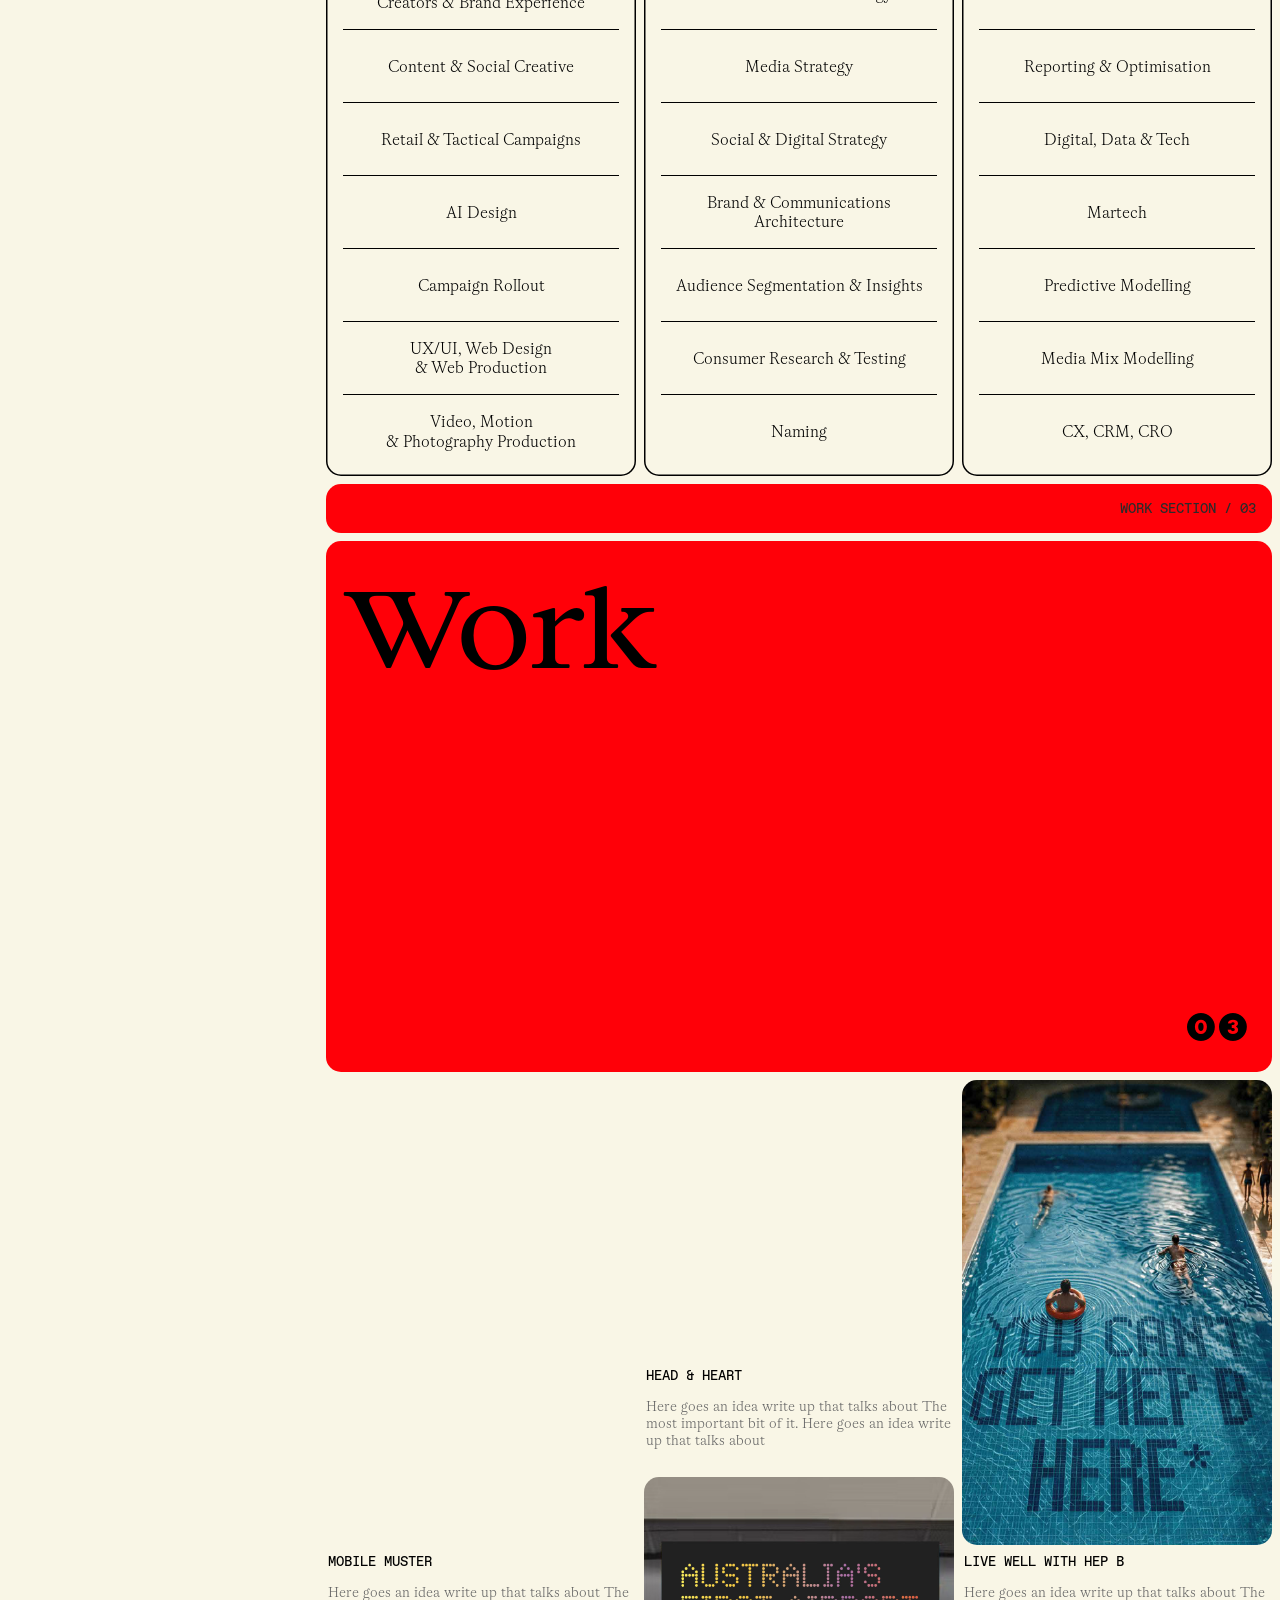
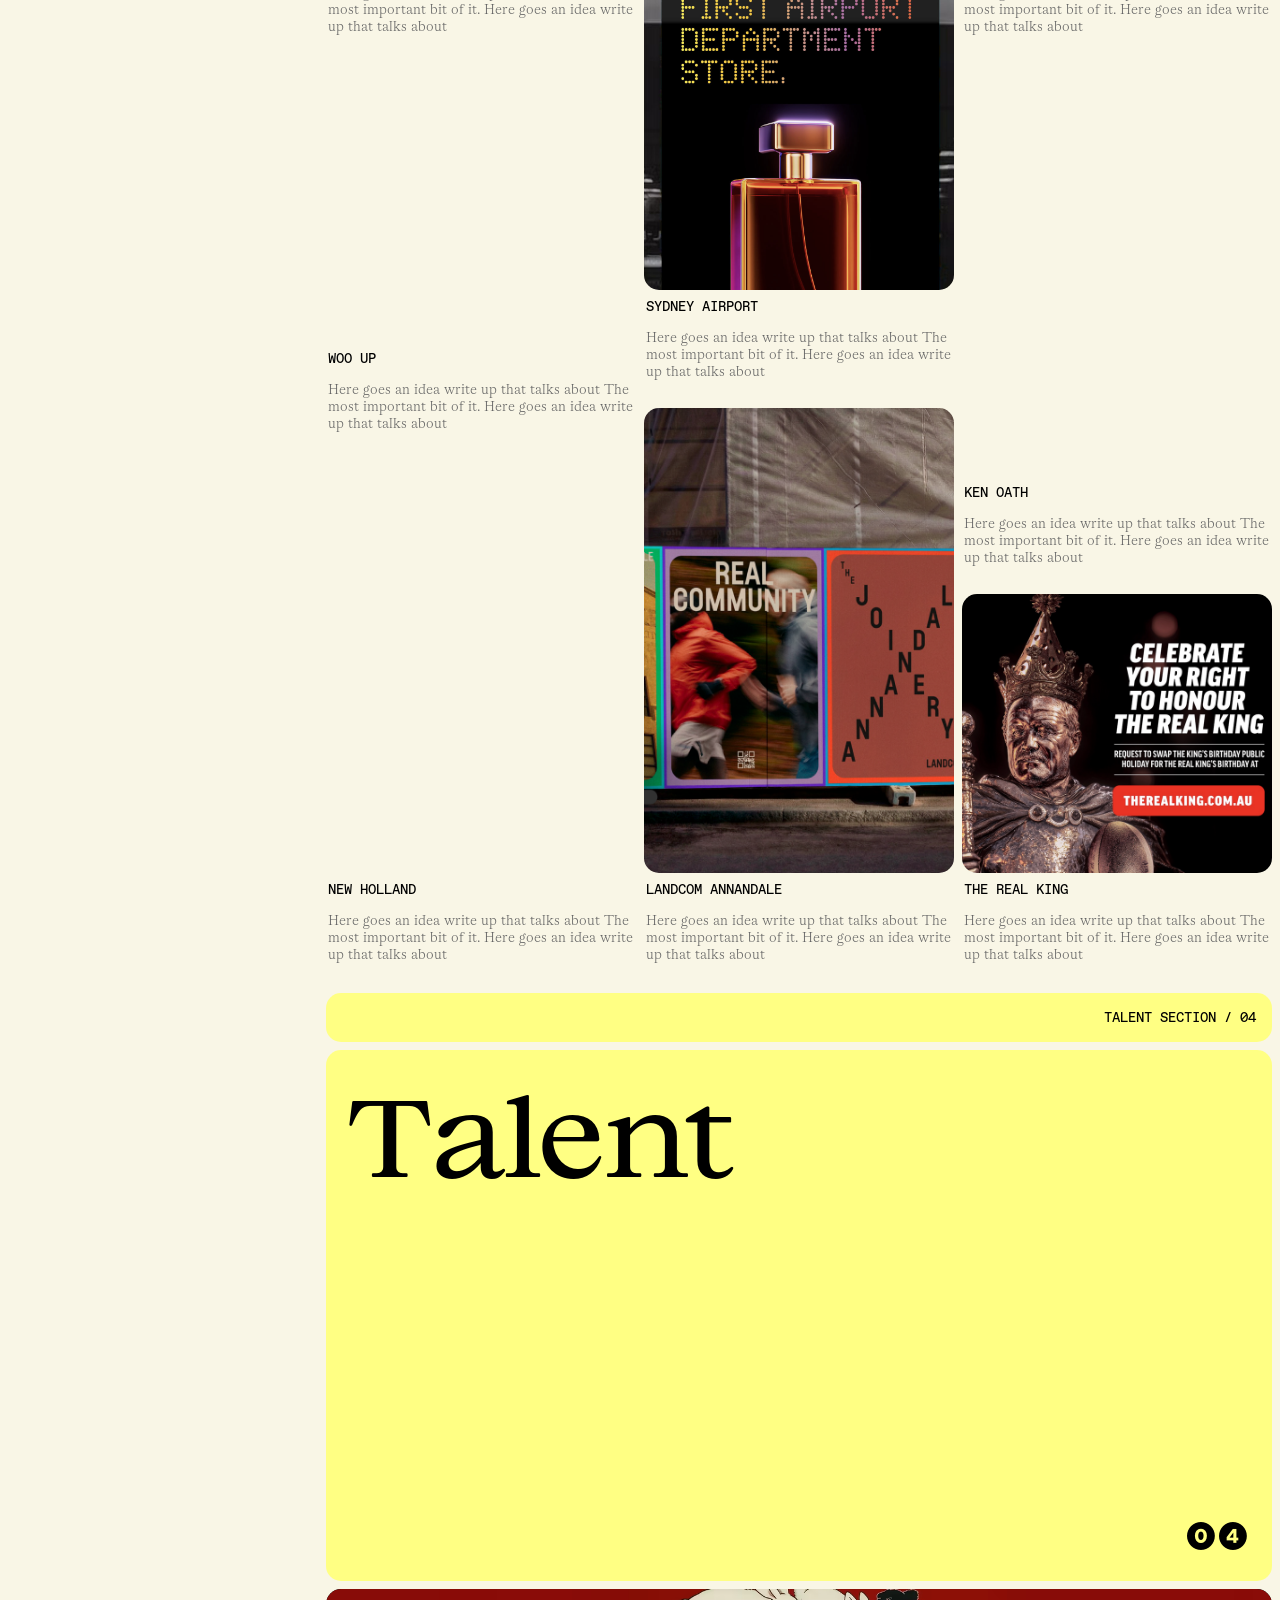
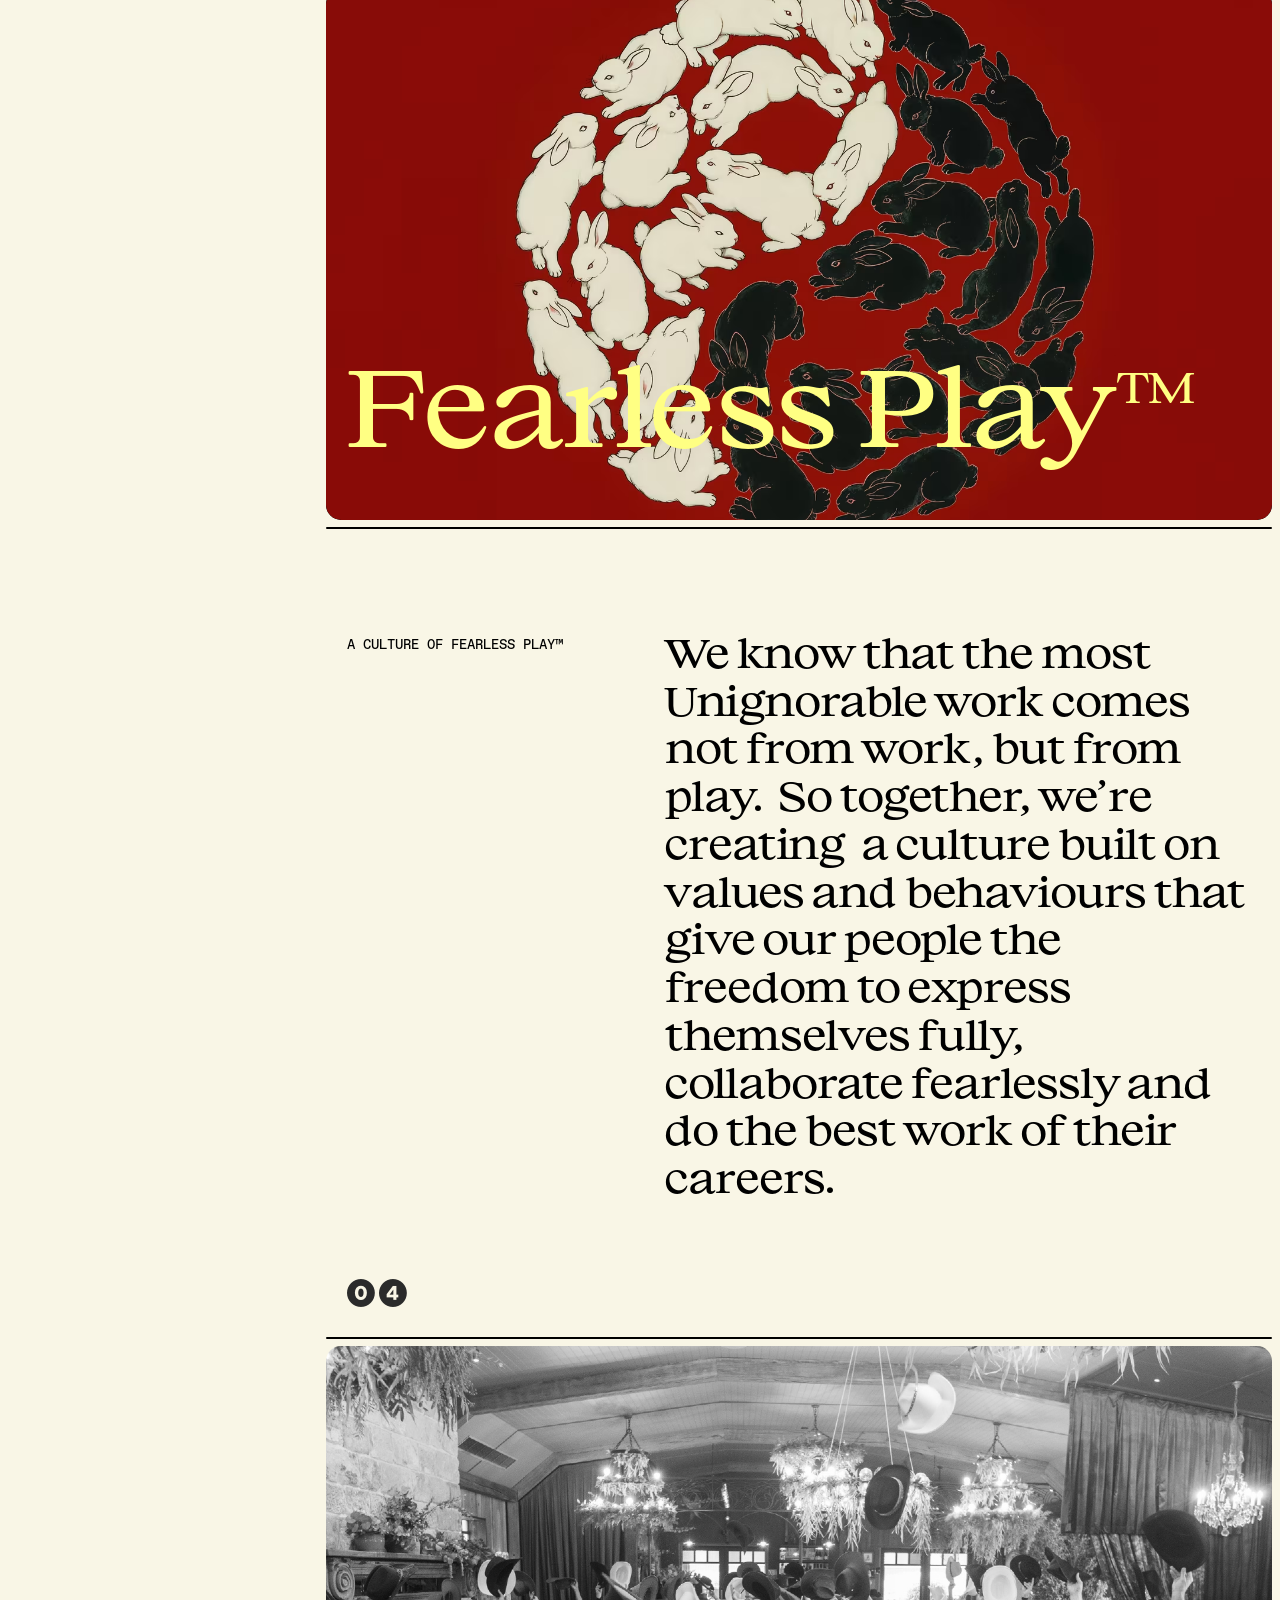
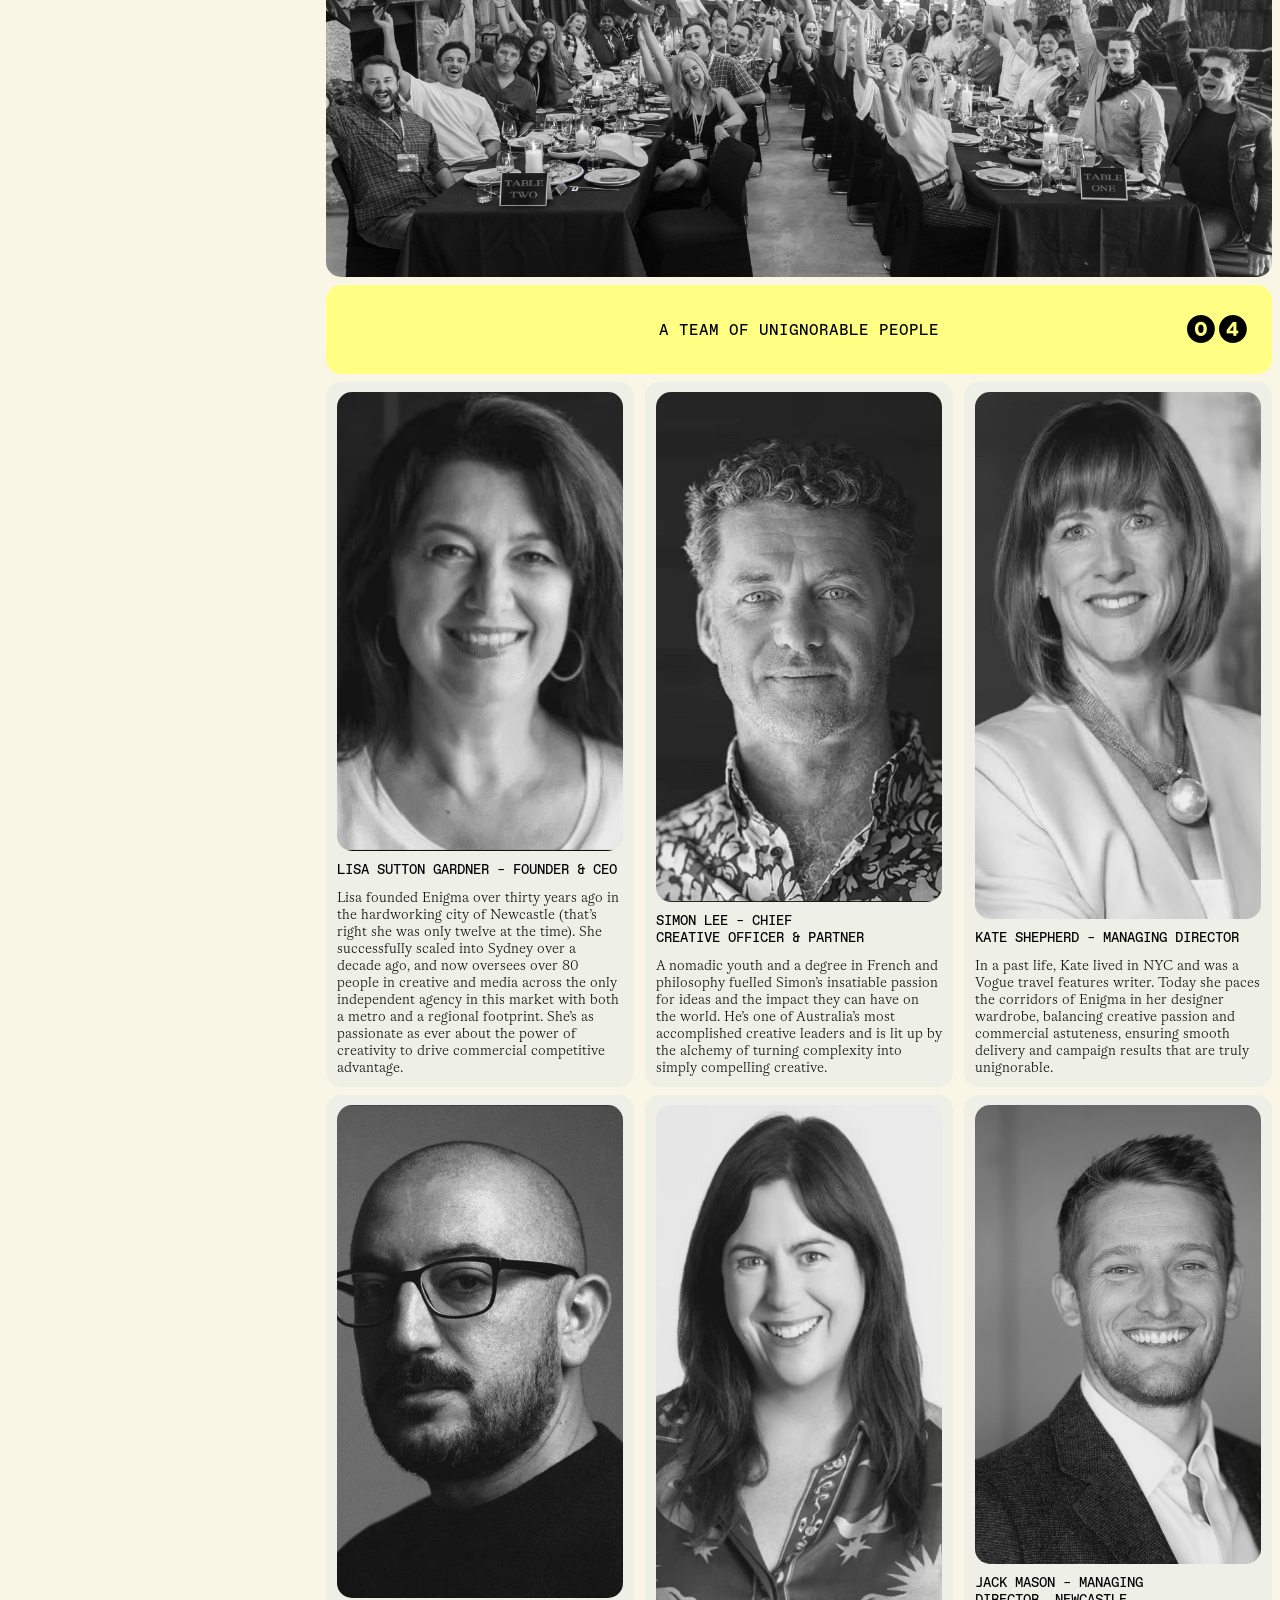
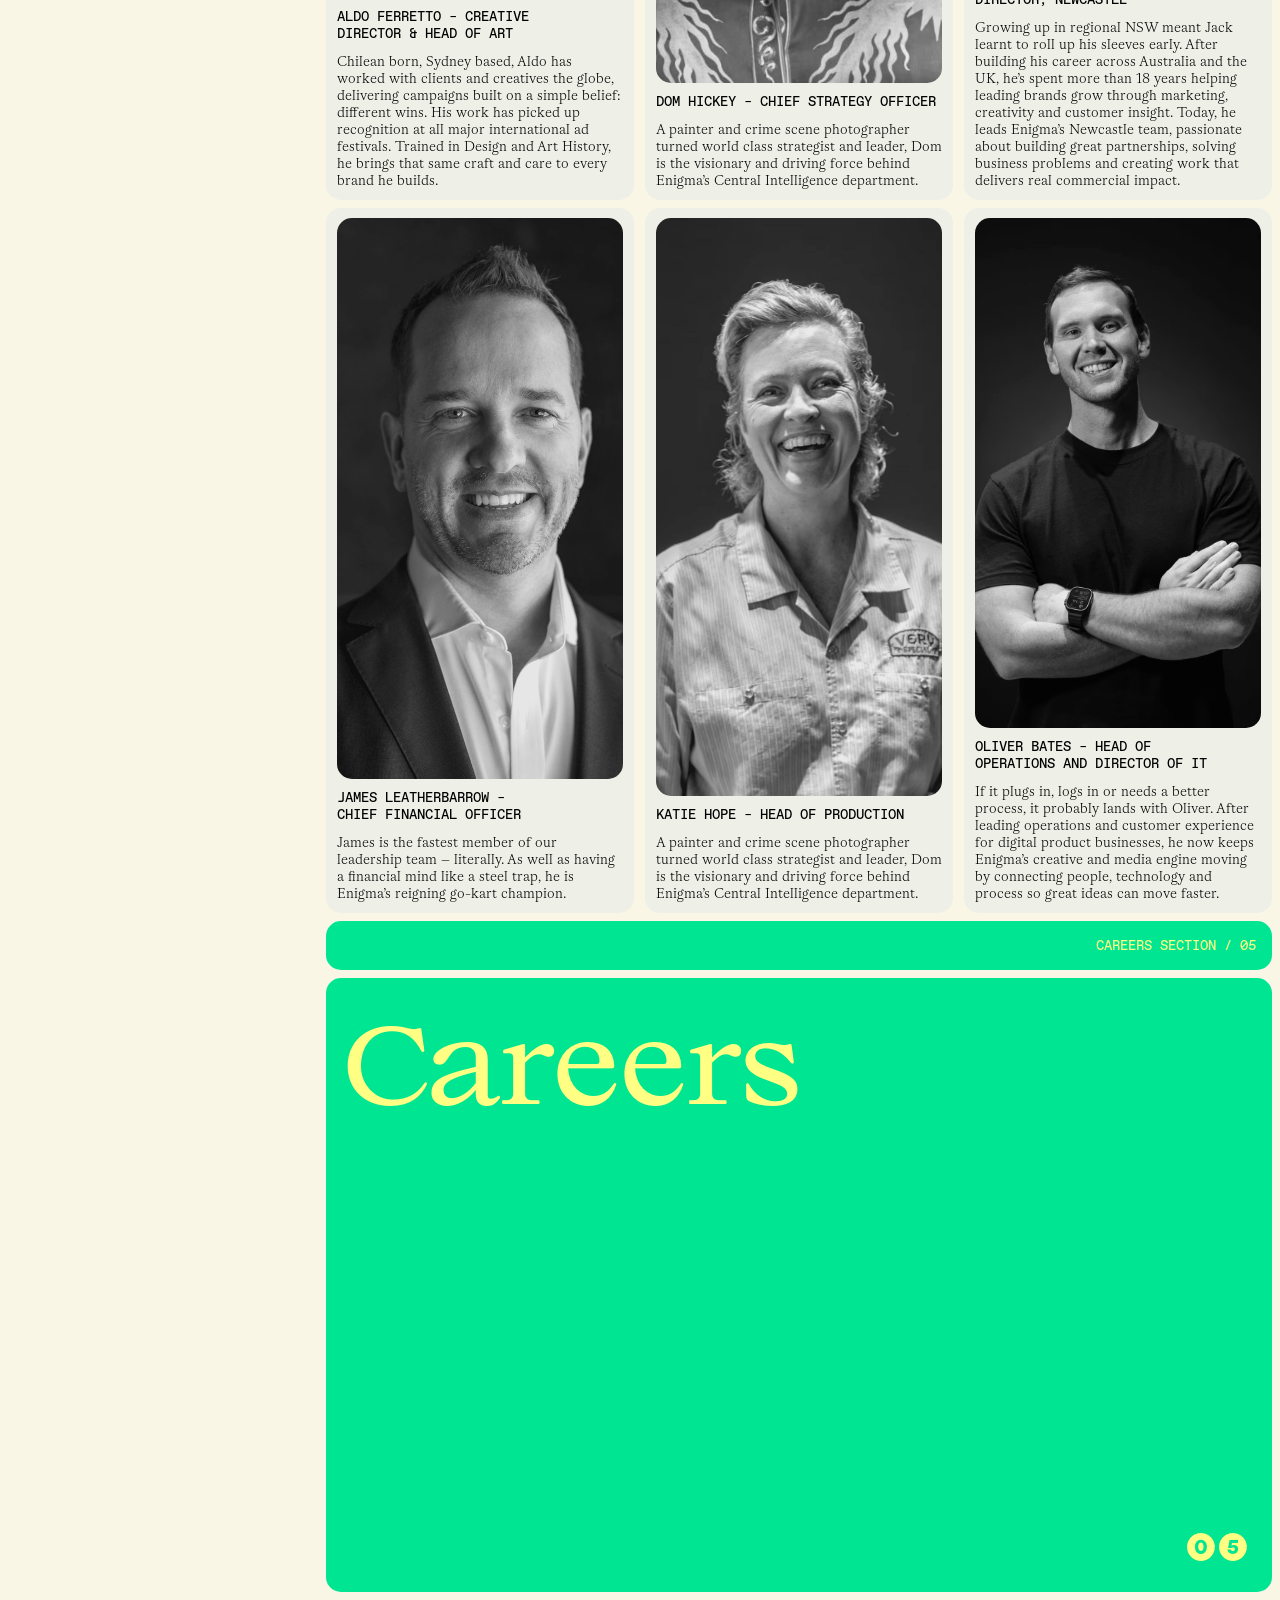
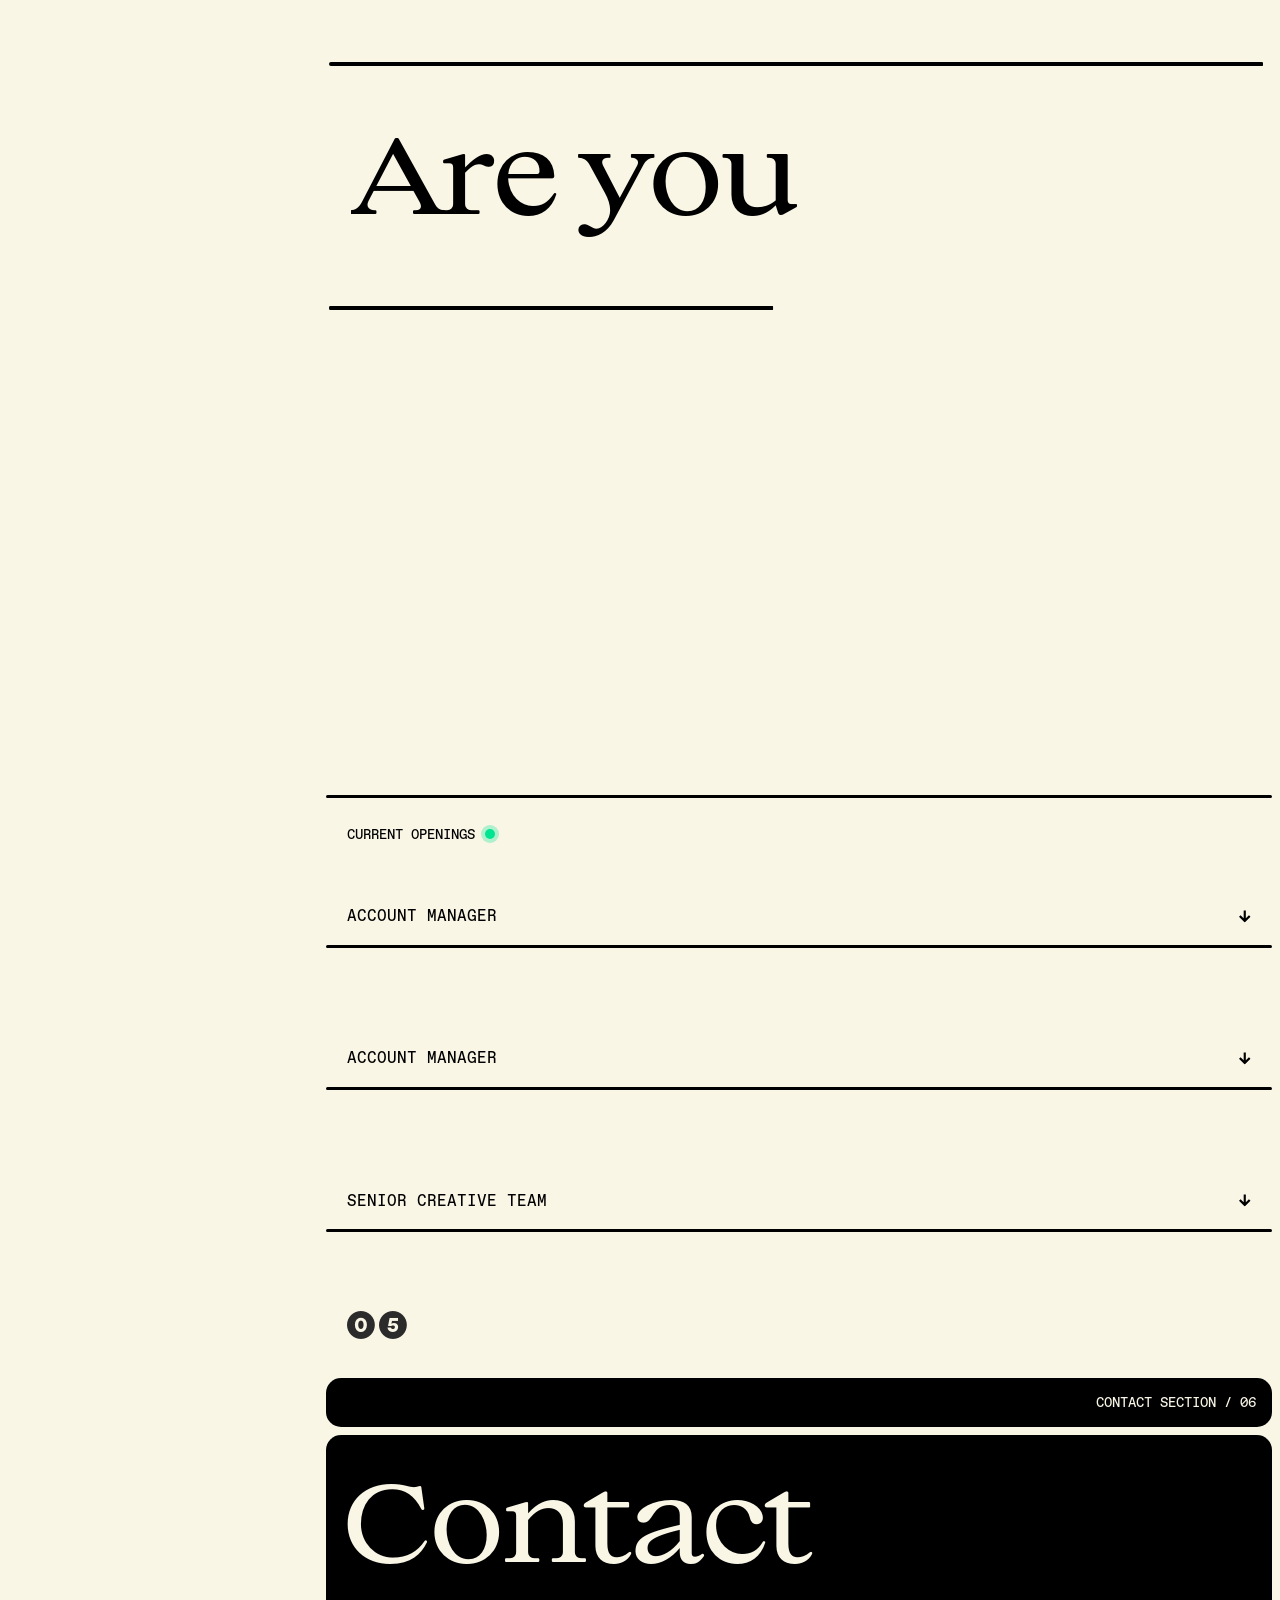
==== commit 90c83c77: "Extract five homepage sections as standalone CMS blocks The CMS exposes three fields per block — HTM" ====
--- a/index.html
+++ b/index.html
@@ -193,9 +193,15 @@
         </div>
       </div>
 
-      <!-- Capabilities: 3D planet (Central Intelligence / Creative / Media) -->
-      <div class="al-capabilities al-planet-host">
-        <canvas class="al-planet-canvas"></canvas>
+      <!-- Capabilities: BioResin metaball (Central Intelligence / Creative / Media)
+           The <h1> is the real, readable headline and stays in the document for accessibility and
+           for anything that reads the page without WebGL. It is visually hidden because the SHADER
+           draws the type: the resin has to refract and tint it, and it can only do that if the
+           type is a texture it can sample with a bent ray. A DOM heading behind a transparent
+           canvas would sit optically flat behind the blob and give the whole thing away. -->
+      <div class="al-capabilities al-resin-host" data-text="Central Intelligence">
+        <h1 class="al-resin-heading">Central Intelligence</h1>
+        <canvas class="al-resin-canvas"></canvas>
         <div class="al-planet-tag" data-piece="creative">
           <div class="al-planet-tag-text">
             <p class="al-planet-label"><span class="al-planet-dot"></span>Creative</p>
@@ -233,18 +239,24 @@
         <span class="al-caps-num">&#x24FF;&#x2777;</span>
       </div>
 
-      <!-- Capabilities list (node 37:8224) -->
+      <!-- Capabilities list (node 37:8224)
+
+           `data-case` marks a row as LIVE: js/caps-twist.js flips that cell over to a sliver of
+           the named project on hover and opens its case study on click. The key is looked up in
+           CASES in that file. Rows without the attribute are inert, exactly as before.
+           Adding the next study is one attribute here plus one CASES entry -- no indices, so the
+           list can be reordered or re-worded without touching the interaction. -->
       <div class="al-caps">
         <div class="al-caps-tile">
           <h3>Creative</h3>
           <ul>
             <li>Brand design</li>
-            <li>Brand &amp; Advertising Platforms</li>
+            <li data-case="ken-oath">Brand &amp; Advertising Platforms</li>
             <li>PR, Earned Media,<br>Creators &amp; Brand Experience</li>
-            <li>Content &amp; Social Creative</li>
+            <li data-case="ken-oath">Content &amp; Social Creative</li>
             <li>Retail &amp; Tactical Campaigns</li>
             <li>AI Design</li>
-            <li>Campaign Rollout</li>
+            <li data-case="ken-oath">Campaign Rollout</li>
             <li>UX/UI, Web Design<br>&amp; Web Production</li>
             <li>Video, Motion<br>&amp; Photography Production</li>
           </ul>
@@ -254,7 +266,7 @@
           <ul>
             <li>Market &amp; Competitor Analysis</li>
             <li>Business Strategy</li>
-            <li>Brand &amp; Creative Strategy</li>
+            <li data-case="ken-oath">Brand &amp; Creative Strategy</li>
             <li>Media Strategy</li>
             <li>Social &amp; Digital Strategy</li>
             <li>Brand &amp; Communications<br>Architecture</li>
@@ -268,7 +280,7 @@
           <ul>
             <li>Planning</li>
             <li>Negotiation &amp; Buying</li>
-            <li>Performance Media</li>
+            <li data-case="ken-oath">Performance Media</li>
             <li>Reporting &amp; Optimisation</li>
             <li>Digital, Data &amp; Tech</li>
             <li>Martech</li>
@@ -1075,6 +1087,21 @@
 <script src="js/ScrollToPlugin.min.js"></script>
 <script src="js/constel-data.js"></script>
 <script src="js/three.min.js"></script>
+<!-- Interactive droplet metaballs — faithful port of the Codrops tutorial. Uses the legacy UMD
+     three global loaded above, so there is no importmap and no second copy of three: the tutorial
+     needs nothing beyond RawShaderMaterial and a plane.
+     The BioResin passes (js/bioresin.js, js/bioresin.module.js, js/vendor/) are left on disk but
+     unreferenced -- this is the baseline to art-direct from, and they are worth keeping to
+     cannibalise once the material direction resumes. -->
+<script src="js/droplets.js"></script>
+<!-- Art-direction control panel for the droplets. NOT product code: self-contained, inline-styled,
+     writes only through window.__MOLTEN.set(). Delete this one line and js/droplets-panel.js to
+     strip it entirely. Toggle in the UI with the gear button or the G key. -->
+<script src="js/droplets-panel.js"></script>
+<!-- Capability rows carrying data-case flip over to their project on hover. Reads
+     window.__CASESTUDY at click time only, so load order against the inline block below does not
+     matter. Tuning: window.__CAPTWIST.set({ dur, stagger, strip, persp }). -->
+<script src="js/caps-twist.js"></script>
 <script>
 (function () {
   var params = new URLSearchParams(location.search);
--- a/styles.css
+++ b/styles.css
@@ -171,18 +171,51 @@
 #view-proposed .main { --u: 0.063052cqw; } /* 100 / 1586 */
 #view-14col .main    { --u: 0.066845cqw; } /* 100 / 1496 */
 
-/* AD: sidebar is 3 columns (470px) normally, and drops to 2 columns (310px) at 1512px and below.
-   These are the exact numbers the old "Proposed" view used, folded in as Aldo's small-screen state:
-   narrower sidebar -> wider main (1586 ref) -> --u normalised to 1586. The grid overlay follows.
-   Hard switch at the breakpoint (not a smooth shrink) -- matches the AD's "1512 and below". */
-@media (min-width: 1280px) and (max-width: 1512px) {
-  /* min-width floor is 1280, i.e. the bottom of the DESKTOP range. This 2-col sidebar rule is
-     specificity (1,2,0) and beats the stacked `#view-aldo .al-sidebar {width:100%}` (1,1,0),
-     so any overlap with the stacked range pins the full-width header back to 310px. It used
-     to floor at 601 and did exactly that across the whole tablet range. */
-  #view-aldo .sidebar.w-470 { width: 310px; }
-  #view-aldo .main { --u: 0.063052cqw; } /* 100 / 1586, the 2-col main reference */
-  #view-aldo .fg-side.w-470 { width: 310px; grid-template-columns: repeat(2, 1fr); }
+/* AD 2026-08-12: THE SIDEBAR IS FLUID, NOT STEPPED.
+
+   It used to be 470px (3 columns) above 1512 and snap to 310px (2 columns) at 1512 and below.
+   The AD asked for it to shrink WITH the screen rather than jump between two sizes.
+
+   470 and 310 were never arbitrary numbers. The page is a 12-column grid with 8px gutters and
+   8px page padding, and the sidebar is the first THREE columns. Solving that for any width:
+
+       column  = (CW - 11*8) / 12        CW = .grid-wrap content box = layout width - 16
+       sidebar = 3*column + 2*8  =  0.25*CW - 6
+
+   ...which is exactly `calc(25% - 6px)`, because a percentage on a flex item resolves against
+   the flex container's content box.
+
+   PER CENT, NOT vw, ON PURPOSE. `100vw` includes the scrollbar and this page always has one, so
+   a vw-based version sits ~4px off the real grid and the sidebar edge stops landing on a grid
+   line — the one thing the overlay below exists to prove.
+
+   BOTH OLD ENDPOINTS SURVIVE, which is why nothing else had to be retuned:
+
+       at 1920 layout ->  0.25 * 1904 - 6  =  470   (unchanged)
+       at 1280 layout ->  0.25 * 1264 - 6  =  310   (the old 2-col width, now reached smoothly)
+
+   3 columns at 1280 measure the same as 2 columns at 1920 because 1280/1920 = 2/3. So the fluid
+   sidebar passes through the AD's old small-screen number exactly at the bottom of the desktop
+   range, where the stacked layout takes over anyway.
+
+   --u IS NO LONGER RENORMALISED, and that is half the fix. The 2-column state re-based it to
+   1586 (the old "Proposed" view's main width) so Figma px stayed exact in that state — and that
+   re-basing is what made the TYPE jump at the breakpoint alongside the width: crossing 1513->1512
+   the h1 went 117px -> 98px while the sidebar went 470 -> 310. --u is a cqw coefficient, so it
+   already tracks the main column continuously; with the width fluid there is nothing to re-base
+   and the type simply scales.
+
+   Capped at 470 above 1920 so nothing changes on large screens — that keeps the "fixed sidebar,
+   fluid main" construction the grid overlay note below describes. Dropping the cap would make
+   sidebar columns and main columns identical above 1920 too, but that is a change the AD has not
+   asked for. */
+@media (min-width: 1280px) {
+  /* THE 1280 FLOOR IS LOAD-BEARING, for the reason the old rule documented: this is specificity
+     (1,2,0) and beats the stacked `#view-aldo .al-sidebar { width: 100% }` (1,1,0) further down
+     the sheet. Without the floor it would pin the stacked full-width header back to a narrow
+     column across the whole tablet and phone range. */
+  #view-aldo .sidebar.w-470,
+  #view-aldo .fg-side.w-470 { width: clamp(310px, calc(25% - 6px), 470px); }
 }
 
 #view-aldo .main,
@@ -1922,6 +1955,89 @@
   flex-shrink: 0;
 }
 
+/* ---------------- BIORESIN (Capabilities) ----------------
+   AD 2026-08-12: the section becomes cream with "Central Intelligence" set in Enigma Large behind
+   the resin, replacing the blue Figma sky the 3-part planet used.
+
+   The background here is CREAM AND NOTHING ELSE. Both the headline and the blob are painted by
+   the shader, which needs to own every pixel it composites through -- the resin's pale edges are
+   literally this background surviving absorption, and the type is refracted, so neither can be a
+   DOM layer underneath. The colour is duplicated into the shader as uBg; if this changes, change
+   CONFIG.background in js/bioresin.js to match or the edges will blend to the wrong colour. */
+/* CREAM. Must match CONFIG.background in js/droplets.js -- the shader paints the real background
+   (it samples the headline texture for every non-hit pixel), so this rule only shows for the
+   frame before WebGL starts. A mismatch reads as a flash on load. */
+.al-resin-host {
+  position: relative;
+  overflow: hidden;
+  background: var(--cream);
+  /* AD 2026-08-13: plain hand cursor. The custom crosshair belonged to the old planet's
+     press-and-hold interaction; dragging a blob reads as grabbing, so the hand is the right
+     affordance. assets/cursor-crosshair.svg is still used by .al-planet-host for the A/B. */
+  cursor: pointer;
+
+  -webkit-touch-callout: none;
+  -webkit-user-select: none;
+  user-select: none;
+  -webkit-tap-highlight-color: transparent;
+}
+
+.al-resin-canvas {
+  position: absolute;
+  inset: 0;
+  width: 100%;
+  height: 100%;
+  display: block;
+}
+
+/* The real heading. Present for assistive tech and for any reader without WebGL; the visible
+   type is drawn into a texture so the resin can refract it. Not `display:none` -- that would take
+   it out of the accessibility tree, which is the entire reason it exists. */
+.al-resin-heading {
+  position: absolute;
+  width: 1px; height: 1px;
+  margin: -1px; padding: 0; border: 0;
+  clip-path: inset(50%);
+  overflow: hidden;
+  white-space: nowrap;
+}
+
+/* CAPABILITY TAGS, re-anchored.
+   On the planet these were projected 3D->screen every frame by planetCapabilities() and hidden
+   until a piece exploded into view. There are no discrete pieces in a metaball to point at, and
+   chasing the blob would make them skitter, so they become fixed annotations on the material --
+   which suits the serial-number treatment they already carry. Positions are percentages so they
+   hold their composition as the section reflows.
+
+   They also have to be re-inked: every rule above sets `color: var(--cream)` for the blue sky,
+   which is invisible on cream. Scoped under .al-resin-host so the planet's own styling is
+   untouched and the A/B stays one markup change away. */
+/* Black on Enigma blue, matching the headline (AD). */
+.al-resin-host .al-planet-tag {
+  color: var(--black);
+  transform: none;
+  will-change: auto;
+}
+.al-resin-host .al-planet-tag[data-piece="creative"] { top: 16%; left: 7%;  }
+.al-resin-host .al-planet-tag[data-piece="ci"]       { top: 44%; left: auto; right: 8%; }
+.al-resin-host .al-planet-tag[data-piece="media"]    { top: auto; bottom: 20%; left: 12%; }
+
+/* Central Intelligence is the WHITE part in the organism (AD mockup), so the key dot is cream. */
+.al-resin-host .al-planet-tag[data-piece="ci"] .al-planet-dot { background: var(--blue); }
+
+/* The shader now draws the visible key into the headline texture so it refracts with the bodies.
+   This DOM twin stays for assistive tech and as a no-WebGL fallback, visually hidden. */
+.al-resin-host .al-planet-key {
+  position: absolute;
+  width: 1px; height: 1px;
+  margin: -1px; padding: 0; border: 0;
+  clip-path: inset(50%);
+  overflow: hidden;
+  white-space: nowrap;
+}
+.al-resin-host .al-planet-key .al-planet-dot.c-ci { background: var(--cream); }
+
+/* Kept for the A/B: the old planet's own rules still apply if .al-planet-host is put back. */
 .al-planet-host {
   position: relative;
   overflow: hidden;
@@ -2152,6 +2268,86 @@
 body.dark .al-caps-tile li {
   color: var(--cream);
   border-bottom-color: var(--cream);
+}
+
+/* ----- Capability twist (js/caps-twist.js) -----
+   A row carrying `data-case` turns over on hover to a sliver of that project, in two beats:
+   the row's rules pull out to the tile's edges, then the whole block turns and twists.
+
+   The block itself is a CANVAS, painted per column by the JS — a twist is not an affine
+   transform, so no arrangement of CSS 3D can draw one as a single solid surface. See the header
+   of js/caps-twist.js. This file therefore owns almost nothing of the effect: the hit area, the
+   two rules of beat 1, and the canvas box. Every px of geometry is written by the JS.
+
+   The tile is the clipping frame: it already has overflow:hidden and the squircle, so the block
+   runs off its rounded ends instead of stopping on a square edge. `position: relative` is the
+   only thing the tile itself needed. */
+.al-caps-tile { position: relative; }
+
+/* The hit area. Deliberately NOT the <li>: the block runs edge to edge of the tile while the li
+   is inset by the 24px text padding, so hovering the bled region would leave the li and the
+   gesture would chatter on and off at the ends. Transparent and always present — it is also what
+   carries role=link, so the row is clickable and focusable before anything has been painted. */
+.al-cap-flip {
+  position: absolute;
+  left: 0;
+  right: 0;
+  z-index: 2;
+  cursor: pointer;
+  -webkit-tap-highlight-color: transparent;
+}
+.al-cap-flip[hidden] { display: none; }
+.al-cap-flip:focus-visible { outline: 2px solid var(--black); outline-offset: -2px; }
+body.dark .al-cap-flip:focus-visible { outline-color: var(--cream); }
+
+/* Beat 1. Two rules that start life exactly on top of the list's own — same width, same place,
+   same colour — so the pull-out begins from what the reader is already looking at. The JS sets
+   left/width to the text column and scales them out to the tile's edges.
+
+   currentColor, so dark mode is inherited from the list rather than restated: the JS blanks the
+   real <li> border at the same moment these appear, and the two have to match exactly or the
+   swap shows. */
+   Transparent at rest, and that is not just tidiness. These sit exactly where the list's own
+   rules already are, and row boxes land on fractional pixels — two 1px lines half a pixel apart
+   stack into something visibly heavier, so every live row wore a slightly bolder pair than its
+   neighbours before anyone had touched it. Only one line is ever drawn now: the list's until the
+   gesture starts, these from then on. */
+.al-cap-rule {
+  position: absolute;
+  height: 1px;
+  background: currentColor;
+  color: var(--black);
+  transform-origin: 50% 50%;
+  pointer-events: none;
+  opacity: 0;
+}
+body.dark .al-cap-rule { color: var(--cream); }
+.al-cap-rule-t { top: 0; }
+.al-cap-rule-b { bottom: 0; }
+
+/* The block's host — an empty box, not the drawing surface. The WebGL canvas is shared by every
+   row (only one can be hovered at a time) and is re-parented into whichever row is running, so
+   what lives here permanently is the geometry and the opacity. Hidden until beat 2 takes over
+   from the rules; opacity rather than visibility because the JS drives it through GSAP alongside
+   everything else.
+
+   top and height are written by the JS and are deliberately NOT `inset: 0`. The bar is a solid, so
+   as it turns it stands taller than the row it started in (sqrt(H² + D²) at 45°) and the host has
+   to carry that headroom or the block gets guillotined at exactly the angles that make it read as
+   an object. Overflowing onto the neighbouring rows is the point; the tile's overflow:hidden still
+   keeps it inside the card. */
+.al-cap-stage {
+  position: absolute;
+  left: 0;
+  right: 0;
+  width: 100%;
+  opacity: 0;
+  pointer-events: none;
+}
+.al-cap-gl {
+  display: block;
+  width: 100%;
+  height: 100%;
 }
 
 /* ----- Talent grid (node 2015:2160) -----
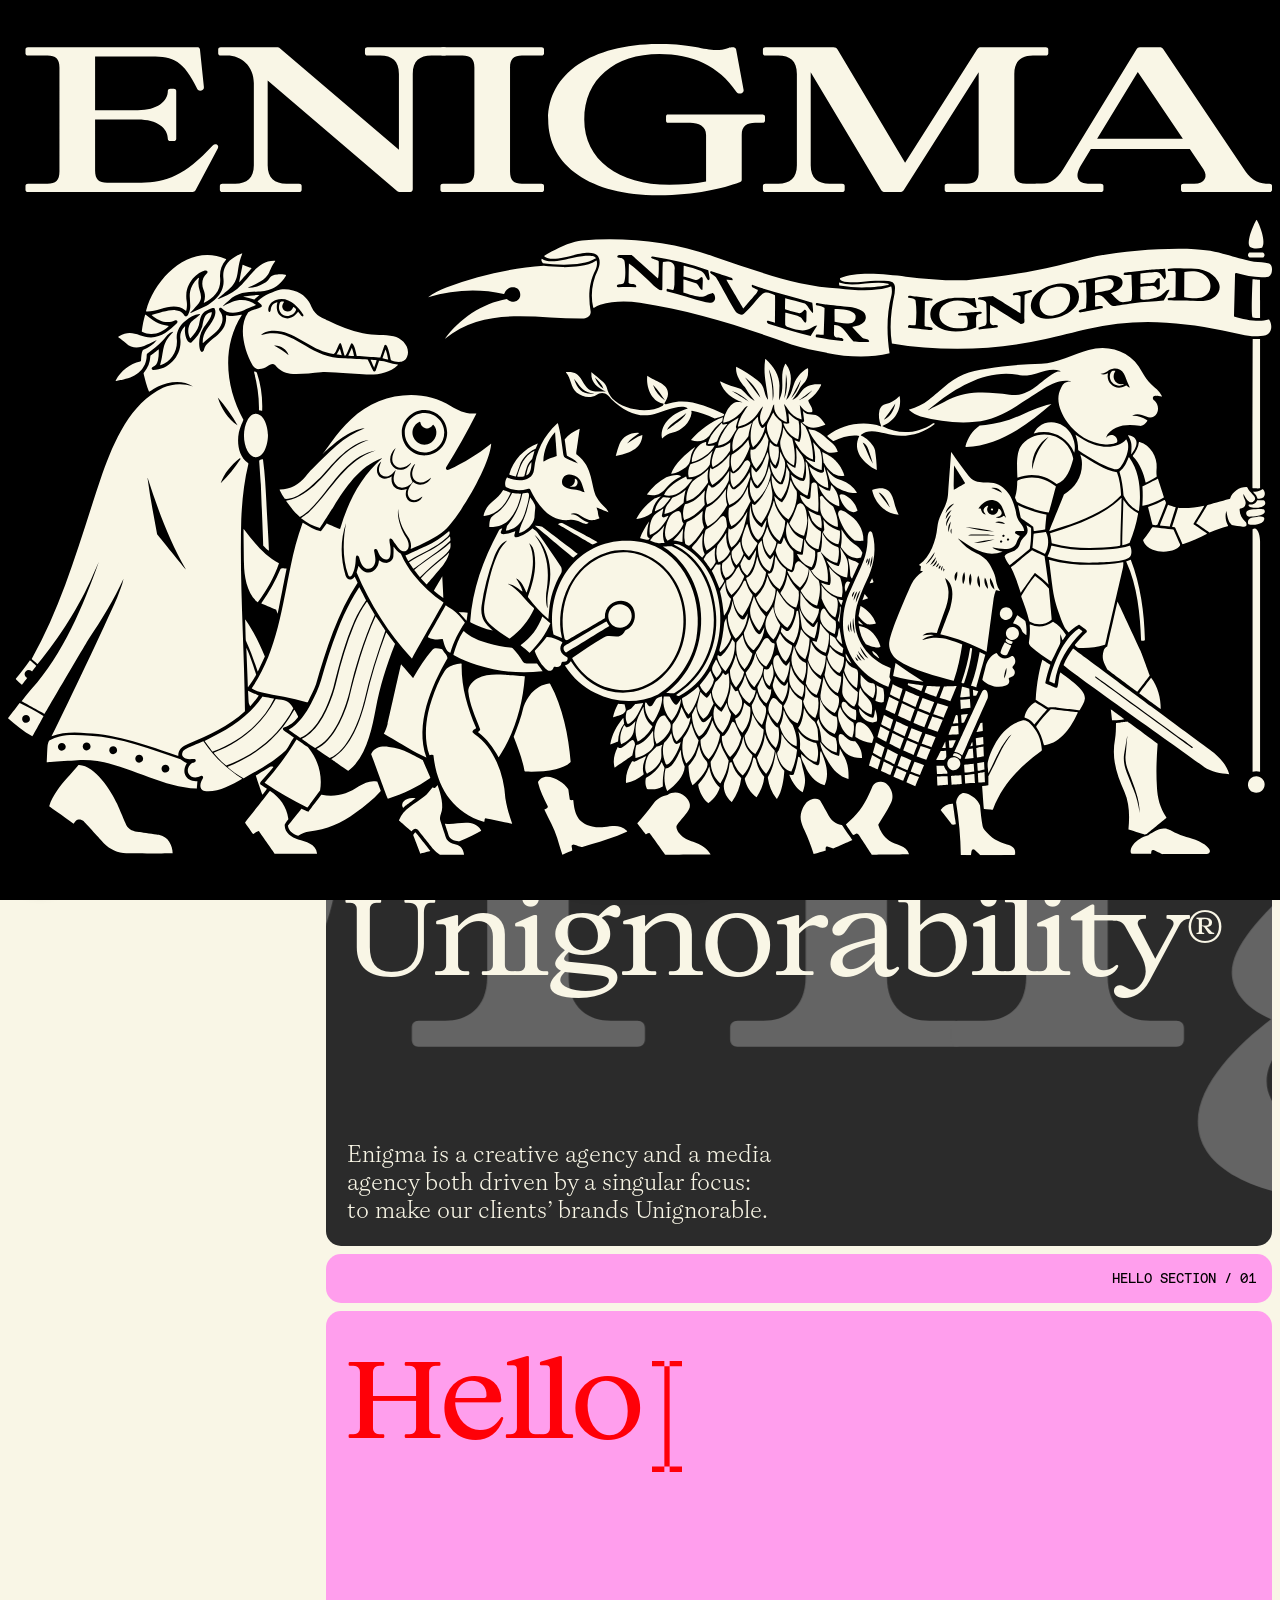
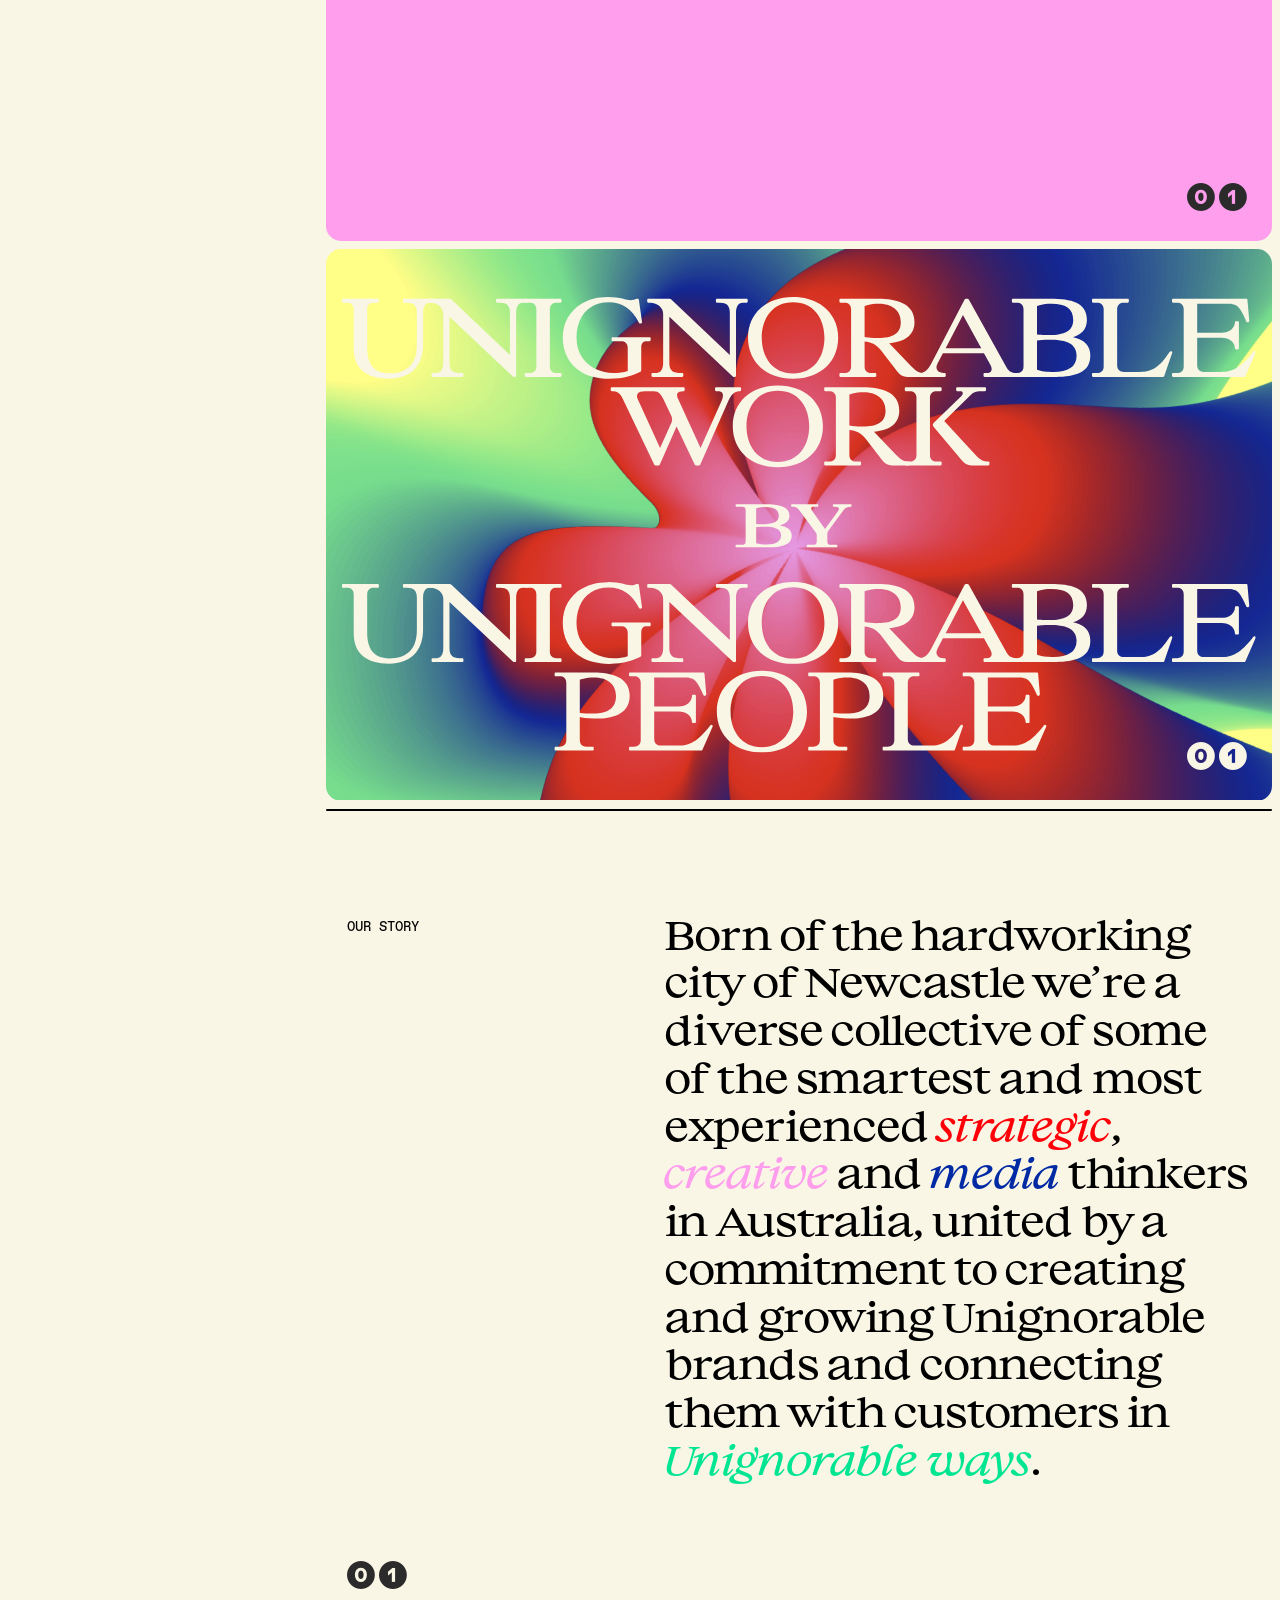
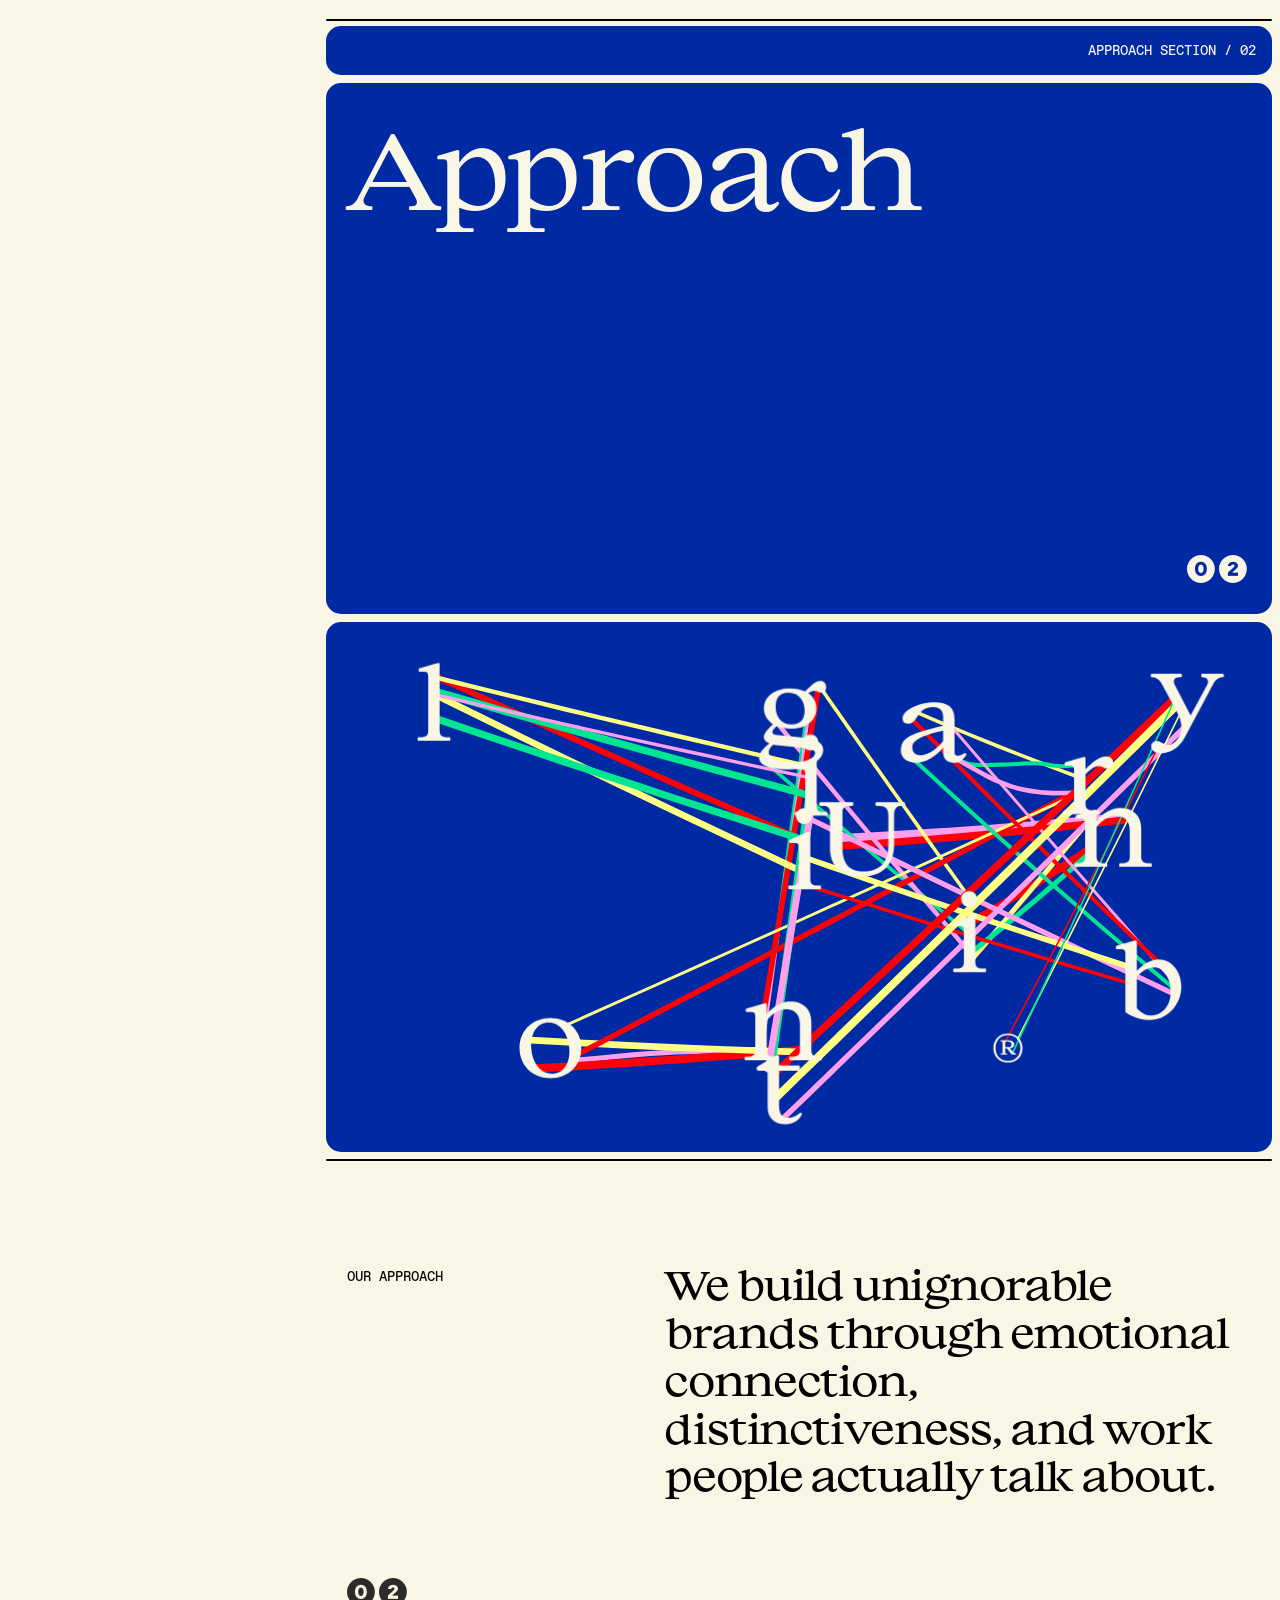
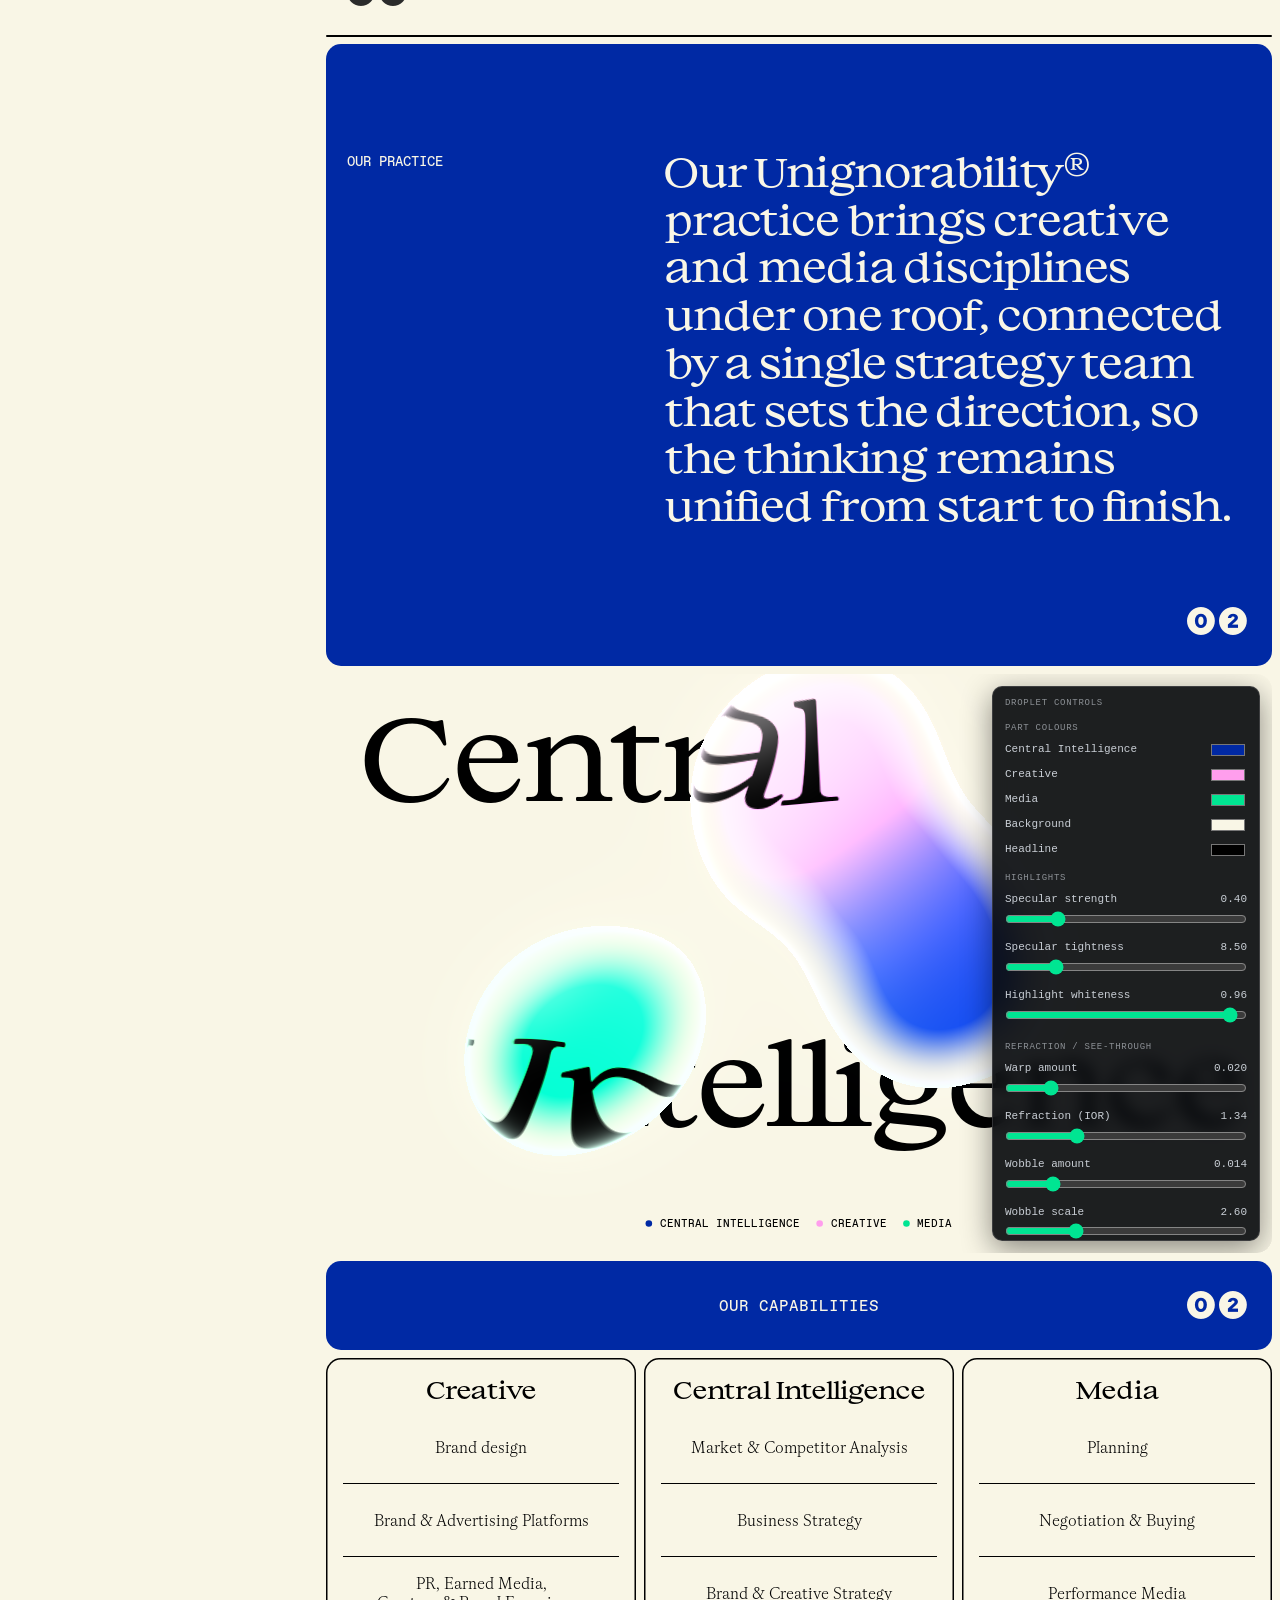
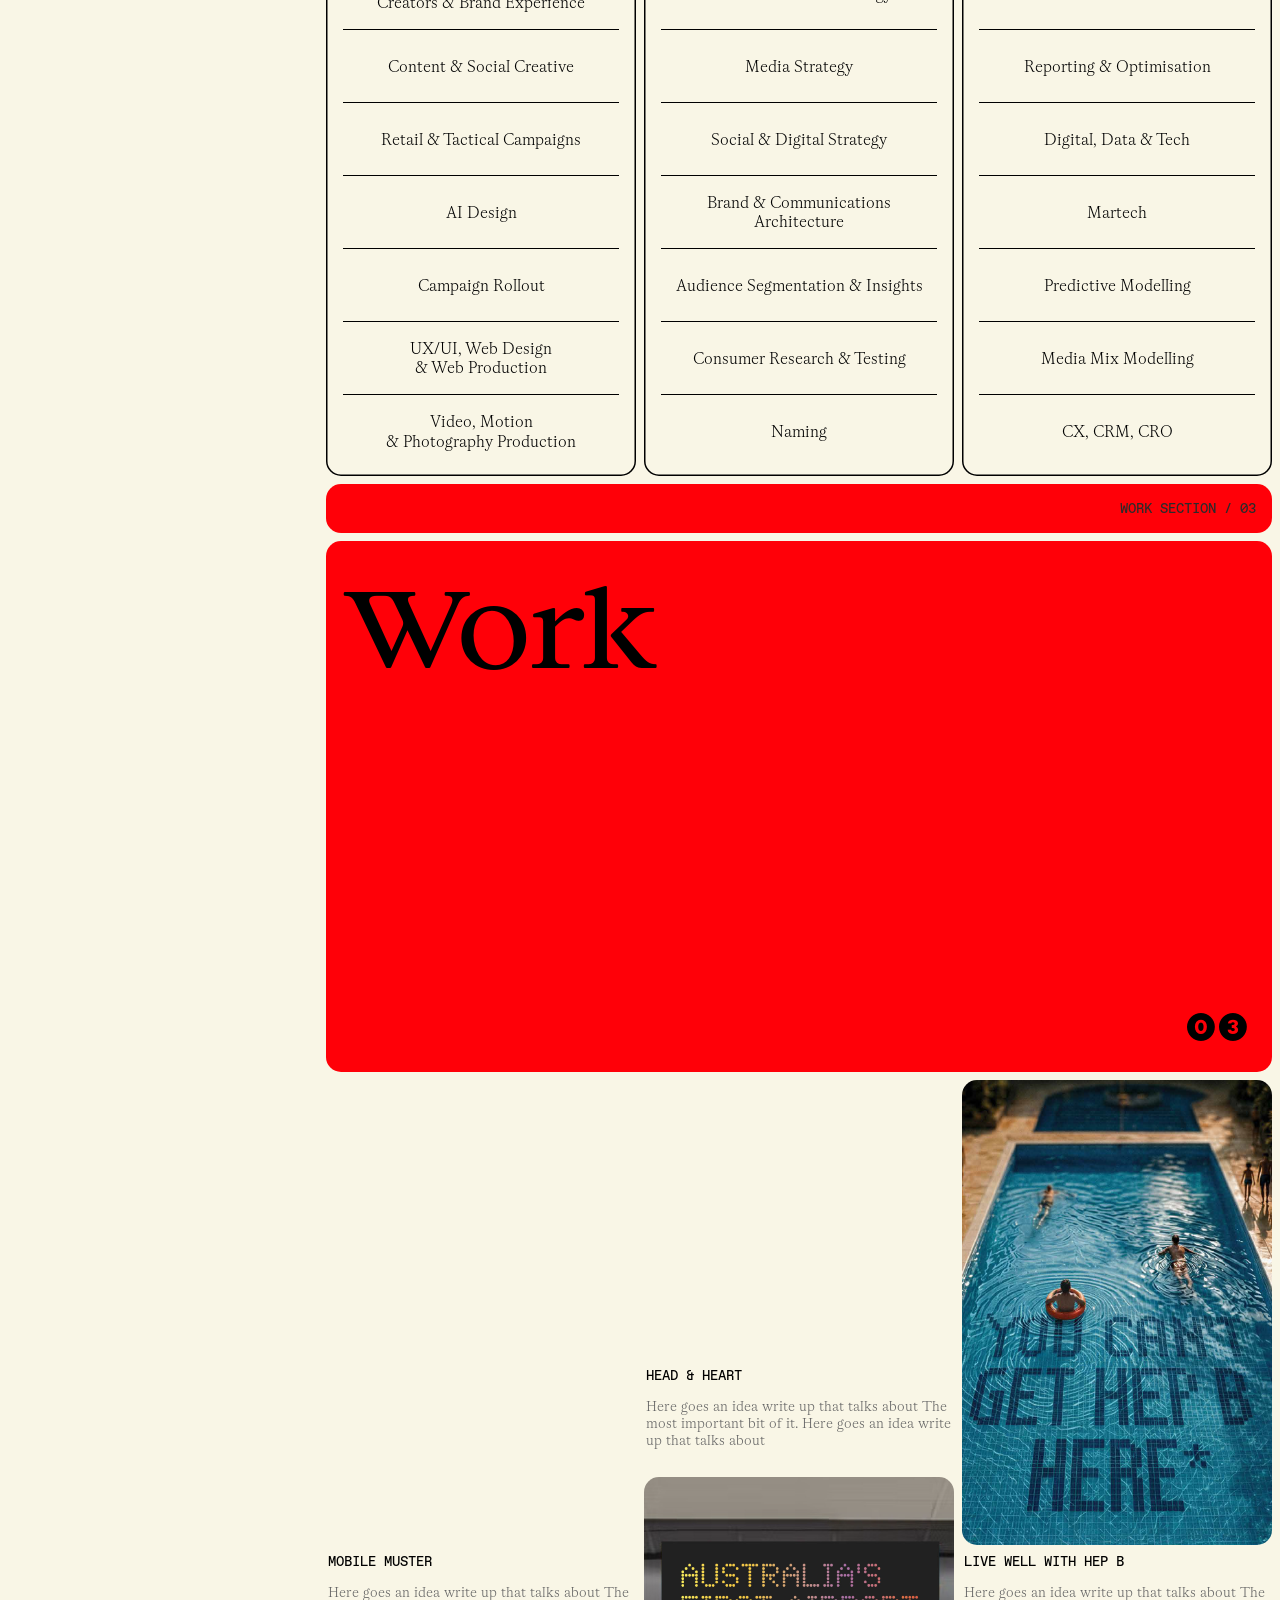
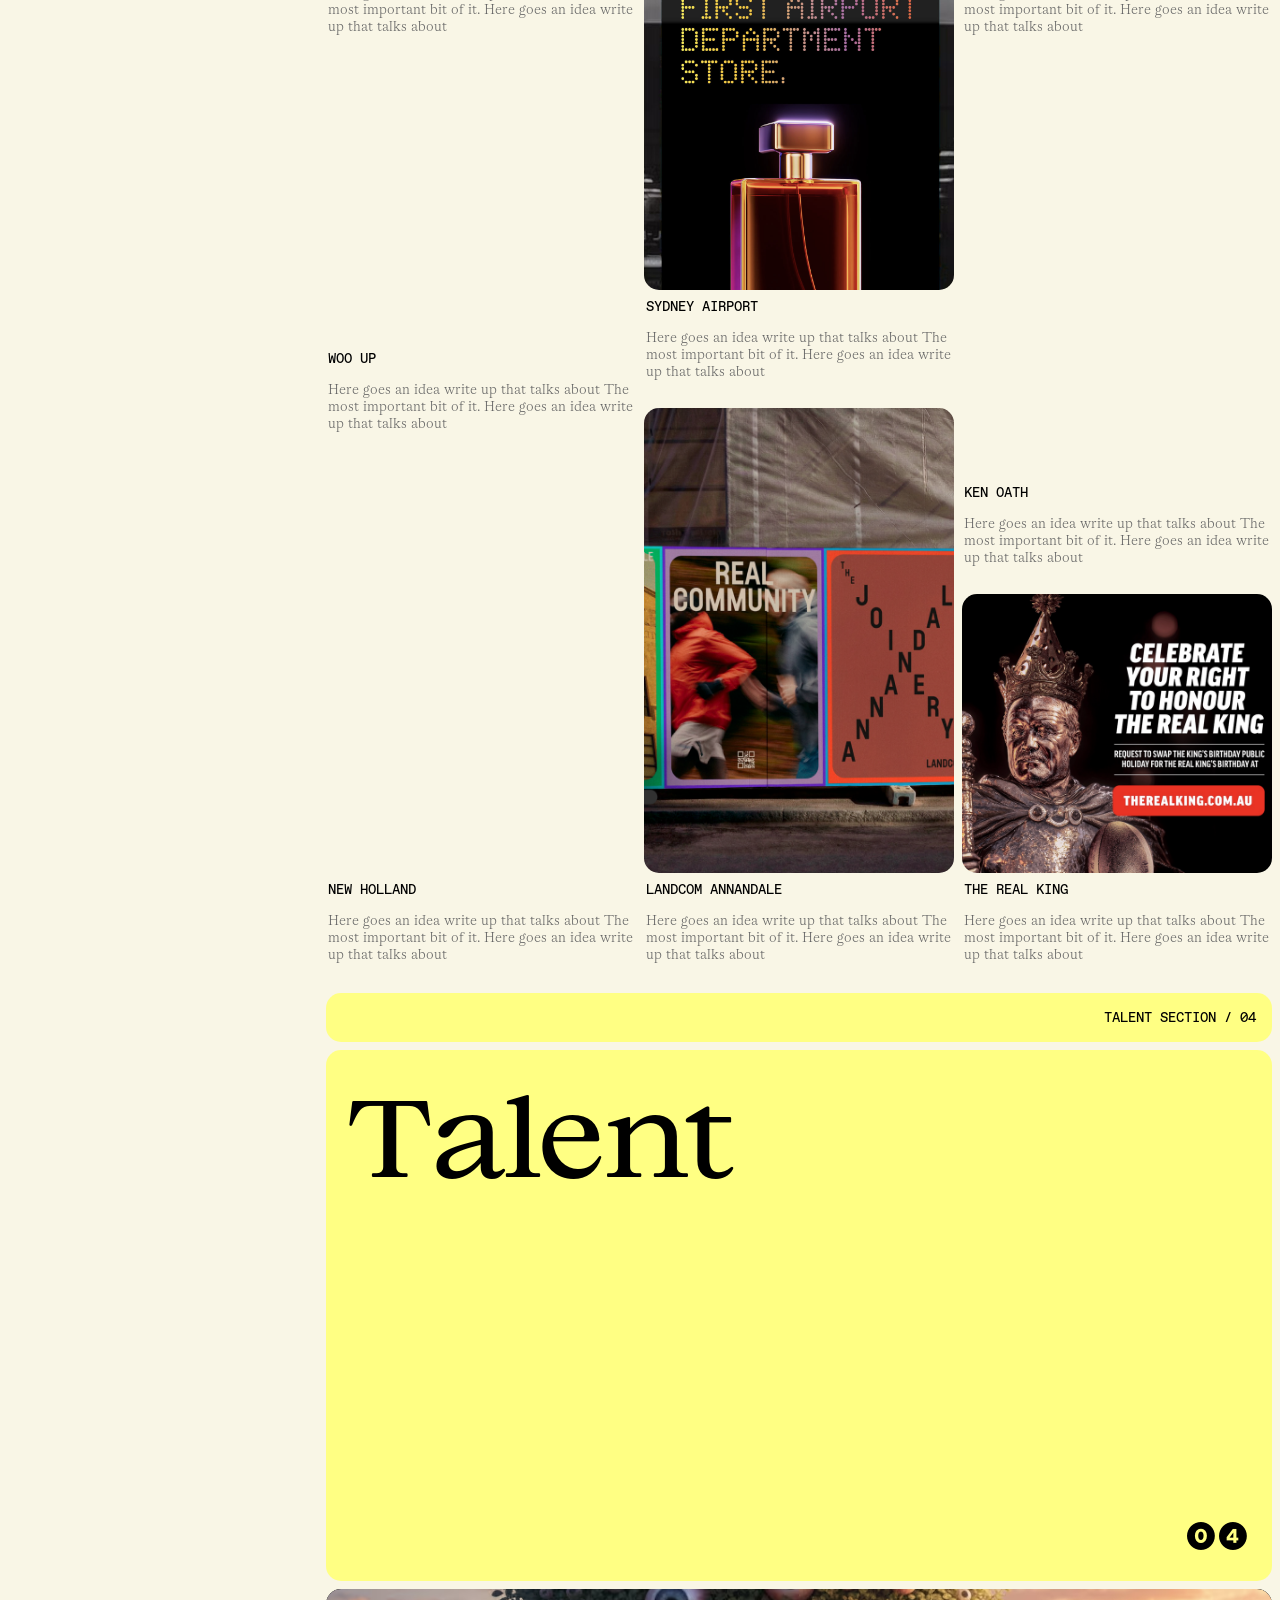
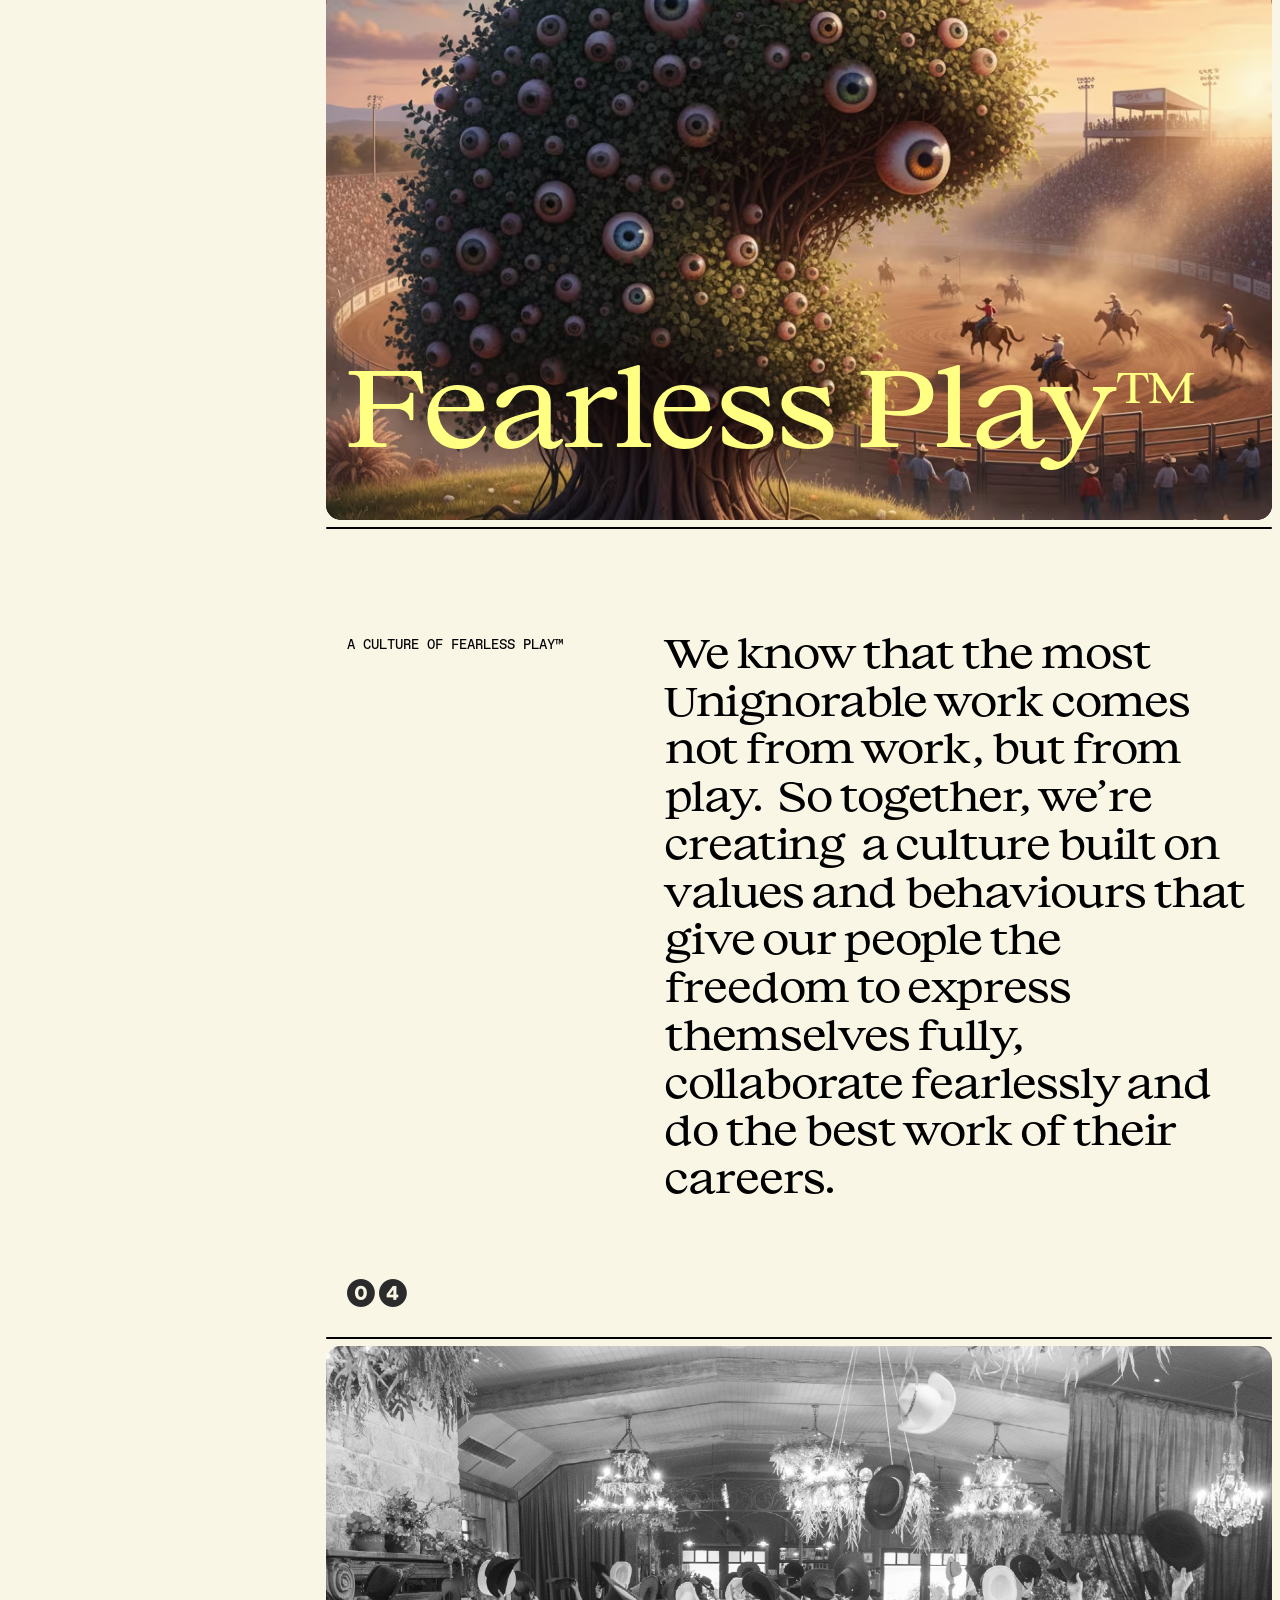
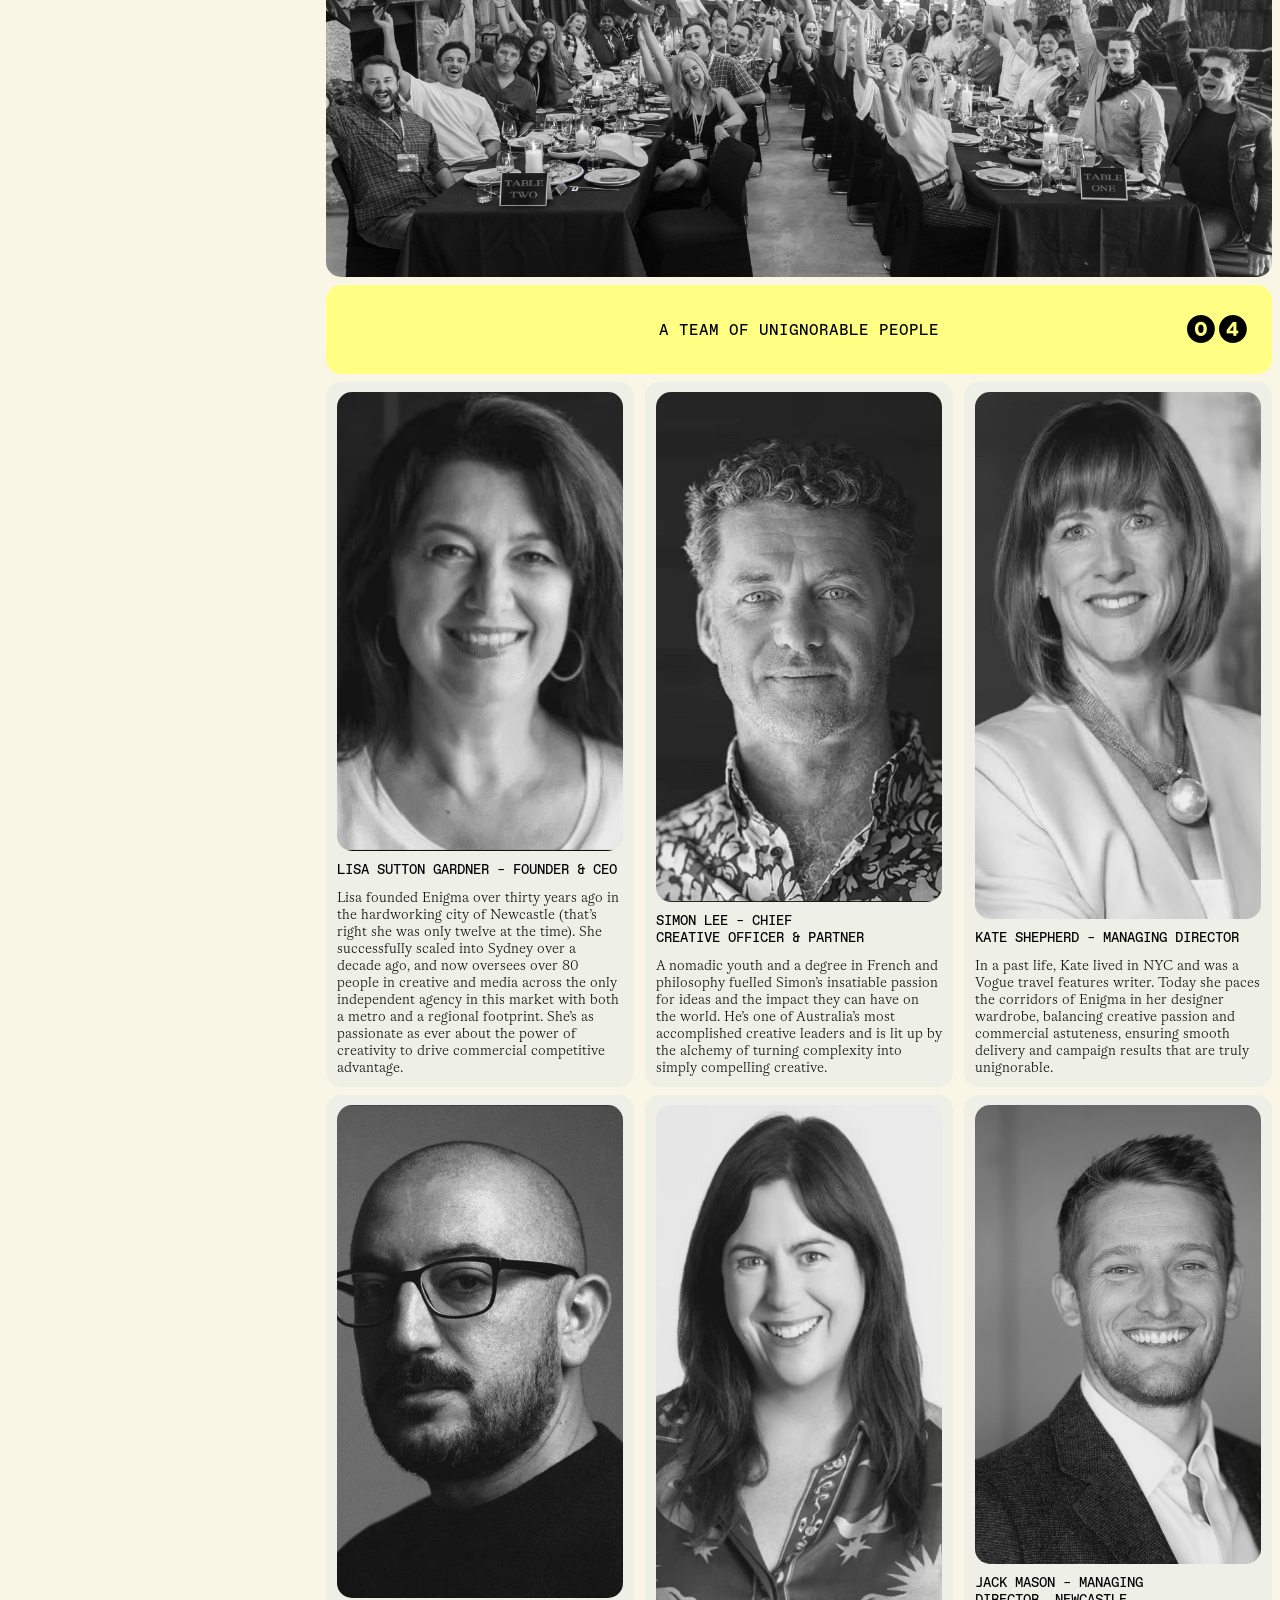
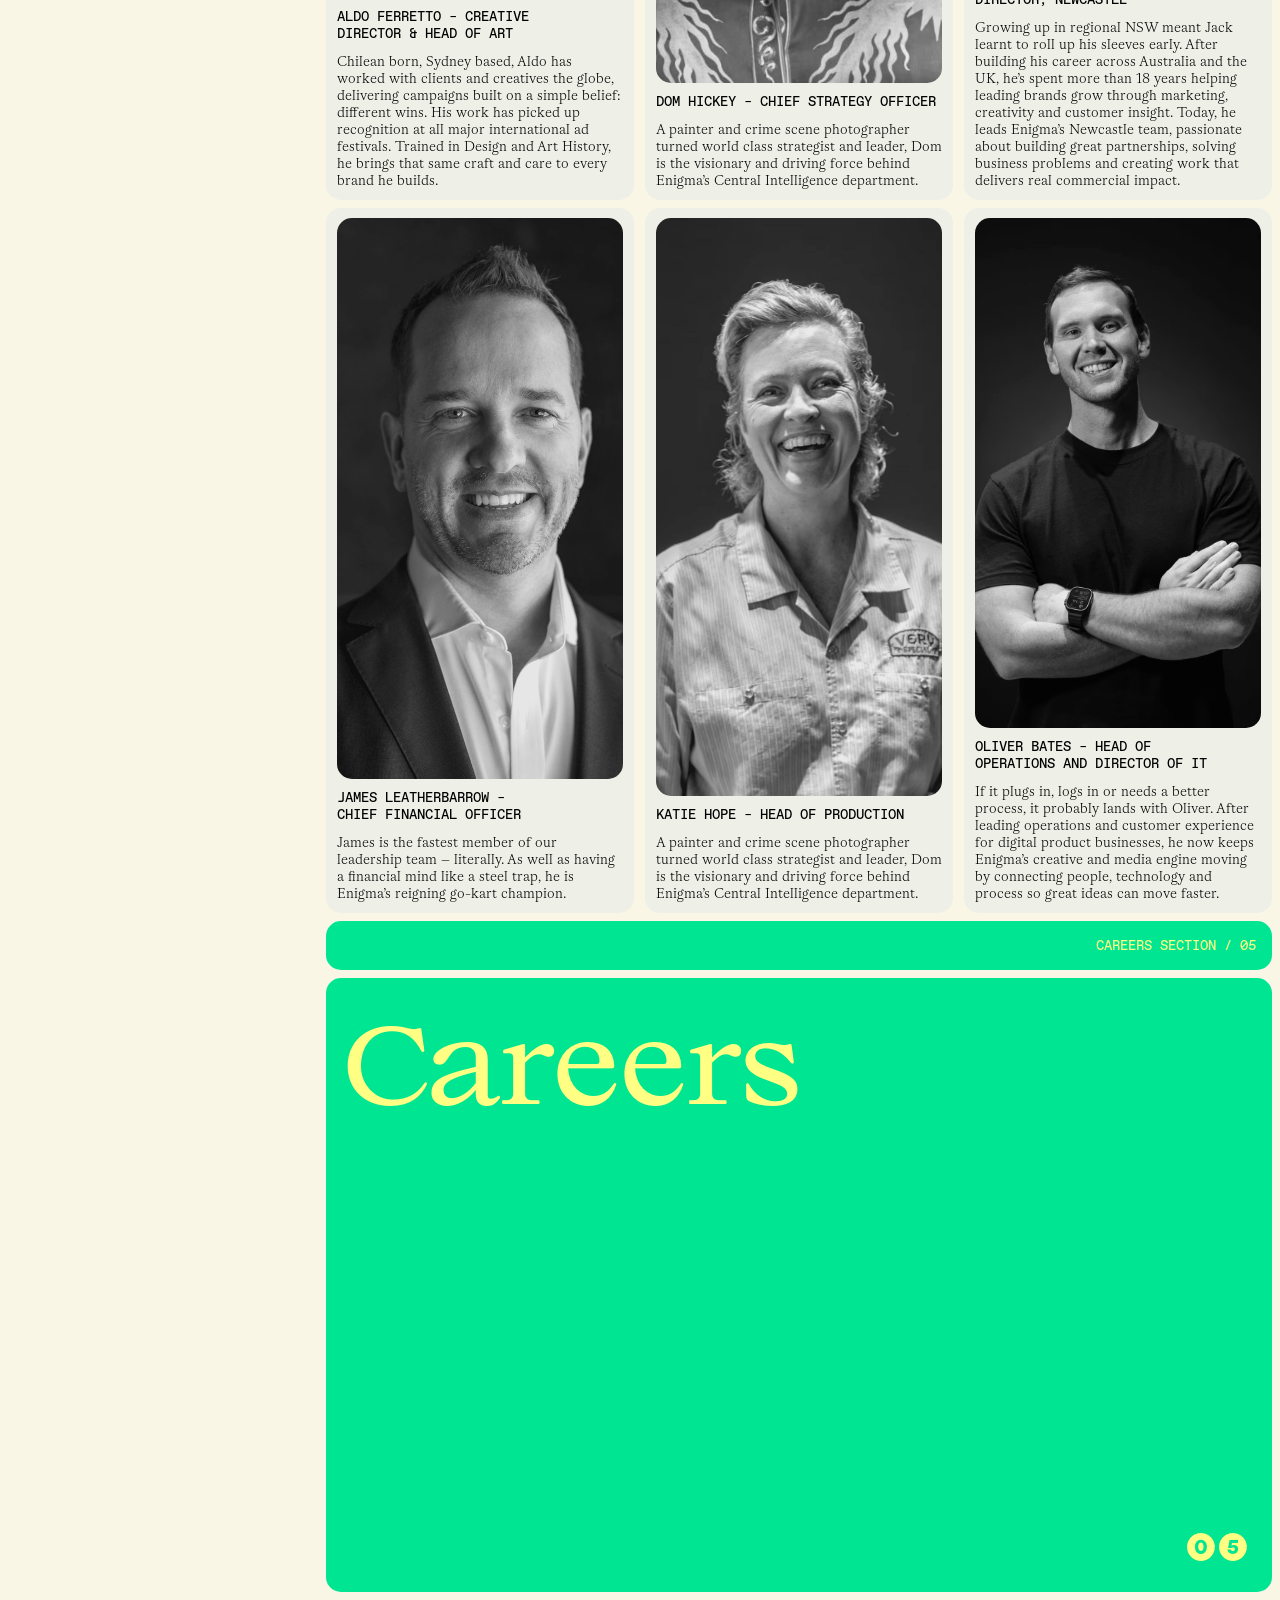
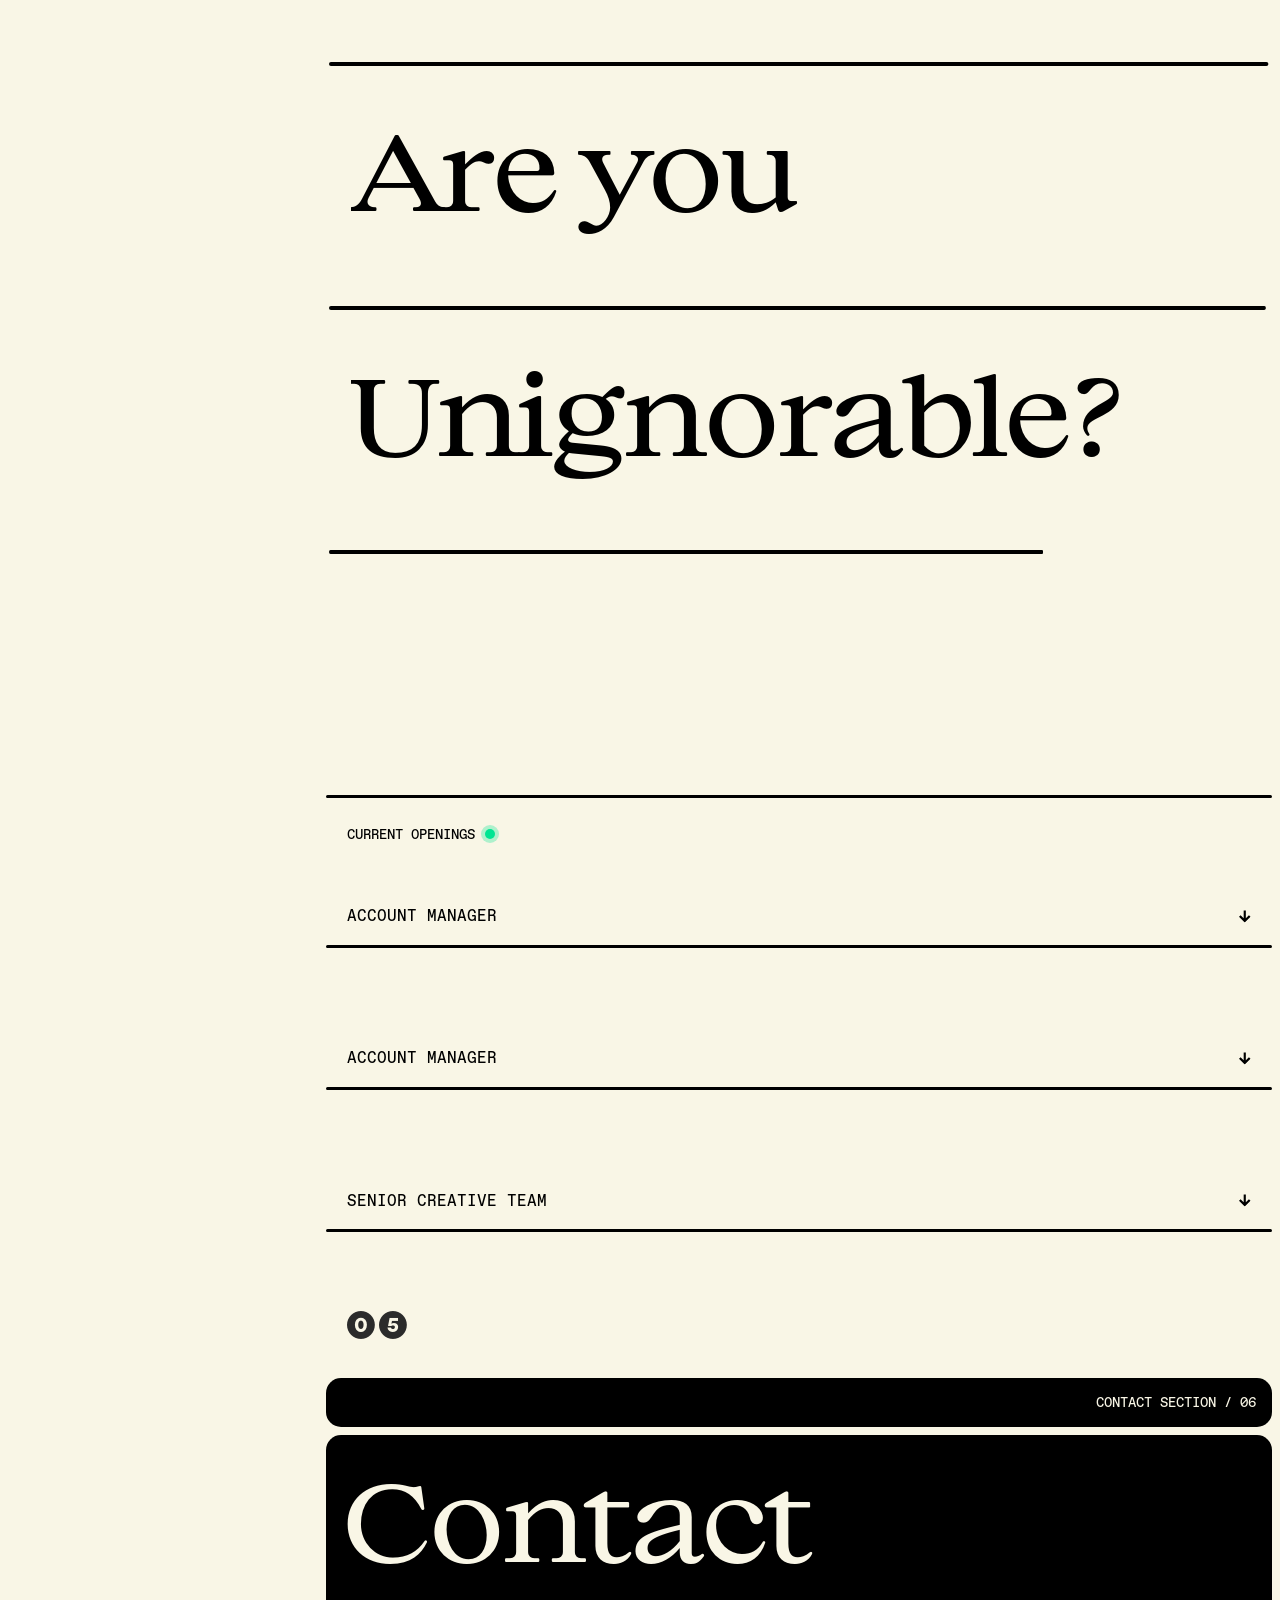
==== commit e4920b0d: "Splash screen: the parade as a door in front of the homepage A full-screen gate before the homepage." ====
--- a/index.html
+++ b/index.html
@@ -9,8 +9,6 @@
 <link rel="preload" href="fonts/Enigma-EnigmaLargeRoman.otf" as="font" type="font/otf" crossorigin>
 <link rel="preload" href="fonts/Enigma-EnigmaLargeItalic.otf" as="font" type="font/otf" crossorigin>
 <link rel="stylesheet" href="styles.css" id="main-css" />
-<!-- REVIEW LAYER (AD annotation, not product code). Remove these 2 lines + review.js/.css to strip it. Disable at runtime with ?review=0 -->
-<link rel="stylesheet" href="review.css?v=9" />
 <script>
 /* Chrome caches styles.css hard, and a ?cb= on the PAGE url does not bust the STYLESHEET --
    so edited rules silently don't apply and everything measures as its default, which looks
@@ -38,6 +36,85 @@
 </head>
 <body>
 
+<!-- ================= SPLASH ================= 
+     A door in front of the homepage: the parade in Enigma black/cream, and hovering any of the
+     six characters flips the WHOLE frame to that arm's colour pairing. Two characters per arm --
+     croc+fish = media, fox+bush = property, cat+rabbit = creative -- so the six hit boxes below
+     collapse onto three states.
+
+     It is a sibling of #view-aldo and sits UNDER the page veil (z 500 vs 600) on purpose: the
+     veil is what covers the splash while it is torn down, so the reader never sees the swap.
+
+     Shown once per session. ?splash=1 forces it back for review, ?splash=0 skips it.
+
+     The artwork is ONE flat single-colour SVG (Figma has no per-character grouping to inherit --
+     it exports as ~400 loose vectors), so it is painted as a CSS mask rather than inline markup:
+     recolouring the whole parade is then one background-color, and index.html stays readable. -->
+<div class="sp" id="splash" data-arm="" hidden>
+  <div class="sp-stage" id="sp-stage">
+    <div class="sp-art" aria-hidden="true"></div>
+
+    <!-- Percentages are of the artwork box, measured against the SVG's own 1084x696 viewBox.
+         Boxes within one arm may overlap freely; where two ARMS meet the edges only touch
+         (fish|fox at 34.13%, bush|cat at 68.45%) so there is no dead strip and no ambiguity. -->
+    <div class="sp-hits">
+      <button type="button" class="sp-hit" data-arm="media"    style="left:0.65%;top:26.00%;width:32.29%;height:74.00%" aria-label="Enter Enigma — 03 Media"></button>
+      <button type="button" class="sp-hit" data-arm="media"    style="left:21.40%;top:43.25%;width:12.73%;height:56.75%" aria-label="Enter Enigma — 03 Media" tabindex="-1"></button>
+      <button type="button" class="sp-hit" data-arm="property" style="left:34.13%;top:46.12%;width:14.94%;height:53.88%" aria-label="Enter Enigma — 02 Property"></button>
+      <button type="button" class="sp-hit" data-arm="property" style="left:44.00%;top:38.94%;width:24.45%;height:61.06%" aria-label="Enter Enigma — 02 Property" tabindex="-1"></button>
+      <button type="button" class="sp-hit" data-arm="creative" style="left:68.45%;top:49.71%;width:14.30%;height:50.29%" aria-label="Enter Enigma — 01 Creative"></button>
+      <button type="button" class="sp-hit" data-arm="creative" style="left:73.99%;top:37.50%;width:26.01%;height:62.50%" aria-label="Enter Enigma — 01 Creative" tabindex="-1"></button>
+    </div>
+
+    <!-- Touch only. Hover cannot advertise itself on a phone, so the three arms get a visible
+         dot each instead, coloured with the pairing they open. -->
+    <div class="sp-dots" aria-hidden="true">
+      <span class="sp-dot" data-arm="media"    style="left:16%;top:78%"></span>
+      <span class="sp-dot" data-arm="property" style="left:56%;top:82%"></span>
+      <span class="sp-dot" data-arm="creative" style="left:81%;top:74%"></span>
+    </div>
+  </div>
+
+  <!-- On a mouse this IS the cursor (the native one is hidden over the stage); on touch it
+       anchors to the bottom of the screen as a normal button. -->
+  <div class="sp-pill" id="sp-pill" aria-hidden="true">
+    <!-- Cards are built by JS from #sp-pill-card-tpl and rolled through this viewport, one per
+         arm. Each card carries its OWN colours (see .sp-pill-card[data-arm]) so that mid-roll
+         the outgoing card keeps the pairing it belongs to instead of both cards snapping to
+         the incoming one. -->
+    <div class="sp-pill-roll" id="sp-pill-roll"></div>
+  </div>
+  <template id="sp-pill-card-tpl">
+    <div class="sp-pill-card">
+      <span class="sp-pill-label"></span>
+      <svg class="sp-pill-arrow" viewBox="0 0 24 24" fill="none" stroke="currentColor" stroke-width="1.3" aria-hidden="true">
+        <circle cx="12" cy="12" r="10.35"/>
+        <path d="M8.3 12h7.4M12.7 8.9 15.8 12l-3.1 3.1" stroke-linecap="round" stroke-linejoin="round"/>
+      </svg>
+    </div>
+  </template>
+</div>
+<script>
+/* Runs the instant the splash markup is parsed, BEFORE the homepage below it has painted.
+   Deciding this from the deferred script at the end of <body> would show a frame of homepage
+   first and then cover it -- which reads as a bug, not a door.
+
+   ?splash=1 forces it back for review, ?splash=0 skips it, and ?embed=1 (the device simulator's
+   iframe) never gets it -- every preview tile would otherwise be a splash screen. */
+(function splashGate() {
+  var el = document.getElementById("splash");
+  if (!el) return;
+  var q, seen = false;
+  try { q = new URLSearchParams(location.search); } catch (e) { return; }
+  var force = q.get("splash");
+  if (force === "0" || q.get("embed") === "1") return;
+  try { seen = sessionStorage.getItem("enigma-splash-seen") === "1"; } catch (e) {}
+  if (force !== "1" && seen) return;
+  el.hidden = false;
+  document.body.classList.add("splash-on");
+})();
+</script>
+
 <!-- Single view (Aldo). Radio kept checked so the existing `#tab-aldo:checked ~ #view-aldo`
      visibility + dark-mode `:has(#tab-aldo:checked)` guard keep working unchanged. -->
 <input class="ctl" type="radio" name="tabs" id="tab-aldo" checked>
@@ -52,7 +129,10 @@
           <button type="button" class="al-cta al-cta-topbar" id="work-open"><span class="al-cta-fill" aria-hidden="true"></span><span class="cap">ALL WORK</span></button>
           <button type="button" class="al-toggle" aria-label="Toggle dark mode" aria-pressed="false"><span class="al-toggle-knob"></span></button>
         </div>
-        <div class="al-logo"><img class="logo-light" src="assets/aldo/parade-light.png" alt="Enigma"><img class="logo-dark" src="assets/aldo/parade-cream.png" alt="" aria-hidden="true"></div>
+        <!-- Pressable: the parade is the way back to the splash. role/tabindex rather than a real
+             <button> because .al-logo's spacing is baked into the artwork's own canvas (see
+             styles.css) and a button would bring its own box model to the argument. -->
+        <div class="al-logo" role="button" tabindex="0" aria-label="Back to the Enigma splash"><img class="logo-light" src="assets/aldo/parade-light.png" alt="Enigma"><img class="logo-dark" src="assets/aldo/parade-cream.png" alt="" aria-hidden="true"></div>
         <div class="al-date"><span class="cap" id="al-date-day" data-clock-day>&nbsp;</span><span class="cap" id="al-date-time" data-clock-time>&nbsp;</span></div>
       </div>
       <nav class="al-nav">
@@ -1081,7 +1161,6 @@
      Purely decorative and never announced: it is a covering, not content. -->
 <div class="al-veil" id="page-veil" aria-hidden="true"></div>
 
-<script src="review.js?v=9" defer></script>
 <script src="js/gsap.min.js"></script>
 <script src="js/ScrollTrigger.min.js"></script>
 <script src="js/ScrollToPlugin.min.js"></script>
@@ -3960,6 +4039,444 @@
     return !!(window.__VEIL && window.__VEIL.run(opts));
   }
 
+  /* ================= SPLASH =================
+     Six characters, three arms, one door. Hovering a character flips the whole frame to that
+     arm's pairing and the pill becomes the cursor; clicking any of them enters the homepage.
+
+     WHY THE PILL IS POSITION:FIXED AND MOVED BY TRANSFORM, not by left/top: it tracks the
+     pointer at 60fps, and left/top would relayout the splash on every mousemove. transform on a
+     fixed element is composited and touches nothing else.
+
+     WHY THE HIT BOXES ARE IN THE MARKUP AS PERCENTAGES: the artwork is one flat SVG with no
+     per-character grouping to hang listeners on, so the regions are authored by hand against its
+     1084x696 viewBox. Percentages of an aspect-ratio'd stage track the art at every width with
+     no measurement, so there is nothing here to keep in sync on resize.
+
+     The visible gate that decides whether this runs at all is splashGate(), inline next to the
+     markup -- by the time this function runs the decision is already made and painted. */
+  (function splashScreen() {
+    var el = document.getElementById("splash");
+    if (!el) return;
+    /* NOTE: no `el.hidden` bail. The splash used to be a one-shot -- shown or not, decided by
+       splashGate() before this ran -- so returning early when hidden cost nothing. The homepage
+       parade can now reopen the door, which means this module has to be wired up and waiting
+       even on the loads where the gate said no. Everything below is inert while hidden: the
+       listeners are all on .sp, which is display:none. */
+
+    var stage = document.getElementById("sp-stage");
+    var pill  = document.getElementById("sp-pill");
+    var roll  = document.getElementById("sp-pill-roll");
+    var tpl   = document.getElementById("sp-pill-card-tpl");
+    var hits  = el.querySelectorAll(".sp-hit");
+    var dots  = el.querySelectorAll(".sp-dot");
+
+    var LABELS = { creative: "01 Creative", property: "02 Property", media: "03 Media" };
+    /* Parade order, left to right -- NOT the 01/02/03 numbering, which runs the other way.
+       This is what gives the roll its direction: see rollTo(). */
+    var ORDER = ["media", "property", "creative"];
+
+    var coarse = window.matchMedia("(hover: none), (pointer: coarse)").matches;
+    var reduce = window.matchMedia("(prefers-reduced-motion: reduce)").matches;
+    var canRoll = !reduce && !!window.gsap;
+    var leaving = false;
+
+    /* Hands the pill's opacity to GSAP and switches off the CSS transition that would otherwise
+       re-ease every frame it writes. See `.sp-anim .sp-pill` in the stylesheet. */
+    if (canRoll) el.classList.add("sp-anim");
+
+    /* ----- the rolodex -----
+       Each arm is a card. Changing arm rolls the old one out and the new one in like a face of
+       a cylinder turning: they travel together, one entering as the other leaves, so there is
+       never a moment of empty pill.
+
+       DIRECTION FOLLOWS THE PARADE. Sweeping right along the animals rolls the cards up, like a
+       counter incrementing; sweeping back left rolls them down. Tie the direction to travel and
+       the pill feels like an odometer being driven by the mouse. Always roll the same way and
+       it reads as a canned animation playing at you. */
+    var card = null;      // the card currently in the window
+    var tl = null;        // the roll in flight, if any
+
+    function makeCard(name) {
+      var c = tpl.content.firstElementChild.cloneNode(true);
+      c.dataset.arm = name;
+      c.querySelector(".sp-pill-label").textContent = LABELS[name];
+      return c;
+    }
+
+    /* The pill's own background is the seam colour -- read it off the incoming card rather than
+       keeping a second copy of the palette in JS. One forced style read per arm change. */
+    function seam(c) { pill.style.background = getComputedStyle(c).backgroundColor; }
+
+    function showCard(name) {
+      if (tl) { tl.kill(); tl = null; }
+      roll.textContent = "";
+      card = makeCard(name);
+      roll.appendChild(card);
+      if (window.gsap) {
+        gsap.set(card, { yPercent: 0, rotateX: 0, opacity: 1 });
+        gsap.set(pill, { scaleY: 1 });   // in case a roll was killed on the way out
+      }
+      seam(card);
+    }
+
+    function rollTo(name) {
+      var from = card ? ORDER.indexOf(card.dataset.arm) : -1;
+      var to = ORDER.indexOf(name);
+      /* Up when moving right along the parade, down when moving back. */
+      var sign = to > from ? 1 : -1;
+
+      if (tl) tl.kill();
+      /* Sweeping fast across all six characters fires these back to back. Anything still on
+         its way out is dropped rather than left to finish -- two stale cards tumbling behind
+         the current one is the failure mode here.
+
+         slice() FIRST: roll.children is a live collection, and removing straight out of it
+         renumbers the remaining entries mid-loop, so every second stale card survives. */
+      Array.prototype.slice.call(roll.children).forEach(function (c) {
+        if (c !== card) c.remove();
+      });
+      /* A killed roll leaves the shell wherever its squash had got to. Nothing else ever
+         restores it, so a fast sweep would silently leave the pill a few percent short. */
+      gsap.set(pill, { scaleY: 1 });
+
+      var out = card;
+      var next = makeCard(name);
+      roll.appendChild(next);
+      card = next;
+      seam(next);
+
+      gsap.set(next, { yPercent: 100 * sign, rotateX: -70 * sign, opacity: 0 });
+      tl = gsap.timeline({
+        defaults: { duration: 0.44, ease: "power3.inOut" },
+        onComplete: function () { if (out) out.remove(); tl = null; }
+      });
+      tl.to(out,  { yPercent: -100 * sign, rotateX: 70 * sign, opacity: 0 }, 0)
+        .to(next, { yPercent: 0, rotateX: 0, opacity: 1 }, 0)
+        /* A short counter-scale on the shell. The cylinder is a lie told with two flat divs;
+           letting the pill give very slightly as the card lands is what sells the mass. */
+        .to(pill, { scaleY: 0.94, duration: 0.16, ease: "power2.out" }, 0)
+        .to(pill, { scaleY: 1, duration: 0.28, ease: "back.out(2.2)" }, 0.16);
+    }
+
+    /* ----- entry / exit -----
+       The pill arrives at the pointer and leaves from it, rather than blinking on and off.
+
+       scaleX/scaleY are written SEPARATELY and the `scale` shorthand is never used: the roll's
+       squash owns scaleY, and GSAP's shorthand writes both axes, so a shorthand here would
+       fight the squash for the same slot. Kept apart, an exit that interrupts a mid-roll squash
+       just picks scaleY up wherever it had got to and carries it out.
+
+       The pill is centred on the pointer, so scaling from its own centre means it grows out of
+       and collapses back into the cursor position -- which is the whole conceit. */
+    var fadeTl = null;
+
+    function pillIn() {
+      pill.classList.add("is-on");
+      if (!canRoll) return;                       // CSS opacity handles the fallback
+      /* Catching an exit mid-flight is the common case, not the rare one -- clipping the corner
+         of a character on the way to the next one does it every time. Resuming from wherever
+         the exit had got to avoids the snap back to a hard 0.7 that a fromTo would force. */
+      var interrupting = !!(fadeTl && fadeTl.isActive());
+      if (fadeTl) fadeTl.kill();
+      fadeTl = gsap.timeline();
+      if (interrupting) {
+        fadeTl.to(pill, { scaleX: 1, scaleY: 1, opacity: 1,
+                          duration: 0.26, ease: "back.out(1.8)" });
+      } else {
+        fadeTl.fromTo(pill,
+          { scaleX: 0.7, scaleY: 0.7, opacity: 0 },
+          { scaleX: 1, scaleY: 1, opacity: 1, duration: 0.34, ease: "back.out(2)" });
+      }
+    }
+
+    function pillOut() {
+      if (!canRoll) { pill.classList.remove("is-on"); return; }
+      if (fadeTl) fadeTl.kill();
+      /* Faster than the entry and with no overshoot. Leaving should get out of the way; a pill
+         that bounces on its way out reads as indecision. */
+      fadeTl = gsap.timeline({
+        onComplete: function () { pill.classList.remove("is-on"); }
+      });
+      fadeTl.to(pill, { scaleX: 0.7, scaleY: 0.7, opacity: 0,
+                        duration: 0.2, ease: "power2.in" });
+    }
+
+    /* ----- state ----- */
+    function arm(name) {
+      if (leaving) return;
+      var prev = el.dataset.arm || "";
+      if (prev === (name || "")) return;      // re-entering the second character of one arm
+      el.dataset.arm = name || "";
+
+      if (!name) { pillOut(); return; }
+
+      /* Arriving from nothing: the pill is animating in, so there is no outgoing card to roll
+         off and a roll here would just be motion nobody asked for. Roll only arm to arm. */
+      if (!prev || !card || !canRoll) { showCard(name); pillIn(); }
+      else rollTo(name);
+    }
+
+    /* ----- the pill as cursor -----
+       One rAF per frame at most: pointermove fires far more often than the screen refreshes, and
+       writing a transform per event is work the compositor throws away. */
+    var px = 0, py = 0, queued = false;
+    function place() {
+      queued = false;
+      var w = pill.offsetWidth, h = pill.offsetHeight;
+      /* Centred on the pointer -- in the Figma frames the pill sits ON the character, not beside
+         it -- then clamped so it can never hang off a viewport edge and clip its own label. */
+      var x = Math.max(8, Math.min(window.innerWidth  - w - 8, px - w / 2));
+      var y = Math.max(8, Math.min(window.innerHeight - h - 8, py - h / 2));
+      /* GSAP has to OWN this transform. The roll squashes the shell on scaleY, and if the
+         follow wrote `style.transform` directly the two would take turns clobbering each
+         other -- GSAP re-asserting its cached x/y of 0 and flinging the pill to the corner
+         mid-roll. Going through gsap.set composes translate and scale in one matrix. */
+      if (window.gsap) gsap.set(pill, { x: x, y: y });
+      else pill.style.transform = "translate3d(" + x + "px," + y + "px,0)";
+    }
+    function track(x, y) {
+      /* Coarse pointers anchor the pill to the bottom of the screen, so a follow position is
+         meaningless -- and writing x/y would drag it off that anchor. Leaving transform
+         untouched here is what lets the entry/exit scale work on touch. */
+      if (coarse) return;
+      px = x; py = y;
+      if (!queued) { queued = true; requestAnimationFrame(place); }
+    }
+
+    /* ----- entering ----- */
+    function teardown() {
+      el.hidden = true;
+      document.body.classList.remove("splash-on");
+      /* ScrollTrigger measured the page while body was overflow:hidden and the splash was over
+         it. Every pinned section on the homepage is wrong until it re-measures. */
+      if (window.ScrollTrigger && window.ScrollTrigger.refresh) window.ScrollTrigger.refresh();
+    }
+
+    /* ----- the way back -----
+       teardown() is destructive and the DOM is reused, so reopening has to undo all of it by
+       hand. This is the price of the module being long-lived; the alternative -- rebuilding the
+       splash markup on every reopen -- would re-download nothing but would drop the mask's
+       decode and flash. */
+    function restage() {
+      leaving = false;
+      el.dataset.arm = "";                   // back to the resting black/cream
+
+      if (tl) { tl.kill(); tl = null; }
+      if (fadeTl) { fadeTl.kill(); fadeTl = null; }
+      roll.textContent = "";
+      card = null;
+      pill.classList.remove("is-on");
+      pill.style.background = "";
+      /* GSAP caches the last transform it wrote. Without clearing it the pill returns exactly
+         where its exit left it: 0.7 scale, zero opacity, parked at the pointer position from
+         the previous visit -- and then the next pillIn() eases out of that stale pose. */
+      if (window.gsap) gsap.set(pill, { clearProps: "transform,opacity" });
+      else pill.style.transform = "";
+
+      /* Same problem, worse: the hint's last tween leaves the dots at scale 0 / opacity 0
+         inline. hintDots() opens with a .from(), which animates FROM those values TO whatever
+         is current -- and current would still be zero, so a replayed hint would be invisible. */
+      if (hintTl) { hintTl.kill(); hintTl = null; }
+      var wrap = el.querySelector(".sp-dots");
+      if (wrap) wrap.classList.remove("is-spent");
+      if (window.gsap && dots.length) gsap.set(dots, { clearProps: "all" });
+    }
+
+    function show() {
+      if (!el.hidden) return;
+      restage();
+      el.hidden = false;
+      document.body.classList.add("splash-on");
+      /* body.splash-on is overflow:hidden, which clamps the viewport to a zero scroll range
+         anyway -- so this is not what resets the scroll, it just makes it explicit and puts it
+         under the veil. Re-entering therefore lands at the top of the homepage, which is the
+         behaviour the door implies: you arrived, you did not resume. */
+      window.scrollTo(0, 0);
+      if (coarse) hintDots();
+    }
+
+    /* What the homepage parade calls. Dressed in the standard veil -- NOT the arm colour the
+       way enter() is, because there is no arm on the way back: the splash reopens in its
+       resting black/cream, and the veil should read as the same route change every other link
+       on the site makes. */
+    function reopen() {
+      if (!el.hidden) return;
+      if (!veilRun({ swap: show })) show();
+    }
+
+    function enter() {
+      if (leaving) return;
+      leaving = true;
+      try { sessionStorage.setItem("enigma-splash-seen", "1"); } catch (e) {}
+      pill.classList.remove("is-on");
+
+      /* Carry the arm's colour through the transition: the veil is cream (or black in dark mode)
+         for every other route, but here it is the last thing the reader saw, so it closes in the
+         pairing they were looking at and opens on the homepage. Restored afterwards -- this
+         element is shared with every other route on the site. */
+      var veil = window.__VEIL;
+      var prev = veil ? veil.el.style.background : "";
+      /* Read the TOKEN, not the rendered background. background-color is mid-transition for
+         0.28s after the arm changes, so a fast click -- enter the character and click straight
+         away -- would hand the veil a half-blended colour. The custom property is not animated
+         and is already the final value on the frame the arm is set. */
+      if (veil) {
+        var tone = getComputedStyle(el).getPropertyValue("--sp-bg").trim();
+        veil.el.style.background = tone || getComputedStyle(el).backgroundColor;
+      }
+
+      var ran = veilRun({
+        swap: teardown,
+        done: function () { if (veil) veil.el.style.background = prev; }
+      });
+      /* veilRun returns false if the veil is missing or already busy. The door still has to
+         open -- an undressed entry beats a splash that swallows the click. */
+      if (!ran) { teardown(); if (veil) veil.el.style.background = prev; }
+    }
+
+    /* ----- wiring ----- */
+    Array.prototype.forEach.call(hits, function (hit) {
+      var name = hit.dataset.arm;
+
+      if (coarse) {
+        /* On touch the characters ONLY set the colour -- they are never a way in. The pill is
+           the single door, and it says so in words.
+
+           The old behaviour was tap-to-arm then tap-again-to-commit, and it made the parade a
+           minefield: the second tap of a double-tap, or a tap that landed on the arm already
+           showing, entered the homepage when the reader was still choosing. A hover preview can
+           be taken back by moving the mouse away; a tap cannot, so the two gestures must not
+           share a target. Arming and entering are now different things you touch. */
+        hit.addEventListener("click", function () {
+          /* A tap has made the hint's point better than the hint could. */
+          spendHint();
+          arm(name);
+        });
+        return;
+      }
+
+      hit.addEventListener("click", enter);
+
+      /* Keyboard gets the same two states a mouse does: focus previews the pairing and parks the
+         pill over the character, Enter/Space activates the button natively. */
+      hit.addEventListener("focus", function () {
+        var r = hit.getBoundingClientRect();
+        track(r.left + r.width / 2, r.top + r.height / 2);
+        arm(name);
+      });
+      hit.addEventListener("blur", function () { arm(""); });
+    });
+
+    /* ONE handler on the stage, hit-testing the event target -- not pointerenter/pointermove
+       bound to each hit box.
+
+       Per-hit tracking left the pill stranded. The gaps between characters, the sky above them,
+       the banner: all of that is stage but not hit, and moving into it fired nothing at all, so
+       the pill kept the last arm's colour and sat frozen at the last coordinate it had been
+       given. Only leaving the entire stage cleared it. Reading the arm off e.target on every
+       move means entering and leaving a character are the same code path, and the pill is
+       always following the pointer even while invisible -- so it fades in already in the right
+       place instead of flying in from wherever it was last seen. */
+    if (!coarse) {
+      stage.addEventListener("pointermove", function (e) {
+        track(e.clientX, e.clientY);
+        var hit = e.target && e.target.closest ? e.target.closest(".sp-hit") : null;
+        arm(hit ? hit.dataset.arm : "");
+      });
+      /* Belt and braces: leaving the stage fast enough can skip the last pointermove, and the
+         splash-level one catches a pointer that leaves the window entirely. */
+      stage.addEventListener("pointerleave", function () {
+        if (!el.contains(document.activeElement)) arm("");
+      });
+      el.addEventListener("pointerleave", function () {
+        if (!el.contains(document.activeElement)) arm("");
+      });
+    }
+
+    /* ----- the touch affordance -----
+       A phone has no hover to discover the parade with, so the three arms announce themselves
+       once on load: pop in, pulse, shrink away. It is a hint, not a control -- it says "these
+       are tappable" and then gets out of the way of the artwork, which is the point of the
+       screen.
+
+       Staggered along the parade rather than fired together, so it reads as the line of them
+       being counted off left to right instead of three unrelated things blinking. */
+    var hintTl = null;
+
+    function spendHint() {
+      if (hintTl) { hintTl.kill(); hintTl = null; }
+      var wrap = el.querySelector(".sp-dots");
+      if (wrap) wrap.classList.add("is-spent");
+    }
+
+    function hintDots() {
+      var d = Array.prototype.slice.call(dots);
+      if (!d.length) return;
+      /* Without GSAP, or with motion turned down, the dots simply sit there until tapped --
+         a static affordance is still an affordance. The CSS hides them once an arm is set. */
+      if (!canRoll) return;
+
+      hintTl = gsap.timeline({ delay: 0.45, onComplete: spendHint });
+      hintTl
+        .from(d, { scale: 0, opacity: 0, duration: 0.42,
+                   ease: "back.out(2.6)", stagger: 0.1 })
+        .to(d, { scale: 1.3, duration: 0.44, ease: "sine.inOut",
+                 yoyo: true, repeat: 3, stagger: 0.1 }, ">-0.1")
+        .to(d, { scale: 0, opacity: 0, duration: 0.34,
+                 ease: "back.in(2)", stagger: 0.07 }, ">-0.05");
+    }
+
+
+    /* The way out for anyone who cannot work out that the animals are the door. */
+    el.addEventListener("keydown", function (e) {
+      if (e.key === "Escape") enter();
+    });
+
+    if (coarse) {
+      /* Only when the splash is actually on screen. On a load the gate skipped, this module is
+         still wired up (see the top) and firing the hint here would spend it against a splash
+         nobody has seen -- so it is show() that plays it, and show() runs on first paint too. */
+      if (!el.hidden) hintDots();
+      /* The pill is a real button here, not a cursor -- and on touch it is the ONLY way in.
+         The characters arm it; this enters. Announced to assistive tech only on touch: on a
+         mouse it is decoration that follows the pointer, and the hit boxes carry the labels. */
+      pill.removeAttribute("aria-hidden");
+      pill.setAttribute("role", "button");
+      pill.setAttribute("tabindex", "0");
+      pill.addEventListener("click", enter);
+      pill.addEventListener("keydown", function (e) {
+        if (e.key === "Enter" || e.key === " ") { e.preventDefault(); enter(); }
+      });
+    }
+
+    /* ----- the handle on the homepage side -----
+       The sidebar lockup is the same parade, so it is the obvious thing to press to get back to
+       it. Bound here rather than in its own module because the door only has one implementation
+       and this is it; .al-logo keeps its markup and its carefully baked spacing untouched.
+
+       Guarded on el.hidden so a stray press while the splash is already up does nothing. */
+    var homeParade = document.querySelector(".al-logo");
+    if (homeParade) {
+      homeParade.addEventListener("click", reopen);
+      homeParade.addEventListener("keydown", function (e) {
+        if (e.key === "Enter" || e.key === " ") { e.preventDefault(); reopen(); }
+      });
+    }
+
+    /* Console handle, matching __VEIL: __SPLASH.enter() dismisses it, __SPLASH.show() reopens
+       it, .reset() puts it back on the next load without clearing session storage by hand. */
+    window.__SPLASH = {
+      el: el,
+      enter: enter,
+      show: reopen,
+      arm: arm,
+      reset: function () {
+        try { sessionStorage.removeItem("enigma-splash-seen"); } catch (e) {}
+        return "reload to see the splash";
+      }
+    };
+  })();
+
 
   (function workPageNav() {
     var openBtn = document.getElementById("work-open");
--- a/styles.css
+++ b/styles.css
@@ -4503,3 +4503,239 @@
      shared 24px bottom padding sits below it exactly as it does on every other component --
      keeping the 108px would have stacked that air UNDER the number instead of replacing it. */
 }
+
+
+/* ================= SPLASH =================
+   The door in front of the homepage. Three colour pairings, one per arm of the business, plus
+   the resting black/cream. Every state is the SAME two tokens -- --sp-bg and --sp-ink -- so the
+   whole frame flips on one attribute change and nothing has to be kept in step by hand.
+
+   The parade is painted as a MASK, not an <img> or inline SVG. The artwork is a single flat
+   colour with no internal grouping, so a mask lets --sp-ink recolour all 400-odd paths at once
+   and keeps a 240KB asset out of index.html. An <img> could not be recoloured at all.
+
+   z-index 500 puts this UNDER .al-veil (600) deliberately -- the veil has to be able to cover
+   the splash while it is removed, or the reader sees the homepage snap in behind it. */
+.sp {
+  position: fixed;
+  inset: 0;
+  z-index: 500;
+  display: grid;
+  /* minmax(0,1fr) is load-bearing. With an `auto` column the track is sized from the stage's
+     max-content contribution, the stage's own `100%` then resolves against that same track,
+     and the circularity settles on the artwork's intrinsic 1084px -- which overflows every
+     phone. A definite column breaks the loop. */
+  grid-template-columns: minmax(0, 1fr);
+  place-items: center;
+  padding: 8px;
+  background: var(--sp-bg);
+  color: var(--sp-ink);
+  --sp-bg: #000000;
+  --sp-ink: var(--cream, #F9F6E6);
+  /* Long enough to read as a deliberate flip rather than a flicker, short enough that sweeping
+     across the parade never feels like it is lagging behind the mouse. */
+  transition: background-color 0.28s ease, color 0.28s ease;
+}
+.sp[hidden] { display: none; }
+
+/* The default touch furniture is what made this feel glitchy on a phone: a grey flash over
+   every hit box, a ~300ms wait while the browser decides whether a tap is a double-tap zoom,
+   and a long press selecting the artwork or raising the callout menu. None of it belongs on a
+   full-screen graphic whose only interaction is a single tap. */
+.sp {
+  -webkit-tap-highlight-color: transparent;
+  -webkit-touch-callout: none;
+  -webkit-user-select: none;
+  user-select: none;
+  touch-action: manipulation;
+}
+
+/* The three pairings. Sampled from the Figma frames, not eyeballed:
+     01 Creative  red    ground, black  parade, blue  pill / cream label
+     02 Property  blue   ground, cream  parade, red   pill / black label
+     03 Media     green  ground, yellow parade, pink  pill / red   label */
+.sp[data-arm="creative"] { --sp-bg: #FF0008; --sp-ink: #000000; }
+.sp[data-arm="property"] { --sp-bg: #0029A4; --sp-ink: #F9F6E6; }
+.sp[data-arm="media"]    { --sp-bg: #00E592; --sp-ink: #FFFF83; }
+
+/* 1084x696 is the artwork's own viewBox. Sizing the stage to that aspect ratio is what lets the
+   hit boxes below be plain percentages -- they then track the art through every viewport width
+   without a single JS measurement. */
+.sp-stage {
+  position: relative;
+  /* HEIGHT-DRIVEN. The lockup fills the viewport top to bottom with only the 8px gutter left,
+     and grows past its native 1084px on a big screen -- it is artwork, not a fixed asset.
+
+     Width is what is declared and height falls out of aspect-ratio, never the other way round.
+     Setting `height: 100%` instead and letting max-width clamp the width would break the ratio:
+     aspect-ratio only fills in an AUTO dimension, so a clamped width against a definite height
+     just stretches the parade. Expressing both limits as widths inside min() keeps the ratio
+     intact on every viewport.
+
+     The two terms are the two ways it can be bound: 100% when the viewport is narrower than the
+     lockup is wide (phones, where it fits to width and the 8px gutter moves to the sides), and
+     the dvh term when there is width to spare (every laptop, where it fits to height as asked).
+     dvh, not vh, so mobile browser chrome collapsing does not crop it. */
+  width: min(100%, calc((100vh - 16px) * 1084 / 696));
+  width: min(100%, calc((100dvh - 16px) * 1084 / 696));
+  aspect-ratio: 1084 / 696;
+}
+.sp-art {
+  position: absolute;
+  inset: 0;
+  background: currentColor;
+  -webkit-mask: url("assets/splash/parade-lockup.svg") center / contain no-repeat;
+          mask: url("assets/splash/parade-lockup.svg") center / contain no-repeat;
+}
+
+.sp-hits { position: absolute; inset: 0; }
+.sp-hit {
+  position: absolute;
+  margin: 0;
+  padding: 0;
+  border: 0;
+  background: transparent;
+  /* The pill replaces the pointer over the artwork, so the native arrow would be a second,
+     conflicting cursor sitting on top of it. */
+  cursor: none;
+}
+/* Keyboard only. Tab reaches one hit per arm (the second of each pair is tabindex="-1", since
+   landing on the same state twice is just noise), and focus drives the same state hover does. */
+.sp-hit:focus { outline: none; }
+.sp-hit:focus-visible { outline: 2px solid var(--sp-ink); outline-offset: -2px; }
+
+/* ----- the pill ----- */
+.sp-pill {
+  position: fixed;
+  top: 0;
+  left: 0;
+  z-index: 2;
+  width: 235px;
+  height: 42px;
+  border-radius: 999px;
+  /* Backdrop only. The cards cover it, but a roll leaves a seam band across the middle where
+     one card has left and the next has not arrived -- without this you would see the parade
+     through it. JS keeps it on the INCOMING colour, which is what the seam should read as. */
+  background: var(--cream, #F9F6E6);
+  overflow: hidden;
+  font-family: "ABC Favorit Mono", monospace;
+  font-size: 14px;
+  line-height: 1;
+  text-transform: uppercase;
+  white-space: nowrap;
+  pointer-events: none;
+  opacity: 0;
+  /* Sits ON the pointer, so it must never be what the pointer is judged to be over. */
+  will-change: transform;
+  /* OPACITY ONLY. Crossfading the pill's colour as well sounds right and is not: sliding from
+     one arm to the next, a 0.28s colour fade drags the pill through a muddy in-between while
+     the ground behind it has already committed. The pill is small, moving, and sitting under
+     the pointer -- it should change with the same snap a cursor does. */
+  transition: opacity 0.18s ease;
+}
+.sp-pill.is-on { opacity: 1; }
+
+/* When GSAP is driving (see splashScreen), it writes inline opacity frame by frame and the CSS
+   transition above must get out of the way. Left on, every value GSAP wrote was itself eased
+   over another 0.18s -- two curves stacked on one property, which is what a mushy, laggy fade
+   is made of. The rule stays for the fallback path: no GSAP, or reduced motion, and the class
+   is never added. */
+.sp-anim .sp-pill { transition: none; }
+
+/* ----- the rolodex -----
+   The whole content rolls as ONE card -- label and arrow together -- rather than the label
+   alone. The arrow belongs to its pairing as much as the words do, and a label that rolls
+   while the arrow sits still reads as a glitch rather than a mechanism. */
+.sp-pill-roll {
+  position: absolute;
+  inset: 0;
+  /* Shallow on purpose. Enough that the cards read as faces of a cylinder rather than two
+     sliding rectangles; deep enough to distort the mono caps and it starts to look broken. */
+  perspective: 420px;
+}
+.sp-pill-card {
+  position: absolute;
+  inset: 0;
+  display: flex;
+  align-items: center;
+  justify-content: space-between;
+  gap: 16px;
+  padding: 0 12px 0 20px;
+  border-radius: inherit;
+  backface-visibility: hidden;
+  will-change: transform;
+}
+/* The three pill pairings, declared ONCE and keyed off the card's own arm -- not the ground's.
+   Reading them from the ground would repaint the outgoing card to the incoming colour halfway
+   through its own exit. */
+.sp-pill-card[data-arm="creative"] { background: #0029A4; color: #F9F6E6; }
+.sp-pill-card[data-arm="property"] { background: #FF0008; color: #000000; }
+.sp-pill-card[data-arm="media"]    { background: #FF9EED; color: #FF0008; }
+
+.sp-pill-label { flex: none; }
+.sp-pill-arrow { width: 22px; height: 22px; flex: none; }
+
+/* ----- touch ----- */
+/* Hover cannot announce itself on a phone, so the arms get a visible dot each and the pill stops
+   chasing a pointer that does not exist and anchors to the bottom of the screen instead. */
+/* pointer-events:none is deliberate. The dots are a hint, not a control -- every tap should
+   land on the hit box underneath regardless of whether a dot happens to be over it. Without
+   this, a dot that happened to be over a character would swallow the tap meant to arm it. */
+.sp-dots { position: absolute; inset: 0; display: none; pointer-events: none; }
+.sp-dot {
+  position: absolute;
+  width: 34px;
+  height: 34px;
+  margin: -17px 0 0 -17px;
+  border-radius: 50%;
+  background: var(--dot);
+  /* The glow from the comp: a hard-edged halo of the same colour at 30%, not a blur. Measured
+     off the Figma frame -- core 27px, halo 39px, so the ring is ~0.44 of the core radius.
+     box-shadow spread rather than a second element, so it scales with the pulse for free. */
+  box-shadow: 0 0 0 8px color-mix(in srgb, var(--dot) 30%, transparent);
+}
+.sp-dot[data-arm="creative"] { --dot: #0029A4; }
+.sp-dot[data-arm="property"] { --dot: #FF0008; }
+.sp-dot[data-arm="media"]    { --dot: #00E592; }
+/* Spent once the hint has played out, or once a tap has made the point. */
+.sp-dots.is-spent { display: none !important; }
+
+@media (hover: none), (pointer: coarse) {
+  .sp-dots { display: block; }
+  /* An armed splash has already made its point with the colour flip; the dots would just be
+     three stale targets sitting on top of it. */
+  .sp[data-arm]:not([data-arm=""]) .sp-dots { display: none; }
+  .sp-hit { cursor: pointer; }
+  /* On a mouse the pill IS the cursor and must never be hit-testable. On touch there is no
+     cursor to be, so it goes back to being what it looks like: a button to the homepage. */
+  .sp-pill { pointer-events: auto; cursor: pointer; }
+  .sp-pill {
+    position: absolute;
+    top: auto;
+    bottom: 24px;
+    left: 24px;
+    right: 24px;
+    width: auto;
+    /* NOT `transform: none !important`. That was here to stop the pointer-follow shifting a
+       bottom-anchored pill, but it also killed the entry/exit scale and the roll's squash on
+       exactly the devices that need the feedback most. track() bails on coarse instead, so
+       nothing writes x/y here and transform is left free for the animation. */
+  }
+}
+
+/* Reduced motion keeps the colour flip -- it is the entire point of the screen, and a flat swap
+   is not motion -- but drops the easing so nothing travels. */
+@media (prefers-reduced-motion: reduce) {
+  .sp, .sp-pill { transition: none; }
+}
+
+/* The homepage must not scroll behind the splash. ScrollTrigger is refreshed on the way out --
+   it measures during load, while this class is still on. See splashScreen(). */
+body.splash-on { overflow: hidden; }
+
+/* The homepage parade is the handle on the splash's other side -- see the .al-logo wiring in
+   splashScreen(). Cursor and focus ring only; every dimension here is still owned by the block
+   above, where the spacing is baked into the artwork's canvas. */
+.al-logo[role="button"] { cursor: pointer; }
+.al-logo[role="button"]:focus { outline: none; }
+.al-logo[role="button"]:focus-visible { outline: 2px solid currentColor; outline-offset: 4px; }
